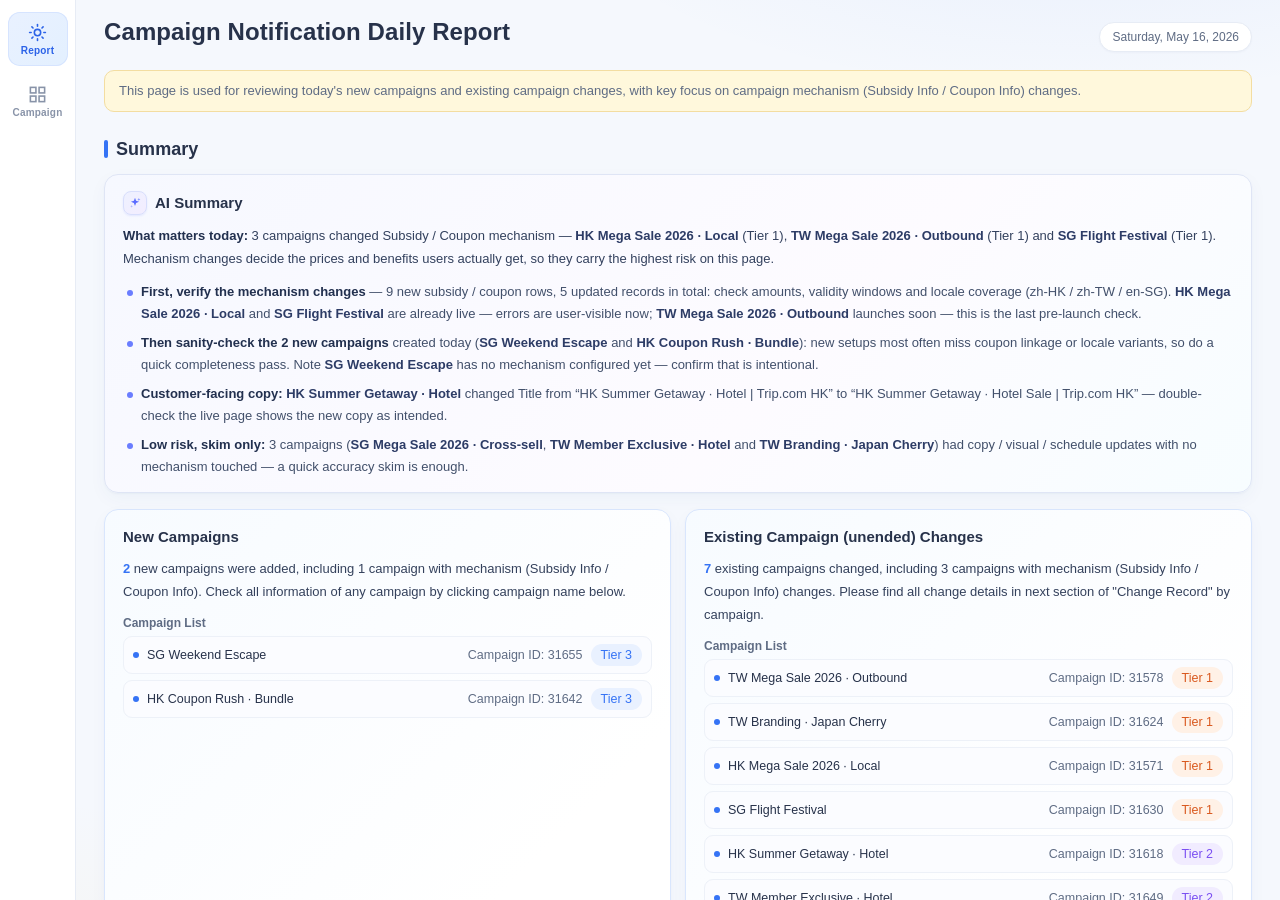
==== demos/campaign-portal.html @ 280a12a2 "优化作品集加载性能" ====
<!DOCTYPE html>
<html lang="en">
<head>
<meta charset="UTF-8" />
<title>Campaign Platform · Demo</title>
<style>
  * { box-sizing: border-box; }
  html, body { height: 100%; }
  body { margin: 0; font-family: -apple-system, BlinkMacSystemFont, "Segoe UI", "Helvetica Neue", Arial, sans-serif; background: #f5f8fd; color: #27324a; font-size: 13px; overflow:hidden; }

  /* ===== Top bar ===== */
  .topbar { height: 56px; background: #3573f5; color: #fff; display: flex; align-items: center; padding: 0 28px; box-shadow: 0 2px 4px rgba(0,0,0,.04); }
  .topbar .title { font-weight: 700; font-size: 18px; letter-spacing: .2px; }
  .topbar .spacer { flex: 1; }
  .topbar .team { display:flex; align-items:center; gap:6px; cursor:pointer; color:#fff; font-size:14px; padding:6px 8px; border-radius:4px; }
  .topbar .team select { background:transparent; color:#fff; border:none; font-size:14px; cursor:pointer; }
  .topbar .team select option { color:#27324a; }
  .topbar .user { display:flex; align-items:center; gap:8px; margin-left:24px; color:#fff; font-size:14px; }
  .topbar .avatar { width:34px; height:34px; border-radius:50%; background:#ffc53d; color:#245fe0; display:flex; align-items:center; justify-content:center; font-weight:700; font-size:13px; }
  .caret { display:inline-block; border:5px solid transparent; border-top-color:#fff; margin-left:2px; transform:translateY(2px); }

  /* ===== Layout ===== */
  .layout { display: flex; height: 100vh; min-height:0; }
  .side { width: 60px; background: #fff; border-right:1px solid #e7ecf5; padding: 14px 0; flex-shrink: 0; display:flex; flex-direction:column; align-items:center; gap:6px; }
  .side a { display:flex; align-items:center; justify-content:center; width:40px; height:40px; border-radius:6px; color:#8893a8; cursor:pointer; position:relative; }
  .side a:hover { background:#eff5ff; color:#3573f5; }
  .side a.active { background:#e4eeff; color:#3573f5; }
  .side a svg { width:18px; height:18px; }
  .side a .badge{position:absolute; top:4px; right:4px; min-width:14px; height:14px; padding:0 3px; border-radius:7px; background:#ff4d4f; color:#fff; font-size:10px; line-height:14px; text-align:center;}
  .side .toggle{margin-top:auto; margin-bottom:10px;}

  .main { flex: 1; min-width:0; height:100%; padding: 18px 28px 60px; overflow:auto; position:relative; --main-pad-top:18px;}

  /* ===== Page header ===== */
  .page-card { background:#fff; border:1px solid #e7ecf5; border-radius:8px; box-shadow:0 1px 2px rgba(20,40,80,.03); }
  .page-head { padding: 18px 24px; display:flex; align-items:center; border-bottom:1px solid #eef2f8; }
  .page-head h2 { margin:0; font-size:20px; font-weight:600; flex:1; }
  .page-head .actions { display:flex; gap:10px; }

  /* Tabs (page level) */
  .ptabs { display:flex; gap:32px; padding: 0 24px; border-bottom:1px solid #e7ecf5;}
  .ptabs .pt { padding:14px 0; cursor:pointer; color:#46536c; font-size:14px; border-bottom:2px solid transparent; margin-bottom:-1px; }
  .ptabs .pt.active { color:#3573f5; border-bottom-color:#3573f5; font-weight:600; }

  /* Filter */
  .filter { padding: 18px 24px; display:flex; flex-wrap:wrap; align-items:center; gap:14px 22px; border-bottom:1px solid #eef2f8; }
  .filter .field { display:flex; align-items:center; gap:8px; }
  .filter .field label { color:#27324a; font-size:13px; white-space:nowrap; }
  .filter .field input, .filter .field select {
    height: 32px; min-width: 180px; box-sizing:border-box; border: 1px solid #e2e8f2; border-radius: 4px; padding: 0 10px; font-size: 13px; background:#fff; color:#27324a; transition:.15s; -webkit-appearance:none; -moz-appearance:none; appearance:none; outline:none;
  }
  .filter .field select {
    padding-right: 28px;
    background-image: url("data:image/svg+xml;utf8,<svg xmlns='http://www.w3.org/2000/svg' width='10' height='6' viewBox='0 0 10 6'><path d='M1 1l4 4 4-4' stroke='%23a8b0bd' stroke-width='1.2' fill='none' stroke-linecap='round' stroke-linejoin='round'/></svg>");
    background-repeat: no-repeat;
    background-position: right 10px center;
  }
  .filter .field input:hover, .filter .field select:hover { border-color: #b9c3d4; }
  .filter .field input:focus, .filter .field select:focus { border-color: #3573f5; outline:none; box-shadow:0 0 0 2px rgba(53,115,245,.10);}
  .filter .actions { margin-left:auto; display:flex; gap:8px;}
  .filter .filter-actions { display:flex; gap:8px; align-items:center; margin-left:auto; }

  .btn-batch { background:#fff; color:#3573f5; border-color:#3573f5; }
  .btn-batch:hover { background:#ecf3ff; color:#245fe0; border-color:#245fe0; }
  .btn-batch-danger { background:#fff; color:#ff4d4f; border-color:#ff4d4f; }
  .btn-batch-danger:hover { background:#fff1f0; color:#d9363e; border-color:#d9363e; }

  .btn { height: 32px; padding: 0 16px; border-radius: 4px; border: 1px solid #d4dcea; background: #fff; cursor: pointer; font-size: 13px; color:#27324a; transition:.15s; display:inline-flex; align-items:center; gap:6px;}
  .btn:focus-visible { outline: 2px solid #3573f5; outline-offset: 2px; }
  a:focus-visible, [role="button"]:focus-visible, input:focus-visible, select:focus-visible { outline: 2px solid #3573f5; outline-offset: 2px; }
  .btn:hover { border-color: #3573f5; color: #3573f5; }
  .btn:disabled { color:#b2bdce; border-color:#e2e8f2; background:#f5f8fd; cursor:not-allowed; }
  .btn:disabled:hover { color:#b2bdce; border-color:#e2e8f2; background:#f5f8fd; }
  .btn-primary { background: #3573f5; color: #fff; border-color: #3573f5; }
  .btn-primary:hover { background: #245fe0; color:#fff; border-color:#245fe0;}
  .btn-warn { background: #ff7a45; border-color: #ff7a45; color: #fff; }
  .btn-warn:hover { background: #ee6a36; color: #fff; }
  .btn-sm { height: 26px; padding: 0 10px; font-size: 12px;}
  .btn-link { background:transparent; border-color:transparent; color:#3573f5; padding: 0 6px;}
  .btn-link:hover { background:#ecf3ff;}

  /* Table */
  .tbl-wrap { padding: 4px 0 12px; overflow-x:auto; }
  table { width: max-content; min-width:100%; border-collapse: separate; border-spacing:0; background: #fff; }
  th, td { padding: 14px 16px; text-align: left; vertical-align: middle; white-space:nowrap; background:#fff; }
  th { color: #5f6c84; font-weight: 500; font-size: 13px; border-bottom:1px solid #eef2f8;}
  td { border-bottom:1px solid #f5f8fd; font-size:13px;}
  tr:hover td { background: #f8fbff; }
  td.wrap { white-space: normal; }

  /* Sticky columns: 5 on the left, 2 on the right */
  th.sticky, td.sticky { position: sticky; z-index: 2; }
  th.sticky { z-index: 3; background:#fff;}
  th.s-chk, td.s-chk { left: 0;   min-width:44px; width:44px; padding-left:14px; padding-right:8px; }
  th.s-l1, td.s-l1 { left: 44px;  min-width:130px; }
  th.s-l2, td.s-l2 { left: 174px; min-width:130px; }
  th.s-l3, td.s-l3 { left: 304px; min-width:230px; }
  th.s-l4, td.s-l4 { left: 534px; min-width:240px; box-shadow: 1px 0 0 #eef2f8;}
  th.s-r2, td.s-r2 { right: 112px; min-width:136px; box-shadow: -1px 0 0 #eef2f8;}
  th.s-r1, td.s-r1 { right: 0;     min-width:112px; }
  tr:hover td.sticky { background:#f8fbff; }

  .link-name { color:#3573f5; cursor:pointer; }
  .link-name:hover { text-decoration:underline; }
  .id-cell { color:#27324a; }

  .badge-stage { display:inline-block; padding:3px 14px; border-radius:4px; font-size:12px; line-height:18px; background:#e9f1ff; color:#3573f5; font-weight:500;}
  .badge-stage.live { background:#e2f7ec; color:#16a266;}
  .badge-stage.upcoming { background:#fff6e0; color:#c8860d;}
  .badge-stage.ended { background:#eef2f8; color:#5f6c84;}
  .badge-stage.draft { background:#e9f1ff; color:#3573f5;}
  .badge-tier { display:inline-block; padding:3px 14px; border-radius:4px; font-size:12px; line-height:18px; font-weight:500; background:#f1ecff; color:#7a4ff2;}
  .badge-tier.tier-tier1 { background:#fff1e6; color:#d9591f; }
  .badge-tier.tier-tier2 { background:#f1ecff; color:#7a4ff2; }
  .badge-tier.tier-tier3 { background:#e9f1ff; color:#3573f5; }
  .badge-noti { display:inline-block; padding:3px 14px; border-radius:4px; font-size:12px; line-height:18px; font-weight:500; }
  .badge-noti.noti-submitted { background:#e2f7ec; color:#16a266;}
  .badge-noti.noti-not { background:#eef2f8; color:#5f6c84;}
  .grade { color:#27324a; }

  .btn-link.unsub { color:#ff4d4f; }
  .btn-link.unsub:hover { background:#fff1f0; color:#d9363e; }
  .unsub-btn { color:#ff4d4f; border-color:#ffa39e; background:#fff; }
  .unsub-btn:hover { color:#fff; background:#ff4d4f; border-color:#ff4d4f; }

  /* Detail page is read-only display */
  #page-detail .panel, #page-detail .kv .v, #page-detail .mini-table { user-select:text; }
  #page-detail .v a.real-link { color:#3573f5; text-decoration:none; }
  #page-detail .v a.real-link:hover { text-decoration:underline; }

  /* Empty */
  .empty { padding: 60px 0; text-align: center; color: #97a1b4; }

  /* Pagination */
  .pagination { display:flex; align-items:center; justify-content:center; gap:8px; padding:18px 24px; font-size:13px; color:#46536c; }
  .pagination .total { margin-right:12px; color:#46536c; }
  .pagination .pg { min-width:30px; height:30px; padding:0 6px; border:1px solid #e2e8f2; border-radius:4px; background:#fff; color:#46536c; cursor:pointer; display:inline-flex; align-items:center; justify-content:center; transition:.15s; user-select:none;}
  .pagination .pg:hover { color:#3573f5; border-color:#3573f5;}
  .pagination .pg.active { color:#3573f5; border-color:#3573f5; }
  .pagination .pg.disabled { color:#b9c3d4; cursor:not-allowed; border-color:#e2e8f2;}
  .pagination .pg.disabled:hover { color:#b9c3d4; border-color:#e2e8f2;}
  .pagination .ellip { color:#a3aec2; min-width:30px; text-align:center;}
  .pagination .size-select { height:30px; border:1px solid #e2e8f2; border-radius:4px; background:#fff; color:#46536c; padding:0 24px 0 10px; font-size:13px; margin-left:4px; appearance:none;
    background-image: url("data:image/svg+xml;utf8,<svg xmlns='http://www.w3.org/2000/svg' width='10' height='6' viewBox='0 0 10 6'><path d='M1 1l4 4 4-4' stroke='%23a8b0bd' stroke-width='1.2' fill='none' stroke-linecap='round' stroke-linejoin='round'/></svg>");
    background-repeat:no-repeat; background-position:right 8px center;}

  /* ============ Drawer ============ */
  .mask { position: fixed; inset: 0; background: rgba(15,25,40,.45); display: none; z-index: 50; }
  .mask.show { display: block; }
  .drawer { position: fixed; top: 0; right: 0; width: 980px; max-width: 96vw; height: 100vh; background: #f5f8fd; box-shadow: -8px 0 24px rgba(0,0,0,.10); transform: translateX(100%); transition: transform .25s ease; z-index: 60; display: flex; flex-direction: column; }
  .drawer.show { transform: translateX(0); }
  .drawer header { padding: 16px 24px; background:#fff; border-bottom: 1px solid #e7ecf5; display: flex; align-items: center; gap: 10px; }
  .drawer header .title { font-size: 16px; font-weight: 600; flex: 1; }
  .drawer header .close { cursor: pointer; color: #97a1b4; font-size: 22px; line-height:1; padding:0 4px;}
  .drawer .body { flex: 1; overflow: auto; padding: 16px 24px; }
  .drawer .footer { padding: 12px 24px; background:#fff; border-top: 1px solid #e7ecf5; display: flex; gap: 8px; justify-content: flex-end; }

  #page-detail .page-card{overflow:visible;}
  .tabs{display:flex; gap:0; border-bottom:1px solid #e7ecf5; background:#fff; padding:0 24px; position:-webkit-sticky; position:sticky; top:calc(0px - var(--main-pad-top, 0px)); z-index:80; box-shadow:0 1px 0 rgba(235,237,240,.92);}
  .tabs .tab{padding:13px 18px; cursor:pointer; color:#46536c; font-size:13px; border-bottom:2px solid transparent; margin-bottom:-1px;}
  .tabs .tab.active{color:#3573f5; border-bottom-color:#3573f5; font-weight:600;}
  .locale-bar-sticky{display:none; padding:8px 24px; background:#fff; border-bottom:1px solid #e7ecf5; position:sticky; top:47px; z-index:19; gap:6px; align-items:center; flex-wrap:wrap;}
  .locale-bar-sticky.show{display:flex;}
  .locale-bar-sticky .lb-label{color:#5f6c84; font-size:13px; margin-right:6px;}
  .locale-bar-sticky .lt{padding:4px 14px; border-radius:14px; background:#fff; border:1px solid #d4dcea; cursor:pointer; font-size:12px; color:#46536c;}
  .locale-bar-sticky .lt.active{background:#3573f5; color:#fff; border-color:#3573f5;}
  .locale-tabs{display:flex; gap:6px; padding:6px 0 14px; flex-wrap:wrap; align-items:center;}
  .locale-tabs .lt{padding:4px 14px; border-radius:14px; background:#fff; border:1px solid #d4dcea; cursor:pointer; font-size:12px; color:#46536c;}
  .locale-tabs .lt.active{background:#3573f5; color:#fff; border-color:#3573f5;}
  .sub-tabs{display:flex; gap:6px; margin:6px 0 14px; flex-wrap:wrap;}
  .sub-tabs .st{padding:6px 16px; border-radius:4px; background:#fff; border:1px solid #d4dcea; cursor:pointer; font-size:12px;}
  .sub-tabs .st.active{background:#e9f1ff; border-color:#3573f5; color:#3573f5; font-weight:600;}

  .panel{background:#fff; border:1px solid #e7ecf5; border-radius:8px; padding:18px 22px; margin-bottom:14px;}
  .section-title{font-size:13px; font-weight:600; margin:14px 0 10px; padding-left:10px; border-left:3px solid #3573f5;}
  .section-title:first-child{margin-top:0;}
  .kv { display: grid; grid-template-columns: 180px 1fr; gap: 8px 14px; font-size: 13px; align-items:start;}
  .kv .k { color: #5f6c84; }
  .kv .v { color: #27324a; word-break:break-word;}
  .grid-2{display:grid; grid-template-columns:1fr 1fr; gap:8px 28px;}
  .mini-table{width:100%; border:1px solid #e7ecf5; border-radius:6px; overflow:hidden; margin-top:6px; font-size:12px;}
  .mini-table th{background:#fafcfe; color:#5f6c84; font-weight:500; padding:9px 12px; border-bottom:1px solid #eef2f8;}
  .mini-table td{padding:9px 12px; border-bottom:1px solid #f5f8fd;}
  .mini-table tr:last-child td{border-bottom:0;}
  .mini-table-wrap{margin-top:6px; max-width:100%; overflow:auto; border:1px solid #e7ecf5; border-radius:6px;}
  .mini-table-wrap .mini-table{margin-top:0; border:0; border-radius:0; border-collapse:separate; border-spacing:0;}
  .mini-table-wrap.has-sticky{position:relative;}
  .mini-table-wrap.has-sticky th, .mini-table-wrap.has-sticky td{white-space:nowrap; overflow:hidden; text-overflow:ellipsis;}
  .mini-table-wrap.has-sticky th.sticky-l, .mini-table-wrap.has-sticky td.sticky-l{position:sticky; left:0; background:#fff; z-index:2;}
  .mini-table-wrap.has-sticky th.sticky-l{background:#fafcfe; z-index:3;}
  .mini-table-wrap.has-sticky th.sticky-l-0, .mini-table-wrap.has-sticky td.sticky-l-0{left:0;}
  .mini-table-wrap.has-sticky th.sticky-l-1, .mini-table-wrap.has-sticky td.sticky-l-1{left:160px;}
  .mini-table-wrap.has-sticky th.sticky-l-2, .mini-table-wrap.has-sticky td.sticky-l-2{left:320px; box-shadow:6px 0 6px -6px rgba(0,0,0,.08);}
  .mini-table-wrap.has-sticky th.sticky-r, .mini-table-wrap.has-sticky td.sticky-r{position:sticky; background:#fff; z-index:2;}
  .mini-table-wrap.has-sticky th.sticky-r{background:#fafcfe; z-index:3;}
  .mini-table-wrap.has-sticky th.sticky-r-0, .mini-table-wrap.has-sticky td.sticky-r-0{right:0;}
  .mini-table-wrap.has-sticky th.sticky-r-1, .mini-table-wrap.has-sticky td.sticky-r-1{right:160px;}
  .mini-table-wrap.has-sticky th.sticky-r-2, .mini-table-wrap.has-sticky td.sticky-r-2{right:320px; box-shadow:-6px 0 6px -6px rgba(0,0,0,.08);}
  .mini-table-wrap.has-sticky th.sticky-r, .mini-table-wrap.has-sticky td.sticky-r{background:#fff;}
  .mini-table-wrap.has-sticky th.sticky-r{background:#fafcfe;}
  .mini-table-wrap.has-sticky tr:hover td.sticky-r{background:#f8fbff;}

  /* Global table overflow behavior: keep cells tidy and show full text on hover */
  table th, table td{overflow:hidden; text-overflow:ellipsis;}
  .tbl-wrap table th:not(.s-chk), .tbl-wrap table td:not(.s-chk){max-width:260px;}
  .tbl-wrap table th.s-l1, .tbl-wrap table td.s-l1{width:130px; max-width:130px;}
  .tbl-wrap table th.s-l2, .tbl-wrap table td.s-l2{width:130px; max-width:130px;}
  .tbl-wrap table th.s-l3, .tbl-wrap table td.s-l3{width:230px; max-width:230px;}
  .tbl-wrap table th.s-l4, .tbl-wrap table td.s-l4{width:240px; max-width:240px;}
  .tbl-wrap table th.s-r2, .tbl-wrap table td.s-r2{width:160px; max-width:160px;}
  .tbl-wrap table th.s-r1, .tbl-wrap table td.s-r1{width:112px; max-width:112px; overflow:visible;}
  .mini-table th, .mini-table td{white-space:nowrap; overflow:hidden; text-overflow:ellipsis;}
  .subsidy-mini-table th:nth-child(1), .subsidy-mini-table td:nth-child(1){max-width:148px;}
  .subsidy-mini-table th:nth-child(2), .subsidy-mini-table td:nth-child(2),
  .subsidy-mini-table th:nth-child(3), .subsidy-mini-table td:nth-child(3){max-width:320px;}
  .sub-table th, .sub-table td, .changes-table th, .changes-table td{white-space:nowrap; overflow:hidden; text-overflow:ellipsis;}
  .sub-table th:nth-child(4), .sub-table td:nth-child(4){max-width:260px;}
  .changes-table th, .changes-table td{max-width:260px;}
  .table-cell-overflow{cursor:help;}
  .cell-tooltip{
    position:fixed; display:none; max-width:560px; padding:8px 10px; border-radius:6px;
    background:rgba(31,35,41,.96); color:#fff; font-size:12px; line-height:18px;
    box-shadow:0 8px 24px rgba(0,0,0,.18); z-index:10000; pointer-events:none;
    white-space:normal; word-break:break-word; overflow-wrap:anywhere;
  }

  .chip{display:inline-block; padding:2px 10px; border-radius:11px; font-size:11px; line-height:18px; background:#e9f1ff; color:#3573f5; margin-right:4px;}
  .empty-mini{padding:14px; text-align:center; color:#97a1b4; background:#fafcfe; border:1px dashed #e4e9f2; border-radius:6px; font-size:12px;}

  /* Basic Info alignment polish */
  .basic-info-panel .grid-2{
    grid-template-columns:repeat(2, minmax(0, 1fr));
    gap:12px 42px;
    align-items:start;
  }
  .basic-info-panel .kv{
    grid-template-columns:196px minmax(0, 1fr);
    gap:10px 16px;
    align-items:start;
  }
  .basic-info-panel .kv .k,
  .basic-info-panel .kv .v{
    line-height:20px;
    min-height:20px;
  }
  .basic-info-panel .kv .k{
    color:#5f6c84;
    word-break:normal;
    overflow-wrap:break-word;
  }
  .basic-info-panel .kv .v{
    min-width:0;
  }
  .basic-info-panel .kv .v .chip{
    margin-bottom:4px;
    vertical-align:top;
  }
  @media (max-width: 1180px){
    .basic-info-panel .grid-2{grid-template-columns:1fr; gap:8px;}
    .basic-info-panel .kv{grid-template-columns:196px minmax(0, 1fr);}
  }

    .kv-stack{display:grid; grid-template-columns:180px 1fr; gap:10px 14px; font-size:13px; align-items:start;}
  .kv-stack .k{color:#5f6c84;}
  .kv-stack .v{color:#27324a; word-break:break-word;}
  .img-grid{display:grid; grid-template-columns:repeat(auto-fill, minmax(160px, 1fr)); gap:10px; margin-top:6px;}
  .img-fallback{display:inline-flex; align-items:center; justify-content:center; width:100%; height:90px; background:#f4f6fa; color:#9aa1ad; font-size:12px; border:1px dashed #d4dcea; border-radius:4px;}
  .terms-content{}
  .terms-content.collapsed{max-height:120px; overflow:hidden; position:relative; -webkit-mask-image:linear-gradient(#000 60%, transparent);}
  .img-cell{display:block; width:100%; aspect-ratio:16/9; border:1px solid #e7ecf5; border-radius:6px; overflow:hidden; background:#fafcfe;}
  .img-cell img{width:100%; height:100%; object-fit:cover; display:block;}
  .inline-locale-bar{display:flex; align-items:center; gap:6px; flex-wrap:wrap; margin:14px 0 0; padding:10px 12px; background:#f6f8fb; border:1px solid #e6ecf5; border-radius:8px;}
  .inline-locale-bar .lb-label{color:#5f6c84; font-size:13px; margin-right:6px;}
  .inline-locale-bar .lb-hint{color:#97a1b4; font-size:12px; margin-left:auto;}
  .inline-locale-bar .lt{padding:4px 14px; border-radius:14px; background:#fff; border:1px solid #d4dcea; cursor:pointer; font-size:12px; color:#46536c;}
  .inline-locale-bar .lt.active{background:#3573f5; color:#fff; border-color:#3573f5;}
  .panel{min-width:0; max-width:100%;}
  .detail-section{min-width:0; max-width:100%; scroll-margin-top:64px;}

  .noti-pill { display:inline-block; padding:2px 10px; border-radius:11px; font-size:12px; line-height:18px; }
  .noti-pill.noti-submitted { background:#e2f7ec; color:#16a266; }
  .noti-pill.noti-not { background:#eef2f8; color:#5f6c84; }

  /* Modal */
  .modal { position: fixed; inset: 0; background: rgba(15,25,40,.45); display: none; align-items: center; justify-content: center; z-index: 70; }
  .modal.show { display: flex; }
  .modal .box { width: 480px; background: #fff; border-radius: 8px; }
  .modal .box header { padding: 14px 18px; border-bottom: 1px solid #e7ecf5; font-weight: 600; font-size:14px;}
  .modal .box .body { padding: 18px; }
  .modal .box .footer { padding: 12px 18px; border-top: 1px solid #e7ecf5; display: flex; justify-content: flex-end; gap: 8px; }
  .check-row { display: flex; flex-wrap: wrap; gap: 8px 16px; margin-top: 6px; }
  .check-row label { display: inline-flex; align-items: center; gap: 5px; cursor: pointer; }

  /* Toast */
  .toast { position: fixed; top: 80px; left: 50%; transform: translateX(-50%); background: #16a266; color: #fff; padding: 9px 18px; border-radius: 4px; font-size: 13px; z-index: 200; opacity: 0; transition: opacity .2s; pointer-events: none; box-shadow: 0 4px 12px rgba(0,0,0,.12); }
  .toast.show { opacity: 1; }

  /* My Subscriptions */
  .sub-card{background:#fff; border:1px solid #e7ecf5; border-radius:8px; margin-bottom:12px; overflow:hidden;}
  .sub-card .hd{padding:14px 20px; display:flex; align-items:center; gap:12px; border-bottom:1px solid #eef2f8; background:#fafcfe;}
  .sub-card .hd .name{flex:1; font-weight:600; font-size:14px;}
  .sub-card .hd .meta{color:#5f6c84; font-size:12px;}
  .sub-card .body{padding:6px 0;}
  .change-item{padding:11px 20px; display:flex; gap:12px; border-bottom:1px dashed #eef2f8; align-items:flex-start;}
  .change-item:last-child{border-bottom:0;}
  .change-item .dot{width:8px;height:8px;border-radius:50%;background:#3573f5;margin-top:6px;flex-shrink:0;}
  .change-item .dot.new{background:#ff5722;}
  .change-item .ct{flex:1;}
  .change-item .ct .ttl{font-size:13px;}
  .change-item .ct .desc{font-size:12px; color:#5f6c84; margin-top:2px;}
  .change-item .time{color:#97a1b4; font-size:12px; flex-shrink:0;}
  .badge-new{background:#ff5722; color:#fff; padding:0 6px; border-radius:8px; font-size:11px; margin-left:6px;}

  /* My Subscriptions */
  .sub-stats{margin-top:6px; font-size:13px; color:#46536c;}
  .muted{color:#97a1b4;}
  .sub-filter-card{margin-top:12px; padding-bottom:10px;}
  .sub-filter-row{padding:18px 24px 10px; border-bottom:0;}
  .sub-filter-row .field.region-field{align-items:center;}
  .sub-filter-row .field.region-field .ff-chips{margin-left:0;}
  .ff-row{display:flex; align-items:center; gap:10px; flex-wrap:wrap; padding:10px 24px;}
  .sub-events-row, .sub-since-row{border-top:1px dashed #edf1f8;}
  .ff-label{color:#27324a; font-size:13px; white-space:nowrap;}
  .ff-input{height:32px; box-sizing:border-box; padding:0 10px; border:1px solid #e2e8f2; border-radius:4px; font-size:13px; background:#fff; color:#27324a; outline:none;}
  .ff-input.sm{min-width:200px;}
  .ff-input.date-en::-webkit-calendar-picker-indicator{cursor:pointer;}
  .ff-chips{display:flex; flex-wrap:wrap; gap:6px;}
  .filter-chip{padding:4px 14px; border-radius:14px; background:#fff; border:1px solid #d4dcea; cursor:pointer; font-size:12px; color:#46536c;}
  .filter-chip:hover{background:#eef2f7;}
  .filter-chip.active{background:#3573f5; color:#fff; border-color:#3573f5;}
  .ff-toggle{display:inline-flex; align-items:center; gap:4px; font-size:12px; color:#46536c; cursor:pointer;}
  .region-dropdown{position:relative; display:inline-block;}
  .region-dropdown .rd-trigger{height:32px; min-width:180px; box-sizing:border-box; padding:0 28px 0 10px; border:1px solid #e2e8f2; border-radius:4px; font-size:13px; background:#fff; color:#27324a; display:flex; align-items:center; cursor:pointer; position:relative;}
  #listRegionFilter .region-dropdown{display:block;}
  #listRegionFilter .rd-trigger{min-width:180px;}
  .region-dropdown .rd-trigger:hover{border-color:#b9c3d4;}
  .region-dropdown.open .rd-trigger{border-color:#3573f5; box-shadow:0 0 0 2px rgba(53,115,245,.10);}
  .region-dropdown .rd-text{flex:1; overflow:hidden; text-overflow:ellipsis; white-space:nowrap;}
  .region-dropdown .rd-text.placeholder{color:#97a1b4;}
  .region-dropdown .rd-caret{position:absolute; right:10px; top:50%; transform:translateY(-50%); color:#a3aec2; font-size:10px;}
  .region-dropdown .rd-panel{position:absolute; top:calc(100% + 4px); left:0; min-width:160px; background:#fff; border:1px solid #e7ecf5; border-radius:6px; box-shadow:0 6px 18px rgba(20,40,80,.10); padding:6px 0; z-index:50;}
  .region-dropdown .rd-opt{display:flex; align-items:center; justify-content:space-between; gap:8px; padding:6px 12px; font-size:13px; color:#27324a; cursor:pointer;}
  .region-dropdown .rd-opt:hover{background:#f4f8ff;}
  .region-dropdown .rd-opt.is-selected{background:#e9f1ff; color:#3573f5; font-weight:500;}
  .region-dropdown .rd-opt .rd-check{width:14px; min-width:14px; text-align:right; color:#3573f5; font-size:12px; visibility:hidden;}
  .region-dropdown .rd-opt.is-selected .rd-check{visibility:visible;}
  #listRegionFilter .rd-opt{justify-content:space-between;}
  .overview-card{margin-top:12px; padding:0 16px;}
  .sub-table{width:100%; border-collapse:collapse; font-size:13px;}
  .sub-table th{text-align:left; padding:10px 8px; background:#fafcfe; color:#5f6c84; font-weight:500; font-size:12px; border-bottom:1px solid #e7ecf5;}
  .sub-table td{padding:10px 8px; border-bottom:1px solid #f1f3f6; vertical-align:middle;}
  .sub-table tr.ov-head.expanded > td{background:#f4f8ff;}
  .sub-table tr.ov-expand > td{padding:0 !important; background:#fbfcff; border-bottom:1px solid #e3eaf5; box-shadow:inset 0 1px 0 #edf1f7;}
  .ov-expand-inner{padding:10px 0 14px; background:#fbfcff; position:sticky; left:0; width:calc(100vw - 116px); max-width:calc(100vw - 116px); box-sizing:border-box;}
  .changes-scroll{max-height:344px; overflow:auto; border:1px solid #dfe6f2; border-radius:6px; background:#fff; position:relative; margin:0; overscroll-behavior:contain; scroll-behavior:smooth; box-shadow:inset 0 1px 0 rgba(20,40,80,.02);}
  .changes-scroll::-webkit-scrollbar{width:8px; height:8px;}
  .changes-scroll::-webkit-scrollbar-thumb{background:#d6deec; border-radius:4px;}
  .changes-scroll::-webkit-scrollbar-track{background:#f5f8fd;}
  .changes-scroll .changes-table{min-width:1320px; width:1320px; table-layout:fixed; border:0; border-radius:0; border-collapse:separate; border-spacing:0;}
  .changes-scroll .changes-table thead{position:sticky; top:0; z-index:30;}
  .changes-scroll .changes-table thead th{position:sticky; top:0; z-index:31; background:#f3f6fb; box-shadow:0 1px 0 #e7ecf5;}
  .changes-scroll .changes-table th:first-child,
  .changes-scroll .changes-table td:first-child{position:sticky; left:0; z-index:20; width:44px; min-width:44px; max-width:44px; text-align:center; background:#fff;}
  .changes-scroll .changes-table thead th:first-child{top:0; z-index:40; background:#f3f6fb; box-shadow:1px 0 0 #e7ecf5, 0 1px 0 #e7ecf5;}
  .changes-scroll .changes-table th:nth-child(2), .changes-scroll .changes-table td:nth-child(2){width:150px; min-width:150px; max-width:150px;}
  .changes-scroll .changes-table th:nth-child(3), .changes-scroll .changes-table td:nth-child(3){width:150px; min-width:150px; max-width:150px;}
  .changes-scroll .changes-table th:nth-child(4), .changes-scroll .changes-table td:nth-child(4){width:200px; min-width:200px; max-width:200px;}
  .changes-scroll .changes-table th:nth-child(5), .changes-scroll .changes-table td:nth-child(5){width:400px; min-width:400px; max-width:400px;}
  .changes-scroll .changes-table th:nth-child(6), .changes-scroll .changes-table td:nth-child(6){width:90px; min-width:90px; max-width:90px;}
  .changes-scroll .changes-table th:nth-child(7), .changes-scroll .changes-table td:nth-child(7){width:150px; min-width:150px; max-width:150px;}
  .changes-scroll .changes-table th:last-child,
  .changes-scroll .changes-table td:last-child{position:sticky; right:0; z-index:20; width:136px; min-width:136px; max-width:136px; background:#fff;}
  .changes-scroll .changes-table thead th:last-child{top:0; z-index:40; background:#f3f6fb; box-shadow:-1px 0 0 #e7ecf5, 0 1px 0 #e7ecf5;}
  .changes-scroll .changes-table tr.ch-unread td:first-child,
  .changes-scroll .changes-table tr.ch-unread td:last-child{background:#fff7ef;}
  .changes-scroll .op-pill{min-width:72px; text-align:center;}
  .ov-caret{display:inline-block; width:18px; text-align:center; cursor:pointer; color:#5f6c84; user-select:none;}
  .ov-caret:hover{color:#3573f5;}
  .changes-table{width:100%; border-collapse:collapse; font-size:12px; background:#fff; border:1px solid #e7ecf5; border-radius:6px; overflow:hidden;}
  .changes-table th{text-align:left; padding:8px; background:#f3f6fb; color:#5f6c84; font-weight:500; font-size:11px; border-bottom:1px solid #e7ecf5;}
  .changes-table td{padding:8px; border-bottom:1px solid #f3f6fb; vertical-align:middle;}
  .changes-table tr:last-child td{border-bottom:0;}
  .changes-table tr.ch-unread td{background:#fff7ef;}
  .op-pill{display:inline-block; padding:1px 8px; border-radius:10px; font-size:11px; line-height:16px;}
  .op-pill.op-add{background:#e2f7ec; color:#12a76e;}
  .op-pill.op-update{background:#e9f1ff; color:#3573f5;}
  .op-pill.op-remove{background:#fdeaea; color:#d93025;}
  .diff-add{color:#12a76e;}
  .diff-remove{color:#d93025; text-decoration:line-through;}
  .diff-old{color:#97a1b4; text-decoration:line-through;}
  .diff-new{color:#27324a; font-weight:500;}
  .diff-arrow{color:#97a1b4; margin:0 4px;}
  .chip.mini{padding:1px 8px; font-size:10px; line-height:16px;}
  .btn-link.unsub{color:#d93025;}
  /* My Subscriptions filter refinements */
  .sub-filter-actions{display:flex; align-items:center; gap:8px; margin-left:auto;}
  .btn-remember{background:#fff; color:#3573f5; border-color:#3573f5;}
  .btn-remember:hover{background:#ecf3ff; color:#245fe0; border-color:#245fe0;}

  /* Single, English custom datetime component */
  .datetime-combo{position:relative; display:inline-flex; align-items:center; width:260px; height:32px; vertical-align:middle;}
  .datetime-combo.disabled{opacity:.62;}
  .datetime-combo .dt-input{width:100%; height:32px; padding:0 36px 0 10px; border:1px solid #e2e8f2; border-radius:4px; background:#fff; color:#27324a; font-size:13px; outline:none;}
  .datetime-combo .dt-input:hover{border-color:#b9c3d4;}
  .datetime-combo .dt-input:focus{border-color:#3573f5; box-shadow:0 0 0 2px rgba(53,115,245,.10);}
  .datetime-combo.disabled .dt-input{background:#f5f8fd; color:#b2bdce; cursor:not-allowed;}
  .datetime-combo .dt-icon{position:absolute; right:1px; top:1px; width:32px; height:30px; border:0; border-left:1px solid #edf1f8; border-radius:0 4px 4px 0; background:#fff; color:#5f6c84; cursor:pointer; font-size:14px;}
  .datetime-combo .dt-icon:hover{background:#ecf3ff; color:#3573f5;}
  .datetime-combo.disabled .dt-icon{background:#f5f8fd; color:#b9c3d4; cursor:not-allowed;}
  .datetime-combo .dt-panel{position:absolute; top:calc(100% + 6px); left:0; width:312px; padding:12px; background:#fff; border:1px solid #dde4f0; border-radius:8px; box-shadow:0 12px 28px rgba(20,40,80,.16); z-index:1200;}
  .datetime-combo .dt-panel-head{display:flex; align-items:center; justify-content:space-between; height:28px; margin-bottom:8px; font-size:13px; font-weight:600; color:#27324a;}
  .datetime-combo .dt-nav{width:28px; height:28px; border:1px solid #e2e8f2; border-radius:4px; background:#fff; color:#46536c; cursor:pointer; font-size:18px; line-height:22px;}
  .datetime-combo .dt-nav:hover{border-color:#3573f5; color:#3573f5; background:#ecf3ff;}
  .datetime-combo .dt-week{display:grid; grid-template-columns:repeat(7, 1fr); gap:4px; margin-bottom:4px; color:#8893a8; font-size:11px; text-align:center;}
  .datetime-combo .dt-grid{display:grid; grid-template-columns:repeat(7, 1fr); gap:4px;}
  .datetime-combo .dt-day-btn{height:28px; border:1px solid transparent; border-radius:4px; background:#fff; color:#27324a; cursor:pointer; font-size:12px;}
  .datetime-combo .dt-day-btn:hover{background:#ecf3ff; color:#3573f5;}
  .datetime-combo .dt-day-btn.selected{background:#3573f5; color:#fff; border-color:#3573f5;}
  .datetime-combo .dt-day-btn.muted{background:#fff; cursor:default;}
  .datetime-combo .dt-foot{display:flex; align-items:center; gap:8px; margin-top:10px; padding-top:10px; border-top:1px solid #edf1f8;}
  .datetime-combo .dt-time-input{width:82px; height:28px; padding:0 8px; border:1px solid #e2e8f2; border-radius:4px; font-size:12px; outline:none;}
  .datetime-combo .dt-time-input:focus{border-color:#3573f5; box-shadow:0 0 0 2px rgba(53,115,245,.10);}

  /* My Subscriptions action layout */
  .sub-since-row{align-items:center;}
  .sub-filter-button-row{justify-content:flex-end; border-top:0; padding-top:0;}
  .sub-read-row{justify-content:flex-end; border-top:1px dashed #edf1f8; padding-top:10px;}
  .sub-action-row{padding-top:10px; border-top:1px dashed #edf1f8; justify-content:flex-end;}
  .sub-since-row .ff-label, .sub-since-row .ff-toggle, .sub-since-row .muted{height:32px; display:inline-flex; align-items:center;}
  .sub-since-row .datetime-combo{flex:0 0 260px; margin:0;}


  /* My Subscriptions table: fixed width with horizontal scroll and sticky columns */
  .overview-card{margin-top:12px; padding:0; overflow:hidden;}
  .sub-table-wrap{width:100%; overflow-x:auto; overflow-y:hidden;}
  .sub-table-wrap::-webkit-scrollbar{height:8px;}
  .sub-table-wrap::-webkit-scrollbar-thumb{background:#d6deec; border-radius:4px;}
  .sub-table-wrap::-webkit-scrollbar-track{background:#f5f8fd;}
  .sub-table{width:1320px; min-width:1320px; table-layout:fixed; border-collapse:separate; border-spacing:0;}
  .sub-table thead th:nth-child(1), .sub-table tr.ov-head > td:nth-child(1){position:sticky; left:0; z-index:6; width:44px; min-width:44px; max-width:44px; background:#fff;}
  .sub-table thead th:nth-child(2), .sub-table tr.ov-head > td:nth-child(2){position:sticky; left:44px; z-index:6; width:44px; min-width:44px; max-width:44px; background:#fff;}
  .sub-table thead th:nth-child(1), .sub-table thead th:nth-child(2){z-index:8; background:#fafcfe;}
  .sub-table thead th:nth-child(10), .sub-table tr.ov-head > td:nth-child(10){position:sticky; right:248px; z-index:7; width:90px; min-width:90px; max-width:90px; background:#fff;}
  .sub-table thead th:nth-child(10){z-index:9; background:#fafcfe;}
  .sub-table thead th.action-col, .sub-table tr.ov-head > td.ov-actions{position:sticky; right:0; z-index:8; width:248px; min-width:248px; max-width:248px; background:#fff;}
  .sub-table thead th.action-col{z-index:10; background:#fafcfe;}
  .sub-table tr.ov-head:hover > td:nth-child(1),
  .sub-table tr.ov-head:hover > td:nth-child(2),
  .sub-table tr.ov-head:hover > td:nth-child(10),
  .sub-table tr.ov-head:hover > td.ov-actions,
  .sub-table tr.ov-head.expanded > td:nth-child(1),
  .sub-table tr.ov-head.expanded > td:nth-child(2),
  .sub-table tr.ov-head.expanded > td:nth-child(10),
  .sub-table tr.ov-head.expanded > td.ov-actions{background:#f4f8ff;}
  .sub-table th.action-col, .sub-table td.ov-actions{width:248px; min-width:248px;}
  .ov-actions{display:flex; align-items:center; justify-content:flex-end; gap:6px; min-height:44px;}
  .ov-actions .btn{width:74px; justify-content:center; padding-left:0; padding-right:0;}
  .ov-actions .mark-read-btn, .ov-actions .action-placeholder{width:70px; min-width:70px;}
  .ov-actions .unsub{width:86px; min-width:86px; margin-left:0; text-align:center;}
  .ch-actions{display:flex; align-items:center; gap:4px; justify-content:flex-start; min-width:120px;}
  .ch-actions .btn{padding-left:6px; padding-right:6px;}
  .ov-expand .changes-scroll{width:100%;}
  .sub-table tr.ov-expand:hover > td{background:#fbfcff;}
  .changes-scroll .changes-table th,
  .changes-scroll .changes-table td{padding-left:10px; padding-right:10px;}

  /* My Subscriptions expanded change table: separate header/body so the header is always visible while scrolling more than 10 rows */
  .changes-grid{border:1px solid #dfe6f2; border-radius:6px; background:#fff; overflow:hidden; box-shadow:inset 0 1px 0 rgba(20,40,80,.02);}
  .changes-head-scroll{overflow:hidden; background:#f3f6fb; border-bottom:1px solid #dfe6f2;}
  .changes-body-scroll{max-height:344px; overflow:auto; background:#fff; overscroll-behavior:contain; scroll-behavior:smooth;}
  .changes-body-scroll::-webkit-scrollbar{width:8px; height:8px;}
  .changes-body-scroll::-webkit-scrollbar-thumb{background:#d6deec; border-radius:4px;}
  .changes-body-scroll::-webkit-scrollbar-track{background:#f5f8fd;}
  .changes-grid .changes-table{min-width:1320px; width:1320px; table-layout:fixed; border:0; border-radius:0; border-collapse:separate; border-spacing:0;}
  .changes-grid .changes-table th,
  .changes-grid .changes-table td{padding:8px 10px; white-space:nowrap; overflow:hidden; text-overflow:ellipsis; background:#fff;}
  .changes-grid .changes-table th{background:#f3f6fb; color:#5f6c84; font-weight:500; font-size:11px; border-bottom:0;}
  .changes-grid .changes-body-table td{border-bottom:1px solid #f3f6fb;}
  .changes-grid .changes-body-table tr:last-child td{border-bottom:0;}
  .changes-grid .changes-table th:first-child,
  .changes-grid .changes-table td:first-child{position:sticky; left:0; z-index:24; width:44px; min-width:44px; max-width:44px; text-align:center;}
  .changes-grid .changes-table th:first-child{z-index:36; background:#f3f6fb; box-shadow:1px 0 0 #e7ecf5;}
  .changes-grid .changes-table td:first-child{background:#fff; box-shadow:1px 0 0 #f1f5fb;}
  .changes-grid .changes-table th:nth-child(2), .changes-grid .changes-table td:nth-child(2){width:150px; min-width:150px; max-width:150px;}
  .changes-grid .changes-table th:nth-child(3), .changes-grid .changes-table td:nth-child(3){width:150px; min-width:150px; max-width:150px;}
  .changes-grid .changes-table th:nth-child(4), .changes-grid .changes-table td:nth-child(4){width:200px; min-width:200px; max-width:200px;}
  .changes-grid .changes-table th:nth-child(5), .changes-grid .changes-table td:nth-child(5){width:400px; min-width:400px; max-width:400px;}
  .changes-grid .changes-table th:nth-child(6), .changes-grid .changes-table td:nth-child(6){width:90px; min-width:90px; max-width:90px;}
  .changes-grid .changes-table th:nth-child(7), .changes-grid .changes-table td:nth-child(7){width:150px; min-width:150px; max-width:150px;}
  .changes-grid .changes-table th:last-child,
  .changes-grid .changes-table td:last-child{position:sticky; right:0; z-index:24; width:136px; min-width:136px; max-width:136px;}
  .changes-grid .changes-table th:last-child{z-index:36; background:#f3f6fb; box-shadow:-1px 0 0 #e7ecf5;}
  .changes-grid .changes-table td:last-child{background:#fff; box-shadow:-1px 0 0 #f1f5fb;}
  .changes-grid .changes-table tr.ch-unread td{background:#fff7ef;}
  .changes-grid .changes-table tr.ch-unread td:first-child,
  .changes-grid .changes-table tr.ch-unread td:last-child{background:#fff7ef;}
  .changes-grid .op-pill{min-width:72px; text-align:center;}


  /* v25: smoother parent/child sticky columns for My Subscriptions */
  .sub-table-wrap{position:relative; background:#fff;}
  .sub-table th, .sub-table td{box-sizing:border-box;}
  .sub-table thead th:nth-child(1),
  .sub-table tr.ov-head > td:nth-child(1){
    left:0; width:44px !important; min-width:44px !important; max-width:44px !important;
    padding-left:0 !important; padding-right:0 !important; text-align:center; background-clip:padding-box;
  }
  .sub-table thead th:nth-child(2),
  .sub-table tr.ov-head > td:nth-child(2){
    left:44px; width:44px !important; min-width:44px !important; max-width:44px !important;
    padding-left:0 !important; padding-right:0 !important; text-align:center; background-clip:padding-box;
    box-shadow:6px 0 8px -8px rgba(20,40,80,.30), 1px 0 0 #e3eaf5;
  }
  .sub-table thead th:nth-child(1),
  .sub-table thead th:nth-child(2){background:#fafcfe;}
  .sub-table tr.ov-head > td:nth-child(1),
  .sub-table tr.ov-head > td:nth-child(2){background:#fff;}
  .sub-table tr.ov-head:hover > td:nth-child(1),
  .sub-table tr.ov-head:hover > td:nth-child(2),
  .sub-table tr.ov-head.expanded > td:nth-child(1),
  .sub-table tr.ov-head.expanded > td:nth-child(2){background:#f4f8ff;}
  .sub-table .ov-caret{width:44px; height:44px; display:inline-flex; align-items:center; justify-content:center;}
  .sub-table th.action-col, .sub-table td.ov-actions{width:248px !important; min-width:248px !important; max-width:248px !important;}
  .sub-table thead th.action-col, .sub-table tr.ov-head > td.ov-actions{box-shadow:-6px 0 8px -8px rgba(20,40,80,.30), -1px 0 0 #e3eaf5;}
  .sub-table thead th:nth-child(10), .sub-table tr.ov-head > td:nth-child(10){box-shadow:-1px 0 0 #edf2f9;}
  .sub-table tr.ov-expand > td.ov-expand-cell{padding:0 !important; background:#fbfcff;}
  .ov-expand-inner{padding:10px 0 14px !important;}

  /* v25: expanded child table fixed columns: unread dot + operation + action */
  .changes-grid{position:relative; margin:0; width:100%;}
  .changes-head-scroll, .changes-body-scroll{width:100%;}
  .changes-grid .changes-table{min-width:1432px !important; width:1432px !important;}
  .changes-grid .changes-table th, .changes-grid .changes-table td{box-sizing:border-box;}
  .changes-grid .changes-table th:first-child,
  .changes-grid .changes-table td:first-child{
    position:sticky; left:0; z-index:28; width:44px !important; min-width:44px !important; max-width:44px !important;
    padding-left:0 !important; padding-right:0 !important; text-align:center;
  }
  .changes-grid .changes-table th:nth-child(2),
  .changes-grid .changes-table td:nth-child(2){
    position:sticky; left:44px; z-index:28; width:150px !important; min-width:150px !important; max-width:150px !important;
    background:#fff; box-shadow:6px 0 8px -8px rgba(20,40,80,.30), 1px 0 0 #edf2f9;
  }
  .changes-grid .changes-table th:first-child,
  .changes-grid .changes-table th:nth-child(2){z-index:42; background:#f3f6fb;}
  .changes-grid .changes-table th:last-child,
  .changes-grid .changes-table td:last-child{
    position:sticky; right:0; z-index:30; width:248px !important; min-width:248px !important; max-width:248px !important;
    box-shadow:-6px 0 8px -8px rgba(20,40,80,.30), -1px 0 0 #e3eaf5;
  }
  .changes-grid .changes-table th:last-child{z-index:44; background:#f3f6fb;}
  .changes-grid .changes-table td:last-child{background:#fff;}
  .changes-grid .changes-table tr.ch-unread td:first-child,
  .changes-grid .changes-table tr.ch-unread td:nth-child(2),
  .changes-grid .changes-table tr.ch-unread td:last-child{background:#fff7ef;}
  .changes-grid .changes-table tr:not(.ch-unread) td:first-child,
  .changes-grid .changes-table tr:not(.ch-unread) td:nth-child(2),
  .changes-grid .changes-table tr:not(.ch-unread) td:last-child{background:#fff;}
  .ch-actions{justify-content:flex-end; min-width:220px; gap:6px;}
  .ch-actions .btn{min-width:86px; justify-content:center;}
  .ch-actions .btn:first-child{min-width:92px;}

  /* Cross-platform custom select: keeps dropdown panels consistent on Windows/macOS */
  .custom-select-source{
    position:absolute !important;
    width:1px !important;
    height:1px !important;
    opacity:0 !important;
    pointer-events:none !important;
    overflow:hidden !important;
    margin:0 !important;
    padding:0 !important;
    border:0 !important;
  }
  .custom-select{position:relative; display:inline-block; min-width:180px; height:32px; font-size:13px; color:#27324a; vertical-align:middle;}
  .custom-select.size-select-ui{min-width:98px; height:30px; margin-left:4px;}
  .custom-select-trigger{
    width:100%; height:100%; display:flex; align-items:center; justify-content:space-between; gap:8px;
    padding:0 10px; border:1px solid #e2e8f2; border-radius:4px; background:#fff; color:#27324a;
    cursor:pointer; transition:border-color .15s, box-shadow .15s, background .15s; outline:none; user-select:none;
  }
  .custom-select.size-select-ui .custom-select-trigger{height:30px; color:#46536c;}
  .custom-select-trigger:hover{border-color:#b9c3d4;}
  .custom-select.disabled .custom-select-trigger{background:#f5f8fd; color:#b2bdce; cursor:not-allowed;}
  .custom-select.disabled .custom-select-arrow{color:#c7ccd5;}
  .custom-select.open .custom-select-trigger,
  .custom-select-trigger:focus{border-color:#3573f5; box-shadow:0 0 0 2px rgba(53,115,245,.10);}
  .custom-select-label{flex:1; min-width:0; overflow:hidden; text-overflow:ellipsis; white-space:nowrap;}
  .custom-select-arrow{flex:0 0 auto; width:10px; height:6px; display:inline-block; color:#a3aec2;}
  .custom-select-arrow svg{display:block; width:10px; height:6px;}
  .custom-select.open .custom-select-arrow{transform:rotate(180deg);}
  .custom-select-menu{
    display:none; position:absolute; top:calc(100% + 4px); left:0; right:0; min-width:100%; max-height:260px; overflow:auto;
    padding:4px 0; background:#fff; border:1px solid #dde4f0; border-radius:6px;
    box-shadow:0 8px 20px rgba(20,40,80,.14); z-index:1000;
  }
  .custom-select.open .custom-select-menu{display:block;}
  .custom-select-option{min-height:30px; padding:7px 12px; display:flex; align-items:center; color:#27324a; cursor:pointer; white-space:nowrap;}
  .custom-select-option:hover,
  .custom-select-option.hover{background:#f4f8ff; color:#3573f5;}
  .custom-select-option.selected{background:#e9f1ff; color:#3573f5; font-weight:500;}
  .custom-select-option.disabled{color:#b9c3d4; cursor:not-allowed; background:#fff;}
  .custom-select-menu::-webkit-scrollbar{width:8px; height:8px;}
  .custom-select-menu::-webkit-scrollbar-thumb{background:#d6deec; border-radius:4px;}
  .custom-select-menu::-webkit-scrollbar-track{background:#f5f8fd; border-radius:4px;}

  /* Batch action buttons: keep outline colors from being overridden by generic .btn rules */
  .btn.btn-batch{background:#fff; color:#3573f5; border-color:#3573f5;}
  .btn.btn-batch:hover{background:#ecf3ff; color:#245fe0; border-color:#245fe0;}
  .btn.btn-batch-danger{background:#fff; color:#ff4d4f; border-color:#ff4d4f;}
  .btn.btn-batch-danger:hover{background:#fff1f0; color:#d9363e; border-color:#d9363e;}

  /* Subsidy Info hierarchy */
  .subsidy-panel .section-title{margin-bottom:14px;}
  .subsection-block{margin-top:14px;}
  .subsection-block:first-of-type{margin-top:0;}
  .subsection-title{font-size:13px; font-weight:600; color:#27324a; margin:14px 0 8px; padding-left:10px; position:relative;}
  .subsection-title::before{content:""; position:absolute; left:0; top:6px; width:4px; height:4px; border-radius:50%; background:#3573f5;}
  .subsection-title.muted{color:#8893a8;}
  .subsection-title.muted::before{background:#b9c3d4;}
  .subsidy-panel .mini-table-wrap{width:100%; max-width:100%; overflow:auto;}
  .subsidy-panel .mini-table{table-layout:fixed;}
  .coupon-panel .section-title, .promotion-panel .section-title{margin-bottom:14px;}
  .coupon-panel .mini-table-wrap, .promotion-panel .mini-table-wrap{width:100%; max-width:100%; overflow:auto;}

  .locale-bar-sticky .lb-hint{color:#97a1b4; font-size:12px; margin-left:6px;}

  /* Locale selector lives in the content flow below Campaign Basic Info */
  .detail-locale-row{display:flex; align-items:center; gap:8px; flex-wrap:wrap; margin:-4px 0 14px; padding:12px 16px; background:#fff; border:1px solid #e7ecf5; border-radius:8px; box-shadow:0 1px 2px rgba(20,40,80,.03); position:-webkit-sticky; position:sticky; top:calc(var(--detail-tabs-sticky-height, 47px) - var(--main-pad-top, 0px)); z-index:79;}
  .detail-locale-row::after{content:""; position:absolute; left:0; right:0; bottom:-15px; height:14px; pointer-events:none; background:linear-gradient(rgba(245,246,248,.95), rgba(245,246,248,0)); opacity:.9;}
  .detail-locale-row .lb-label{color:#27324a; font-size:13px; font-weight:600; margin-right:2px;}
  .detail-locale-row .lt{padding:4px 14px; border-radius:14px; background:#fff; border:1px solid #d4dcea; cursor:pointer; font-size:12px; color:#46536c;}
  .detail-locale-row .lt:hover{background:#ecf3ff; border-color:#3573f5; color:#3573f5;}
  .detail-locale-row .lt.active{background:#3573f5; color:#fff; border-color:#3573f5;}
  .detail-locale-row .lb-hint{color:#97a1b4; font-size:12px; margin-left:6px;}


  .page{display:none;}
  .page.active{display:block;}


  /* v26: requested final polish for fixed columns, widths, and table scroll behavior */
  /* Campaign List: shrink sticky columns to reduce the always-fixed area */
  .tbl-wrap table th, .tbl-wrap table td{padding-left:12px; padding-right:12px;}
  .tbl-wrap table th.s-chk, .tbl-wrap table td.s-chk{left:0 !important; width:40px !important; min-width:40px !important; max-width:40px !important; padding-left:10px !important; padding-right:6px !important;}
  .tbl-wrap table th.s-l1, .tbl-wrap table td.s-l1{left:40px !important; width:108px !important; min-width:108px !important; max-width:108px !important;}
  .tbl-wrap table th.s-l2, .tbl-wrap table td.s-l2{left:148px !important; width:108px !important; min-width:108px !important; max-width:108px !important;}
  .tbl-wrap table th.s-l3, .tbl-wrap table td.s-l3{left:256px !important; width:190px !important; min-width:190px !important; max-width:190px !important;}
  .tbl-wrap table th.s-l4, .tbl-wrap table td.s-l4{left:446px !important; width:210px !important; min-width:210px !important; max-width:210px !important;}
  .tbl-wrap table th.s-r2, .tbl-wrap table td.s-r2{right:112px !important; width:136px !important; min-width:136px !important; max-width:136px !important;}
  .tbl-wrap table th.s-r1, .tbl-wrap table td.s-r1{right:0 !important; width:112px !important; min-width:112px !important; max-width:112px !important; overflow:visible;}

  /* My Subscriptions parent table: remove hard divider lines and make the action area tighter */
  #page-sub .sub-table-wrap{overflow-x:auto; overflow-y:hidden; background:#fff;}
  #page-sub .sub-table{border-collapse:separate; border-spacing:0;}
  #page-sub .sub-table th, #page-sub .sub-table td{border-left:0 !important; border-right:0 !important;}
  #page-sub .sub-table thead th:nth-child(2),
  #page-sub .sub-table tr.ov-head > td:nth-child(2),
  #page-sub .sub-table thead th:nth-child(10),
  #page-sub .sub-table tr.ov-head > td:nth-child(10),
  #page-sub .sub-table thead th.action-col,
  #page-sub .sub-table tr.ov-head > td.ov-actions{box-shadow:none !important;}
  #page-sub .sub-table thead th:nth-child(1),
  #page-sub .sub-table thead th:nth-child(2),
  #page-sub .sub-table tr.ov-head > td:nth-child(1),
  #page-sub .sub-table tr.ov-head > td:nth-child(2){background-clip:border-box;}
  #page-sub .sub-table thead th:nth-child(10),
  #page-sub .sub-table tr.ov-head > td:nth-child(10){right:240px !important; width:80px !important; min-width:80px !important; max-width:80px !important; text-align:center;}
  #page-sub .sub-table th.action-col,
  #page-sub .sub-table td.ov-actions{right:0 !important; width:240px !important; min-width:240px !important; max-width:240px !important;}
  #page-sub .ov-actions{display:flex; align-items:center; justify-content:flex-end; gap:6px; min-height:44px; padding-left:6px !important; padding-right:8px !important;}
  #page-sub .ov-actions .btn{width:auto !important; min-width:auto !important; padding-left:6px !important; padding-right:6px !important; justify-content:center; flex:0 0 auto;}
  #page-sub .ov-actions .mark-read-btn{min-width:76px !important;}
  #page-sub .ov-actions .unsub{min-width:82px !important; margin-left:0 !important;}

  /* My Subscriptions child table: fixed red-dot, Operation, and Action columns without harsh vertical dividers */
  #page-sub .changes-grid{overflow:hidden; width:100%; border-color:#e0e7f2;}
  #page-sub .changes-head-scroll{overflow:hidden;}
  #page-sub .changes-body-scroll{overflow:auto; max-height:344px;}
  #page-sub .changes-grid .changes-table{min-width:1424px !important; width:1424px !important; table-layout:fixed; border-collapse:separate; border-spacing:0;}
  #page-sub .changes-grid .changes-table th,
  #page-sub .changes-grid .changes-table td{border-left:0 !important; border-right:0 !important; box-shadow:none !important;}
  #page-sub .changes-grid .changes-table th:first-child,
  #page-sub .changes-grid .changes-table td:first-child{position:sticky !important; left:0 !important; z-index:34 !important; width:44px !important; min-width:44px !important; max-width:44px !important; background:#fff; text-align:center;}
  #page-sub .changes-grid .changes-table th:nth-child(2),
  #page-sub .changes-grid .changes-table td:nth-child(2){position:sticky !important; left:44px !important; z-index:34 !important; width:150px !important; min-width:150px !important; max-width:150px !important; background:#fff;}
  #page-sub .changes-grid .changes-table th:first-child,
  #page-sub .changes-grid .changes-table th:nth-child(2){z-index:48 !important; background:#f3f6fb !important;}
  #page-sub .changes-grid .changes-table th:last-child,
  #page-sub .changes-grid .changes-table td:last-child{position:sticky !important; right:0 !important; z-index:36 !important; width:240px !important; min-width:240px !important; max-width:240px !important; background:#fff;}
  #page-sub .changes-grid .changes-table th:last-child{z-index:50 !important; background:#f3f6fb !important;}
  #page-sub .changes-grid .changes-table tr.ch-unread td:first-child,
  #page-sub .changes-grid .changes-table tr.ch-unread td:nth-child(2),
  #page-sub .changes-grid .changes-table tr.ch-unread td:last-child{background:#fff7ef !important;}
  #page-sub .changes-grid .changes-table tr:not(.ch-unread) td:first-child,
  #page-sub .changes-grid .changes-table tr:not(.ch-unread) td:nth-child(2),
  #page-sub .changes-grid .changes-table tr:not(.ch-unread) td:last-child{background:#fff !important;}
  #page-sub .ch-actions{display:flex; align-items:center; justify-content:flex-end; gap:6px; min-width:216px; padding-right:4px;}
  #page-sub .ch-actions .btn{min-width:auto; padding-left:8px; padding-right:8px; justify-content:center;}



  /* v27: My Subscriptions final alignment and robust split child grid */
  #page-sub .sub-table-wrap{background:#fff; overflow-x:auto; overflow-y:hidden;}
  #page-sub .sub-table{width:1360px !important; min-width:1360px !important; table-layout:fixed; border-collapse:separate; border-spacing:0;}
  #page-sub .sub-table th, #page-sub .sub-table td{border-left:0 !important; border-right:0 !important; box-shadow:none !important;}
  #page-sub .sub-table thead th:nth-child(1),
  #page-sub .sub-table tr.ov-head > td:nth-child(1){left:0 !important; width:44px !important; min-width:44px !important; max-width:44px !important; background:#fff;}
  #page-sub .sub-table thead th:nth-child(2),
  #page-sub .sub-table tr.ov-head > td:nth-child(2){left:44px !important; width:44px !important; min-width:44px !important; max-width:44px !important; background:#fff;}
  #page-sub .sub-table thead th:nth-child(1), #page-sub .sub-table thead th:nth-child(2){background:#fafcfe !important;}
  #page-sub .sub-table tr.ov-head:hover > td:nth-child(1),
  #page-sub .sub-table tr.ov-head:hover > td:nth-child(2),
  #page-sub .sub-table tr.ov-head.expanded > td:nth-child(1),
  #page-sub .sub-table tr.ov-head.expanded > td:nth-child(2){background:#f4f8ff !important;}
  #page-sub .sub-table thead th:nth-child(10),
  #page-sub .sub-table tr.ov-head > td:nth-child(10){right:264px !important; width:76px !important; min-width:76px !important; max-width:76px !important; text-align:center; background:#fff;}
  #page-sub .sub-table thead th:nth-child(10){background:#fafcfe !important;}
  #page-sub .sub-table th.action-col,
  #page-sub .sub-table td.ov-actions{right:0 !important; width:264px !important; min-width:264px !important; max-width:264px !important; background:#fff; overflow:visible !important;}
  #page-sub .sub-table thead th.action-col{background:#fafcfe !important;}
  #page-sub .sub-table tr.ov-head:hover > td:nth-child(10),
  #page-sub .sub-table tr.ov-head:hover > td.ov-actions,
  #page-sub .sub-table tr.ov-head.expanded > td:nth-child(10),
  #page-sub .sub-table tr.ov-head.expanded > td.ov-actions{background:#f4f8ff !important;}
  #page-sub .ov-actions{display:flex; align-items:center; justify-content:flex-start; gap:3px; min-height:44px; padding-left:8px !important; padding-right:4px !important; white-space:nowrap; overflow:visible !important;}
  #page-sub .ov-actions .btn{flex:0 0 auto; min-width:0 !important; width:auto !important; padding-left:4px !important; padding-right:4px !important; font-size:12px; line-height:24px; white-space:nowrap;}
  #page-sub .ov-actions .mark-read-btn{min-width:0 !important;}
  #page-sub .ov-actions .unsub{min-width:0 !important; margin-left:0 !important;}
  #page-sub .sub-table tr.ov-expand > td.ov-expand-cell{background:#fbfcff !important; padding:0 !important; box-shadow:none !important;}
  #page-sub .ov-expand-inner{position:sticky !important; left:0 !important; width:calc(100vw - 116px) !important; max-width:calc(100vw - 116px) !important; min-width:0 !important; padding:10px 0 12px !important; background:#fbfcff !important; box-sizing:border-box;}

  #page-sub .changes-split-grid{display:grid; grid-template-columns:194px minmax(360px, 1fr) 264px; width:100%; border:1px solid #e0e7f2; border-radius:6px; overflow:hidden; background:#fff; box-sizing:border-box;}
  #page-sub .chg-fixed-left,
  #page-sub .chg-fixed-right,
  #page-sub .chg-scroll-mid{min-width:0; background:#fff;}
  #page-sub .chg-head{height:36px; display:grid; align-items:center; background:#f3f6fb; color:#5f6c84; font-size:11px; font-weight:500; border-bottom:1px solid #e0e7f2;}
  #page-sub .chg-left-head{grid-template-columns:44px 150px;}
  #page-sub .chg-mid-head{grid-template-columns:140px 180px 420px 90px 150px; min-width:980px;}
  #page-sub .chg-right-head{grid-template-columns:264px;}
  #page-sub .chg-body{max-height:344px;}
  #page-sub .chg-left-body,
  #page-sub .chg-right-body{overflow:hidden;}
  #page-sub .chg-mid-body-scroll{overflow:auto;}
  #page-sub .chg-mid-head-scroll{overflow:hidden;}
  #page-sub .chg-row{height:40px; display:grid; align-items:center; border-bottom:1px solid #f3f6fb; background:#fff;}
  #page-sub .chg-row:last-child{border-bottom:0;}
  #page-sub .chg-left-body .chg-row{grid-template-columns:44px 150px;}
  #page-sub .chg-mid-body-scroll .chg-row{grid-template-columns:140px 180px 420px 90px 150px; min-width:980px;}
  #page-sub .chg-right-body .chg-row{grid-template-columns:264px;}
  #page-sub .chg-cell{padding:0 10px; min-width:0; white-space:nowrap; overflow:hidden; text-overflow:ellipsis; box-sizing:border-box;}
  #page-sub .chg-dot-cell{padding:0 !important; text-align:center; display:flex; align-items:center; justify-content:center;}
  #page-sub .chg-op-cell{text-align:left;}
  #page-sub .chg-action-cell{text-align:left;}
  #page-sub .chg-row.ch-unread{background:#fff7ef;}
  #page-sub .chg-row.ch-unread .chg-cell{background:#fff7ef;}
  #page-sub .chg-fixed-left{z-index:3; box-shadow:6px 0 8px -10px rgba(20,40,80,.25);}
  #page-sub .chg-fixed-right{z-index:3; box-shadow:-6px 0 8px -10px rgba(20,40,80,.25);}
  #page-sub .chg-fixed-left .chg-head,
  #page-sub .chg-fixed-right .chg-head{position:relative; z-index:4;}
  #page-sub .chg-mid-body-scroll::-webkit-scrollbar{height:8px; width:8px;}
  #page-sub .chg-mid-body-scroll::-webkit-scrollbar-thumb{background:#d6deec; border-radius:4px;}
  #page-sub .chg-mid-body-scroll::-webkit-scrollbar-track{background:#f5f8fd;}
  #page-sub .chg-action-cell.ch-actions{display:flex; align-items:center; justify-content:flex-start; gap:4px; min-width:0; padding-left:10px; padding-right:8px;}
  #page-sub .chg-action-cell.ch-actions .btn{flex:0 0 auto; min-width:0; padding-left:4px; padding-right:4px; font-size:12px; white-space:nowrap;}
  #page-sub .op-pill{display:inline-flex; align-items:center; justify-content:center; min-width:74px;}

  @media (max-width: 1180px){
    #page-sub .changes-split-grid{grid-template-columns:194px minmax(260px, 1fr) 264px;}
    #page-sub .ov-expand-inner{width:calc(100vw - 96px) !important; max-width:calc(100vw - 96px) !important;}
  }


  /* v29: final alignment and scroll behavior fixes */
  /* Campaign List: align Action header text with the Subscribe/Unsubscribe button text */
  #page-list .tbl-wrap table th.s-r1{padding-left:18px !important; text-align:left !important;}
  #page-list .tbl-wrap table td.s-r1{padding-left:12px !important; text-align:left !important;}

  /* My Subscriptions parent Action cell: keep table-cell alignment, with an inner flex row for buttons */
  #page-sub .sub-table thead th.action-col,
  #page-sub .sub-table td.ov-actions{
    right:0 !important;
    width:278px !important;
    min-width:278px !important;
    max-width:278px !important;
    background:#fff;
    overflow:visible !important;
    text-align:left !important;
    vertical-align:middle !important;
  }
  #page-sub .sub-table thead th:nth-child(10),
  #page-sub .sub-table tr.ov-head > td:nth-child(10){
    right:278px !important;
    width:76px !important;
    min-width:76px !important;
    max-width:76px !important;
  }
  #page-sub .sub-table thead th.action-col{background:#fafcfe !important; padding-left:10px !important;}
  #page-sub .sub-table td.ov-actions{display:table-cell !important; padding:0 6px 0 8px !important;}
  #page-sub .sub-table tr.ov-head:hover > td.ov-actions,
  #page-sub .sub-table tr.ov-head.expanded > td.ov-actions{background:#f4f8ff !important;}
  #page-sub .ov-actions-inner{
    display:flex;
    align-items:center;
    justify-content:flex-start;
    gap:2px;
    min-height:44px;
    white-space:nowrap;
    overflow:visible;
  }
  #page-sub .ov-actions-inner .btn{
    flex:0 0 auto;
    min-width:0 !important;
    width:auto !important;
    padding-left:3px !important;
    padding-right:3px !important;
    font-size:12px;
    line-height:24px;
    white-space:nowrap;
  }
  #page-sub .ov-actions-inner .mark-read-btn,
  #page-sub .ov-actions-inner .unsub{min-width:0 !important; margin-left:0 !important;}

  /* My Subscriptions child list: one unified scroll container. Vertical scrollbar appears only after 10 rows and sits after Action. */
  #page-sub .changes-unified-scroll{
    max-height:436px;
    overflow:auto;
    border:1px solid #e0e7f2;
    border-radius:6px;
    background:#fff;
    box-shadow:inset 0 1px 0 rgba(20,40,80,.02);
    scrollbar-gutter:stable;
  }
  #page-sub .changes-unified-scroll::-webkit-scrollbar{width:8px; height:8px;}
  #page-sub .changes-unified-scroll::-webkit-scrollbar-thumb{background:#d6deec; border-radius:4px;}
  #page-sub .changes-unified-scroll::-webkit-scrollbar-track{background:#f5f8fd;}
  #page-sub .changes-unified-table{
    min-width:1424px !important;
    width:1424px !important;
    table-layout:fixed;
    border-collapse:separate;
    border-spacing:0;
    border:0 !important;
  }
  #page-sub .changes-unified-table th,
  #page-sub .changes-unified-table td{
    padding:8px 10px;
    white-space:nowrap;
    overflow:hidden;
    text-overflow:ellipsis;
    border-left:0 !important;
    border-right:0 !important;
    box-shadow:none !important;
    box-sizing:border-box;
  }
  #page-sub .changes-unified-table thead th{
    position:sticky;
    top:0;
    z-index:30;
    background:#f3f6fb !important;
    color:#5f6c84;
    font-weight:500;
    font-size:11px;
    border-bottom:1px solid #e0e7f2;
    text-align:left;
  }
  #page-sub .changes-unified-table th:first-child,
  #page-sub .changes-unified-table td:first-child{
    position:sticky;
    left:0;
    z-index:34;
    width:44px !important;
    min-width:44px !important;
    max-width:44px !important;
    text-align:center;
    background:#fff;
  }
  #page-sub .changes-unified-table th:nth-child(2),
  #page-sub .changes-unified-table td:nth-child(2){
    position:sticky;
    left:44px;
    z-index:34;
    width:150px !important;
    min-width:150px !important;
    max-width:150px !important;
    background:#fff;
    text-align:left;
  }
  #page-sub .changes-unified-table thead th:first-child,
  #page-sub .changes-unified-table thead th:nth-child(2){z-index:44; background:#f3f6fb !important;}
  #page-sub .changes-unified-table th:nth-child(3),
  #page-sub .changes-unified-table td:nth-child(3){width:150px !important; min-width:150px !important; max-width:150px !important;}
  #page-sub .changes-unified-table th:nth-child(4),
  #page-sub .changes-unified-table td:nth-child(4){width:200px !important; min-width:200px !important; max-width:200px !important;}
  #page-sub .changes-unified-table th:nth-child(5),
  #page-sub .changes-unified-table td:nth-child(5){width:400px !important; min-width:400px !important; max-width:400px !important;}
  #page-sub .changes-unified-table th:nth-child(6),
  #page-sub .changes-unified-table td:nth-child(6){width:90px !important; min-width:90px !important; max-width:90px !important;}
  #page-sub .changes-unified-table th:nth-child(7),
  #page-sub .changes-unified-table td:nth-child(7){width:150px !important; min-width:150px !important; max-width:150px !important;}
  #page-sub .changes-unified-table th:last-child,
  #page-sub .changes-unified-table td:last-child{
    position:sticky;
    right:0;
    z-index:36;
    width:240px !important;
    min-width:240px !important;
    max-width:240px !important;
    background:#fff;
    text-align:left;
  }
  #page-sub .changes-unified-table thead th:last-child{z-index:46; background:#f3f6fb !important; padding-left:10px !important;}
  #page-sub .changes-unified-table tr.ch-unread td{background:#fff7ef;}
  #page-sub .changes-unified-table tr.ch-unread td:first-child,
  #page-sub .changes-unified-table tr.ch-unread td:nth-child(2),
  #page-sub .changes-unified-table tr.ch-unread td:last-child{background:#fff7ef;}
  #page-sub .changes-unified-table tr:not(.ch-unread) td:first-child,
  #page-sub .changes-unified-table tr:not(.ch-unread) td:nth-child(2),
  #page-sub .changes-unified-table tr:not(.ch-unread) td:last-child{background:#fff;}
  #page-sub .changes-unified-table .op-pill{display:inline-flex; align-items:center; justify-content:center; min-width:74px;}
  #page-sub .changes-unified-table .ch-actions{display:flex; align-items:center; justify-content:flex-start; gap:4px; min-width:0; padding-left:10px; padding-right:8px;}
  #page-sub .changes-unified-table .ch-actions .btn{flex:0 0 auto; min-width:0; padding-left:4px; padding-right:4px; font-size:12px; white-space:nowrap;}

  /* v29b: force 10-row threshold and parent width after the Action-column resize */
  #page-sub .sub-table{width:1380px !important; min-width:1380px !important;}
  #page-sub .changes-unified-table tbody tr{height:40px;}


  /* v30: My Subscription child list fixed columns only. Keep parent list and other modules untouched. */
  #page-sub .changes-split-grid-v30{
    display:block !important;
    width:100% !important;
    min-width:0 !important;
    border:1px solid #e0e7f2;
    border-radius:6px;
    overflow:hidden;
    background:#fff;
    box-sizing:border-box;
  }
  #page-sub .changes-split-grid-v30 .chg-head-row,
  #page-sub .changes-split-grid-v30 .chg-body-row-grid{
    display:grid;
    grid-template-columns:194px minmax(0, 1fr) 264px;
    width:100%;
    min-width:0;
  }
  #page-sub .changes-split-grid-v30 .chg-body-outer-scroll{
    max-height:400px;
    overflow-y:auto;
    overflow-x:hidden;
    scrollbar-gutter:stable;
  }
  #page-sub .changes-split-grid-v30 .chg-body-outer-scroll::-webkit-scrollbar{width:8px; height:8px;}
  #page-sub .changes-split-grid-v30 .chg-body-outer-scroll::-webkit-scrollbar-thumb{background:#d6deec; border-radius:4px;}
  #page-sub .changes-split-grid-v30 .chg-body-outer-scroll::-webkit-scrollbar-track{background:#f5f8fd;}
  #page-sub .changes-split-grid-v30 .chg-fixed-left,
  #page-sub .changes-split-grid-v30 .chg-fixed-right,
  #page-sub .changes-split-grid-v30 .chg-scroll-mid{
    min-width:0;
    background:#fff;
  }
  #page-sub .changes-split-grid-v30 .chg-head-row .chg-fixed-left,
  #page-sub .changes-split-grid-v30 .chg-head-row .chg-fixed-right,
  #page-sub .changes-split-grid-v30 .chg-head-row .chg-scroll-mid{
    background:#f3f6fb;
    border-bottom:1px solid #e0e7f2;
  }
  #page-sub .changes-split-grid-v30 .chg-left-head,
  #page-sub .changes-split-grid-v30 .chg-left-body .chg-row{
    display:grid;
    grid-template-columns:44px 150px;
  }
  #page-sub .changes-split-grid-v30 .chg-mid-head,
  #page-sub .changes-split-grid-v30 .chg-mid-body-scroll .chg-row{
    display:grid;
    grid-template-columns:150px 200px 400px 90px 150px;
    width:990px;
    min-width:990px;
  }
  #page-sub .changes-split-grid-v30 .chg-right-head,
  #page-sub .changes-split-grid-v30 .chg-right-body .chg-row{
    display:grid;
    grid-template-columns:264px;
  }
  #page-sub .changes-split-grid-v30 .chg-head-row .chg-left-head,
  #page-sub .changes-split-grid-v30 .chg-head-row .chg-mid-head,
  #page-sub .changes-split-grid-v30 .chg-head-row .chg-right-head{
    height:36px;
    align-items:center;
    color:#5f6c84;
    font-size:11px;
    font-weight:500;
  }
  #page-sub .changes-split-grid-v30 .chg-row{
    height:40px;
    align-items:center;
    border-bottom:1px solid #f3f6fb;
  }
  #page-sub .changes-split-grid-v30 .chg-left-body .chg-row:last-child,
  #page-sub .changes-split-grid-v30 .chg-mid-body-scroll .chg-row:last-child,
  #page-sub .changes-split-grid-v30 .chg-right-body .chg-row:last-child{border-bottom:0;}
  #page-sub .changes-split-grid-v30 .chg-cell{
    padding:0 10px;
    min-width:0;
    white-space:nowrap;
    overflow:hidden;
    text-overflow:ellipsis;
    box-sizing:border-box;
  }
  #page-sub .changes-split-grid-v30 .chg-dot-cell{
    padding:0 !important;
    display:flex;
    align-items:center;
    justify-content:center;
    text-align:center;
  }
  #page-sub .changes-split-grid-v30 .chg-op-cell,
  #page-sub .changes-split-grid-v30 .chg-action-cell{text-align:left;}
  #page-sub .changes-split-grid-v30 .chg-mid-head-scroll{
    overflow:hidden;
  }
  #page-sub .changes-split-grid-v30 .chg-mid-body-scroll{
    overflow-x:auto;
    overflow-y:hidden;
  }
  #page-sub .changes-split-grid-v30 .chg-mid-body-scroll::-webkit-scrollbar{height:8px;}
  #page-sub .changes-split-grid-v30 .chg-mid-body-scroll::-webkit-scrollbar-thumb{background:#d6deec; border-radius:4px;}
  #page-sub .changes-split-grid-v30 .chg-mid-body-scroll::-webkit-scrollbar-track{background:#f5f8fd;}
  #page-sub .changes-split-grid-v30 .chg-row.ch-unread,
  #page-sub .changes-split-grid-v30 .chg-row.ch-unread .chg-cell{background:#fff7ef;}
  #page-sub .changes-split-grid-v30 .chg-action-cell.ch-actions{
    display:flex;
    align-items:center;
    justify-content:flex-start;
    gap:4px;
    min-width:0;
    padding-left:10px;
    padding-right:8px;
  }
  #page-sub .changes-split-grid-v30 .chg-action-cell.ch-actions .btn{
    flex:0 0 auto;
    min-width:0;
    padding-left:4px;
    padding-right:4px;
    font-size:12px;
    white-space:nowrap;
  }
  #page-sub .changes-split-grid-v30 .op-pill{display:inline-flex; align-items:center; justify-content:center; min-width:74px;}



  /* v31: My Subscription only — separate sticky parent header and keep child header visible */
  #page-sub .sub-table-head-wrap{
    position:sticky;
    top:0;
    z-index:82;
    overflow:hidden;
    background:#fff;
    border-bottom:1px solid #e7ecf5;
  }
  #page-sub .sub-table-head-wrap .sub-table{
    margin:0;
  }
  #page-sub .sub-table-head-wrap th{
    height:40px;
    background:#fafcfe !important;
    vertical-align:middle;
  }
  #page-sub .sub-table-body{
    margin-top:0;
  }
  #page-sub .sub-table-body tr:first-child td{
    border-top:0;
  }
  #page-sub .sub-table-wrap{
    overflow-x:auto !important;
    overflow-y:visible !important;
  }
  #page-sub .sub-table-head-wrap::-webkit-scrollbar{display:none;}
  #page-sub .sub-table-head-wrap{scrollbar-width:none;}
  #page-sub .sub-table-head-wrap .sub-table thead th.action-col{
    background:#fafcfe !important;
  }
  #page-sub .changes-split-grid-v30{
    overflow:visible !important;
  }
  #page-sub .changes-split-grid-v30 .chg-head-row{
    position:sticky;
    top:40px;
    z-index:81;
    background:#f3f6fb;
  }


  /* v32: My Subscription only — parent column alignment, tighter Action, child spacing, reliable sticky headers */
  #page-sub .overview-card{
    overflow:visible !important;
    padding:0 !important;
  }
  #page-sub .sub-table-head-wrap{
    position:sticky !important;
    top:0 !important;
    z-index:120 !important;
    overflow:hidden !important;
    background:#fff !important;
    border-bottom:1px solid #e7ecf5 !important;
  }
  #page-sub .sub-table-wrap{
    overflow-x:auto !important;
    overflow-y:visible !important;
    background:#fff !important;
  }
  #page-sub .sub-table{
    width:1404px !important;
    min-width:1404px !important;
    table-layout:fixed !important;
    border-collapse:separate !important;
    border-spacing:0 !important;
  }
  #page-sub .sub-table th,
  #page-sub .sub-table td{
    box-sizing:border-box !important;
    vertical-align:middle !important;
    height:44px;
    padding:10px 8px !important;
    border-left:0 !important;
    border-right:0 !important;
    box-shadow:none !important;
  }
  #page-sub .sub-table th:nth-child(4),
  #page-sub .sub-table td:nth-child(4){
    width:360px !important;
    min-width:360px !important;
    max-width:360px !important;
    text-align:left !important;
    padding-left:12px !important;
  }
  #page-sub .sub-table th.action-col,
  #page-sub .sub-table td.ov-actions{
    width:170px !important;
    min-width:170px !important;
    max-width:170px !important;
    right:0 !important;
    padding:0 8px !important;
    background:#fff !important;
    overflow:visible !important;
    text-align:left !important;
  }
  #page-sub .sub-table thead th.action-col{
    background:#fafcfe !important;
    padding-left:10px !important;
  }
  #page-sub .sub-table thead th:nth-child(10),
  #page-sub .sub-table tr.ov-head > td:nth-child(10){
    right:170px !important;
    width:76px !important;
    min-width:76px !important;
    max-width:76px !important;
    text-align:center !important;
    background:#fff !important;
  }
  #page-sub .sub-table thead th:nth-child(10){background:#fafcfe !important;}
  #page-sub .sub-table tr.ov-head:hover > td:nth-child(10),
  #page-sub .sub-table tr.ov-head:hover > td.ov-actions,
  #page-sub .sub-table tr.ov-head.expanded > td:nth-child(10),
  #page-sub .sub-table tr.ov-head.expanded > td.ov-actions{background:#f4f8ff !important;}
  #page-sub .ov-actions-inner{
    height:44px !important;
    min-height:44px !important;
    display:flex !important;
    align-items:center !important;
    justify-content:flex-start !important;
    gap:4px !important;
    white-space:nowrap !important;
  }
  #page-sub .ov-actions-inner .btn{
    height:26px !important;
    padding-left:4px !important;
    padding-right:4px !important;
    flex:0 0 auto !important;
  }
  #page-sub .sub-table tr.ov-expand > td.ov-expand-cell{
    height:auto !important;
    padding:0 !important;
    background:#fbfcff !important;
    border-top:0 !important;
    box-shadow:none !important;
  }
  #page-sub .ov-expand-inner{
    padding:0 0 12px !important;
    margin:0 !important;
    background:#fbfcff !important;
    box-sizing:border-box !important;
  }
  #page-sub .changes-split-grid-v30{
    margin:0 !important;
    border-top:1px solid #e0e7f2 !important;
    overflow:visible !important;
  }
  #page-sub .changes-split-grid-v30 .chg-head-row{
    position:relative !important;
    top:auto !important;
    z-index:90 !important;
    background:#f3f6fb !important;
  }
  #page-sub .changes-split-grid-v30 .chg-head-row.child-fixed{
    position:fixed !important;
    left:var(--child-head-left) !important;
    top:var(--child-head-top) !important;
    width:var(--child-head-width) !important;
    z-index:150 !important;
    box-shadow:0 2px 6px rgba(20,40,80,.08) !important;
  }
  #page-sub .changes-split-grid-v30.child-head-fixed .chg-body-outer-scroll{
    margin-top:36px !important;
  }
  #page-sub .changes-split-grid-v30 .chg-head-row .chg-fixed-left,
  #page-sub .changes-split-grid-v30 .chg-head-row .chg-fixed-right,
  #page-sub .changes-split-grid-v30 .chg-head-row .chg-scroll-mid{
    background:#f3f6fb !important;
  }
  #page-sub .changes-split-grid-v30 .chg-cell{
    text-align:left !important;
  }
  #page-sub .changes-split-grid-v30 .chg-dot-cell{
    text-align:center !important;
  }
  #page-sub .changes-split-grid-v30 .chg-op-cell,
  #page-sub .changes-split-grid-v30 .chg-action-cell{
    padding-left:10px !important;
  }
  #page-sub .changes-split-grid-v30 .chg-body-outer-scroll{
    max-height:400px !important;
    overflow-y:auto !important;
    overflow-x:hidden !important;
    scrollbar-gutter:stable !important;
  }



  /* v33: My Subscriptions only — fixed parent Campaign ID/Name columns + corrected sticky header offsets */
  #page-sub .sub-table-head-wrap{
    top:calc(0px - var(--main-pad-top, 0px)) !important;
    z-index:220 !important;
    box-shadow:0 1px 0 #e7ecf5, 0 2px 8px rgba(20,40,80,.04) !important;
  }
  #page-sub .sub-table thead th:nth-child(1),
  #page-sub .sub-table tr.ov-head > td:nth-child(1){
    position:sticky !important; left:0 !important;
    width:44px !important; min-width:44px !important; max-width:44px !important;
    z-index:80 !important; background:#fff !important;
  }
  #page-sub .sub-table thead th:nth-child(2),
  #page-sub .sub-table tr.ov-head > td:nth-child(2){
    position:sticky !important; left:44px !important;
    width:44px !important; min-width:44px !important; max-width:44px !important;
    z-index:80 !important; background:#fff !important;
  }
  #page-sub .sub-table thead th:nth-child(3),
  #page-sub .sub-table tr.ov-head > td:nth-child(3){
    position:sticky !important; left:88px !important;
    width:90px !important; min-width:90px !important; max-width:90px !important;
    z-index:80 !important; background:#fff !important;
  }
  #page-sub .sub-table thead th:nth-child(4),
  #page-sub .sub-table tr.ov-head > td:nth-child(4){
    position:sticky !important; left:178px !important;
    width:360px !important; min-width:360px !important; max-width:360px !important;
    z-index:80 !important; background:#fff !important;
    text-align:left !important; padding-left:12px !important;
  }
  #page-sub .sub-table thead th:nth-child(1),
  #page-sub .sub-table thead th:nth-child(2),
  #page-sub .sub-table thead th:nth-child(3),
  #page-sub .sub-table thead th:nth-child(4){
    z-index:230 !important; background:#fafcfe !important;
  }
  #page-sub .sub-table tr.ov-head:hover > td:nth-child(1),
  #page-sub .sub-table tr.ov-head:hover > td:nth-child(2),
  #page-sub .sub-table tr.ov-head:hover > td:nth-child(3),
  #page-sub .sub-table tr.ov-head:hover > td:nth-child(4),
  #page-sub .sub-table tr.ov-head.expanded > td:nth-child(1),
  #page-sub .sub-table tr.ov-head.expanded > td:nth-child(2),
  #page-sub .sub-table tr.ov-head.expanded > td:nth-child(3),
  #page-sub .sub-table tr.ov-head.expanded > td:nth-child(4){
    background:#f4f8ff !important;
  }
  #page-sub .sub-table tr.ov-head > td:nth-child(3),
  #page-sub .sub-table tr.ov-head > td:nth-child(4){
    background-clip:padding-box !important;
  }
  #page-sub .changes-split-grid-v30 .chg-head-row.child-fixed{
    top:var(--child-head-top) !important;
    z-index:210 !important;
    border-top:0 !important;
  }


  /* v34: scoped refinements requested on batch rows and My Subscriptions sticky context */
  #page-sub .sub-action-row{
    padding-top:4px !important;
    padding-bottom:6px !important;
    min-height:0 !important;
    border-top:0 !important;
  }
  #page-sub .sub-filter-card{padding-bottom:2px !important;}
  #page-sub .sub-parent-row-sticky-clone{
    position:fixed;
    left:var(--sub-parent-clone-left, 0px);
    top:var(--sub-parent-clone-top, 0px);
    width:var(--sub-parent-clone-width, 0px);
    height:44px;
    z-index:219;
    display:none;
    background:#fff;
    overflow:hidden;
    box-shadow:0 1px 0 #e3eaf5, 0 2px 8px rgba(20,40,80,.06);
    pointer-events:auto;
  }
  #page-sub .sub-parent-row-sticky-clone.show{display:block;}
  #page-sub .sub-parent-row-sticky-clone .sub-parent-row-clone-scroll{
    width:100%;
    height:44px;
    overflow:auto hidden;
    scrollbar-width:none;
    background:#fff;
  }
  #page-sub .sub-parent-row-sticky-clone .sub-parent-row-clone-scroll::-webkit-scrollbar{display:none;}
  #page-sub .sub-parent-row-sticky-clone .sub-table{
    margin:0 !important;
  }
  #page-sub .sub-parent-row-sticky-clone .sub-table td{
    height:44px !important;
    background:#f4f8ff !important;
    border-bottom:1px solid #e3eaf5 !important;
  }
  #page-sub .sub-parent-row-sticky-clone .sub-table td:nth-child(1),
  #page-sub .sub-parent-row-sticky-clone .sub-table td:nth-child(2),
  #page-sub .sub-parent-row-sticky-clone .sub-table td:nth-child(3),
  #page-sub .sub-parent-row-sticky-clone .sub-table td:nth-child(4),
  #page-sub .sub-parent-row-sticky-clone .sub-table td:nth-child(10),
  #page-sub .sub-parent-row-sticky-clone .sub-table td.ov-actions{
    background:#f4f8ff !important;
  }
  #page-sub .sub-parent-row-sticky-clone input[type="checkbox"]{pointer-events:auto;}
  #page-sub .changes-split-grid-v30 .chg-head-row.child-fixed{
    z-index:218 !important;
    box-shadow:0 1px 0 #dfe6f2, 0 2px 8px rgba(20,40,80,.06) !important;
  }
  #page-sub .changes-split-grid-v30.child-head-fixed .chg-body-outer-scroll{
    margin-top:36px !important;
  }



  /* v35: My Subscriptions only — lock the three sticky layers together and remove child horizontal blank */
  #page-sub .sub-table-head-wrap{
    top:calc(0px - var(--main-pad-top, 0px)) !important;
    z-index:260 !important;
    margin-bottom:0 !important;
  }
  #page-sub .sub-parent-row-sticky-clone{
    height:44px !important;
    z-index:259 !important;
    border:0 !important;
    margin:0 !important;
    box-shadow:0 1px 0 #dfe6f2 !important;
  }
  #page-sub .sub-parent-row-sticky-clone .sub-parent-row-clone-scroll{
    height:44px !important;
    overflow:hidden !important;
  }
  #page-sub .sub-parent-row-sticky-clone .sub-table,
  #page-sub .sub-parent-row-sticky-clone tr,
  #page-sub .sub-parent-row-sticky-clone td{
    margin:0 !important;
  }
  #page-sub .sub-parent-row-sticky-clone td{
    height:44px !important;
    padding-top:0 !important;
    padding-bottom:0 !important;
    vertical-align:middle !important;
  }
  #page-sub .changes-split-grid-v30{
    border-top:0 !important;
  }
  #page-sub .changes-split-grid-v30 .chg-head-row.child-fixed{
    margin:0 !important;
    border-top:0 !important;
    z-index:258 !important;
    box-shadow:0 1px 0 #dfe6f2, 0 2px 8px rgba(20,40,80,.05) !important;
  }
  #page-sub .changes-split-grid-v30.child-head-fixed .chg-body-outer-scroll{
    margin-top:36px !important;
  }
  #page-sub .changes-split-grid-v30 .chg-head-row .chg-fixed-left,
  #page-sub .changes-split-grid-v30 .chg-head-row .chg-scroll-mid,
  #page-sub .changes-split-grid-v30 .chg-head-row .chg-fixed-right{
    height:36px !important;
  }
  #page-sub .changes-split-grid-v30 .chg-mid-head,
  #page-sub .changes-split-grid-v30 .chg-mid-body-scroll .chg-row{
    width:max(990px, 100%) !important;
    min-width:990px !important;
  }
  #page-sub .changes-split-grid-v30 .chg-mid-body-scroll{
    background:#fff !important;
  }
  #page-sub .changes-split-grid-v30 .chg-mid-body-scroll .chg-row{
    background:#fff;
  }
  #page-sub .changes-split-grid-v30 .chg-mid-body-scroll .chg-row.ch-unread{
    background:#fff7ef !important;
  }


  /* v36: My Subscriptions only — tighten batch/list spacing and fit expanded child list to the visible parent table width */
  #page-sub .sub-action-row{
    padding-top:6px !important;
    padding-bottom:6px !important;
    margin:0 !important;
  }
  #page-sub .overview-card{
    margin-top:0 !important;
  }


  /* v50: Campaign Region filter default All text should be black on both pages. */
  #listRegionFilter .region-dropdown .rd-text.placeholder,
  #page-sub .region-dropdown .rd-text.placeholder{
    color:#27324a !important;
  }
  #page-sub .ov-expand-inner{
    width:var(--sub-expand-width, 100%) !important;
    max-width:var(--sub-expand-width, 100%) !important;
    min-width:0 !important;
  }
  #page-sub .changes-split-grid-v30{
    width:100% !important;
    max-width:100% !important;
    min-width:0 !important;
    box-sizing:border-box !important;
  }
  #page-sub .changes-split-grid-v30 .chg-head-row,
  #page-sub .changes-split-grid-v30 .chg-body-row-grid{
    grid-template-columns:194px minmax(0, 1fr) 264px !important;
    width:100% !important;
    min-width:0 !important;
    max-width:100% !important;
  }
  #page-sub .changes-split-grid-v30 .chg-scroll-mid,
  #page-sub .changes-split-grid-v30 .chg-mid-head-scroll,
  #page-sub .changes-split-grid-v30 .chg-mid-body-scroll{
    min-width:0 !important;
    max-width:100% !important;
  }
  #page-sub .changes-split-grid-v30 .chg-mid-head,
  #page-sub .changes-split-grid-v30 .chg-mid-body-scroll .chg-row{
    width:max(990px, 100%) !important;
    min-width:990px !important;
    max-width:none !important;
  }



  /* v37: My Subscriptions only — align child Action right edge with the parent Action column and remove right-side blank */
  #page-sub{
    --sub-child-left-w:194px;
    --sub-child-action-w:170px;
  }
  #page-sub .ov-expand-inner{
    width:var(--sub-expand-width, 100%) !important;
    max-width:var(--sub-expand-width, 100%) !important;
    min-width:0 !important;
    overflow:hidden !important;
  }
  #page-sub .changes-split-grid-v30{
    width:var(--sub-expand-width, 100%) !important;
    max-width:var(--sub-expand-width, 100%) !important;
    min-width:0 !important;
    overflow:hidden !important;
    box-sizing:border-box !important;
  }
  #page-sub .changes-split-grid-v30 .chg-head-row,
  #page-sub .changes-split-grid-v30 .chg-body-row-grid{
    display:grid !important;
    grid-template-columns:var(--sub-child-left-w, 194px) minmax(0, 1fr) var(--sub-child-action-w, 170px) !important;
    width:100% !important;
    min-width:0 !important;
    max-width:100% !important;
    box-sizing:border-box !important;
  }
  #page-sub .changes-split-grid-v30 .chg-fixed-left,
  #page-sub .changes-split-grid-v30 .chg-left-head,
  #page-sub .changes-split-grid-v30 .chg-left-body{
    width:var(--sub-child-left-w, 194px) !important;
    min-width:var(--sub-child-left-w, 194px) !important;
    max-width:var(--sub-child-left-w, 194px) !important;
  }
  #page-sub .changes-split-grid-v30 .chg-fixed-right,
  #page-sub .changes-split-grid-v30 .chg-right-head,
  #page-sub .changes-split-grid-v30 .chg-right-body,
  #page-sub .changes-split-grid-v30 .chg-right-head .chg-row,
  #page-sub .changes-split-grid-v30 .chg-right-body .chg-row{
    width:var(--sub-child-action-w, 170px) !important;
    min-width:var(--sub-child-action-w, 170px) !important;
    max-width:var(--sub-child-action-w, 170px) !important;
    box-sizing:border-box !important;
  }
  #page-sub .changes-split-grid-v30 .chg-scroll-mid,
  #page-sub .changes-split-grid-v30 .chg-mid-head-scroll,
  #page-sub .changes-split-grid-v30 .chg-mid-body-scroll{
    width:100% !important;
    min-width:0 !important;
    max-width:100% !important;
    box-sizing:border-box !important;
  }
  #page-sub .changes-split-grid-v30 .chg-mid-head,
  #page-sub .changes-split-grid-v30 .chg-mid-body-scroll .chg-row{
    width:max(990px, 100%) !important;
    min-width:990px !important;
    max-width:none !important;
    box-sizing:border-box !important;
  }
  #page-sub .changes-split-grid-v30 .chg-body-outer-scroll{
    overflow-y:auto !important;
    overflow-x:hidden !important;
    scrollbar-gutter:auto !important;
  }
  #page-sub .changes-split-grid-v30 .chg-action-cell.ch-actions{
    gap:4px !important;
    padding-left:8px !important;
    padding-right:6px !important;
  }
  #page-sub .changes-split-grid-v30 .chg-action-cell.ch-actions .btn{
    padding-left:3px !important;
    padding-right:3px !important;
    font-size:12px !important;
  }


  /* v38: My Subscriptions only — make child list body rows use the same right boundary/column widths as the fixed child header. */
  #page-sub .changes-split-grid-v30 .chg-head-row,
  #page-sub .changes-split-grid-v30 .chg-body-row-grid{
    grid-template-columns:var(--sub-child-left-w, 194px) minmax(0, 1fr) var(--sub-child-action-w, 170px) !important;
    width:100% !important;
    max-width:100% !important;
    box-sizing:border-box !important;
  }
  #page-sub .changes-split-grid-v30 .chg-right-head,
  #page-sub .changes-split-grid-v30 .chg-right-body,
  #page-sub .changes-split-grid-v30 .chg-right-body .chg-row{
    width:var(--sub-child-action-w, 170px) !important;
    min-width:var(--sub-child-action-w, 170px) !important;
    max-width:var(--sub-child-action-w, 170px) !important;
    box-sizing:border-box !important;
  }
  #page-sub .changes-split-grid-v30 .chg-right-head,
  #page-sub .changes-split-grid-v30 .chg-right-body .chg-row{
    display:grid !important;
    grid-template-columns:var(--sub-child-action-w, 170px) !important;
  }
  #page-sub .changes-split-grid-v30 .chg-action-cell{
    width:var(--sub-child-action-w, 170px) !important;
    min-width:0 !important;
    max-width:var(--sub-child-action-w, 170px) !important;
    box-sizing:border-box !important;
  }
  #page-sub .changes-split-grid-v30 .chg-fixed-right{
    justify-self:stretch !important;
    align-self:stretch !important;
    overflow:hidden !important;
  }
  #page-sub .changes-split-grid-v30 .chg-body-outer-scroll{
    width:100% !important;
    max-width:100% !important;
    box-sizing:border-box !important;
  }
  #page-sub .changes-split-grid-v30 .chg-scroll-mid{
    overflow:hidden !important;
  }
  #page-sub .changes-split-grid-v30 .chg-mid-body-scroll{
    overflow-x:auto !important;
    overflow-y:hidden !important;
  }
  #page-sub .changes-split-grid-v30 .chg-mid-head-scroll{
    overflow:hidden !important;
  }


  /* v39: My Subscriptions child list — replace split pseudo-fixed layout with one real sticky table.
     Root fix: the unread dot, Operation, middle fields and Action now share one scroll container, so sticky columns stay fixed and the right edge cannot create blank canvas. */
  #page-sub .ov-expand-inner{
    position:relative !important;
    left:auto !important;
    width:var(--sub-expand-width, 100%) !important;
    max-width:var(--sub-expand-width, 100%) !important;
    transform:translateX(var(--sub-parent-scroll-x, 0px)) !important;
    overflow:visible !important;
    padding:0 0 12px !important;
    box-sizing:border-box !important;
  }
  #page-sub .changes-v39-grid{
    width:100% !important;
    max-width:100% !important;
    min-width:0 !important;
    border:1px solid #e0e7f2;
    border-radius:6px;
    background:#fff;
    overflow:hidden;
    box-sizing:border-box;
  }
  #page-sub .changes-v39-scroll{
    width:100%;
    max-height:436px;
    overflow:auto;
    background:#fff;
    overscroll-behavior:contain;
    scrollbar-gutter:stable;
  }
  #page-sub .changes-v39-scroll::-webkit-scrollbar{width:8px; height:8px;}
  #page-sub .changes-v39-scroll::-webkit-scrollbar-thumb{background:#d6deec; border-radius:4px;}
  #page-sub .changes-v39-scroll::-webkit-scrollbar-track{background:#f5f8fd;}
  #page-sub .changes-v39-table{
    width:1394px !important;
    min-width:1394px !important;
    table-layout:fixed !important;
    border-collapse:separate !important;
    border-spacing:0 !important;
    border:0 !important;
    background:#fff;
  }
  #page-sub .changes-v39-table th,
  #page-sub .changes-v39-table td{
    box-sizing:border-box !important;
    height:40px;
    padding:8px 10px !important;
    white-space:nowrap;
    overflow:hidden;
    text-overflow:ellipsis;
    border-left:0 !important;
    border-right:0 !important;
    border-bottom:1px solid #f3f6fb;
    box-shadow:none !important;
    vertical-align:middle;
    background:#fff;
    text-align:left;
  }
  #page-sub .changes-v39-table thead th{
    position:sticky;
    top:0;
    z-index:30;
    height:36px;
    background:#f3f6fb !important;
    color:#5f6c84;
    font-weight:500;
    font-size:11px;
    border-bottom:1px solid #e0e7f2;
  }
  #page-sub .changes-v39-table th:nth-child(1),
  #page-sub .changes-v39-table td:nth-child(1){
    position:sticky;
    left:0;
    z-index:34;
    width:44px !important;
    min-width:44px !important;
    max-width:44px !important;
    text-align:center !important;
    padding-left:0 !important;
    padding-right:0 !important;
    background:#fff !important;
  }
  #page-sub .changes-v39-table th:nth-child(2),
  #page-sub .changes-v39-table td:nth-child(2){
    position:sticky;
    left:44px;
    z-index:34;
    width:150px !important;
    min-width:150px !important;
    max-width:150px !important;
    background:#fff !important;
  }
  #page-sub .changes-v39-table thead th:nth-child(1),
  #page-sub .changes-v39-table thead th:nth-child(2){
    z-index:46;
    background:#f3f6fb !important;
  }
  #page-sub .changes-v39-table th:nth-child(3),
  #page-sub .changes-v39-table td:nth-child(3){width:150px !important; min-width:150px !important; max-width:150px !important;}
  #page-sub .changes-v39-table th:nth-child(4),
  #page-sub .changes-v39-table td:nth-child(4){width:200px !important; min-width:200px !important; max-width:200px !important;}
  #page-sub .changes-v39-table th:nth-child(5),
  #page-sub .changes-v39-table td:nth-child(5){width:400px !important; min-width:400px !important; max-width:400px !important;}
  #page-sub .changes-v39-table th:nth-child(6),
  #page-sub .changes-v39-table td:nth-child(6){width:90px !important; min-width:90px !important; max-width:90px !important;}
  #page-sub .changes-v39-table th:nth-child(7),
  #page-sub .changes-v39-table td:nth-child(7){width:150px !important; min-width:150px !important; max-width:150px !important;}
  #page-sub .changes-v39-table th:nth-child(8),
  #page-sub .changes-v39-table td:nth-child(8){
    position:sticky;
    right:0;
    z-index:36;
    width:210px !important;
    min-width:210px !important;
    max-width:210px !important;
    background:#fff !important;
  }
  #page-sub .changes-v39-table thead th:nth-child(8){
    z-index:48;
    background:#f3f6fb !important;
  }
  #page-sub .changes-v39-table tr.ch-unread td{background:#fff7ef !important;}
  #page-sub .changes-v39-table tr.ch-unread td:nth-child(1),
  #page-sub .changes-v39-table tr.ch-unread td:nth-child(2),
  #page-sub .changes-v39-table tr.ch-unread td:nth-child(8){background:#fff7ef !important;}
  #page-sub .changes-v39-table tbody tr:last-child td{border-bottom:0;}
  #page-sub .changes-v39-table .op-pill{display:inline-flex; align-items:center; justify-content:center; min-width:74px;}
  #page-sub .changes-v39-table .ch-actions{display:flex; align-items:center; justify-content:flex-start; gap:4px; min-width:0; padding-left:10px !important; padding-right:8px !important;}
  #page-sub .changes-v39-table .ch-actions .btn{flex:0 0 auto; min-width:0; padding-left:4px; padding-right:4px; font-size:12px; white-space:nowrap;}



  /* v40: My Subscriptions only — restore three-layer sticky stack for v39 single-table child list */
  #page-sub .sub-child-head-sticky-clone{
    position:fixed;
    left:var(--sub-child-head-left, 0px);
    top:var(--sub-child-head-top, 0px);
    width:var(--sub-child-head-width, 0px);
    height:36px;
    z-index:258;
    display:none;
    background:#f3f6fb;
    overflow:hidden;
    box-shadow:0 1px 0 #dfe6f2, 0 2px 8px rgba(20,40,80,.05);
    pointer-events:none;
  }
  #page-sub .sub-child-head-sticky-clone.show{display:block;}
  #page-sub .sub-child-head-sticky-clone .sub-child-head-clone-scroll{
    width:100%;
    height:36px;
    overflow:auto hidden;
    scrollbar-width:none;
    background:#f3f6fb;
  }
  #page-sub .sub-child-head-sticky-clone .sub-child-head-clone-scroll::-webkit-scrollbar{display:none;}
  #page-sub .sub-child-head-sticky-clone .changes-v39-table{
    margin:0 !important;
    border:0 !important;
  }
  #page-sub .sub-child-head-sticky-clone .changes-v39-table thead th{
    height:36px !important;
    top:0 !important;
    border-bottom:1px solid #dfe6f2 !important;
  }
  #page-sub .changes-v39-grid.v40-child-head-active .changes-v39-table thead th{
    visibility:hidden;
  }


  /* v41: requested My Subscriptions polish + consistent button casing */
  /* My Subscriptions batch action row gets the same white action-strip treatment as Campaign List. */
  #page-sub .sub-action-row{
    background:#fff !important;
    border:1px solid #e7ecf5 !important;
    border-top:0 !important;
    border-radius:0 0 8px 8px !important;
    padding:10px 24px 12px !important;
    margin:0 0 12px !important;
    box-shadow:0 1px 2px rgba(20,40,80,.03) !important;
  }

  /* Parent Action header aligns to the Mark read / Mark unread text. */
  #page-sub .sub-table thead th.action-col{
    text-align:left !important;
    padding-left:12px !important;
  }
  #page-sub .sub-table td.ov-actions{
    padding-left:8px !important;
  }
  #page-sub .ov-actions-inner{
    justify-content:flex-start !important;
    gap:4px !important;
  }
  #page-sub .ov-actions-inner .btn{
    padding-left:4px !important;
    padding-right:4px !important;
  }

  /* Parent Unread column: header and value stay visually centered. */
  #page-sub .sub-table thead th:nth-child(10),
  #page-sub .sub-table tr.ov-head > td:nth-child(10){
    text-align:center !important;
    padding-left:0 !important;
    padding-right:0 !important;
  }
  #page-sub .sub-table tr.ov-head > td:nth-child(10) .badge-new{
    margin-left:0 !important;
    display:inline-flex !important;
    align-items:center !important;
    justify-content:center !important;
  }

  /* Child table: keep all headers on the same grey background, including Subscribed Event and Field. */
  #page-sub .changes-v39-table thead th,
  #page-sub .sub-child-head-sticky-clone .changes-v39-table thead th{
    background:#f3f6fb !important;
  }
  #page-sub .changes-v39-table thead th:nth-child(3),
  #page-sub .changes-v39-table thead th:nth-child(4),
  #page-sub .sub-child-head-sticky-clone .changes-v39-table thead th:nth-child(3),
  #page-sub .sub-child-head-sticky-clone .changes-v39-table thead th:nth-child(4){
    background:#f3f6fb !important;
  }

  /* Child Action header aligns to View Detail text. */
  #page-sub .changes-v39-table thead th:nth-child(8),
  #page-sub .sub-child-head-sticky-clone .changes-v39-table thead th:nth-child(8){
    text-align:left !important;
    padding-left:14px !important;
  }
  #page-sub .changes-v39-table .ch-actions{
    justify-content:flex-start !important;
    padding-left:10px !important;
    gap:4px !important;
  }

  /* Child sticky columns: unread dot and Operation must stay above scrolling middle columns. */
  #page-sub .changes-v39-table th:nth-child(1),
  #page-sub .changes-v39-table td:nth-child(1){
    position:sticky !important;
    left:0 !important;
    z-index:90 !important;
    background:#fff !important;
  }
  #page-sub .changes-v39-table th:nth-child(2),
  #page-sub .changes-v39-table td:nth-child(2){
    position:sticky !important;
    left:44px !important;
    z-index:91 !important;
    background:#fff !important;
  }
  #page-sub .changes-v39-table thead th:nth-child(1),
  #page-sub .changes-v39-table thead th:nth-child(2){
    z-index:120 !important;
    background:#f3f6fb !important;
  }
  #page-sub .changes-v39-table th:nth-child(8),
  #page-sub .changes-v39-table td:nth-child(8){
    position:sticky !important;
    right:0 !important;
    z-index:92 !important;
    background:#fff !important;
  }
  #page-sub .changes-v39-table thead th:nth-child(8){
    z-index:122 !important;
    background:#f3f6fb !important;
  }
  #page-sub .changes-v39-table tr.ch-unread td:nth-child(1),
  #page-sub .changes-v39-table tr.ch-unread td:nth-child(2),
  #page-sub .changes-v39-table tr.ch-unread td:nth-child(8){
    background:#fff7ef !important;
  }
  /* Mask the scrolling middle columns underneath the fixed Operation column without adding a visible divider. */
  #page-sub .changes-v39-table th:nth-child(2)::after,
  #page-sub .changes-v39-table td:nth-child(2)::after{
    content:"";
    position:absolute;
    top:0;
    right:-2px;
    bottom:0;
    width:2px;
    background:inherit;
    pointer-events:none;
  }



  /* v44: My Subscriptions — align Campaign Region arrow with Grade select and remove gap above list. */
  #page-sub .region-dropdown .rd-caret,
  #listRegionFilter .region-dropdown .rd-caret{
    width:10px !important;
    height:6px !important;
    display:inline-flex !important;
    align-items:center !important;
    justify-content:center !important;
    color:#a3aec2 !important;
    font-size:0 !important;
    line-height:0 !important;
  }
  #page-sub .region-dropdown .rd-caret svg,
  #listRegionFilter .region-dropdown .rd-caret svg{
    display:block !important;
    width:10px !important;
    height:6px !important;
  }
  #page-sub .region-dropdown.open .rd-caret,
  #listRegionFilter .region-dropdown.open .rd-caret{
    transform:translateY(-50%) rotate(180deg) !important;
  }
  #page-sub .sub-action-row{
    margin:0 !important;
    border-radius:0 !important;
  }
  #page-sub .overview-card{
    margin-top:0 !important;
  }



  /* v45: My Subscriptions child expand affordance + sticky child header alignment only */
  /* Enlarge the child-list expand/collapse icon without changing the parent table layout. */
  #page-sub .sub-table .ov-caret{
    width:44px !important;
    height:44px !important;
    display:inline-flex !important;
    align-items:center !important;
    justify-content:center !important;
    font-size:20px !important;
    line-height:1 !important;
    font-weight:700 !important;
    color:#46536c !important;
  }
  #page-sub .sub-table .ov-caret:hover{color:#3573f5 !important;}

  /* Keep the sticky clone header on the exact same column geometry and left padding as the live child table. */
  #page-sub .sub-child-head-sticky-clone .changes-v39-table,
  #page-sub .changes-v39-table{
    table-layout:fixed !important;
    border-collapse:separate !important;
    border-spacing:0 !important;
  }
  #page-sub .sub-child-head-sticky-clone .changes-v39-table thead th,
  #page-sub .changes-v39-table thead th{
    box-sizing:border-box !important;
    text-align:left !important;
    padding-left:10px !important;
    padding-right:10px !important;
    vertical-align:middle !important;
  }
  #page-sub .sub-child-head-sticky-clone .changes-v39-table thead th:nth-child(1),
  #page-sub .changes-v39-table thead th:nth-child(1){
    text-align:center !important;
    padding-left:0 !important;
    padding-right:0 !important;
  }
  #page-sub .sub-child-head-sticky-clone .changes-v39-table thead th:nth-child(2),
  #page-sub .changes-v39-table thead th:nth-child(2){
    padding-left:10px !important;
    padding-right:10px !important;
  }
  #page-sub .sub-child-head-sticky-clone .changes-v39-table thead th:nth-child(8),
  #page-sub .changes-v39-table thead th:nth-child(8){
    padding-left:10px !important;
    padding-right:8px !important;
  }
  #page-sub .changes-v39-table .ch-actions{
    padding-left:10px !important;
    padding-right:8px !important;
  }


  /* v46: My Subscriptions child list — fix Subscribed Event overlapping the fixed Operation column.
     Keep the v39 single-table structure; only normalize stacking layers inside the child table. */
  #page-sub .changes-v39-scroll,
  #page-sub .sub-child-head-sticky-clone .sub-child-head-clone-scroll{
    isolation:isolate !important;
    position:relative !important;
  }
  #page-sub .changes-v39-table{
    isolation:isolate !important;
  }
  #page-sub .changes-v39-table thead,
  #page-sub .changes-v39-table tbody,
  #page-sub .changes-v39-table tr{
    position:relative !important;
  }
  #page-sub .changes-v39-table th,
  #page-sub .changes-v39-table td,
  #page-sub .sub-child-head-sticky-clone .changes-v39-table th{
    position:relative !important;
    z-index:1 !important;
    background-clip:padding-box !important;
  }
  #page-sub .changes-v39-table th:nth-child(1),
  #page-sub .changes-v39-table td:nth-child(1),
  #page-sub .sub-child-head-sticky-clone .changes-v39-table th:nth-child(1){
    position:sticky !important;
    left:0 !important;
    z-index:140 !important;
    background:#fff !important;
  }
  #page-sub .changes-v39-table th:nth-child(2),
  #page-sub .changes-v39-table td:nth-child(2),
  #page-sub .sub-child-head-sticky-clone .changes-v39-table th:nth-child(2){
    position:sticky !important;
    left:44px !important;
    z-index:150 !important;
    background:#fff !important;
    overflow:visible !important;
  }
  #page-sub .changes-v39-table th:nth-child(8),
  #page-sub .changes-v39-table td:nth-child(8),
  #page-sub .sub-child-head-sticky-clone .changes-v39-table th:nth-child(8){
    position:sticky !important;
    right:0 !important;
    z-index:155 !important;
    background:#fff !important;
  }
  #page-sub .changes-v39-table thead th,
  #page-sub .sub-child-head-sticky-clone .changes-v39-table thead th{
    position:sticky !important;
    top:0 !important;
    z-index:130 !important;
    background:#f3f6fb !important;
  }
  #page-sub .changes-v39-table thead th:nth-child(1),
  #page-sub .sub-child-head-sticky-clone .changes-v39-table thead th:nth-child(1){
    left:0 !important;
    z-index:180 !important;
    background:#f3f6fb !important;
  }
  #page-sub .changes-v39-table thead th:nth-child(2),
  #page-sub .sub-child-head-sticky-clone .changes-v39-table thead th:nth-child(2){
    left:44px !important;
    z-index:190 !important;
    background:#f3f6fb !important;
    overflow:visible !important;
  }
  #page-sub .changes-v39-table thead th:nth-child(8),
  #page-sub .sub-child-head-sticky-clone .changes-v39-table thead th:nth-child(8){
    right:0 !important;
    z-index:195 !important;
    background:#f3f6fb !important;
  }
  #page-sub .changes-v39-table td:nth-child(3),
  #page-sub .changes-v39-table th:nth-child(3),
  #page-sub .sub-child-head-sticky-clone .changes-v39-table th:nth-child(3){
    z-index:1 !important;
  }
  #page-sub .changes-v39-table tr.ch-unread td:nth-child(1),
  #page-sub .changes-v39-table tr.ch-unread td:nth-child(2),
  #page-sub .changes-v39-table tr.ch-unread td:nth-child(8){
    background:#fff7ef !important;
  }
  #page-sub .changes-v39-table tr:not(.ch-unread) td:nth-child(1),
  #page-sub .changes-v39-table tr:not(.ch-unread) td:nth-child(2),
  #page-sub .changes-v39-table tr:not(.ch-unread) td:nth-child(8){
    background:#fff !important;
  }
  #page-sub .changes-v39-table th:nth-child(2)::after,
  #page-sub .changes-v39-table td:nth-child(2)::after,
  #page-sub .sub-child-head-sticky-clone .changes-v39-table th:nth-child(2)::after{
    content:"";
    position:absolute;
    top:0;
    right:-14px;
    bottom:0;
    width:14px;
    background:linear-gradient(to right, currentColor 0, transparent 0);
    background-color:inherit;
    pointer-events:none;
    z-index:1;
  }



  /* v48: My Subscriptions child list rollback-safe fixed-column repair.
     Base is v46 (visible columns restored). Do not use container-level shields.
     Fixed cells themselves own the top stacking layer; middle cells stay underneath. */
  #page-sub .changes-v39-grid,
  #page-sub .changes-v39-scroll{
    position:relative !important;
    overflow:auto !important;
    background:#fff !important;
  }
  #page-sub .changes-v39-grid::before,
  #page-sub .changes-v39-grid::after,
  #page-sub .sub-child-head-sticky-clone::before,
  #page-sub .sub-child-head-sticky-clone::after{
    content:none !important;
    display:none !important;
  }
  #page-sub .changes-v39-table{
    position:relative !important;
    isolation:isolate !important;
    border-collapse:separate !important;
    border-spacing:0 !important;
    table-layout:fixed !important;
  }
  #page-sub .changes-v39-table thead,
  #page-sub .changes-v39-table tbody,
  #page-sub .changes-v39-table tr{
    position:static !important;
    z-index:auto !important;
    transform:none !important;
  }
  #page-sub .changes-v39-table th,
  #page-sub .changes-v39-table td,
  #page-sub .sub-child-head-sticky-clone .changes-v39-table th{
    box-sizing:border-box !important;
    background-clip:border-box !important;
  }
  #page-sub .changes-v39-table th:nth-child(3),
  #page-sub .changes-v39-table th:nth-child(4),
  #page-sub .changes-v39-table th:nth-child(5),
  #page-sub .changes-v39-table th:nth-child(6),
  #page-sub .changes-v39-table th:nth-child(7),
  #page-sub .changes-v39-table td:nth-child(3),
  #page-sub .changes-v39-table td:nth-child(4),
  #page-sub .changes-v39-table td:nth-child(5),
  #page-sub .changes-v39-table td:nth-child(6),
  #page-sub .changes-v39-table td:nth-child(7),
  #page-sub .sub-child-head-sticky-clone .changes-v39-table th:nth-child(3),
  #page-sub .sub-child-head-sticky-clone .changes-v39-table th:nth-child(4),
  #page-sub .sub-child-head-sticky-clone .changes-v39-table th:nth-child(5),
  #page-sub .sub-child-head-sticky-clone .changes-v39-table th:nth-child(6),
  #page-sub .sub-child-head-sticky-clone .changes-v39-table th:nth-child(7){
    position:relative !important;
    z-index:0 !important;
    transform:none !important;
  }
  #page-sub .changes-v39-table th:nth-child(1),
  #page-sub .changes-v39-table td:nth-child(1),
  #page-sub .sub-child-head-sticky-clone .changes-v39-table th:nth-child(1){
    position:sticky !important;
    left:0 !important;
    z-index:1000 !important;
    width:44px !important;
    min-width:44px !important;
    max-width:44px !important;
    background:#fff !important;
    text-align:center !important;
    overflow:hidden !important;
  }
  #page-sub .changes-v39-table th:nth-child(2),
  #page-sub .changes-v39-table td:nth-child(2),
  #page-sub .sub-child-head-sticky-clone .changes-v39-table th:nth-child(2){
    position:sticky !important;
    left:44px !important;
    z-index:1010 !important;
    width:150px !important;
    min-width:150px !important;
    max-width:150px !important;
    background:#fff !important;
    overflow:visible !important;
  }
  #page-sub .changes-v39-table th:nth-child(8),
  #page-sub .changes-v39-table td:nth-child(8),
  #page-sub .sub-child-head-sticky-clone .changes-v39-table th:nth-child(8){
    position:sticky !important;
    right:0 !important;
    z-index:1020 !important;
    width:210px !important;
    min-width:210px !important;
    max-width:210px !important;
    background:#fff !important;
    overflow:visible !important;
  }
  #page-sub .changes-v39-table thead th{
    position:sticky !important;
    top:0 !important;
    z-index:900 !important;
    background:#f3f6fb !important;
  }
  #page-sub .changes-v39-table thead th:nth-child(1),
  #page-sub .sub-child-head-sticky-clone .changes-v39-table thead th:nth-child(1){
    z-index:1100 !important;
    background:#f3f6fb !important;
  }
  #page-sub .changes-v39-table thead th:nth-child(2),
  #page-sub .sub-child-head-sticky-clone .changes-v39-table thead th:nth-child(2){
    z-index:1110 !important;
    background:#f3f6fb !important;
  }
  #page-sub .changes-v39-table thead th:nth-child(8),
  #page-sub .sub-child-head-sticky-clone .changes-v39-table thead th:nth-child(8){
    z-index:1120 !important;
    background:#f3f6fb !important;
  }
  #page-sub .changes-v39-table tr.ch-unread td:nth-child(1),
  #page-sub .changes-v39-table tr.ch-unread td:nth-child(2),
  #page-sub .changes-v39-table tr.ch-unread td:nth-child(8){
    background:#fff7ef !important;
  }
  #page-sub .changes-v39-table tr:not(.ch-unread) td:nth-child(1),
  #page-sub .changes-v39-table tr:not(.ch-unread) td:nth-child(2),
  #page-sub .changes-v39-table tr:not(.ch-unread) td:nth-child(8){
    background:#fff !important;
  }
  #page-sub .changes-v39-table th:nth-child(2)::after,
  #page-sub .changes-v39-table td:nth-child(2)::after,
  #page-sub .sub-child-head-sticky-clone .changes-v39-table th:nth-child(2)::after{
    content:"" !important;
    position:absolute !important;
    top:0 !important;
    right:-24px !important;
    bottom:0 !important;
    width:24px !important;
    background:inherit !important;
    pointer-events:none !important;
    z-index:2 !important;
  }
  #page-sub .changes-v39-table th:nth-child(8)::before,
  #page-sub .changes-v39-table td:nth-child(8)::before,
  #page-sub .sub-child-head-sticky-clone .changes-v39-table th:nth-child(8)::before{
    content:"" !important;
    position:absolute !important;
    top:0 !important;
    left:-16px !important;
    bottom:0 !important;
    width:16px !important;
    background:linear-gradient(to right, rgba(255,255,255,0), currentColor 0) !important;
    background-color:inherit !important;
    pointer-events:none !important;
    z-index:2 !important;
  }



  /* v49: My Subscriptions child table repair — keep fixed columns visible without covering middle columns. */
  /* Remove the previous mask extensions; they caused Subscribed Event to be covered even before horizontal scroll. */
  #page-sub .changes-v39-table th:nth-child(2)::after,
  #page-sub .changes-v39-table td:nth-child(2)::after,
  #page-sub .sub-child-head-sticky-clone .changes-v39-table th:nth-child(2)::after{
    content:none !important;
    display:none !important;
    width:0 !important;
  }
  #page-sub .changes-v39-scroll,
  #page-sub .sub-child-head-sticky-clone .sub-child-head-clone-scroll{
    scrollbar-gutter:auto !important;
    background:#fff !important;
  }
  #page-sub .changes-v39-table th,
  #page-sub .changes-v39-table td,
  #page-sub .sub-child-head-sticky-clone .changes-v39-table th{
    box-shadow:none !important;
    border-left:0 !important;
    border-right:0 !important;
  }
  #page-sub .changes-v39-table th:nth-child(1),
  #page-sub .changes-v39-table td:nth-child(1),
  #page-sub .sub-child-head-sticky-clone .changes-v39-table th:nth-child(1){
    position:sticky !important;
    left:0 !important;
    z-index:210 !important;
    width:44px !important;
    min-width:44px !important;
    max-width:44px !important;
    background:#fff !important;
    text-align:center !important;
    overflow:hidden !important;
  }
  #page-sub .changes-v39-table th:nth-child(2),
  #page-sub .changes-v39-table td:nth-child(2),
  #page-sub .sub-child-head-sticky-clone .changes-v39-table th:nth-child(2){
    position:sticky !important;
    left:44px !important;
    z-index:220 !important;
    width:150px !important;
    min-width:150px !important;
    max-width:150px !important;
    background:#fff !important;
    overflow:hidden !important;
  }
  #page-sub .changes-v39-table th:nth-child(3),
  #page-sub .changes-v39-table td:nth-child(3),
  #page-sub .changes-v39-table th:nth-child(4),
  #page-sub .changes-v39-table td:nth-child(4),
  #page-sub .changes-v39-table th:nth-child(5),
  #page-sub .changes-v39-table td:nth-child(5),
  #page-sub .changes-v39-table th:nth-child(6),
  #page-sub .changes-v39-table td:nth-child(6),
  #page-sub .changes-v39-table th:nth-child(7),
  #page-sub .changes-v39-table td:nth-child(7),
  #page-sub .sub-child-head-sticky-clone .changes-v39-table th:nth-child(3),
  #page-sub .sub-child-head-sticky-clone .changes-v39-table th:nth-child(4),
  #page-sub .sub-child-head-sticky-clone .changes-v39-table th:nth-child(5),
  #page-sub .sub-child-head-sticky-clone .changes-v39-table th:nth-child(6),
  #page-sub .sub-child-head-sticky-clone .changes-v39-table th:nth-child(7){
    position:relative !important;
    z-index:1 !important;
    background-clip:padding-box !important;
  }
  #page-sub .changes-v39-table thead th,
  #page-sub .sub-child-head-sticky-clone .changes-v39-table thead th{
    background:#f3f6fb !important;
    z-index:120 !important;
  }
  #page-sub .changes-v39-table thead th:nth-child(1),
  #page-sub .sub-child-head-sticky-clone .changes-v39-table thead th:nth-child(1){
    z-index:310 !important;
    background:#f3f6fb !important;
  }
  #page-sub .changes-v39-table thead th:nth-child(2),
  #page-sub .sub-child-head-sticky-clone .changes-v39-table thead th:nth-child(2){
    z-index:320 !important;
    background:#f3f6fb !important;
  }
  #page-sub .changes-v39-table th:nth-child(8),
  #page-sub .changes-v39-table td:nth-child(8),
  #page-sub .sub-child-head-sticky-clone .changes-v39-table th:nth-child(8){
    position:sticky !important;
    right:0 !important;
    z-index:230 !important;
    width:210px !important;
    min-width:210px !important;
    max-width:210px !important;
    background:#fff !important;
    overflow:hidden !important;
  }
  #page-sub .changes-v39-table thead th:nth-child(8),
  #page-sub .sub-child-head-sticky-clone .changes-v39-table thead th:nth-child(8){
    z-index:330 !important;
    background:#f3f6fb !important;
  }
  #page-sub .changes-v39-table tr.ch-unread td:nth-child(1),
  #page-sub .changes-v39-table tr.ch-unread td:nth-child(2),
  #page-sub .changes-v39-table tr.ch-unread td:nth-child(8){
    background:#fff7ef !important;
  }
  #page-sub .changes-v39-table tr:not(.ch-unread) td:nth-child(1),
  #page-sub .changes-v39-table tr:not(.ch-unread) td:nth-child(2),
  #page-sub .changes-v39-table tr:not(.ch-unread) td:nth-child(8){
    background:#fff !important;
  }
  #page-sub .changes-v39-table th:nth-child(7),
  #page-sub .changes-v39-table td:nth-child(7){
    border-right:0 !important;
    box-shadow:none !important;
  }



  /* v50: Campaign List header polish — align with My Subscriptions parent header */
  #page-list .tbl-wrap table thead th{
    background:#fafcfe !important;
    border-top:1px solid #e7ecf5 !important;
    border-bottom:1px solid #e7ecf5 !important;
  }
  #page-list .tbl-wrap table thead th.sticky{
    background:#fafcfe !important;
  }
  #page-list .tbl-wrap table thead th.s-l4{
    box-shadow:1px 0 0 #eef2f8;
  }
  #page-list .tbl-wrap table thead th.s-r2{
    box-shadow:-1px 0 0 #eef2f8;
  }


  /* v51: My Subscriptions child list — keep every child table header sticky while preserving fixed left/right columns.
     The v49 middle-cell stacking repair intentionally lowered body cells, but it also overrode middle header cells.
     Re-apply sticky only to thead cells so Change, Locale, and other middle headers stay pinned on vertical scroll. */
  #page-sub .changes-v39-table thead th,
  #page-sub .sub-child-head-sticky-clone .changes-v39-table thead th{
    position:sticky !important;
    top:0 !important;
    background:#f3f6fb !important;
    color:#5f6c84 !important;
    z-index:420 !important;
  }
  #page-sub .changes-v39-table thead th:nth-child(3),
  #page-sub .changes-v39-table thead th:nth-child(4),
  #page-sub .changes-v39-table thead th:nth-child(5),
  #page-sub .changes-v39-table thead th:nth-child(6),
  #page-sub .changes-v39-table thead th:nth-child(7),
  #page-sub .sub-child-head-sticky-clone .changes-v39-table thead th:nth-child(3),
  #page-sub .sub-child-head-sticky-clone .changes-v39-table thead th:nth-child(4),
  #page-sub .sub-child-head-sticky-clone .changes-v39-table thead th:nth-child(5),
  #page-sub .sub-child-head-sticky-clone .changes-v39-table thead th:nth-child(6),
  #page-sub .sub-child-head-sticky-clone .changes-v39-table thead th:nth-child(7){
    position:sticky !important;
    top:0 !important;
    z-index:420 !important;
    background:#f3f6fb !important;
  }
  #page-sub .changes-v39-table thead th:nth-child(1),
  #page-sub .sub-child-head-sticky-clone .changes-v39-table thead th:nth-child(1){
    left:0 !important;
    z-index:520 !important;
  }
  #page-sub .changes-v39-table thead th:nth-child(2),
  #page-sub .sub-child-head-sticky-clone .changes-v39-table thead th:nth-child(2){
    left:44px !important;
    z-index:530 !important;
  }
  #page-sub .changes-v39-table thead th:nth-child(8),
  #page-sub .sub-child-head-sticky-clone .changes-v39-table thead th:nth-child(8){
    right:0 !important;
    z-index:540 !important;
  }



  /* v52: My Subscriptions child list — fix Action body column sticky behavior.
     Keep the 8th TD as a real table-cell; the flex layout lives inside .ch-actions.
     This prevents the Action header from sticking without its body cells during horizontal scroll. */
  #page-sub .changes-v39-table tbody td:nth-child(8){
    position:sticky !important;
    right:0 !important;
    z-index:430 !important;
    width:210px !important;
    min-width:210px !important;
    max-width:210px !important;
    padding:0 !important;
    background:#fff !important;
    overflow:hidden !important;
  }
  #page-sub .changes-v39-table tbody tr.ch-unread td:nth-child(8){
    background:#fff7ef !important;
  }
  #page-sub .changes-v39-table tbody tr:not(.ch-unread) td:nth-child(8){
    background:#fff !important;
  }
  #page-sub .changes-v39-table tbody td:nth-child(8) .ch-actions{
    height:40px !important;
    width:100% !important;
    display:flex !important;
    align-items:center !important;
    justify-content:flex-start !important;
    gap:4px !important;
    padding-left:10px !important;
    padding-right:8px !important;
    box-sizing:border-box !important;
    background:inherit !important;
  }
  #page-sub .changes-v39-table thead th:nth-child(8),
  #page-sub .sub-child-head-sticky-clone .changes-v39-table thead th:nth-child(8){
    position:sticky !important;
    right:0 !important;
    z-index:620 !important;
    width:210px !important;
    min-width:210px !important;
    max-width:210px !important;
    background:#f3f6fb !important;
  }


  /* v53: My Subscriptions requested button styling only. */
  #page-sub .sub-mark-all-read-btn{
    border-color:transparent !important;
    background:transparent !important;
    color:#3573f5 !important;
    box-shadow:none !important;
    padding-left:6px !important;
    padding-right:6px !important;
  }
  #page-sub .sub-mark-all-read-btn:hover{
    border-color:transparent !important;
    background:#ecf3ff !important;
    color:#245fe0 !important;
  }
  #page-sub .sub-mark-all-read-btn:disabled,
  #page-sub .sub-mark-all-read-btn:disabled:hover{
    border-color:transparent !important;
    background:transparent !important;
    color:#b2bdce !important;
  }
  #page-sub .mark-unread-btn{
    border-color:transparent !important;
    background:transparent !important;
    color:#ff4d4f !important;
    box-shadow:none !important;
  }
  #page-sub .mark-unread-btn:hover{
    border-color:transparent !important;
    background:#fff1f0 !important;
    color:#d9363e !important;
  }



  /* v54: My Subscriptions parent Action safety area.
     The parent Action column must fit Mark unread + Unsubscribe without leaking past the right edge. */
  #page-sub .sub-table{
    width:1474px !important;
    min-width:1474px !important;
  }
  #page-sub .sub-table th.action-col,
  #page-sub .sub-table td.ov-actions{
    width:240px !important;
    min-width:240px !important;
    max-width:240px !important;
    right:0 !important;
    overflow:hidden !important;
    background:#fff !important;
  }
  #page-sub .sub-table thead th.action-col{
    background:#fafcfe !important;
    padding-left:12px !important;
    padding-right:12px !important;
  }
  #page-sub .sub-table td.ov-actions{
    display:table-cell !important;
    padding:0 12px 0 10px !important;
  }
  #page-sub .sub-table thead th:nth-child(10),
  #page-sub .sub-table tr.ov-head > td:nth-child(10){
    right:240px !important;
  }
  #page-sub .ov-actions-inner{
    width:100% !important;
    height:44px !important;
    min-height:44px !important;
    display:flex !important;
    align-items:center !important;
    justify-content:flex-start !important;
    gap:8px !important;
    white-space:nowrap !important;
    overflow:hidden !important;
    box-sizing:border-box !important;
  }
  #page-sub .ov-actions-inner .btn{
    flex:0 0 auto !important;
    width:auto !important;
    min-width:auto !important;
    padding-left:6px !important;
    padding-right:6px !important;
    white-space:nowrap !important;
  }
  #page-sub .ov-actions-inner .mark-read-btn,
  #page-sub .ov-actions-inner .unsub{
    min-width:auto !important;
    margin-left:0 !important;
  }


  /* v55: My Subscriptions parent sticky-stack alignment.
     Keep the parent header, the live parent row, and the sticky-cloned current parent row on the same 1474px column grid. */
  #page-sub .sub-table-head-wrap .sub-table,
  #page-sub .sub-table-wrap .sub-table,
  #page-sub .sub-parent-row-sticky-clone .sub-table{
    width:1474px !important;
    min-width:1474px !important;
    table-layout:fixed !important;
  }
  #page-sub .sub-table-head-wrap th,
  #page-sub .sub-table-wrap td,
  #page-sub .sub-parent-row-sticky-clone td{
    box-sizing:border-box !important;
  }
  #page-sub .sub-table-head-wrap th:nth-child(1),
  #page-sub .sub-table-wrap tr.ov-head > td:nth-child(1),
  #page-sub .sub-parent-row-sticky-clone tr.ov-head > td:nth-child(1){width:44px !important; min-width:44px !important; max-width:44px !important; text-align:center !important; padding-left:0 !important; padding-right:0 !important;}
  #page-sub .sub-table-head-wrap th:nth-child(2),
  #page-sub .sub-table-wrap tr.ov-head > td:nth-child(2),
  #page-sub .sub-parent-row-sticky-clone tr.ov-head > td:nth-child(2){width:44px !important; min-width:44px !important; max-width:44px !important; text-align:center !important; padding-left:0 !important; padding-right:0 !important;}
  #page-sub .sub-table-head-wrap th:nth-child(3),
  #page-sub .sub-table-wrap tr.ov-head > td:nth-child(3),
  #page-sub .sub-parent-row-sticky-clone tr.ov-head > td:nth-child(3){width:90px !important; min-width:90px !important; max-width:90px !important; text-align:left !important; padding-left:8px !important; padding-right:8px !important;}
  #page-sub .sub-table-head-wrap th:nth-child(4),
  #page-sub .sub-table-wrap tr.ov-head > td:nth-child(4),
  #page-sub .sub-parent-row-sticky-clone tr.ov-head > td:nth-child(4){width:360px !important; min-width:360px !important; max-width:360px !important; text-align:left !important; padding-left:12px !important; padding-right:8px !important;}
  #page-sub .sub-table-head-wrap th:nth-child(5),
  #page-sub .sub-table-wrap tr.ov-head > td:nth-child(5),
  #page-sub .sub-parent-row-sticky-clone tr.ov-head > td:nth-child(5){width:160px !important; min-width:160px !important; max-width:160px !important; text-align:left !important; padding-left:8px !important; padding-right:8px !important;}
  #page-sub .sub-table-head-wrap th:nth-child(6),
  #page-sub .sub-table-wrap tr.ov-head > td:nth-child(6),
  #page-sub .sub-parent-row-sticky-clone tr.ov-head > td:nth-child(6){width:80px !important; min-width:80px !important; max-width:80px !important; text-align:left !important; padding-left:8px !important; padding-right:8px !important;}
  #page-sub .sub-table-head-wrap th:nth-child(7),
  #page-sub .sub-table-wrap tr.ov-head > td:nth-child(7),
  #page-sub .sub-parent-row-sticky-clone tr.ov-head > td:nth-child(7){width:120px !important; min-width:120px !important; max-width:120px !important; text-align:left !important; padding-left:8px !important; padding-right:8px !important;}
  #page-sub .sub-table-head-wrap th:nth-child(8),
  #page-sub .sub-table-wrap tr.ov-head > td:nth-child(8),
  #page-sub .sub-parent-row-sticky-clone tr.ov-head > td:nth-child(8){width:120px !important; min-width:120px !important; max-width:120px !important; text-align:left !important; padding-left:8px !important; padding-right:8px !important;}
  #page-sub .sub-table-head-wrap th:nth-child(9),
  #page-sub .sub-table-wrap tr.ov-head > td:nth-child(9),
  #page-sub .sub-parent-row-sticky-clone tr.ov-head > td:nth-child(9){width:140px !important; min-width:140px !important; max-width:140px !important; text-align:left !important; padding-left:8px !important; padding-right:8px !important;}
  #page-sub .sub-table-head-wrap th:nth-child(10),
  #page-sub .sub-table-wrap tr.ov-head > td:nth-child(10),
  #page-sub .sub-parent-row-sticky-clone tr.ov-head > td:nth-child(10){width:76px !important; min-width:76px !important; max-width:76px !important; text-align:center !important; padding-left:0 !important; padding-right:0 !important; right:240px !important;}
  #page-sub .sub-table-head-wrap th.action-col,
  #page-sub .sub-table-wrap tr.ov-head > td.ov-actions,
  #page-sub .sub-parent-row-sticky-clone tr.ov-head > td.ov-actions{width:240px !important; min-width:240px !important; max-width:240px !important; right:0 !important; text-align:left !important;}
  #page-sub .sub-parent-row-sticky-clone .ov-actions-inner{padding-left:0 !important;}



  /* v56: filter dropdowns with 3+ non-All options support multi-select with All as an exclusive option. */
  /* v57: unify multi-select filters with the Campaign Region dropdown interaction style. */
  .filter .custom-select{
    width:180px;
    min-width:180px;
    max-width:180px;
  }
  .filter .custom-select-trigger,
  .filter .region-dropdown .rd-trigger{
    width:180px;
    min-width:180px;
    max-width:180px;
    overflow:hidden;
  }
  .filter .custom-select-label,
  .filter .region-dropdown .rd-text{
    color:#27324a;
    overflow:hidden;
    text-overflow:ellipsis;
    white-space:nowrap;
  }
  .filter .custom-select-menu,
  .filter .region-dropdown .rd-panel{
    min-width:180px;
    max-width:260px;
  }
  .filter .custom-select.filter-multi-select .custom-select-trigger{
    min-width:180px;
  }
  .filter .custom-select.filter-multi-select .custom-select-menu{
    min-width:180px;
  }
  .filter .custom-select.filter-multi-select .custom-select-option{
    justify-content:space-between;
    gap:8px;
  }
  .filter .custom-select.filter-multi-select .custom-select-check{
    order:2;
    flex:0 0 auto;
    width:14px;
    min-width:14px;
    text-align:right;
    color:#3573f5;
    font-size:12px;
    visibility:hidden;
    border:0;
    background:transparent;
    display:inline-block;
    line-height:18px;
  }
  .filter .custom-select.filter-multi-select .custom-select-option.selected .custom-select-check{
    visibility:visible;
    color:#3573f5;
  }
  .filter .custom-select.filter-multi-select .custom-select-option .custom-select-option-text{
    order:1;
    flex:1;
    min-width:0;
    overflow:hidden;
    text-overflow:ellipsis;
  }
  .filter .custom-select.filter-multi-select .custom-select-option.selected{
    background:#e9f1ff;
    color:#3573f5;
    font-weight:500;
  }
  .filter .custom-select.filter-multi-select .custom-select-option:hover{
    background:#f4f8ff;
    color:#3573f5;
  }



  /* v58: Campaign List Theme searchable dropdown, wider display, and full-value hover tooltip. */
  /* v59: Theme search uses the collapsed dropdown entrance instead of an extra search box inside the menu. */
  #fTheme + .custom-select{
    width:240px;
    min-width:240px;
    max-width:240px;
  }
  #fTheme + .custom-select .custom-select-trigger{
    width:240px;
    min-width:240px;
    max-width:240px;
  }
  #fTheme + .custom-select .custom-select-menu{
    min-width:240px;
    max-width:340px;
  }
  .filter .custom-select-search-wrap{
    padding:6px 8px;
    border-bottom:1px solid #edf1f8;
    background:#fff;
    position:sticky;
    top:0;
    z-index:2;
  }
  .filter .custom-select-search-input{
    width:100%;
    height:28px;
    box-sizing:border-box;
    border:1px solid #e2e8f2;
    border-radius:4px;
    padding:0 8px;
    color:#27324a;
    font-size:12px;
    outline:none;
    background:#fff;
  }
  .filter .custom-select-search-input:hover{border-color:#b9c3d4;}
  .filter .custom-select-search-input:focus{border-color:#3573f5; box-shadow:0 0 0 2px rgba(53,115,245,.10);}

  .filter .custom-select.searching .custom-select-label{
    display:flex;
    align-items:center;
    min-width:0;
  }
  .filter .custom-select-inline-search{
    width:100%;
    min-width:0;
    height:28px;
    padding:0;
    border:0;
    outline:none;
    background:transparent;
    color:#27324a;
    font-size:13px;
    line-height:28px;
  }
  .filter .custom-select-inline-search::placeholder{color:#97a1b4;}
  .filter .custom-select-empty{padding:8px 12px; color:#97a1b4; font-size:12px; cursor:default;}
  .filter .custom-select.show-value-tooltip,
  .filter .region-dropdown.show-value-tooltip{position:relative;}
  .filter .custom-select.show-value-tooltip:not(.open):hover::after,
  .filter .region-dropdown.show-value-tooltip:not(.open):hover::after{
    content:attr(data-full-label);
    position:absolute;
    left:0;
    top:calc(100% + 6px);
    z-index:3000;
    min-width:100%;
    max-width:360px;
    padding:7px 10px;
    border-radius:6px;
    background:rgba(31,35,41,.96);
    color:#fff;
    font-size:12px;
    line-height:18px;
    white-space:normal;
    word-break:break-word;
    box-shadow:0 8px 24px rgba(0,0,0,.18);
    pointer-events:none;
  }


  /* v60: keep every filter dropdown panel at a consistent capped height; scroll inside the panel when options overflow. */
  #page-list .filter .custom-select-menu,
  #page-sub .filter .custom-select-menu,
  #page-list .filter .region-dropdown .rd-panel,
  #page-sub .filter .region-dropdown .rd-panel{
    max-height:216px !important;
    overflow-y:auto !important;
    overflow-x:hidden !important;
  }
  #page-list .filter .custom-select-menu::-webkit-scrollbar,
  #page-sub .filter .custom-select-menu::-webkit-scrollbar,
  #page-list .filter .region-dropdown .rd-panel::-webkit-scrollbar,
  #page-sub .filter .region-dropdown .rd-panel::-webkit-scrollbar{width:8px; height:8px;}
  #page-list .filter .custom-select-menu::-webkit-scrollbar-thumb,
  #page-sub .filter .custom-select-menu::-webkit-scrollbar-thumb,
  #page-list .filter .region-dropdown .rd-panel::-webkit-scrollbar-thumb,
  #page-sub .filter .region-dropdown .rd-panel::-webkit-scrollbar-thumb{background:#d6deec; border-radius:4px;}
  #page-list .filter .custom-select-menu::-webkit-scrollbar-track,
  #page-sub .filter .custom-select-menu::-webkit-scrollbar-track,
  #page-list .filter .region-dropdown .rd-panel::-webkit-scrollbar-track,
  #page-sub .filter .region-dropdown .rd-panel::-webkit-scrollbar-track{background:#f5f8fd; border-radius:4px;}


  /* v61: Theme inline search should occupy the original dropdown trigger from the left border without an inner left gap. */
  #fTheme + .custom-select.searching .custom-select-trigger{
    padding-left:0 !important;
  }
  #fTheme + .custom-select.searching .custom-select-label{
    align-self:stretch;
    height:100%;
  }
  #fTheme + .custom-select.searching .custom-select-inline-search{
    height:100%;
    line-height:32px;
    padding-left:10px;
    cursor:text;
  }

  /* v62: safer Theme inline-search event isolation; no native title tooltip or default click behavior. */

  /* v63: synchronize My Subscriptions filter behavior with Campaign List searchable dropdowns. */
  /* v64: prevent Theme All option default actions and preserve My Subscriptions multi-select after re-render. */
  .filter select[data-filter-searchable="true"] + .custom-select{
    width:240px;
    min-width:240px;
    max-width:240px;
  }
  .filter select[data-filter-searchable="true"] + .custom-select .custom-select-trigger{
    width:240px;
    min-width:240px;
    max-width:240px;
  }
  .filter select[data-filter-searchable="true"] + .custom-select .custom-select-menu{
    min-width:240px;
    max-width:340px;
  }
  .filter select[data-filter-searchable="true"] + .custom-select.searching .custom-select-trigger{
    padding-left:0 !important;
  }
  .filter select[data-filter-searchable="true"] + .custom-select.searching .custom-select-label{
    align-self:stretch;
    height:100%;
  }
  .filter select[data-filter-searchable="true"] + .custom-select.searching .custom-select-inline-search{
    height:100%;
    line-height:32px;
    padding-left:10px;
    cursor:text;
  }




  /* v62: filter dropdown panels display up to 15 option rows; the 16th row scrolls inside the panel. */
  :root{
    --filter-dropdown-option-row-height:32px;
    --filter-dropdown-visible-rows:15;
  }
  #page-list .filter .custom-select-option,
  #page-sub .filter .custom-select-option,
  #page-list .filter .region-dropdown .rd-opt,
  #page-sub .filter .region-dropdown .rd-opt{
    min-height:var(--filter-dropdown-option-row-height);
    box-sizing:border-box;
  }
  #page-list .filter .custom-select-menu,
  #page-sub .filter .custom-select-menu{
    max-height:calc(var(--filter-dropdown-option-row-height) * var(--filter-dropdown-visible-rows) + 8px) !important;
    overflow-y:auto !important;
    overflow-x:hidden;
  }
  #page-list .filter .region-dropdown .rd-panel,
  #page-sub .filter .region-dropdown .rd-panel{
    max-height:calc(var(--filter-dropdown-option-row-height) * var(--filter-dropdown-visible-rows) + 12px) !important;
    overflow-y:auto !important;
    overflow-x:hidden;
  }


  /* v65: root fix for Theme dropdown hover/download issue.
     The complete-value tooltip must only belong to the collapsed trigger, never the opened option panel. */
  .filter .custom-select.show-value-tooltip:not(.open):hover::after,
  .filter .region-dropdown.show-value-tooltip:not(.open):hover::after{
    content:none !important;
    display:none !important;
  }
  .filter .custom-select.open,
  .filter .region-dropdown.open{
    z-index:7000;
  }
  .filter .custom-select .custom-select-menu,
  .filter .region-dropdown .rd-panel{
    z-index:7001 !important;
    pointer-events:auto;
  }
  .filter .custom-select.show-value-tooltip:not(.open) .custom-select-trigger,
  .filter .region-dropdown.show-value-tooltip:not(.open) .rd-trigger{
    position:relative;
  }
  .filter .custom-select.show-value-tooltip:not(.open) .custom-select-trigger:hover::after,
  .filter .region-dropdown.show-value-tooltip:not(.open) .rd-trigger:hover::after{
    content:attr(data-full-label);
    position:absolute;
    left:0;
    top:calc(100% + 6px);
    z-index:8000;
    min-width:100%;
    max-width:360px;
    padding:7px 10px;
    border-radius:6px;
    background:rgba(31,35,41,.96);
    color:#fff;
    font-size:12px;
    line-height:18px;
    white-space:normal;
    word-break:break-word;
    box-shadow:0 8px 24px rgba(0,0,0,.18);
    pointer-events:none;
  }
  #page-detail:not(.active){
    pointer-events:none !important;
  }

  /* v66: dropdown pointer shield.
     When a filter dropdown is open, block hover/click hit-testing on underlying page elements
     so native browser titles such as the Detail Download button cannot leak through the option list. */
  .dropdown-pointer-shield{
    position:fixed;
    inset:0;
    z-index:6500;
    display:none;
    background:transparent;
    pointer-events:none;
  }
  body.filter-dropdown-open .dropdown-pointer-shield{
    display:block;
    pointer-events:auto;
  }
  body.filter-dropdown-open .filter .custom-select.open,
  body.filter-dropdown-open .filter .region-dropdown.open{
    position:relative;
    z-index:7000;
  }
  body.filter-dropdown-open .filter .custom-select.open .custom-select-menu,
  body.filter-dropdown-open .filter .region-dropdown.open .rd-panel{
    z-index:7001 !important;
    pointer-events:auto !important;
  }

  /* ======================================================================
     UI v2 — light & lively visual refresh (overrides only, no logic)
     Palette: Ink #27324a · Sky #3573f5 · Sky Wash #e9f1ff · Cloud #f5f8fd
              Mist #e7ecf5 · Sun #ffb020 · Leaf #16a266
     ====================================================================== */

  body{
    background:
      radial-gradient(900px 360px at 85% -120px, rgba(53,115,245,.07), transparent 60%),
      radial-gradient(760px 340px at -80px 110%, rgba(255,176,32,.05), transparent 60%),
      #f5f8fd;
  }
  ::selection{background:rgba(53,115,245,.16);}
  *::-webkit-scrollbar{width:10px;height:10px;}
  *::-webkit-scrollbar-track{background:transparent;}
  *::-webkit-scrollbar-thumb{background:#d6deec;border-radius:999px;border:2px solid transparent;background-clip:content-box;}
  *::-webkit-scrollbar-thumb:hover{background:#b9c3d4;border:2px solid transparent;background-clip:content-box;}

  /* --- Top bar: white, with a gradient brand mark --- */
  .topbar{background:#fff;color:#27324a;border-bottom:1px solid #e7ecf5;box-shadow:0 1px 2px rgba(36,64,128,.03);}
  .brand{display:flex;align-items:center;gap:10px;min-width:0;}
  .logo-mark{width:30px;height:30px;border-radius:9px;display:flex;align-items:center;justify-content:center;color:#fff;flex:0 0 auto;
    background:linear-gradient(135deg,#4f8bff,#2bb1ef);box-shadow:0 3px 8px rgba(53,115,245,.28);}
  .logo-mark svg{width:15px;height:15px;}
  .topbar .title{font-size:16px;color:#27324a;letter-spacing:.1px;}
  .topbar .team{color:#46536c;}
  .topbar .team select{color:#46536c;}
  .topbar .user{color:#46536c;}
  .topbar .avatar{background:linear-gradient(135deg,#ffd34d,#ffa726);color:#fff;box-shadow:0 2px 6px rgba(255,167,38,.35);}
  .caret{border-top-color:#a3aec2;}

  /* --- Side rail: labeled, rounded, soft active pill --- */
  .side{width:76px;padding:12px 8px;gap:8px;}
  .side a{width:60px;height:54px;flex-direction:column;gap:4px;border-radius:12px;color:#8893a8;transition:background .15s ease,color .15s ease;}
  .side a:hover{background:#eff5ff;color:#3573f5;}
  .side a.active{background:linear-gradient(135deg,#e9f1ff,#e3f0ff);color:#2c63e8;box-shadow:inset 0 0 0 1px #d6e4ff;}
  .side a svg{width:19px;height:19px;}
  .side .nav-label{font-size:10px;line-height:1;letter-spacing:.2px;font-weight:600;}
  .side a .badge{top:5px;right:8px;}
  .side a .badge.nav-badge-soft{background:#ff5722;}

  /* --- Surfaces & type --- */
  .page-card{border-radius:14px;border-color:#e7ecf5;box-shadow:0 1px 2px rgba(36,64,128,.04),0 6px 18px rgba(36,64,128,.04);}
  .page-head h2{font-size:20px;font-weight:700;letter-spacing:.1px;color:#27324a;}
  th{font-size:12px;letter-spacing:.2px;color:#5f6c84;font-weight:600;}
  .empty{color:#97a1b4;}

  /* --- Controls --- */
  .btn{border-radius:9px;}
  .btn:hover{background:#f7faff;}
  .btn-sm,.btn-link{border-radius:7px;}
  .btn-primary{background:linear-gradient(180deg,#4a86ff,#3573f5);border-color:#3573f5;box-shadow:0 2px 6px rgba(53,115,245,.28);transition:.15s ease;}
  .btn-primary:hover{background:linear-gradient(180deg,#3f7dff,#2c69ef);border-color:#2c69ef;box-shadow:0 4px 10px rgba(53,115,245,.32);transform:translateY(-1px);}
  .btn-primary:active{transform:none;box-shadow:0 2px 5px rgba(53,115,245,.25);}
  .btn-warn{box-shadow:0 2px 6px rgba(255,122,69,.25);}
  .btn-batch:hover,.btn-batch-danger:hover{background-clip:padding-box;}
  .filter .field input,.filter .field select{border-radius:9px;}
  .region-dropdown .rd-trigger{border-radius:9px;}
  .region-dropdown .rd-panel{border-radius:10px;box-shadow:0 10px 26px rgba(20,40,80,.12);}
  .custom-select-trigger{border-radius:9px;}
  .datetime-combo .dt-input{border-radius:9px;}
  .pagination .pg{border-radius:9px;}
  .pagination .size-select{border-radius:9px;}
  .filter-chip{border-radius:999px;transition:.14s ease;}
  .filter-chip.active{box-shadow:0 2px 6px rgba(53,115,245,.25);}

  /* --- Tabs: short rounded indicator instead of a hard underline --- */
  .ptabs .pt,.tabs .tab{position:relative;}
  .ptabs .pt.active,.tabs .tab.active{border-bottom-color:transparent;}
  .ptabs .pt.active::after,.tabs .tab.active::after{content:'';position:absolute;left:8px;right:8px;bottom:-1px;height:3px;border-radius:3px;
    background:linear-gradient(90deg,#4f8bff,#3573f5);}

  /* --- Badges become pills; Live gets a gentle pulse dot --- */
  .badge-stage,.badge-tier,.noti-pill{border-radius:999px;}
  .badge-stage.live{display:inline-flex;align-items:center;gap:6px;vertical-align:middle;}
  .badge-stage.live::before{content:'';width:6px;height:6px;border-radius:50%;background:currentColor;animation:dg-pulse 2.2s ease-in-out infinite;}
  @keyframes dg-pulse{0%,100%{opacity:1;transform:scale(1);}50%{opacity:.45;transform:scale(.8);}}

  /* --- Overlays --- */
  .modal{background:rgba(24,38,66,.40);backdrop-filter:blur(2px);}
  .modal .box{border-radius:16px;box-shadow:0 18px 50px rgba(20,40,90,.18);overflow:hidden;}
  .toast{background:#27324a;border-radius:999px;padding:9px 20px;box-shadow:0 8px 24px rgba(20,40,80,.25);}

  /* ======================================================================
     Daily Report page (new)
     ====================================================================== */
  #page-digest{max-width:1320px;}

  .dg-hero{display:flex;align-items:center;justify-content:space-between;gap:16px;padding:20px 24px;margin-bottom:14px;flex-wrap:wrap;
    background:linear-gradient(115deg,#ffffff 52%, #f0f6ff 100%);}
  .dg-hero-main{display:flex;align-items:center;gap:14px;}
  .dg-sun{width:42px;height:42px;border-radius:13px;display:flex;align-items:center;justify-content:center;color:#fff;flex:0 0 auto;
    background:linear-gradient(135deg,#ffcf3f,#ffae1f);box-shadow:0 4px 12px rgba(255,176,32,.35);}
  .dg-sun svg{width:22px;height:22px;}
  .dg-hero h2{margin:0;font-size:20px;font-weight:700;letter-spacing:.1px;color:#27324a;}
  .dg-date{font-size:12.5px;color:#5f6c84;margin-top:3px;}
  .dg-date-note{color:#a3aec2;}
  .dg-hero-summary{font-size:13px;color:#46536c;background:#fff;border:1px solid #e7ecf5;border-radius:999px;padding:8px 16px;box-shadow:0 1px 2px rgba(20,40,80,.04);}
  .dg-hero-summary b{color:#27324a;font-weight:700;}
  .dg-unread-inline{color:#ff5722;font-weight:600;}

   .dg-summary-row{display:grid;grid-template-columns:minmax(0,2fr) minmax(240px,1fr) minmax(260px,1fr);gap:12px;margin-bottom:14px;align-items:stretch;}
  .dg-summary-row .dg-kpis{display:grid;grid-template-columns:repeat(2,minmax(0,1fr));grid-template-areas:'all all' 'live upcoming';gap:12px;margin-bottom:0;}
  .dg-summary-row .kpi-all{grid-area:all;}
  .dg-summary-row .kpi-live{grid-area:live;}
  .dg-summary-row .kpi-upcoming{grid-area:upcoming;}
  .dg-summary-row .dg-rail-top{display:grid;grid-template-columns:minmax(0,1fr) minmax(0,1fr);gap:12px;margin-bottom:0;}
  .dg-summary-row .dg-kpi,.dg-summary-row .dg-card{height:100%;}
  .dg-kpis{display:grid;grid-template-columns:repeat(3,minmax(0,1fr));gap:12px;margin-bottom:14px;}
  .dg-kpi{position:relative;display:flex;flex-direction:column;align-items:flex-start;gap:2px;padding:14px 16px 12px;background:#fff;border:1px solid #e7ecf5;
    border-radius:14px;cursor:pointer;text-align:left;font:inherit;color:#27324a;box-shadow:0 1px 2px rgba(36,64,128,.04);
    transition:transform .16s ease, box-shadow .16s ease, border-color .16s ease;}
  .dg-kpi:hover,.dg-kpi:focus-visible{transform:translateY(-2px);box-shadow:0 8px 20px rgba(36,64,128,.10);border-color:#cfe0ff;}
  .dg-kpi-icon{width:30px;height:30px;border-radius:10px;display:flex;align-items:center;justify-content:center;margin-bottom:8px;}
  .dg-kpi-icon svg{width:16px;height:16px;}
  .dg-kpi-num{font-size:26px;font-weight:700;line-height:1.1;font-variant-numeric:tabular-nums;}
  .dg-kpi-label{font-size:12px;color:#5f6c84;}
  .dg-kpi-go{position:absolute;right:14px;bottom:12px;font-size:11px;color:#3573f5;opacity:0;transform:translateX(-4px);transition:.16s ease;}
  .dg-kpi:hover .dg-kpi-go,.dg-kpi:focus-visible .dg-kpi-go{opacity:1;transform:none;}
  .kpi-all .dg-kpi-icon{background:#f1ecff;color:#7a4ff2;}
  .kpi-live .dg-kpi-icon{background:#e2f7ec;color:#16a266;}
  .kpi-upcoming .dg-kpi-icon{background:#fff6e0;color:#c8860d;}
  .kpi-ended .dg-kpi-icon{background:#eef2f8;color:#5f6c84;}
  .kpi-draft .dg-kpi-icon{background:#e9f1ff;color:#3573f5;}

  .dg-grid{display:grid;grid-template-columns:minmax(0,1fr) 300px;gap:14px;align-items:start;}
  .dg-rail{display:flex;flex-direction:column;gap:14px;}
  .dg-rail-top{display:grid;grid-template-columns:minmax(0,1fr) 300px;gap:14px;margin-bottom:14px;}
  .dg-rail-top .dg-card{min-width:0;}
  .dg-card{padding:16px 18px;}
  .dg-card-head{display:flex;align-items:baseline;gap:10px;margin-bottom:12px;}
  .dg-card-head h3{margin:0;font-size:15px;font-weight:700;color:#27324a;}
  .dg-card-sub{font-size:12px;color:#97a1b4;}

  .dg-group{border:1px solid #e7ecf5;border-radius:12px;padding:12px 14px;background:#fff;}
  .dg-group + .dg-group{margin-top:10px;}
  .dg-group.has-unread{border-left:3px solid #ff7a45;padding-left:12px;background:linear-gradient(90deg,#fffaf5,#fff 180px);}
  .dg-group-head{display:flex;align-items:center;justify-content:space-between;gap:10px;flex-wrap:wrap;margin-bottom:8px;}
  .dg-group-title{display:flex;align-items:center;gap:8px;min-width:0;flex-wrap:wrap;}
  .dg-group-title .link-name{font-weight:600;font-size:13.5px;}
  .dg-group-meta{display:flex;align-items:center;gap:8px;}
  .dg-count{font-size:12px;color:#97a1b4;white-space:nowrap;}
  .dg-not-sub{font-size:11px;color:#97a1b4;border:1px dashed #d4dcea;border-radius:999px;padding:1px 8px;}

  .dg-change{display:grid;grid-template-columns:10px auto 170px minmax(0,1fr) auto 14px;align-items:center;gap:10px;padding:7px 8px;border-radius:9px;cursor:pointer;transition:background .14s ease;}
  .dg-change:hover,.dg-change:focus-visible{background:#f4f8ff;}
  .dg-change .op-pill{min-width:66px;text-align:center;}
  .dg-change .dg-dot{width:7px;height:7px;border-radius:50%;background:transparent;}
  .dg-change.is-unread .dg-dot{background:#ff5722;}
  .dg-change.is-unread .dg-field{font-weight:600;}
  .dg-field{font-size:12.5px;color:#27324a;white-space:nowrap;overflow:hidden;text-overflow:ellipsis;}
  .dg-diff{font-size:12.5px;white-space:nowrap;overflow:hidden;text-overflow:ellipsis;min-width:0;}
  .dg-time{font-size:11.5px;color:#97a1b4;font-variant-numeric:tabular-nums;}
  .dg-go{color:#3573f5;font-size:13px;opacity:0;transform:translateX(-3px);transition:.14s ease;}
  .dg-change:hover .dg-go,.dg-change:focus-visible .dg-go{opacity:1;transform:none;}
  .dg-more{display:block;width:100%;margin-top:6px;padding:7px;border:1px dashed #d4dcea;border-radius:9px;background:#fbfcff;color:#3573f5;font-size:12px;cursor:pointer;transition:.14s ease;font-family:inherit;}
  .dg-more:hover{background:#ecf3ff;border-color:#9db9f0;}
  .dg-hint{margin-top:12px;font-size:12px;color:#97a1b4;}

  .dg-region-list{display:flex;flex-direction:column;gap:4px;}
  .dg-region-row{display:grid;grid-template-columns:34px 1fr 26px;align-items:center;gap:10px;padding:7px 8px;border:none;background:transparent;border-radius:9px;cursor:pointer;font:inherit;color:#27324a;transition:background .14s ease;text-align:left;}
  .dg-region-row:hover,.dg-region-row:focus-visible{background:#f4f8ff;}
  .dg-region-name{font-size:12.5px;font-weight:600;color:#46536c;}
  .dg-region-bar{height:7px;border-radius:999px;background:#eef2f8;overflow:hidden;}
  .dg-region-fill{display:block;height:100%;border-radius:999px;background:linear-gradient(90deg,#5b93ff,#3573f5);}
  .dg-region-num{font-size:12.5px;color:#5f6c84;text-align:right;font-variant-numeric:tabular-nums;}

  .dg-sub-stats{display:grid;grid-template-columns:1fr 1fr;gap:10px;margin-bottom:12px;}
  .dg-sub-stat{display:flex;flex-direction:column;gap:2px;padding:12px;border:1px solid #e7ecf5;border-radius:12px;background:#fbfcff;cursor:pointer;font:inherit;transition:.14s ease;text-align:left;}
  .dg-sub-stat:hover,.dg-sub-stat:focus-visible{border-color:#cfe0ff;background:#f4f8ff;}
  .dg-sub-num{font-size:22px;font-weight:700;color:#27324a;font-variant-numeric:tabular-nums;}
  .dg-sub-stat.is-hot .dg-sub-num{color:#ff5722;}
  .dg-sub-label{font-size:12px;color:#5f6c84;}
  .dg-sub-open{width:100%;justify-content:center;}

  .dg-empty{padding:36px 16px;text-align:center;display:flex;flex-direction:column;align-items:center;gap:8px;}
  .dg-empty-art{width:46px;height:46px;border-radius:50%;background:#e2f7ec;color:#16a266;display:flex;align-items:center;justify-content:center;font-size:20px;font-weight:700;}
  .dg-empty-title{font-weight:600;color:#27324a;}
  .dg-empty-text{font-size:12.5px;color:#97a1b4;margin-bottom:6px;}

  @media (max-width:1180px){
    .dg-summary-row{grid-template-columns:1fr;}
    .dg-summary-row .dg-kpis{display:grid;grid-template-columns:repeat(2,minmax(0,1fr));grid-template-areas:'all all' 'live upcoming';}
    .dg-summary-row .dg-rail-top{display:grid;grid-template-columns:repeat(2,minmax(0,1fr));}
    .dg-kpis{grid-template-columns:repeat(auto-fit,minmax(150px,1fr));}
    .dg-grid{grid-template-columns:1fr;}
    .dg-rail{flex-direction:row;flex-wrap:wrap;}
    .dg-rail-top{grid-template-columns:1fr;}
    .dg-rail .dg-card{flex:1 1 260px;}
  }
  @media (max-width:760px){
    .dg-summary-row .dg-rail-top{grid-template-columns:1fr;}
    .dg-summary-row{grid-template-columns:1fr;}
  }
  @media (max-width:900px){
    .dg-change{grid-template-columns:10px auto minmax(0,1fr) auto 14px;}
    .dg-field{display:none;}
  }

  .dg-ai-summary{
    margin:0 0 14px;
    background:linear-gradient(115deg,#ffffff 0%,#f7faff 100%);
    border-color:#dfe8fb;
  }
  .dg-ai-summary .dg-card-head{margin-bottom:8px;}
  .dg-ai-summary h3{display:flex;align-items:center;gap:7px;}
  .dg-ai-summary h3::before{
    content:"AI";
    display:inline-flex;
    align-items:center;
    justify-content:center;
    width:24px;
    height:18px;
    border-radius:999px;
    background:#e9f1ff;
    color:#3573f5;
    font-size:10px;
    font-weight:800;
  }
  .dg-ai-summary p{
    margin:0;
    color:#34415c;
    font-size:13px;
    line-height:1.75;
  }

  @media (prefers-reduced-motion: reduce){
    .dg-kpi,.dg-change,.dg-go,.dg-kpi-go,.dg-sub-stat,.dg-region-row,.dg-more,.btn-primary,.filter-chip,.side a{transition:none;}
    .dg-kpi:hover,.btn-primary:hover{transform:none;}
    .badge-stage.live::before{animation:none;}
  }



  /* v4: Daily Report top summary layout cleanup */
  #page-digest .dg-summary-row{
    display:grid;
    grid-template-columns:minmax(170px,1fr) minmax(170px,1fr) minmax(260px,.9fr);
    grid-template-areas:
      "all all region"
      "live upcoming region";
    gap:12px;
    align-items:stretch;
    margin-bottom:14px;
  }
  #page-digest .dg-summary-row .dg-kpis,
  #page-digest .dg-summary-row .dg-rail-top{
    display:contents;
  }
  #page-digest .dg-summary-row .kpi-all{grid-area:all;}
  #page-digest .dg-summary-row .kpi-live{grid-area:live;}
  #page-digest .dg-summary-row .kpi-upcoming{grid-area:upcoming;}
  #page-digest .dg-summary-row .dg-region-summary{grid-area:region;}
  #page-digest .dg-summary-row .dg-kpi,
  #page-digest .dg-summary-row .dg-card{
    min-width:0;
    width:100%;
    height:100%;
  }
  #page-digest .dg-kpi{
    min-height:92px;
    padding:12px 14px;
    overflow:hidden;
  }
  #page-digest .dg-kpi{
    display:grid;
    grid-template-columns:34px auto minmax(0,1fr);
    grid-template-rows:1fr;
    column-gap:10px;
    align-items:center;
  }
  #page-digest .dg-kpi .dg-kpi-icon{
    margin:0;
    align-self:center;
    justify-self:start;
  }
  #page-digest .dg-kpi .dg-kpi-num{
    align-self:center;
    justify-self:start;
  }
  #page-digest .dg-kpi .dg-kpi-label{
    align-self:center;
    justify-self:start;
  }
  #page-digest .kpi-all{
    min-height:72px;
  }
  #page-digest .kpi-all .dg-kpi-num{font-size:28px;line-height:1;}
  #page-digest .kpi-all .dg-kpi-go{right:14px;bottom:12px;}
  #page-digest .dg-kpi-num{font-size:24px;line-height:1;}
  #page-digest .dg-kpi-label,
  #page-digest .dg-sub-label{
    max-width:100%;
    line-height:16px;
    white-space:normal;
    overflow-wrap:anywhere;
  }
  #page-digest .dg-card{padding:14px 16px;overflow:hidden;}
  #page-digest .dg-card-head{margin-bottom:10px;min-width:0;}
  #page-digest .dg-card-head h3,
  #page-digest .dg-card-sub{
    min-width:0;
    overflow:hidden;
    text-overflow:ellipsis;
    white-space:nowrap;
  }
  #page-digest .dg-region-row{grid-template-columns:30px minmax(0,1fr) 24px;padding:6px 6px;gap:8px;}
  #page-digest .dg-sub-stats{grid-template-columns:1fr;gap:0;margin-bottom:0;}
  #page-digest .dg-sub-stat{min-width:0;padding:8px 0;border:none;background:transparent;border-radius:0;box-shadow:none;}
  #page-digest .dg-sub-stat:hover,#page-digest .dg-sub-stat:focus-visible{border:none;background:transparent;}
  #page-digest .dg-sub-num{font-size:24px;line-height:1;}

  /* v5: Daily Report top stats alignment and simplified subscription summary */
  #page-digest .dg-summary-row .dg-kpi{min-height:72px;}
  #page-digest .kpi-live,#page-digest .kpi-upcoming{min-height:72px;}
  #page-digest .dg-kpi-icon{flex:0 0 auto;}
  @media (max-width: 1180px){
    #page-digest .dg-summary-row{
      grid-template-columns:repeat(2,minmax(0,1fr));
      grid-template-areas:
        "all all"
        "live upcoming"
        "region region";
    }
  }
  @media (max-width: 760px){
    #page-digest .dg-summary-row{
      grid-template-columns:1fr;
      grid-template-areas:"all" "live" "upcoming" "region";
    }
    #page-digest .kpi-all{display:grid;grid-template-columns:34px auto minmax(0,1fr);align-items:center;}
  }


  /* v7: Daily Report responsive width fix - remove fixed page cap and prevent right-side blank area */
  #page-digest{
    width:100% !important;
    max-width:none !important;
    min-width:0 !important;
  }
  #page-digest #digestBody,
  #page-digest .dg-hero,
  #page-digest .dg-summary-row,
  #page-digest .dg-highlights{
    width:100%;
    max-width:100%;
    min-width:0;
  }
  #page-digest .dg-summary-row{
    grid-template-columns:minmax(0,1.1fr) minmax(0,1.1fr) minmax(220px,.85fr) !important;
  }
  #page-digest .dg-summary-row .dg-kpis,
  #page-digest .dg-summary-row .dg-rail-top{
    min-width:0;
  }
  #page-digest .dg-card,
  #page-digest .dg-kpi,
  #page-digest .dg-group,
  #page-digest .dg-changes{
    min-width:0;
    max-width:100%;
  }
  #page-digest .dg-change{
    grid-template-columns:10px minmax(66px,auto) minmax(96px,150px) minmax(0,1fr) auto 14px;
    max-width:100%;
  }
  #page-digest .dg-hero-main{
    min-width:0;
  }
  #page-digest .dg-hero-summary{
    max-width:100%;
    white-space:normal;
  }
  @media (max-width:1180px){
    #page-digest .dg-summary-row{
      grid-template-columns:repeat(2,minmax(0,1fr)) !important;
      grid-template-areas:
        "all all"
        "live upcoming"
        "region region" !important;
    }
  }
  @media (max-width:760px){
    #page-digest .dg-summary-row{
      grid-template-columns:minmax(0,1fr) !important;
      grid-template-areas:"all" "live" "upcoming" "region" !important;
    }
    #page-digest .dg-change{
      grid-template-columns:10px minmax(66px,auto) minmax(0,1fr) auto 14px;
    }
    #page-digest .dg-field{display:none;}
  }



  /* vCampaignOnly: merge Campaign List and My Subscriptions into one expandable Campaign page. */
  #page-list .tbl-wrap{padding-top:0;}
  #page-list .campaign-parent-row.expanded td{background:#f4f8ff;}
  #page-list .campaign-expand-btn{
    width:28px;height:28px;border:0;background:transparent;border-radius:8px;cursor:pointer;
    color:#46536c;font-size:20px;font-weight:800;line-height:1;display:inline-flex;align-items:center;justify-content:center;
  }
  #page-list .campaign-expand-btn:hover{background:#ecf3ff;color:#3573f5;}
  #page-list .campaign-change-row > td{padding:0 !important;background:#fbfcff !important;border-bottom:1px solid #e7ecf5;}
  #page-list .campaign-change-panel{padding:12px 16px 16px;position:sticky;left:0;width:calc(100vw - 116px);max-width:calc(100vw - 116px);box-sizing:border-box;background:#fbfcff;}
  #page-list .campaign-change-title{display:flex;align-items:center;gap:8px;margin:0 0 10px;font-weight:700;color:#27324a;font-size:13px;}
  #page-list .campaign-change-count{font-weight:500;color:#97a1b4;font-size:12px;}
  #page-list .campaign-changes-scroll{overflow:auto;border:1px solid #e0e7f2;border-radius:8px;background:#fff;max-height:360px;}
  #page-list .campaign-changes-table{width:1050px;min-width:1050px;table-layout:fixed;border-collapse:separate;border-spacing:0;background:#fff;}
  #page-list .campaign-changes-table th{position:sticky;top:0;z-index:2;background:#f3f6fb !important;color:#5f6c84;font-weight:600;font-size:11px;border-bottom:1px solid #e0e7f2;}
  #page-list .campaign-changes-table th,
  #page-list .campaign-changes-table td{height:40px;padding:8px 10px;white-space:nowrap;overflow:hidden;text-overflow:ellipsis;border-bottom:1px solid #f3f6fb;box-sizing:border-box;}
  #page-list .campaign-changes-table tbody tr:last-child td{border-bottom:0;}
  #page-list .campaign-changes-table th:nth-child(1),#page-list .campaign-changes-table td:nth-child(1){width:120px;}
  #page-list .campaign-changes-table th:nth-child(2),#page-list .campaign-changes-table td:nth-child(2){width:180px;}
  #page-list .campaign-changes-table th:nth-child(3),#page-list .campaign-changes-table td:nth-child(3){width:180px;}
  #page-list .campaign-changes-table th:nth-child(4),#page-list .campaign-changes-table td:nth-child(4){width:360px;}
  #page-list .campaign-changes-table th:nth-child(5),#page-list .campaign-changes-table td:nth-child(5){width:90px;}
  #page-list .campaign-changes-table th:nth-child(6),#page-list .campaign-changes-table td:nth-child(6){width:120px;}
  #page-list .campaign-no-change{padding:20px;text-align:center;color:#97a1b4;border:1px dashed #dfe6f3;border-radius:8px;background:#fff;}
  #page-detail .actions{gap:8px;}

</style>
</head>
<body>

<div class="layout">
  <aside class="side">
    <a class="active" data-page="digest" onclick="switchPage('digest')" title="Daily Report">
      <svg viewBox="0 0 24 24" fill="none" stroke="currentColor" stroke-width="2" stroke-linecap="round" stroke-linejoin="round"><circle cx="12" cy="12" r="4"/><path d="M12 2v2"/><path d="M12 20v2"/><path d="m4.93 4.93 1.41 1.41"/><path d="m17.66 17.66 1.41 1.41"/><path d="M2 12h2"/><path d="M20 12h2"/><path d="m6.34 17.66-1.41 1.41"/><path d="m19.07 4.93-1.41 1.41"/></svg>
      <span class="nav-label">Report</span>
      <span class="badge nav-badge-soft" id="digestBadge" style="display:none;" title="Today updates"></span>
    </a>
    <a data-page="list" onclick="switchPage('list')" title="Campaign">
      <svg viewBox="0 0 24 24" fill="none" stroke="currentColor" stroke-width="2"><rect x="3" y="3" width="7" height="7"/><rect x="14" y="3" width="7" height="7"/><rect x="3" y="14" width="7" height="7"/><rect x="14" y="14" width="7" height="7"/></svg>
      <span class="nav-label">Campaign</span>
    </a>
  </aside>

  <main class="main">
    <!-- ============ Daily Report Page ============ -->
    <section class="page active" id="page-digest">
      <div id="digestBody"></div>
    </section>

<!-- ============ List Page ============ -->
    <section class="page" id="page-list">
      <div class="page-card">
        <div class="page-head page-head-stack">
          <div class="page-title-stack">
            <h2>Campaign List</h2>
            <div class="page-intro campaign-page-intro"><p>This page is used for browsing all campaigns, reviewing each campaign’s change history, and opening its latest full information.</p><ul><li>Click the expand icon to view all change records;</li><li>Click the Campaign Name to open the latest campaign detail.</li></ul></div>
          </div>
        </div>

        <div class="filter">
          <div class="field"><label>Campaign Name:</label><input id="fName" placeholder="" oninput="onListFilterInput()" onkeydown="onListFilterKey(event)" /></div>
          <div class="field"><label>Theme:</label>
            <select id="fTheme" data-filter-searchable="true" onchange="onListFilterChange()">
              <option value="">All</option>
              <option>US_Airline_campaign</option>
              <option>HK_HKMO_destination</option>
              <option>JP_Branding_campaign</option>
              <option>TH_Branding_campaign</option>
              <option>Mega Sale</option>
            </select>
          </div>
          <div class="field"><label>Grade:</label>
            <select id="fGrade" onchange="onListFilterChange()">
              <option value="">All</option>
              <option>Tier 1</option>
              <option>Tier 2</option>
              <option>Tier 3</option>
            </select>
          </div>
          <div class="field"><label>Campaign Region:</label><div id="listRegionFilter"></div></div>
          <div class="field"><label>Campaign Status:</label>
            <select id="fStatus" onchange="onListFilterChange()">
              <option value="">All</option>
              <option value="live">Live</option>
              <option value="upcoming">Upcoming</option>
              <option value="ended">Ended</option>
              <option value="draft">Draft</option>
            </select>
          </div>
          <div class="filter-actions">
            <button class="btn btn-primary" onclick="onListFilterChange()">Search</button>
            <button class="btn" onclick="resetFilter()">Reset</button>
          </div>
        </div>
<div class="tbl-wrap">
          <table>
            <thead>
              <tr>
                <th class="sticky s-chk"></th>
                <th class="sticky s-l4">Campaign Name</th>
                <th>Theme</th>
                <th>Grade</th>
                <th>Campaign Region</th>
                <th>Campaign Status</th>
                <th>Create Time</th>
                <th>Update Time</th>
                <th>Creator</th>
              </tr>
            </thead>
            <tbody id="tbody"></tbody>
          </table>
          <div id="emptyHint" class="empty" style="display:none;">No campaigns match the filters.</div>
        </div>
        <div class="pagination" id="pagination"></div>
      </div>
    </section>
<!-- ============ Campaign Detail Page ============ -->
    <section class="page" id="page-detail">
      <div class="page-card">
        <div class="page-head">
          <a class="btn btn-link" onclick="switchPage(currentNonDetailPage)" style="padding:0 4px;">&larr; Back</a>
          <h2 id="dTitle" style="margin-left:6px;">Campaign Detail</h2>
          <div class="actions">
            <button class="btn" onclick="downloadDetailExcel()" aria-label="Download as Excel">
              <svg viewBox="0 0 24 24" width="14" height="14" fill="none" stroke="currentColor" stroke-width="2"><path d="M12 3v12"/><polyline points="6 11 12 17 18 11"/><path d="M4 21h16"/></svg>
              Download
            </button>
          </div>
        </div>
        <div class="tabs" id="mainTabs"></div>
        <div class="locale-bar-sticky" id="localeBar"></div>
        <div id="dBody" style="padding:16px 24px;"></div>
      </div>
    </section>

  </main>
</div>

<div class="toast" id="toast" role="status" aria-live="polite"></div>

<script>
/* ========================= Mock data (would come from MCP) ========================= */
const TEAM_LOCALES = {
  HK: ['en-HK', 'zh-HK'],
  TW: ['zh-TW'],
  SG: ['en-SG'],
  MY: ['en-MY', 'zh-MY', 'ms-MY']
};

function buildLocaleContent(localeList, kind) {
  const out = {};
  localeList.forEach(loc => out[loc] = kind(loc));
  return out;
}

const COLLECTION_NAME = { M4411: 'IBU Mega Sale 2026 Collection' };

const CAMPAIGNS = [
  { collectionId: 'M4411', campaignId: 31571, appId: 1058, team: 'HK',
    collectionName: COLLECTION_NAME.M4411, campaignName: 'HK Mega Sale 2026 · Local',
    theme: 'Mega Sale', grade: 'Tier 1', status: 'live',
    createTime: '2026-04-02 10:24', updateTime: '2026-05-15 18:22',
    creator: 'TR029671', notificationStatus: 'Submitted' },
  { collectionId: 'M4411', campaignId: 31582, appId: 1065, team: 'HK',
    collectionName: COLLECTION_NAME.M4411, campaignName: 'HK Flash Deal · Weekend',
    theme: 'HK_HKMO_destination', grade: 'Tier 2', status: 'upcoming',
    createTime: '2026-04-15 09:11', updateTime: '2026-05-10 16:30',
    creator: 'H00101', notificationStatus: 'Not Submitted' },
  { collectionId: 'M4411', campaignId: 31578, appId: 1114, team: 'TW',
    collectionName: COLLECTION_NAME.M4411, campaignName: 'TW Mega Sale 2026 · Outbound',
    theme: 'Mega Sale', grade: 'Tier 1', status: 'upcoming',
    createTime: '2026-04-08 13:50', updateTime: '2026-05-14 11:05',
    creator: 'TR049732', notificationStatus: 'Submitted' },
  { collectionId: 'M4411', campaignId: 31585, appId: 1120, team: 'TW',
    collectionName: COLLECTION_NAME.M4411, campaignName: 'TW Coupon Carnival',
    theme: 'JP_Branding_campaign', grade: 'Tier 3', status: 'live',
    createTime: '2026-04-21 11:10', updateTime: '2026-05-16 09:42',
    creator: 'S68292', notificationStatus: 'Not Submitted' },
  { collectionId: 'M4411', campaignId: 31599, appId: 981, team: 'SG',
    collectionName: COLLECTION_NAME.M4411, campaignName: 'SG Mega Sale 2026 · Cross-sell',
    theme: 'Mega Sale', grade: 'Tier 2', status: 'live',
    createTime: '2026-04-04 17:32', updateTime: '2026-05-16 09:30',
    creator: 'TR049732', notificationStatus: 'Submitted' },
  { collectionId: 'M4411', campaignId: 31602, appId: 990, team: 'SG',
    collectionName: COLLECTION_NAME.M4411, campaignName: 'SG Member Day',
    theme: 'TH_Branding_campaign', grade: 'Tier 3', status: 'ended',
    createTime: '2026-03-12 14:00', updateTime: '2026-04-30 22:00',
    creator: 'S68292', notificationStatus: 'Not Submitted' },
  { collectionId: 'M4411', campaignId: 31606, appId: 1072, team: 'MY',
    collectionName: COLLECTION_NAME.M4411, campaignName: 'MY Mega Sale 2026 · Local Hotel',
    theme: 'Mega Sale', grade: 'Tier 1', status: 'live',
    createTime: '2026-04-06 09:18', updateTime: '2026-05-15 22:11',
    creator: 'H00101', notificationStatus: 'Submitted' },
  { collectionId: 'M4411', campaignId: 31611, appId: 1080, team: 'MY',
    collectionName: COLLECTION_NAME.M4411, campaignName: 'MY Double Day',
    theme: 'US_Airline_campaign', grade: 'Tier 2', status: 'draft',
    createTime: '2026-05-01 10:05', updateTime: '2026-05-14 15:00',
    creator: 'TR029671', notificationStatus: 'Not Submitted' },
  { collectionId: 'M4411', campaignId: 31618, appId: 1090, team: 'HK',
    collectionName: COLLECTION_NAME.M4411, campaignName: 'HK Summer Getaway · Hotel',
    theme: 'HK_HKMO_destination', grade: 'Tier 2', status: 'live',
    createTime: '2026-04-26 14:30', updateTime: '2026-05-16 11:08',
    creator: 'TR049732', notificationStatus: 'Submitted' },
  { collectionId: 'M4411', campaignId: 31624, appId: 1095, team: 'TW',
    collectionName: COLLECTION_NAME.M4411, campaignName: 'TW Branding · Japan Cherry',
    theme: 'JP_Branding_campaign', grade: 'Tier 1', status: 'upcoming',
    createTime: '2026-04-29 09:00', updateTime: '2026-05-12 17:42',
    creator: 'H00101', notificationStatus: 'Not Submitted' },
  { collectionId: 'M4411', campaignId: 31630, appId: 1102, team: 'SG',
    collectionName: COLLECTION_NAME.M4411, campaignName: 'SG Flight Festival',
    theme: 'US_Airline_campaign', grade: 'Tier 1', status: 'live',
    createTime: '2026-04-18 16:21', updateTime: '2026-05-15 13:11',
    creator: 'S68292', notificationStatus: 'Submitted' },
  { collectionId: 'M4411', campaignId: 31637, appId: 1110, team: 'MY',
    collectionName: COLLECTION_NAME.M4411, campaignName: 'MY Hari Raya Special',
    theme: 'TH_Branding_campaign', grade: 'Tier 2', status: 'ended',
    createTime: '2026-03-22 08:50', updateTime: '2026-04-28 19:00',
    creator: 'TR029671', notificationStatus: 'Not Submitted' },
  { collectionId: 'M4411', campaignId: 31642, appId: 1125, team: 'HK',
    collectionName: COLLECTION_NAME.M4411, campaignName: 'HK Coupon Rush · Bundle',
    theme: 'Mega Sale', grade: 'Tier 3', status: 'draft',
    createTime: '2026-05-04 11:00', updateTime: '2026-05-13 10:24',
    creator: 'S68292', notificationStatus: 'Not Submitted' },
  { collectionId: 'M4411', campaignId: 31649, appId: 1133, team: 'TW',
    collectionName: COLLECTION_NAME.M4411, campaignName: 'TW Member Exclusive · Hotel',
    theme: 'TH_Branding_campaign', grade: 'Tier 2', status: 'live',
    createTime: '2026-04-24 15:42', updateTime: '2026-05-16 08:55',
    creator: 'TR049732', notificationStatus: 'Submitted' },
  { collectionId: 'M4411', campaignId: 31655, appId: 1140, team: 'SG',
    collectionName: COLLECTION_NAME.M4411, campaignName: 'SG Weekend Escape',
    theme: 'HK_HKMO_destination', grade: 'Tier 3', status: 'upcoming',
    createTime: '2026-05-02 12:18', updateTime: '2026-05-14 22:30',
    creator: 'H00101', notificationStatus: 'Not Submitted' }
];

/* Reference-page schema column definitions */
const SUB_COLS = {
  flight: ['Time Zone','Display Period','Selling Period','Dcity','Acity','Airline','ActivityCode/Account Code','Promotion Type','Promotion Info','Currency'],
  hotel:  ['Time Zone','Display Period','Selling Period','Hotel ID','Hotel Name','Room ID','Room Name','Promotion ID','Promotion Type','Promotion Info','Currency','Subsidy Status'],
  tnt:    ['Time Zone','Display Period','Selling Period','Product ID','Product Name','Hook Resource ID','Hook Resource Name','Official Session ID','Promotion Type','Promotion Info','Currency'],
  bundle: ['Time Zone','Display Period','Selling Period','Dcity','Acity','Airline','Hotel ID','Hotel Name','Activity Code','Promotion Type','Promotion Info','Currency']
};
const COUPON_COLS = ['Gift ID','Gift Name','Gift Type','Time Zone','Start Time','End Time'];
const LANDING_FIELDS = ['Landing Page URL','Version','Update Time','Title','Description','Keywords','Terms&Conditions','Share Title','Share Description','Share URL','Share Image','Canonical Url'];
const PROMO_CHANNELS = ['Paid Ads (Facebook, Google UAC, Google Demand Gen)','SEO (SEO Refreshness, SEO Ad Slot, SEO Article)','Kol','Affiliate&Partner'];

const TEAM_TZ = {HK:'Asia/Hong_Kong', TW:'Asia/Taipei', SG:'Asia/Singapore', MY:'Asia/Kuala_Lumpur'};
const TEAM_DCITY = {HK:'HKG', TW:'TPE', SG:'SIN', MY:'KUL'};

/* Hard-coded data extracted from real reference pages (HK 31571, TW 31578, SG 31599, MY 31606) */
const REAL_DATA = {
  31571: {
    nameEN:'3.3 Mega Sale', nameLocal:'3.3 狂賞', theme:'HK_Local_Mega', grade:'Tier 2',
    description:'3.3 Mega Sale to drive incremental orders to the overall site with wow mechanisms and raise awareness of member benefits in the HK market',
    region:'HK', testCampaign:'No', timezone:'Local time',
    launchDate:'2026-02-27 00:00:00', periodType:'Fixed date time',
    startEndDate:'2026-02-27 00:00:00 - 2026-03-06 23:59:59',
    attachment:'Trip.com-20263.3GlobalMegaSaleHotelPitchingDeck-mLyxqik8.pptx',
    playIds:['31571001','31571002','31571003','31571004'],
    flight:[
      ['Asia/Hong_Kong','2026-02-27 00:00:00 - 2026-03-07 00:00:00','2026-03-03 21:00:00 - 2026-03-03 23:29:59','HKG','OSA','HX','HKOP03032026','ONE_PRICE','333','HKD'],
      ['Asia/Hong_Kong','2026-02-27 00:00:00 - 2026-03-07 00:00:00','2026-03-04 21:00:00 - 2026-03-04 23:29:59','HKG','BKK','EK','HKOP03032026','ONE_PRICE','333','HKD'],
      ['Asia/Hong_Kong','2026-02-27 00:00:00 - 2026-03-07 00:00:00','2026-03-05 21:00:00 - 2026-03-05 23:29:59','HKG','SEL','OZ','HKOP03032026','ONE_PRICE','333','HKD'],
      ['Asia/Hong_Kong','2026-02-27 00:00:00 - 2026-03-07 00:00:00','2026-03-06 21:00:00 - 2026-03-06 23:29:59','HKG','SHA','HX','HKOP03032026','ONE_PRICE','333','HKD'],
      ['Asia/Hong_Kong','2026-02-27 00:00:00 - 2026-03-07 00:00:00','2026-03-06 21:00:00 - 2026-03-06 23:29:59','HKG','HGH','HX','HKOP03032026','ONE_PRICE','333','HKD']
    ],
    hotel:[],
    tnt:[
      ['Asia/Hong_Kong','2026-02-27 00:00:00 - 2026-03-06 23:59:59','2026-03-03 21:00:00 - 2026-03-06 23:59:59','104151875','Harbour Plaza Metropolis Buffet','104184102','[Up to Buy 2 Get 1 Free] Tea Buffet','0','BOGO','-','HKD','Active'],
      ['Asia/Hong_Kong','2026-02-27 00:00:00 - 2026-03-06 23:59:59','2026-03-04 21:00:00 - 2026-03-06 23:59:59','55423162','Whaleworld Whale Watching','104211751','Cruise Ticket + Guided Tour BOGO','301708','BOGO','-','HKD','Active'],
      ['Asia/Hong_Kong','2026-02-27 00:00:00 - 2026-03-06 23:59:59','2026-03-06 21:00:00 - 2026-03-06 23:59:59','10539235','HK-Zhuhai-Macao Bridge Tour','104234176','Family ticket (1 adult + 1 child)','0','BOGO','-','HKD','Active'],
      ['Asia/Hong_Kong','2026-02-27 00:00:00 - 2026-03-06 23:59:59','2026-03-05 21:00:00 - 2026-03-06 23:59:59','65876991','Korea eSIM','104010498','7days 10GB','301470','ONE_PRICE','1','HKD','Active'],
      ['Asia/Hong_Kong','2026-02-27 00:00:00 - 2026-03-06 23:59:59','2026-03-06 21:00:00 - 2026-03-06 23:59:59','56603834','HK Airport Express e-ticket','89332368','3.3Mega-HK 9.9HKD/ticket','301652','ONE_PRICE','9.9','HKD','Active']
    ],
    bundle:[
      ['Asia/Hong_Kong','2026-02-27 00:00:00 - 2026-03-07 00:00:00','2026-03-04 21:00:00 - 2026-03-06 23:59:59','HKG','TPE','-','1829145','Hotel Midtown Richardson','BSHK0304','ONE_PRICE','1333.000000','HKD']
    ],
    coupons:[
      ['604030589','【营销】Trip-国际租车-IBU营销活动导流-租车92折','PRIVATE_COUPON','Asia/Hong_Kong','2024-11-20 00:00:00','2026-12-31 23:59:59'],
      ['1555614116','【营销】Trip-国际租车-HK-Mega 33 0303-T-All 50% off cap 200 HKD','PRIVATE_COUPON','Asia/Hong_Kong','2026-02-09 00:00:00','2026-03-06 23:59:59'],
      ['1375166044','【营销】Trip-国际租车-HK-Mega 33 0304','PRIVATE_COUPON','Asia/Hong_Kong','2026-02-09 00:00:00','2026-03-06 23:59:59'],
      ['1811383716','【营销】Trip-国际租车-HK-Mega 33 0305','PRIVATE_COUPON','Asia/Hong_Kong','2026-02-09 00:00:00','2026-03-06 23:59:59'],
      ['1144854992','【营销】Trip-国际租车-HK-Mega 33 0306','PRIVATE_COUPON','Asia/Hong_Kong','2026-02-09 00:00:00','2026-03-06 23:59:59'],
      ['1618757163','【营销】Trip-国际接送机-3.3 Mega-5折券(HK)D1','PRIVATE_COUPON','Asia/Hong_Kong','2026-02-23 00:00:00','2026-03-10 23:59:59'],
      ['1192176084','【营销】Trip-国际接送机-3.3 Mega-5折券(HK)D2','PRIVATE_COUPON','Asia/Hong_Kong','2026-02-23 00:00:00','2026-03-10 23:59:59'],
      ['1523453585','【营销】Trip-国际接送机-3.3 Mega-5折券(HK)D3','PRIVATE_COUPON','Asia/Hong_Kong','2026-02-23 00:00:00','2026-03-10 23:59:59'],
      ['1650201893','Trip-MTR-供应商预算3.3MEGA','PUBLIC_COUPON','Asia/Hong_Kong','2026-02-09 00:00:00','2026-03-08 23:59:59'],
      ['1262922595','【T站邮轮】邮轮ALL3%券','PRIVATE_COUPON','Asia/Hong_Kong','2026-02-21 00:00:00','2026-05-20 23:59:59'],
      ['1176505989','2026 HK 3.3 Mega MC - Flight 533','PUBLIC_COUPON','Asia/Hong_Kong','2026-02-14 11:23:06','2026-03-03 23:59:59'],
      ['1980538833','2026 HK 3.3 Mega MC - Hotel 533','PUBLIC_COUPON','Asia/Hong_Kong','2026-02-14 11:30:48','2026-03-03 23:59:59'],
      ['1467847501','2026 HK 3.3 Mega MC - B&S 933','PUBLIC_COUPON','Asia/Hong_Kong','2026-02-14 11:53:04','2026-03-04 23:59:59']
    ],
    promo:{
      paid:{headline:'3.3 Mega Sale | HK',content:'Up to 80% off on flights, hotels and tickets in this 3.3 Mega Sale.'},
      seo:{headline:'3.3 Mega Sale | HK',content:'Up to 80% off on flights, hotels and tickets in this 3.3 Mega Sale.'},
      kol:{headline:'3.3 Mega Sale | HK',content:'Up to 80% off on flights, hotels and tickets in this 3.3 Mega Sale.'},
      affiliate:{headline:'3.3 Mega Sale | HK',content:'Up to 80% off on flights, hotels and tickets in this 3.3 Mega Sale.'}
    },
    kvImages:[
      'https://dimg04.tripcdn.com/images/0a16612000rloakigF4D3.jpg',
      'https://dimg04.tripcdn.com/images/0a14g12000rloag2m1E55.jpg',
      'https://dimg04.tripcdn.com/images/0a10412000rloakts85F9.jpg',
      'https://dimg04.tripcdn.com/images/0a13p12000rloae6dA114.jpg',
      'https://dimg04.tripcdn.com/images/0a16312000rload9aC1E3.png',
      'https://dimg04.tripcdn.com/images/0a13x12000rloadgaDB70.jpg',
      'https://dimg04.tripcdn.com/images/0a14n12000rloalf8494C.jpg'
    ],
    flashImages:[
      'https://dimg04.tripcdn.com/images/0a15g12000rmprwmyB129.png',
      'https://dimg04.tripcdn.com/images/0a15512000rmps9f761C7.png',
      'https://dimg04.tripcdn.com/images/0a11c12000rmps1gmBB1A.png',
      'https://dimg04.tripcdn.com/images/0a14u12000rmps6ii2ABB.png',
      'https://dimg04.tripcdn.com/images/0a10z12000rmps8niF35A.png',
      'https://dimg04.tripcdn.com/images/0a15a12000rmps1v9CD2D.png',
      'https://dimg04.tripcdn.com/images/0a13012000rmps0i183E3.png'
    ],
    supplementary:'Please refer to the detailed mechanism plan in the sheet: https://globalctrip.sharepoint.com/:x:/s/IBURegionalCampaign/IQAsRHlr0q5CRYZSZvszmZ1FAQT_urPriERzc4rQ3IT4n1g?e=VYl4cP'
  },
  31578: {
    nameEN:'TW 3.3 Mega', nameLocal:'3.3 春季旅展', theme:'TW_Local_Mega', grade:'Tier 2',
    description:'TW 3.3 Mega', region:'TW', testCampaign:'No', timezone:'Local time',
    launchDate:'2026-02-28 00:00:00', periodType:'Fixed date time',
    startEndDate:'2026-03-03 00:00:00 - 2026-03-06 23:59:59',
    attachment:'Trip.com-20263.3GlobalMegaSaleHotelPitchingDeck-mLyxqik8.pptx',
    playIds:['31578001','31578002','31578003'],
    flight:[
      ['Asia/Taipei','2026-02-28 00:00:00 - 2026-03-06 23:59:59','2026-03-03 21:30:00 - 2026-03-04 21:29:59','TPE','TYO','-','TWOP03032026','ONE_PRICE','99','TWD'],
      ['Asia/Taipei','2026-02-28 00:00:00 - 2026-03-06 23:59:59','2026-03-03 21:30:00 - 2026-03-04 21:29:59','TPE','OSA','-','TWOP03032026','ONE_PRICE','99','TWD'],
      ['Asia/Taipei','2026-02-28 00:00:00 - 2026-03-06 23:59:59','2026-03-03 21:30:00 - 2026-03-04 21:29:59','TPE','OKA','-','TWOP03032026','ONE_PRICE','99','TWD']
    ],
    hotel:[],
    tnt:[
      ['Asia/Taipei','2026-03-06 12:00:00 - 2026-03-06 23:59:59','2026-03-06 12:00:00 - 2026-03-06 23:59:59','24652835','Seoul Land','102181162','Seoul Land Ticket Adult','-','DISCOUNT','66','TWD','Active'],
      ['Asia/Taipei','2026-03-06 12:00:00 - 2026-03-06 23:59:59','2026-03-06 12:00:00 - 2026-03-06 23:59:59','133903160','Xpark Aquarium','104194136','Xpark Aquarium Ticket','302674','BOGO','-','TWD','Active'],
      ['Asia/Taipei','2026-03-06 12:00:00 - 2026-03-06 23:59:59','2026-03-06 12:00:00 - 2026-03-06 23:59:59','56603834','HK Airport Express e-ticket','93285870','3.3Mega-TW NT$40/ticket','-','ONE_PRICE','40','TWD','Active'],
      ['Asia/Taipei','2026-03-06 12:00:00 - 2026-03-06 23:59:59','2026-03-06 12:00:00 - 2026-03-06 23:59:59','46000611','South Korea 5G eSIM','103933614','7days 5GB','302639','ONE_PRICE','10','TWD','Active']
    ],
    bundle:[],
    coupons:[
      ['1259109545','TW Baggage Coupon 2026.03.03','PRIVATE_COUPON','Asia/Taipei','2026-02-02 15:48:23','2026-03-06 23:59:59'],
      ['1887463355','[TCP] 2026 TW 3.3 Mega - Flight 333','PUBLIC_COUPON','Asia/Taipei','2026-02-09 12:10:57','2026-03-06 23:59:59'],
      ['1406906043','[TCP] 2026 TW 3.3 Mega - Hotel 333','PUBLIC_COUPON','Asia/Taipei','2026-02-09 12:09:46','2026-03-06 23:59:59'],
      ['1597194343','[TCP] 2026 TW 3.3 Mega - Flight 1111','PUBLIC_COUPON','Asia/Taipei','2026-02-04 22:48:22','2026-03-06 23:59:59'],
      ['1891835078','[TCP] 2026 TW 3.3 Mega - Flight 333(2)','PUBLIC_COUPON','Asia/Taipei','2026-02-09 12:16:50','2026-03-06 23:59:59'],
      ['1302334338','[TCP] 2026 TW 3.3 Mega - Hotel 1111(new)','PUBLIC_COUPON','Asia/Taipei','2026-02-09 12:13:39','2026-03-06 23:59:59'],
      ['1916253491','[TCP] 2026 TW 3.3 Mega - Hotel 333(2)','PUBLIC_COUPON','Asia/Taipei','2026-02-09 12:13:09','2026-03-06 23:59:59']
    ],
    promo:{
      paid:{headline:'TW 3.3 Mega Sale Spring Travel Expo',content:'Spring travel expo with up to 90% off on flights, hotels and attractions across Taiwan and overseas.'},
      seo:{headline:'TW 3.3 Mega Sale Spring Travel Expo',content:'Spring travel expo with up to 90% off on flights, hotels and attractions across Taiwan and overseas.'},
      kol:{headline:'TW 3.3 Mega Sale Spring Travel Expo',content:'Spring travel expo with up to 90% off on flights, hotels and attractions across Taiwan and overseas.'},
      affiliate:{headline:'TW 3.3 Mega Sale Spring Travel Expo',content:'Spring travel expo with up to 90% off on flights, hotels and attractions across Taiwan and overseas.'}
    },
    kvImages:[
      'https://dimg04.tripcdn.com/images/0a15f12000richrmwF6BC.png',
      'https://dimg04.tripcdn.com/images/0a12d12000richvgf614E.png',
      'https://dimg04.tripcdn.com/images/0a14i12000rici47yAC44.png',
      'https://dimg04.tripcdn.com/images/0a14j12000rici171FD39.png',
      'https://dimg04.tripcdn.com/images/0a11j12000ricify9EF22.png',
      'https://dimg04.tripcdn.com/images/0a10y12000ricidzt5D64.png',
      'https://dimg04.tripcdn.com/images/0a15p12000rici4yf6DC3.png'
    ],
    flashImages:[
      'https://dimg04.tripcdn.com/images/0a11212000rmejxx5263C.png',
      'https://dimg04.tripcdn.com/images/0a17312000rmek7rx6F3B.png',
      'https://dimg04.tripcdn.com/images/0a12t12000rmekh2rCB98.png',
      'https://dimg04.tripcdn.com/images/0a12r12000riddv60B212.png',
      'https://dimg04.tripcdn.com/images/0a16k12000rmekjqmA39E.png',
      'https://dimg04.tripcdn.com/images/0a15912000rmejx4d3D71.png',
      'https://dimg04.tripcdn.com/images/0a12512000rmekeq4B656.png'
    ],
    supplementary:'- [3.3 Mega] Mechanism Planning & Products (for mkt).xlsx\nhttps://globalctrip.sharepoint.com/:x:/s/IBURegionalCampaign/IQCWxbdcNtvcSJklbbciOoA2AXmanY6tmlD2JZsrYuyQ-90?e=T61ybg\n- Banners\nhttps://globalctrip.sharepoint.com/:f:/s/IBURegionalCampaign/IgDbqq2G2paBSKXlmz7-QjJ2AazGQQPTWP4rr1UN2jT7d6M?e=P8nDqK\n- APP MKT - will upload by Feb 25th'
  },
  31599: {
    nameEN:'[SG] 3.3 Mega Sale', nameLocal:'[SG] 3.3 Mega Sale', theme:'SG_Local_Mega', grade:'Tier 2',
    description:'The first sale of 2026 featuring irresistible product offerings, compelling marketing hooks and lastly, investments on both organic and paid channels. To reinforce Trip.com\u2019s branding as your one-stop travel app for Flights, Hotels, Attractions and Tours, Trains, Airport Transfer, Car Rental, Cruises, Packaged Tours and more!',
    region:'SG', testCampaign:'No', timezone:'Local time',
    launchDate:'2026-02-28 00:00:00', periodType:'Fixed date time',
    startEndDate:'2026-03-03 00:00:00 - 2026-03-06 23:59:59',
    attachment:'Trip.com-20263.3GlobalMegaSaleHotelPitchingDeck-mLyxqik8.pptx',
    playIds:['31599001','31599002','31599003'],
    flight:[
      ['Asia/Singapore','2026-02-28 00:00:00 - 2026-03-06 23:59:59','2026-03-03 10:00:00 - 2026-03-03 23:59:59','SIN','AKL','NZ','SGOP03032026','ONE_PRICE','800','SGD'],
      ['Asia/Singapore','2026-02-25 00:00:00 - 2026-02-28 23:59:59','2026-02-25 10:00:00 - 2026-02-25 10:40:00','SIN','LON','QR','SGOP03032026','ONE_PRICE','800','SGD'],
      ['Asia/Singapore','2026-02-25 00:00:00 - 2026-02-28 23:59:59','2026-02-25 15:00:00 - 2026-02-25 15:40:00','SIN','SYD','SQ','SGOP03032026','ONE_PRICE','800','SGD']
    ],
    hotel:[],
    tnt:[
      ['Asia/Singapore','2026-02-28 00:00:00 - 2026-03-06 23:59:59','2026-03-03 17:00:00 - 2026-03-03 23:59:59','96233513','HAVE FUN IN KANSAI premium ver.','104005611','HAVE FUN IN KANSAI','302065','BOGO','-','SGD','Active'],
      ['Asia/Singapore','2026-02-28 00:00:00 - 2026-03-06 23:59:59','2026-03-03 17:00:00 - 2026-03-03 23:59:59','53873746','China eSIM','104009358','7days 10GB','301981','ONE_PRICE','1','SGD','Active'],
      ['Asia/Singapore','2026-02-28 00:00:00 - 2026-03-06 23:59:59','2026-03-03 17:00:00 - 2026-03-03 23:59:59','45892282','Europe eSIM','104009151','7days 10GB','301967','ONE_PRICE','1','SGD','Active'],
      ['Asia/Singapore','2026-02-28 00:00:00 - 2026-03-06 23:59:59','2026-03-03 17:00:00 - 2026-03-03 23:59:59','100092341','Thailand eSIM','104008007','5days 10GB','301932','ONE_PRICE','1','SGD','Active'],
      ['Asia/Singapore','2026-02-28 00:00:00 - 2026-03-06 23:59:59','2026-03-03 17:00:00 - 2026-03-03 23:59:59','57492468','Japan eSIM','93927883','7days 1GB/day','301953','ONE_PRICE','1','SGD','Active']
    ],
    bundle:[],
    coupons:[
      ['1626005458','sg_1840_flt25_0303/0303_mega3.3_3pm','PUBLIC_COUPON','Asia/Singapore','2026-02-10 18:22:36','2026-03-03 23:59:59'],
      ['1248619772','sg_1840_flt25_0303/0303_mega3.3_6pm','PUBLIC_COUPON','Asia/Singapore','2026-02-10 18:25:06','2026-03-03 23:59:59'],
      ['1478528894','sg_1840_flt25_0303/0303_mega3.3_9pm','PUBLIC_COUPON','Asia/Singapore','2026-02-10 18:26:53','2026-03-03 23:59:59'],
      ['1167763747','sg_1840_htl25_0303/0303_mega3.3_3pm','PUBLIC_COUPON','Asia/Singapore','2026-02-10 18:47:29','2026-03-03 23:59:59'],
      ['1262025482','sg_1840_htl25_0303/0303_mega3.3_6pm','PUBLIC_COUPON','Asia/Singapore','2026-02-10 18:49:24','2026-03-03 23:59:59'],
      ['1717337260','sg_1840_htl35_0303/0303_mega3.3_6pm','PUBLIC_COUPON','Asia/Singapore','2026-02-10 18:50:06','2026-03-03 23:59:59'],
      ['1609195051','sg_1840_htl25_0303/0303_mega3.3_9pm','PUBLIC_COUPON','Asia/Singapore','2026-02-10 18:50:47','2026-03-03 23:59:59'],
      ['1637045977','sg_1840_htl35_0303/0303_mega3.3_9pm','PUBLIC_COUPON','Asia/Singapore','2026-02-10 18:51:38','2026-03-03 23:59:59'],
      ['1524072018','Copy - sg_1840_flt20_0304/0306_mega3.3_3pm','PUBLIC_COUPON','Asia/Singapore','2026-02-11 10:42:34','2026-03-06 23:59:59'],
      ['1411743670','sg_1840_htl20_0304/0306_mega3.3_9pm','PUBLIC_COUPON','Asia/Singapore','2026-02-10 19:02:32','2026-03-06 23:59:59']
    ],
    landingTerms:'1. This 3.3 Mega Sale Campaign is held by Trip.com Travel Singapore Pte. Ltd. ("Trip.com"). By entering this Promotion, you accept and agree to these terms.\n2. Promotion period: Singapore Time (GMT+8) 3 - 6 March 2026 (both dates inclusive).\n3. Promotion platforms: Trip.com Singapore website, app and mobile site.\n4. Limited-time offers include daily flash sale, hotel with prepay room-only discounts, tours and tickets, and flight offers.\n5. The quantity of limited-time offers in this Promotion is limited and will be served on a first come first served basis.\n6. The Flash Sale promotion is limited and made available on a first-come-first-served basis.\n... (full T&Cs in original page)',
    promo:{
      paid:{headline:'[SG] 3.3 Mega Sale Up to 80% Off',content:'Up to 80% off on Flights, Hotels, Tours and Tickets, Trains, Airport Transfers, Cars and more during the 3.3 Mega Sale.'},
      seo:{headline:'[SG] 3.3 Mega Sale Up to 80% Off',content:'Up to 80% off on Flights, Hotels, Tours and Tickets, Trains, Airport Transfers, Cars and more during the 3.3 Mega Sale.'},
      kol:{headline:'[SG] 3.3 Mega Sale Up to 80% Off',content:'Up to 80% off on Flights, Hotels, Tours and Tickets, Trains, Airport Transfers, Cars and more during the 3.3 Mega Sale.'},
      affiliate:{headline:'[SG] 3.3 Mega Sale Up to 80% Off',content:'Up to 80% off on Flights, Hotels, Tours and Tickets, Trains, Airport Transfers, Cars and more during the 3.3 Mega Sale.'}
    },
    kvImages:[
      'https://dimg04.tripcdn.com/images/0a12f12000rloa27e1AED.png',
      'https://dimg04.tripcdn.com/images/0a12d12000rloa66xF811.png',
      'https://dimg04.tripcdn.com/images/0a10x12000rloais6C8D0.png',
      'https://dimg04.tripcdn.com/images/0a16812000rloa4d469E1.png',
      'https://dimg04.tripcdn.com/images/0a14412000rlo9w9q0F13.png',
      'https://dimg04.tripcdn.com/images/0a14112000rlo9lp02D0E.png',
      'https://dimg04.tripcdn.com/images/0a14x12000rlo9lp17DEB.png'
    ],
    flashImages:[
      'https://dimg04.tripcdn.com/images/0a10q12000rlo7e6x1ACC.png',
      'https://dimg04.tripcdn.com/images/0a16m12000rlo7m9l7AE1.png',
      'https://dimg04.tripcdn.com/images/0a12112000rlo7j7q6B99.png',
      'https://dimg04.tripcdn.com/images/0a11p12000rlo6qtrA395.png',
      'https://dimg04.tripcdn.com/images/0a11c12000rlo6omt1B2B.png',
      'https://dimg04.tripcdn.com/images/0a14112000rlo75ozC6AA.png',
      'https://dimg04.tripcdn.com/images/0a15i12000rlo6si4ABC4.png'
    ],
    supplementary:'https://trip.sg.larkenterprise.com/sheets/ApW1smUMMhGUlktOWDzl4U8pg2b'
  },
  31606: {
    nameEN:'[MY] 3.3 Mega Sale', nameLocal:'[MY] 3.3 Mega Sale', theme:'MY_Local_Mega', grade:'Tier 2',
    description:'The first sale of 2026 featuring irresistible product offerings, compelling marketing hooks and lastly, investments on both organic and paid channels. To reinforce Trip.com\u2019s branding as your one-stop travel app for Flights, Hotels, Attractions and Tours, Trains, Airport Transfer, Car Rental, Cruises, Packaged Tours and more!',
    region:'MY', testCampaign:'No', timezone:'Local time',
    launchDate:'2026-02-28 00:00:00', periodType:'Fixed date time',
    startEndDate:'2026-03-03 00:00:00 - 2026-03-06 23:59:59',
    attachment:'Trip.com-20263.3GlobalMegaSaleHotelPitchingDeck-mLyxqik8.pptx',
    playIds:['31606001','31606002','31606003'],
    flight:[
      ['Asia/Singapore','2026-02-27 00:00:00 - 2026-03-06 23:59:59','2026-03-03 12:00:00 - 2026-03-03 23:59:59','KUL','BKK','TG','MYOP03032026','ONE_PRICE','399','MYR'],
      ['Asia/Singapore','2026-02-27 00:00:00 - 2026-03-06 23:59:59','2026-03-03 15:00:00 - 2026-03-03 23:59:59','KUL','PER','TR','MYOP03032026','ONE_PRICE','699','MYR'],
      ['Asia/Singapore','2026-02-27 00:00:00 - 2026-03-06 23:59:59','2026-03-03 21:00:00 - 2026-03-03 23:59:59','KUL','TYO','PR','MYOP03032026','ONE_PRICE','899','MYR']
    ],
    hotel:[],
    tnt:[],
    bundle:[],
    coupons:[
      ['1566640845','【营销】Trip-国际租车-MY-Mega 33 0303-T-All 50% off cap 65 MYR','PRIVATE_COUPON','Asia/Kuala_Lumpur','2026-02-09 00:00:00','2026-03-06 23:59:59'],
      ['1703503289','【营销】Trip-国际租车-MY-Mega 33 0304','PRIVATE_COUPON','Asia/Kuala_Lumpur','2026-02-09 00:00:00','2026-03-06 23:59:59'],
      ['1771043567','【营销】Trip-国际租车-MY-Mega 33 0305','PRIVATE_COUPON','Asia/Kuala_Lumpur','2026-02-09 00:00:00','2026-03-06 23:59:59'],
      ['1115751002','【营销】Trip-国际租车-MY-Mega 33 0306','PRIVATE_COUPON','Asia/Kuala_Lumpur','2026-02-09 00:00:00','2026-03-06 23:59:59'],
      ['1182296531','T站【景点玩乐】33+上海迪士尼度假区50元无门槛券','PUBLIC_COUPON','Asia/Kuala_Lumpur','2026-02-06 00:00:00','2027-02-05 23:59:59'],
      ['1650008871','[Trip-TNT]-202-33 mega-USJ Designated Set-RM78 OFF','PUBLIC_COUPON','Asia/Kuala_Lumpur','2026-02-15 12:53:02','2026-03-06 23:59:59'],
      ['1088289432','【门票活动-香港】 香港迪士尼乐园-33超品-Global站点-80HKD','PUBLIC_COUPON','Asia/Kuala_Lumpur','2026-02-06 00:00:00','2026-03-07 23:59:59'],
      ['1289967945','【门票活动-香港】 香港迪士尼乐园-33mega-MY站点-200HKD','PUBLIC_COUPON','Asia/Kuala_Lumpur','2026-02-06 00:00:00','2026-03-10 23:59:59']
    ],
    promo:{
      paid:{headline:'[MY] 3.3 Mega Sale Up to 80% Off',content:'Up to 80% off on Flights, Hotels, Tours and Tickets, Trains, Airport Transfers, Cars and more during the 3.3 Mega Sale.'},
      seo:{headline:'[MY] 3.3 Mega Sale Up to 80% Off',content:'Up to 80% off on Flights, Hotels, Tours and Tickets, Trains, Airport Transfers, Cars and more during the 3.3 Mega Sale.'},
      kol:{headline:'[MY] 3.3 Mega Sale Up to 80% Off',content:'Up to 80% off on Flights, Hotels, Tours and Tickets, Trains, Airport Transfers, Cars and more during the 3.3 Mega Sale.'},
      affiliate:{headline:'[MY] 3.3 Mega Sale Up to 80% Off',content:'Up to 80% off on Flights, Hotels, Tours and Tickets, Trains, Airport Transfers, Cars and more during the 3.3 Mega Sale.'}
    },
    kvImages:[
      'https://dimg04.tripcdn.com/images/0a16q12000rj9511689DF.png',
      'https://dimg04.tripcdn.com/images/0a13o12000rj95a0059A0.png',
      'https://dimg04.tripcdn.com/images/0a14v12000rj94w7u23D2.png',
      'https://dimg04.tripcdn.com/images/0a11v12000rj95exnE620.png',
      'https://dimg04.tripcdn.com/images/0a11m12000rj94u7g9971.png',
      'https://dimg04.tripcdn.com/images/0a11u12000rj95htmF181.png',
      'https://dimg04.tripcdn.com/images/0a10e12000rj95l2a9113.png'
    ],
    flashImages:[
      'https://dimg04.tripcdn.com/images/0a14f12000rkk9lciFF8B.png',
      'https://dimg04.tripcdn.com/images/0a10f12000rkk84eg5ABA.png',
      'https://dimg04.tripcdn.com/images/0a11e12000rkk89onF761.png',
      'https://dimg04.tripcdn.com/images/0a14912000rkk8k0b7E08.png',
      'https://dimg04.tripcdn.com/images/0a14h12000rkk9oqr8B8A.png',
      'https://dimg04.tripcdn.com/images/0a12g12000rkk9qh8D743.png',
      'https://dimg04.tripcdn.com/images/0a15h12000rkk9oro9220.png'
    ],
    supplementary:'Please refer here for the 3.3 Hooks: https://globalctrip.sharepoint.com/:x:/s/IBURegionalCampaign/IQALNMF_CrE_S4609fRx5vmzAdTfO-_nXHxMgQ5paO85aO0?e=2Ifadt'
  }
};

/* Mock data generator: uses REAL_DATA when available; otherwise produces plausible templated data */
function makeDetail(c) {
  const locales = TEAM_LOCALES[c.team];
  const cur = ({HK:'HKD',TW:'TWD',SG:'SGD',MY:'MYR'})[c.team];
  const tz = TEAM_TZ[c.team];
  const dcity = TEAM_DCITY[c.team];

  // Build real or mock content
  let r = REAL_DATA[c.campaignId];
  if (!r) {
    const id = c.campaignId;
    const opCode = `${c.team}OP${String(id).slice(-4)}`;
    r = {
      nameEN: c.campaignName,
      nameLocal: c.campaignName,
      theme: c.theme, grade: c.grade,
      description: `${c.campaignName} - ${c.theme} campaign in ${c.team} market.`,
      region: c.team, testCampaign:'No', timezone:'Local time',
      launchDate: c.createTime + ':00',
      periodType:'Fixed date time',
      startEndDate:`${c.createTime.split(' ')[0]} 00:00:00 - ${c.updateTime.split(' ')[0]} 23:59:59`,
      attachment:`Trip.com-${c.team}-${c.theme.replace(/\s+/g,'')}-PitchingDeck.pptx`,
      flight:[
        [tz, c.createTime+':00', c.updateTime+':00', dcity, 'BKK', '-', opCode, 'ONE_PRICE','199', cur],
        [tz, c.createTime+':00', c.updateTime+':00', dcity, 'TYO', '-', opCode, 'ONE_PRICE','299', cur]
      ],
      hotel:[
        [tz, c.createTime+':00', c.updateTime+':00','HOT'+(id%9000),'Selected '+c.team+' Hotel','RM'+(id%900),'Deluxe Room','PROMO'+(id%9000),'DISCOUNT','30','-',cur,'Active']
      ],
      tnt:[
        [tz, c.createTime+':00', c.updateTime+':00','TNT'+(id%9000),'Selected '+c.team+' Attraction','HRES'+(id%9000),'Adult Ticket','-','BOGO','-',cur,'Active']
      ],
      bundle:[],
      coupons:[
        [`P${id}001`,`[Mkt] ${c.team}-${c.theme}-Flight 10% off`,'PRIVATE_COUPON',tz,c.createTime+':00',c.updateTime+':00'],
        [`P${id}002`,`[Mkt] ${c.team}-${c.theme}-Hotel 50 ${cur} off`,'PUBLIC_COUPON',tz,c.createTime+':00',c.updateTime+':00'],
        [`P${id}003`,`[Mkt] ${c.team}-${c.theme}-TNT BOGO`,'PUBLIC_COUPON',tz,c.createTime+':00',c.updateTime+':00']
      ],
      promo:{
        paid:{headline:`${c.team} ${c.theme} | Limited`,content:`Up to 80% off across all products in ${c.team} during ${c.campaignName}.`},
        seo:{headline:`${c.team} ${c.theme} | Limited`,content:`Up to 80% off across all products in ${c.team} during ${c.campaignName}.`},
        kol:{headline:`${c.team} ${c.theme} | Limited`,content:`Up to 80% off across all products in ${c.team} during ${c.campaignName}.`},
        affiliate:{headline:`${c.team} ${c.theme} | Limited`,content:`Up to 80% off across all products in ${c.team} during ${c.campaignName}.`}
      },
      kvImages:[
        'https://dimg04.tripcdn.com/images/mock-kv-1.jpg',
        'https://dimg04.tripcdn.com/images/mock-kv-2.jpg',
        'https://dimg04.tripcdn.com/images/mock-kv-3.jpg'
      ],
      flashImages:[
        'https://dimg04.tripcdn.com/images/mock-flash-1.png',
        'https://dimg04.tripcdn.com/images/mock-flash-2.png',
        'https://dimg04.tripcdn.com/images/mock-flash-3.png'
      ],
      supplementary:`Mechanism plan available in the campaign sharepoint folder. Owner: ${c.creator}.`
    };
  }

  const collection = {
    collectionId: c.collectionId,
    collectionNameEN: 'Trip 2026 Global Mega 3.3',
    collectionNameLocal: ({HK:'Trip 2026 環球 Mega 3.3',TW:'Trip 2026 全球 Mega 3.3',SG:'Trip 2026 Global Mega 3.3',MY:'Trip 2026 Global Mega 3.3'})[c.team],
    collectionTheme: 'Mega Sale',
    collectionGrade: 'Tier 1',
    collectionDescription: 'Cross-BU Trip 2026 Global Mega 3.3 collection covering HK, TW, SG and MY markets.',
    collectionPeriodType: 'Fixed date time',
    collectionTimeZone: 'GMT+8',
    collectionStartEndDate: '2026-02-27 00:00:00 - 2026-03-10 23:59:59',
    collectionCreator: 'H00077',
    collectionUpdateTime: '2026-02-25 14:30:00'
  };

  const campaign = {
    collectionId: c.collectionId, collectionName: c.collectionName,
    campaignId: c.campaignId, campaignName: c.campaignName,
    marketApplicationId: c.appId, team: c.team,
    theme: c.theme, grade: c.grade, status: c.status,
    creator: c.creator, createTime: c.createTime,
    updater: c.creator, updateTime: c.updateTime,
    auditStatus: c.status==='draft'?'Pending':'Approved',
    nameEN: r.nameEN, nameLocal: r.nameLocal, description: r.description,
    region: r.region, testCampaign: r.testCampaign, timezone: r.timezone,
    launchDate: r.launchDate, periodType: r.periodType, startEndDate: r.startEndDate,
    attachment: r.attachment,
    promotedLines: ['Hotel','ANT','Flight','Bundle','Car Rental','Cruise','Package Tour','Airport Transfer','Train','Global Shopping','Custom Trip'],
    mechanism: ['Flash Sale','Coupon','Mission Task','Coins Back']
  };

  const subsidy = buildLocaleContent(locales, () => ({
    flight: { cols: SUB_COLS.flight, rows: r.flight },
    hotel:  { cols: SUB_COLS.hotel,  rows: r.hotel },
    tnt:    { cols: SUB_COLS.tnt,    rows: r.tnt },
    bundle: { cols: SUB_COLS.bundle, rows: r.bundle }
  }));

  const coupon = buildLocaleContent(locales, () => ({
    cols: COUPON_COLS, rows: r.coupons,
    playIds: r.playIds || [`${c.campaignId}001`, `${c.campaignId}002`]
  }));

  const landing = buildLocaleContent(locales, loc => ({
    url: `https://${c.team.toLowerCase()}.trip.com/sale/mega2026?locale=${loc}`,
    version: c.status === 'draft' ? 'Draft' : 'Live',
    updateTime: c.updateTime + ':00',
    title: `${r.nameEN} | Trip.com ${c.team}`,
    description: r.description,
    keywords: `${c.team} ${c.theme}, Mega Sale, Flight, Hotel, Coupon`,
    terms: r.landingTerms || `Standard ${c.team} promotion T&Cs apply. Subject to availability. ${r.region} time zone.`,
    shareTitle: r.nameEN,
    shareDescription: r.description.slice(0, 120),
    shareUrl: `https://${c.team.toLowerCase()}.trip.com/sale/mega2026/share?locale=${loc}`,
    shareImage: r.kvImages[0] || '-',
    canonicalUrl: `https://${c.team.toLowerCase()}.trip.com/sale/mega2026`
  }));

  const promotion = buildLocaleContent(locales, () => ({
    channels: [
      { channel: PROMO_CHANNELS[0], headline: r.promo.paid.headline,    content: r.promo.paid.content },
      { channel: PROMO_CHANNELS[1], headline: r.promo.seo.headline,     content: r.promo.seo.content },
      { channel: PROMO_CHANNELS[2], headline: r.promo.kol.headline,     content: r.promo.kol.content },
      { channel: PROMO_CHANNELS[3], headline: r.promo.affiliate.headline, content: r.promo.affiliate.content }
    ],
    kvImages: r.kvImages,
    flashImages: r.flashImages
  }));

  const supplementary = buildLocaleContent(locales, () => ({
    text: r.supplementary
  }));

  return { collection, campaign, subsidy, coupon, landing, promotion, supplementary };
}

const DETAILS = {};
CAMPAIGNS.forEach(c => DETAILS[c.campaignId] = makeDetail(c));

const STATUS_LABEL = { live:'Live', upcoming:'Upcoming', ended:'Ended', draft:'Draft' };

const SUBS = {};
/* Change feed: each entry references a real value present in DETAILS for that campaign,
   so clicking the row opens the detail page where the value is actually shown. */
const CHANGES = {
  31571: [
    { type:'coupon',   locale:'zh-HK', time:'2026-05-15 18:22', isNew:true,
      op:'add', scope:'Coupon Info', field:'1176505989',
      after:'Gift 1176505989 · 2026 HK 3.3 Mega MC - Flight 533 (PUBLIC_COUPON)' },
    { type:'subsidy',  locale:'zh-HK', time:'2026-05-13 10:05', isNew:true,
      op:'add', scope:'Subsidy Info / Flight', field:'Flight',
      after:'HKG → OSA · HX · ONE_PRICE 333 HKD · 2026-03-03 21:00 - 23:29' },
    { type:'landing',  locale:'zh-HK', time:'2026-05-10 17:42', isNew:true,
      op:'update', scope:'Landing Page Info', field:'https://hk.trip.com/sale/mega2026?locale=zh-HK',
      before:'Version: Draft', after:'Version: Live' },
    { type:'promotion',locale:'en-HK', time:'2026-05-09 09:00', isNew:false,
      op:'update', scope:'Promotion / Flash Sale Products', field:'Asset of Flash Sale Products',
      before:'5 images', after:'7 images' },
    { type:'campaign', locale:'-',     time:'2026-05-08 11:30', isNew:false,
      op:'update', scope:'Campaign Basic Info', field:'Promoted Product Lines',
      before:'Flight, Hotel', after:'Flight, Hotel, TNT' }
  ],
  31578: [
    { type:'campaign', locale:'-',     time:'2026-05-14 11:05', isNew:true,
      op:'update', scope:'Campaign Basic Info', field:'Start/End Date',
      before:'-', after:'2026-03-03 00:00:00 - 2026-03-06 23:59:59' },
    { type:'coupon',   locale:'zh-TW', time:'2026-05-12 16:40', isNew:true,
      op:'add', scope:'Coupon Info', field:'1259109545',
      after:'Gift 1259109545 · TW Baggage Coupon 2026.03.03 (PRIVATE_COUPON)' },
    { type:'subsidy',  locale:'zh-TW', time:'2026-05-11 09:20', isNew:false,
      op:'remove', scope:'Subsidy Info / Hotel', field:'Hotel',
      before:'TPE Hotel · ONE_PRICE 1500 TWD' }
  ],
  31599: [
    { type:'promotion',locale:'en-SG', time:'2026-05-16 09:30', isNew:true,
      op:'update', scope:'Promotion Channel Info', field:'Paid Ads (Facebook, Google UAC, Google Demand Gen)',
      before:'Headline: [SG] 3.3 Mega Sale Up to 70% Off',
      after:'Headline: [SG] 3.3 Mega Sale Up to 80% Off' },
    { type:'subsidy',  locale:'en-SG', time:'2026-05-15 21:10', isNew:true,
      op:'add', scope:'Subsidy Info / TNT', field:'Subsidy row',
      after:'China eSIM 7days 10GB · ONE_PRICE 1 SGD' },
    { type:'landing',  locale:'en-SG', time:'2026-05-12 14:20', isNew:false,
      op:'update', scope:'Landing Page Info', field:'https://sg.trip.com/sale/mega2026?locale=en-SG',
      before:'Terms & Conditions: (empty)', after:'Terms & Conditions: Finalized for SG 3.3 Mega Sale' },
    { type:'campaign', locale:'-',     time:'2026-05-10 08:50', isNew:false,
      op:'update', scope:'Campaign Basic Info', field:'Campaign Mechanism',
      before:'Coupon Only', after:'Coupon + Subsidy' }
  ],
  31606: [
    { type:'coupon',   locale:'en-MY', time:'2026-05-15 22:11', isNew:true,
      op:'add', scope:'Coupon Info', field:'1566640845',
      after:'Gift 1566640845 · 国际租车 MY-Mega 33 0303 50% off cap 65 MYR' },
    { type:'subsidy',  locale:'en-MY', time:'2026-05-14 14:00', isNew:true,
      op:'add', scope:'Subsidy Info / Flight', field:'Flight',
      after:'KUL → TYO · PR · ONE_PRICE 899 MYR' },
    { type:'supplementary',locale:'en-MY', time:'2026-05-11 16:30', isNew:false,
      op:'update', scope:'Supplementary Info', field:'',
      before:'Remark: (empty)', after:'Remark: Reviewed by BD lead 2026-05-11' }
  ]
};

let currentDetail = null;
let activeMainTab = 'campaign';
let activeSubsidyLine = 'flight';
let activeLocale = 'en-HK';
let pageNum = 1;
let pageSize = 10;
const SELECTED = new Set();
let batchMode = false;

/* Auto-subscribe on Submitted (one-shot, user can still unsubscribe) */
const AUTO_SUB_HANDLED = new Set();
function applyAutoSubscribe(){
  CAMPAIGNS.forEach(c => {
    if(c.notificationStatus === 'Submitted' && !AUTO_SUB_HANDLED.has(c.campaignId)){
      AUTO_SUB_HANDLED.add(c.campaignId);
      if(!SUBS[c.campaignId]){
        SUBS[c.campaignId] = { events:['collection','campaign','subsidy','coupon','landing','promotion','supplementary'], subscribedAt:'2026-05-01 00:00', auto:true };
      }
    }
  });
}

const $ = id => document.getElementById(id);
const escape = s => String(s ?? '').replace(/[&<>"']/g, c => ({'&':'&amp;','<':'&lt;','>':'&gt;','"':'&quot;',"'":'&#39;'}[c]));


/* Global table cell tooltip: applies to all system tables after every render. */
let activeTooltipCell = null;
let cellTooltipEl = null;
function getCellTooltipEl(){
  if(cellTooltipEl) return cellTooltipEl;
  cellTooltipEl = document.createElement('div');
  cellTooltipEl.className = 'cell-tooltip';
  document.body.appendChild(cellTooltipEl);
  return cellTooltipEl;
}
function normalizeCellText(cell){
  return (cell.innerText || '').replace(/\s+/g, ' ').trim();
}
function isCellOverflowed(cell){
  return cell.scrollWidth > cell.clientWidth + 1 || cell.scrollHeight > cell.clientHeight + 1;
}
function isTooltipEligibleCell(cell){
  if(!cell || !cell.closest('table')) return false;
  if(cell.classList.contains('s-chk') || cell.querySelector('input, textarea, select, button')) return false;
  const txt = normalizeCellText(cell);
  if(!txt || txt.length < 2) return false;
  return isCellOverflowed(cell);
}
function placeCellTooltip(e){
  const tip = getCellTooltipEl();
  if(tip.style.display !== 'block') return;
  const pad = 12;
  const x = Math.min(e.clientX + pad, window.innerWidth - tip.offsetWidth - pad);
  const y = Math.min(e.clientY + pad, window.innerHeight - tip.offsetHeight - pad);
  tip.style.left = Math.max(pad, x) + 'px';
  tip.style.top = Math.max(pad, y) + 'px';
}
function showCellTooltip(cell, e){
  const txt = normalizeCellText(cell);
  if(!txt) return;
  activeTooltipCell = cell;
  cell.classList.add('table-cell-overflow');
  const tip = getCellTooltipEl();
  tip.textContent = txt;
  tip.style.display = 'block';
  placeCellTooltip(e);
}
function hideCellTooltip(){
  if(activeTooltipCell) activeTooltipCell.classList.remove('table-cell-overflow');
  activeTooltipCell = null;
  if(cellTooltipEl) cellTooltipEl.style.display = 'none';
}
document.addEventListener('mouseover', e => {
  const cell = e.target.closest && e.target.closest('td,th');
  if(cell === activeTooltipCell) return;
  hideCellTooltip();
  if(isTooltipEligibleCell(cell)) showCellTooltip(cell, e);
});
document.addEventListener('mousemove', e => {
  if(activeTooltipCell) placeCellTooltip(e);
});
document.addEventListener('mouseout', e => {
  if(activeTooltipCell && !activeTooltipCell.contains(e.relatedTarget)) hideCellTooltip();
});
document.addEventListener('scroll', hideCellTooltip, true);
window.addEventListener('resize', hideCellTooltip);
function refreshTableOverflowTooltips(root = document){
  root.querySelectorAll('table td, table th').forEach(cell => {
    if(isCellOverflowed(cell) && normalizeCellText(cell)) cell.classList.add('table-cell-overflow');
    else cell.classList.remove('table-cell-overflow');
  });
}


/* ========================= Cross-platform custom select ========================= */
let activeCustomSelect = null;
let dropdownPointerShieldEl = null;

function ensureDropdownPointerShield(){
  if(dropdownPointerShieldEl) return dropdownPointerShieldEl;
  dropdownPointerShieldEl = document.createElement('div');
  dropdownPointerShieldEl.className = 'dropdown-pointer-shield';
  dropdownPointerShieldEl.setAttribute('aria-hidden', 'true');
  dropdownPointerShieldEl.addEventListener('mousedown', e => {
    e.preventDefault();
    e.stopPropagation();
  });
  dropdownPointerShieldEl.addEventListener('click', e => {
    e.preventDefault();
    e.stopPropagation();
    closeAllFilterDropdowns();
  });
  document.body.appendChild(dropdownPointerShieldEl);
  return dropdownPointerShieldEl;
}

function suspendNativeTitlesForDropdown(activeWrap){
  document.querySelectorAll('[title]').forEach(el => {
    if(activeWrap && activeWrap.contains && activeWrap.contains(el)) return;
    if(!el.hasAttribute('data-dropdown-suspended-title')){
      el.setAttribute('data-dropdown-suspended-title', el.getAttribute('title') || '');
    }
    el.removeAttribute('title');
  });
}

function restoreNativeTitlesAfterDropdown(){
  document.querySelectorAll('[data-dropdown-suspended-title]').forEach(el => {
    const title = el.getAttribute('data-dropdown-suspended-title');
    if(title) el.setAttribute('title', title);
    el.removeAttribute('data-dropdown-suspended-title');
  });
}

function showDropdownPointerShield(activeWrap){
  ensureDropdownPointerShield();
  document.body.classList.add('filter-dropdown-open');
  suspendNativeTitlesForDropdown(activeWrap || null);
}

function hideDropdownPointerShield(){
  document.body.classList.remove('filter-dropdown-open');
  restoreNativeTitlesAfterDropdown();
}

function hasAnyFilterDropdownOpen(){
  return !!(document.querySelector('.filter .custom-select.open') || document.querySelector('.filter .region-dropdown.open') || listRegionDropdownOpen || regionDropdownOpen);
}

function syncDropdownPointerShield(activeWrap){
  if(hasAnyFilterDropdownOpen()) showDropdownPointerShield(activeWrap || document.querySelector('.filter .custom-select.open, .filter .region-dropdown.open'));
  else hideDropdownPointerShield();
}

function closeAllFilterDropdowns(){
  closeCustomSelect();
  let needListRender = false;
  let needSubRender = false;
  if(typeof listRegionDropdownOpen !== 'undefined' && listRegionDropdownOpen){
    listRegionDropdownOpen = false;
    needListRender = true;
  }
  if(typeof regionDropdownOpen !== 'undefined' && regionDropdownOpen){
    regionDropdownOpen = false;
    needSubRender = true;
  }
  if(needListRender) renderListRegionFilter();
  if(needSubRender && document.getElementById('page-sub') && document.getElementById('page-sub').classList.contains('active')) renderSubPage();
  hideDropdownPointerShield();
}

function getFilterDropdownLabel(wrap){
  const textEl = wrap && (wrap.querySelector('.custom-select-label') || wrap.querySelector('.rd-text'));
  return (wrap && wrap.getAttribute('data-full-label')) || (textEl ? textEl.textContent.trim() : '');
}
function isFilterDropdownTextOverflowed(wrap){
  const textEl = wrap && (wrap.querySelector('.custom-select-label') || wrap.querySelector('.rd-text'));
  if(!textEl) return false;
  return textEl.scrollWidth > textEl.clientWidth + 1;
}
function updateFilterDropdownTooltip(wrap, fullLabel){
  if(!wrap) return;
  const textEl = wrap.querySelector('.custom-select-label') || wrap.querySelector('.rd-text');
  const trigger = wrap.querySelector('.custom-select-trigger') || wrap.querySelector('.rd-trigger');
  const label = (fullLabel != null ? String(fullLabel) : getFilterDropdownLabel(wrap)).trim();
  const shouldShow = !!label && label !== 'All' && !wrap.classList.contains('open') && isFilterDropdownTextOverflowed(wrap);
  wrap.classList.toggle('show-value-tooltip', shouldShow);
  if(shouldShow){
    wrap.setAttribute('data-full-label', label);
    if(trigger) trigger.setAttribute('data-full-label', label);
    if(textEl) textEl.removeAttribute('title');
    if(trigger) trigger.removeAttribute('title');
    wrap.querySelectorAll('[title]').forEach(el => el.removeAttribute('title'));
  } else {
    wrap.classList.remove('show-value-tooltip');
    if(!label || label === 'All') wrap.removeAttribute('data-full-label');
    if(trigger) trigger.removeAttribute('data-full-label');
    if(textEl) textEl.removeAttribute('title');
    if(trigger) trigger.removeAttribute('title');
    wrap.querySelectorAll('[title]').forEach(el => el.removeAttribute('title'));
  }
}
function scheduleFilterDropdownTooltip(wrap, fullLabel){
  if(!wrap) return;
  const run = () => updateFilterDropdownTooltip(wrap, fullLabel);
  if(window.requestAnimationFrame) requestAnimationFrame(run);
  else setTimeout(run, 0);
}
function refreshFilterDropdownTooltips(root=document){
  root.querySelectorAll('.filter .custom-select, .filter .region-dropdown').forEach(wrap => scheduleFilterDropdownTooltip(wrap));
}

document.addEventListener('mouseenter', e => {
  const wrap = e.target.closest && e.target.closest('.filter .custom-select, .filter .region-dropdown');
  if(wrap) updateFilterDropdownTooltip(wrap);
}, true);
window.addEventListener('resize', () => refreshFilterDropdownTooltips());

function closeCustomSelect(except){
  document.querySelectorAll('.custom-select.open').forEach(wrap => {
    if(wrap !== except){
      const select = wrap._nativeSelect;
      if(select && select.dataset.filterSearchable === 'true') select._customSelectSearch = '';
      wrap.classList.remove('open');
      wrap.classList.remove('searching');
      const trigger = wrap.querySelector('.custom-select-trigger');
      if(trigger) trigger.setAttribute('aria-expanded', 'false');
      if(select) refreshCustomSelect(select);
      else scheduleFilterDropdownTooltip(wrap);
    }
  });
  if(!except) activeCustomSelect = null;
  refreshFilterDropdownTooltips();
  if(except) showDropdownPointerShield(except);
  else syncDropdownPointerShield();
}

function getSelectValues(selectOrId){
  const select = typeof selectOrId === 'string' ? $(selectOrId) : selectOrId;
  if(!select) return [];
  const selected = select.multiple ? Array.from(select.selectedOptions) : [select.options[select.selectedIndex]].filter(Boolean);
  return selected.map(opt => opt.value).filter(v => v !== '');
}

function filterSelectAllows(selectOrId, candidate){
  const values = getSelectValues(selectOrId);
  return !values.length || values.includes(String(candidate));
}

function clearFilterSelect(selectOrId){
  const select = typeof selectOrId === 'string' ? $(selectOrId) : selectOrId;
  if(!select) return;
  Array.from(select.options).forEach((opt, idx) => {
    opt.selected = idx === 0 || opt.value === '';
  });
  select.selectedIndex = 0;
  refreshCustomSelect(select);
}

function getSubFilterValues(k){
  const v = SUB_FILTER[k];
  if(Array.isArray(v)) return v.filter(Boolean);
  return v ? [v] : [];
}

function subFilterAllows(k, candidate){
  const values = getSubFilterValues(k);
  return !values.length || values.includes(String(candidate));
}

function normalizeSubFilterChoice(v){
  if(Array.isArray(v)) return v.filter(Boolean);
  return v || '';
}

function shouldUseFilterMultiSelect(select){
  if(!select || !select.closest('.filter')) return false;
  const nonAllOptions = Array.from(select.options).filter(opt => opt.value !== '' && opt.textContent.trim().toLowerCase() !== 'all');
  return nonAllOptions.length >= 3;
}

function activateFilterMultiSelect(select){
  if(!shouldUseFilterMultiSelect(select)) return false;
  select.dataset.filterMulti = 'true';
  select.multiple = true;
  select.size = 1;
  const selectedSpecific = getSelectValues(select);
  if(!selectedSpecific.length){
    Array.from(select.options).forEach((opt, idx) => {
      opt.selected = idx === 0 || opt.value === '';
    });
  } else {
    Array.from(select.options).forEach(opt => {
      if(opt.value === '') opt.selected = false;
    });
  }
  return true;
}

function isFilterMultiSelect(select){
  return !!(select && select.dataset.filterMulti === 'true');
}

function refreshCustomSelect(select){
  if(!select || !select._customSelect) return;
  activateFilterMultiSelect(select);
  const wrap = select._customSelect;
  const label = wrap.querySelector('.custom-select-label');
  const menu = wrap.querySelector('.custom-select-menu');
  const isMulti = isFilterMultiSelect(select);
  const isSearchable = select.dataset.filterSearchable === 'true';
  const isSearching = isSearchable && wrap.classList.contains('open');
  wrap.classList.toggle('disabled', !!select.disabled);
  wrap.classList.toggle('filter-multi-select', isMulti);
  wrap.classList.toggle('searching', isSearching);
  menu.setAttribute('aria-multiselectable', isMulti ? 'true' : 'false');

  let labelTitle = '';
  if(isMulti){
    const selectedOptions = Array.from(select.options).filter(opt => opt.selected && opt.value !== '');
    labelTitle = selectedOptions.length ? selectedOptions.map(opt => opt.textContent.trim()).join(', ') : 'All';
  } else {
    const selected = select.options[select.selectedIndex] || select.options[0];
    labelTitle = selected ? selected.textContent.trim() : '';
  }

  if(isSearching){
    const rawSearchForInput = select._customSelectSearch || '';
    label.textContent = '';
    const input = document.createElement('input');
    input.className = 'custom-select-inline-search';
    input.type = 'text';
    input.value = rawSearchForInput;
    input.placeholder = 'Search Theme';
    input.setAttribute('aria-label', 'Search Theme');
    input.addEventListener('input', () => handleCustomSelectSearchInput(input));
    input.addEventListener('mousedown', e => e.stopPropagation());
    input.addEventListener('click', e => e.stopPropagation());
    input.addEventListener('keydown', e => {
      e.stopPropagation();
      if(e.key === 'Escape'){
        e.preventDefault();
        closeCustomSelect();
      }
    });
    label.appendChild(input);
  } else {
    label.textContent = labelTitle;
  }

  label.removeAttribute('title');
  const trigger = wrap.querySelector('.custom-select-trigger');
  if(trigger) trigger.removeAttribute('title');
  wrap.classList.remove('show-value-tooltip');
  if(isMulti && labelTitle && labelTitle !== 'All') {
    wrap.setAttribute('data-full-label', labelTitle);
    if(trigger) trigger.setAttribute('data-full-label', labelTitle);
  } else {
    wrap.removeAttribute('data-full-label');
    if(trigger) trigger.removeAttribute('data-full-label');
  }
  wrap.querySelectorAll('[title]').forEach(el => el.removeAttribute('title'));
  if(!isSearching) scheduleFilterDropdownTooltip(wrap, labelTitle);

  const rawSearch = select._customSelectSearch || '';
  const searchTerm = rawSearch.trim().toLowerCase();
  const optionHtml = Array.from(select.options).map((opt, idx) => {
    const optionText = opt.textContent.trim();
    const isAllOption = opt.value === '' || optionText.toLowerCase() === 'all';
    if(isSearchable && searchTerm && !isAllOption && !optionText.toLowerCase().includes(searchTerm)) return '';
    const selectedCls = opt.selected ? ' selected' : '';
    const disabledCls = opt.disabled ? ' disabled' : '';
    const check = isMulti ? '<span class="custom-select-check">✓</span>' : '';
    return `<div class="custom-select-option${selectedCls}${disabledCls}" role="option" aria-selected="${opt.selected?'true':'false'}" data-index="${idx}">${check}<span class="custom-select-option-text">${escape(optionText)}</span></div>`;
  }).join('');
  menu.innerHTML = optionHtml || '<div class="custom-select-empty">No results</div>';
}

function handleCustomSelectSearchInput(input){
  const wrap = input.closest('.custom-select');
  const select = wrap && wrap._nativeSelect;
  if(!select) return;
  const caret = input.selectionStart;
  select._customSelectSearch = input.value;
  refreshCustomSelect(select);
  const nextInput = wrap.querySelector('.custom-select-inline-search, .custom-select-search-input');
  if(nextInput){
    nextInput.focus();
    const pos = Math.min(caret == null ? nextInput.value.length : caret, nextInput.value.length);
    try{ nextInput.setSelectionRange(pos, pos); }catch(e){}
  }
}

function chooseCustomSelectOption(select, index){
  const opt = select.options[index];
  if(!opt || opt.disabled) return;

  if(isFilterMultiSelect(select)){
    const before = getSelectValues(select).join('|');
    if(opt.value === ''){
      Array.from(select.options).forEach((o, idx) => { o.selected = idx === index; });
    } else {
      opt.selected = !opt.selected;
      Array.from(select.options).forEach(o => { if(o.value === '') o.selected = false; });
      if(!getSelectValues(select).length && select.options[0]) select.options[0].selected = true;
    }
    refreshCustomSelect(select);
    const after = getSelectValues(select).join('|');
    if(after !== before){
      select.dispatchEvent(new Event('change', { bubbles:true }));
    }
    return;
  }

  const oldValue = select.value;
  select.selectedIndex = index;
  refreshCustomSelect(select);
  closeCustomSelect();
  if(select.value !== oldValue){
    select.dispatchEvent(new Event('change', { bubbles:true }));
  }
}

function enhanceCustomSelects(scope=document){
  scope.querySelectorAll('select:not([data-native])').forEach(select => {
    activateFilterMultiSelect(select);
    if(select.dataset.customSelectEnhanced === 'true'){
      refreshCustomSelect(select);
      return;
    }
    const wrap = document.createElement('div');
    wrap.className = 'custom-select' + (select.classList.contains('size-select') ? ' size-select-ui' : '') + (isFilterMultiSelect(select) ? ' filter-multi-select' : '');
    wrap.innerHTML = `
      <div class="custom-select-trigger" role="combobox" aria-haspopup="listbox" aria-expanded="false" tabindex="0">
        <span class="custom-select-label"></span>
        <span class="custom-select-arrow" aria-hidden="true"><svg viewBox="0 0 10 6" fill="none"><path d="M1 1l4 4 4-4" stroke="currentColor" stroke-width="1.2" stroke-linecap="round" stroke-linejoin="round"/></svg></span>
      </div>
      <div class="custom-select-menu" role="listbox" aria-multiselectable="${isFilterMultiSelect(select) ? 'true' : 'false'}"></div>`;

    select.classList.add('custom-select-source');
    select.dataset.customSelectEnhanced = 'true';
    select.tabIndex = -1;
    select.insertAdjacentElement('afterend', wrap);
    select._customSelect = wrap;
    wrap._nativeSelect = select;
    refreshCustomSelect(select);

    const trigger = wrap.querySelector('.custom-select-trigger');
    const menu = wrap.querySelector('.custom-select-menu');
    const toggle = () => {
      if(select.disabled) return;
      const willOpen = !wrap.classList.contains('open');
      closeCustomSelect(willOpen ? wrap : null);
      wrap.classList.toggle('open', willOpen);
      trigger.setAttribute('aria-expanded', willOpen ? 'true' : 'false');
      activeCustomSelect = willOpen ? wrap : null;
      scheduleFilterDropdownTooltip(wrap);
      if(willOpen) showDropdownPointerShield(wrap);
      else syncDropdownPointerShield();
      if(willOpen){
        refreshCustomSelect(select);
        const searchInput = wrap.querySelector('.custom-select-inline-search, .custom-select-search-input');
        if(searchInput){
          searchInput.focus();
          searchInput.select();
        } else {
          const active = menu.querySelector('.custom-select-option.selected');
          if(active) active.scrollIntoView({ block:'nearest' });
        }
      }
    };
    trigger.addEventListener('click', e => { e.preventDefault(); e.stopPropagation(); if(e.stopImmediatePropagation) e.stopImmediatePropagation(); toggle(); });
    trigger.addEventListener('keydown', e => {
      const max = select.options.length - 1;
      let next = select.selectedIndex;
      if(e.key === 'Enter' || e.key === ' '){ e.preventDefault(); toggle(); return; }
      if(e.key === 'Escape'){ closeCustomSelect(); return; }
      if(e.key === 'ArrowDown'){ e.preventDefault(); next = Math.min(max, select.selectedIndex + 1); }
      if(e.key === 'ArrowUp'){ e.preventDefault(); next = Math.max(0, select.selectedIndex - 1); }
      if(next !== select.selectedIndex) chooseCustomSelectOption(select, next);
    });
    menu.addEventListener('mousedown', e => {
      e.preventDefault();
      e.stopPropagation();
      if(e.stopImmediatePropagation) e.stopImmediatePropagation();
    });
    menu.addEventListener('mouseover', e => {
      e.preventDefault();
      e.stopPropagation();
      hideCellTooltip();
      suspendNativeTitlesForDropdown(wrap);
    });
    menu.addEventListener('mousemove', e => {
      e.stopPropagation();
      hideCellTooltip();
    });
    menu.addEventListener('click', e => {
      e.preventDefault();
      e.stopPropagation();
      if(e.stopImmediatePropagation) e.stopImmediatePropagation();
      const item = e.target.closest('.custom-select-option');
      if(!item) return;
      chooseCustomSelectOption(select, Number(item.dataset.index));
    });
  });
}

document.addEventListener('click', () => {
  closeCustomSelect();
  syncDropdownPointerShield();
  if(sincePickerOpen){
    sincePickerOpen = false;
    const subPage = $('page-sub');
    if(subPage && subPage.classList.contains('active')) renderSubPage();
  }
});
document.addEventListener('scroll', () => { closeCustomSelect(); syncDropdownPointerShield(); }, true);

/* ========================= Page switching ========================= */
function switchPage(name){
  document.querySelectorAll('.page').forEach(p => p.classList.remove('active'));
  $('page-' + name).classList.add('active');
  document.querySelectorAll('.side a[data-page]').forEach(a => a.classList.toggle('active', a.dataset.page === name));
  if(name === 'sub') renderSubPage();
  if(name === 'digest') renderDigest();
  if(name === 'list' || name === 'sub' || name === 'digest') currentNonDetailPage = name;
  enhanceCustomSelects(document);
}
let currentNonDetailPage = 'digest';

/* ========================= List ========================= */
const LIST_REGION_OPTIONS = ['HK','TW','SG','MY'];
const LIST_REGION_FILTER = new Set();
let listRegionDropdownOpen = false;

function normalizeCampaignRegionList(value){
  return String(value || '')
    .split(/[,/;|\s]+/)
    .map(v => v.trim())
    .filter(Boolean);
}

function getCampaignRegions(c){
  const detailRegion = (REAL_DATA[c.campaignId] && REAL_DATA[c.campaignId].region) || c.region || c.team || '';
  const regions = normalizeCampaignRegionList(detailRegion);
  return regions.length ? regions : (c.team ? [c.team] : []);
}

function passListRegionFilter(c){
  if(!LIST_REGION_FILTER.size) return true;
  return getCampaignRegions(c).some(r => LIST_REGION_FILTER.has(r));
}

function renderListRegionFilter(){
  const el = $('listRegionFilter');
  if(!el) return;
  const label = LIST_REGION_FILTER.size ? [...LIST_REGION_FILTER].join(', ') : 'All';
  el.innerHTML = `<div class="region-dropdown list-region-dropdown ${listRegionDropdownOpen?'open':''}" ${LIST_REGION_FILTER.size?`data-full-label="${escape(label)}"`:''}>
    <div class="rd-trigger" role="combobox" tabindex="0" aria-haspopup="listbox" aria-expanded="${listRegionDropdownOpen?'true':'false'}" aria-label="Filter by campaign region" onclick="toggleListRegionDropdown(event)" onkeydown="if(event.key==='Enter'||event.key===' '){event.preventDefault();toggleListRegionDropdown(event)}">
      <span class="rd-text ${LIST_REGION_FILTER.size?'':'placeholder'}">${escape(label)}</span>
      <span class="rd-caret" aria-hidden="true"><svg viewBox="0 0 10 6" fill="none"><path d="M1 1l4 4 4-4" stroke="currentColor" stroke-width="1.2" stroke-linecap="round" stroke-linejoin="round"/></svg></span>
    </div>
    ${listRegionDropdownOpen ? `<div class="rd-panel" role="listbox" onclick="event.preventDefault();event.stopPropagation()">
      <div class="rd-opt ${LIST_REGION_FILTER.size?'':'is-selected'}" role="option" aria-selected="${LIST_REGION_FILTER.size?'false':'true'}" tabindex="0" onclick="selectAllListRegions()" onkeydown="if(event.key==='Enter'||event.key===' '){event.preventDefault();selectAllListRegions()}"><span>All</span><span class="rd-check">✓</span></div>
      ${LIST_REGION_OPTIONS.map(r => `<div class="rd-opt ${LIST_REGION_FILTER.has(r)?'is-selected':''}" role="option" aria-selected="${LIST_REGION_FILTER.has(r)?'true':'false'}" tabindex="0" onclick="toggleListRegion('${r}')" onkeydown="if(event.key==='Enter'||event.key===' '){event.preventDefault();toggleListRegion('${r}')}"><span>${r}</span><span class="rd-check">✓</span></div>`).join('')}
    </div>` : ''}
  </div>`;
  const dropdown = el.querySelector('.region-dropdown');
  scheduleFilterDropdownTooltip(dropdown, label);
  if(listRegionDropdownOpen) showDropdownPointerShield(dropdown);
  else syncDropdownPointerShield();
}

function selectAllListRegions(){
  LIST_REGION_FILTER.clear();
  pageNum = 1;
  renderTable();
}

function toggleListRegion(r){
  // The All option represents an empty region filter. Once a specific value is selected, All is no longer selected.
  if(LIST_REGION_FILTER.has(r)) LIST_REGION_FILTER.delete(r);
  else LIST_REGION_FILTER.add(r);
  pageNum = 1;
  renderTable();
}

function toggleListRegionDropdown(e){
  if(e){ e.preventDefault(); e.stopPropagation(); if(e.stopImmediatePropagation) e.stopImmediatePropagation(); }
  listRegionDropdownOpen = !listRegionDropdownOpen;
  renderListRegionFilter();
}

function renderTable(){
  applyAutoSubscribe();
  renderListRegionFilter();
  const fCol = $('fCol').value.trim().toLowerCase();
  const fColName = $('fColName').value.trim().toLowerCase();
  const fCmp = $('fCmp').value.trim().toLowerCase();
  const fName= $('fName').value.trim().toLowerCase();
  const fTheme = getSelectValues('fTheme');
  const fGrade = getSelectValues('fGrade');
  const fStatus= getSelectValues('fStatus');
  const fSubStatus = getSelectValues('fSubStatus');
  const fNoti = getSelectValues('fNoti');

  const all = CAMPAIGNS.filter(r => {
    if (fCol  && !String(r.collectionId).toLowerCase().includes(fCol))  return false;
    if (fColName && !String(r.collectionName || '').toLowerCase().includes(fColName)) return false;
    if (fCmp  && !String(r.campaignId).toLowerCase().includes(fCmp))    return false;
    if (fName && !r.campaignName.toLowerCase().includes(fName))         return false;
    if (fTheme.length && !fTheme.includes(r.theme))   return false;
    if (fGrade.length && !fGrade.includes(r.grade))   return false;
    if (!passListRegionFilter(r)) return false;
    if (fStatus.length && !fStatus.includes(r.status)) return false;
    if (fNoti.length && !fNoti.includes(r.notificationStatus)) return false;
    if (fSubStatus.length){
      const sub = !!SUBS[r.campaignId];
      if (fSubStatus.includes('subscribed') && !sub) return false;
      if (fSubStatus.includes('unsubscribed') && sub) return false;
    }
    return true;
  });

  const total = all.length;
  const totalPages = Math.max(1, Math.ceil(total / pageSize));
  if(pageNum > totalPages) pageNum = totalPages;
  if(pageNum < 1) pageNum = 1;
  const start = (pageNum - 1) * pageSize;
  const rows = all.slice(start, start + pageSize);

  $('tbody').innerHTML = rows.map(r => {
    const subbed = !!SUBS[r.campaignId];
    const checked = SELECTED.has(r.campaignId) ? 'checked' : '';
    const notiCls = r.notificationStatus === 'Submitted' ? 'noti-submitted' : 'noti-not';
    return `<tr>
      <td class="sticky s-chk"><input type="checkbox" aria-label="Select campaign ${r.campaignId}" ${checked} onclick="toggleRow(${r.campaignId}, this.checked)"></td>
      <td class="id-cell sticky s-l1">${r.collectionId}</td>
      <td class="id-cell sticky s-l2">${r.campaignId}</td>
      <td class="sticky s-l3">${escape(r.collectionName)}</td>
      <td class="link-name sticky s-l4" onclick="openDetail(${r.campaignId})">${escape(r.campaignName)}</td>
      <td>${escape(r.theme)}</td>
      <td class="grade">${r.grade}</td>
      <td>${escape(getCampaignRegions(r).join(', '))}</td>
      <td><span class="badge-stage ${r.status}">${STATUS_LABEL[r.status]}</span></td>
      <td>${r.createTime}</td>
      <td>${r.updateTime}</td>
      <td>${r.creator}</td>
      <td><span class="noti-pill ${notiCls}">${r.notificationStatus}</span></td>
      <td class="sticky s-r1">
        <button class="btn btn-link btn-sm ${subbed?'unsub':''}" onclick="toggleSub(${r.campaignId})">${subbed ? 'Unsubscribe' : 'Subscribe'}</button>
      </td>
    </tr>`;
  }).join('');
  $('emptyHint').style.display = rows.length ? 'none' : 'block';
  renderPagination(total, totalPages);
  refreshChkAll(rows);
  enhanceCustomSelects(document);
  refreshTableOverflowTooltips($('page-list'));
  refreshSubBadge();
}

function refreshChkAll(rows){
  const all = $('chkAll'); if(!all) return;
  if(!rows.length){ all.checked = false; all.indeterminate = false; }
  else {
    const sel = rows.filter(r => SELECTED.has(r.campaignId)).length;
    all.checked = sel === rows.length;
    all.indeterminate = sel > 0 && sel < rows.length;
  }
  const hint = $('listSelHint');
  if(hint) hint.textContent = SELECTED.size ? `Selected: ${SELECTED.size}` : '';
}

function toggleRow(id, checked){
  if(checked) SELECTED.add(id); else SELECTED.delete(id);
  refreshChkAll(currentPageRows());
}

function toggleAll(checked){
  // Operate on the currently visible rows (current page) using the same filter pipeline.
  const rows = currentPageRows();
  rows.forEach(r => { if(checked) SELECTED.add(r.campaignId); else SELECTED.delete(r.campaignId); });
  renderTable();
}

let _filterDebounceTimer = null;
function onListFilterInput(){
  clearTimeout(_filterDebounceTimer);
  _filterDebounceTimer = setTimeout(() => { pageNum = 1; renderTable(); }, 200);
}
function onListFilterChange(){ pageNum = 1; renderTable(); }
function onListFilterKey(e){ if(e.key === 'Enter'){ pageNum = 1; renderTable(); } }

function currentPageRows(){
  const fCol = $('fCol').value.trim().toLowerCase();
  const fColName = $('fColName').value.trim().toLowerCase();
  const fCmp = $('fCmp').value.trim().toLowerCase();
  const fName= $('fName').value.trim().toLowerCase();
  const fTheme = getSelectValues('fTheme');
  const fGrade = getSelectValues('fGrade');
  const fStatus= getSelectValues('fStatus');
  const fSubStatus = getSelectValues('fSubStatus');
  const fNoti = getSelectValues('fNoti');
  const all = CAMPAIGNS.filter(r => {
    if (fCol  && !String(r.collectionId).toLowerCase().includes(fCol))  return false;
    if (fColName && !String(r.collectionName || '').toLowerCase().includes(fColName)) return false;
    if (fCmp  && !String(r.campaignId).toLowerCase().includes(fCmp))    return false;
    if (fName && !r.campaignName.toLowerCase().includes(fName))         return false;
    if (fTheme.length && !fTheme.includes(r.theme))   return false;
    if (fGrade.length && !fGrade.includes(r.grade))   return false;
    if (!passListRegionFilter(r)) return false;
    if (fStatus.length && !fStatus.includes(r.status)) return false;
    if (fNoti.length && !fNoti.includes(r.notificationStatus)) return false;
    if (fSubStatus.length){
      const sub = !!SUBS[r.campaignId];
      if (fSubStatus.includes('subscribed') && !sub) return false;
      if (fSubStatus.includes('unsubscribed') && sub) return false;
    }
    return true;
  });
  const start = (pageNum - 1) * pageSize;
  return all.slice(start, start + pageSize);
}

function pageItems(cur, total){
  if(total <= 7) return Array.from({length: total}, (_,i) => i+1);
  const items = [1];
  if(cur > 4) items.push('…');
  const startMid = Math.max(2, cur - 1);
  const endMid = Math.min(total - 1, cur + 1);
  for(let i=startMid; i<=endMid; i++) items.push(i);
  if(cur < total - 3) items.push('…');
  items.push(total);
  return items;
}

function renderPagination(total, totalPages){
  const start = total === 0 ? 0 : (pageNum - 1) * pageSize + 1;
  const end = Math.min(pageNum * pageSize, total);
  const prevDisabled = pageNum <= 1;
  const nextDisabled = pageNum >= totalPages;
  const items = pageItems(pageNum, totalPages);
  const itemsHtml = items.map(it => it === '…'
    ? `<span class="ellip">···</span>`
    : `<span class="pg ${it===pageNum?'active':''}" onclick="goPage(${it})">${it}</span>`
  ).join('');
  $('pagination').innerHTML = `
    <span class="total">${start}-${end} of ${total} items</span>
    <span class="pg ${prevDisabled?'disabled':''}" ${prevDisabled?'':'onclick="goPage('+(pageNum-1)+')"'}>&lsaquo;</span>
    ${itemsHtml}
    <span class="pg ${nextDisabled?'disabled':''}" ${nextDisabled?'':'onclick="goPage('+(pageNum+1)+')"'}>&rsaquo;</span>
    <select class="size-select" onchange="changePageSize(this.value)">
      <option value="10" ${pageSize===10?'selected':''}>10 / page</option>
      <option value="20" ${pageSize===20?'selected':''}>20 / page</option>
      <option value="50" ${pageSize===50?'selected':''}>50 / page</option>
    </select>
  `;
}

function goPage(n){ pageNum = n; renderTable(); }
function changePageSize(v){ pageSize = parseInt(v,10); pageNum = 1; renderTable(); }
function resetFilter(){ ['fCol','fColName','fCmp','fName'].forEach(id => $(id).value = ''); ['fTheme','fGrade','fStatus','fSubStatus','fNoti'].forEach(id => clearFilterSelect(id)); LIST_REGION_FILTER.clear(); listRegionDropdownOpen = false; pageNum = 1; renderTable(); }

/* ========================= Subscribe ========================= */
function campaignKey(id){ return String(id); }
function getCampaignById(id){
  const key = campaignKey(id);
  return CAMPAIGNS.find(c => campaignKey(c.campaignId) === key) || null;
}
function isSubscribed(id){ return !!SUBS[campaignKey(id)]; }
function clearSubscriptionSelection(id){
  const key = campaignKey(id);
  SELECTED.delete(id);
  SELECTED.delete(key);
  SELECTED.delete(Number(key));
  if(typeof SUB_SELECTED !== 'undefined') SUB_SELECTED.delete(key);
  if(typeof EXPANDED !== 'undefined') EXPANDED.delete(key);
}
function syncSubscriptionViews(){
  renderTable();
  if($('page-sub') && $('page-sub').classList.contains('active')) renderSubPage();
  refreshDetailSubBtn();
  refreshSubBadge();
}
function subscribeCampaignIds(ids, events){
  const eventList = Array.isArray(events) ? events.filter(Boolean) : [];
  const done = [];
  ids.forEach(id => {
    const key = campaignKey(id);
    const campaign = getCampaignById(key);
    if(!campaign) return;
    SUBS[key] = { events:[...eventList], subscribedAt: defaultSinceForNewSub(key) };
    done.push(key);
  });
  return done;
}
function unsubscribeCampaignIds(ids){
  const done = [];
  ids.forEach(id => {
    const key = campaignKey(id);
    if(SUBS[key]){
      delete SUBS[key];
      done.push(key);
    }
    clearSubscriptionSelection(key);
  });
  return done;
}
function selectedCampaignIds(){
  return [...SELECTED].map(campaignKey).filter(id => getCampaignById(id));
}

function toggleSub(id){
  const key = campaignKey(id);
  if(isSubscribed(key)){
    const removed = unsubscribeCampaignIds([key]);
    syncSubscriptionViews();
    showToast(removed.length ? 'Unsubscribed' : 'This campaign is not subscribed');
  } else {
    currentDetail = getCampaignById(key);
    if(!currentDetail){ showToast('Campaign not found'); return; }
    openSubscribe();
  }
}
function toggleSubFromDetail(){
  if(!currentDetail) return;
  const key = campaignKey(currentDetail.campaignId);
  if(isSubscribed(key)){
    const removed = unsubscribeCampaignIds([key]);
    syncSubscriptionViews();
    showToast(removed.length ? 'Unsubscribed' : 'This campaign is not subscribed');
  } else openSubscribe();
}
function openSubscribe(){
  if(!currentDetail){ showToast('Please select a campaign first.'); return; }
  batchMode = false;
  const key = campaignKey(currentDetail.campaignId);
  $('subTarget').textContent = `${currentDetail.campaignId} · ${currentDetail.campaignName}`;
  prefillSubEvents(SUBS[key]?.events);
  $('subModal').classList.add('show');
}
function openBatchSubscribe(){
  const ids = selectedCampaignIds();
  if(ids.length === 0){ showToast('Please select at least one campaign.'); return; }
  batchMode = true;
  $('subTarget').textContent = `${ids.length} campaign(s) selected`;
  prefillSubEvents(null);
  $('subModal').classList.add('show');
}
function prefillSubEvents(preset){
  const boxes = $('subEvents').querySelectorAll('input[type="checkbox"]');
  if(preset && preset.length){
    const set = new Set(preset);
    boxes.forEach(cb => { cb.checked = set.has(cb.value); });
  } else {
    boxes.forEach(cb => { cb.checked = true; });
  }
}
function batchUnsubscribe(){
  const ids = selectedCampaignIds();
  if(ids.length === 0){ showToast('Please select at least one campaign.'); return; }
  const removed = unsubscribeCampaignIds(ids);
  SELECTED.clear();
  syncSubscriptionViews();
  showToast(removed.length ? `Unsubscribed ${removed.length} campaign(s)` : 'No subscribed campaigns selected');
}
function closeSubscribe(){ $('subModal').classList.remove('show'); batchMode = false; }
function nowStamp(){
  const d = new Date();
  const pad = n => String(n).padStart(2,'0');
  return `${d.getFullYear()}-${pad(d.getMonth()+1)}-${pad(d.getDate())} ${pad(d.getHours())}:${pad(d.getMinutes())}`;
}
function defaultSinceForNewSub(id){
  // Use earliest known change time minus a tick so the first overview shows full history.
  const list = CHANGES[id] || [];
  if(!list.length) return nowStamp();
  let min = Infinity;
  list.forEach(ch => { const t = parseTime(ch.time); if(t && t < min) min = t; });
  if(min === Infinity) return nowStamp();
  const d = new Date(min - 60_000);
  const pad = n => String(n).padStart(2,'0');
  return `${d.getFullYear()}-${pad(d.getMonth()+1)}-${pad(d.getDate())} ${pad(d.getHours())}:${pad(d.getMinutes())}`;
}
function confirmSubscribe(){
  const events = [...$('subEvents').querySelectorAll('input:checked')].map(i=>i.value);
  if(!events.length){ showToast('Please select at least one event type'); return; }
  if(batchMode){
    const ids = selectedCampaignIds();
    const subscribed = subscribeCampaignIds(ids, events);
    SELECTED.clear();
    closeSubscribe();
    syncSubscriptionViews();
    showToast(`Subscribed ${subscribed.length} campaign(s)`);
    return;
  }
  if(!currentDetail){ closeSubscribe(); showToast('Campaign not found'); return; }
  const key = campaignKey(currentDetail.campaignId);
  const subscribed = subscribeCampaignIds([key], events);
  closeSubscribe();
  syncSubscriptionViews();
  showToast(subscribed.length ? `Subscribed to ${currentDetail.campaignId}` : 'Campaign not found');
}
function refreshDetailSubBtn(){
  if(!currentDetail) return;
  const btn = $('dSubBtn');
  if(!btn) return;
  if(isSubscribed(currentDetail.campaignId)){ btn.textContent = 'Unsubscribe'; btn.className = 'btn unsub-btn'; }
  else { btn.textContent = 'Subscribe'; btn.className = 'btn btn-primary'; }
}
function refreshSubBadge(){
  const n = Object.keys(SUBS).length;
  const b = $('subBadge');
  if(n){ b.style.display=''; b.textContent = n; } else { b.style.display='none'; }
}
function showToast(msg){
  const t = $('toast'); t.textContent = msg; t.classList.add('show');
  clearTimeout(showToast._t); showToast._t = setTimeout(()=>t.classList.remove('show'), 1800);
}

/* ========================= Drawer ========================= */
const TABS = [
  { key:'collection',   label:'Collection Basic Info' },
  { key:'campaign',     label:'Campaign Basic Info' },
  { key:'subsidy',      label:'Subsidy Info' },
  { key:'coupon',       label:'Coupon Info' },
  { key:'landing',      label:'Landing Page Info' },
  { key:'promotion',    label:'Promotion Channel Info' },
  { key:'supplementary',label:'Supplementary Info' }
];
const LOCALE_TABS = ['subsidy','coupon','landing','promotion','supplementary'];

function openDetail(id, opts){
  const c = CAMPAIGNS.find(x => x.campaignId === id);
  if(!c){ showToast('Campaign not found'); return; }
  currentDetail = c;
  activeMainTab = (opts && opts.tab) ? opts.tab : 'collection';
  activeSubsidyLine = 'flight';
  const teamLocales = TEAM_LOCALES[c.team];
  activeLocale = (opts && opts.locale && teamLocales.includes(opts.locale)) ? opts.locale : teamLocales[0];
  switchPage('detail');
  $('dTitle').innerHTML = `${escape(c.campaignName)}
    <span class="badge-stage ${c.status}" style="margin-left:8px;">${STATUS_LABEL[c.status]}</span>
    <span class="badge-tier tier-${(c.grade||'').toLowerCase().replace(/\s+/g,'')}" style="margin-left:4px;">${escape(c.grade)}</span>`;
  renderTabs(); renderTabBody(); refreshDetailSubBtn();
  if(opts && opts.tab){
    setTimeout(() => setMainTab(opts.tab), 0);
  }
}

function renderTabs(){
  $('mainTabs').innerHTML = TABS.map(t => `<div class="tab ${activeMainTab===t.key?'active':''}" role="button" tabindex="0" onclick="setMainTab('${t.key}')" onkeydown="if(event.key==='Enter'||event.key===' '){event.preventDefault();setMainTab('${t.key}')}" data-key="${t.key}" title="Jump to ${t.label}">${t.label}</div>`).join('');
  syncDetailStickyOffsets();
}
function setMainTab(k){
  activeMainTab = k;
  document.querySelectorAll('#mainTabs .tab').forEach(el => el.classList.toggle('active', el.dataset.key === k));
  updateLocaleBar(k);
  requestAnimationFrame(() => {
    syncDetailStickyOffsets();
    scrollToDetailSection(k, 'smooth');
  });
}

function getDetailScrollHost(){
  const main = document.querySelector('.main');
  // The app uses .main as the only scroll container. Keeping one real scroll host
  // makes CSS sticky reliable for the detail tabs and locale selector on Windows and macOS.
  if(main) return main;
  return window;
}
function getHostScrollTop(host){
  return host === window
    ? (window.pageYOffset || document.documentElement.scrollTop || document.body.scrollTop || 0)
    : host.scrollTop;
}
function getHostTop(host){
  return host === window ? 0 : host.getBoundingClientRect().top;
}
function setHostScrollTop(host, top, behavior){
  const safeTop = Math.max(0, Math.round(top));
  if(host === window){ window.scrollTo({ top: safeTop, behavior }); }
  else { host.scrollTo({ top: safeTop, behavior }); }
}
const LOCALE_AWARE_TABS = new Set(['subsidy','coupon','landing','promotion','supplementary']);

function getDetailTabsHeight(){
  const tabsEl = document.getElementById('mainTabs');
  return tabsEl ? Math.ceil(tabsEl.getBoundingClientRect().height) : 47;
}
function getDetailLocaleHeight(){
  const localeEl = document.getElementById('detailLocaleRow');
  return localeEl ? Math.ceil(localeEl.getBoundingClientRect().height) : 0;
}
function syncDetailStickyOffsets(){
  const tabsH = getDetailTabsHeight();
  document.documentElement.style.setProperty('--detail-tabs-sticky-height', tabsH + 'px');
}
function getDetailAnchorOffset(key){
  const tabsH = getDetailTabsHeight();
  const localeH = LOCALE_AWARE_TABS.has(key) ? getDetailLocaleHeight() : 0;
  return tabsH + localeH + 12;
}
function scrollToDetailSection(k, behavior = 'smooth'){
  const tgt = document.getElementById('sec-' + k);
  if(!tgt) return;
  syncDetailStickyOffsets();
  const host = getDetailScrollHost();
  const top = tgt.getBoundingClientRect().top - getHostTop(host) + getHostScrollTop(host) - getDetailAnchorOffset(k);
  setHostScrollTop(host, top, behavior);
}

function updateLocaleBar(key){
  // Locale is no longer a sticky header element. It is rendered permanently
  // below Campaign Basic Info so only the content beneath it is locale-aware.
  const bar = $('localeBar');
  if(bar){
    bar.classList.remove('show');
    bar.innerHTML = '';
  }
}

function renderLocaleSelector(){
  if(!currentDetail) return '';
  const locales = TEAM_LOCALES[currentDetail.team] || [];
  if(!locales.length) return '';
  return `<div class="detail-locale-row" id="detailLocaleRow">
    <span class="lb-label">Locale:</span>
    ${locales.map(l => `<span class="lt ${activeLocale===l?'active':''}" role="button" tabindex="0" onclick="setLocale('${l}')" onkeydown="if(event.key==='Enter'||event.key===' '){event.preventDefault();setLocale('${l}')}" title="Switch to ${l}">${l}</span>`).join('')}
    <span class="lb-hint">Locale applies to the sections below: Subsidy, Coupon, Landing, Promotion and Supplementary.</span>
  </div>`;
}

function setLocale(l){
  activeLocale = l;
  const host = getDetailScrollHost();
  const oldTop = getHostScrollTop(host);
  renderTabBody();
  // Keep current scroll position; do not jump to a section.
  requestAnimationFrame(() => setHostScrollTop(getDetailScrollHost(), oldTop, 'auto'));
}

function renderTabBody(){
  const d = DETAILS[currentDetail.campaignId];
  const sec = (key, inner) => `<section id="sec-${key}" class="detail-section">${inner}</section>`;
  const html = [
    sec('collection',    renderCollection(d.collection)),
    sec('campaign',      renderCampaign(d.campaign)),
    renderLocaleSelector(),
    sec('subsidy',       renderSubsidy(d.subsidy[activeLocale])),
    sec('coupon',        renderCoupon(d.coupon[activeLocale])),
    sec('landing',       renderLanding(d.landing[activeLocale])),
    sec('promotion',     renderPromotion(d.promotion[activeLocale])),
    sec('supplementary', renderSupplementary(d.supplementary[activeLocale]))
  ].join('');
  $('dBody').innerHTML = html;
  syncDetailStickyOffsets();
  updateLocaleBar(activeMainTab);
  bindScrollSpy();
  refreshTableOverflowTooltips($('dBody'));
}

let detailScrollSpyHost = null;
let detailScrollSpyHandler = null;
function bindScrollSpy(){
  if(detailScrollSpyHost && detailScrollSpyHandler){
    detailScrollSpyHost.removeEventListener('scroll', detailScrollSpyHandler);
  }
  const host = getDetailScrollHost();
  const handler = () => {
    syncDetailStickyOffsets();
    let cur = TABS[0].key;
    const hostTop = getHostTop(host);
    for(const t of TABS){
      const el = document.getElementById('sec-' + t.key);
      if(!el) continue;
      const offset = getDetailAnchorOffset(t.key) + 4;
      if(el.getBoundingClientRect().top - hostTop - offset <= 0) cur = t.key;
    }
    if(cur !== activeMainTab){
      activeMainTab = cur;
      document.querySelectorAll('#mainTabs .tab').forEach(el => el.classList.toggle('active', el.dataset.key === cur));
      updateLocaleBar(cur);
    }
  };
  detailScrollSpyHost = host;
  detailScrollSpyHandler = handler;
  host.addEventListener('scroll', handler, { passive: true });
  requestAnimationFrame(handler);
}

/* Reference-page style: paired KV blocks + plain mini-tables, no decorative bars */
function kvRow(k,v){ return `<div class="k">${k}</div><div class="v">${v}</div>`; }

function renderMiniTable(cols, rows, opts = {}){
  if(!rows || !rows.length) return `<div class="empty-mini">No data</div>`;
  const n = cols.length;
  const useSticky = n >= 7 || !!opts.forceSticky; // long tables and Subsidy tables: pin 3 left + 3 right
  const defaultW = opts.colWidth || 160;
  const widths = Array.from({length:n}, (_, i) => {
    const fromArray = Array.isArray(opts.colWidths) ? opts.colWidths[i] : null;
    return Number(fromArray || defaultW);
  });
  const totalW = widths.reduce((sum, w) => sum + w, 0);
  const leftOffsets = widths.map((_, i) => widths.slice(0, i).reduce((sum, w) => sum + w, 0));
  const rightOffsets = widths.map((_, i) => widths.slice(i + 1).reduce((sum, w) => sum + w, 0));
  const stickyCls = (i) => {
    if(!useSticky || n <= 3) return '';
    if(i < 3) return ` sticky-l sticky-l-${i}`;
    if(i >= Math.max(3, n - 3)) return ` sticky-r sticky-r-${n - 1 - i}`;
    return '';
  };
  const cellStyle = (i) => {
    const w = widths[i];
    let style = `min-width:${w}px;width:${w}px;max-width:${w}px;`;
    if(useSticky && n > 3){
      if(i < 3) style += `left:${leftOffsets[i]}px;`;
      if(i >= Math.max(3, n - 3)) style += `right:${rightOffsets[i]}px;`;
    }
    return ` style="${style}"`;
  };
  const tableClass = opts.tableClass ? ` ${opts.tableClass}` : '';
  const head = `<tr>${cols.map((c,i)=>`<th class="${stickyCls(i).trim()}"${cellStyle(i)}>${escape(c)}</th>`).join('')}</tr>`;
  const normalizedRows = rows.map(r => cols.map((_, i) => Array.isArray(r) && i < r.length ? r[i] : '-'));
  const body = normalizedRows.map(r => `<tr>${r.map((cell,i)=>`<td class="${stickyCls(i).trim()}"${cellStyle(i)}>${escape(cell)}</td>`).join('')}</tr>`).join('');
  return `<div class="mini-table-wrap${useSticky?' has-sticky':''}">
    <table class="mini-table${tableClass}" style="${useSticky?`min-width:${totalW}px;`:''}">
      <thead>${head}</thead>
      <tbody>${body}</tbody>
    </table>
  </div>`;
}

function renderCollection(c){
  return `<div class="panel basic-info-panel">
    <div class="section-title">Collection Basic Info</div>
    <div class="grid-2">
      <div class="kv">
        ${kvRow('Collection ID', c.collectionId)}
        ${kvRow('Collection Name (EN)', escape(c.collectionNameEN))}
        ${kvRow('Collection Name (Local)', escape(c.collectionNameLocal))}
        ${kvRow('Collection Theme', c.collectionTheme)}
        ${kvRow('Collection Grade', c.collectionGrade)}
        ${kvRow('Collection Description', escape(c.collectionDescription))}
      </div>
      <div class="kv">
        ${kvRow('Collection Period Type', c.collectionPeriodType)}
        ${kvRow('Collection Time Zone', c.collectionTimeZone)}
        ${kvRow('Start/End Date', c.collectionStartEndDate)}
        ${kvRow('Creator', c.collectionCreator)}
        ${kvRow('Update Time', c.collectionUpdateTime)}
      </div>
    </div>
  </div>`;
}

function localizedCampaignName(c){
  const loc = activeLocale || '';
  if(/^zh/i.test(loc) || /^ms/i.test(loc)) return c.nameLocal || c.nameEN || c.campaignName;
  return c.nameEN || c.nameLocal || c.campaignName;
}

function renderCampaign(c){
  const attHtml = c.attachment
    ? `<a href="javascript:void(0)" style="color:#3573f5;">${escape(c.attachment)}</a>`
    : '-';
  const linesHtml = c.promotedLines.map(l=>`<span class="chip">${escape(l)}</span>`).join('');
  const mechHtml = c.mechanism.map(m=>`<span class="chip">${escape(m)}</span>`).join('');
  const displayName = c.nameEN || c.campaignName || c.nameLocal || '-';
  return `<div class="panel basic-info-panel">
    <div class="section-title">Campaign Basic Info</div>
    <div class="grid-2">
      <div class="kv">
        ${kvRow('Campaign Display Name', escape(displayName))}
        ${kvRow('Campaign Name (EN)', escape(c.nameEN))}
        ${kvRow('Campaign Name (Local)', escape(c.nameLocal))}
        ${kvRow('Campaign Theme', escape(c.theme))}
        ${kvRow('Campaign Grade', escape(c.grade))}
        ${kvRow('Campaign Description', escape(c.description))}
        ${kvRow('Campaign Region', escape(c.region))}
      </div>
      <div class="kv">
        ${kvRow('Campaign Timezone', escape(c.timezone))}
        ${kvRow('Launch Date', escape(c.launchDate))}
        ${kvRow('Period Type', escape(c.periodType))}
        ${kvRow('Start/End Date', escape(c.startEndDate))}
        ${kvRow('Attachment', attHtml)}
        ${kvRow('Promoted Product Lines', linesHtml)}
        ${kvRow('Campaign Mechanism', mechHtml)}
        ${kvRow('Creator', escape(c.creator))}
        ${kvRow('Update Time', escape(c.updateTime))}
      </div>
    </div>
  </div>`;
}

function renderSubsidy(s){
  const order = [['flight','Flight'],['hotel','Hotel'],['tnt','TNT'],['bundle','Bundle']];
  const sections = order.map(([k,label]) => {
    const block = s && s[k] ? s[k] : { cols:[], rows:[] };
    const rows = block.rows || [];
    const cols = block.cols || [];
    if(!rows.length){
      return `<div class="subsection-block">
        <div class="subsection-title muted">${label} <span class="muted" style="font-size:12px; font-weight:400;">(no data)</span></div>
        <div class="empty-mini">No data</div>
      </div>`;
    }
    return `<div class="subsection-block">
      <div class="subsection-title">${label}</div>
      ${renderMiniTable(cols, rows, { forceSticky: true, tableClass: 'subsidy-mini-table', colWidths: cols.map((col, idx) => {
        if(idx === 0 || col === 'Time Zone') return 148;
        if(idx === 1 || col === 'Display Period') return 320;
        if(idx === 2 || col === 'Selling Period') return 320;
        return 160;
      }) })}
    </div>`;
  }).join('');
  return `<div class="panel subsidy-panel">
    <div class="section-title">Subsidy Info</div>
    ${sections}
  </div>`;
}

function setSubsidyLine(k){ activeSubsidyLine = k; renderTabBody(); }

function renderCoupon(c){
  return `<div class="panel coupon-panel">
    <div class="section-title">Coupon Info</div>
    ${renderMiniTable(c.cols, c.rows)}
  </div>`;
}

function renderLanding(l){
  const linkUrl = l.url ? `<a href="${l.url}" target="_blank" rel="noopener" class="real-link" style="word-break:break-all;">${escape(l.url)}</a>` : '-';
  const shareUrl = l.shareUrl ? `<a href="${l.shareUrl}" target="_blank" rel="noopener" class="real-link" style="word-break:break-all;">${escape(l.shareUrl)}</a>` : '-';
  const canon = l.canonicalUrl ? `<a href="${l.canonicalUrl}" target="_blank" rel="noopener" class="real-link" style="word-break:break-all;">${escape(l.canonicalUrl)}</a>` : '-';
  const shareImg = l.shareImage && l.shareImage !== '-'
    ? `<a href="${l.shareImage}" target="_blank" rel="noopener" class="real-link" style="word-break:break-all;">${escape(l.shareImage)}</a>`
    : '-';
  const termsText = String(l.terms || '');
  const termsLong = termsText.length > 280;
  const termsHtml = termsLong
    ? `<div class="terms-collapsible">
        <div class="terms-content collapsed" style="white-space:pre-wrap;">${escape(termsText)}</div>
        <button class="btn btn-link btn-sm" onclick="this.previousElementSibling.classList.toggle('collapsed'); this.textContent = this.previousElementSibling.classList.contains('collapsed')?'Show more':'Show less'">Show more</button>
      </div>`
    : `<div style="white-space:pre-wrap;">${escape(termsText)}</div>`;
  return `<div class="panel">
    <div class="section-title">Landing Page Info</div>
    <div class="kv-stack">
      ${kvRow('Landing Page URL', linkUrl)}
      ${kvRow('Version', `<span class="chip">${escape(l.version)}</span>`)}
      ${kvRow('Update Time', escape(l.updateTime))}
      ${kvRow('Title', escape(l.title))}
      ${kvRow('Description', escape(l.description))}
      ${kvRow('Keywords', escape(l.keywords))}
      ${kvRow('Terms&amp;Conditions', termsHtml)}
      ${kvRow('Share Title', escape(l.shareTitle))}
      ${kvRow('Share Description', escape(l.shareDescription))}
      ${kvRow('Share URL', shareUrl)}
      ${kvRow('Share Image', shareImg)}
      ${kvRow('Canonical Url', canon)}
    </div>
  </div>`;
}

function renderPromotion(p){
  const channelRows = p.channels.map(ch => [ch.channel, ch.headline, ch.content]);
  const imgGrid = (arr) => arr.length
    ? `<div class="img-grid">${arr.map(u => `<a href="${u}" target="_blank" rel="noopener" class="img-cell real-link"><img src="${u}" alt="Promotion asset" loading="lazy" onerror="this.parentNode.innerHTML='<span class=&quot;img-fallback&quot;>Image unavailable</span>'"></a>`).join('')}</div>`
    : `<div class="empty-mini">No data</div>`;
  return `<div class="panel promotion-panel">
    <div class="section-title">Promotion Channel Info</div>
    ${renderMiniTable(['Channel','Copy Headline','Copy Content'], channelRows)}

    <div class="subsection-block">
      <div class="subsection-title">Asset of Flash Sale Products</div>
      ${imgGrid(p.flashImages)}
    </div>
  </div>`;
}

function renderSupplementary(s){
  const text = s.text || '';
  const linked = escape(text).replace(/(https?:\/\/[^\s]+)/g, u => `<a href="${u}" target="_blank" style="color:#3573f5;">${u}</a>`);
  return `<div class="panel">
    <div class="section-title">Supplementary Info</div>
    <div style="white-space:pre-wrap;line-height:1.7;color:#3a4150;padding:4px 4px 8px;">${linked || '-'}</div>
  </div>`;
}

/* ========================= Excel export ========================= */
function xmlEscape(v){ return String(v ?? '').replace(/[&<>"']/g, c => ({'&':'&amp;','<':'&lt;','>':'&gt;','"':'&quot;',"'":'&apos;'}[c])); }
function sheetFromRows(name, rows){
  const body = rows.map(row => `<Row>${row.map(cell => `<Cell><Data ss:Type="String">${xmlEscape(cell)}</Data></Cell>`).join('')}</Row>`).join('');
  return `<Worksheet ss:Name="${xmlEscape(name).slice(0,31)}"><Table>${body}</Table></Worksheet>`;
}
function downloadDetailExcel(){
  if(!currentDetail) return;
  const c = currentDetail;
  const d = DETAILS[c.campaignId];
  const locales = TEAM_LOCALES[c.team];
  const sheets = [];

  // Sheet: Collection Details
  const col = d.collection;
  sheets.push(sheetFromRows('Collection Details', [
    ['Field','Value'],
    ['Collection ID', col.collectionId],
    ['Collection Name (EN)', col.collectionNameEN],
    ['Collection Name (Local)', col.collectionNameLocal],
    ['Collection Theme', col.collectionTheme],
    ['Collection Grade', col.collectionGrade],
    ['Collection Description', col.collectionDescription],
    ['Collection Period Type', col.collectionPeriodType],
    ['Collection Time Zone', col.collectionTimeZone],
    ['Start/End Date', col.collectionStartEndDate],
    ['Creator', col.collectionCreator],
    ['Update Time', col.collectionUpdateTime]
  ]));

  // Sheet: Campaign Details
  const cd = d.campaign;
  sheets.push(sheetFromRows('Campaign Details', [
    ['Field','Value'],
    ['Campaign ID', cd.campaignId],
    ['Campaign Name (EN)', cd.nameEN],
    ['Campaign Name (Local)', cd.nameLocal],
    ['Campaign Theme', cd.theme],
    ['Campaign Grade', cd.grade],
    ['Campaign Description', cd.description],
    ['Campaign Region', cd.region],
    ['Campaign Timezone', cd.timezone],
    ['Launch Date', cd.launchDate],
    ['Period Type', cd.periodType],
    ['Start/End Date', cd.startEndDate],
    ['Attachment', cd.attachment],
    ['Promoted Product Lines', cd.promotedLines.join(', ')],
    ['Campaign Mechanism', cd.mechanism.join(', ')],
    ['Status', STATUS_LABEL[cd.status]],
    ['Audit Status', cd.auditStatus],
    ['Creator', cd.creator],
    ['Create Time', cd.createTime],
    ['Update Time', cd.updateTime]
  ]));

  // Sheet: Subsidy (per locale, all 4 lines, table rows expanded)
  const subsidyRows = [];
  locales.forEach(loc => {
    const s = d.subsidy[loc];
    ['flight','hotel','tnt','bundle'].forEach(k => {
      subsidyRows.push([`Locale: ${loc} | Line: ${k.toUpperCase()}`]);
      subsidyRows.push(['#', ...s[k].cols]);
      if(!s[k].rows.length){
        subsidyRows.push(['No data']);
      } else {
        s[k].rows.forEach((r,i) => subsidyRows.push([i+1, ...r]));
      }
      subsidyRows.push([]);
    });
  });
  sheets.push(sheetFromRows('Subsidy Info', subsidyRows));

  // Sheet: Coupon (per locale)
  const couponRows = [];
  locales.forEach(loc => {
    const cp = d.coupon[loc];
    couponRows.push([`Locale: ${loc}`]);
    couponRows.push(['#', ...cp.cols]);
    if(!cp.rows.length) couponRows.push(['No data']);
    else cp.rows.forEach((r,i) => couponRows.push([i+1, ...r]));
    couponRows.push([]);
  });
  sheets.push(sheetFromRows('Coupon Info', couponRows));

  // Sheet: Landing Page (per locale)
  const landingRows = [['Locale', ...LANDING_FIELDS]];
  locales.forEach(loc => {
    const l = d.landing[loc];
    landingRows.push([loc, l.url, l.version, l.updateTime, l.title, l.description, l.keywords, l.terms, l.shareTitle, l.shareDescription, l.shareUrl, l.shareImage, l.canonicalUrl]);
  });
  sheets.push(sheetFromRows('Landing Page Info', landingRows));

  // Sheet: Promotion (per locale, channels expanded + assets)
  const promoRows = [];
  locales.forEach(loc => {
    const p = d.promotion[loc];
    promoRows.push([`Locale: ${loc} | Channels`]);
    promoRows.push(['Channel','Copy Headline','Copy Content']);
    p.channels.forEach(ch => promoRows.push([ch.channel, ch.headline, ch.content]));
    promoRows.push([]);
    promoRows.push([`Locale: ${loc} | Asset of Flash Sale Products`]);
    p.flashImages.forEach((u,i) => promoRows.push([`Flash ${i+1}`, u]));
    promoRows.push([]);
  });
  sheets.push(sheetFromRows('Promotion', promoRows));

  // Sheet: Supplementary (per locale, free text)
  const supRows = [['Locale','Supplementary Info']];
  locales.forEach(loc => supRows.push([loc, d.supplementary[loc].text]));
  sheets.push(sheetFromRows('Supplementary', supRows));

  const xml = `<?xml version="1.0"?>
<?mso-application progid="Excel.Sheet"?>
<Workbook xmlns="urn:schemas-microsoft-com:office:spreadsheet" xmlns:ss="urn:schemas-microsoft-com:office:spreadsheet">
${sheets.join('\n')}
</Workbook>`;

  const blob = new Blob([xml], {type:'application/vnd.ms-excel'});
  const url = URL.createObjectURL(blob);
  const a = document.createElement('a');
  a.href = url;
  a.download = `campaign_${c.campaignId}_${c.team}.xls`;
  document.body.appendChild(a); a.click(); a.remove();
  setTimeout(() => URL.revokeObjectURL(url), 1000);
  showToast('Excel exported');
}

/* ========================= My Subscriptions ========================= */
const EVENT_DEFS = [
  { key:'collection', label:'Collection Basic Info', tab:'collection' },
  { key:'campaign', label:'Campaign Basic Info', tab:'campaign' },
  { key:'subsidy', label:'Subsidy Info', tab:'subsidy' },
  { key:'coupon', label:'Coupon Info', tab:'coupon' },
  { key:'landing', label:'Landing Page Info', tab:'landing' },
  { key:'promotion', label:'Promotion Channel Info', tab:'promotion' },
  { key:'supplementary', label:'Supplementary Info', tab:'supplementary' }
];
const ALL_EVENTS = EVENT_DEFS.map(e => e.key);

/* Demo seed data for My Subscriptions: keep enough rows for front-end style checks. */
const DEMO_SUB_EVENTS = ['collection','campaign','subsidy','coupon','landing','promotion','supplementary'];
function demoChange(type, locale, time, op, scope, field, before, after, isNew=true){
  const ch = { type, locale, time, isNew, op, scope, field };
  if(before !== undefined && before !== null) ch.before = before;
  if(after !== undefined && after !== null) ch.after = after;
  return ch;
}
function buildPrimaryDemoChanges(campaignId, region){
  const loc = region === 'HK' ? 'zh-HK' : region === 'TW' ? 'zh-TW' : region === 'SG' ? 'en-SG' : region === 'MY' ? 'en-MY' : '-';
  const currency = region === 'TW' ? 'TWD' : region === 'SG' ? 'SGD' : region === 'MY' ? 'MYR' : 'HKD';
  return [
    demoChange('collection','-','2026-05-16 19:10','update','Collection Basic Info','Collection Name','IBU Mega Sale 2026 Collection','IBU Mega Sale 2026 Collection · Regional',true),
    demoChange('campaign','-','2026-05-16 18:42','update','Campaign Basic Info','Campaign Region',region,`${region}, ${region === 'HK' ? 'MO' : region}`,true),
    demoChange('subsidy',loc,'2026-05-16 17:35','add','Subsidy Info / Flight','Flight',null,`${region} flight flash deal · ONE_PRICE 333 ${currency}`,true),
    demoChange('subsidy',loc,'2026-05-16 16:20','update','Subsidy Info / Hotel','Hotel','Status: Pending','Status: Active',true),
    demoChange('subsidy',loc,'2026-05-16 15:05','add','Subsidy Info / TNT','TNT',null,`${region} attraction ticket · BOGO · ${currency}`,true),
    demoChange('subsidy',loc,'2026-05-16 14:18','add','Subsidy Info / Bundle','Bundle',null,`${region} flight + hotel package · ONE_PRICE`,true),
    demoChange('coupon',loc,'2026-05-16 13:33','add','Coupon Info',`${campaignId}01`,null,`Gift ${campaignId}01 · Member exclusive coupon`,true),
    demoChange('coupon',loc,'2026-05-16 12:26','update','Coupon Info',`${campaignId}001`,`Gift: ${campaignId}001`,`Gift: ${campaignId}001, ${campaignId}002`,true),
    demoChange('landing',loc,'2026-05-16 11:12','update','Landing Page Info',`https://${region.toLowerCase()}.trip.com/sale/mega2026?locale=${loc}`,'Share Title: Mega Sale','Share Title: Mega Sale · Limited Time Deals',true),
    demoChange('promotion',loc,'2026-05-16 10:05','update','Promotion Channel Info','Asset of Flash Sale Products','5 images','8 images',true),
    demoChange('promotion',loc,'2026-05-16 09:30','add','Promotion Channel Info','Asset of Flash Sale Products',null,'3 new flash sale product banners',false),
    demoChange('supplementary',loc,'2026-05-16 08:45','update','Supplementary Info','','Remark: Pending BD review','Remark: Reviewed by campaign owner',false)
  ];
}
function buildGenericDemoChanges(c, idx){
  const loc = c.team === 'HK' ? 'zh-HK' : c.team === 'TW' ? 'zh-TW' : c.team === 'SG' ? 'en-SG' : c.team === 'MY' ? 'en-MY' : '-';
  const day = String(15 - (idx % 5)).padStart(2,'0');
  return [
    demoChange('campaign','-',`2026-05-${day} 18:0${idx%10}`,'update','Campaign Basic Info','Campaign Status','Draft',STATUS_LABEL[c.status] || c.status,true),
    demoChange('coupon',loc,`2026-05-${day} 16:2${idx%10}`,'add','Coupon Info',`${c.campaignId}99`,null,`Gift ${c.campaignId}99 · ${c.campaignName} coupon`,idx % 2 === 0),
    demoChange('promotion',loc,`2026-05-${day} 14:4${idx%10}`,'update','Promotion Channel Info','Kol','Headline: Old headline',`Headline: ${c.campaignName} headline`,false)
  ];
}
function seedDemoSubscriptions(){
  const seedCampaigns = CAMPAIGNS.slice(0, 13);
  seedCampaigns.forEach((c, idx) => {
    const id = String(c.campaignId);
    if(!SUBS[id]){
      SUBS[id] = {
        events: DEMO_SUB_EVENTS.slice(),
        subscribedAt: `2026-05-${String((idx % 9) + 1).padStart(2,'0')} 09:00`,
        demo:true
      };
    } else if(!Array.isArray(SUBS[id].events)){
      SUBS[id].events = DEMO_SUB_EVENTS.slice();
    }
  });
  CHANGES[31571] = buildPrimaryDemoChanges(31571, 'HK');
  CHANGES[31578] = buildPrimaryDemoChanges(31578, 'TW');
  seedCampaigns.forEach((c, idx) => {
    const id = String(c.campaignId);
    if(!CHANGES[id] || !CHANGES[id].length){
      CHANGES[id] = buildGenericDemoChanges(c, idx);
    }
  });
}

const SUB_FILTER_LS_KEY = 'campaignPortal.subFilter.remembered.v1';
const SUB_FILTER = (function(){
  const def = {
    fCol:'', fColName:'', fCmp:'', fName:'', fTheme:'', fGrade:'',
    regions:new Set(),
    fStatus:'',
    events:new Set(ALL_EVENTS),
    unreadOnly:false,
    sinceMode:'subscribedAt',
    sinceCustom:''
  };
  try{
    const raw = localStorage.getItem(SUB_FILTER_LS_KEY);
    if(raw){
      const o = JSON.parse(raw);
      def.fCol = o.fCol || '';
      def.fColName = o.fColName || '';
      def.fCmp = o.fCmp || '';
      def.fName = o.fName || '';
      def.fTheme = normalizeSubFilterChoice(o.fTheme);
      def.fGrade = normalizeSubFilterChoice(o.fGrade);
      def.fStatus = normalizeSubFilterChoice(o.fStatus);
      def.regions = new Set(Array.isArray(o.regions) ? o.regions : []);
      const savedEvents = Array.isArray(o.events) ? o.events.filter(e => ALL_EVENTS.includes(e)) : ALL_EVENTS;
      def.events = new Set(savedEvents.length ? savedEvents : ALL_EVENTS);
      def.unreadOnly = !!o.unreadOnly;
      def.sinceMode = o.sinceMode === 'custom' ? 'custom' : 'subscribedAt';
      def.sinceCustom = o.sinceCustom || '';
    }
  }catch(e){}
  return def;
})();
function subFilterSnapshot(){
  return {
    fCol:SUB_FILTER.fCol, fColName:SUB_FILTER.fColName,
    fCmp:SUB_FILTER.fCmp, fName:SUB_FILTER.fName,
    fTheme:normalizeSubFilterChoice(SUB_FILTER.fTheme), fGrade:normalizeSubFilterChoice(SUB_FILTER.fGrade), fStatus:normalizeSubFilterChoice(SUB_FILTER.fStatus),
    regions:[...SUB_FILTER.regions], events:[...SUB_FILTER.events],
    unreadOnly:SUB_FILTER.unreadOnly, sinceMode:SUB_FILTER.sinceMode,
    sinceCustom:SUB_FILTER.sinceCustom
  };
}
function persistSubFilter(){
  // Intentionally no-op: filter values are remembered only when the user clicks "Remember filters".
}
function rememberSubFilter(){
  try{
    localStorage.setItem(SUB_FILTER_LS_KEY, JSON.stringify(subFilterSnapshot()));
    showToast('Filters remembered');
  }catch(e){
    showToast('Unable to remember filters');
  }
}
const READ = new Set();
const UNREAD_OVERRIDE = new Set();
const EXPANDED = new Set();
const SUB_SELECTED = new Set();
let subPageNum = 1;
let subPageSize = 10;
let regionDropdownOpen = false;
let sincePickerOpen = false;
let sincePickerView = null;
let subOpenFilterKey = null;

function changeKey(id, ch){
  // Stable per-change key — use the change object's unique signature, but
  // encode each part to avoid collisions / injection through pipe / quote chars.
  const enc = v => encodeURIComponent(String(v ?? ''));
  return `${id}|${enc(ch.type)}|${enc(ch.time)}|${enc(ch.scope)}|${enc(ch.field)}|${enc(ch.op)}`;
}

function parseTime(s){
  if(!s) return 0;
  if(typeof s === 'number') return s; // already an epoch-ms value (e.g. group.latest in sort tie-breaks)
  // Accept "YYYY-MM-DD HH:mm[:ss]" or ISO with 'T'
  const t = Date.parse(s.includes('T') ? s : s.replace(' ', 'T'));
  return isNaN(t) ? 0 : t;
}

function getSinceFor(id){
  if(SUB_FILTER.sinceMode === 'custom' && SUB_FILTER.sinceCustom){
    return normalizeSinceCustomInput(SUB_FILTER.sinceCustom).replace('T',' ') || SUB_FILTER.sinceCustom.replace('T',' ');
  }
  return (SUBS[id] && SUBS[id].subscribedAt) || '1970-01-01 00:00';
}

function changesForCampaign(id){
  const sub = SUBS[id]; if(!sub) return [];
  const sinceMs = parseTime(getSinceFor(id));
  const subEvents = Array.isArray(sub.events) ? sub.events : ALL_EVENTS;
  return (CHANGES[id] || []).filter(ch => {
    if(!subEvents.includes(ch.type)) return false;
    if(parseTime(ch.time) < sinceMs) return false;
    if(!SUB_FILTER.events.has(ch.type)) return false;
    return true;
  }).sort((a,b) => parseTime(b.time) - parseTime(a.time));
}

function isUnread(id, ch){
  const k = changeKey(id, ch);
  if(UNREAD_OVERRIDE.has(k)) return true;
  return ch.isNew && !READ.has(k);
}

function passCampaignFilter(c){
  const F = SUB_FILTER;
  if(F.fCol && !String(c.collectionId).toLowerCase().includes(F.fCol.toLowerCase())) return false;
  if(F.fColName && !String(c.collectionName || '').toLowerCase().includes(F.fColName.toLowerCase())) return false;
  if(F.fCmp && !String(c.campaignId).toLowerCase().includes(F.fCmp.toLowerCase())) return false;
  if(F.fName && !c.campaignName.toLowerCase().includes(F.fName.toLowerCase())) return false;
  if(F.regions.size && !getCampaignRegions(c).some(r => F.regions.has(r))) return false;
  if(!subFilterAllows('fTheme', c.theme)) return false;
  if(!subFilterAllows('fGrade', c.grade)) return false;
  if(!subFilterAllows('fStatus', c.status)) return false;
  return true;
}

const TYPE_LABEL = EVENT_DEFS.reduce((m,e) => (m[e.key] = e.label, m), {});
const TYPE_TO_TAB = EVENT_DEFS.reduce((m,e) => (m[e.key] = e.tab, m), {});
const OP_LABEL = { add:'Added', update:'Updated', remove:'Removed' };
const EN_MONTHS = [
  ['01','Jan'],['02','Feb'],['03','Mar'],['04','Apr'],['05','May'],['06','Jun'],
  ['07','Jul'],['08','Aug'],['09','Sep'],['10','Oct'],['11','Nov'],['12','Dec']
];
const EN_MONTH_NAMES = ['January','February','March','April','May','June','July','August','September','October','November','December'];
const EN_WEEKDAYS = ['Sun','Mon','Tue','Wed','Thu','Fri','Sat'];

function pad2(v){ return String(v).padStart(2, '0'); }
function parseSinceCustomParts(value){
  const m = String(value || '').trim().match(/^(\d{4})-(\d{2})-(\d{2})(?:T|\s)(\d{2}):(\d{2})(?::(\d{2}))?$/);
  if(!m) return {year:'', month:'', day:'', hour:'', minute:'', second:''};
  return {year:m[1], month:m[2], day:m[3], hour:m[4], minute:m[5], second:m[6] || '00'};
}
function daysInMonth(year, month){
  const y = parseInt(year, 10) || 2026;
  const m = parseInt(month, 10) || 1;
  return new Date(y, m, 0).getDate();
}
function normalizeSinceCustomInput(value){
  const p = parseSinceCustomParts(value);
  if(!(p.year && p.month && p.day && p.hour && p.minute)) return '';
  const maxDay = daysInMonth(p.year, p.month);
  const safeDay = pad2(Math.min(parseInt(p.day,10), maxDay));
  return `${p.year}-${p.month}-${safeDay}T${p.hour}:${p.minute}:${p.second || '00'}`;
}
function formatSinceDisplay(value){
  const normalized = normalizeSinceCustomInput(value);
  return (normalized || String(value || '')).replace('T',' ');
}
function pickerBaseDate(){
  const p = parseSinceCustomParts(SUB_FILTER.sinceCustom);
  if(p.year && p.month) return {year:parseInt(p.year,10), month:parseInt(p.month,10)};
  const d = new Date();
  return {year:d.getFullYear(), month:d.getMonth()+1};
}
function setSincePickerViewFromValue(){
  const base = pickerBaseDate();
  sincePickerView = `${base.year}-${pad2(base.month)}`;
}
function renderCalendarGrid(year, month, selectedDate){
  const first = new Date(year, month - 1, 1);
  const days = daysInMonth(year, month);
  const blanks = first.getDay();
  const cells = [];
  for(let i=0;i<blanks;i++) cells.push('<button class="dt-day-btn muted" type="button" disabled></button>');
  for(let d=1; d<=days; d++){
    const date = `${year}-${pad2(month)}-${pad2(d)}`;
    cells.push(`<button class="dt-day-btn ${selectedDate===date?'selected':''}" type="button" onclick="selectSinceDate('${date}')">${d}</button>`);
  }
  return cells.join('');
}
function renderEnglishDateTimePicker(value, enabled){
  const normalized = normalizeSinceCustomInput(value);
  const displayValue = formatSinceDisplay(value);
  const parsed = parseSinceCustomParts(normalized || value);
  const base = sincePickerView
    ? {year:parseInt(sincePickerView.slice(0,4),10), month:parseInt(sincePickerView.slice(5,7),10)}
    : pickerBaseDate();
  const selectedDate = parsed.year && parsed.month && parsed.day ? `${parsed.year}-${parsed.month}-${parsed.day}` : '';
  const selectedTime = parsed.hour ? `${parsed.hour}:${parsed.minute}:${parsed.second || '00'}` : '00:00:00';
  const disabled = enabled ? '' : 'disabled';
  const panel = enabled && sincePickerOpen ? `<div class="dt-panel" onclick="event.preventDefault();event.stopPropagation()">
    <div class="dt-panel-head">
      <button class="dt-nav" type="button" onclick="shiftSincePickerMonth(-1)">‹</button>
      <span>${EN_MONTH_NAMES[base.month-1]} ${base.year}</span>
      <button class="dt-nav" type="button" onclick="shiftSincePickerMonth(1)">›</button>
    </div>
    <div class="dt-week">${EN_WEEKDAYS.map(d=>`<span>${d}</span>`).join('')}</div>
    <div class="dt-grid">${renderCalendarGrid(base.year, base.month, selectedDate)}</div>
    <div class="dt-foot">
      <span class="muted">Time</span>
      <input id="sincePopupTime" class="dt-time-input" value="${escape(selectedTime)}" placeholder="HH:mm:ss" oninput="setSinceTimeOnly(this.value)" onkeydown="if(event.key==='Enter')applySinceCustomInput($('sinceCustomInput').value)">
      <span style="flex:1"></span>
      <button class="btn btn-sm" type="button" onclick="setSinceNow()">Now</button>
      <button class="btn btn-primary btn-sm" type="button" onclick="applySinceCustomInput($('sinceCustomInput').value)">Apply</button>
    </div>
  </div>` : '';
  return `<span class="datetime-combo ${enabled?'':'disabled'}" onclick="event.preventDefault();event.stopPropagation()" aria-label="Custom date time filter">
    <input id="sinceCustomInput" class="dt-input" ${disabled} value="${escape(displayValue)}" placeholder="YYYY-MM-DD HH:mm:ss" oninput="setSinceCustomRaw(this.value)" onchange="applySinceCustomInput(this.value)" onkeydown="if(event.key==='Enter')applySinceCustomInput(this.value)">
    <button class="dt-icon" type="button" ${disabled} aria-label="Open English date time picker" onclick="openSincePicker(event)">▦</button>
    ${panel}
  </span>`;
}

function renderSubPage(){
  const ids = Object.keys(SUBS);
  const box = $('subListBox');
  const stats = $('subStats');
  if(!ids.length){
    if(stats) stats.innerHTML = '';
    box.innerHTML = `<div class="page-card"><div class="empty">No subscriptions yet. Click "Subscribe" on the campaign list to start.</div></div>`;
    enhanceCustomSelects(document);
    refreshTableOverflowTooltips($('page-sub'));
  requestAnimationFrame(updateSubStickyHeaders);
}

  // Per-campaign rows: filter campaigns + count unread within `since`
  const rows = ids.map(id => {
    const c = CAMPAIGNS.find(x => String(x.campaignId) === id);
    if(!c) return null;
    if(!passCampaignFilter(c)) return null;
    const list = changesForCampaign(id);
    const unread = list.filter(ch => isUnread(id, ch)).length;
    if(SUB_FILTER.unreadOnly && unread === 0) return null;
    return { id, c, list, unread };
  }).filter(Boolean);

  const totalUnread = rows.reduce((s,r) => s + r.unread, 0);
  const visibleSelectedCount = rows.filter(r => SUB_SELECTED.has(r.id)).length;
  if(stats){
    stats.innerHTML = `<span class="muted">${ids.length} campaign(s) subscribed</span> · <span class="muted">${rows.length} shown</span>${totalUnread?` · <span class="badge-new">${totalUnread} unread</span>`:''}`;
  }

  // Build filter bar — match list page (.filter / .field)
  const F = SUB_FILTER;
  const eventChips = EVENT_DEFS
    .map(e => `<div class="filter-chip ${F.events.has(e.key)?'active':''}" onclick="toggleSubEvent('${e.key}')">${e.label}</div>`).join('');

  const themes = ['US_Airline_campaign','HK_HKMO_destination','JP_Branding_campaign','TH_Branding_campaign','Mega Sale'];
  const regions = ['HK','TW','SG','MY'];
  const grades = ['Tier 1','Tier 2','Tier 3'];
  const statuses = [['live','Live'],['upcoming','Upcoming'],['ended','Ended'],['draft','Draft']];

  const regionLabel = F.regions.size ? [...F.regions].join(', ') : 'All';
  const regionDropdown = `<div class="region-dropdown ${regionDropdownOpen?'open':''}" ${F.regions.size?`data-full-label="${escape(regionLabel)}"`:''}>
    <div class="rd-trigger" role="combobox" tabindex="0" aria-haspopup="listbox" aria-expanded="${regionDropdownOpen?'true':'false'}" aria-label="Filter by region" onclick="toggleRegionDropdown(event)" onkeydown="if(event.key==='Enter'||event.key===' '){event.preventDefault();toggleRegionDropdown(event)}">
      <span class="rd-text ${F.regions.size?'':'placeholder'}">${escape(regionLabel)}</span>
      <span class="rd-caret" aria-hidden="true"><svg viewBox="0 0 10 6" fill="none"><path d="M1 1l4 4 4-4" stroke="currentColor" stroke-width="1.2" stroke-linecap="round" stroke-linejoin="round"/></svg></span>
    </div>
    ${regionDropdownOpen ? `<div class="rd-panel" role="listbox" onclick="event.preventDefault();event.stopPropagation()">
      <div class="rd-opt ${F.regions.size?'':'is-selected'}" role="option" aria-selected="${F.regions.size?'false':'true'}" onclick="selectAllSubRegions()"><span>All</span><span class="rd-check">✓</span></div>
      ${regions.map(r => `<div class="rd-opt ${F.regions.has(r)?'is-selected':''}" role="option" aria-selected="${F.regions.has(r)?'true':'false'}" onclick="toggleSubRegion('${r}')"><span>${r}</span><span class="rd-check">✓</span></div>`).join('')}
    </div>` : ''}
  </div>`;

  const filterBar = `<div class="page-card sub-filter-card">
    <div class="filter sub-filter-row">
      <div class="field"><label>Collection ID:</label><input id="subFCol" value="${escape(F.fCol || '')}" oninput="setSubFilterDebounced('fCol', this.value)" onkeydown="if(event.key==='Enter')flushSubFilter()" /></div>
      <div class="field"><label>Collection Name:</label><input id="subFColName" value="${escape(F.fColName || '')}" oninput="setSubFilterDebounced('fColName', this.value)" onkeydown="if(event.key==='Enter')flushSubFilter()" /></div>
      <div class="field"><label>Campaign ID:</label><input id="subFCmp" value="${escape(F.fCmp)}" oninput="setSubFilterDebounced('fCmp', this.value)" onkeydown="if(event.key==='Enter')flushSubFilter()" /></div>
      <div class="field"><label>Campaign Name:</label><input id="subFName" value="${escape(F.fName)}" oninput="setSubFilterDebounced('fName', this.value)" onkeydown="if(event.key==='Enter')flushSubFilter()" /></div>
      <div class="field"><label>Theme:</label>
        <select data-sub-filter-key="fTheme" data-filter-searchable="true" multiple onchange="setSubFilter('fTheme', getSelectValues(this))">
          <option value="" ${getSubFilterValues('fTheme').length?'':'selected'}>All</option>${themes.map(t=>`<option value="${escape(t)}" ${getSubFilterValues('fTheme').includes(t)?'selected':''}>${escape(t)}</option>`).join('')}
        </select>
      </div>
      <div class="field"><label>Grade:</label>
        <select data-sub-filter-key="fGrade" multiple onchange="setSubFilter('fGrade', getSelectValues(this))">
          <option value="" ${getSubFilterValues('fGrade').length?'':'selected'}>All</option>${grades.map(g=>`<option value="${escape(g)}" ${getSubFilterValues('fGrade').includes(g)?'selected':''}>${escape(g)}</option>`).join('')}
        </select>
      </div>
      <div class="field"><label>Campaign Region:</label>${regionDropdown}</div>
      <div class="field"><label>Campaign Status:</label>
        <select data-sub-filter-key="fStatus" multiple onchange="setSubFilter('fStatus', getSelectValues(this))">
          <option value="" ${getSubFilterValues('fStatus').length?'':'selected'}>All</option>${statuses.map(([v,l])=>`<option value="${v}" ${getSubFilterValues('fStatus').includes(v)?'selected':''}>${l}</option>`).join('')}
        </select>
      </div>
    </div>
    <div class="ff-row sub-events-row">
      <span class="ff-label">Subscribed Event:</span>
      <div class="ff-chips">${eventChips}</div>
    </div>
    <div class="ff-row sub-since-row">
      <span class="ff-label">Info changes since:</span>
      <label class="ff-toggle"><input type="radio" name="sinceMode" ${F.sinceMode==='subscribedAt'?'checked':''} onchange="setSinceMode('subscribedAt')"> Subscription start</label>
      <label class="ff-toggle"><input type="radio" name="sinceMode" ${F.sinceMode==='custom'?'checked':''} onchange="setSinceMode('custom')"> Custom</label>
      ${renderEnglishDateTimePicker(F.sinceCustom, F.sinceMode==='custom')}
      <span class="muted" style="font-size:12px;">to current time</span>
      <label class="ff-toggle"><input type="checkbox" ${F.unreadOnly?'checked':''} onchange="setSubFilter('unreadOnly', this.checked)"> Unread only</label>
    </div>
    <div class="ff-row sub-filter-button-row">
      <button class="btn btn-link sub-mark-all-read-btn" onclick="markAllRead()" ${totalUnread?'':'disabled'}>Mark all as read</button>
      <button class="btn btn-remember" onclick="rememberSubFilter()">Remember filters</button>
      <button class="btn" onclick="resetSubFilter()">Reset</button>
    </div>
  </div>
  <div class="ff-row sub-action-row">
    <span class="muted" style="font-size:12px;">${visibleSelectedCount?`Selected: ${visibleSelectedCount}`:''}</span>
    <span style="flex:1;"></span>
    <button class="btn btn-batch-danger" onclick="batchUnsubscribeFromSub()" ${visibleSelectedCount?'':'disabled'}>Unsubscribe in batch</button>
  </div>`;

  // Overview rows (collapsible) — paginated
  const totalRows = rows.length;
  const totalSubPages = Math.max(1, Math.ceil(totalRows / subPageSize));
  if(subPageNum > totalSubPages) subPageNum = totalSubPages;
  const subStart = (subPageNum - 1) * subPageSize;
  const pageRows = rows.slice(subStart, subStart + subPageSize);
  const headerChecked = pageRows.length && pageRows.every(r => SUB_SELECTED.has(r.id));
  let body;
  if(!rows.length){
    body = `<div class="page-card"><div class="empty">No subscriptions match the current filters.</div></div>`;
  } else {
    const subColgroup = `<colgroup>
        <col style="width:44px;">
        <col style="width:44px;">
        <col style="width:90px;">
        <col style="width:360px;">
        <col style="width:160px;">
        <col style="width:80px;">
        <col style="width:120px;">
        <col style="width:120px;">
        <col style="width:140px;">
        <col style="width:76px;">
        <col style="width:240px;">
      </colgroup>`;
    const subTableHead = `<table class="sub-table sub-table-head" aria-hidden="false">
      ${subColgroup}
      <thead><tr>
        <th><input type="checkbox" aria-label="Select all subscribed campaigns on this page" ${headerChecked?'checked':''} onchange="toggleSubSelectAll(this.checked)" /></th>
        <th></th>
        <th>Campaign ID</th>
        <th>Campaign Name</th>
        <th>Theme</th>
        <th>Grade</th>
        <th>Campaign Region</th>
        <th>Campaign Status</th>
        <th>Subscribed at</th>
        <th>Unread</th>
        <th class="action-col">Action</th>
      </tr></thead>
    </table>`;
    body = `<div class="page-card overview-card">
      <div class="sub-table-head-wrap">${subTableHead}</div>
      <div class="sub-table-wrap" onscroll="syncSubParentHeader(this)">
      <table class="sub-table sub-table-body">
        ${subColgroup}
        <tbody>${pageRows.map(r => renderOverviewRow(r)).join('')}</tbody>
      </table>
      </div>
      <div class="pagination" id="subPagination">${renderSubPaginationHtml(totalRows, totalSubPages)}</div>
    </div>`;
  }

  box.innerHTML = filterBar + body;
  enhanceCustomSelects(document);
  refreshFilterDropdownTooltips(box);
  if(subOpenFilterKey){
    const reopenedSelect = box.querySelector(`select[data-sub-filter-key="${subOpenFilterKey}"]`);
    const reopenedWrap = reopenedSelect && reopenedSelect._customSelect;
    if(reopenedWrap){
      closeCustomSelect(reopenedWrap);
      reopenedWrap.classList.add('open');
      const trigger = reopenedWrap.querySelector('.custom-select-trigger');
      if(trigger) trigger.setAttribute('aria-expanded', 'true');
      refreshCustomSelect(reopenedSelect);
      activeCustomSelect = reopenedWrap;
    }
    subOpenFilterKey = null;
  }
  // Restore focus & caret in text filters after re-render
  try {
    const saved = subInputFocus;
    if(saved){
      const el = $(saved.id);
      if(el){
        el.focus();
        if(typeof saved.start === 'number') el.setSelectionRange(saved.start, saved.end);
      }
    }
    // header checkbox indeterminate
    const headerCb = box.querySelector('table.sub-table-head thead input[type="checkbox"]');
    if(headerCb){
      const sel = pageRows.filter(r => SUB_SELECTED.has(r.id)).length;
      headerCb.indeterminate = sel > 0 && sel < pageRows.length;
    }
  } catch(e){}
  refreshTableOverflowTooltips($('page-sub'));
  requestAnimationFrame(() => { syncSubExpandWidths(); updateSubStickyHeaders(); });
}
let subInputFocus = null;
function captureSubInputFocus(){
  const el = document.activeElement;
  if(el && ['subFCol','subFColName','subFCmp','subFName'].includes(el.id)){
    subInputFocus = { id: el.id, start: el.selectionStart, end: el.selectionEnd };
  } else {
    subInputFocus = null;
  }
}
let _subFilterDebounce = null;
function setSubFilterDebounced(k, v){
  SUB_FILTER[k] = v;
  captureSubInputFocus();
  clearTimeout(_subFilterDebounce);
  _subFilterDebounce = setTimeout(() => {
    subPageNum = 1; persistSubFilter(); renderSubPage();
  }, 220);
}
function flushSubFilter(){
  clearTimeout(_subFilterDebounce);
  subPageNum = 1; persistSubFilter(); renderSubPage();
}

function changeTableColgroup(){
  return `<colgroup>
    <col style="width:44px;">
    <col style="width:150px;">
    <col style="width:150px;">
    <col style="width:200px;">
    <col style="width:400px;">
    <col style="width:90px;">
    <col style="width:150px;">
    <col style="width:240px;">
  </colgroup>`;
}
function changeTableHeader(){
  return `<thead><tr>
    <th></th>
    <th>Operation</th>
    <th>Subscribed Event</th>
    <th>Field</th>
    <th>Change</th>
    <th>Locale</th>
    <th>Update Time</th>
    <th>Action</th>
  </tr></thead>`;
}
function syncChangeTableScroll(scroller){
  const grid = scroller.closest('.changes-grid');
  if(!grid) return;
  const head = grid.querySelector('.changes-head-scroll');
  if(head) head.scrollLeft = scroller.scrollLeft;
}

function syncSubParentHeader(scroller){
  const card = scroller.closest('.overview-card');
  if(!card) return;
  const head = card.querySelector('.sub-table-head-wrap');
  if(head) head.scrollLeft = scroller.scrollLeft;
}

function renderOverviewRow(r){
  const expanded = EXPANDED.has(r.id);
  const checked = SUB_SELECTED.has(r.id);
  const sub = SUBS[r.id];
  const tierCls = (r.c.grade||'').toLowerCase().replace(/\s+/g,'');
  const head = `<tr class="ov-head ${expanded?'expanded':''}">
    <td><input type="checkbox" aria-label="Select campaign ${r.id}" ${checked?'checked':''} onclick="event.stopPropagation();" onchange="toggleSubSelect('${r.id}', this.checked)" /></td>
    <td><span class="ov-caret" role="button" tabindex="0" aria-label="${expanded?'Collapse':'Expand'}" onclick="toggleExpand('${r.id}')" onkeydown="if(event.key==='Enter'||event.key===' '){event.preventDefault();toggleExpand('${r.id}')}">${expanded?'▾':'▸'}</span></td>
    <td>${r.id}</td>
    <td><span class="link-name" onclick="openDetail(${r.id})">${escape(r.c.campaignName)}</span></td>
    <td>${escape(r.c.theme||'-')}</td>
    <td>${r.c.grade ? `<span class="badge-tier tier-${tierCls}">${r.c.grade}</span>` : '<span class="muted">-</span>'}</td>
    <td>${r.c.team}</td>
    <td><span class="badge-stage ${r.c.status}">${STATUS_LABEL[r.c.status]}</span></td>
    <td class="muted" style="font-size:12px;">${sub.subscribedAt||'-'}</td>
    <td>${r.unread ? `<span class="badge-new">${r.unread}</span>` : '<span class="muted">—</span>'}</td>
    <td class="ov-actions"><div class="ov-actions-inner">
      ${r.unread ? `<button class="btn btn-link btn-sm mark-read-btn" title="Mark all unread changes as read" onclick="markCampaignRead('${r.id}')">Mark read</button>` : `<button class="btn btn-link btn-sm mark-read-btn mark-unread-btn" title="Mark all changes as unread" onclick="markCampaignUnread('${r.id}')">Mark unread</button>`}
      <button class="btn btn-link btn-sm unsub" onclick="unsubFromList('${r.id}')">Unsubscribe</button>
    </div></td>
  </tr>`;
  if(!expanded) return head;
  const changesBody = r.list.length
    ? renderChangesSplitGrid(r.id, r.list)
    : `<div class="empty-mini">No changes in the selected time range.</div>`;
  const expandRow = `<tr class="ov-expand"><td class="ov-expand-cell" colspan="11"><div class="ov-expand-inner">${changesBody}</div></td></tr>`;
  return head + expandRow;
}


function syncSplitChangeScroll(scroller){
  const grid = scroller.closest('.changes-split-grid');
  if(!grid) return;
  const head = grid.querySelector('.chg-mid-head-scroll');
  if(head) head.scrollLeft = scroller.scrollLeft;
  const top = scroller.scrollTop;
  const leftBody = grid.querySelector('.chg-left-body');
  const rightBody = grid.querySelector('.chg-right-body');
  if(leftBody) leftBody.scrollTop = top;
  if(rightBody) rightBody.scrollTop = top;
}

function renderChangesSplitGrid(id, list){
  const leftRows = list.map(ch => renderChangeSplitLeftRow(id, ch)).join('');
  const midRows = list.map(ch => renderChangeSplitMiddleRow(id, ch)).join('');
  const rightRows = list.map(ch => renderChangeSplitActionRow(id, ch)).join('');
  return `<div class="changes-split-grid changes-split-grid-v30" role="region" aria-label="Change records for campaign ${id}">
    <div class="chg-head-row">
      <div class="chg-fixed-left chg-left-head">
        <div class="chg-cell chg-dot-cell"></div>
        <div class="chg-cell chg-op-cell">Operation</div>
      </div>
      <div class="chg-scroll-mid chg-mid-head-scroll">
        <div class="chg-mid-head">
          <div class="chg-cell chg-event-cell">Subscribed Event</div>
          <div class="chg-cell chg-field-cell">Field</div>
          <div class="chg-cell chg-change-cell">Change</div>
          <div class="chg-cell chg-locale-cell">Locale</div>
          <div class="chg-cell chg-time-cell">Update Time</div>
        </div>
      </div>
      <div class="chg-fixed-right chg-right-head">
        <div class="chg-cell chg-action-cell">Action</div>
      </div>
    </div>
    <div class="chg-body-outer-scroll">
      <div class="chg-body-row-grid">
        <div class="chg-fixed-left chg-left-body">${leftRows}</div>
        <div class="chg-scroll-mid chg-mid-body-scroll" onscroll="syncSplitChangeScroll(this)">${midRows}</div>
        <div class="chg-fixed-right chg-right-body">${rightRows}</div>
      </div>
    </div>
  </div>`;
}

function renderChangeSplitLeftRow(id, ch){
  const unread = isUnread(id, ch);
  return `<div class="chg-row ${unread?'ch-unread':''}">
    <div class="chg-cell chg-dot-cell">${unread?'<span class="ir-dot" style="background:#ff5722;display:inline-block;width:8px;height:8px;border-radius:50%;"></span>':''}</div>
    <div class="chg-cell chg-op-cell"><span class="op-pill op-${ch.op}">${OP_LABEL[ch.op]}</span></div>
  </div>`;
}

function renderChangeSplitMiddleRow(id, ch){
  const unread = isUnread(id, ch);
  let changeCell = '';
  if(ch.op === 'add'){
    changeCell = `<span class="diff-add">+ ${escape(ch.after)}</span>`;
  } else if(ch.op === 'remove'){
    changeCell = `<span class="diff-remove">− ${escape(ch.before)}</span>`;
  } else {
    changeCell = `<span class="diff-old">${escape(ch.before)}</span> <span class="diff-arrow">→</span> <span class="diff-new">${escape(ch.after)}</span>`;
  }
  const localeChip = ch.locale && ch.locale !== '-' ? `<span class="chip mini">${ch.locale}</span>` : '<span class="muted">-</span>';
  return `<div class="chg-row ${unread?'ch-unread':''}">
    <div class="chg-cell chg-event-cell" title="${escape(TYPE_LABEL[ch.type] || getSubscribedEventFromScope(ch.scope))}">${escape(TYPE_LABEL[ch.type] || getSubscribedEventFromScope(ch.scope))}</div>
    <div class="chg-cell chg-field-cell" title="${escape(ch.field)}">${escape(ch.field)}</div>
    <div class="chg-cell chg-change-cell">${changeCell}</div>
    <div class="chg-cell chg-locale-cell">${localeChip}</div>
    <div class="chg-cell chg-time-cell muted" style="font-size:12px;" title="${escape(ch.time)}">${ch.time}</div>
  </div>`;
}

function renderChangeSplitActionRow(id, ch){
  const unread = isUnread(id, ch);
  const k = changeKey(id, ch);
  const toggleBtn = unread
    ? `<button class="btn btn-link btn-sm" title="Mark as read" onclick="markChangeRead('${id}','${k}')">Mark read</button>`
    : `<button class="btn btn-link btn-sm mark-unread-btn" title="Mark as unread" onclick="markChangeUnread('${id}','${k}')">Mark unread</button>`;
  return `<div class="chg-row ${unread?'ch-unread':''}">
    <div class="chg-cell chg-action-cell ch-actions">
      <button class="btn btn-link btn-sm" onclick="jumpToChange('${id}','${ch.type}','${ch.locale||''}','${k}')">View Detail</button>
      ${toggleBtn}
    </div>
  </div>`;
}

function getSubscribedEventFromScope(scope){
  const s = String(scope || '');
  if(s.includes('Collection')) return 'Collection Basic Info';
  if(s.includes('Campaign')) return 'Campaign Basic Info';
  if(s.includes('Subsidy')) return 'Subsidy Info';
  if(s.includes('Coupon')) return 'Coupon Info';
  if(s.includes('Landing')) return 'Landing Page Info';
  if(s.includes('Promotion')) return 'Promotion Channel Info';
  if(s.includes('Supplementary')) return 'Supplementary Info';
  return s.split('/')[0].trim() || '-';
}

function renderChangeRow(id, ch){
  const unread = isUnread(id, ch);
  const k = changeKey(id, ch);
  let changeCell = '';
  if(ch.op === 'add'){
    changeCell = `<span class="diff-add">+ ${escape(ch.after)}</span>`;
  } else if(ch.op === 'remove'){
    changeCell = `<span class="diff-remove">− ${escape(ch.before)}</span>`;
  } else {
    changeCell = `<span class="diff-old">${escape(ch.before)}</span> <span class="diff-arrow">→</span> <span class="diff-new">${escape(ch.after)}</span>`;
  }
  const localeChip = ch.locale && ch.locale !== '-' ? `<span class="chip mini">${ch.locale}</span>` : '<span class="muted">-</span>';
  const toggleBtn = unread
    ? `<button class="btn btn-link btn-sm" title="Mark as read" onclick="markChangeRead('${id}','${k}')">Mark read</button>`
    : `<button class="btn btn-link btn-sm mark-unread-btn" title="Mark as unread" onclick="markChangeUnread('${id}','${k}')">Mark unread</button>`;
  return `<tr class="${unread?'ch-unread':''}">
    <td>${unread?'<span class="ir-dot" style="background:#ff5722;display:inline-block;width:8px;height:8px;border-radius:50%;"></span>':''}</td>
    <td><span class="op-pill op-${ch.op}">${OP_LABEL[ch.op]}</span></td>
    <td>${escape(TYPE_LABEL[ch.type] || getSubscribedEventFromScope(ch.scope))}</td>
    <td>${escape(ch.field)}</td>
    <td>${changeCell}</td>
    <td>${localeChip}</td>
    <td class="muted" style="font-size:12px;">${ch.time}</td>
    <td><div class="ch-actions">
      <button class="btn btn-link btn-sm" onclick="jumpToChange('${id}','${ch.type}','${ch.locale||''}','${k}')">View Detail</button>
      ${toggleBtn}
    </div></td>
  </tr>`;
}

function markChangeUnread(id, key){
  UNREAD_OVERRIDE.add(key);
  READ.delete(key);
  renderSubPage();
}
function markChangeRead(id, key){
  UNREAD_OVERRIDE.delete(key);
  READ.add(key);
  renderSubPage();
}
function markCampaignUnread(id){
  (CHANGES[id] || []).forEach(ch => {
    if(!ch.isNew) return;
    const k = changeKey(id, ch);
    UNREAD_OVERRIDE.add(k);
    READ.delete(k);
  });
  renderSubPage();
  showToast('Marked unread');
}

function setSubFilter(k, v){ SUB_FILTER[k] = normalizeSubFilterChoice(v); if(['fTheme','fGrade','fStatus'].includes(k)) subOpenFilterKey = k; subPageNum = 1; persistSubFilter(); renderSubPage(); }
function toggleSubEvent(t){
  if(SUB_FILTER.events.has(t)) SUB_FILTER.events.delete(t);
  else SUB_FILTER.events.add(t);
  subPageNum = 1; persistSubFilter(); renderSubPage();
}
function selectAllSubRegions(){
  SUB_FILTER.regions.clear();
  subPageNum = 1; persistSubFilter(); renderSubPage();
}

function toggleSubRegion(r){
  // The All option represents an empty region filter. Once a specific value is selected, All is no longer selected.
  if(SUB_FILTER.regions.has(r)) SUB_FILTER.regions.delete(r);
  else SUB_FILTER.regions.add(r);
  subPageNum = 1; persistSubFilter(); renderSubPage();
}
function toggleRegionDropdown(e){
  if(e){ e.preventDefault(); e.stopPropagation(); if(e.stopImmediatePropagation) e.stopImmediatePropagation(); }
  regionDropdownOpen = !regionDropdownOpen;
  renderSubPage();
  syncDropdownPointerShield(document.querySelector('#page-sub .filter .region-dropdown.open'));
}
function openSincePicker(e){
  if(e) e.stopPropagation();
  if(SUB_FILTER.sinceMode !== 'custom') SUB_FILTER.sinceMode = 'custom';
  if(!sincePickerOpen) setSincePickerViewFromValue();
  sincePickerOpen = !sincePickerOpen;
  subPageNum = 1;
  renderSubPage();
}
function shiftSincePickerMonth(delta){
  if(!sincePickerView) setSincePickerViewFromValue();
  const y = parseInt(sincePickerView.slice(0,4), 10);
  const m = parseInt(sincePickerView.slice(5,7), 10) - 1;
  const d = new Date(y, m + delta, 1);
  sincePickerView = `${d.getFullYear()}-${pad2(d.getMonth()+1)}`;
  sincePickerOpen = true;
  renderSubPage();
}
function setSinceCustomRaw(v){
  SUB_FILTER.sinceMode = 'custom';
  SUB_FILTER.sinceCustom = v;
}
function applySinceCustomInput(v){
  SUB_FILTER.sinceMode = 'custom';
  const normalized = normalizeSinceCustomInput(v);
  SUB_FILTER.sinceCustom = normalized || String(v || '').trim();
  sincePickerOpen = false;
  subPageNum = 1;
  persistSubFilter();
  renderSubPage();
}
function setSinceTimeOnly(v){
  const time = String(v || '').trim();
  const ok = time.match(/^(\d{2}):(\d{2})(?::(\d{2}))?$/);
  if(!ok) return;
  const p = parseSinceCustomParts(normalizeSinceCustomInput(SUB_FILTER.sinceCustom) || SUB_FILTER.sinceCustom);
  const base = p.year && p.month && p.day ? `${p.year}-${p.month}-${p.day}` : (() => {
    const d = new Date(); return `${d.getFullYear()}-${pad2(d.getMonth()+1)}-${pad2(d.getDate())}`;
  })();
  SUB_FILTER.sinceMode = 'custom';
  SUB_FILTER.sinceCustom = `${base}T${ok[1]}:${ok[2]}:${ok[3] || '00'}`;
  const input = $('sinceCustomInput');
  if(input) input.value = formatSinceDisplay(SUB_FILTER.sinceCustom);
}
function selectSinceDate(dateStr){
  const p = parseSinceCustomParts(normalizeSinceCustomInput(SUB_FILTER.sinceCustom) || SUB_FILTER.sinceCustom);
  const time = p.hour ? `${p.hour}:${p.minute}:${p.second || '00'}` : '00:00:00';
  SUB_FILTER.sinceMode = 'custom';
  SUB_FILTER.sinceCustom = `${dateStr}T${time}`;
  sincePickerOpen = true;
  renderSubPage();
}
function setSinceNow(){
  const d = new Date();
  SUB_FILTER.sinceMode = 'custom';
  SUB_FILTER.sinceCustom = `${d.getFullYear()}-${pad2(d.getMonth()+1)}-${pad2(d.getDate())}T${pad2(d.getHours())}:${pad2(d.getMinutes())}:${pad2(d.getSeconds())}`;
  sincePickerOpen = false;
  subPageNum = 1;
  persistSubFilter();
  renderSubPage();
}
function setSinceMode(m){
  SUB_FILTER.sinceMode = m;
  if(m === 'custom' && !SUB_FILTER.sinceCustom){
    const d = new Date();
    SUB_FILTER.sinceCustom = `${d.getFullYear()}-${pad2(d.getMonth()+1)}-${pad2(d.getDate())}T00:00:00`;
  }
  sincePickerOpen = false;
  subPageNum = 1; persistSubFilter(); renderSubPage();
}
function setSinceCustom(v){
  SUB_FILTER.sinceCustom = normalizeSinceCustomInput(v) || v;
  if(v) SUB_FILTER.sinceMode = 'custom';
  sincePickerOpen = false;
  subPageNum = 1; persistSubFilter(); renderSubPage();
}
function resetSubFilter(){
  SUB_FILTER.fCol=''; SUB_FILTER.fColName='';
  SUB_FILTER.fCmp=''; SUB_FILTER.fName='';
  SUB_FILTER.fTheme=''; SUB_FILTER.fGrade=''; SUB_FILTER.fStatus='';
  SUB_FILTER.regions.clear();
  SUB_FILTER.events = new Set(ALL_EVENTS);
  SUB_FILTER.unreadOnly = false;
  SUB_FILTER.sinceMode = 'subscribedAt';
  SUB_FILTER.sinceCustom = '';
  sincePickerOpen = false;
  sincePickerView = null;
  subPageNum = 1;
  try{ localStorage.removeItem(SUB_FILTER_LS_KEY); }catch(e){}
  renderSubPage();
}
function goSubPage(n){ subPageNum = n; renderSubPage(); }
function changeSubPageSize(v){ subPageSize = parseInt(v,10); subPageNum = 1; renderSubPage(); }
function renderSubPaginationHtml(total, totalPages){
  const start = total === 0 ? 0 : (subPageNum - 1) * subPageSize + 1;
  const end = Math.min(subPageNum * subPageSize, total);
  const prevDisabled = subPageNum <= 1;
  const nextDisabled = subPageNum >= totalPages;
  const items = pageItems(subPageNum, totalPages);
  const itemsHtml = items.map(it => it === '…'
    ? `<span class="ellip">···</span>`
    : `<span class="pg ${it===subPageNum?'active':''}" onclick="goSubPage(${it})">${it}</span>`
  ).join('');
  return `
    <span class="total">${start}-${end} of ${total} items</span>
    <span class="pg ${prevDisabled?'disabled':''}" ${prevDisabled?'':'onclick="goSubPage('+(subPageNum-1)+')"'}>&lsaquo;</span>
    ${itemsHtml}
    <span class="pg ${nextDisabled?'disabled':''}" ${nextDisabled?'':'onclick="goSubPage('+(subPageNum+1)+')"'}>&rsaquo;</span>
    <select class="size-select" onchange="changeSubPageSize(this.value)">
      <option value="10" ${subPageSize===10?'selected':''}>10 / page</option>
      <option value="20" ${subPageSize===20?'selected':''}>20 / page</option>
      <option value="50" ${subPageSize===50?'selected':''}>50 / page</option>
    </select>
  `;
}
function toggleExpand(id){
  if(EXPANDED.has(id)) EXPANDED.delete(id);
  else EXPANDED.add(id);
  renderSubPage();
}
function markCampaignRead(id){
  changesForCampaign(id).forEach(ch => {
    if(isUnread(id, ch)){
      const k = changeKey(id, ch);
      READ.add(k);
      UNREAD_OVERRIDE.delete(k);
    }
  });
  renderSubPage();
  showToast('Marked as read');
}
function toggleSubSelect(id, checked){
  if(checked) SUB_SELECTED.add(id);
  else SUB_SELECTED.delete(id);
  renderSubPage();
}
function getSubRowIds(){
  return Object.keys(SUBS).map(id => {
    const c = CAMPAIGNS.find(x => String(x.campaignId) === id);
    if(!c || !passCampaignFilter(c)) return null;
    const list = changesForCampaign(id);
    const unread = list.filter(ch => isUnread(id, ch)).length;
    if(SUB_FILTER.unreadOnly && unread === 0) return null;
    return id;
  }).filter(Boolean);
}
function toggleSubSelectAll(checked){
  const ids = getSubRowIds();
  const start = (subPageNum - 1) * subPageSize;
  const pageIds = ids.slice(start, start + subPageSize);
  if(checked) pageIds.forEach(id => SUB_SELECTED.add(id));
  else pageIds.forEach(id => SUB_SELECTED.delete(id));
  renderSubPage();
}
function batchUnsubscribeFromSub(){
  const visibleIds = new Set(getSubRowIds().map(campaignKey));
  const targets = [...SUB_SELECTED].map(campaignKey).filter(id => visibleIds.has(id));
  if(!targets.length) return;
  const removed = unsubscribeCampaignIds(targets);
  syncSubscriptionViews();
  showToast(`Unsubscribed ${removed.length} campaign(s)`);
}
function markAllRead(){
  getSubRowIds().forEach(id => {
    changesForCampaign(id).forEach(ch => {
      if(isUnread(id, ch)){
        const k = changeKey(id, ch);
        READ.add(k);
        UNREAD_OVERRIDE.delete(k);
      }
    });
  });
  renderSubPage();
  showToast('All updates marked as read');
}
function jumpToChange(id, type, locale, key){
  READ.add(key);
  UNREAD_OVERRIDE.delete(key);
  const tab = TYPE_TO_TAB[type] || 'campaign';
  openDetail(Number(id), { tab, locale: locale || null });
}
function unsubFromList(id){
  const removed = unsubscribeCampaignIds([id]);
  syncSubscriptionViews();
  showToast(removed.length ? 'Unsubscribed' : 'This campaign is not subscribed');
}

document.addEventListener('click', (e) => {
  if(listRegionDropdownOpen && !e.target.closest('.list-region-dropdown')){
    listRegionDropdownOpen = false;
    renderListRegionFilter();
  }
  if(regionDropdownOpen && !e.target.closest('.region-dropdown')){
    regionDropdownOpen = false;
    if(document.getElementById('page-sub').classList.contains('active')) renderSubPage();
  }
  syncDropdownPointerShield();
});

/* ========================= Daily Report (new first-level page, additive) ========================= */
const DIGEST_GROUP_EXPANDED = new Set();
const DIGEST_PREVIEW_COUNT = 3;
const DIGEST_WEEKDAYS = ['Sunday','Monday','Tuesday','Wednesday','Thursday','Friday','Saturday'];
const DIGEST_STATUS_CARDS = [
  { key:'',         label:'All Campaigns', cls:'all',
    icon:'<svg viewBox="0 0 24 24" fill="none" stroke="currentColor" stroke-width="2" stroke-linecap="round" stroke-linejoin="round"><rect x="3" y="3" width="7" height="7" rx="1.5"/><rect x="14" y="3" width="7" height="7" rx="1.5"/><rect x="3" y="14" width="7" height="7" rx="1.5"/><rect x="14" y="14" width="7" height="7" rx="1.5"/></svg>' },
  { key:'live',     label:'Live', cls:'live',
    icon:'<svg viewBox="0 0 24 24" fill="none" stroke="currentColor" stroke-width="2" stroke-linecap="round" stroke-linejoin="round"><circle cx="12" cy="12" r="9"/><polygon points="10,8.5 16,12 10,15.5" fill="currentColor" stroke="none"/></svg>' },
  { key:'upcoming', label:'Upcoming', cls:'upcoming',
    icon:'<svg viewBox="0 0 24 24" fill="none" stroke="currentColor" stroke-width="2" stroke-linecap="round" stroke-linejoin="round"><circle cx="12" cy="12" r="9"/><path d="M12 7v5l3 3"/></svg>' }
];

function digestDateStr(){
  let max = 0;
  Object.keys(CHANGES).forEach(id => (CHANGES[id] || []).forEach(ch => {
    const t = parseTime(ch.time); if(t > max) max = t;
  }));
  const d = max ? new Date(max) : new Date();
  const pad = n => String(n).padStart(2, '0');
  return `${d.getFullYear()}-${pad(d.getMonth()+1)}-${pad(d.getDate())}`;
}
function digestDateLabel(){
  const day = digestDateStr();
  const d = new Date(day.replace(/-/g, '/'));
  return `${DIGEST_WEEKDAYS[d.getDay()]}, ${EN_MONTH_NAMES[d.getMonth()]} ${d.getDate()}, ${d.getFullYear()}`;
}

/* Changes visible to the current user's subscription of a campaign (independent of My Subscriptions page filters) */
function digestSubscribedChanges(id){
  const sub = SUBS[id]; if(!sub) return [];
  const sinceMs = parseTime(sub.subscribedAt || '1970-01-01 00:00');
  const evs = Array.isArray(sub.events) ? sub.events : ALL_EVENTS;
  return (CHANGES[id] || []).filter(ch => evs.includes(ch.type) && parseTime(ch.time) >= sinceMs);
}
function digestUnreadTotal(){
  let n = 0;
  Object.keys(SUBS).forEach(id => { n += digestSubscribedChanges(id).filter(ch => isUnread(id, ch)).length; });
  return n;
}
function digestHighlights(){
  const day = digestDateStr();
  const groups = [];
  Object.keys(CHANGES).forEach(id => {
    const c = getCampaignById(id); if(!c) return;
    const list = (CHANGES[id] || [])
      .filter(ch => String(ch.time).slice(0, 10) === day)
      .sort((a, b) => parseTime(b.time) - parseTime(a.time));
    if(!list.length) return;
    const subscribed = !!SUBS[id];
    const unread = subscribed ? list.filter(ch => isUnread(id, ch)).length : 0;
    groups.push({ id:String(id), c, list, unread, subscribed, latest:parseTime(list[0].time) });
  });
  const statusPriority = { live:0, upcoming:1, draft:2, ended:3 };
  groups.sort((a, b) => {
    const pa = statusPriority[a.c.status] ?? 9;
    const pb = statusPriority[b.c.status] ?? 9;
    return (pa - pb) || (b.unread - a.unread) || (b.latest - a.latest);
  });
  return { day, groups };
}
function digestStatusCounts(){
  const counts = { '':CAMPAIGNS.length, live:0, upcoming:0, ended:0, draft:0 };
  CAMPAIGNS.forEach(c => { if(counts[c.status] != null) counts[c.status]++; });
  return counts;
}
function digestRegionCounts(){
  const counts = {};
  LIST_REGION_OPTIONS.forEach(r => counts[r] = 0);
  CAMPAIGNS.forEach(c => getCampaignRegions(c).forEach(r => { if(counts[r] != null) counts[r]++; }));
  return counts;
}

/* ---- Linkage into the Campaign List page: reset its filters, apply the requested ones, then switch ---- */
function digestSetFilterSelect(id, value){
  const sel = $(id); if(!sel) return;
  const opts = Array.from(sel.options);
  if(value === '' || value == null){
    opts.forEach(o => o.selected = (o.value === ''));
    if(!sel.multiple) sel.value = '';
  } else {
    opts.forEach(o => o.selected = (o.value === value));
    if(!sel.multiple) sel.value = value;
  }
  if(typeof refreshCustomSelect === 'function' && sel._customSelect) refreshCustomSelect(sel);
}
function digestOpenList(opts){
  opts = opts || {};
  ['fCol','fColName','fCmp','fName'].forEach(id => { const el = $(id); if(el) el.value = ''; });
  ['fTheme','fGrade','fStatus','fSubStatus','fNoti'].forEach(id => digestSetFilterSelect(id, ''));
  LIST_REGION_FILTER.clear();
  listRegionDropdownOpen = false;
  if(opts.status) digestSetFilterSelect('fStatus', opts.status);
  if(opts.subStatus) digestSetFilterSelect('fSubStatus', opts.subStatus);
  if(opts.region) LIST_REGION_FILTER.add(opts.region);
  if(opts.campaignId != null){ const el = $('fCmp'); if(el) el.value = String(opts.campaignId); }
  pageNum = 1;
  renderTable();
  switchPage('list');
  const main = document.querySelector('.main'); if(main) main.scrollTop = 0;
  if(opts.toast) showToast(opts.toast);
}
function digestJump(id, type, locale, key){
  jumpToChange(id, type, locale, key);
  refreshDigestBadge();
}
function toggleDigestGroup(id){
  if(DIGEST_GROUP_EXPANDED.has(id)) DIGEST_GROUP_EXPANDED.delete(id);
  else DIGEST_GROUP_EXPANDED.add(id);
  renderDigest();
}
function digestTodayUnread(){
  return digestHighlights().groups.reduce((s, g) => s + g.unread, 0);
}
function refreshDigestBadge(){
  const b = $('digestBadge'); if(!b) return;
  const n = digestTodayUnread();
  if(n){ b.style.display = ''; b.textContent = n > 99 ? '99+' : n; }
  else b.style.display = 'none';
}

/* ---- Rendering ---- */
function digestRenderChange(id, ch){
  const unread = !!SUBS[id] && isUnread(id, ch);
  let diff;
  if(ch.op === 'add') diff = `<span class="diff-add">+ ${escape(ch.after)}</span>`;
  else if(ch.op === 'remove') diff = `<span class="diff-remove">− ${escape(ch.before)}</span>`;
  else diff = `<span class="diff-old">${escape(ch.before)}</span> <span class="diff-arrow">→</span> <span class="diff-new">${escape(ch.after)}</span>`;
  const k = changeKey(id, ch);
  const t = String(ch.time).slice(11, 16);
  const evt = TYPE_LABEL[ch.type] || getSubscribedEventFromScope(ch.scope);
  return `<div class="dg-change ${unread ? 'is-unread' : ''}" role="button" tabindex="0"
      onclick="digestJump('${id}','${ch.type}','${ch.locale || ''}','${k}')"
      onkeydown="if(event.key==='Enter'||event.key===' '){event.preventDefault();digestJump('${id}','${ch.type}','${ch.locale || ''}','${k}')}"
      title="Open ${escape(evt)} in campaign detail">
    <span class="dg-dot" aria-hidden="true"></span>
    <span class="op-pill op-${ch.op}">${OP_LABEL[ch.op]}</span>
    <span class="dg-field" title="${escape(ch.scope)} · ${escape(ch.field)}">${escape(ch.field)}</span>
    <span class="dg-diff">${diff}</span>
    <span class="dg-time">${t}</span>
    <span class="dg-go" aria-hidden="true">→</span>
  </div>`;
}
function digestRenderGroup(g){
  const expanded = DIGEST_GROUP_EXPANDED.has(g.id);
  const shown = expanded ? g.list : g.list.slice(0, DIGEST_PREVIEW_COUNT);
  const more = g.list.length - DIGEST_PREVIEW_COUNT;
  const regions = getCampaignRegions(g.c).join(', ');
  return `<article class="dg-group ${g.unread ? 'has-unread' : ''}">
    <header class="dg-group-head">
      <div class="dg-group-title">
        <span class="link-name" role="button" tabindex="0" onclick="openDetail(${Number(g.id)})" onkeydown="if(event.key==='Enter'){openDetail(${Number(g.id)})}" title="Open campaign detail">${escape(g.c.campaignName)}</span>
        <span class="badge-stage ${g.c.status}">${STATUS_LABEL[g.c.status]}</span>
        <span class="chip mini">${escape(regions)}</span>

      </div>
      <div class="dg-group-meta">
        <span class="dg-count">${g.list.length} update${g.list.length > 1 ? 's' : ''}</span>
        ${g.unread ? `<span class="badge-new">${g.unread} unread</span>` : ''}
      </div>
    </header>
    <div class="dg-changes">${shown.map(ch => digestRenderChange(g.id, ch)).join('')}</div>
    ${more > 0 ? `<button class="dg-more" onclick="toggleDigestGroup('${g.id}')">${expanded ? 'Show less' : `Show all ${g.list.length} updates`}</button>` : ''}
  </article>`;
}
function mapTopText(map, limit){
  const arr = Object.entries(map || {}).filter(([,v]) => v > 0).sort((a,b) => b[1] - a[1]);
  if(!arr.length) return '暂无集中项';
  return arr.slice(0, limit || 3).map(([k,v]) => `${k} ${v} 条`).join('、');
}
function buildDigestAISummary(groups, totalChanges, unreadToday){
  if(!groups.length){
    return '今天暂未发现新的活动变动信息，活动整体保持稳定。可以继续关注 Live 和 Upcoming 活动，确认后续是否有补贴、券、落地页或推广素材更新。';
  }
  const eventMap = {}, opMap = {}, regionMap = {}, statusMap = {};
  groups.forEach(g => {
    getCampaignRegions(g.c).forEach(r => { regionMap[r] = (regionMap[r] || 0) + g.list.length; });
    statusMap[STATUS_LABEL[g.c.status] || g.c.status] = (statusMap[STATUS_LABEL[g.c.status] || g.c.status] || 0) + 1;
    g.list.forEach(ch => {
      const eventName = TYPE_LABEL[ch.type] || getSubscribedEventFromScope(ch.scope);
      eventMap[eventName] = (eventMap[eventName] || 0) + 1;
      opMap[OP_LABEL[ch.op] || ch.op] = (opMap[OP_LABEL[ch.op] || ch.op] || 0) + 1;
    });
  });
  const focusCampaigns = groups.slice(0, 3).map(g => `${g.c.campaignName}（${g.list.length} 条${g.unread ? `，${g.unread} 条未读` : ''}）`).join('、');
  const unreadText = unreadToday ? `其中 ${unreadToday} 条仍未读，建议优先处理` : '当前没有未读变动，可作为当天变更回顾';
  return `今天共有 ${totalChanges} 条活动变动，涉及 ${groups.length} 个活动。变动主要集中在 ${mapTopText(eventMap, 3)}，操作类型以 ${mapTopText(opMap, 3)} 为主；受影响市场包括 ${mapTopText(regionMap, 4)}，活动状态分布为 ${mapTopText(statusMap, 4)}。${unreadText}，重点关注 ${focusCampaigns}。`;
}

function renderDigest(){
  const box = $('digestBody'); if(!box) return;
  const { groups } = digestHighlights();
  const totalChanges = groups.reduce((s, g) => s + g.list.length, 0);
  const unreadToday = groups.reduce((s, g) => s + g.unread, 0);
  const counts = digestStatusCounts();
  const regionCounts = digestRegionCounts();
  const regionMax = Math.max(1, ...Object.values(regionCounts));
  const subCount = Object.keys(SUBS).length;
  const unreadAll = digestUnreadTotal();

  const hero = `<div class="page-card dg-hero">
    <div class="dg-hero-main">
      <div>
        <h2>Campaign Notification Daily Report</h2>
        <div class="dg-date">${digestDateLabel()}</div>
      </div>
    </div>
    <div class="dg-hero-summary">
      <b>${totalChanges}</b> update${totalChanges === 1 ? '' : 's'} across <b>${groups.length}</b> campaign${groups.length === 1 ? '' : 's'} today
      ${unreadToday ? ` · <span class="dg-unread-inline">${unreadToday} unread</span>` : ' · all caught up'}
    </div>
  </div>`;

  const kpis = `<div class="dg-kpis">${DIGEST_STATUS_CARDS.map(card => {
    const n = counts[card.key] || 0;
    const arg = card.key ? `{status:'${card.key}', toast:'Campaign list filtered: ${card.label}'}` : `{toast:'Showing all campaigns'}`;
    return `<button class="dg-kpi kpi-${card.cls}" onclick="digestOpenList(${arg})" title="Open the campaign list${card.key ? ` filtered to ${card.label}` : ''}">
      <span class="dg-kpi-icon" aria-hidden="true">${card.icon}</span>
      <span class="dg-kpi-num">${n}</span>
      <span class="dg-kpi-label">${card.label}</span>
      <span class="dg-kpi-go">View in list →</span>
    </button>`;
  }).join('')}</div>`;

  const highlightsBody = groups.length
    ? groups.map(g => digestRenderGroup(g)).join('')
    : `<div class="dg-empty">
        <div class="dg-empty-art" aria-hidden="true">✓</div>
        <div class="dg-empty-title">No updates today</div>
        <div class="dg-empty-text">All campaigns are steady. Browse the full list to explore details.</div>
        <button class="btn btn-primary" onclick="digestOpenList({})">Open Campaign List</button>
      </div>`;

  const aiSummary = `<div class="page-card dg-card dg-ai-summary">
    <div class="dg-card-head"><h3>AI Summary</h3><span class="dg-card-sub">Generated from today’s changes</span></div>
    <p>${escape(buildDigestAISummary(groups, totalChanges, unreadToday))}</p>
  </div>`;

  const highlights = `<div class="page-card dg-card dg-highlights">
    <div class="dg-card-head">
      <h3>Change Record</h3>
      <span class="dg-card-sub">${groups.length ? 'Newest and unread first' : ''}</span>
    </div>
    ${highlightsBody}
  </div>`;

  const regionRows = LIST_REGION_OPTIONS.map(r => {
    const n = regionCounts[r] || 0;
    return `<button class="dg-region-row" onclick="digestOpenList({region:'${r}', toast:'Campaign list filtered: ${r}'})" title="Open the campaign list filtered to ${r}">
      <span class="dg-region-name">${r}</span>
      <span class="dg-region-bar"><span class="dg-region-fill" style="width:${Math.round(n / regionMax * 100)}%;"></span></span>
      <span class="dg-region-num">${n}</span>
    </button>`;
  }).join('');

  const rail = `<div class="dg-rail dg-rail-top">
    <div class="page-card dg-card dg-region-summary">
      <div class="dg-card-head"><h3>By Region</h3><span class="dg-card-sub">Campaigns</span></div>
      <div class="dg-region-list">${regionRows}</div>
    </div>
  </div>`;

  box.innerHTML = `${hero}<div class="dg-summary-row">${kpis}${rail}</div>${aiSummary}${highlights}`;
  refreshDigestBadge();
}



/* ========================= Campaign-only merged page overrides =========================
   The main Campaign page now owns the change-record expansion behavior. Subscription,
   notification filters, read/unread and My Subscriptions actions are intentionally unused.
===================================================================================== */
currentNonDetailPage = 'digest';
const CAMPAIGN_EXPANDED = new Set();
function refreshSubBadge(){}
function refreshDigestBadge(){}
function applyAutoSubscribe(){}

function campaignChangeList(id){
  const key = String(id);
  const c = getCampaignById(key);
  let list = (CHANGES[key] || CHANGES[Number(key)] || []).slice();
  if(!list.length && c && typeof buildGenericDemoChanges === 'function'){
    const idx = CAMPAIGNS.findIndex(x => String(x.campaignId) === key);
    list = buildGenericDemoChanges(c, idx < 0 ? 0 : idx);
    CHANGES[key] = list;
  }
  return list.sort((a,b) => parseTime(b.time) - parseTime(a.time));
}

function campaignChangeEventName(ch){
  return TYPE_LABEL[ch.type] || getSubscribedEventFromScope(ch.scope) || ch.scope || '-';
}

function campaignChangeDiffHtml(ch){
  if(ch.op === 'add') return `<span class="diff-add">+ ${escape(ch.after || '')}</span>`;
  if(ch.op === 'remove') return `<span class="diff-remove">− ${escape(ch.before || '')}</span>`;
  return `<span class="diff-old">${escape(ch.before || '')}</span> <span class="diff-arrow">→</span> <span class="diff-new">${escape(ch.after || '')}</span>`;
}

function renderCampaignChangePanel(id){
  const list = campaignChangeList(id);
  if(!list.length){
    return `<div class="campaign-change-panel"><div class="campaign-no-change">No change records for this campaign.</div></div>`;
  }
  return `<div class="campaign-change-panel">
    <div class="campaign-change-title">Change Records <span class="campaign-change-count">${list.length} update${list.length > 1 ? 's' : ''}</span></div>
    <div class="campaign-changes-scroll">
      <table class="campaign-changes-table">
        <thead><tr>
          <th>Operation</th>
          <th>Change Section</th>
          <th>Field</th>
          <th>Change</th>
          <th>Locale</th>
          <th>Update Time</th>
        </tr></thead>
        <tbody>${list.map(ch => `<tr>
          <td><span class="op-pill op-${ch.op}">${OP_LABEL[ch.op] || ch.op || '-'}</span></td>
          <td title="${escape(campaignChangeEventName(ch))}">${escape(campaignChangeEventName(ch))}</td>
          <td title="${escape(ch.field || '-')}">${escape(ch.field || '-')}</td>
          <td>${campaignChangeDiffHtml(ch)}</td>
          <td>${ch.locale && ch.locale !== '-' ? `<span class="chip mini">${escape(ch.locale)}</span>` : '<span class="muted">-</span>'}</td>
          <td class="muted" title="${escape(ch.time || '-')}">${escape(ch.time || '-')}</td>
        </tr>`).join('')}</tbody>
      </table>
    </div>
  </div>`;
}

function toggleCampaignExpand(id){
  const key = String(id);
  if(CAMPAIGN_EXPANDED.has(key)) CAMPAIGN_EXPANDED.delete(key);
  else CAMPAIGN_EXPANDED.add(key);
  renderTable();
}

function getFilteredCampaignRows(){
  const fCol = $('fCol') ? $('fCol').value.trim().toLowerCase() : '';
  const fColName = $('fColName') ? $('fColName').value.trim().toLowerCase() : '';
  const fCmp = $('fCmp') ? $('fCmp').value.trim().toLowerCase() : '';
  const fName = $('fName') ? $('fName').value.trim().toLowerCase() : '';
  const fTheme = getSelectValues('fTheme');
  const fGrade = getSelectValues('fGrade');
  const fStatus = getSelectValues('fStatus');
  return CAMPAIGNS.filter(r => {
    if(fCol && !String(r.collectionId).toLowerCase().includes(fCol)) return false;
    if(fColName && !String(r.collectionName || '').toLowerCase().includes(fColName)) return false;
    if(fCmp && !String(r.campaignId).toLowerCase().includes(fCmp)) return false;
    if(fName && !r.campaignName.toLowerCase().includes(fName)) return false;
    if(fTheme.length && !fTheme.includes(r.theme)) return false;
    if(fGrade.length && !fGrade.includes(r.grade)) return false;
    if(!passListRegionFilter(r)) return false;
    if(fStatus.length && !fStatus.includes(r.status)) return false;
    return true;
  });
}

function renderTable(){
  renderListRegionFilter();
  const all = getFilteredCampaignRows();
  const total = all.length;
  const totalPages = Math.max(1, Math.ceil(total / pageSize));
  if(pageNum > totalPages) pageNum = totalPages;
  if(pageNum < 1) pageNum = 1;
  const start = (pageNum - 1) * pageSize;
  const rows = all.slice(start, start + pageSize);
  const tbody = $('tbody');
  if(!tbody) return;
  tbody.innerHTML = rows.map(r => {
    const expanded = CAMPAIGN_EXPANDED.has(String(r.campaignId));
    const parent = `<tr class="campaign-parent-row ${expanded ? 'expanded' : ''}">
      <td class="sticky s-chk"><button class="campaign-expand-btn" aria-label="${expanded ? 'Collapse' : 'Expand'} campaign ${r.campaignId}" onclick="toggleCampaignExpand(${r.campaignId})">${expanded ? '▾' : '▸'}</button></td>
      <td class="id-cell sticky s-l1">${r.collectionId}</td>
      <td class="id-cell sticky s-l2">${r.campaignId}</td>
      <td class="sticky s-l3">${escape(r.collectionName)}</td>
      <td class="link-name sticky s-l4" onclick="openDetail(${r.campaignId})">${escape(r.campaignName)}</td>
      <td>${escape(r.theme)}</td>
      <td class="grade">${r.grade}</td>
      <td>${escape(getCampaignRegions(r).join(', '))}</td>
      <td><span class="badge-stage ${r.status}">${STATUS_LABEL[r.status]}</span></td>
      <td>${r.createTime}</td>
      <td>${r.updateTime}</td>
      <td>${r.creator}</td>
    </tr>`;
    return expanded ? parent + `<tr class="campaign-change-row"><td colspan="12">${renderCampaignChangePanel(r.campaignId)}</td></tr>` : parent;
  }).join('');
  const empty = $('emptyHint');
  if(empty) empty.style.display = rows.length ? 'none' : 'block';
  renderPagination(total, totalPages);
  enhanceCustomSelects(document);
  refreshTableOverflowTooltips($('page-list'));
}

function currentPageRows(){
  const all = getFilteredCampaignRows();
  const start = (pageNum - 1) * pageSize;
  return all.slice(start, start + pageSize);
}

function resetFilter(){
  ['fCol','fColName','fCmp','fName'].forEach(id => { if($(id)) $(id).value = ''; });
  ['fTheme','fGrade','fStatus'].forEach(id => clearFilterSelect(id));
  LIST_REGION_FILTER.clear();
  listRegionDropdownOpen = false;
  pageNum = 1;
  renderTable();
}

function switchPage(name){
  document.querySelectorAll('.page').forEach(p => p.classList.remove('active'));
  const target = $('page-' + name) || $('page-digest') || $('page-list');
  if(target) target.classList.add('active');
  document.querySelectorAll('.side a[data-page]').forEach(a => a.classList.toggle('active', a.dataset.page === name));
  if(name === 'digest' && typeof renderDigest === 'function') renderDigest();
  if(name === 'list' && typeof renderTable === 'function') renderTable();
  if(name === 'list' || name === 'digest') currentNonDetailPage = name;
  enhanceCustomSelects(document);
}

function toggleSub(){}
function toggleSubFromDetail(){}
function openSubscribe(){}
function openBatchSubscribe(){}
function batchUnsubscribe(){}
function confirmSubscribe(){}
function closeSubscribe(){}
function batchUnsubscribeFromSub(){}
function unsubFromList(){}
function markCampaignRead(){}
function markCampaignUnread(){}
function markAllRead(){}
function markChangeRead(){}
function markChangeUnread(){}
function jumpToChange(id, type, locale, key){ openDetail(Number(id), { tab: TYPE_TO_TAB[type] || 'campaign', locale: locale || null }); }

/* Keep the digest nav badge fresh after read/subscription changes elsewhere (additive wrappers, same pattern as v55 below) */
const __renderSubPage_digestHook = renderSubPage;
renderSubPage = function(){ __renderSubPage_digestHook.apply(this, arguments); refreshDigestBadge(); };
const __renderTable_digestHook = renderTable;
renderTable = function(){ __renderTable_digestHook.apply(this, arguments); refreshDigestBadge(); };

applyAutoSubscribe();
seedDemoSubscriptions();
renderTable();
renderDigest();

/* v32: My Subscription child sticky header helper — scoped to #page-sub only */
function updateSubStickyHeaders(){
  const page = document.getElementById('page-sub');
  if(!page || !page.classList.contains('active')) return;
  const main = document.querySelector('.main');
  if(!main) return;
  const mainRect = main.getBoundingClientRect();
  const parentHead = page.querySelector('.sub-table-head-wrap');
  const parentHeight = parentHead ? Math.round(parentHead.getBoundingClientRect().height || 40) : 40;
  const stickyTop = Math.round(mainRect.top + parentHeight);
  page.querySelectorAll('.changes-split-grid-v30').forEach(grid => {
    const head = grid.querySelector('.chg-head-row');
    if(!head) return;
    const rect = grid.getBoundingClientRect();
    const headHeight = Math.round(head.getBoundingClientRect().height || 36);
    const shouldStick = rect.top < stickyTop && rect.bottom > stickyTop + headHeight + 20;
    if(shouldStick){
      grid.classList.add('child-head-fixed');
      head.classList.add('child-fixed');
      head.style.setProperty('--child-head-left', `${Math.round(rect.left)}px`);
      head.style.setProperty('--child-head-top', `${stickyTop}px`);
      head.style.setProperty('--child-head-width', `${Math.round(rect.width)}px`);
    } else {
      grid.classList.remove('child-head-fixed');
      head.classList.remove('child-fixed');
      head.style.removeProperty('--child-head-left');
      head.style.removeProperty('--child-head-top');
      head.style.removeProperty('--child-head-width');
    }
  });
}
(function bindSubStickyHeaders(){
  const bind = () => {
    const main = document.querySelector('.main');
    if(main && !main.dataset.subStickyBound){
      main.addEventListener('scroll', updateSubStickyHeaders, {passive:true});
      main.dataset.subStickyBound = '1';
    }
  };
  bind();
  window.addEventListener('resize', updateSubStickyHeaders, {passive:true});
  document.addEventListener('DOMContentLoaded', bind);
})();


/* v33: My Subscriptions only — compute child sticky header below the real parent sticky header */
function updateSubStickyHeaders(){
  const page = document.getElementById('page-sub');
  if(!page || !page.classList.contains('active')) return;
  const main = document.querySelector('.main');
  if(!main) return;
  const mainRect = main.getBoundingClientRect();
  const parentHead = page.querySelector('.sub-table-head-wrap');
  const parentRect = parentHead ? parentHead.getBoundingClientRect() : null;
  const parentHeight = parentRect ? Math.round(parentRect.height || 40) : 40;
  const parentStickyTop = Math.round(mainRect.top);
  const childStickyTop = parentRect
    ? Math.max(Math.round(parentRect.bottom), parentStickyTop + parentHeight)
    : parentStickyTop + parentHeight;

  page.querySelectorAll('.changes-split-grid-v30').forEach(grid => {
    const head = grid.querySelector('.chg-head-row');
    if(!head) return;
    const rect = grid.getBoundingClientRect();
    const headHeight = Math.round(head.getBoundingClientRect().height || 36);
    const shouldStick = rect.top < childStickyTop && rect.bottom > childStickyTop + headHeight + 20;
    if(shouldStick){
      grid.classList.add('child-head-fixed');
      head.classList.add('child-fixed');
      head.style.setProperty('--child-head-left', `${Math.round(rect.left)}px`);
      head.style.setProperty('--child-head-top', `${childStickyTop}px`);
      head.style.setProperty('--child-head-width', `${Math.round(rect.width)}px`);
    } else {
      grid.classList.remove('child-head-fixed');
      head.classList.remove('child-fixed');
      head.style.removeProperty('--child-head-left');
      head.style.removeProperty('--child-head-top');
      head.style.removeProperty('--child-head-width');
    }
  });
}


/* v34: My Subscriptions only — keep current parent row sticky together with child header */
function getSubParentColgroupHtml(){
  return `<colgroup>
    <col style="width:44px;">
    <col style="width:44px;">
    <col style="width:90px;">
    <col style="width:360px;">
    <col style="width:160px;">
    <col style="width:80px;">
    <col style="width:120px;">
    <col style="width:120px;">
    <col style="width:140px;">
    <col style="width:76px;">
    <col style="width:240px;">
  </colgroup>`;
}
function ensureSubParentStickyClone(){
  const page = document.getElementById('page-sub');
  if(!page) return null;
  let clone = page.querySelector('.sub-parent-row-sticky-clone');
  if(!clone){
    clone = document.createElement('div');
    clone.className = 'sub-parent-row-sticky-clone';
    clone.innerHTML = `<div class="sub-parent-row-clone-scroll"><table class="sub-table sub-table-body"><tbody></tbody></table></div>`;
    page.appendChild(clone);
  }
  return clone;
}
function hideSubParentStickyClone(){
  const page = document.getElementById('page-sub');
  const clone = page && page.querySelector('.sub-parent-row-sticky-clone');
  if(clone){
    clone.classList.remove('show');
    clone.removeAttribute('data-row-id');
  }
}
function updateSubParentStickyClone(row, top, left, width, scrollLeft){
  const clone = ensureSubParentStickyClone();
  if(!clone || !row) return;
  const rowId = row.querySelector('td:nth-child(3)')?.textContent?.trim() || '';
  const table = clone.querySelector('table');
  const tbody = clone.querySelector('tbody');
  if(clone.getAttribute('data-row-id') !== rowId){
    table.innerHTML = getSubParentColgroupHtml() + `<tbody>${row.outerHTML}</tbody>`;
    const clonedRow = table.querySelector('tr.ov-head');
    if(clonedRow){
      clonedRow.classList.add('expanded');
      clonedRow.removeAttribute('id');
      clonedRow.querySelectorAll('[id]').forEach(el => el.removeAttribute('id'));
    }
    clone.setAttribute('data-row-id', rowId);
  }
  clone.style.setProperty('--sub-parent-clone-left', `${Math.round(left)}px`);
  clone.style.setProperty('--sub-parent-clone-top', `${Math.round(top)}px`);
  clone.style.setProperty('--sub-parent-clone-width', `${Math.round(width)}px`);
  clone.classList.add('show');
  const scroller = clone.querySelector('.sub-parent-row-clone-scroll');
  if(scroller) scroller.scrollLeft = scrollLeft || 0;
}
function syncSubParentHeader(scroller){
  const card = scroller.closest('.overview-card');
  if(!card) return;
  const head = card.querySelector('.sub-table-head-wrap');
  if(head) head.scrollLeft = scroller.scrollLeft;
  const cloneScroller = document.querySelector('#page-sub .sub-parent-row-sticky-clone.show .sub-parent-row-clone-scroll');
  if(cloneScroller) cloneScroller.scrollLeft = scroller.scrollLeft;
}
function updateSubStickyHeaders(){
  const page = document.getElementById('page-sub');
  if(!page || !page.classList.contains('active')){
    hideSubParentStickyClone();
    return;
  }
  const main = document.querySelector('.main');
  if(!main) return;
  const parentHead = page.querySelector('.sub-table-head-wrap');
  const parentRect = parentHead ? parentHead.getBoundingClientRect() : null;
  const parentHeight = parentRect ? Math.round(parentRect.height || 40) : 40;
  const baseTop = parentRect ? Math.round(parentRect.bottom) : Math.round(main.getBoundingClientRect().top + parentHeight);
  let active = null;
  page.querySelectorAll('.changes-split-grid-v30').forEach(grid => {
    const head = grid.querySelector('.chg-head-row');
    const expandRow = grid.closest('tr.ov-expand');
    const parentRow = expandRow ? expandRow.previousElementSibling : null;
    if(!head || !parentRow) return;
    const rect = grid.getBoundingClientRect();
    const headHeight = Math.round(head.getBoundingClientRect().height || 36);
    const rowHeight = Math.round(parentRow.getBoundingClientRect().height || 44);
    const threshold = baseTop + rowHeight;
    const shouldStick = rect.top < threshold && rect.bottom > threshold + headHeight + 20;
    if(shouldStick){
      const score = Math.abs(rect.top - threshold);
      if(!active || score < active.score) active = {grid, head, parentRow, rect, rowHeight, headHeight, score};
    }
  });
  page.querySelectorAll('.changes-split-grid-v30').forEach(grid => {
    const head = grid.querySelector('.chg-head-row');
    if(grid !== (active && active.grid)){
      grid.classList.remove('child-head-fixed');
      if(head){
        head.classList.remove('child-fixed');
        head.style.removeProperty('--child-head-left');
        head.style.removeProperty('--child-head-top');
        head.style.removeProperty('--child-head-width');
      }
    }
  });
  if(!active){
    hideSubParentStickyClone();
    return;
  }
  const card = active.grid.closest('.overview-card');
  const wrap = card ? card.querySelector('.sub-table-wrap') : null;
  const wrapRect = wrap ? wrap.getBoundingClientRect() : active.rect;
  const scrollLeft = wrap ? wrap.scrollLeft : 0;
  updateSubParentStickyClone(active.parentRow, baseTop, wrapRect.left, wrapRect.width, scrollLeft);
  active.grid.classList.add('child-head-fixed');
  active.head.classList.add('child-fixed');
  active.head.style.setProperty('--child-head-left', `${Math.round(active.rect.left)}px`);
  active.head.style.setProperty('--child-head-top', `${baseTop + active.rowHeight}px`);
  active.head.style.setProperty('--child-head-width', `${Math.round(active.rect.width)}px`);
}





/* v36: My Subscriptions only — keep expanded child list exactly as wide as the visible parent list viewport */
function syncSubExpandWidths(){
  const page = document.getElementById('page-sub');
  if(!page || !page.classList.contains('active')) return;
  const wrap = page.querySelector('.sub-table-wrap');
  if(!wrap) return;
  const width = Math.max(320, Math.floor(wrap.clientWidth || wrap.getBoundingClientRect().width || 0));
  page.querySelectorAll('.ov-expand-inner').forEach(inner => {
    inner.style.setProperty('--sub-expand-width', `${width}px`);
  });
}

/* v35: My Subscriptions only — keep parent header, active parent row, and child header as one sticky stack */
function getSubParentColgroupHtml(){
  return `<colgroup>
    <col style="width:44px;">
    <col style="width:44px;">
    <col style="width:90px;">
    <col style="width:360px;">
    <col style="width:160px;">
    <col style="width:80px;">
    <col style="width:120px;">
    <col style="width:120px;">
    <col style="width:140px;">
    <col style="width:76px;">
    <col style="width:240px;">
  </colgroup>`;
}

function syncSubParentHeader(scroller){
  const card = scroller && scroller.closest ? scroller.closest('.overview-card') : null;
  if(!card) return;
  const scrollLeft = scroller.scrollLeft || 0;
  const head = card.querySelector('.sub-table-head-wrap');
  if(head && head.scrollLeft !== scrollLeft) head.scrollLeft = scrollLeft;
  const cloneScroller = document.querySelector('#page-sub .sub-parent-row-sticky-clone.show .sub-parent-row-clone-scroll');
  if(cloneScroller && cloneScroller.scrollLeft !== scrollLeft) cloneScroller.scrollLeft = scrollLeft;
  syncSubExpandWidths();
  requestAnimationFrame(updateSubStickyHeaders);
}

function updateSubParentStickyClone(row, top, left, width, scrollLeft){
  const clone = ensureSubParentStickyClone();
  if(!clone || !row) return;
  const rowId = row.querySelector('td:nth-child(3)')?.textContent?.trim() || '';
  const table = clone.querySelector('table');
  if(clone.getAttribute('data-row-id') !== rowId){
    table.innerHTML = getSubParentColgroupHtml() + `<tbody>${row.outerHTML}</tbody>`;
    const clonedRow = table.querySelector('tr.ov-head');
    if(clonedRow){
      clonedRow.classList.add('expanded');
      clonedRow.removeAttribute('id');
      clonedRow.querySelectorAll('[id]').forEach(el => el.removeAttribute('id'));
      clonedRow.querySelectorAll('[onclick],[onchange],[onkeydown]').forEach(el => {
        el.removeAttribute('onclick');
        el.removeAttribute('onchange');
        el.removeAttribute('onkeydown');
      });
    }
    clone.setAttribute('data-row-id', rowId);
  }
  clone.style.setProperty('--sub-parent-clone-left', `${Math.round(left)}px`);
  clone.style.setProperty('--sub-parent-clone-top', `${Math.round(top)}px`);
  clone.style.setProperty('--sub-parent-clone-width', `${Math.round(width)}px`);
  clone.classList.add('show');
  const scroller = clone.querySelector('.sub-parent-row-clone-scroll');
  if(scroller && scroller.scrollLeft !== (scrollLeft || 0)) scroller.scrollLeft = scrollLeft || 0;
}

function clearSubChildSticky(grid){
  if(!grid) return;
  const head = grid.querySelector('.chg-head-row');
  grid.classList.remove('child-head-fixed');
  if(head){
    head.classList.remove('child-fixed');
    head.style.removeProperty('--child-head-left');
    head.style.removeProperty('--child-head-top');
    head.style.removeProperty('--child-head-width');
  }
}

function updateSubStickyHeaders(){
  const page = document.getElementById('page-sub');
  if(!page || !page.classList.contains('active')){
    hideSubParentStickyClone();
    return;
  }
  const card = page.querySelector('.overview-card');
  const wrap = card ? card.querySelector('.sub-table-wrap') : null;
  const parentHead = card ? card.querySelector('.sub-table-head-wrap') : null;
  if(!card || !wrap || !parentHead){
    hideSubParentStickyClone();
    return;
  }

  syncSubExpandWidths();
  const scrollLeft = wrap.scrollLeft || 0;
  if(parentHead.scrollLeft !== scrollLeft) parentHead.scrollLeft = scrollLeft;

  const parentRect = parentHead.getBoundingClientRect();
  const parentHeadH = Math.round(parentRect.height || 40);
  const rowH = 44;
  // Overlap by 1px so the stacked rows visually attach with no hairline gap.
  const rowTop = Math.round(parentRect.bottom) - 1;
  const childTop = rowTop + rowH - 1;
  const wrapRect = wrap.getBoundingClientRect();

  let active = null;
  page.querySelectorAll('.changes-split-grid-v30').forEach(grid => {
    const head = grid.querySelector('.chg-head-row');
    const expandRow = grid.closest('tr.ov-expand');
    const parentRow = expandRow ? expandRow.previousElementSibling : null;
    if(!head || !parentRow) return;
    const rect = grid.getBoundingClientRect();
    const headH = Math.round(head.getBoundingClientRect().height || 36);
    // Stick only after the child header would pass under the active parent row.
    const shouldStick = rect.top < childTop && rect.bottom > childTop + headH + 24;
    if(shouldStick){
      const score = Math.abs(rect.top - childTop);
      if(!active || score < active.score){
        active = {grid, head, parentRow, rect, headH, score};
      }
    }
  });

  page.querySelectorAll('.changes-split-grid-v30').forEach(grid => {
    if(!active || grid !== active.grid) clearSubChildSticky(grid);
  });

  if(!active){
    hideSubParentStickyClone();
    return;
  }

  updateSubParentStickyClone(active.parentRow, rowTop, wrapRect.left, wrapRect.width, scrollLeft);

  active.grid.classList.add('child-head-fixed');
  active.head.classList.add('child-fixed');
  active.head.style.setProperty('--child-head-left', `${Math.round(wrapRect.left)}px`);
  active.head.style.setProperty('--child-head-top', `${childTop}px`);
  active.head.style.setProperty('--child-head-width', `${Math.round(wrapRect.width)}px`);

  const midBody = active.grid.querySelector('.chg-mid-body-scroll');
  const midHead = active.grid.querySelector('.chg-mid-head-scroll');
  if(midBody && midHead && midHead.scrollLeft !== midBody.scrollLeft){
    midHead.scrollLeft = midBody.scrollLeft;
  }
}


/* v36: refresh the expanded child width on viewport changes without touching other pages */
window.addEventListener('resize', () => {
  syncSubExpandWidths();
  requestAnimationFrame(updateSubStickyHeaders);
}, {passive:true});



/* v37: My Subscriptions only — recompute expanded child width/action boundary from the parent table viewport. */
function syncSubExpandWidths(){
  const page = document.getElementById('page-sub');
  if(!page || !page.classList.contains('active')) return;
  const wrap = page.querySelector('.sub-table-wrap');
  if(!wrap) return;
  const wrapWidth = Math.max(320, Math.floor(wrap.clientWidth || wrap.getBoundingClientRect().width || 0));
  const actionCell = page.querySelector('.sub-table-head th.action-col') || page.querySelector('.sub-table td.ov-actions');
  const actionWidth = Math.max(150, Math.round(actionCell ? actionCell.getBoundingClientRect().width : 170));
  const leftWidth = 194;
  page.style.setProperty('--sub-child-action-w', `${actionWidth}px`);
  page.style.setProperty('--sub-child-left-w', `${leftWidth}px`);
  page.querySelectorAll('.ov-expand-inner').forEach(inner => {
    inner.style.setProperty('--sub-expand-width', `${wrapWidth}px`);
    inner.style.width = `${wrapWidth}px`;
    inner.style.maxWidth = `${wrapWidth}px`;
  });
  page.querySelectorAll('.changes-split-grid-v30').forEach(grid => {
    grid.style.setProperty('--sub-expand-width', `${wrapWidth}px`);
    grid.style.setProperty('--sub-child-action-w', `${actionWidth}px`);
    grid.style.setProperty('--sub-child-left-w', `${leftWidth}px`);
    grid.style.width = `${wrapWidth}px`;
    grid.style.maxWidth = `${wrapWidth}px`;
    const midBody = grid.querySelector('.chg-mid-body-scroll');
    const midHead = grid.querySelector('.chg-mid-head-scroll');
    if(midBody && midHead && midHead.scrollLeft !== midBody.scrollLeft){
      midHead.scrollLeft = midBody.scrollLeft;
    }
  });
}

function syncSplitChangeScroll(scroller){
  const grid = scroller && scroller.closest ? scroller.closest('.changes-split-grid') : null;
  if(!grid) return;
  const head = grid.querySelector('.chg-mid-head-scroll');
  if(head && head.scrollLeft !== scroller.scrollLeft) head.scrollLeft = scroller.scrollLeft;
  const top = scroller.scrollTop || 0;
  const leftBody = grid.querySelector('.chg-left-body');
  const rightBody = grid.querySelector('.chg-right-body');
  if(leftBody && leftBody.scrollTop !== top) leftBody.scrollTop = top;
  if(rightBody && rightBody.scrollTop !== top) rightBody.scrollTop = top;
  syncSubExpandWidths();
}


/* v38: keep child body rows and sticky header on the exact same column geometry. */
function syncSubChildGridGeometryV38(){
  const page = document.getElementById('page-sub');
  if(!page || !page.classList.contains('active')) return;
  const wrap = page.querySelector('.sub-table-wrap');
  if(!wrap) return;
  const wrapWidth = Math.max(320, Math.floor(wrap.clientWidth || wrap.getBoundingClientRect().width || 0));
  const actionCell = page.querySelector('.sub-table-head th.action-col') || page.querySelector('.sub-table td.ov-actions');
  const actionWidth = Math.max(150, Math.round(actionCell ? actionCell.getBoundingClientRect().width : 170));
  const leftWidth = 194;
  page.style.setProperty('--sub-child-action-w', `${actionWidth}px`);
  page.style.setProperty('--sub-child-left-w', `${leftWidth}px`);
  page.querySelectorAll('.changes-split-grid-v30').forEach(grid => {
    grid.style.setProperty('--sub-expand-width', `${wrapWidth}px`);
    grid.style.setProperty('--sub-child-action-w', `${actionWidth}px`);
    grid.style.setProperty('--sub-child-left-w', `${leftWidth}px`);
    grid.style.width = `${wrapWidth}px`;
    grid.style.maxWidth = `${wrapWidth}px`;
    grid.querySelectorAll('.chg-head-row,.chg-body-row-grid').forEach(row => {
      row.style.gridTemplateColumns = `${leftWidth}px minmax(0px, 1fr) ${actionWidth}px`;
      row.style.width = '100%';
      row.style.maxWidth = '100%';
    });
    grid.querySelectorAll('.chg-right-head,.chg-right-body,.chg-right-body .chg-row').forEach(el => {
      el.style.width = `${actionWidth}px`;
      el.style.minWidth = `${actionWidth}px`;
      el.style.maxWidth = `${actionWidth}px`;
    });
    grid.querySelectorAll('.chg-right-head,.chg-right-body .chg-row').forEach(el => {
      el.style.gridTemplateColumns = `${actionWidth}px`;
    });
    grid.querySelectorAll('.chg-action-cell').forEach(el => {
      el.style.width = `${actionWidth}px`;
      el.style.maxWidth = `${actionWidth}px`;
    });
    const midBody = grid.querySelector('.chg-mid-body-scroll');
    const midHead = grid.querySelector('.chg-mid-head-scroll');
    if(midBody && midHead && midHead.scrollLeft !== midBody.scrollLeft){
      midHead.scrollLeft = midBody.scrollLeft;
    }
  });
}

const __syncSubExpandWidths_v37 = syncSubExpandWidths;
syncSubExpandWidths = function(){
  if(typeof __syncSubExpandWidths_v37 === 'function') __syncSubExpandWidths_v37();
  syncSubChildGridGeometryV38();
};

const __syncSplitChangeScroll_v37 = syncSplitChangeScroll;
syncSplitChangeScroll = function(scroller){
  if(typeof __syncSplitChangeScroll_v37 === 'function') __syncSplitChangeScroll_v37(scroller);
  syncSubChildGridGeometryV38();
};

window.addEventListener('resize', syncSubChildGridGeometryV38, {passive:true});


/* v39: My Subscriptions child list root fix — one real sticky table instead of split fake fixed columns. */
function renderChangesSplitGrid(id, list){
  const rows = list.map(ch => renderChangeV39Row(id, ch)).join('');
  return `<div class="changes-v39-grid" role="region" aria-label="Change records for campaign ${id}">
    <div class="changes-v39-scroll" onscroll="syncChangeV39Scroll(this)">
      <table class="changes-v39-table">
        <colgroup>
          <col style="width:44px;">
          <col style="width:150px;">
          <col style="width:150px;">
          <col style="width:200px;">
          <col style="width:400px;">
          <col style="width:90px;">
          <col style="width:150px;">
          <col style="width:210px;">
        </colgroup>
        <thead><tr>
          <th></th>
          <th>Operation</th>
          <th>Subscribed Event</th>
          <th>Field</th>
          <th>Change</th>
          <th>Locale</th>
          <th>Update Time</th>
          <th>Action</th>
        </tr></thead>
        <tbody>${rows}</tbody>
      </table>
    </div>
  </div>`;
}
function renderChangeV39Row(id, ch){
  const unread = isUnread(id, ch);
  const k = changeKey(id, ch);
  let changeCell = '';
  if(ch.op === 'add'){
    changeCell = `<span class="diff-add">+ ${escape(ch.after)}</span>`;
  } else if(ch.op === 'remove'){
    changeCell = `<span class="diff-remove">− ${escape(ch.before)}</span>`;
  } else {
    changeCell = `<span class="diff-old">${escape(ch.before)}</span> <span class="diff-arrow">→</span> <span class="diff-new">${escape(ch.after)}</span>`;
  }
  const localeChip = ch.locale && ch.locale !== '-' ? `<span class="chip mini">${ch.locale}</span>` : '<span class="muted">-</span>';
  const toggleBtn = unread
    ? `<button class="btn btn-link btn-sm" title="Mark as read" onclick="markChangeRead('${id}','${k}')">Mark read</button>`
    : `<button class="btn btn-link btn-sm mark-unread-btn" title="Mark as unread" onclick="markChangeUnread('${id}','${k}')">Mark unread</button>`;
  return `<tr class="${unread?'ch-unread':''}">
    <td>${unread?'<span class="ir-dot" style="background:#ff5722;display:inline-block;width:8px;height:8px;border-radius:50%;"></span>':''}</td>
    <td><span class="op-pill op-${ch.op}">${OP_LABEL[ch.op]}</span></td>
    <td title="${escape(TYPE_LABEL[ch.type] || getSubscribedEventFromScope(ch.scope))}">${escape(TYPE_LABEL[ch.type] || getSubscribedEventFromScope(ch.scope))}</td>
    <td title="${escape(ch.field)}">${escape(ch.field)}</td>
    <td>${changeCell}</td>
    <td>${localeChip}</td>
    <td class="muted" style="font-size:12px;" title="${escape(ch.time)}">${ch.time}</td>
    <td><div class="ch-actions">
      <button class="btn btn-link btn-sm" onclick="jumpToChange('${id}','${ch.type}','${ch.locale||''}','${k}')">View Detail</button>
      ${toggleBtn}
    </div></td>
  </tr>`;
}
function syncChangeV39Scroll(scroller){
  // Intentionally empty: header, unread dot, Operation, and Action live in the same scroll container and are fixed by native sticky.
}
function syncSubExpandWidths(){
  const page = document.getElementById('page-sub');
  if(!page || !page.classList.contains('active')) return;
  const wrap = page.querySelector('.sub-table-wrap');
  if(!wrap) return;
  const wrapWidth = Math.max(320, Math.floor(wrap.clientWidth || wrap.getBoundingClientRect().width || 0));
  const parentScroll = Math.round(wrap.scrollLeft || 0);
  page.querySelectorAll('.ov-expand-inner').forEach(inner => {
    inner.style.setProperty('--sub-expand-width', `${wrapWidth}px`);
    inner.style.setProperty('--sub-parent-scroll-x', `${parentScroll}px`);
    inner.style.width = `${wrapWidth}px`;
    inner.style.maxWidth = `${wrapWidth}px`;
  });
}
function syncSubParentHeader(scroller){
  const card = scroller && scroller.closest ? scroller.closest('.overview-card') : null;
  if(!card) return;
  const scrollLeft = scroller.scrollLeft || 0;
  const head = card.querySelector('.sub-table-head-wrap');
  if(head && head.scrollLeft !== scrollLeft) head.scrollLeft = scrollLeft;
  const cloneScroller = document.querySelector('#page-sub .sub-parent-row-sticky-clone.show .sub-parent-row-clone-scroll');
  if(cloneScroller && cloneScroller.scrollLeft !== scrollLeft) cloneScroller.scrollLeft = scrollLeft;
  syncSubExpandWidths();
  requestAnimationFrame(updateSubStickyHeaders);
}



/* v40: My Subscriptions only — restore three-layer sticky for v39 child list without changing its single-table sticky columns. */
function ensureSubChildHeadStickyClone(){
  const page = document.getElementById('page-sub');
  if(!page) return null;
  let clone = page.querySelector('.sub-child-head-sticky-clone');
  if(!clone){
    clone = document.createElement('div');
    clone.className = 'sub-child-head-sticky-clone';
    clone.innerHTML = `<div class="sub-child-head-clone-scroll"><table class="changes-v39-table"></table></div>`;
    page.appendChild(clone);
  }
  return clone;
}
function hideSubChildHeadStickyClone(){
  const page = document.getElementById('page-sub');
  const clone = page && page.querySelector('.sub-child-head-sticky-clone');
  if(clone){
    clone.classList.remove('show');
    clone.removeAttribute('data-child-id');
  }
  if(page){
    page.querySelectorAll('.changes-v39-grid.v40-child-head-active').forEach(grid => grid.classList.remove('v40-child-head-active'));
  }
}
function updateSubChildHeadStickyClone(grid, top, left, width){
  const clone = ensureSubChildHeadStickyClone();
  if(!clone || !grid) return;
  const table = grid.querySelector('.changes-v39-table');
  const scroller = grid.querySelector('.changes-v39-scroll');
  const sourceColgroup = table && table.querySelector('colgroup');
  const sourceThead = table && table.querySelector('thead');
  if(!table || !scroller || !sourceThead) return;
  const expandRow = grid.closest('tr.ov-expand');
  const parentRow = expandRow ? expandRow.previousElementSibling : null;
  const childId = (parentRow && parentRow.querySelector('td:nth-child(3)')?.textContent?.trim()) || '';
  const cloneTable = clone.querySelector('table');
  if(clone.getAttribute('data-child-id') !== childId){
    cloneTable.innerHTML = `${sourceColgroup ? sourceColgroup.outerHTML : ''}${sourceThead.outerHTML}`;
    clone.setAttribute('data-child-id', childId);
  }
  const tableWidth = Math.max(table.scrollWidth || 0, table.getBoundingClientRect().width || 0, 1394);
  cloneTable.style.width = `${Math.round(tableWidth)}px`;
  cloneTable.style.minWidth = `${Math.round(tableWidth)}px`;
  clone.style.setProperty('--sub-child-head-left', `${Math.round(left)}px`);
  clone.style.setProperty('--sub-child-head-top', `${Math.round(top)}px`);
  clone.style.setProperty('--sub-child-head-width', `${Math.round(width)}px`);
  clone.classList.add('show');
  grid.classList.add('v40-child-head-active');
  const cloneScroller = clone.querySelector('.sub-child-head-clone-scroll');
  if(cloneScroller && cloneScroller.scrollLeft !== scroller.scrollLeft){
    cloneScroller.scrollLeft = scroller.scrollLeft || 0;
  }
}
function syncChangeV39Scroll(scroller){
  const grid = scroller && scroller.closest ? scroller.closest('.changes-v39-grid') : null;
  const clone = document.querySelector('#page-sub .sub-child-head-sticky-clone.show .sub-child-head-clone-scroll');
  if(grid && grid.classList.contains('v40-child-head-active') && clone && clone.scrollLeft !== scroller.scrollLeft){
    clone.scrollLeft = scroller.scrollLeft || 0;
  }
  requestAnimationFrame(updateSubStickyHeaders);
}
function updateSubStickyHeaders(){
  const page = document.getElementById('page-sub');
  if(!page || !page.classList.contains('active')){
    hideSubParentStickyClone();
    hideSubChildHeadStickyClone();
    return;
  }
  const card = page.querySelector('.overview-card');
  const wrap = card ? card.querySelector('.sub-table-wrap') : null;
  const parentHead = card ? card.querySelector('.sub-table-head-wrap') : null;
  if(!card || !wrap || !parentHead){
    hideSubParentStickyClone();
    hideSubChildHeadStickyClone();
    return;
  }
  syncSubExpandWidths();
  const parentScrollLeft = wrap.scrollLeft || 0;
  if(parentHead.scrollLeft !== parentScrollLeft) parentHead.scrollLeft = parentScrollLeft;
  const parentRect = parentHead.getBoundingClientRect();
  const parentHeadH = Math.round(parentRect.height || 40);
  const parentRowH = 44;
  const parentRowTop = Math.round(parentRect.bottom) - 1;
  const childHeadTop = parentRowTop + parentRowH - 1;
  const wrapRect = wrap.getBoundingClientRect();
  let active = null;
  page.querySelectorAll('.changes-v39-grid').forEach(grid => {
    const expandRow = grid.closest('tr.ov-expand');
    const parentRow = expandRow ? expandRow.previousElementSibling : null;
    const childHead = grid.querySelector('.changes-v39-table thead');
    if(!parentRow || !childHead) return;
    const rect = grid.getBoundingClientRect();
    const headH = Math.round(childHead.getBoundingClientRect().height || 36);
    const shouldStick = rect.top < childHeadTop && rect.bottom > childHeadTop + headH + 24;
    if(shouldStick){
      const score = Math.abs(rect.top - childHeadTop);
      if(!active || score < active.score){
        active = {grid, parentRow, rect, headH, score};
      }
    }
  });
  page.querySelectorAll('.changes-v39-grid').forEach(grid => {
    if(!active || grid !== active.grid){
      grid.classList.remove('v40-child-head-active');
    }
  });
  if(!active){
    hideSubParentStickyClone();
    hideSubChildHeadStickyClone();
    return;
  }
  updateSubParentStickyClone(active.parentRow, parentRowTop, wrapRect.left, wrapRect.width, parentScrollLeft);
  updateSubChildHeadStickyClone(active.grid, childHeadTop, wrapRect.left, wrapRect.width);
}
(function setupSubStickyV40(){
  const main = document.querySelector('.main');
  if(main) main.addEventListener('scroll', updateSubStickyHeaders, {passive:true});
  window.addEventListener('scroll', updateSubStickyHeaders, {passive:true});
  window.addEventListener('resize', () => { syncSubExpandWidths(); updateSubStickyHeaders(); }, {passive:true});
  document.addEventListener('DOMContentLoaded', () => requestAnimationFrame(updateSubStickyHeaders));
})();



/* v49: keep the child sticky-header clone on the exact same viewport width as the child scroll body. */
const __updateSubChildHeadStickyClone_v49 = updateSubChildHeadStickyClone;
updateSubChildHeadStickyClone = function(grid, top, left, width){
  if(!grid) return;
  const scroller = grid.querySelector('.changes-v39-scroll');
  if(!scroller){
    return __updateSubChildHeadStickyClone_v49(grid, top, left, width);
  }
  const rect = scroller.getBoundingClientRect();
  const visibleWidth = Math.max(240, Math.floor(scroller.clientWidth || rect.width || width || 0));
  __updateSubChildHeadStickyClone_v49(grid, top, rect.left, visibleWidth);
  const clone = document.querySelector('#page-sub .sub-child-head-sticky-clone.show');
  if(!clone) return;
  const cloneScroll = clone.querySelector('.sub-child-head-clone-scroll');
  const sourceTable = grid.querySelector('.changes-v39-table');
  const cloneTable = clone.querySelector('.changes-v39-table');
  if(cloneScroll){
    cloneScroll.style.width = visibleWidth + 'px';
    cloneScroll.scrollLeft = scroller.scrollLeft || 0;
  }
  if(sourceTable && cloneTable){
    const tableWidth = Math.max(sourceTable.scrollWidth || 0, sourceTable.getBoundingClientRect().width || 0, 1394);
    cloneTable.style.width = Math.round(tableWidth) + 'px';
    cloneTable.style.minWidth = Math.round(tableWidth) + 'px';
  }
};


/* v55: keep the three-layer sticky parent row clone aligned to the live parent table. */
function getSubParentColgroupHtml(){
  const liveColgroup = document.querySelector('#page-sub .sub-table-head colgroup') || document.querySelector('#page-sub .sub-table-body colgroup');
  if(liveColgroup) return liveColgroup.outerHTML;
  return `<colgroup>
    <col style="width:44px;">
    <col style="width:44px;">
    <col style="width:90px;">
    <col style="width:360px;">
    <col style="width:160px;">
    <col style="width:80px;">
    <col style="width:120px;">
    <col style="width:120px;">
    <col style="width:140px;">
    <col style="width:76px;">
    <col style="width:240px;">
  </colgroup>`;
}
const __updateSubParentStickyClone_v55 = updateSubParentStickyClone;
updateSubParentStickyClone = function(row, top, left, width, scrollLeft){
  if(typeof __updateSubParentStickyClone_v55 === 'function'){
    __updateSubParentStickyClone_v55(row, top, left, width, scrollLeft);
  }
  const page = document.getElementById('page-sub');
  const clone = page && page.querySelector('.sub-parent-row-sticky-clone');
  const cloneTable = clone && clone.querySelector('.sub-table');
  const cloneScroller = clone && clone.querySelector('.sub-parent-row-clone-scroll');
  const liveTable = page && (page.querySelector('.sub-table-head') || page.querySelector('.sub-table-body'));
  const wrap = page && page.querySelector('.sub-table-wrap');
  const head = page && page.querySelector('.sub-table-head-wrap');
  if(!clone || !cloneTable) return;
  const liveWidth = Math.max(
    1474,
    liveTable ? Math.round(liveTable.scrollWidth || 0) : 0,
    liveTable ? Math.round(liveTable.getBoundingClientRect().width || 0) : 0
  );
  cloneTable.style.width = `${liveWidth}px`;
  cloneTable.style.minWidth = `${liveWidth}px`;
  cloneTable.style.tableLayout = 'fixed';
  const parentScrollLeft = Math.round((wrap && wrap.scrollLeft) || scrollLeft || 0);
  if(cloneScroller && cloneScroller.scrollLeft !== parentScrollLeft) cloneScroller.scrollLeft = parentScrollLeft;
  if(head && head.scrollLeft !== parentScrollLeft) head.scrollLeft = parentScrollLeft;
};

</script>

<style id="remove-read-unread-style">
/* Remove read / unread presentation and interactions */
body.no-read-unread #digestBadge,
body.no-read-unread .dg-unread-inline,
body.no-read-unread #page-sub .sub-mark-all-read-btn,
body.no-read-unread #page-sub .mark-read-btn,
body.no-read-unread #page-sub .mark-unread-btn,
body.no-read-unread #page-sub .ir-dot,
body.no-read-unread .dg-dot{display:none !important;}
body.no-read-unread .dg-group.has-unread{border-left:1px solid #e7ecf5 !important;padding-left:14px !important;background:#fff !important;}
body.no-read-unread .dg-change.is-unread .dg-field{font-weight:400 !important;}
body.no-read-unread .dg-change{grid-template-columns:auto minmax(96px,150px) minmax(0,1fr) auto 14px !important;}
@media (max-width:900px){body.no-read-unread .dg-change{grid-template-columns:auto minmax(0,1fr) auto 14px !important;}body.no-read-unread .dg-field{display:none !important;}}
body.no-read-unread #page-sub .sub-table{width:1398px !important;min-width:1398px !important;}
body.no-read-unread #page-sub .sub-table th.action-col,
body.no-read-unread #page-sub .sub-table td.ov-actions,
body.no-read-unread #page-sub .sub-parent-row-sticky-clone tr.ov-head > td.ov-actions{
  width:240px !important;min-width:240px !important;max-width:240px !important;right:0 !important;text-align:left !important;overflow:hidden !important;
}
body.no-read-unread #page-sub .sub-table thead th:nth-child(10).action-col,
body.no-read-unread #page-sub .sub-table tr.ov-head > td:nth-child(10).ov-actions{right:0 !important;width:240px !important;min-width:240px !important;max-width:240px !important;padding-left:10px !important;padding-right:12px !important;text-align:left !important;}
body.no-read-unread #page-sub .ov-actions-inner{justify-content:flex-start !important;gap:0 !important;overflow:hidden !important;}
body.no-read-unread #page-sub .ov-actions-inner .unsub{color:#ff4d4f !important;display:inline-flex !important;}
body.no-read-unread #page-sub .changes-v39-table{width:1350px !important;min-width:1350px !important;}
body.no-read-unread #page-sub .changes-v39-table th,
body.no-read-unread #page-sub .changes-v39-table td{box-sizing:border-box !important;}
body.no-read-unread #page-sub .changes-v39-table th:nth-child(1),
body.no-read-unread #page-sub .changes-v39-table td:nth-child(1),
body.no-read-unread #page-sub .sub-child-head-sticky-clone .changes-v39-table th:nth-child(1){
  position:sticky !important;left:0 !important;z-index:260 !important;width:150px !important;min-width:150px !important;max-width:150px !important;background:#fff !important;text-align:left !important;overflow:hidden !important;
}
body.no-read-unread #page-sub .changes-v39-table thead th:nth-child(1),
body.no-read-unread #page-sub .sub-child-head-sticky-clone .changes-v39-table thead th:nth-child(1){z-index:560 !important;background:#f3f6fb !important;top:0 !important;}
body.no-read-unread #page-sub .changes-v39-table th:nth-child(2),
body.no-read-unread #page-sub .changes-v39-table td:nth-child(2),
body.no-read-unread #page-sub .changes-v39-table th:nth-child(3),
body.no-read-unread #page-sub .changes-v39-table td:nth-child(3),
body.no-read-unread #page-sub .changes-v39-table th:nth-child(4),
body.no-read-unread #page-sub .changes-v39-table td:nth-child(4),
body.no-read-unread #page-sub .changes-v39-table th:nth-child(5),
body.no-read-unread #page-sub .changes-v39-table td:nth-child(5),
body.no-read-unread #page-sub .changes-v39-table th:nth-child(6),
body.no-read-unread #page-sub .changes-v39-table td:nth-child(6){position:relative !important;left:auto !important;right:auto !important;z-index:1 !important;background-clip:padding-box !important;}
body.no-read-unread #page-sub .changes-v39-table thead th:nth-child(2),
body.no-read-unread #page-sub .changes-v39-table thead th:nth-child(3),
body.no-read-unread #page-sub .changes-v39-table thead th:nth-child(4),
body.no-read-unread #page-sub .changes-v39-table thead th:nth-child(5),
body.no-read-unread #page-sub .changes-v39-table thead th:nth-child(6),
body.no-read-unread #page-sub .sub-child-head-sticky-clone .changes-v39-table thead th:nth-child(2),
body.no-read-unread #page-sub .sub-child-head-sticky-clone .changes-v39-table thead th:nth-child(3),
body.no-read-unread #page-sub .sub-child-head-sticky-clone .changes-v39-table thead th:nth-child(4),
body.no-read-unread #page-sub .sub-child-head-sticky-clone .changes-v39-table thead th:nth-child(5),
body.no-read-unread #page-sub .sub-child-head-sticky-clone .changes-v39-table thead th:nth-child(6){position:sticky !important;top:0 !important;z-index:420 !important;background:#f3f6fb !important;}
body.no-read-unread #page-sub .changes-v39-table th:nth-child(7),
body.no-read-unread #page-sub .changes-v39-table td:nth-child(7),
body.no-read-unread #page-sub .sub-child-head-sticky-clone .changes-v39-table th:nth-child(7){
  position:sticky !important;right:0 !important;z-index:270 !important;width:210px !important;min-width:210px !important;max-width:210px !important;background:#fff !important;text-align:left !important;overflow:hidden !important;
}
body.no-read-unread #page-sub .changes-v39-table thead th:nth-child(7),
body.no-read-unread #page-sub .sub-child-head-sticky-clone .changes-v39-table thead th:nth-child(7){z-index:570 !important;background:#f3f6fb !important;top:0 !important;}
body.no-read-unread #page-sub .changes-v39-table tbody td:nth-child(7){padding:0 !important;}
body.no-read-unread #page-sub .changes-v39-table tbody td:nth-child(7) .ch-actions{height:40px !important;width:100% !important;display:flex !important;align-items:center !important;justify-content:flex-start !important;padding-left:10px !important;background:inherit !important;}
body.no-read-unread #page-sub .changes-v39-table tr.ch-unread td{background:#fff !important;}
body.no-read-unread #page-sub .changes-v39-table tbody tr td{background:#fff !important;}
body.no-read-unread #page-sub .changes-v39-table th:nth-child(1)::after,
body.no-read-unread #page-sub .changes-v39-table td:nth-child(1)::after,
body.no-read-unread #page-sub .changes-v39-table th:nth-child(7)::before,
body.no-read-unread #page-sub .changes-v39-table td:nth-child(7)::before{content:none !important;display:none !important;}
</style>

<script id="remove-read-unread-script">
(function(){
  function byId(id){ return document.getElementById(id); }
  function safe(fn){ try { return fn(); } catch(e) { console.warn('[remove read/unread]', e); } }
  document.body.classList.add('no-read-unread');

  if (typeof SUB_FILTER !== 'undefined') SUB_FILTER.unreadOnly = false;
  if (typeof isUnread === 'function') isUnread = function(){ return false; };
  if (typeof markChangeUnread === 'function') markChangeUnread = function(){};
  if (typeof markChangeRead === 'function') markChangeRead = function(){};
  if (typeof markCampaignUnread === 'function') markCampaignUnread = function(){};
  if (typeof markCampaignRead === 'function') markCampaignRead = function(){};
  if (typeof markAllRead === 'function') markAllRead = function(){};
  if (typeof refreshDigestBadge === 'function') refreshDigestBadge = function(){ const b = byId('digestBadge'); if(b){ b.style.display = 'none'; b.textContent = ''; b.removeAttribute('title'); } };
  if (typeof digestTodayUnread === 'function') digestTodayUnread = function(){ return 0; };
  if (typeof digestUnreadTotal === 'function') digestUnreadTotal = function(){ return 0; };
  if (typeof jumpToChange === 'function') jumpToChange = function(id, type, locale){ const tab = TYPE_TO_TAB[type] || 'campaign'; openDetail(Number(id), { tab, locale: locale || null }); };
  if (typeof digestJump === 'function') digestJump = function(id, type, locale, key){ jumpToChange(id, type, locale, key); };

  if (typeof digestHighlights === 'function') digestHighlights = function(){
    const day = digestDateStr();
    const groups = [];
    Object.keys(CHANGES).forEach(id => {
      const c = getCampaignById(id); if(!c) return;
      const list = (CHANGES[id] || [])
        .filter(ch => String(ch.time).slice(0, 10) === day)
        .sort((a, b) => parseTime(b.time) - parseTime(a.time));
      if(!list.length) return;
      groups.push({ id:String(id), c, list, subscribed: !!SUBS[id], latest:parseTime(list[0].time) });
    });
    const statusPriority = { live:0, upcoming:1, draft:2, ended:3 };
    groups.sort((a, b) => ((statusPriority[a.c.status] ?? 9) - (statusPriority[b.c.status] ?? 9)) || (b.latest - a.latest));
    return { day, groups };
  };

  if (typeof digestRenderChange === 'function') digestRenderChange = function(id, ch){
    let diff;
    if(ch.op === 'add') diff = `<span class="diff-add">+ ${escape(ch.after)}</span>`;
    else if(ch.op === 'remove') diff = `<span class="diff-remove">− ${escape(ch.before)}</span>`;
    else diff = `<span class="diff-old">${escape(ch.before)}</span> <span class="diff-arrow">→</span> <span class="diff-new">${escape(ch.after)}</span>`;
    const t = String(ch.time).slice(11, 16);
    const evt = TYPE_LABEL[ch.type] || getSubscribedEventFromScope(ch.scope);
    return `<div class="dg-change" role="button" tabindex="0"
        onclick="digestJump('${id}','${ch.type}','${ch.locale || ''}','')"
        onkeydown="if(event.key==='Enter'||event.key===' '){event.preventDefault();digestJump('${id}','${ch.type}','${ch.locale || ''}','')}"
        title="Open ${escape(evt)} in campaign detail">
      <span class="op-pill op-${ch.op}">${OP_LABEL[ch.op]}</span>
      <span class="dg-field" title="${escape(ch.scope)} · ${escape(ch.field)}">${escape(ch.field)}</span>
      <span class="dg-diff">${diff}</span>
      <span class="dg-time">${t}</span>
      <span class="dg-go" aria-hidden="true">→</span>
    </div>`;
  };

  if (typeof digestRenderGroup === 'function') digestRenderGroup = function(g){
    const expanded = DIGEST_GROUP_EXPANDED.has(g.id);
    const shown = expanded ? g.list : g.list.slice(0, DIGEST_PREVIEW_COUNT);
    const more = g.list.length - DIGEST_PREVIEW_COUNT;
    const regions = getCampaignRegions(g.c).join(', ');
    return `<article class="dg-group">
      <header class="dg-group-head">
        <div class="dg-group-title">
          <span class="link-name" role="button" tabindex="0" onclick="openDetail(${Number(g.id)})" onkeydown="if(event.key==='Enter'){openDetail(${Number(g.id)})}" title="Open campaign detail">${escape(g.c.campaignName)}</span>
          <span class="badge-stage ${g.c.status}">${STATUS_LABEL[g.c.status]}</span>
          <span class="chip mini">${escape(regions)}</span>

        </div>
        <div class="dg-group-meta"><span class="dg-count">${g.list.length} update${g.list.length > 1 ? 's' : ''}</span></div>
      </header>
      <div class="dg-changes">${shown.map(ch => digestRenderChange(g.id, ch)).join('')}</div>
      ${more > 0 ? `<button class="dg-more" onclick="toggleDigestGroup('${g.id}')">${expanded ? 'Show less' : `Show all ${g.list.length} updates`}</button>` : ''}
    </article>`;
  };

  if (typeof buildDigestAISummary === 'function') buildDigestAISummary = function(groups, totalChanges){
    if(!groups.length){
      return '今天暂未发现新的活动变动信息，活动整体保持稳定。可以继续关注 Live 和 Upcoming 活动，确认后续是否有补贴、券、落地页或推广素材更新。';
    }
    const eventMap = {}, opMap = {}, regionMap = {}, statusMap = {};
    groups.forEach(g => {
      getCampaignRegions(g.c).forEach(r => { regionMap[r] = (regionMap[r] || 0) + g.list.length; });
      statusMap[STATUS_LABEL[g.c.status] || g.c.status] = (statusMap[STATUS_LABEL[g.c.status] || g.c.status] || 0) + 1;
      g.list.forEach(ch => {
        const eventName = TYPE_LABEL[ch.type] || getSubscribedEventFromScope(ch.scope);
        eventMap[eventName] = (eventMap[eventName] || 0) + 1;
        opMap[OP_LABEL[ch.op] || ch.op] = (opMap[OP_LABEL[ch.op] || ch.op] || 0) + 1;
      });
    });
    const focusCampaigns = groups.slice(0, 3).map(g => `${g.c.campaignName}（${g.list.length} 条）`).join('、');
    return `今天共有 ${totalChanges} 条活动变动，涉及 ${groups.length} 个活动。变动主要集中在 ${mapTopText(eventMap, 3)}，操作类型以 ${mapTopText(opMap, 3)} 为主；受影响市场包括 ${mapTopText(regionMap, 4)}，活动状态分布为 ${mapTopText(statusMap, 4)}。建议重点关注 ${focusCampaigns}。`;
  };

  if (typeof renderDigest === 'function') renderDigest = function(){
    const box = byId('digestBody'); if(!box) return;
    const { groups } = digestHighlights();
    const totalChanges = groups.reduce((s, g) => s + g.list.length, 0);
    const counts = digestStatusCounts();
    const regionCounts = digestRegionCounts();
    const regionMax = Math.max(1, ...Object.values(regionCounts));
    const hero = `<div class="page-card dg-hero">
      <div class="dg-hero-main"><div><h2>Campaign Notification Daily Report</h2><div class="dg-date">${digestDateLabel()}</div></div></div>
      <div class="dg-hero-summary"><b>${totalChanges}</b> update${totalChanges === 1 ? '' : 's'} across <b>${groups.length}</b> campaign${groups.length === 1 ? '' : 's'} today</div>
    </div>`;
    const kpis = `<div class="dg-kpis">${DIGEST_STATUS_CARDS.map(card => {
      const n = counts[card.key] || 0;
      const arg = card.key ? `{status:'${card.key}', toast:'Campaign list filtered: ${card.label}'}` : `{toast:'Showing all campaigns'}`;
      return `<button class="dg-kpi kpi-${card.cls}" onclick="digestOpenList(${arg})" title="Open the campaign list${card.key ? ` filtered to ${card.label}` : ''}">
        <span class="dg-kpi-icon" aria-hidden="true">${card.icon}</span><span class="dg-kpi-num">${n}</span><span class="dg-kpi-label">${card.label}</span><span class="dg-kpi-go">View in list →</span>
      </button>`;
    }).join('')}</div>`;
    const highlightsBody = groups.length ? groups.map(g => digestRenderGroup(g)).join('') : `<div class="dg-empty"><div class="dg-empty-art" aria-hidden="true">✓</div><div class="dg-empty-title">No updates today</div><div class="dg-empty-text">All campaigns are steady. Browse the full list to explore details.</div><button class="btn btn-primary" onclick="digestOpenList({})">Open Campaign List</button></div>`;
    const aiSummary = `<div class="page-card dg-card dg-ai-summary"><div class="dg-card-head"><h3>AI Summary</h3><span class="dg-card-sub">Generated from today’s changes</span></div><p>${escape(buildDigestAISummary(groups, totalChanges))}</p></div>`;
    const highlights = `<div class="page-card dg-card dg-highlights"><div class="dg-card-head"><h3>Change Record</h3><span class="dg-card-sub">Newest updates first</span></div>${highlightsBody}</div>`;
    const regionRows = LIST_REGION_OPTIONS.map(r => {
      const n = regionCounts[r] || 0;
      return `<button class="dg-region-row" onclick="digestOpenList({region:'${r}', toast:'Campaign list filtered: ${r}'})" title="Open the campaign list filtered to ${r}"><span class="dg-region-name">${r}</span><span class="dg-region-bar"><span class="dg-region-fill" style="width:${Math.round(n / regionMax * 100)}%;"></span></span><span class="dg-region-num">${n}</span></button>`;
    }).join('');
    const rail = `<div class="dg-rail dg-rail-top"><div class="page-card dg-card dg-region-summary"><div class="dg-card-head"><h3>By Region</h3><span class="dg-card-sub">Campaigns</span></div><div class="dg-region-list">${regionRows}</div></div></div>`;
    box.innerHTML = `${hero}<div class="dg-summary-row">${kpis}${rail}</div>${aiSummary}${highlights}`;
    refreshDigestBadge();
  };

  if (typeof renderOverviewRow === 'function') renderOverviewRow = function(r){
    const expanded = EXPANDED.has(r.id);
    const checked = SUB_SELECTED.has(r.id);
    const sub = SUBS[r.id];
    const tierCls = (r.c.grade||'').toLowerCase().replace(/\s+/g,'');
    const head = `<tr class="ov-head ${expanded?'expanded':''}">
      <td><input type="checkbox" aria-label="Select campaign ${r.id}" ${checked?'checked':''} onclick="event.stopPropagation();" onchange="toggleSubSelect('${r.id}', this.checked)" /></td>
      <td><span class="ov-caret" role="button" tabindex="0" aria-label="${expanded?'Collapse':'Expand'}" onclick="toggleExpand('${r.id}')" onkeydown="if(event.key==='Enter'||event.key===' '){event.preventDefault();toggleExpand('${r.id}')}">${expanded?'▾':'▸'}</span></td>
      <td>${r.id}</td>
      <td><span class="link-name" onclick="openDetail(${r.id})">${escape(r.c.campaignName)}</span></td>
      <td>${escape(r.c.theme||'-')}</td>
      <td>${r.c.grade ? `<span class="badge-tier tier-${tierCls}">${r.c.grade}</span>` : '<span class="muted">-</span>'}</td>
      <td>${r.c.team}</td>
      <td><span class="badge-stage ${r.c.status}">${STATUS_LABEL[r.c.status]}</span></td>
      <td class="muted" style="font-size:12px;">${sub.subscribedAt||'-'}</td>
      <td class="ov-actions"><div class="ov-actions-inner"><button class="btn btn-link btn-sm unsub" onclick="unsubFromList('${r.id}')">Unsubscribe</button></div></td>
    </tr>`;
    if(!expanded) return head;
    const changesBody = r.list.length ? renderChangesSplitGrid(r.id, r.list) : `<div class="empty-mini">No changes in the selected time range.</div>`;
    return head + `<tr class="ov-expand"><td class="ov-expand-cell" colspan="10"><div class="ov-expand-inner">${changesBody}</div></td></tr>`;
  };

  if (typeof renderChangesSplitGrid === 'function') renderChangesSplitGrid = function(id, list){
    const rows = list.map(ch => renderChangeV39Row(id, ch)).join('');
    return `<div class="changes-v39-grid" role="region" aria-label="Change records for campaign ${id}">
      <div class="changes-v39-scroll" onscroll="syncChangeV39Scroll(this)">
        <table class="changes-v39-table">
          <colgroup><col style="width:150px;"><col style="width:150px;"><col style="width:200px;"><col style="width:400px;"><col style="width:90px;"><col style="width:150px;"><col style="width:210px;"></colgroup>
          <thead><tr><th>Operation</th><th>Subscribed Event</th><th>Field</th><th>Change</th><th>Locale</th><th>Update Time</th><th>Action</th></tr></thead>
          <tbody>${rows}</tbody>
        </table>
      </div>
    </div>`;
  };

  if (typeof renderChangeV39Row === 'function') renderChangeV39Row = function(id, ch){
    let changeCell = '';
    if(ch.op === 'add') changeCell = `<span class="diff-add">+ ${escape(ch.after)}</span>`;
    else if(ch.op === 'remove') changeCell = `<span class="diff-remove">− ${escape(ch.before)}</span>`;
    else changeCell = `<span class="diff-old">${escape(ch.before)}</span> <span class="diff-arrow">→</span> <span class="diff-new">${escape(ch.after)}</span>`;
    const localeChip = ch.locale && ch.locale !== '-' ? `<span class="chip mini">${ch.locale}</span>` : '<span class="muted">-</span>';
    return `<tr>
      <td><span class="op-pill op-${ch.op}">${OP_LABEL[ch.op]}</span></td>
      <td title="${escape(TYPE_LABEL[ch.type] || getSubscribedEventFromScope(ch.scope))}">${escape(TYPE_LABEL[ch.type] || getSubscribedEventFromScope(ch.scope))}</td>
      <td title="${escape(ch.field)}">${escape(ch.field)}</td>
      <td>${changeCell}</td>
      <td>${localeChip}</td>
      <td class="muted" style="font-size:12px;" title="${escape(ch.time)}">${ch.time}</td>
      <td><div class="ch-actions"><button class="btn btn-link btn-sm" onclick="jumpToChange('${id}','${ch.type}','${ch.locale||''}','')">View Detail</button></div></td>
    </tr>`;
  };

  if (typeof getSubParentColgroupHtml === 'function') getSubParentColgroupHtml = function(){
    return `<colgroup><col style="width:44px;"><col style="width:44px;"><col style="width:90px;"><col style="width:360px;"><col style="width:160px;"><col style="width:80px;"><col style="width:120px;"><col style="width:120px;"><col style="width:140px;"><col style="width:240px;"></colgroup>`;
  };

  function cleanReadUnreadDOM(){
    safe(() => { const b = byId('digestBadge'); if(b){ b.style.display='none'; b.textContent=''; b.removeAttribute('title'); } });
    document.querySelectorAll('#page-sub .sub-since-row .ff-toggle').forEach(el => { if(/Unread\s*only/i.test(el.textContent || '')) el.remove(); });
    document.querySelectorAll('#page-sub .sub-mark-all-read-btn, #page-sub .mark-read-btn, #page-sub .mark-unread-btn').forEach(el => el.remove());
    document.querySelectorAll('#page-sub .sub-table colgroup').forEach(cg => { const cols = cg.querySelectorAll('col'); if(cols.length === 11) cols[9].remove(); });
    document.querySelectorAll('#page-sub .sub-table thead tr').forEach(tr => {
      Array.from(tr.children).forEach(th => { if(/^\s*Unread\s*$/i.test(th.textContent || '')) th.remove(); });
    });
    document.querySelectorAll('#page-sub .ov-expand-cell').forEach(td => td.setAttribute('colspan', '10'));
    document.querySelectorAll('#page-sub .sub-table').forEach(tbl => { tbl.style.width='1398px'; tbl.style.minWidth='1398px'; });
    document.querySelectorAll('#page-sub .changes-v39-table').forEach(tbl => { tbl.style.width='1350px'; tbl.style.minWidth='1350px'; });
    refreshDigestBadge();
  }

  if (typeof renderSubPage === 'function') {
    const originalRenderSubPageNoRead = renderSubPage;
    renderSubPage = function(){ if (typeof SUB_FILTER !== 'undefined') SUB_FILTER.unreadOnly = false; originalRenderSubPageNoRead.apply(this, arguments); cleanReadUnreadDOM(); };
  }
  if (typeof updateSubParentStickyClone === 'function') {
    const originalUpdateParentCloneNoRead = updateSubParentStickyClone;
    updateSubParentStickyClone = function(row, top, left, width, scrollLeft){
      originalUpdateParentCloneNoRead.apply(this, arguments);
      const page = byId('page-sub');
      const clone = page && page.querySelector('.sub-parent-row-sticky-clone');
      const cloneTable = clone && clone.querySelector('.sub-table');
      if(cloneTable){ cloneTable.style.width='1398px'; cloneTable.style.minWidth='1398px'; }
      cleanReadUnreadDOM();
    };
  }
  if (typeof updateSubChildHeadStickyClone === 'function') {
    const originalUpdateChildCloneNoRead = updateSubChildHeadStickyClone;
    updateSubChildHeadStickyClone = function(grid, top, left, width){
      originalUpdateChildCloneNoRead.apply(this, arguments);
      const cloneTable = document.querySelector('#page-sub .sub-child-head-sticky-clone .changes-v39-table');
      if(cloneTable){ cloneTable.style.width='1350px'; cloneTable.style.minWidth='1350px'; }
    };
  }

  safe(() => { renderDigest(); });
  safe(() => { if(byId('page-sub') && byId('page-sub').classList.contains('active')) renderSubPage(); });
  safe(() => { cleanReadUnreadDOM(); });
})();
</script>



<style id="digest-mechanism-style">
/* Digest mechanism classification: changed campaigns with/without Campaign Mechanism */
.dg-mechanism-summary{margin-bottom:14px;}
.dg-mech-stats{display:grid;grid-template-columns:repeat(2,minmax(0,1fr));gap:12px;}
.dg-mech-card{border:1px solid #e7ecf5;border-radius:14px;background:#fff;padding:14px 16px;box-shadow:0 1px 2px rgba(36,64,128,.04);min-width:0;}
.dg-mech-card.with{background:linear-gradient(135deg,#f5f9ff 0%,#fff 72%);border-color:#d9e6fd;}
.dg-mech-card.without{background:linear-gradient(135deg,#fbfcff 0%,#fff 72%);border-color:#e7ecf5;}
.dg-mech-card-title{display:flex;align-items:center;gap:8px;font-size:13px;font-weight:800;color:#27324a;line-height:1.35;margin-bottom:8px;}
.dg-mech-dot{width:8px;height:8px;border-radius:50%;background:#3573f5;flex:0 0 auto;}
.dg-mech-card.without .dg-mech-dot{background:#97a1b4;}
.dg-mech-num{font-size:26px;font-weight:800;line-height:1;color:#27324a;font-variant-numeric:tabular-nums;}
.dg-mech-sub{margin-top:5px;font-size:12px;color:#5f6c84;line-height:1.45;}
.dg-mech-chip{display:inline-flex;align-items:center;max-width:260px;padding:2px 9px;border-radius:999px;font-size:11px;font-weight:700;line-height:18px;white-space:nowrap;overflow:hidden;text-overflow:ellipsis;vertical-align:middle;}
.dg-mech-chip.with{background:#eef4ff;color:#3573f5;border:1px solid #d9e6fd;}
.dg-mech-chip.without{background:#f4f5f8;color:#6b7280;border:1px solid #e5e7eb;}
.dg-mech-section{margin-top:12px;}
.dg-mech-section:first-child{margin-top:0;}
.dg-mech-section-title{display:flex;align-items:center;justify-content:space-between;gap:10px;margin:2px 0 10px;padding:8px 10px;border-radius:10px;background:#f6f8fb;color:#27324a;font-size:13px;font-weight:800;}
.dg-mech-section-title .count{font-size:12px;font-weight:500;color:#5f6c84;white-space:nowrap;}
@media (max-width:760px){.dg-mech-stats{grid-template-columns:1fr;}.dg-mech-section-title{align-items:flex-start;flex-direction:column;}.dg-mech-section-title .count{white-space:normal;}}
</style>

<script id="digest-mechanism-script">
(function(){
  function byId(id){ return document.getElementById(id); }
  function e(s){ return (typeof escape === 'function') ? escape(s == null ? '' : s) : String(s == null ? '' : s); }
  function getDetail(id){ return (typeof DETAILS !== 'undefined') ? (DETAILS[id] || DETAILS[Number(id)] || DETAILS[String(id)] || null) : null; }
  function mechanismValuesForCampaign(id){
    const detail = getDetail(id);
    const raw = detail && detail.campaign ? detail.campaign.mechanism : null;
    if(Array.isArray(raw)) return raw.map(v => String(v == null ? '' : v).trim()).filter(Boolean);
    if(typeof raw === 'string') return raw.split(/[,;|/、，]+/).map(v => v.trim()).filter(Boolean);
    return [];
  }
  function mechanismMetaForCampaign(id){
    const values = mechanismValuesForCampaign(id);
    return {
      hasMechanism: values.length > 0,
      values,
      label: values.length > 0 ? 'Campaign with mechanism' : 'Campaign without mechanism',
      title: values.length > 0 ? values.join(', ') : 'Campaign Mechanism is empty'
    };
  }
  window.campaignMechanismValuesForDigest = mechanismValuesForCampaign;

  function mechanismStats(groups){
    const stats = { withCampaigns:0, withoutCampaigns:0, withUpdates:0, withoutUpdates:0 };
    (groups || []).forEach(g => {
      const meta = g.hasOwnProperty('hasMechanism') ? g : mechanismMetaForCampaign(g.id || (g.c && g.c.campaignId));
      const has = meta.hasMechanism === true;
      const updates = (g.list || []).length;
      if(has){ stats.withCampaigns += 1; stats.withUpdates += updates; }
      else { stats.withoutCampaigns += 1; stats.withoutUpdates += updates; }
    });
    return stats;
  }

  digestHighlights = function(){
    const day = digestDateStr();
    const groups = [];
    Object.keys(CHANGES || {}).forEach(id => {
      const c = getCampaignById(id); if(!c) return;
      const list = (CHANGES[id] || CHANGES[Number(id)] || [])
        .filter(ch => String(ch.time).slice(0, 10) === day)
        .sort((a, b) => parseTime(b.time) - parseTime(a.time));
      if(!list.length) return;
      const meta = mechanismMetaForCampaign(id);
      groups.push({ id:String(id), c, list, latest:parseTime(list[0].time), hasMechanism:meta.hasMechanism, mechanismValues:meta.values, mechanismLabel:meta.label, mechanismTitle:meta.title });
    });
    const statusPriority = { live:0, upcoming:1, draft:2, ended:3 };
    groups.sort((a, b) => {
      if(a.hasMechanism !== b.hasMechanism) return a.hasMechanism ? -1 : 1;
      return ((statusPriority[a.c.status] ?? 9) - (statusPriority[b.c.status] ?? 9)) || (b.latest - a.latest);
    });
    return { day, groups };
  };

  digestRenderGroup = function(g){
    const meta = mechanismMetaForCampaign(g.id);
    g.hasMechanism = meta.hasMechanism;
    g.mechanismValues = meta.values;
    const expanded = DIGEST_GROUP_EXPANDED.has(g.id);
    const shown = expanded ? g.list : g.list.slice(0, DIGEST_PREVIEW_COUNT);
    const more = g.list.length - DIGEST_PREVIEW_COUNT;
    const regions = getCampaignRegions(g.c).join(', ');
    const chipCls = meta.hasMechanism ? 'with' : 'without';
    return `<article class="dg-group ${meta.hasMechanism ? 'dg-group-with-mechanism' : 'dg-group-without-mechanism'}">
      <header class="dg-group-head">
        <div class="dg-group-title">
          <span class="link-name" role="button" tabindex="0" onclick="openDetail(${Number(g.id)})" onkeydown="if(event.key==='Enter'){openDetail(${Number(g.id)})}" title="Open campaign detail">${e(g.c.campaignName)}</span>
          <span class="badge-stage ${g.c.status}">${STATUS_LABEL[g.c.status]}</span>
          <span class="chip mini">${e(regions)}</span>
          <span class="dg-mech-chip ${chipCls}" title="${e(meta.title)}">${meta.label}</span>
        </div>
        <div class="dg-group-meta"><span class="dg-count">${g.list.length} update${g.list.length > 1 ? 's' : ''}</span></div>
      </header>
      <div class="dg-changes">${shown.map(ch => digestRenderChange(g.id, ch)).join('')}</div>
      ${more > 0 ? `<button class="dg-more" onclick="toggleDigestGroup('${g.id}')">${expanded ? 'Show less' : `Show all ${g.list.length} updates`}</button>` : ''}
    </article>`;
  };

  function renderMechanismSummary(groups){
    const s = mechanismStats(groups);
    return `<div class="page-card dg-card dg-mechanism-summary">
      <div class="dg-card-head"><h3>Changed Campaigns by Mechanism</h3><span class="dg-card-sub">Based on Campaign Mechanism</span></div>
      <div class="dg-mech-stats">
        <div class="dg-mech-card with">
          <div class="dg-mech-card-title"><span class="dg-mech-dot"></span>Campaign with mechanism</div>
          <div class="dg-mech-num">${s.withCampaigns}</div>
          <div class="dg-mech-sub">${s.withUpdates} update${s.withUpdates === 1 ? '' : 's'} today · shown first in Change Record</div>
        </div>
        <div class="dg-mech-card without">
          <div class="dg-mech-card-title"><span class="dg-mech-dot"></span>Campaign without mechanism</div>
          <div class="dg-mech-num">${s.withoutCampaigns}</div>
          <div class="dg-mech-sub">${s.withoutUpdates} update${s.withoutUpdates === 1 ? '' : 's'} today · Campaign Mechanism is empty</div>
        </div>
      </div>
    </div>`;
  }

  function renderGroupedHighlights(groups){
    if(!groups.length){
      return `<div class="dg-empty"><div class="dg-empty-art" aria-hidden="true">✓</div><div class="dg-empty-title">No updates today</div><div class="dg-empty-text">All campaigns are steady. Browse the full list to explore details.</div><button class="btn btn-primary" onclick="digestOpenList({})">Open Campaign List</button></div>`;
    }
    const withGroups = groups.filter(g => g.hasMechanism);
    const withoutGroups = groups.filter(g => !g.hasMechanism);
    const section = (label, arr, note) => arr.length ? `<div class="dg-mech-section"><div class="dg-mech-section-title"><span>${label}</span><span class="count">${arr.length} campaign${arr.length > 1 ? 's' : ''} · ${arr.reduce((s,g)=>s+(g.list||[]).length,0)} update${arr.reduce((s,g)=>s+(g.list||[]).length,0) === 1 ? '' : 's'}${note ? ' · ' + note : ''}</span></div>${arr.map(g => digestRenderGroup(g)).join('')}</div>` : '';
    return section('Campaign with mechanism', withGroups, 'priority') + section('Campaign without mechanism', withoutGroups, 'Campaign Mechanism is empty');
  }

  buildDigestAISummary = function(groups, totalChanges){
    if(!groups.length){
      return '今天暂未发现新的活动变动信息，活动整体保持稳定。可以继续关注 Live 和 Upcoming 活动，确认后续是否有补贴、券、落地页或推广素材更新。';
    }
    const eventMap = {}, opMap = {}, regionMap = {}, statusMap = {};
    groups.forEach(g => {
      getCampaignRegions(g.c).forEach(r => { regionMap[r] = (regionMap[r] || 0) + g.list.length; });
      statusMap[STATUS_LABEL[g.c.status] || g.c.status] = (statusMap[STATUS_LABEL[g.c.status] || g.c.status] || 0) + 1;
      g.list.forEach(ch => {
        const eventName = TYPE_LABEL[ch.type] || getSubscribedEventFromScope(ch.scope);
        eventMap[eventName] = (eventMap[eventName] || 0) + 1;
        opMap[OP_LABEL[ch.op] || ch.op] = (opMap[OP_LABEL[ch.op] || ch.op] || 0) + 1;
      });
    });
    const s = mechanismStats(groups);
    const focusCampaigns = groups.filter(g => g.hasMechanism).slice(0, 3).map(g => `${g.c.campaignName}（${g.list.length} 条）`).join('、') || groups.slice(0, 3).map(g => `${g.c.campaignName}（${g.list.length} 条）`).join('、');
    return `今天共有 ${totalChanges} 条活动变动，涉及 ${groups.length} 个活动；其中 ${s.withCampaigns} 个活动属于 Campaign with mechanism，${s.withoutCampaigns} 个活动属于 Campaign without mechanism。Report 已优先展示有玩法/机制活动的变更。变动主要集中在 ${mapTopText(eventMap, 3)}，操作类型以 ${mapTopText(opMap, 3)} 为主；受影响市场包括 ${mapTopText(regionMap, 4)}，活动状态分布为 ${mapTopText(statusMap, 4)}。建议重点关注 ${focusCampaigns}。`;
  };

  renderDigest = function(){
    const box = byId('digestBody'); if(!box) return;
    const { groups } = digestHighlights();
    const totalChanges = groups.reduce((s, g) => s + g.list.length, 0);
    const counts = digestStatusCounts();
    const regionCounts = digestRegionCounts();
    const regionMax = Math.max(1, ...Object.values(regionCounts));
    const hero = `<div class="page-card dg-hero">
      <div class="dg-hero-main"><div><h2>Campaign Notification Daily Report</h2><div class="dg-date">${digestDateLabel()}</div></div></div>
      <div class="dg-hero-summary"><b>${totalChanges}</b> update${totalChanges === 1 ? '' : 's'} across <b>${groups.length}</b> changed campaign${groups.length === 1 ? '' : 's'} today</div>
    </div>`;
    const kpis = `<div class="dg-kpis">${DIGEST_STATUS_CARDS.map(card => {
      const n = counts[card.key] || 0;
      const arg = card.key ? `{status:'${card.key}', toast:'Campaign list filtered: ${card.label}'}` : `{toast:'Showing all campaigns'}`;
      return `<button class="dg-kpi kpi-${card.cls}" onclick="digestOpenList(${arg})" title="Open the campaign list${card.key ? ` filtered to ${card.label}` : ''}"><span class="dg-kpi-icon" aria-hidden="true">${card.icon}</span><span class="dg-kpi-num">${n}</span><span class="dg-kpi-label">${card.label}</span><span class="dg-kpi-go">View in list →</span></button>`;
    }).join('')}</div>`;
    const aiSummary = `<div class="page-card dg-card dg-ai-summary"><div class="dg-card-head"><h3>AI Summary</h3><span class="dg-card-sub">Generated from today’s changes</span></div><p>${e(buildDigestAISummary(groups, totalChanges))}</p></div>`;
    const highlights = `<div class="page-card dg-card dg-highlights"><div class="dg-card-head"><h3>Change Record</h3></div>${renderGroupedHighlights(groups)}</div>`;
    const regionRows = LIST_REGION_OPTIONS.map(r => {
      const n = regionCounts[r] || 0;
      return `<button class="dg-region-row" onclick="digestOpenList({region:'${r}', toast:'Campaign list filtered: ${r}'})" title="Open the campaign list filtered to ${r}"><span class="dg-region-name">${r}</span><span class="dg-region-bar"><span class="dg-region-fill" style="width:${Math.round(n / regionMax * 100)}%;"></span></span><span class="dg-region-num">${n}</span></button>`;
    }).join('');
    const rail = `<div class="dg-rail dg-rail-top"><div class="page-card dg-card dg-region-summary"><div class="dg-card-head"><h3>By Region</h3><span class="dg-card-sub">Campaigns</span></div><div class="dg-region-list">${regionRows}</div></div></div>`;
    box.innerHTML = `${hero}<div class="dg-summary-row">${kpis}${rail}</div>${renderMechanismSummary(groups)}${aiSummary}${highlights}`;
    if(typeof refreshDigestBadge === 'function') refreshDigestBadge();
  };

  try { renderDigest(); } catch(err) { console.warn('[digest mechanism patch]', err); }
})();
</script>



<style id="campaign-slim-patch-style">
/* Slim Campaign page: remove Collection ID / Campaign ID / Collection Name columns and keep Campaign Name sticky. */
#page-list .filter .field:has(#fCol),
#page-list .filter .field:has(#fColName),
#page-list .filter .field:has(#fCmp){display:none !important;}
#page-list .tbl-wrap table th.s-l1,
#page-list .tbl-wrap table td.s-l1,
#page-list .tbl-wrap table th.s-l2,
#page-list .tbl-wrap table td.s-l2,
#page-list .tbl-wrap table th.s-l3,
#page-list .tbl-wrap table td.s-l3{display:none !important;}
#page-list .tbl-wrap table th.s-chk,
#page-list .tbl-wrap table td.s-chk{left:0 !important;width:44px !important;min-width:44px !important;max-width:44px !important;padding-left:8px !important;padding-right:8px !important;text-align:center !important;}
#page-list .tbl-wrap table th.s-l4,
#page-list .tbl-wrap table td.s-l4{left:44px !important;width:260px !important;min-width:260px !important;max-width:260px !important;box-shadow:1px 0 0 #eef2f8 !important;}
#page-list .campaign-change-panel{width:calc(100vw - 116px);max-width:calc(100vw - 116px);}
</style>

<script id="campaign-slim-patch-script">
(function(){
  function byId(id){ return document.getElementById(id); }
  function safeEscape(v){ return (typeof escape === 'function') ? escape(v == null ? '' : v) : String(v == null ? '' : v); }
  function listDetailTabs(){
    return (typeof TABS !== 'undefined' ? TABS : []).filter(t => t.key !== 'collection');
  }
  function normalizeActiveDetailTab(){
    const tabs = listDetailTabs();
    if(!tabs.some(t => t.key === activeMainTab)) activeMainTab = 'campaign';
  }

  // Detail: hide Collection Basic Info tab / section.
  renderTabs = function(){
    normalizeActiveDetailTab();
    const tabs = listDetailTabs();
    const el = byId('mainTabs');
    if(!el) return;
    el.innerHTML = tabs.map(t => `<div class="tab ${activeMainTab===t.key?'active':''}" role="button" tabindex="0" onclick="setMainTab('${t.key}')" onkeydown="if(event.key==='Enter'||event.key===' '){event.preventDefault();setMainTab('${t.key}')}" data-key="${t.key}" title="Jump to ${t.label}">${t.label}</div>`).join('');
    if(typeof syncDetailStickyOffsets === 'function') syncDetailStickyOffsets();
  };

  bindScrollSpy = function(){
    if(typeof detailScrollSpyHost !== 'undefined' && detailScrollSpyHost && typeof detailScrollSpyHandler !== 'undefined' && detailScrollSpyHandler){
      detailScrollSpyHost.removeEventListener('scroll', detailScrollSpyHandler);
    }
    const host = getDetailScrollHost();
    const tabs = listDetailTabs();
    const handler = () => {
      if(typeof syncDetailStickyOffsets === 'function') syncDetailStickyOffsets();
      let cur = 'campaign';
      const hostTop = getHostTop(host);
      for(const t of tabs){
        const el = document.getElementById('sec-' + t.key);
        if(!el) continue;
        const offset = getDetailAnchorOffset(t.key) + 4;
        if(el.getBoundingClientRect().top - hostTop - offset <= 0) cur = t.key;
      }
      if(cur !== activeMainTab){
        activeMainTab = cur;
        document.querySelectorAll('#mainTabs .tab').forEach(el => el.classList.toggle('active', el.dataset.key === cur));
        if(typeof updateLocaleBar === 'function') updateLocaleBar(cur);
      }
    };
    detailScrollSpyHost = host;
    detailScrollSpyHandler = handler;
    host.addEventListener('scroll', handler, { passive: true });
    requestAnimationFrame(handler);
  };

  renderTabBody = function(){
    if(!currentDetail) return;
    normalizeActiveDetailTab();
    const d = DETAILS[currentDetail.campaignId];
    const sec = (key, inner) => `<section id="sec-${key}" class="detail-section">${inner}</section>`;
    const html = [
      sec('campaign',      renderCampaign(d.campaign)),
      renderLocaleSelector(),
      sec('subsidy',       renderSubsidy(d.subsidy[activeLocale])),
      sec('coupon',        renderCoupon(d.coupon[activeLocale])),
      sec('landing',       renderLanding(d.landing[activeLocale])),
      sec('promotion',     renderPromotion(d.promotion[activeLocale])),
      sec('supplementary', renderSupplementary(d.supplementary[activeLocale]))
    ].join('');
    const body = byId('dBody');
    if(body) body.innerHTML = html;
    if(typeof syncDetailStickyOffsets === 'function') syncDetailStickyOffsets();
    if(typeof updateLocaleBar === 'function') updateLocaleBar(activeMainTab);
    bindScrollSpy();
    if(typeof refreshTableOverflowTooltips === 'function') refreshTableOverflowTooltips(body || document);
  };

  // Detail: remove Asset of Flash Sale Products block; keep Promotion Channel Info table only.
  renderPromotion = function(p){
    const channelRows = (p.channels || []).map(ch => [ch.channel, ch.headline, ch.content]);
    return `<div class="panel promotion-panel">
      <div class="section-title">Promotion Channel Info</div>
      ${renderMiniTable(['Channel','Copy Headline','Copy Content'], channelRows)}
    </div>`;
  };

  // Campaign list: no Collection ID / Campaign ID / Collection Name filters.
  getFilteredCampaignRows = function(){
    const fName = byId('fName') ? byId('fName').value.trim().toLowerCase() : '';
    const fTheme = getSelectValues('fTheme');
    const fGrade = getSelectValues('fGrade');
    const fStatus = getSelectValues('fStatus');
    return CAMPAIGNS.filter(r => {
      if(fName && !r.campaignName.toLowerCase().includes(fName)) return false;
      if(fTheme.length && !fTheme.includes(r.theme)) return false;
      if(fGrade.length && !fGrade.includes(r.grade)) return false;
      if(!passListRegionFilter(r)) return false;
      if(fStatus.length && !fStatus.includes(r.status)) return false;
      return true;
    });
  };

  renderTable = function(){
    if(typeof renderListRegionFilter === 'function') renderListRegionFilter();
    const all = getFilteredCampaignRows();
    const total = all.length;
    const totalPages = Math.max(1, Math.ceil(total / pageSize));
    if(pageNum > totalPages) pageNum = totalPages;
    if(pageNum < 1) pageNum = 1;
    const start = (pageNum - 1) * pageSize;
    const rows = all.slice(start, start + pageSize);
    const tbody = byId('tbody');
    if(!tbody) return;
    tbody.innerHTML = rows.map(r => {
      const expanded = CAMPAIGN_EXPANDED.has(String(r.campaignId));
      const parent = `<tr class="campaign-parent-row ${expanded ? 'expanded' : ''}">
        <td class="sticky s-chk"><button class="campaign-expand-btn" aria-label="${expanded ? 'Collapse' : 'Expand'} campaign ${r.campaignId}" onclick="toggleCampaignExpand(${r.campaignId})">${expanded ? '▾' : '▸'}</button></td>
        <td class="link-name sticky s-l4" onclick="openDetail(${r.campaignId})">${safeEscape(r.campaignName)}</td>
        <td>${safeEscape(r.theme)}</td>
        <td class="grade">${safeEscape(r.grade)}</td>
        <td>${safeEscape(getCampaignRegions(r).join(', '))}</td>
        <td><span class="badge-stage ${r.status}">${STATUS_LABEL[r.status]}</span></td>
        <td>${safeEscape(r.createTime)}</td>
        <td>${safeEscape(r.updateTime)}</td>
        <td>${safeEscape(r.creator)}</td>
      </tr>`;
      return expanded ? parent + `<tr class="campaign-change-row"><td colspan="9">${renderCampaignChangePanel(r.campaignId)}</td></tr>` : parent;
    }).join('');
    const empty = byId('emptyHint');
    if(empty) empty.style.display = rows.length ? 'none' : 'block';
    renderPagination(total, totalPages);
    if(typeof enhanceCustomSelects === 'function') enhanceCustomSelects(document);
    if(typeof refreshTableOverflowTooltips === 'function') refreshTableOverflowTooltips(byId('page-list'));
    if(typeof refreshDigestBadge === 'function') refreshDigestBadge();
  };

  currentPageRows = function(){
    const all = getFilteredCampaignRows();
    const start = (pageNum - 1) * pageSize;
    return all.slice(start, start + pageSize);
  };

  resetFilter = function(){
    ['fName'].forEach(id => { if(byId(id)) byId(id).value = ''; });
    ['fTheme','fGrade','fStatus'].forEach(id => clearFilterSelect(id));
    LIST_REGION_FILTER.clear();
    listRegionDropdownOpen = false;
    pageNum = 1;
    renderTable();
  };

  digestOpenList = function(opts){
    opts = opts || {};
    const nameInput = byId('fName');
    if(nameInput) nameInput.value = '';
    ['fTheme','fGrade','fStatus'].forEach(id => digestSetFilterSelect(id, ''));
    LIST_REGION_FILTER.clear();
    listRegionDropdownOpen = false;
    if(opts.status) digestSetFilterSelect('fStatus', opts.status);
    if(opts.region) LIST_REGION_FILTER.add(opts.region);
    pageNum = 1;
    renderTable();
    switchPage('list');
    const main = document.querySelector('.main'); if(main) main.scrollTop = 0;
    if(opts.toast) showToast(opts.toast);
  };

  // Clicking a removed Collection change falls back to Campaign Basic Info.
  jumpToChange = function(id, type, locale, key){
    const tab = type === 'collection' ? 'campaign' : (TYPE_TO_TAB[type] || 'campaign');
    openDetail(Number(id), { tab, locale: locale || null });
  };

  // Patch static table header if the page was loaded before the override runs.
  const theadRow = document.querySelector('#page-list table thead tr');
  if(theadRow){
    theadRow.innerHTML = `<th class="sticky s-chk"></th>
      <th class="sticky s-l4">Campaign Name</th>
      <th>Theme</th>
      <th>Grade</th>
      <th>Campaign Region</th>
      <th>Campaign Status</th>
      <th>Create Time</th>
      <th>Update Time</th>
      <th>Creator</th>`;
  }
  ['fCol','fColName','fCmp'].forEach(id => {
    const el = byId(id);
    const field = el && el.closest('.field');
    if(field) field.remove();
  });

  try { renderTable(); } catch(err) { console.warn('[campaign slim patch] renderTable', err); }
  try { if(byId('page-detail') && byId('page-detail').classList.contains('active')) { renderTabs(); renderTabBody(); } } catch(err) {}
})();
</script>



<script id="campaign-slim-change-filter-script">
(function(){
  function removedSectionChange(ch){
    const scope = String((ch && ch.scope) || '');
    const field = String((ch && ch.field) || '');
    return ch && (ch.type === 'collection' || /Collection Basic Info/i.test(scope) || /Asset of Flash Sale Products/i.test(scope) || /Asset of Flash Sale Products/i.test(field));
  }
  function visibleChangesForCampaign(id){
    const raw = (typeof changesOf === 'function') ? changesOf(id) : ((CHANGES[id] || CHANGES[Number(id)] || []).slice().sort((a,b)=>parseTime(b.time)-parseTime(a.time)));
    return raw.filter(ch => !removedSectionChange(ch));
  }
  function mechanismMeta(id){
    const values = (window.campaignMechanismValuesForDigest ? window.campaignMechanismValuesForDigest(id) : []);
    return { hasMechanism: values.length > 0, values, label: values.length > 0 ? 'Campaign with mechanism' : 'Campaign without mechanism', title: values.length > 0 ? values.join(', ') : 'Campaign Mechanism is empty' };
  }
  digestHighlights = function(){
    const day = digestDateStr();
    const groups = [];
    Object.keys(CHANGES || {}).forEach(id => {
      const c = getCampaignById(id); if(!c) return;
      const list = visibleChangesForCampaign(id)
        .filter(ch => String(ch.time).slice(0, 10) === day)
        .sort((a, b) => parseTime(b.time) - parseTime(a.time));
      if(!list.length) return;
      const meta = mechanismMeta(id);
      groups.push({ id:String(id), c, list, latest:parseTime(list[0].time), hasMechanism:meta.hasMechanism, mechanismValues:meta.values, mechanismLabel:meta.label, mechanismTitle:meta.title });
    });
    const statusPriority = { live:0, upcoming:1, draft:2, ended:3 };
    groups.sort((a, b) => {
      if(a.hasMechanism !== b.hasMechanism) return a.hasMechanism ? -1 : 1;
      return ((statusPriority[a.c.status] ?? 9) - (statusPriority[b.c.status] ?? 9)) || (b.latest - a.latest);
    });
    return { day, groups };
  };
  renderCampaignChangePanel = function(id){
    const list = visibleChangesForCampaign(id);
    if(!list.length){
      return `<div class="campaign-change-panel"><div class="campaign-no-change">No change records for this campaign.</div></div>`;
    }
    return `<div class="campaign-change-panel">
      <div class="campaign-change-title">Change Records <span class="campaign-change-count">${list.length} update${list.length > 1 ? 's' : ''}</span></div>
      <div class="campaign-changes-scroll">
        <table class="campaign-changes-table">
          <thead><tr>
            <th>Operation</th>
            <th>Change Section</th>
            <th>Field</th>
            <th>Change</th>
            <th>Locale</th>
            <th>Update Time</th>
          </tr></thead>
          <tbody>${list.map(ch => `<tr>
            <td><span class="op-pill op-${ch.op}">${OP_LABEL[ch.op] || ch.op || '-'}</span></td>
            <td title="${escape(campaignChangeEventName(ch))}">${escape(campaignChangeEventName(ch))}</td>
            <td title="${escape(ch.field || '-')}">${escape(ch.field || '-')}</td>
            <td>${campaignChangeDiffHtml(ch)}</td>
            <td>${ch.locale && ch.locale !== '-' ? `<span class="chip mini">${escape(ch.locale)}</span>` : '<span class="muted">-</span>'}</td>
            <td class="muted" title="${escape(ch.time || '-')}">${escape(ch.time || '-')}</td>
          </tr>`).join('')}</tbody>
        </table>
      </div>
    </div>`;
  };
  try { renderDigest(); renderTable(); } catch(err) { console.warn('[campaign slim change filter]', err); }
})();
</script>



<style id="change-records-responsive-patch">
/* Change Records responsive layout: fill the expanded area and give the Change column more room. */
#page-list .campaign-change-panel{
  width:calc(100vw - 116px) !important;
  max-width:calc(100vw - 116px) !important;
  min-width:0 !important;
  box-sizing:border-box !important;
}
#page-list .campaign-changes-scroll{
  width:100% !important;
  max-width:100% !important;
  overflow:auto !important;
}
#page-list .campaign-changes-table{
  width:100% !important;
  min-width:100% !important;
  max-width:100% !important;
  table-layout:fixed !important;
}
#page-list .campaign-changes-table col:nth-child(1){width:96px !important;}
#page-list .campaign-changes-table col:nth-child(2){width:15% !important;}
#page-list .campaign-changes-table col:nth-child(3){width:14% !important;}
#page-list .campaign-changes-table col:nth-child(4){width:46% !important;}
#page-list .campaign-changes-table col:nth-child(5){width:82px !important;}
#page-list .campaign-changes-table col:nth-child(6){width:150px !important;}
#page-list .campaign-changes-table th:nth-child(1),
#page-list .campaign-changes-table td:nth-child(1){width:96px !important;}
#page-list .campaign-changes-table th:nth-child(2),
#page-list .campaign-changes-table td:nth-child(2){width:15% !important;}
#page-list .campaign-changes-table th:nth-child(3),
#page-list .campaign-changes-table td:nth-child(3){width:14% !important;}
#page-list .campaign-changes-table th:nth-child(4),
#page-list .campaign-changes-table td:nth-child(4){width:46% !important;}
#page-list .campaign-changes-table th:nth-child(5),
#page-list .campaign-changes-table td:nth-child(5){width:82px !important;}
#page-list .campaign-changes-table th:nth-child(6),
#page-list .campaign-changes-table td:nth-child(6){width:150px !important;}
#page-list .campaign-changes-table td:nth-child(4){
  white-space:normal !important;
  overflow:visible !important;
  text-overflow:clip !important;
  word-break:break-word !important;
  overflow-wrap:anywhere !important;
  line-height:1.45 !important;
  padding-top:9px !important;
  padding-bottom:9px !important;
}
#page-list .campaign-changes-table td:nth-child(4) .diff-old,
#page-list .campaign-changes-table td:nth-child(4) .diff-new,
#page-list .campaign-changes-table td:nth-child(4) .diff-add,
#page-list .campaign-changes-table td:nth-child(4) .diff-remove{
  white-space:normal !important;
  word-break:break-word !important;
  overflow-wrap:anywhere !important;
}
#page-list .campaign-changes-table tbody tr{
  height:auto !important;
  min-height:40px !important;
}
#page-list .campaign-changes-table tbody td{
  height:auto !important;
  vertical-align:middle !important;
}
@media (max-width: 900px){
  #page-list .campaign-change-panel{width:calc(100vw - 92px) !important;max-width:calc(100vw - 92px) !important;}
  #page-list .campaign-changes-table{min-width:760px !important;max-width:none !important;}
  #page-list .campaign-changes-table col:nth-child(4),
  #page-list .campaign-changes-table th:nth-child(4),
  #page-list .campaign-changes-table td:nth-child(4){width:320px !important;}
}
</style>
<script id="change-records-responsive-patch-script">
(function(){
  function injectChangeRecordsColgroup(html){
    if(typeof html !== 'string' || html.indexOf('campaign-changes-table') < 0) return html;
    if(html.indexOf('campaign-changes-responsive-colgroup') >= 0) return html;
    return html.replace(
      '<table class="campaign-changes-table">',
      '<table class="campaign-changes-table"><colgroup class="campaign-changes-responsive-colgroup"><col><col><col><col><col><col></colgroup>'
    );
  }
  if(typeof renderCampaignChangePanel === 'function'){
    const previousRenderCampaignChangePanel = renderCampaignChangePanel;
    renderCampaignChangePanel = function(id){
      return injectChangeRecordsColgroup(previousRenderCampaignChangePanel.apply(this, arguments));
    };
  }
  try{
    if(typeof renderTable === 'function') renderTable();
  }catch(err){
    console.warn('[change records responsive patch]', err);
  }
})();
</script>


<style id="digest-overview-status-patch-style">
/* Digest vNext: remove AI Summary from rendering, add Overview section, and calculate status from campaign dates. */
#page-digest .dg-section-title{
  margin:18px 0 10px;
  font-size:16px;
  line-height:22px;
  font-weight:800;
  color:#27324a;
  letter-spacing:.1px;
}
#page-digest .dg-overview-grid{
  display:grid;
  grid-template-columns:repeat(3,minmax(0,1fr));
  gap:12px;
  margin-bottom:14px;
}
#page-digest .dg-overview-card{
  min-width:0;
  background:#fff;
  border:1px solid #e7ecf5;
  border-radius:14px;
  padding:14px 16px;
  box-shadow:0 1px 2px rgba(36,64,128,.04),0 6px 18px rgba(36,64,128,.04);
}
#page-digest .dg-overview-card.feature{
  grid-column:span 1;
  background:linear-gradient(180deg,#fff 0%,#fbfdff 100%);
}
#page-digest .dg-overview-card .dg-overview-label{
  color:#5f6c84;
  font-size:12px;
  line-height:18px;
  font-weight:700;
}
#page-digest .dg-overview-card .dg-overview-num{
  margin-top:6px;
  font-size:30px;
  line-height:34px;
  font-weight:800;
  color:#27324a;
  font-variant-numeric:tabular-nums;
}
#page-digest .dg-overview-card.ongoing .dg-overview-num{color:#16a266;}
#page-digest .dg-overview-card.upcoming .dg-overview-num{color:#d46b08;}
#page-digest .dg-overview-card.with-mechanism .dg-overview-num{color:#3573f5;}
#page-digest .dg-overview-card.without-mechanism .dg-overview-num{color:#8893a8;}
#page-digest .dg-overview-sub{
  margin-top:8px;
  padding-top:8px;
  border-top:1px dashed #e7ecf5;
  color:#5f6c84;
  font-size:12px;
  line-height:18px;
}
#page-digest .dg-overview-sub b{color:#27324a;font-weight:800;}
#page-digest .dg-overview-note{
  margin-top:6px;
  color:#97a1b4;
  font-size:11px;
  line-height:16px;
}
#page-digest .dg-highlights{margin-top:0;}
#page-digest .dg-highlights .dg-card-head{margin-bottom:12px;}
#page-digest .dg-highlights .dg-card-head h3{display:none;}
#page-digest .dg-ai-summary{display:none !important;}
.badge-stage.ongoing{background:#e2f7ec;color:#16a266;}
.badge-stage.ongoing::before{content:'';width:6px;height:6px;border-radius:50%;background:currentColor;display:inline-block;margin-right:6px;vertical-align:1px;}
@media (max-width:1180px){#page-digest .dg-overview-grid{grid-template-columns:repeat(2,minmax(0,1fr));}}
@media (max-width:760px){#page-digest .dg-overview-grid{grid-template-columns:1fr;}}
</style>

<script id="digest-overview-status-patch-script">
(function(){
  function byId(id){ return document.getElementById(id); }
  function e(v){ return (typeof escape === 'function') ? escape(v == null ? '' : v) : String(v == null ? '' : v).replace(/[&<>\"']/g, function(c){ return {'&':'&amp;','<':'&lt;','>':'&gt;','\"':'&quot;',"'":'&#39;'}[c]; }); }
  function pTime(s){ return (typeof parseTime === 'function') ? parseTime(s) : Date.parse(String(s || '').replace(' ', 'T')) || 0; }
  function parseDateLike(value){
    if(!value) return 0;
    let s = String(value).trim();
    if(!s || s === '/' || s.toLowerCase() === 'null') return 0;
    // Strip display timezone suffix such as "Asia/Hong_Kong"; campaign period dates are local market time in this demo.
    s = s.replace(/\s+Asia\/[A-Za-z_]+\s*$/,'');
    const m = s.match(/^(\d{4}-\d{2}-\d{2})(?:[ T](\d{2}:\d{2}(?::\d{2})?))?/);
    if(m){
      const dt = m[1] + 'T' + (m[2] || '00:00:00');
      const t = Date.parse(dt);
      return isNaN(t) ? 0 : t;
    }
    const t = Date.parse(s.replace(' ', 'T'));
    return isNaN(t) ? 0 : t;
  }
  function getRawDetail(c){
    const id = c && c.campaignId;
    return (typeof DETAILS !== 'undefined' && (DETAILS[id] || DETAILS[Number(id)])) || null;
  }
  function getCampaignTiming(c){
    const d = getRawDetail(c);
    const campaign = d && d.campaign ? d.campaign : {};
    const launch = parseDateLike(campaign.launchDate || c.launchDate || c.createTime);
    const period = campaign.startEndDate || c.startEndDate || '';
    let end = 0;
    if(period && String(period).includes(' - ')){
      const parts = String(period).split(' - ');
      end = parseDateLike(parts[parts.length - 1]);
    }
    return { launch, end };
  }
  window.getComputedCampaignStatus = function(c){
    const now = Date.now();
    const t = getCampaignTiming(c);
    if(t.launch && now < t.launch) return 'upcoming';
    if(t.end && now > t.end) return 'ended';
    if(t.launch || t.end) return 'ongoing';
    // Fallback for incomplete data.
    if(c && c.status === 'ended') return 'ended';
    if(c && (c.status === 'live' || c.status === 'ongoing')) return 'ongoing';
    return 'upcoming';
  };
  window.getComputedCampaignStatusLabel = function(c){
    const st = getComputedCampaignStatus(c);
    return st === 'ongoing' ? 'Ongoing' : st === 'upcoming' ? 'Upcoming' : 'Ended';
  };
  if(typeof STATUS_LABEL !== 'undefined'){
    STATUS_LABEL.ongoing = 'Ongoing';
    STATUS_LABEL.upcoming = 'Upcoming';
    STATUS_LABEL.ended = 'Ended';
  }
  function mechanismValues(c){
    if(window.campaignMechanismValuesForDigest) return window.campaignMechanismValuesForDigest(c.campaignId || c);
    const d = getRawDetail(c) || {};
    const mech = d.campaign && d.campaign.mechanism;
    const arr = Array.isArray(mech) ? mech : String(mech || '').split(/[,;|]/);
    return arr.map(v => String(v || '').trim()).filter(v => v && v !== '/' && v.toLowerCase() !== 'null' && v.toLowerCase() !== 'none');
  }
  function campaignHasMechanism(c){ return mechanismValues(c).length > 0; }
  function removedSectionChange(ch){
    const scope = String((ch && ch.scope) || '');
    const field = String((ch && ch.field) || '');
    return ch && (ch.type === 'collection' || /Collection Basic Info/i.test(scope) || /Asset of Flash Sale Products/i.test(scope) || /Asset of Flash Sale Products/i.test(field));
  }
  function visibleChanges(id){
    const raw = (typeof CHANGES !== 'undefined' && (CHANGES[id] || CHANGES[Number(id)] || [])) || [];
    return raw.slice().filter(ch => !removedSectionChange(ch)).sort((a,b) => pTime(b.time) - pTime(a.time));
  }
  function digestDay(){
    let max = 0;
    Object.keys(CHANGES || {}).forEach(id => visibleChanges(id).forEach(ch => { const t = pTime(ch.time); if(t > max) max = t; }));
    if(max){
      const d = new Date(max), pad = n => String(n).padStart(2,'0');
      return `${d.getFullYear()}-${pad(d.getMonth()+1)}-${pad(d.getDate())}`;
    }
    return (typeof digestDateStr === 'function') ? digestDateStr() : '';
  }
  digestHighlights = function(){
    const day = digestDay();
    const groups = [];
    Object.keys(CHANGES || {}).forEach(id => {
      const c = (typeof getCampaignById === 'function') ? getCampaignById(id) : (CAMPAIGNS || []).find(x => String(x.campaignId) === String(id));
      if(!c) return;
      const list = visibleChanges(id).filter(ch => String(ch.time).slice(0,10) === day).sort((a,b) => pTime(b.time) - pTime(a.time));
      if(!list.length) return;
      const hasMech = campaignHasMechanism(c);
      groups.push({ id:String(id), c, list, latest:pTime(list[0].time), hasMechanism:hasMech, mechanismValues:mechanismValues(c), computedStatus:getComputedCampaignStatus(c) });
    });
    const statusPriority = { ongoing:0, upcoming:1, ended:2 };
    groups.sort((a,b) => {
      if(a.hasMechanism !== b.hasMechanism) return a.hasMechanism ? -1 : 1;
      return ((statusPriority[a.computedStatus] ?? 9) - (statusPriority[b.computedStatus] ?? 9)) || (b.latest - a.latest);
    });
    return { day, groups };
  };
  digestStatusCounts = function(){
    const counts = { total:0, nonEnded:0, upcoming:0, ongoing:0, ended:0 };
    (CAMPAIGNS || []).forEach(c => {
      const st = getComputedCampaignStatus(c);
      counts.total++;
      counts[st] = (counts[st] || 0) + 1;
      if(st !== 'ended') counts.nonEnded++;
    });
    counts[''] = counts.total;
    return counts;
  };
  function mechanismOverviewStats(groups){
    const stats = { withTotal:0, withoutTotal:0, withChangedCampaigns:0, withoutChangedCampaigns:0, withChangeRecords:0, withoutChangeRecords:0 };
    (CAMPAIGNS || []).forEach(c => { if(campaignHasMechanism(c)) stats.withTotal++; else stats.withoutTotal++; });
    groups.forEach(g => {
      if(g.hasMechanism){ stats.withChangedCampaigns++; stats.withChangeRecords += (g.list || []).length; }
      else { stats.withoutChangedCampaigns++; stats.withoutChangeRecords += (g.list || []).length; }
    });
    return stats;
  }
  function renderOverview(groups){
    const status = digestStatusCounts();
    const mech = mechanismOverviewStats(groups);
    return `<div class="dg-overview-grid">
      <div class="dg-overview-card non-ended">
        <div class="dg-overview-label">Current non-ended campaigns</div>
        <div class="dg-overview-num">${status.nonEnded}</div>
      </div>
      <div class="dg-overview-card upcoming">
        <div class="dg-overview-label">Upcoming campaigns</div>
        <div class="dg-overview-num">${status.upcoming || 0}</div>
      </div>
      <div class="dg-overview-card ongoing">
        <div class="dg-overview-label">Ongoing campaigns</div>
        <div class="dg-overview-num">${status.ongoing || 0}</div>
      </div>
      <div class="dg-overview-card feature with-mechanism">
        <div class="dg-overview-label">Campaign with mechanism</div>
        <div class="dg-overview-num">${mech.withTotal}</div>
        <div class="dg-overview-sub"><b>${mech.withChangedCampaigns}</b> changed campaign${mech.withChangedCampaigns === 1 ? '' : 's'} · <b>${mech.withChangeRecords}</b> change record${mech.withChangeRecords === 1 ? '' : 's'}</div>
      </div>
      <div class="dg-overview-card feature without-mechanism">
        <div class="dg-overview-label">Campaign without mechanism</div>
        <div class="dg-overview-num">${mech.withoutTotal}</div>
        <div class="dg-overview-sub"><b>${mech.withoutChangedCampaigns}</b> changed campaign${mech.withoutChangedCampaigns === 1 ? '' : 's'} · <b>${mech.withoutChangeRecords}</b> change record${mech.withoutChangeRecords === 1 ? '' : 's'}</div>
      </div>
    </div>`;
  }
  function renderDigestGroupV2(g){
    const expanded = DIGEST_GROUP_EXPANDED.has(g.id);
    const shown = expanded ? g.list : g.list.slice(0, DIGEST_PREVIEW_COUNT);
    const more = g.list.length - DIGEST_PREVIEW_COUNT;
    const regions = (typeof getCampaignRegions === 'function') ? getCampaignRegions(g.c).join(', ') : '';
    const chipCls = g.hasMechanism ? 'with' : 'without';
    const mechTitle = g.hasMechanism ? (g.mechanismValues || []).join(', ') : 'Campaign Mechanism is empty';
    const status = g.computedStatus || getComputedCampaignStatus(g.c);
    const statusLabel = getComputedCampaignStatusLabel(g.c);
    return `<article class="dg-group ${g.hasMechanism ? 'dg-group-with-mechanism' : 'dg-group-without-mechanism'}">
      <header class="dg-group-head">
        <div class="dg-group-title">
          <span class="link-name" role="button" tabindex="0" onclick="openDetail(${Number(g.id)})" onkeydown="if(event.key==='Enter'){openDetail(${Number(g.id)})}" title="Open campaign detail">${e(g.c.campaignName)}</span>
          <span class="badge-stage ${status}">${statusLabel}</span>
          <span class="chip mini">${e(regions)}</span>
          <span class="dg-mech-chip ${chipCls}" title="${e(mechTitle)}">${g.hasMechanism ? 'Campaign with mechanism' : 'Campaign without mechanism'}</span>
        </div>
        <div class="dg-group-meta"><span class="dg-count">${g.list.length} update${g.list.length > 1 ? 's' : ''}</span></div>
      </header>
      <div class="dg-changes">${shown.map(ch => digestRenderChange(g.id, ch)).join('')}</div>
      ${more > 0 ? `<button class="dg-more" onclick="toggleDigestGroup('${g.id}')">${expanded ? 'Show less' : `Show all ${g.list.length} updates`}</button>` : ''}
    </article>`;
  }
  function renderGroupedHighlightsV2(groups){
    const withGroups = (groups || []).filter(g => g.hasMechanism);
    const withoutGroups = (groups || []).filter(g => !g.hasMechanism);
    const section = (label, arr) => {
      const updateCount = arr.reduce((sum, g) => sum + ((g.list || []).length), 0);
      const body = arr.length
        ? arr.map(g => renderDigestGroupV2(g)).join('')
        : `<div class="dg-empty dg-empty-inline"><div class="dg-empty-title">No changes today</div></div>`;
      return `<div class="dg-mech-section"><div class="dg-mech-section-title"><span>${label}</span><span class="count">${arr.length} campaign${arr.length === 1 ? '' : 's'} · ${updateCount} update${updateCount === 1 ? '' : 's'}</span></div>${body}</div>`;
    };
    return section('Campaign with mechanism', withGroups) + section('Campaign without mechanism', withoutGroups);
  }
  function renderDigestV2(){
    const box = byId('digestBody'); if(!box) return;
    const result = digestHighlights();
    const groups = result.groups || [];
    const totalChanges = groups.reduce((s,g) => s + (g.list || []).length, 0);
    const hero = `<div class="page-card dg-hero">
      <div class="dg-hero-main"><div><h2>Campaign Notification Daily Report</h2><div class="dg-date">${typeof digestDateLabel === 'function' ? digestDateLabel() : ''}</div></div></div>
      <div class="dg-hero-summary"><b>${totalChanges}</b> update${totalChanges === 1 ? '' : 's'} across <b>${groups.length}</b> changed campaign${groups.length === 1 ? '' : 's'} today</div>
    </div>`;
    const highlightsBody = renderGroupedHighlightsV2(groups);
    const highlights = `<div class="page-card dg-card dg-highlights">${highlightsBody}</div>`;
    box.innerHTML = `${hero}<div class="dg-section-title">Overview</div>${renderOverview(groups)}<div class="dg-section-title">Change Record</div>${highlights}`;
    if(typeof refreshDigestBadge === 'function') refreshDigestBadge();
  }
  renderDigest = renderDigestV2;

  // Keep Campaign page status filter/display aligned with the same date-based status logic.
  function patchStatusFilter(){
    const sel = byId('fStatus');
    if(!sel) return;
    const selected = (typeof getSelectValues === 'function') ? getSelectValues(sel) : [];
    sel.innerHTML = '<option value="">All</option><option value="upcoming">Upcoming</option><option value="ongoing">Ongoing</option><option value="ended">Ended</option>';
    Array.from(sel.options).forEach(o => { o.selected = selected.includes(o.value) || (!selected.length && o.value === ''); });
    if(typeof refreshCustomSelect === 'function' && sel._customSelect) refreshCustomSelect(sel);
  }
  patchStatusFilter();
  if(typeof getFilteredCampaignRows === 'function'){
    const oldPassListRegionFilter = (typeof passListRegionFilter === 'function') ? passListRegionFilter : function(){ return true; };
    getFilteredCampaignRows = function(){
      const fName = byId('fName') ? byId('fName').value.trim().toLowerCase() : '';
      const fTheme = (typeof getSelectValues === 'function') ? getSelectValues('fTheme') : [];
      const fGrade = (typeof getSelectValues === 'function') ? getSelectValues('fGrade') : [];
      const fStatus = (typeof getSelectValues === 'function') ? getSelectValues('fStatus') : [];
      return (CAMPAIGNS || []).filter(r => {
        if(fName && !String(r.campaignName || '').toLowerCase().includes(fName)) return false;
        if(fTheme.length && !fTheme.includes(r.theme)) return false;
        if(fGrade.length && !fGrade.includes(r.grade)) return false;
        if(!oldPassListRegionFilter(r)) return false;
        if(fStatus.length && !fStatus.includes(getComputedCampaignStatus(r))) return false;
        return true;
      });
    };
  }
  if(typeof renderTable === 'function'){
    const previousRenderTable = renderTable;
    renderTable = function(){
      previousRenderTable.apply(this, arguments);
      patchStatusFilter();
      const rows = document.querySelectorAll('#page-list .campaign-parent-row');
      rows.forEach(row => {
        const nameEl = row.querySelector('td.s-l4');
        if(!nameEl) return;
        const name = nameEl.textContent.trim();
        const c = (CAMPAIGNS || []).find(x => String(x.campaignName || '').trim() === name);
        if(!c) return;
        const statusCell = row.querySelector('td:nth-child(6)');
        if(!statusCell) return;
        const st = getComputedCampaignStatus(c);
        statusCell.innerHTML = `<span class="badge-stage ${st}">${getComputedCampaignStatusLabel(c)}</span>`;
      });
    };
  }
  try{ if(typeof renderDigest === 'function') renderDigest(); }catch(err){ console.warn('[digest overview status patch] renderDigest', err); }
  try{ if(typeof renderTable === 'function') renderTable(); }catch(err){ console.warn('[digest overview status patch] renderTable', err); }
})();
</script>



<style id="digest-overview-change-counts-patch-style">
/* Digest v3: Campaign Overview cards and Change Record summary. */
#page-digest .dg-overview-grid.dg-overview-grid-v3{
  grid-template-columns:repeat(3,minmax(0,1fr));
}
#page-digest .dg-overview-card .dg-overview-num-row{
  margin-top:6px;
  display:flex;
  align-items:baseline;
  gap:10px;
  min-width:0;
}
#page-digest .dg-overview-card .dg-overview-num-row .dg-overview-num{
  margin-top:0;
}
#page-digest .dg-delta{
  display:inline-flex;
  align-items:center;
  white-space:nowrap;
  border-radius:999px;
  padding:3px 8px;
  font-size:12px;
  line-height:16px;
  font-weight:800;
  font-variant-numeric:tabular-nums;
  border:1px solid #e7ecf5;
  background:#f7f9fd;
  color:#66738a;
}
#page-digest .dg-delta.up{background:#eaf8f0;color:#15945f;border-color:#cdeedc;}
#page-digest .dg-delta.down{background:#fff2f0;color:#cf3a2b;border-color:#ffd6d1;}
#page-digest .dg-delta.flat{background:#f7f9fd;color:#66738a;border-color:#e7ecf5;}
#page-digest .dg-change-record-summary{
  display:grid;
  grid-template-columns:repeat(3,minmax(0,1fr));
  gap:12px;
  margin:0 0 14px;
}
#page-digest .dg-change-record-summary-card{
  min-width:0;
  background:#fff;
  border:1px solid #e7ecf5;
  border-radius:14px;
  padding:13px 15px;
  box-shadow:0 1px 2px rgba(36,64,128,.04),0 6px 18px rgba(36,64,128,.04);
}
#page-digest .dg-change-record-summary-label{
  color:#5f6c84;
  font-size:12px;
  line-height:18px;
  font-weight:800;
}
#page-digest .dg-change-record-summary-num{
  margin-top:6px;
  color:#27324a;
  font-size:26px;
  line-height:30px;
  font-weight:850;
  font-variant-numeric:tabular-nums;
}
#page-digest .dg-change-record-summary-card.with .dg-change-record-summary-num{color:#3573f5;}
#page-digest .dg-change-record-summary-card.without .dg-change-record-summary-num{color:#8893a8;}
#page-digest .dg-change-record-summary-sub{
  margin-top:8px;
  padding-top:8px;
  border-top:1px dashed #e7ecf5;
  color:#5f6c84;
  font-size:12px;
  line-height:18px;
}
#page-digest .dg-change-record-summary-sub b{color:#27324a;font-weight:850;}
@media (max-width:1180px){
  #page-digest .dg-overview-grid.dg-overview-grid-v3,
  #page-digest .dg-change-record-summary{grid-template-columns:repeat(2,minmax(0,1fr));}
}
@media (max-width:760px){
  #page-digest .dg-overview-grid.dg-overview-grid-v3,
  #page-digest .dg-change-record-summary{grid-template-columns:1fr;}
}
</style>

<script id="digest-overview-change-counts-patch-script">
(function(){
  function byId(id){ return document.getElementById(id); }
  function e(v){ return (typeof escape === 'function') ? escape(v == null ? '' : v) : String(v == null ? '' : v).replace(/[&<>\"']/g, function(c){ return {'&':'&amp;','<':'&lt;','>':'&gt;','\"':'&quot;',"'":'&#39;'}[c]; }); }
  function parseDateLikeV3(value){
    if(!value) return 0;
    var s = String(value).trim();
    if(!s || s === '/' || s.toLowerCase() === 'null') return 0;
    s = s.replace(/\s+Asia\/[A-Za-z_]+\s*$/,'');
    var m = s.match(/^(\d{4}-\d{2}-\d{2})(?:[ T](\d{2}:\d{2}(?::\d{2})?))?/);
    if(m){
      var t = Date.parse(m[1] + 'T' + (m[2] || '00:00:00'));
      return isNaN(t) ? 0 : t;
    }
    var t2 = Date.parse(s.replace(' ', 'T'));
    return isNaN(t2) ? 0 : t2;
  }
  function rawDetailV3(c){
    var id = c && c.campaignId;
    return (typeof DETAILS !== 'undefined' && (DETAILS[id] || DETAILS[Number(id)] || DETAILS[String(id)])) || null;
  }
  function timingV3(c){
    var d = rawDetailV3(c);
    var campaign = d && d.campaign ? d.campaign : {};
    var launch = parseDateLikeV3(campaign.launchDate || c.launchDate || c.createTime);
    var period = campaign.startEndDate || c.startEndDate || '';
    var end = 0;
    if(period && String(period).indexOf(' - ') >= 0){
      var parts = String(period).split(' - ');
      end = parseDateLikeV3(parts[parts.length - 1]);
    }
    return { launch:launch, end:end };
  }
  function statusAtV3(c, refTime){
    var t = timingV3(c);
    if(t.launch && refTime < t.launch) return 'upcoming';
    if(t.end && refTime > t.end) return 'ended';
    if(t.launch || t.end) return 'ongoing';
    if(c && c.status === 'ended') return 'ended';
    if(c && (c.status === 'live' || c.status === 'ongoing')) return 'ongoing';
    return 'upcoming';
  }
  function statusCountsAtV3(refTime){
    var counts = { total:0, nonEnded:0, upcoming:0, ongoing:0, ended:0 };
    (CAMPAIGNS || []).forEach(function(c){
      var st = statusAtV3(c, refTime);
      counts.total++;
      counts[st] = (counts[st] || 0) + 1;
      if(st !== 'ended') counts.nonEnded++;
    });
    return counts;
  }
  function deltaHtmlV3(delta){
    var cls = delta > 0 ? 'up' : delta < 0 ? 'down' : 'flat';
    var sign = delta > 0 ? '+' : '';
    return '<span class="dg-delta '+cls+'">'+sign+delta+' vs yesterday</span>';
  }
  function renderCampaignOverviewV3(){
    var now = Date.now();
    var yesterday = now - 24 * 60 * 60 * 1000;
    var today = statusCountsAtV3(now);
    var prev = statusCountsAtV3(yesterday);
    var cards = [
      { cls:'non-ended', label:'Total campaigns', value:today.nonEnded || 0, delta:(today.nonEnded || 0) - (prev.nonEnded || 0) },
      { cls:'upcoming', label:'Upcoming campaigns', value:today.upcoming || 0, delta:(today.upcoming || 0) - (prev.upcoming || 0) },
      { cls:'ongoing', label:'Ongoing campaigns', value:today.ongoing || 0, delta:(today.ongoing || 0) - (prev.ongoing || 0) }
    ];
    return '<div class="dg-overview-grid dg-overview-grid-v3">' + cards.map(function(card){
      return '<div class="dg-overview-card '+card.cls+'">'
        + '<div class="dg-overview-label">'+e(card.label)+'</div>'
        + '<div class="dg-overview-num-row"><div class="dg-overview-num">'+card.value+'</div>'+deltaHtmlV3(card.delta)+'</div>'
        + '</div>';
    }).join('') + '</div>';
  }
  function renderChangeRecordSummaryV3(groups){
    groups = groups || [];
    var withGroups = groups.filter(function(g){ return !!g.hasMechanism; });
    var withoutGroups = groups.filter(function(g){ return !g.hasMechanism; });
    var withRecords = withGroups.reduce(function(sum, g){ return sum + ((g.list || []).length); }, 0);
    var withoutRecords = withoutGroups.reduce(function(sum, g){ return sum + ((g.list || []).length); }, 0);
    return '<div class="dg-change-record-summary">'
      + '<div class="dg-change-record-summary-card total"><div class="dg-change-record-summary-label">Changed campaigns today</div><div class="dg-change-record-summary-num">'+groups.length+'</div></div>'
      + '<div class="dg-change-record-summary-card with"><div class="dg-change-record-summary-label">Campaign with mechanism</div><div class="dg-change-record-summary-num">'+withGroups.length+'</div><div class="dg-change-record-summary-sub"><b>'+withRecords+'</b> change record'+(withRecords === 1 ? '' : 's')+'</div></div>'
      + '<div class="dg-change-record-summary-card without"><div class="dg-change-record-summary-label">Campaign without mechanism</div><div class="dg-change-record-summary-num">'+withoutGroups.length+'</div><div class="dg-change-record-summary-sub"><b>'+withoutRecords+'</b> change record'+(withoutRecords === 1 ? '' : 's')+'</div></div>'
      + '</div>';
  }
  function renderDigestGroupV3(g){
    var expanded = (typeof DIGEST_GROUP_EXPANDED !== 'undefined' && DIGEST_GROUP_EXPANDED.has(g.id));
    var previewCount = (typeof DIGEST_PREVIEW_COUNT !== 'undefined') ? DIGEST_PREVIEW_COUNT : 3;
    var list = g.list || [];
    var shown = expanded ? list : list.slice(0, previewCount);
    var more = list.length - previewCount;
    var regions = (typeof getCampaignRegions === 'function') ? getCampaignRegions(g.c).join(', ') : (g.c && g.c.team ? g.c.team : '');
    var status = g.computedStatus || (typeof getComputedCampaignStatus === 'function' ? getComputedCampaignStatus(g.c) : statusAtV3(g.c, Date.now()));
    var statusLabel = (typeof getComputedCampaignStatusLabel === 'function') ? getComputedCampaignStatusLabel(g.c) : (status === 'ongoing' ? 'Ongoing' : status === 'upcoming' ? 'Upcoming' : 'Ended');
    var mechTitle = g.hasMechanism ? ((g.mechanismValues || []).join(', ') || 'Campaign Mechanism') : 'Campaign Mechanism is empty';
    var changeHtml = shown.map(function(ch){ return (typeof digestRenderChange === 'function') ? digestRenderChange(g.id, ch) : ''; }).join('');
    return '<article class="dg-group '+(g.hasMechanism ? 'dg-group-with-mechanism' : 'dg-group-without-mechanism')+'">'
      + '<header class="dg-group-head"><div class="dg-group-title">'
      + '<span class="link-name" role="button" tabindex="0" onclick="openDetail('+Number(g.id)+')" onkeydown="if(event.key===\'Enter\'){openDetail('+Number(g.id)+')}" title="Open campaign detail">'+e(g.c && g.c.campaignName)+'</span>'
      + '<span class="badge-stage '+e(status)+'">'+e(statusLabel)+'</span>'
      + '<span class="chip mini">'+e(regions)+'</span>'
      + '<span class="dg-mech-chip '+(g.hasMechanism ? 'with' : 'without')+'" title="'+e(mechTitle)+'">'+(g.hasMechanism ? 'Campaign with mechanism' : 'Campaign without mechanism')+'</span>'
      + '</div><div class="dg-group-meta"><span class="dg-count">'+list.length+' update'+(list.length === 1 ? '' : 's')+'</span></div></header>'
      + '<div class="dg-changes">'+changeHtml+'</div>'
      + (more > 0 ? '<button class="dg-more" onclick="toggleDigestGroup(\''+e(g.id)+'\')">'+(expanded ? 'Show less' : 'Show all '+list.length+' updates')+'</button>' : '')
      + '</article>';
  }
  function renderGroupedHighlightsV3(groups){
    groups = groups || [];
    var withGroups = groups.filter(function(g){ return !!g.hasMechanism; });
    var withoutGroups = groups.filter(function(g){ return !g.hasMechanism; });
    function section(label, arr){
      var updateCount = arr.reduce(function(sum, g){ return sum + ((g.list || []).length); }, 0);
      var body = arr.length ? arr.map(renderDigestGroupV3).join('') : '<div class="dg-empty dg-empty-inline"><div class="dg-empty-title">No changes today</div></div>';
      return '<div class="dg-mech-section"><div class="dg-mech-section-title"><span>'+e(label)+'</span><span class="count">'+arr.length+' campaign'+(arr.length === 1 ? '' : 's')+' · '+updateCount+' update'+(updateCount === 1 ? '' : 's')+'</span></div>'+body+'</div>';
    }
    return section('Campaign with mechanism', withGroups) + section('Campaign without mechanism', withoutGroups);
  }
  function renderDigestV3(){
    var box = byId('digestBody');
    if(!box) return;
    var result = (typeof digestHighlights === 'function') ? digestHighlights() : { groups:[] };
    var groups = result.groups || [];
    var totalChanges = groups.reduce(function(s,g){ return s + ((g.list || []).length); }, 0);
    var dateLabel = (typeof digestDateLabel === 'function') ? digestDateLabel() : '';
    var hero = '<div class="page-card dg-hero">'
      + '<div class="dg-hero-main"><div><h2>Campaign Notification Daily Report</h2><div class="dg-date">'+e(dateLabel)+'</div></div></div>'
      + '<div class="dg-hero-summary"><b>'+totalChanges+'</b> update'+(totalChanges === 1 ? '' : 's')+' across <b>'+groups.length+'</b> changed campaign'+(groups.length === 1 ? '' : 's')+' today</div>'
      + '</div>';
    var highlightsBody = renderGroupedHighlightsV3(groups);
    var highlights = '<div class="page-card dg-card dg-highlights">'+renderChangeRecordSummaryV3(groups)+highlightsBody+'</div>';
    box.innerHTML = hero + '<div class="dg-section-title">Campaign Overview</div>' + renderCampaignOverviewV3() + '<div class="dg-section-title">Change Record</div>' + highlights;
    if(typeof refreshDigestBadge === 'function') refreshDigestBadge();
  }
  window.renderDigest = renderDigestV3;
  try { renderDigestV3(); } catch(err) { console.warn('[digest overview change counts patch]', err); }
})();
</script>



<style id="digest-refined-change-records-patch-style">
/* Digest refinement: compact hero, clearer deltas, no duplicate mechanism labels, operation grouping. */
#page-digest .dg-hero-v4{
  align-items:center !important;
  justify-content:space-between !important;
  padding:20px 24px !important;
}
#page-digest .dg-hero-v4 .dg-hero-main{
  width:100% !important;
  min-width:0 !important;
}
#page-digest .dg-hero-v4 .dg-hero-title-row{
  display:flex;
  align-items:baseline;
  justify-content:space-between;
  gap:16px;
  width:100%;
  min-width:0;
}
#page-digest .dg-hero-v4 h2{
  margin:0;
  min-width:0;
}
#page-digest .dg-hero-v4 .dg-date-right{
  margin:0;
  flex:0 0 auto;
  color:#5f6c84;
  font-size:13px;
  line-height:20px;
  font-weight:650;
  white-space:nowrap;
}
#page-digest .dg-hero-summary{display:none !important;}
#page-digest .dg-delta.flat{
  background:#f4f5f8 !important;
  color:#6b7280 !important;
  border-color:#e5e7eb !important;
}
#page-digest .dg-change-record-summary-card .dg-change-record-num-row{
  margin-top:6px;
  display:flex;
  align-items:baseline;
  gap:10px;
  min-width:0;
}
#page-digest .dg-change-record-summary-card .dg-change-record-summary-num{
  margin-top:0;
}
#page-digest .dg-record-delta{
  display:inline-flex;
  align-items:center;
  max-width:100%;
  padding:3px 9px;
  border-radius:999px;
  background:#f4f7ff;
  border:1px solid #dfe8fb;
  color:#4b658f;
  font-size:12px;
  line-height:18px;
  font-weight:750;
  white-space:nowrap;
}
#page-digest .dg-mech-section-title{
  justify-content:flex-start !important;
}
#page-digest .dg-mech-section-title .count{display:none !important;}
#page-digest .dg-group-title .dg-mech-chip{display:none !important;}
#page-digest .dg-op-section{margin-top:9px;}
#page-digest .dg-op-section:first-child{margin-top:0;}
#page-digest .dg-op-heading{
  display:flex;
  align-items:center;
  gap:8px;
  margin:5px 0 6px;
  color:#27324a;
  font-size:12px;
  line-height:18px;
  font-weight:850;
}
#page-digest .dg-op-heading::before{
  content:"";
  width:7px;
  height:7px;
  border-radius:50%;
  background:#8da2c8;
  flex:0 0 auto;
}
#page-digest .dg-op-heading .dg-op-count{
  color:#8a93a8;
  font-weight:650;
}
#page-list .campaign-op-group-row td{
  height:32px !important;
  padding:7px 10px !important;
  background:#f6f8fb !important;
  color:#27324a !important;
  font-size:12px !important;
  line-height:18px !important;
  font-weight:850 !important;
  border-top:1px solid #e7ecf5 !important;
  border-bottom:1px solid #e7ecf5 !important;
  white-space:nowrap !important;
}
#page-list .campaign-op-group-row .campaign-op-count{
  color:#8a93a8;
  font-weight:650;
  margin-left:6px;
}
@media (max-width:760px){
  #page-digest .dg-hero-v4 .dg-hero-title-row{align-items:flex-start;flex-direction:column;gap:4px;}
  #page-digest .dg-hero-v4 .dg-date-right{white-space:normal;}
}
</style>
<script id="digest-refined-change-records-patch-script">
(function(){
  function byId(id){ return document.getElementById(id); }
  function e(v){
    return String(v == null ? '' : v).replace(/[&<>\"']/g, function(c){
      return {'&':'&amp;','<':'&lt;','>':'&gt;','\"':'&quot;',"'":'&#39;'}[c];
    });
  }
  function pTimeV4(value){
    if(typeof parseTime === 'function') return parseTime(value);
    var t = Date.parse(String(value || '').replace(' ', 'T'));
    return isNaN(t) ? 0 : t;
  }
  function parseDateLikeV4(value){
    if(!value) return 0;
    var s = String(value).trim();
    if(!s || s === '/' || s.toLowerCase() === 'null') return 0;
    s = s.replace(/\s+Asia\/[A-Za-z_]+\s*$/,'');
    var m = s.match(/^(\d{4}-\d{2}-\d{2})(?:[ T](\d{2}:\d{2}(?::\d{2})?))?/);
    if(m){
      var t = Date.parse(m[1] + 'T' + (m[2] || '00:00:00'));
      return isNaN(t) ? 0 : t;
    }
    var t2 = Date.parse(s.replace(' ', 'T'));
    return isNaN(t2) ? 0 : t2;
  }
  function detailForCampaignV4(c){
    var id = c && c.campaignId;
    return (typeof DETAILS !== 'undefined' && (DETAILS[id] || DETAILS[Number(id)] || DETAILS[String(id)])) || null;
  }
  function campaignTimingV4(c){
    var d = detailForCampaignV4(c);
    var campaign = d && d.campaign ? d.campaign : {};
    var launch = parseDateLikeV4(campaign.launchDate || (c && c.launchDate) || (c && c.createTime));
    var period = campaign.startEndDate || (c && c.startEndDate) || '';
    var end = 0;
    if(period && String(period).indexOf(' - ') >= 0){
      var parts = String(period).split(' - ');
      end = parseDateLikeV4(parts[parts.length - 1]);
    }
    return { launch:launch, end:end };
  }
  function computedStatusAtV4(c, refTime){
    var t = campaignTimingV4(c);
    if(t.launch && refTime < t.launch) return 'upcoming';
    if(t.end && refTime > t.end) return 'ended';
    if(t.launch || t.end) return 'ongoing';
    if(c && c.status === 'ended') return 'ended';
    if(c && (c.status === 'live' || c.status === 'ongoing')) return 'ongoing';
    return 'upcoming';
  }
  function statusCountsAtV4(refTime){
    var counts = { total:0, nonEnded:0, upcoming:0, ongoing:0, ended:0 };
    (typeof CAMPAIGNS !== 'undefined' ? CAMPAIGNS : []).forEach(function(c){
      var st = computedStatusAtV4(c, refTime);
      counts.total += 1;
      counts[st] = (counts[st] || 0) + 1;
      if(st !== 'ended') counts.nonEnded += 1;
    });
    return counts;
  }
  function deltaHtmlV4(delta){
    if(delta === 0) return '<span class="dg-delta flat">no changes vs yesterday</span>';
    var cls = delta > 0 ? 'up' : 'down';
    var sign = delta > 0 ? '+' : '';
    return '<span class="dg-delta '+cls+'">'+sign+delta+' vs yesterday</span>';
  }
  function recordTextV4(n){ return n + ' change record' + (n === 1 ? '' : 's'); }
  function updateTextV4(n){ return n + ' update' + (n === 1 ? '' : 's'); }
  function opKeyV4(op){
    op = String(op || '').toLowerCase();
    if(op === 'added') return 'add';
    if(op === 'updated') return 'update';
    if(op === 'removed' || op === 'delete' || op === 'deleted') return 'remove';
    return op || 'other';
  }
  function opRankV4(op){
    var key = opKeyV4(op);
    if(key === 'add') return 0;
    if(key === 'update') return 1;
    if(key === 'remove') return 2;
    return 9;
  }
  function opLabelV4(op){
    var key = opKeyV4(op);
    if(typeof OP_LABEL !== 'undefined' && OP_LABEL[key]) return OP_LABEL[key];
    if(key === 'add') return 'Added';
    if(key === 'update') return 'Updated';
    if(key === 'remove') return 'Removed';
    return key ? key.charAt(0).toUpperCase() + key.slice(1) : 'Other';
  }
  function changeDateRankV4(ch){
    var raw = ch && ch.time ? String(ch.time).slice(0, 10) : '';
    var t = raw ? Date.parse(raw + 'T00:00:00') : 0;
    return isNaN(t) ? 0 : t;
  }
  function sortChangesByOperationV4(list){
    return (list || []).slice().sort(function(a,b){
      // Primary: latest Update Time date first.
      var dateDiff = changeDateRankV4(b) - changeDateRankV4(a);
      if(dateDiff) return dateDiff;
      // Same date: finish Added first, then Updated, then Removed/other.
      var opDiff = opRankV4(a && a.op) - opRankV4(b && b.op);
      if(opDiff) return opDiff;
      // Same date and same Operation: newest exact Update Time first.
      return pTimeV4(b && b.time) - pTimeV4(a && a.time);
    });
  }
  function groupedByOperationV4(list){
    var sorted = sortChangesByOperationV4(list);
    var order = ['add','update','remove','other'];
    var map = { add:[], update:[], remove:[], other:[] };
    sorted.forEach(function(ch){
      var key = opKeyV4(ch && ch.op);
      if(!map[key]) key = 'other';
      map[key].push(ch);
    });
    return order.map(function(key){ return { key:key, label:opLabelV4(key), list:map[key] || [] }; }).filter(function(g){ return g.list.length; });
  }
  function removedSectionChangeV4(ch){
    var scope = String((ch && ch.scope) || '');
    var field = String((ch && ch.field) || '');
    return !!(ch && (ch.type === 'collection' || /Collection Basic Info/i.test(scope) || /Asset of Flash Sale Products/i.test(scope) || /Asset of Flash Sale Products/i.test(field)));
  }
  function visibleChangesForCampaignV4(id){
    var list = [];
    if(typeof campaignChangeList === 'function') list = campaignChangeList(id) || [];
    else if(typeof CHANGES !== 'undefined') list = (CHANGES[id] || CHANGES[Number(id)] || CHANGES[String(id)] || []).slice();
    return (list || []).filter(function(ch){ return !removedSectionChangeV4(ch); });
  }
  function diffHtmlV4(ch){
    if(typeof campaignChangeDiffHtml === 'function') return campaignChangeDiffHtml(ch);
    if(ch && ch.op === 'add') return '<span class="diff-add">+ '+e(ch.after || '')+'</span>';
    if(ch && ch.op === 'remove') return '<span class="diff-remove">− '+e(ch.before || '')+'</span>';
    return '<span class="diff-old">'+e(ch && ch.before || '')+'</span> <span class="diff-arrow">→</span> <span class="diff-new">'+e(ch && ch.after || '')+'</span>';
  }
  function changeEventNameV4(ch){
    if(typeof campaignChangeEventName === 'function') return campaignChangeEventName(ch);
    return (typeof TYPE_LABEL !== 'undefined' && TYPE_LABEL[ch && ch.type]) || (ch && (ch.scope || ch.type)) || '-';
  }

  function renderCampaignOverviewV4(){
    var now = Date.now();
    var yesterday = now - 24 * 60 * 60 * 1000;
    var today = statusCountsAtV4(now);
    var prev = statusCountsAtV4(yesterday);
    var cards = [
      { cls:'non-ended', label:'Total campaigns', value:today.nonEnded || 0, delta:(today.nonEnded || 0) - (prev.nonEnded || 0) },
      { cls:'upcoming', label:'Upcoming campaigns', value:today.upcoming || 0, delta:(today.upcoming || 0) - (prev.upcoming || 0) },
      { cls:'ongoing', label:'Ongoing campaigns', value:today.ongoing || 0, delta:(today.ongoing || 0) - (prev.ongoing || 0) }
    ];
    return '<div class="dg-overview-grid dg-overview-grid-v3">' + cards.map(function(card){
      return '<div class="dg-overview-card '+card.cls+'">'
        + '<div class="dg-overview-label">'+e(card.label)+'</div>'
        + '<div class="dg-overview-num-row"><div class="dg-overview-num">'+card.value+'</div>'+deltaHtmlV4(card.delta)+'</div>'
        + '</div>';
    }).join('') + '</div>';
  }
  function renderChangeRecordSummaryV4(groups){
    groups = groups || [];
    var withGroups = groups.filter(function(g){ return !!g.hasMechanism; });
    var withoutGroups = groups.filter(function(g){ return !g.hasMechanism; });
    var withRecords = withGroups.reduce(function(sum, g){ return sum + ((g.list || []).length); }, 0);
    var withoutRecords = withoutGroups.reduce(function(sum, g){ return sum + ((g.list || []).length); }, 0);
    return '<div class="dg-change-record-summary">'
      + '<div class="dg-change-record-summary-card total"><div class="dg-change-record-summary-label">Changed campaigns today</div><div class="dg-change-record-summary-num">'+groups.length+'</div></div>'
      + '<div class="dg-change-record-summary-card with"><div class="dg-change-record-summary-label">Campaign with mechanism</div><div class="dg-change-record-num-row"><div class="dg-change-record-summary-num">'+withGroups.length+'</div><span class="dg-record-delta">'+recordTextV4(withRecords)+'</span></div></div>'
      + '<div class="dg-change-record-summary-card without"><div class="dg-change-record-summary-label">Campaign without mechanism</div><div class="dg-change-record-num-row"><div class="dg-change-record-summary-num">'+withoutGroups.length+'</div><span class="dg-record-delta">'+recordTextV4(withoutRecords)+'</span></div></div>'
      + '</div>';
  }
  function renderDigestOperationGroupsV4(id, list){
    // No extra Added / Updated section headers; keep Operation-based ordering only.
    var sorted = sortChangesByOperationV4(list);
    return sorted.map(function(ch){
      return (typeof digestRenderChange === 'function') ? digestRenderChange(id, ch) : '';
    }).join('');
  }
  window.DIGEST_GROUP_COLLAPSED = window.DIGEST_GROUP_COLLAPSED || new Set();
  window.toggleDigestGroup = function(id){
    var key = String(id);
    if(window.DIGEST_GROUP_COLLAPSED.has(key)) window.DIGEST_GROUP_COLLAPSED.delete(key);
    else window.DIGEST_GROUP_COLLAPSED.add(key);
    if(typeof renderDigest === 'function') renderDigest();
  };
  try { toggleDigestGroup = window.toggleDigestGroup; } catch(err) {}

  function renderDigestGroupV4(g){
    var sortedList = sortChangesByOperationV4(g.list || []);
    var regions = (typeof getCampaignRegions === 'function') ? getCampaignRegions(g.c).join(', ') : ((g.c && g.c.team) || '');
    var status = g.computedStatus || (typeof getComputedCampaignStatus === 'function' ? getComputedCampaignStatus(g.c) : computedStatusAtV4(g.c, Date.now()));
    var statusLabel = (typeof getComputedCampaignStatusLabel === 'function') ? getComputedCampaignStatusLabel(g.c) : (status === 'ongoing' ? 'Ongoing' : status === 'upcoming' ? 'Upcoming' : 'Ended');
    return '<article class="dg-group '+(g.hasMechanism ? 'dg-group-with-mechanism' : 'dg-group-without-mechanism')+'">'
      + '<header class="dg-group-head"><div class="dg-group-title">'
      + '<span class="link-name" role="button" tabindex="0" onclick="openDetail('+Number(g.id)+')" onkeydown="if(event.key===\'Enter\'){openDetail('+Number(g.id)+')}" title="Open campaign detail">'+e(g.c && g.c.campaignName)+'</span>'
      + '<span class="badge-stage '+e(status)+'">'+e(statusLabel)+'</span>'
      + '<span class="chip mini">'+e(regions)+'</span>'
      + '</div><div class="dg-group-meta"><span class="dg-count">'+updateTextV4(sortedList.length)+'</span></div></header>'
      + '<div class="dg-changes">'+renderDigestOperationGroupsV4(g.id, sortedList)+'</div>'
      + '</article>';
  }
  function renderGroupedHighlightsV4(groups){
    groups = groups || [];
    var withGroups = groups.filter(function(g){ return !!g.hasMechanism; });
    var withoutGroups = groups.filter(function(g){ return !g.hasMechanism; });
    function section(label, arr){
      var body = arr.length ? arr.map(renderDigestGroupV4).join('') : '<div class="dg-empty dg-empty-inline"><div class="dg-empty-title">No changes today</div></div>';
      return '<div class="dg-mech-section"><div class="dg-mech-section-title"><span>'+e(label)+'</span></div>'+body+'</div>';
    }
    return section('Campaign with mechanism', withGroups) + section('Campaign without mechanism', withoutGroups);
  }
  function renderDigestV4(){
    var box = byId('digestBody');
    if(!box) return;
    var result = (typeof digestHighlights === 'function') ? digestHighlights() : { groups:[] };
    var groups = result.groups || [];
    var dateLabel = (typeof digestDateLabel === 'function') ? digestDateLabel() : '';
    var hero = '<div class="page-card dg-hero dg-hero-v4">'
      + '<div class="dg-hero-main dg-hero-title-stack"><div class="dg-hero-title-row"><h2>Campaign Notification Daily Report</h2><div class="dg-date dg-date-right">'+e(dateLabel)+'</div></div>'
      + '<p class="page-intro dg-page-intro">Use this page to monitor campaign status and today’s information changes. <strong>Campaign Overview</strong> shows total, upcoming, and ongoing campaign counts with changes vs yesterday. <strong>Change Record</strong> shows changed campaigns and detailed records, split by campaigns with and without mechanism.</p></div>'
      + '</div>';
    var highlights = '<div class="dg-highlights dg-highlights-flat">' + renderChangeRecordSummaryV4(groups) + renderGroupedHighlightsV4(groups) + '</div>';
    box.innerHTML = hero + '<div class="dg-section-title">Campaign Overview</div>' + renderCampaignOverviewV4() + '<div class="dg-section-title">Change Record</div>' + highlights;
    if(typeof refreshDigestBadge === 'function') refreshDigestBadge();
  }
  window.renderDigest = renderDigestV4;
  try { renderDigest = renderDigestV4; } catch(err) {}

  function renderCampaignChangeRowsV4(list){
    return sortChangesByOperationV4(list).map(function(ch){
      var locale = ch.locale && ch.locale !== '-' ? '<span class="chip mini">'+e(ch.locale)+'</span>' : '<span class="muted">-</span>';
      return '<tr>'
        + '<td><span class="op-pill op-'+e(opKeyV4(ch.op))+'">'+e(opLabelV4(ch.op))+'</span></td>'
        + '<td title="'+e(changeEventNameV4(ch))+'">'+e(changeEventNameV4(ch))+'</td>'
        + '<td title="'+e(ch.field || '-')+'">'+e(ch.field || '-')+'</td>'
        + '<td>'+diffHtmlV4(ch)+'</td>'
        + '<td>'+locale+'</td>'
        + '<td class="muted" title="'+e(ch.time || '-')+'">'+e(ch.time || '-')+'</td>'
        + '</tr>';
    }).join('');
  }
  window.renderCampaignChangePanel = function(id){
    var list = visibleChangesForCampaignV4(id);
    if(!list.length){
      return '<div class="campaign-change-panel"><div class="campaign-no-change">No change records for this campaign.</div></div>';
    }
    return '<div class="campaign-change-panel">'
      + '<div class="campaign-change-title">Change Records <span class="campaign-change-count">'+updateTextV4(list.length)+'</span></div>'
      + '<div class="campaign-changes-scroll">'
      + '<table class="campaign-changes-table"><colgroup class="campaign-changes-responsive-colgroup"><col><col><col><col><col><col></colgroup>'
      + '<thead><tr><th>Operation</th><th>Change Section</th><th>Field</th><th>Change</th><th>Locale</th><th>Update Time</th></tr></thead>'
      + '<tbody>'+renderCampaignChangeRowsV4(list)+'</tbody>'
      + '</table></div></div>';
  };
  try { renderCampaignChangePanel = window.renderCampaignChangePanel; } catch(err) {}

  try { renderDigestV4(); } catch(err) { console.warn('[digest refined patch] renderDigest', err); }
  try { if(typeof renderTable === 'function') renderTable(); } catch(err) { console.warn('[digest refined patch] renderTable', err); }
})();
</script>



<style id="digest-layout-alignment-patch">
/* Align Digest headings and rebalance Daily Report overview spacing. */
#page-digest #digestBody{
  width:100% !important;
  max-width:none !important;
  margin:0 !important;
}
#page-digest .dg-hero-v4{
  margin:0 0 16px !important;
  padding:0 !important;
  border:0 !important;
  border-radius:0 !important;
  background:transparent !important;
  box-shadow:none !important;
}
#page-digest .dg-hero-v4 .dg-hero-main{
  padding:0 !important;
}
#page-digest .dg-hero-v4 .dg-hero-title-row{
  padding:0 !important;
  align-items:baseline !important;
}
#page-digest .dg-hero-v4 h2,
#page-digest .dg-section-title{
  margin-left:0 !important;
  padding-left:0 !important;
}
#page-digest .dg-section-title{
  margin:18px 0 10px !important;
}
#page-digest .dg-overview-grid.dg-overview-grid-v3{
  width:100% !important;
  max-width:none !important;
  gap:14px !important;
  grid-template-columns:repeat(3,minmax(220px,1fr)) !important;
}
#page-digest .dg-overview-card{
  min-height:104px !important;
  padding:18px 24px !important;
  display:flex !important;
  flex-direction:column !important;
  justify-content:center !important;
}
#page-digest .dg-overview-card .dg-overview-label{
  margin-bottom:6px !important;
}
#page-digest .dg-overview-card .dg-overview-num-row{
  width:100% !important;
  display:flex !important;
  align-items:baseline !important;
  justify-content:space-between !important;
  gap:14px !important;
}
#page-digest .dg-overview-card .dg-overview-num{
  flex:0 0 auto !important;
}
#page-digest .dg-overview-card .dg-delta{
  flex:0 1 auto !important;
  max-width:58% !important;
  white-space:normal !important;
  text-align:right !important;
  justify-content:center !important;
}
#page-digest .dg-change-record-summary{
  gap:14px !important;
}
#page-digest .dg-change-record-summary-card{
  padding:16px 22px !important;
}
#page-digest .dg-change-record-summary-card .dg-change-record-num-row{
  width:100% !important;
  justify-content:space-between !important;
  gap:12px !important;
}
#page-digest .dg-record-delta{
  max-width:62% !important;
  white-space:normal !important;
  text-align:right !important;
  justify-content:center !important;
}
@media (max-width:1180px){
  #page-digest .dg-overview-grid.dg-overview-grid-v3,
  #page-digest .dg-change-record-summary{
    grid-template-columns:repeat(2,minmax(0,1fr)) !important;
  }
}
@media (max-width:760px){
  #page-digest .dg-hero-v4 .dg-hero-title-row{
    align-items:flex-start !important;
    flex-direction:column !important;
    gap:4px !important;
  }
  #page-digest .dg-overview-grid.dg-overview-grid-v3,
  #page-digest .dg-change-record-summary{
    grid-template-columns:1fr !important;
  }
  #page-digest .dg-overview-card,
  #page-digest .dg-change-record-summary-card{
    padding:16px 18px !important;
  }
  #page-digest .dg-overview-card .dg-overview-num-row,
  #page-digest .dg-change-record-summary-card .dg-change-record-num-row{
    justify-content:flex-start !important;
  }
  #page-digest .dg-overview-card .dg-delta,
  #page-digest .dg-record-delta{
    max-width:100% !important;
    text-align:left !important;
  }
}
</style>



<style id="digest-change-record-flat-operation-patch">
/* Latest Daily Report polish: remove the outer Change Record card and keep Operation ordering without visual Added / Updated subheaders. */
#page-digest .dg-highlights-flat{
  margin:0 !important;
  padding:0 !important;
  border:0 !important;
  border-radius:0 !important;
  background:transparent !important;
  box-shadow:none !important;
}
#page-digest .dg-highlights-flat .dg-change-record-summary{
  margin-left:0 !important;
  margin-right:0 !important;
}
#page-digest .dg-highlights-flat .dg-mech-section{
  margin-left:0 !important;
  margin-right:0 !important;
}
#page-digest .dg-op-heading,
#page-list .campaign-op-group-row{
  display:none !important;
}
</style>


<style id="page-description-patch">
/* Page-level guidance text under Daily Report and Campaign titles. */
.page-head.page-head-stack{
  align-items:flex-start !important;
}
.page-title-stack{
  width:100%;
}
.page-head.page-head-stack .page-title-stack h2{
  margin:0 0 8px !important;
  flex:initial !important;
}
.page-intro{
  box-sizing:border-box;
  margin:0;
  max-width:1040px;
  padding:10px 14px;
  color:#536176;
  background:#fff8dc;
  border:1px solid #f3dda1;
  border-radius:10px;
  font-size:13px;
  line-height:1.6;
  font-weight:500;
}
#page-digest .dg-hero-v4 .dg-hero-title-stack,
#page-digest .dg-hero-v4 .dg-hero-main{
  display:flex !important;
  flex-direction:column !important;
  align-items:stretch !important;
  gap:0 !important;
}
#page-digest .dg-hero-v4 .dg-hero-title-row{
  width:100% !important;
}
#page-digest .dg-page-intro{
  display:block !important;
  width:100% !important;
  margin-top:10px !important;
  max-width:1040px;
}
@media (max-width:760px){
  .page-intro{
    font-size:12.5px;
    line-height:1.55;
    padding:9px 12px;
  }
}
</style>


<style id="digest-no-toggle-detail-title-patch">
/* Final requested polish: Daily Report change rows are always fully expanded; no Show less / Show all button. */
#page-digest .dg-more{display:none !important;}
/* Detail title should show campaign name + status/grade only, not Submitted / Unsubmitted. */
#page-detail #dTitle .badge-noti{display:none !important;}
</style>



<style id="campaign-report-final-polish-patch">
/* Final requested polish:
   1) Campaign page header/filter area follows Report page: no outer white card background.
   2) Keep the Campaign table itself on a white surface. */
#page-list > .page-card{
  background:transparent !important;
  border:0 !important;
  border-radius:0 !important;
  box-shadow:none !important;
  overflow:visible !important;
}
#page-list .page-head.page-head-stack{
  padding:0 !important;
  margin:0 0 12px !important;
  border-bottom:0 !important;
  background:transparent !important;
}
#page-list .page-title-stack{
  width:100% !important;
}
#page-list .page-head.page-head-stack .page-title-stack h2{
  margin:0 0 8px !important;
}
#page-list .filter{
  padding:0 !important;
  margin:0 0 14px !important;
  border-bottom:0 !important;
  background:transparent !important;
  align-items:center !important;
}
#page-list .filter .filter-actions{
  margin-left:auto !important;
}
#page-list .tbl-wrap{
  padding:0 0 12px !important;
  background:#fff !important;
  border:1px solid #e7ecf5 !important;
  border-radius:14px 14px 0 0 !important;
  box-shadow:0 1px 2px rgba(36,64,128,.04),0 6px 18px rgba(36,64,128,.04) !important;
  overflow-x:auto !important;
}
#page-list .tbl-wrap table{
  border-radius:14px 14px 0 0 !important;
}
#page-list .pagination{
  margin:0 !important;
  background:#fff !important;
  border:1px solid #e7ecf5 !important;
  border-top:0 !important;
  border-radius:0 0 14px 14px !important;
  box-shadow:0 6px 18px rgba(36,64,128,.04) !important;
}
#page-list .empty{
  background:#fff !important;
}
</style>


<style id="theme-search-inner-focus-fix">
/* Campaign Theme searchable dropdown: keep only the outer dropdown focus frame.
   The inline search input previously inherited the generic .filter .field input focus style,
   which created a second blue frame inside the select. */
.filter .field input.custom-select-inline-search,
.filter .field input.custom-select-inline-search:hover,
.filter .field input.custom-select-inline-search:focus,
.filter .field input.custom-select-inline-search:focus-visible{
  border:0 !important;
  box-shadow:none !important;
  outline:none !important;
  border-radius:0 !important;
  min-width:0 !important;
  width:100% !important;
  height:100% !important;
  padding:0 0 0 10px !important;
  background:transparent !important;
}
</style>



<style id="campaign-change-record-since-patch-style">
/* Campaign page: Change Record Since filter, using an English-only text input instead of the browser-native date picker. */
#page-list .filter .change-record-since-field{
  align-items:center !important;
}
#page-list .filter .change-record-since-field label{
  white-space:nowrap !important;
}
#page-list .filter .change-record-since-wrap{
  position:relative;
  display:inline-flex;
  align-items:center;
  width:180px;
  min-width:180px;
  height:32px;
}
#page-list .filter .change-record-since-wrap::after{
  content:"";
  position:absolute;
  right:10px;
  top:50%;
  width:14px;
  height:14px;
  transform:translateY(-50%);
  pointer-events:none;
  opacity:.68;
  background-repeat:no-repeat;
  background-position:center;
  background-size:14px 14px;
  background-image:url("data:image/svg+xml;utf8,<svg xmlns='http://www.w3.org/2000/svg' width='14' height='14' viewBox='0 0 24 24' fill='none' stroke='%235f6c84' stroke-width='2' stroke-linecap='round' stroke-linejoin='round'><rect x='3' y='4' width='18' height='18' rx='2'/><path d='M16 2v4'/><path d='M8 2v4'/><path d='M3 10h18'/></svg>");
}
#page-list .filter .change-record-since-field input.change-record-since-input,
#page-list .filter .change-record-since-field input.change-record-since-input:hover,
#page-list .filter .change-record-since-field input.change-record-since-input:focus,
#page-list .filter .change-record-since-field input.change-record-since-input:focus-visible{
  width:180px !important;
  min-width:180px !important;
  height:32px !important;
  box-sizing:border-box !important;
  padding:0 32px 0 10px !important;
  border:1px solid #e2e8f2 !important;
  border-radius:9px !important;
  background:#fff !important;
  color:#27324a !important;
  font-size:13px !important;
  line-height:32px !important;
  outline:none !important;
  box-shadow:none !important;
  appearance:none !important;
}
#page-list .filter .change-record-since-field input.change-record-since-input:hover{
  border-color:#b9c3d4 !important;
}
#page-list .filter .change-record-since-field input.change-record-since-input:focus,
#page-list .filter .change-record-since-field input.change-record-since-input:focus-visible{
  border-color:#3573f5 !important;
  box-shadow:0 0 0 2px rgba(53,115,245,.10) !important;
}
#page-list .filter .change-record-since-field input.change-record-since-input::placeholder{
  color:#97a1b4 !important;
}
#page-list .campaign-change-title .campaign-change-filter-note{
  color:#97a1b4;
  font-size:12px;
  font-weight:500;
  margin-left:6px;
}
</style>

<script id="campaign-change-record-since-patch-script">
(function(){
  function byId(id){ return document.getElementById(id); }
  function esc(v){
    if(typeof escape === 'function') return escape(v == null ? '' : v);
    return String(v == null ? '' : v).replace(/[&<>"']/g, function(c){ return ({'&':'&amp;','<':'&lt;','>':'&gt;','"':'&quot;',"'":'&#39;'}[c]); });
  }
  function getValue(){
    var el = byId('fChangeRecordSince');
    return el ? String(el.value || '').trim() : '';
  }
  function parseDateStart(value){
    var m = String(value || '').trim().match(/^(\d{4})-(\d{2})-(\d{2})$/);
    if(!m) return 0;
    var year = Number(m[1]), month = Number(m[2]), day = Number(m[3]);
    var date = new Date(year, month - 1, day, 0, 0, 0, 0);
    if(date.getFullYear() !== year || date.getMonth() !== month - 1 || date.getDate() !== day) return 0;
    var t = date.getTime();
    return isNaN(t) ? 0 : t;
  }
  function parseChangeTime(ch){
    if(typeof parseTime === 'function') return parseTime(ch && ch.time);
    var raw = String((ch && ch.time) || '').replace(' ', 'T');
    var t = Date.parse(raw);
    return isNaN(t) ? 0 : t;
  }
  function opKey(op){
    var key = String(op || '').toLowerCase();
    if(key === 'added') key = 'add';
    if(key === 'updated') key = 'update';
    if(key === 'removed' || key === 'delete' || key === 'deleted') key = 'remove';
    return key || 'other';
  }
  function opLabel(op){
    var key = opKey(op);
    if(typeof OP_LABEL !== 'undefined' && OP_LABEL[key]) return OP_LABEL[key];
    if(key === 'add') return 'Added';
    if(key === 'update') return 'Updated';
    if(key === 'remove') return 'Removed';
    return key.charAt(0).toUpperCase() + key.slice(1);
  }
  function opRank(op){
    var key = opKey(op);
    if(key === 'add') return 0;
    if(key === 'update') return 1;
    if(key === 'remove') return 2;
    return 9;
  }
  function changeDateRank(ch){
    var raw = ch && ch.time ? String(ch.time).slice(0, 10) : '';
    var t = raw ? Date.parse(raw + 'T00:00:00') : 0;
    return isNaN(t) ? 0 : t;
  }
  function sortChanges(list){
    return (list || []).slice().sort(function(a,b){
      var dateDiff = changeDateRank(b) - changeDateRank(a);
      if(dateDiff) return dateDiff;
      var opDiff = opRank(a && a.op) - opRank(b && b.op);
      if(opDiff) return opDiff;
      return parseChangeTime(b) - parseChangeTime(a);
    });
  }
  function removedSectionChange(ch){
    var scope = String((ch && ch.scope) || '');
    var field = String((ch && ch.field) || '');
    return !!(ch && (ch.type === 'collection' || /Collection Basic Info/i.test(scope) || /Asset of Flash Sale Products/i.test(scope) || /Asset of Flash Sale Products/i.test(field)));
  }
  function baseVisibleChanges(id){
    var list = [];
    if(typeof campaignChangeList === 'function') list = campaignChangeList(id) || [];
    else if(typeof CHANGES !== 'undefined') list = (CHANGES[id] || CHANGES[Number(id)] || CHANGES[String(id)] || []).slice();
    return sortChanges((list || []).filter(function(ch){ return !removedSectionChange(ch); }));
  }
  window.campaignChangeRecordSinceFilterValue = getValue;
  window.campaignVisibleChangesByRecordSince = function(id){
    var since = parseDateStart(getValue());
    return baseVisibleChanges(id).filter(function(ch){
      var t = parseChangeTime(ch);
      if(!t) return false;
      if(since && t < since) return false;
      return true;
    });
  };
  function updateText(count){ return count + ' update' + (count === 1 ? '' : 's'); }
  function filterNote(){
    var v = getValue();
    return (v && parseDateStart(v)) ? 'since ' + v : '';
  }
  function changeEventName(ch){
    if(typeof campaignChangeEventName === 'function') return campaignChangeEventName(ch);
    if(typeof TYPE_LABEL !== 'undefined' && ch && TYPE_LABEL[ch.type]) return TYPE_LABEL[ch.type];
    return (ch && (ch.scope || ch.type)) || '-';
  }
  function diffHtml(ch){
    if(typeof campaignChangeDiffHtml === 'function') return campaignChangeDiffHtml(ch);
    if(ch && opKey(ch.op) === 'add') return '<span class="diff-add">+ '+esc(ch.after || '')+'</span>';
    if(ch && opKey(ch.op) === 'remove') return '<span class="diff-remove">− '+esc(ch.before || '')+'</span>';
    return '<span class="diff-old">'+esc((ch && ch.before) || '')+'</span> <span class="diff-arrow">→</span> <span class="diff-new">'+esc((ch && ch.after) || '')+'</span>';
  }
  function renderChangeRows(list){
    return sortChanges(list).map(function(ch){
      var locale = ch.locale && ch.locale !== '-' ? '<span class="chip mini">'+esc(ch.locale)+'</span>' : '<span class="muted">-</span>';
      return '<tr>'
        + '<td><span class="op-pill op-'+esc(opKey(ch && ch.op))+'">'+esc(opLabel(ch && ch.op))+'</span></td>'
        + '<td title="'+esc(changeEventName(ch))+'">'+esc(changeEventName(ch))+'</td>'
        + '<td title="'+esc((ch && ch.field) || '-')+'">'+esc((ch && ch.field) || '-')+'</td>'
        + '<td>'+diffHtml(ch)+'</td>'
        + '<td>'+locale+'</td>'
        + '<td class="muted" title="'+esc((ch && ch.time) || '-')+'">'+esc((ch && ch.time) || '-')+'</td>'
        + '</tr>';
    }).join('');
  }
  window.handleChangeRecordSinceInput = function(input){
    if(!input) return;
    var raw = String(input.value || '').replace(/[^0-9]/g, '').slice(0, 8);
    var formatted = raw;
    if(raw.length > 4) formatted = raw.slice(0, 4) + '-' + raw.slice(4);
    if(raw.length > 6) formatted = raw.slice(0, 4) + '-' + raw.slice(4, 6) + '-' + raw.slice(6);
    if(input.value !== formatted) input.value = formatted;
  };
  function ensureFilter(){
    var filter = document.querySelector('#page-list .filter');
    if(!filter || byId('fChangeRecordSince')) return;
    var field = document.createElement('div');
    field.className = 'field change-record-since-field';
    field.innerHTML = '<label>Change Record Since:</label><span class="change-record-since-wrap"><input id="fChangeRecordSince" class="change-record-since-input" type="text" inputmode="numeric" maxlength="10" placeholder="YYYY-MM-DD" aria-label="Filter change records by Update Time from this date to now" autocomplete="off" oninput="handleChangeRecordSinceInput(this); onListFilterInput();" onkeydown="if(event.key===\'Enter\'){ onListFilterChange(); }" onchange="onListFilterChange()" /></span>';
    var actions = filter.querySelector('.filter-actions');
    if(actions) filter.insertBefore(field, actions);
    else filter.appendChild(field);
  }
  ensureFilter();

  if(typeof getFilteredCampaignRows === 'function' && !window.__changeRecordSinceRowsPatched){
    window.__changeRecordSinceRowsPatched = true;
    var previousGetFilteredCampaignRows = getFilteredCampaignRows;
    getFilteredCampaignRows = function(){
      var rows = previousGetFilteredCampaignRows.apply(this, arguments) || [];
      var v = getValue();
      if(!v || !parseDateStart(v)) return rows;
      return rows.filter(function(r){ return window.campaignVisibleChangesByRecordSince(r.campaignId).length > 0; });
    };
  }

  window.renderCampaignChangePanel = function(id){
    var list = window.campaignVisibleChangesByRecordSince(id);
    var note = filterNote();
    if(!list.length){
      return '<div class="campaign-change-panel"><div class="campaign-no-change">No change records'+(note ? ' '+esc(note) : '')+' for this campaign.</div></div>';
    }
    return '<div class="campaign-change-panel">'
      + '<div class="campaign-change-title">Change Records <span class="campaign-change-count">'+updateText(list.length)+'</span>'+(note ? '<span class="campaign-change-filter-note">'+esc(note)+'</span>' : '')+'</div>'
      + '<div class="campaign-changes-scroll">'
      + '<table class="campaign-changes-table"><colgroup class="campaign-changes-responsive-colgroup"><col><col><col><col><col><col></colgroup>'
      + '<thead><tr><th>Operation</th><th>Change Section</th><th>Field</th><th>Change</th><th>Locale</th><th>Update Time</th></tr></thead>'
      + '<tbody>'+renderChangeRows(list)+'</tbody>'
      + '</table></div></div>';
  };
  try { renderCampaignChangePanel = window.renderCampaignChangePanel; } catch(err) {}

  if(typeof resetFilter === 'function' && !window.__changeRecordSinceResetPatched){
    window.__changeRecordSinceResetPatched = true;
    var previousResetFilter = resetFilter;
    resetFilter = function(){
      var el = byId('fChangeRecordSince');
      if(el) el.value = '';
      previousResetFilter.apply(this, arguments);
    };
  }
  if(typeof digestOpenList === 'function' && !window.__changeRecordSinceDigestOpenPatched){
    window.__changeRecordSinceDigestOpenPatched = true;
    var previousDigestOpenList = digestOpenList;
    digestOpenList = function(){
      var el = byId('fChangeRecordSince');
      if(el) el.value = '';
      return previousDigestOpenList.apply(this, arguments);
    };
  }
  if(typeof switchPage === 'function' && !window.__changeRecordSinceSwitchPatched){
    window.__changeRecordSinceSwitchPatched = true;
    var previousSwitchPage = switchPage;
    switchPage = function(name){
      var result = previousSwitchPage.apply(this, arguments);
      if(name === 'list') ensureFilter();
      return result;
    };
  }
  try { if(typeof renderTable === 'function') renderTable(); } catch(err) { console.warn('[change record since patch]', err); }
})();
</script>



<style id="campaign-change-record-since-calendar-style">
/* Campaign page: Change Record Since custom calendar picker. */
#page-list .filter .change-record-since-wrap{
  position:relative !important;
  display:inline-flex !important;
  align-items:center !important;
  width:180px !important;
  min-width:180px !important;
  height:32px !important;
  z-index:1;
}
#page-list .filter .change-record-since-wrap::after{
  content:none !important;
  display:none !important;
}
#page-list .filter .change-record-since-field input.change-record-since-input{
  cursor:pointer !important;
  caret-color:transparent !important;
  user-select:none !important;
}
#page-list .filter .change-record-since-field input.change-record-since-input:read-only{
  background:#fff !important;
}
#page-list .filter .change-record-since-field input.change-record-since-input.is-open{
  border-color:#3573f5 !important;
  box-shadow:0 0 0 2px rgba(53,115,245,.10) !important;
}
#page-list .filter .change-record-since-icon{
  position:absolute;
  right:1px;
  top:1px;
  width:32px;
  height:30px;
  border:0;
  border-left:1px solid #edf1f8;
  border-radius:0 9px 9px 0;
  background:#fff;
  color:#5f6c84;
  cursor:pointer;
  display:inline-flex;
  align-items:center;
  justify-content:center;
  padding:0;
  transition:background .15s, color .15s;
}
#page-list .filter .change-record-since-icon:hover,
#page-list .filter .change-record-since-wrap.open .change-record-since-icon{
  background:#ecf3ff;
  color:#3573f5;
}
#page-list .filter .change-record-since-icon svg{
  width:14px;
  height:14px;
  display:block;
}
#page-list .change-record-calendar-panel{
  position:absolute;
  top:calc(100% + 6px);
  left:0;
  width:300px;
  padding:12px;
  background:#fff;
  border:1px solid #dde4f0;
  border-radius:12px;
  box-shadow:0 12px 28px rgba(20,40,80,.16);
  z-index:7600;
  color:#27324a;
  font-size:13px;
}
#page-list .change-record-calendar-head{
  height:30px;
  display:flex;
  align-items:center;
  justify-content:space-between;
  gap:8px;
  margin-bottom:8px;
}
#page-list .change-record-calendar-title{
  font-size:13px;
  font-weight:700;
  color:#27324a;
  text-align:center;
  flex:1;
}
#page-list .change-record-calendar-nav{
  width:28px;
  height:28px;
  border:1px solid #e2e8f2;
  border-radius:8px;
  background:#fff;
  color:#46536c;
  cursor:pointer;
  font-size:18px;
  line-height:22px;
  display:inline-flex;
  align-items:center;
  justify-content:center;
}
#page-list .change-record-calendar-nav:hover{
  border-color:#3573f5;
  color:#3573f5;
  background:#ecf3ff;
}
#page-list .change-record-calendar-week,
#page-list .change-record-calendar-grid{
  display:grid;
  grid-template-columns:repeat(7, 1fr);
  gap:4px;
}
#page-list .change-record-calendar-week{
  margin-bottom:4px;
  color:#8893a8;
  font-size:11px;
  text-align:center;
  line-height:22px;
}
#page-list .change-record-calendar-day{
  height:30px;
  border:1px solid transparent;
  border-radius:8px;
  background:#fff;
  color:#27324a;
  cursor:pointer;
  font-size:12px;
  font-family:inherit;
}
#page-list .change-record-calendar-day:hover{
  background:#ecf3ff;
  color:#3573f5;
}
#page-list .change-record-calendar-day.selected{
  background:#3573f5;
  color:#fff;
  border-color:#3573f5;
  font-weight:700;
}
#page-list .change-record-calendar-day.today:not(.selected){
  border-color:#9db9f0;
  color:#3573f5;
  font-weight:600;
}
#page-list .change-record-calendar-day.blank{
  visibility:hidden;
  pointer-events:none;
}
#page-list .change-record-calendar-foot{
  display:flex;
  align-items:center;
  justify-content:space-between;
  gap:8px;
  margin-top:10px;
  padding-top:10px;
  border-top:1px solid #edf1f8;
}
#page-list .change-record-calendar-foot .btn{
  height:28px;
  padding:0 10px;
  border-radius:8px;
  font-size:12px;
}
#page-list .change-record-calendar-hint{
  color:#97a1b4;
  font-size:11px;
  line-height:28px;
  white-space:nowrap;
}
</style>

<script id="campaign-change-record-since-calendar-script">
(function(){
  var MONTH_NAMES = ['January','February','March','April','May','June','July','August','September','October','November','December'];
  var WEEKDAYS = ['Sun','Mon','Tue','Wed','Thu','Fri','Sat'];
  var viewYear = null;
  var viewMonth = null; // 0-based
  var isOpen = false;

  function byId(id){ return document.getElementById(id); }
  function pad2(n){ return String(n).padStart(2, '0'); }
  function validDateString(value){
    var m = String(value || '').trim().match(/^(\d{4})-(\d{2})-(\d{2})$/);
    if(!m) return '';
    var y = Number(m[1]), mo = Number(m[2]), d = Number(m[3]);
    var date = new Date(y, mo - 1, d);
    if(date.getFullYear() !== y || date.getMonth() !== mo - 1 || date.getDate() !== d) return '';
    return m[1] + '-' + m[2] + '-' + m[3];
  }
  function dateToStr(d){ return d.getFullYear() + '-' + pad2(d.getMonth() + 1) + '-' + pad2(d.getDate()); }
  function parseDate(value){
    var v = validDateString(value);
    if(!v) return null;
    return new Date(Number(v.slice(0,4)), Number(v.slice(5,7)) - 1, Number(v.slice(8,10)));
  }
  function defaultViewDate(){
    var selected = parseDate(getInputValue());
    if(selected) return selected;
    var latest = 0;
    try{
      if(typeof CHANGES !== 'undefined'){
        Object.keys(CHANGES).forEach(function(id){
          (CHANGES[id] || []).forEach(function(ch){
            var t = typeof parseTime === 'function' ? parseTime(ch && ch.time) : Date.parse(String((ch && ch.time) || '').replace(' ', 'T'));
            if(t && !isNaN(t) && t > latest) latest = t;
          });
        });
      }
    }catch(e){}
    return latest ? new Date(latest) : new Date();
  }
  function getInput(){ return byId('fChangeRecordSince'); }
  function getInputValue(){ var input = getInput(); return input ? String(input.value || '').trim() : ''; }
  function triggerFilter(){
    if(typeof onListFilterChange === 'function') onListFilterChange();
    else if(typeof renderTable === 'function') renderTable();
  }
  function ensureCalendarControls(){
    var input = getInput();
    if(!input) return null;
    var wrap = input.closest('.change-record-since-wrap');
    if(!wrap) return null;
    input.setAttribute('readonly', 'readonly');
    input.setAttribute('placeholder', 'YYYY-MM-DD');
    input.setAttribute('aria-haspopup', 'dialog');
    input.setAttribute('aria-expanded', isOpen ? 'true' : 'false');
    if(!wrap.querySelector('.change-record-since-icon')){
      var btn = document.createElement('button');
      btn.type = 'button';
      btn.className = 'change-record-since-icon';
      btn.setAttribute('aria-label', 'Open calendar');
      btn.innerHTML = '<svg viewBox="0 0 24 24" fill="none" stroke="currentColor" stroke-width="2" stroke-linecap="round" stroke-linejoin="round" aria-hidden="true"><rect x="3" y="4" width="18" height="18" rx="2"></rect><path d="M16 2v4"></path><path d="M8 2v4"></path><path d="M3 10h18"></path></svg>';
      wrap.appendChild(btn);
      btn.addEventListener('click', function(e){ e.preventDefault(); e.stopPropagation(); toggleCalendar(); });
    }
    if(!input.dataset.changeRecordCalendarBound){
      input.dataset.changeRecordCalendarBound = '1';
      input.addEventListener('click', function(e){ e.preventDefault(); e.stopPropagation(); openCalendar(); });
      input.addEventListener('focus', function(e){ e.stopPropagation(); openCalendar(); });
      input.addEventListener('keydown', function(e){
        if(e.key === 'Escape'){ e.preventDefault(); closeCalendar(); }
        if(e.key === 'Enter' || e.key === ' ' || e.key === 'ArrowDown'){
          e.preventDefault(); e.stopPropagation(); openCalendar();
        }
      });
    }
    return wrap;
  }
  function renderCalendar(){
    var wrap = ensureCalendarControls();
    if(!wrap || !isOpen) return;
    var input = getInput();
    var selected = parseDate(input && input.value);
    if(viewYear == null || viewMonth == null){
      var d = defaultViewDate();
      viewYear = d.getFullYear();
      viewMonth = d.getMonth();
    }
    var existing = wrap.querySelector('.change-record-calendar-panel');
    if(existing) existing.remove();
    var first = new Date(viewYear, viewMonth, 1);
    var days = new Date(viewYear, viewMonth + 1, 0).getDate();
    var today = new Date();
    var todayStr = dateToStr(today);
    var selectedStr = selected ? dateToStr(selected) : '';
    var html = '<div class="change-record-calendar-head">'
      + '<button class="change-record-calendar-nav" type="button" data-nav="prev" aria-label="Previous month">‹</button>'
      + '<div class="change-record-calendar-title">' + MONTH_NAMES[viewMonth] + ' ' + viewYear + '</div>'
      + '<button class="change-record-calendar-nav" type="button" data-nav="next" aria-label="Next month">›</button>'
      + '</div>';
    html += '<div class="change-record-calendar-week">' + WEEKDAYS.map(function(d){ return '<span>' + d + '</span>'; }).join('') + '</div>';
    html += '<div class="change-record-calendar-grid">';
    for(var i=0; i<first.getDay(); i++) html += '<button class="change-record-calendar-day blank" type="button" tabindex="-1"></button>';
    for(var day=1; day<=days; day++){
      var value = viewYear + '-' + pad2(viewMonth + 1) + '-' + pad2(day);
      var cls = 'change-record-calendar-day' + (value === selectedStr ? ' selected' : '') + (value === todayStr ? ' today' : '');
      html += '<button class="' + cls + '" type="button" data-date="' + value + '">' + day + '</button>';
    }
    html += '</div>';
    html += '<div class="change-record-calendar-foot"><span class="change-record-calendar-hint">Select a start date</span><span style="display:flex;gap:6px;"><button class="btn" type="button" data-action="clear">Clear</button><button class="btn" type="button" data-action="today">Today</button></span></div>';
    var panel = document.createElement('div');
    panel.className = 'change-record-calendar-panel';
    panel.setAttribute('role', 'dialog');
    panel.setAttribute('aria-label', 'Change Record Since calendar');
    panel.innerHTML = html;
    wrap.appendChild(panel);
    panel.addEventListener('click', function(e){
      e.preventDefault();
      e.stopPropagation();
      var nav = e.target.closest('[data-nav]');
      if(nav){
        var delta = nav.getAttribute('data-nav') === 'prev' ? -1 : 1;
        var next = new Date(viewYear, viewMonth + delta, 1);
        viewYear = next.getFullYear();
        viewMonth = next.getMonth();
        renderCalendar();
        return;
      }
      var dayBtn = e.target.closest('[data-date]');
      if(dayBtn){
        setValue(dayBtn.getAttribute('data-date'));
        closeCalendar();
        triggerFilter();
        return;
      }
      var action = e.target.closest('[data-action]');
      if(action){
        var name = action.getAttribute('data-action');
        if(name === 'clear') setValue('');
        if(name === 'today') setValue(todayStr);
        closeCalendar();
        triggerFilter();
      }
    });
  }
  function setValue(value){
    var input = getInput();
    if(!input) return;
    input.value = value || '';
  }
  function openCalendar(){
    try{
      if(typeof closeAllFilterDropdowns === 'function') closeAllFilterDropdowns();
      else if(typeof closeCustomSelect === 'function') closeCustomSelect();
    }catch(e){}
    var wrap = ensureCalendarControls();
    if(!wrap) return;
    if(!isOpen){
      var d = defaultViewDate();
      viewYear = d.getFullYear();
      viewMonth = d.getMonth();
    }
    isOpen = true;
    wrap.classList.add('open');
    var input = getInput();
    if(input){
      input.classList.add('is-open');
      input.setAttribute('aria-expanded', 'true');
    }
    renderCalendar();
  }
  function closeCalendar(){
    isOpen = false;
    var input = getInput();
    var wrap = input && input.closest('.change-record-since-wrap');
    if(wrap){
      wrap.classList.remove('open');
      var panel = wrap.querySelector('.change-record-calendar-panel');
      if(panel) panel.remove();
    }
    if(input){
      input.classList.remove('is-open');
      input.setAttribute('aria-expanded', 'false');
    }
  }
  function toggleCalendar(){ isOpen ? closeCalendar() : openCalendar(); }
  function init(){ ensureCalendarControls(); }

  document.addEventListener('click', function(e){
    var wrap = document.querySelector('#page-list .change-record-since-wrap');
    if(wrap && !wrap.contains(e.target)) closeCalendar();
  });
  document.addEventListener('keydown', function(e){ if(e.key === 'Escape') closeCalendar(); });

  if(typeof switchPage === 'function' && !window.__changeRecordSinceCalendarSwitchPatched){
    window.__changeRecordSinceCalendarSwitchPatched = true;
    var previousSwitchPageForCalendar = switchPage;
    switchPage = function(name){
      var result = previousSwitchPageForCalendar.apply(this, arguments);
      if(name === 'list') setTimeout(init, 0);
      else closeCalendar();
      return result;
    };
  }
  if(typeof resetFilter === 'function' && !window.__changeRecordSinceCalendarResetPatched){
    window.__changeRecordSinceCalendarResetPatched = true;
    var previousResetFilterForCalendar = resetFilter;
    resetFilter = function(){
      closeCalendar();
      var result = previousResetFilterForCalendar.apply(this, arguments);
      setTimeout(init, 0);
      return result;
    };
  }
  init();
})();
</script>



<style id="change-record-locale-before-operation-final-style">
/* Final polish: Locale column comes before Operation in both Report and Campaign change records. */
#page-digest .dg-change{
  grid-template-columns:minmax(70px,96px) auto minmax(96px,150px) minmax(0,1fr) auto 14px !important;
}
body.no-read-unread #page-digest .dg-change{
  grid-template-columns:minmax(70px,96px) auto minmax(96px,150px) minmax(0,1fr) auto 14px !important;
}
#page-digest .dg-locale-cell{
  min-width:0;
  white-space:nowrap;
  overflow:hidden;
  text-overflow:ellipsis;
}
#page-digest .dg-locale-cell .chip.mini,
#page-list .campaign-changes-table .chip.mini{
  max-width:100%;
  overflow:hidden;
  text-overflow:ellipsis;
  vertical-align:middle;
}
.chip.mini.change-locale-global{
  background:#eef2f8;
  color:#5f6c84;
}
#page-list .campaign-changes-table col:nth-child(1){width:90px !important;}
#page-list .campaign-changes-table col:nth-child(2){width:96px !important;}
#page-list .campaign-changes-table col:nth-child(3){width:15% !important;}
#page-list .campaign-changes-table col:nth-child(4){width:14% !important;}
#page-list .campaign-changes-table col:nth-child(5){width:46% !important;}
#page-list .campaign-changes-table col:nth-child(6){width:150px !important;}
#page-list .campaign-changes-table th:nth-child(1),
#page-list .campaign-changes-table td:nth-child(1){width:90px !important;}
#page-list .campaign-changes-table th:nth-child(2),
#page-list .campaign-changes-table td:nth-child(2){width:96px !important;}
#page-list .campaign-changes-table th:nth-child(3),
#page-list .campaign-changes-table td:nth-child(3){width:15% !important;}
#page-list .campaign-changes-table th:nth-child(4),
#page-list .campaign-changes-table td:nth-child(4){width:14% !important;}
#page-list .campaign-changes-table th:nth-child(5),
#page-list .campaign-changes-table td:nth-child(5){width:46% !important;}
#page-list .campaign-changes-table th:nth-child(6),
#page-list .campaign-changes-table td:nth-child(6){width:150px !important;}
#page-list .campaign-changes-table td:nth-child(5){
  white-space:normal !important;
  overflow:visible !important;
  text-overflow:clip !important;
  word-break:break-word !important;
  overflow-wrap:anywhere !important;
  line-height:1.45 !important;
  padding-top:9px !important;
  padding-bottom:9px !important;
}
#page-list .campaign-changes-table td:nth-child(5) .diff-old,
#page-list .campaign-changes-table td:nth-child(5) .diff-new,
#page-list .campaign-changes-table td:nth-child(5) .diff-add,
#page-list .campaign-changes-table td:nth-child(5) .diff-remove{
  white-space:normal !important;
  word-break:break-word !important;
  overflow-wrap:anywhere !important;
}
@media (max-width:900px){
  #page-digest .dg-change,
  body.no-read-unread #page-digest .dg-change{
    grid-template-columns:minmax(64px,88px) auto minmax(0,1fr) auto 14px !important;
  }
  #page-digest .dg-field{display:none !important;}
  #page-list .campaign-changes-table{min-width:820px !important;max-width:none !important;}
  #page-list .campaign-changes-table col:nth-child(5),
  #page-list .campaign-changes-table th:nth-child(5),
  #page-list .campaign-changes-table td:nth-child(5){width:320px !important;}
}
</style>

<script id="change-record-locale-before-operation-final-script">
(function(){
  function byId(id){ return document.getElementById(id); }
  function e(v){
    if(typeof escape === 'function') return escape(v == null ? '' : v);
    return String(v == null ? '' : v).replace(/[&<>\"']/g, function(c){ return {'&':'&amp;','<':'&lt;','>':'&gt;','\"':'&quot;',"'":'&#39;'}[c]; });
  }
  function pTime(value){
    if(typeof parseTime === 'function') return parseTime(value);
    var t = Date.parse(String(value || '').replace(' ', 'T'));
    return isNaN(t) ? 0 : t;
  }
  function opKey(op){
    var key = String(op || '').toLowerCase();
    if(key === 'added') key = 'add';
    if(key === 'updated') key = 'update';
    if(key === 'removed' || key === 'delete' || key === 'deleted') key = 'remove';
    return key || 'other';
  }
  function opLabel(op){
    var key = opKey(op);
    if(typeof OP_LABEL !== 'undefined' && OP_LABEL[key]) return OP_LABEL[key];
    return key === 'add' ? 'Added' : key === 'update' ? 'Updated' : key === 'remove' ? 'Removed' : key.charAt(0).toUpperCase() + key.slice(1);
  }
  function opRank(op){
    var key = opKey(op);
    return key === 'add' ? 0 : key === 'update' ? 1 : key === 'remove' ? 2 : 9;
  }
  function dateRank(ch){
    var raw = ch && ch.time ? String(ch.time).slice(0,10) : '';
    var t = raw ? Date.parse(raw + 'T00:00:00') : 0;
    return isNaN(t) ? 0 : t;
  }
  function sortChangeRecords(list){
    return (list || []).slice().sort(function(a,b){
      var d = dateRank(b) - dateRank(a);
      if(d) return d;
      var o = opRank(a && a.op) - opRank(b && b.op);
      if(o) return o;
      return pTime(b && b.time) - pTime(a && a.time);
    });
  }
  function localeLabel(ch){
    var loc = ch && ch.locale ? String(ch.locale) : '';
    return (loc && loc !== '-') ? loc : 'Global';
  }
  function localeChip(ch){
    var label = localeLabel(ch);
    var cls = label === 'Global' ? 'chip mini change-locale-global' : 'chip mini';
    var title = label === 'Global' ? 'Global / all locales' : label;
    return '<span class="'+cls+'" title="'+e(title)+'">'+e(label)+'</span>';
  }
  function changeEventName(ch){
    if(typeof campaignChangeEventName === 'function') return campaignChangeEventName(ch);
    if(typeof TYPE_LABEL !== 'undefined' && ch && TYPE_LABEL[ch.type]) return TYPE_LABEL[ch.type];
    if(typeof getSubscribedEventFromScope === 'function') return getSubscribedEventFromScope(ch && ch.scope);
    return (ch && (ch.scope || ch.type)) || '-';
  }
  function diffHtml(ch){
    if(typeof campaignChangeDiffHtml === 'function') return campaignChangeDiffHtml(ch);
    if(opKey(ch && ch.op) === 'add') return '<span class="diff-add">+ '+e((ch && ch.after) || '')+'</span>';
    if(opKey(ch && ch.op) === 'remove') return '<span class="diff-remove">− '+e((ch && ch.before) || '')+'</span>';
    return '<span class="diff-old">'+e((ch && ch.before) || '')+'</span> <span class="diff-arrow">→</span> <span class="diff-new">'+e((ch && ch.after) || '')+'</span>';
  }
  function changeRecordSinceValue(){
    var el = byId('fChangeRecordSince');
    return el ? String(el.value || '').trim() : '';
  }
  function validSince(value){
    var m = String(value || '').trim().match(/^(\d{4})-(\d{2})-(\d{2})$/);
    if(!m) return '';
    var y = Number(m[1]), mo = Number(m[2]), d = Number(m[3]);
    var date = new Date(y, mo - 1, d, 0, 0, 0, 0);
    if(date.getFullYear() !== y || date.getMonth() !== mo - 1 || date.getDate() !== d) return '';
    return m[1] + '-' + m[2] + '-' + m[3];
  }
  function sinceStartMs(){
    var v = validSince(changeRecordSinceValue());
    if(!v) return 0;
    return Date.parse(v + 'T00:00:00') || 0;
  }
  function removedSectionChange(ch){
    var scope = String((ch && ch.scope) || '');
    var field = String((ch && ch.field) || '');
    return !!(ch && (ch.type === 'collection' || /Collection Basic Info/i.test(scope) || /Asset of Flash Sale Products/i.test(scope) || /Asset of Flash Sale Products/i.test(field)));
  }
  function rawVisibleChanges(id){
    var list = [];
    try{
      if(typeof CHANGES !== 'undefined') list = (CHANGES[id] || CHANGES[Number(id)] || CHANGES[String(id)] || []).slice();
    }catch(err){}
    return sortChangeRecords(list.filter(function(ch){ return !removedSectionChange(ch); }));
  }
  window.campaignVisibleChangesByRecordSince = function(id){
    var start = sinceStartMs();
    return rawVisibleChanges(id).filter(function(ch){
      var t = pTime(ch && ch.time);
      return !!t && (!start || t >= start);
    });
  };
  function updateText(count){ return count + ' update' + (count === 1 ? '' : 's'); }
  function filterNote(){
    var v = validSince(changeRecordSinceValue());
    return v ? 'since ' + v : '';
  }
  function renderCampaignChangeRows(list){
    return sortChangeRecords(list).map(function(ch){
      return '<tr>'
        + '<td>'+localeChip(ch)+'</td>'
        + '<td><span class="op-pill op-'+e(opKey(ch && ch.op))+'">'+e(opLabel(ch && ch.op))+'</span></td>'
        + '<td title="'+e(changeEventName(ch))+'">'+e(changeEventName(ch))+'</td>'
        + '<td title="'+e((ch && ch.field) || '-')+'">'+e((ch && ch.field) || '-')+'</td>'
        + '<td>'+diffHtml(ch)+'</td>'
        + '<td class="muted" title="'+e((ch && ch.time) || '-')+'">'+e((ch && ch.time) || '-')+'</td>'
        + '</tr>';
    }).join('');
  }
  window.renderCampaignChangePanel = function(id){
    var list = window.campaignVisibleChangesByRecordSince(id);
    var note = filterNote();
    if(!list.length){
      return '<div class="campaign-change-panel"><div class="campaign-no-change">No change records'+(note ? ' '+e(note) : '')+' for this campaign.</div></div>';
    }
    return '<div class="campaign-change-panel">'
      + '<div class="campaign-change-title">Change Records <span class="campaign-change-count">'+updateText(list.length)+'</span>'+(note ? '<span class="campaign-change-filter-note">'+e(note)+'</span>' : '')+'</div>'
      + '<div class="campaign-changes-scroll">'
      + '<table class="campaign-changes-table"><colgroup class="campaign-changes-responsive-colgroup"><col><col><col><col><col><col></colgroup>'
      + '<thead><tr><th>Locale</th><th>Operation</th><th>Change Section</th><th>Field</th><th>Change</th><th>Update Time</th></tr></thead>'
      + '<tbody>'+renderCampaignChangeRows(list)+'</tbody>'
      + '</table></div></div>';
  };
  try { renderCampaignChangePanel = window.renderCampaignChangePanel; } catch(err) {}

  // Change Record Since only filters expanded change records. It must not filter Campaign rows.
  window.getFilteredCampaignRows = function(){
    var nameEl = byId('fName');
    var fName = nameEl ? nameEl.value.trim().toLowerCase() : '';
    var fTheme = (typeof getSelectValues === 'function') ? getSelectValues('fTheme') : [];
    var fGrade = (typeof getSelectValues === 'function') ? getSelectValues('fGrade') : [];
    var fStatus = (typeof getSelectValues === 'function') ? getSelectValues('fStatus') : [];
    return (typeof CAMPAIGNS !== 'undefined' ? CAMPAIGNS : []).filter(function(r){
      if(fName && !String(r.campaignName || '').toLowerCase().includes(fName)) return false;
      if(fTheme.length && fTheme.indexOf(r.theme) < 0) return false;
      if(fGrade.length && fGrade.indexOf(r.grade) < 0) return false;
      if(typeof passListRegionFilter === 'function' && !passListRegionFilter(r)) return false;
      var status = (typeof getComputedCampaignStatus === 'function') ? getComputedCampaignStatus(r) : r.status;
      if(fStatus.length && fStatus.indexOf(status) < 0) return false;
      return true;
    });
  };
  try { getFilteredCampaignRows = window.getFilteredCampaignRows; } catch(err) {}

  window.digestRenderChange = function(id, ch){
    var d;
    if(opKey(ch && ch.op) === 'add') d = '<span class="diff-add">+ '+e((ch && ch.after) || '')+'</span>';
    else if(opKey(ch && ch.op) === 'remove') d = '<span class="diff-remove">− '+e((ch && ch.before) || '')+'</span>';
    else d = '<span class="diff-old">'+e((ch && ch.before) || '')+'</span> <span class="diff-arrow">→</span> <span class="diff-new">'+e((ch && ch.after) || '')+'</span>';
    var t = String((ch && ch.time) || '').slice(11, 16);
    var evt = (typeof TYPE_LABEL !== 'undefined' && ch && TYPE_LABEL[ch.type]) || (typeof getSubscribedEventFromScope === 'function' ? getSubscribedEventFromScope(ch && ch.scope) : ((ch && ch.scope) || ''));
    return '<div class="dg-change" role="button" tabindex="0" onclick="digestJump(\''+e(id)+'\',\''+e(ch && ch.type)+'\',\''+e((ch && ch.locale) || '')+'\',\'\')" onkeydown="if(event.key===\'Enter\'||event.key===\' \'){event.preventDefault();digestJump(\''+e(id)+'\',\''+e(ch && ch.type)+'\',\''+e((ch && ch.locale) || '')+'\',\'\')}" title="Open '+e(evt)+' in campaign detail">'
      + '<span class="dg-locale-cell">'+localeChip(ch)+'</span>'
      + '<span class="op-pill op-'+e(opKey(ch && ch.op))+'">'+e(opLabel(ch && ch.op))+'</span>'
      + '<span class="dg-field" title="'+e((ch && ch.scope) || '')+' · '+e((ch && ch.field) || '')+'">'+e((ch && ch.field) || '-')+'</span>'
      + '<span class="dg-diff">'+d+'</span>'
      + '<span class="dg-time">'+e(t)+'</span>'
      + '<span class="dg-go" aria-hidden="true">→</span>'
      + '</div>';
  };
  try { digestRenderChange = window.digestRenderChange; } catch(err) {}

  try { if(typeof renderTable === 'function') renderTable(); } catch(err) { console.warn('[locale-before-operation final] renderTable', err); }
  try { if(typeof renderDigest === 'function') renderDigest(); } catch(err) { console.warn('[locale-before-operation final] renderDigest', err); }
})();
</script>



<style id="report-sort-grade-no-search-patch-style">
/* Final requested polish: Campaign page searches immediately on filter change, so hide/remove the Search button. */
#page-list .filter-actions .btn-primary{
  display:none !important;
}
#page-list .filter-actions{
  margin-left:auto !important;
}
/* Daily Report group title: keep the grade badge visually aligned as the second tag after status. */
#page-digest .dg-group-title .badge-tier{
  vertical-align:middle;
}
</style>

<script id="report-sort-grade-no-search-patch-script">
(function(){
  function byId(id){ return document.getElementById(id); }
  function e(v){
    if(typeof escape === 'function') return escape(v == null ? '' : v);
    return String(v == null ? '' : v).replace(/[&<>\"']/g, function(c){ return {'&':'&amp;','<':'&lt;','>':'&gt;','\"':'&quot;',"'":'&#39;'}[c]; });
  }
  function pTime(value){
    if(typeof value === 'number') return isFinite(value) ? value : 0;
    if(typeof parseTime === 'function') return parseTime(value);
    var t = Date.parse(String(value || '').replace(' ', 'T'));
    return isNaN(t) ? 0 : t;
  }
  function parseDateLike(value){
    if(!value) return 0;
    var s = String(value).trim();
    if(!s || s === '/' || s.toLowerCase() === 'null') return 0;
    s = s.replace(/\s+Asia\/[A-Za-z_]+\s*$/,'');
    var m = s.match(/^(\d{4}-\d{2}-\d{2})(?:[ T](\d{2}:\d{2}(?::\d{2})?))?/);
    if(m){
      var t = Date.parse(m[1] + 'T' + (m[2] || '00:00:00'));
      return isNaN(t) ? 0 : t;
    }
    var t2 = Date.parse(s.replace(' ', 'T'));
    return isNaN(t2) ? 0 : t2;
  }
  function detailForCampaign(c){
    var id = c && c.campaignId;
    return (typeof DETAILS !== 'undefined' && (DETAILS[id] || DETAILS[Number(id)] || DETAILS[String(id)])) || null;
  }
  function campaignTiming(c){
    var d = detailForCampaign(c);
    var campaign = d && d.campaign ? d.campaign : {};
    var launch = parseDateLike(campaign.launchDate || (c && c.launchDate) || (c && c.createTime));
    var period = campaign.startEndDate || (c && c.startEndDate) || '';
    var end = 0;
    if(period && String(period).indexOf(' - ') >= 0){
      var parts = String(period).split(' - ');
      end = parseDateLike(parts[parts.length - 1]);
    }
    return { launch:launch, end:end };
  }
  function statusAt(c, refTime){
    var t = campaignTiming(c || {});
    if(t.launch && refTime < t.launch) return 'upcoming';
    if(t.end && refTime > t.end) return 'ended';
    if(t.launch || t.end) return 'ongoing';
    var st = String((c && c.status) || '').toLowerCase();
    if(st === 'live') return 'ongoing';
    if(st === 'upcoming' || st === 'ongoing' || st === 'ended' || st === 'draft') return st;
    return 'upcoming';
  }
  function groupStatus(g){
    // Sort and display the Report activity groups by the campaign Status field.
    // In this UI, Live is shown as Ongoing.
    var raw = String((g && g.c && g.c.status) || '').toLowerCase();
    if(raw === 'live') return 'ongoing';
    if(raw === 'upcoming' || raw === 'ongoing' || raw === 'ended' || raw === 'draft') return raw;
    if(g && g.computedStatus) return String(g.computedStatus).toLowerCase();
    if(typeof getComputedCampaignStatus === 'function'){
      try { return String(getComputedCampaignStatus(g && g.c)).toLowerCase(); } catch(err) {}
    }
    return statusAt(g && g.c, Date.now());
  }
  function statusLabel(st){
    st = String(st || '').toLowerCase();
    if(typeof STATUS_LABEL !== 'undefined' && STATUS_LABEL[st]) return STATUS_LABEL[st];
    if(st === 'live' || st === 'ongoing') return 'Ongoing';
    if(st === 'upcoming') return 'Upcoming';
    if(st === 'ended') return 'Ended';
    if(st === 'draft') return 'Draft';
    return st ? st.charAt(0).toUpperCase() + st.slice(1) : '-';
  }
  function statusRank(st){
    st = String(st || '').toLowerCase();
    if(st === 'upcoming') return 0;
    if(st === 'ongoing' || st === 'live') return 1;
    if(st === 'draft') return 2;
    if(st === 'ended') return 3;
    return 9;
  }
  function gradeRank(grade){
    var g = String(grade || '').toLowerCase().replace(/\s+/g, '');
    if(g === 'tier1') return 0;
    if(g === 'tier2') return 1;
    if(g === 'tier3') return 2;
    return 9;
  }
  function gradeBadge(grade){
    var label = String(grade || '').trim() || '-';
    var cls = label.toLowerCase().replace(/\s+/g,'');
    return '<span class="badge-tier tier-'+e(cls)+'">'+e(label)+'</span>';
  }
  function sortReportGroups(groups){
    return (groups || []).slice().sort(function(a,b){
      var sd = statusRank(groupStatus(a)) - statusRank(groupStatus(b));
      if(sd) return sd;
      var gd = gradeRank(a && a.c && a.c.grade) - gradeRank(b && b.c && b.c.grade);
      if(gd) return gd;
      return pTime(b && b.latest) - pTime(a && a.latest);
    });
  }
  function countStatusAt(refTime){
    var counts = { total:0, nonEnded:0, upcoming:0, ongoing:0, ended:0, draft:0 };
    (typeof CAMPAIGNS !== 'undefined' ? CAMPAIGNS : []).forEach(function(c){
      var st = statusAt(c, refTime);
      counts.total += 1;
      counts[st] = (counts[st] || 0) + 1;
      if(st !== 'ended') counts.nonEnded += 1;
    });
    return counts;
  }
  function deltaHtml(delta){
    if(delta === 0) return '<span class="dg-delta flat">no changes vs yesterday</span>';
    var cls = delta > 0 ? 'up' : 'down';
    var sign = delta > 0 ? '+' : '';
    return '<span class="dg-delta '+cls+'">'+sign+delta+' vs yesterday</span>';
  }
  function renderCampaignOverview(){
    var now = Date.now();
    var yesterday = now - 24 * 60 * 60 * 1000;
    var today = countStatusAt(now);
    var prev = countStatusAt(yesterday);
    var cards = [
      { cls:'non-ended', label:'Total campaigns', value:today.nonEnded || 0, delta:(today.nonEnded || 0) - (prev.nonEnded || 0) },
      { cls:'upcoming', label:'Upcoming campaigns', value:today.upcoming || 0, delta:(today.upcoming || 0) - (prev.upcoming || 0) },
      { cls:'ongoing', label:'Ongoing campaigns', value:today.ongoing || 0, delta:(today.ongoing || 0) - (prev.ongoing || 0) }
    ];
    return '<div class="dg-overview-grid dg-overview-grid-v3">' + cards.map(function(card){
      return '<div class="dg-overview-card '+card.cls+'">'
        + '<div class="dg-overview-label">'+e(card.label)+'</div>'
        + '<div class="dg-overview-num-row"><div class="dg-overview-num">'+card.value+'</div>'+deltaHtml(card.delta)+'</div>'
        + '</div>';
    }).join('') + '</div>';
  }
  function opKey(op){
    op = String(op || '').toLowerCase();
    if(op === 'added') return 'add';
    if(op === 'updated') return 'update';
    if(op === 'removed' || op === 'delete' || op === 'deleted') return 'remove';
    return op || 'other';
  }
  function opRank(op){
    var key = opKey(op);
    if(key === 'add') return 0;
    if(key === 'update') return 1;
    if(key === 'remove') return 2;
    return 9;
  }
  function changeDateRank(ch){
    var raw = ch && ch.time ? String(ch.time).slice(0, 10) : '';
    var t = raw ? Date.parse(raw + 'T00:00:00') : 0;
    return isNaN(t) ? 0 : t;
  }
  function sortChanges(list){
    return (list || []).slice().sort(function(a,b){
      var dateDiff = changeDateRank(b) - changeDateRank(a);
      if(dateDiff) return dateDiff;
      var opDiff = opRank(a && a.op) - opRank(b && b.op);
      if(opDiff) return opDiff;
      return pTime(b && b.time) - pTime(a && a.time);
    });
  }
  function renderUpdatesText(n){ return n + ' update' + (n === 1 ? '' : 's'); }
  function renderRecordText(n){ return n + ' change record' + (n === 1 ? '' : 's'); }
  function renderChangeRecordSummary(groups){
    groups = groups || [];
    var withGroups = groups.filter(function(g){ return !!g.hasMechanism; });
    var withoutGroups = groups.filter(function(g){ return !g.hasMechanism; });
    var withRecords = withGroups.reduce(function(sum, g){ return sum + ((g.list || []).length); }, 0);
    var withoutRecords = withoutGroups.reduce(function(sum, g){ return sum + ((g.list || []).length); }, 0);
    return '<div class="dg-change-record-summary">'
      + '<div class="dg-change-record-summary-card total"><div class="dg-change-record-summary-label">Changed campaigns today</div><div class="dg-change-record-summary-num">'+groups.length+'</div></div>'
      + '<div class="dg-change-record-summary-card with"><div class="dg-change-record-summary-label">Campaign with mechanism</div><div class="dg-change-record-num-row"><div class="dg-change-record-summary-num">'+withGroups.length+'</div><span class="dg-record-delta">'+renderRecordText(withRecords)+'</span></div></div>'
      + '<div class="dg-change-record-summary-card without"><div class="dg-change-record-summary-label">Campaign without mechanism</div><div class="dg-change-record-num-row"><div class="dg-change-record-summary-num">'+withoutGroups.length+'</div><span class="dg-record-delta">'+renderRecordText(withoutRecords)+'</span></div></div>'
      + '</div>';
  }
  function renderDigestGroup(g){
    var sortedList = sortChanges(g && g.list);
    var st = groupStatus(g);
    var badgeClass = st === 'live' ? 'ongoing' : st;
    return '<article class="dg-group '+(g && g.hasMechanism ? 'dg-group-with-mechanism' : 'dg-group-without-mechanism')+'">'
      + '<header class="dg-group-head"><div class="dg-group-title">'
      + '<span class="link-name" role="button" tabindex="0" onclick="openDetail('+Number(g && g.id)+')" onkeydown="if(event.key===\'Enter\'){openDetail('+Number(g && g.id)+')}" title="Open campaign detail">'+e(g && g.c && g.c.campaignName)+'</span>'
      + '<span class="badge-stage '+e(badgeClass)+'">'+e(statusLabel(st))+'</span>'
      + gradeBadge(g && g.c && g.c.grade)
      + '</div><div class="dg-group-meta"><span class="dg-count">'+renderUpdatesText(sortedList.length)+'</span></div></header>'
      + '<div class="dg-changes">'+sortedList.map(function(ch){ return (typeof digestRenderChange === 'function') ? digestRenderChange(g.id, ch) : ''; }).join('')+'</div>'
      + '</article>';
  }
  function renderGroupedHighlights(groups){
    groups = groups || [];
    var withGroups = sortReportGroups(groups.filter(function(g){ return !!g.hasMechanism; }));
    var withoutGroups = sortReportGroups(groups.filter(function(g){ return !g.hasMechanism; }));
    function section(label, arr){
      var body = arr.length ? arr.map(renderDigestGroup).join('') : '<div class="dg-empty dg-empty-inline"><div class="dg-empty-title">No changes today</div></div>';
      return '<div class="dg-mech-section"><div class="dg-mech-section-title"><span>'+e(label)+'</span></div>'+body+'</div>';
    }
    return section('Campaign with mechanism', withGroups) + section('Campaign without mechanism', withoutGroups);
  }
  var previousDigestHighlights = (typeof digestHighlights === 'function') ? digestHighlights : null;
  if(previousDigestHighlights){
    window.digestHighlights = function(){
      var result = previousDigestHighlights.apply(this, arguments) || { groups:[] };
      // Keep the two mechanism groups separate. Sorting inside each group is done in renderGroupedHighlights.
      return result;
    };
    try { digestHighlights = window.digestHighlights; } catch(err) {}
  }
  window.renderDigest = function(){
    var box = byId('digestBody');
    if(!box) return;
    var result = (typeof digestHighlights === 'function') ? digestHighlights() : { groups:[] };
    var groups = result.groups || [];
    var dateLabel = (typeof digestDateLabel === 'function') ? digestDateLabel() : '';
    var hero = '<div class="page-card dg-hero dg-hero-v4">'
      + '<div class="dg-hero-main dg-hero-title-stack"><div class="dg-hero-title-row"><h2>Campaign Notification Daily Report</h2><div class="dg-date dg-date-right">'+e(dateLabel)+'</div></div>'
      + '<p class="page-intro dg-page-intro">Use this page to monitor campaign status and today’s information changes. <strong>Campaign Overview</strong> shows total, upcoming, and ongoing campaign counts with changes vs yesterday. <strong>Change Record</strong> shows changed campaigns and detailed records, split by campaigns with and without mechanism.</p></div>'
      + '</div>';
    var highlights = '<div class="dg-highlights dg-highlights-flat">' + renderChangeRecordSummary(groups) + renderGroupedHighlights(groups) + '</div>';
    box.innerHTML = hero + '<div class="dg-section-title">Campaign Overview</div>' + renderCampaignOverview() + '<div class="dg-section-title">Change Record</div>' + highlights;
    if(typeof refreshDigestBadge === 'function') refreshDigestBadge();
  };
  try { renderDigest = window.renderDigest; } catch(err) {}

  function removeCampaignSearchButton(){
    document.querySelectorAll('#page-list .filter-actions .btn-primary').forEach(function(btn){ btn.remove(); });
  }
  removeCampaignSearchButton();
  try { window.renderDigest(); } catch(err) { console.warn('[report sort grade no search] renderDigest', err); }
  try { if(typeof renderTable === 'function') renderTable(); } catch(err) { console.warn('[report sort grade no search] renderTable', err); }
  removeCampaignSearchButton();
})();
</script>



<style id="report-change-section-column-patch-style">
/* Report change rows: tighten Locale → Operation spacing and add Change Section after Operation. */
#page-digest .dg-change,
body.no-read-unread #page-digest .dg-change{
  grid-template-columns:minmax(54px,76px) max-content minmax(120px,170px) minmax(96px,150px) minmax(0,1fr) auto 14px !important;
  column-gap:6px !important;
  row-gap:6px !important;
}
#page-digest .dg-locale-cell{
  justify-self:start !important;
  max-width:76px !important;
}
#page-digest .dg-locale-cell .chip.mini{
  margin-right:0 !important;
}
#page-digest .dg-change .op-pill{
  justify-self:start !important;
  min-width:64px !important;
}
#page-digest .dg-section-cell{
  min-width:0;
  color:#5f6c84;
  font-size:12.5px;
  white-space:nowrap;
  overflow:hidden;
  text-overflow:ellipsis;
}
@media (max-width:900px){
  #page-digest .dg-change,
  body.no-read-unread #page-digest .dg-change{
    grid-template-columns:minmax(52px,72px) max-content minmax(92px,140px) minmax(0,1fr) auto 14px !important;
  }
  #page-digest .dg-field{display:none !important;}
}
</style>

<script id="report-change-section-column-patch-script">
(function(){
  function html(v){
    return String(v == null ? '' : v).replace(/[&<>\"']/g, function(c){
      return {'&':'&amp;','<':'&lt;','>':'&gt;','\"':'&quot;',"'":'&#39;'}[c];
    });
  }
  function opKey(op){
    var key = String(op || '').toLowerCase();
    if(key === 'added') key = 'add';
    if(key === 'updated') key = 'update';
    if(key === 'removed' || key === 'delete' || key === 'deleted') key = 'remove';
    return key || 'other';
  }
  function opLabel(op){
    var key = opKey(op);
    if(typeof OP_LABEL !== 'undefined' && OP_LABEL[key]) return OP_LABEL[key];
    if(key === 'add') return 'Added';
    if(key === 'update') return 'Updated';
    if(key === 'remove') return 'Removed';
    return key.charAt(0).toUpperCase() + key.slice(1);
  }
  function localeLabel(ch){
    var loc = ch && ch.locale ? String(ch.locale) : '';
    return (loc && loc !== '-') ? loc : 'Global';
  }
  function localeChip(ch){
    var label = localeLabel(ch);
    var cls = label === 'Global' ? 'chip mini change-locale-global' : 'chip mini';
    var title = label === 'Global' ? 'Global / all locales' : label;
    return '<span class="'+cls+'" title="'+html(title)+'">'+html(label)+'</span>';
  }
  function changeSection(ch){
    if(typeof campaignChangeEventName === 'function') return campaignChangeEventName(ch);
    if(typeof TYPE_LABEL !== 'undefined' && ch && TYPE_LABEL[ch.type]) return TYPE_LABEL[ch.type];
    if(typeof getSubscribedEventFromScope === 'function') return getSubscribedEventFromScope(ch && ch.scope);
    return (ch && (ch.scope || ch.type)) || '-';
  }
  function diffHtml(ch){
    var key = opKey(ch && ch.op);
    if(key === 'add') return '<span class="diff-add">+ '+html((ch && ch.after) || '')+'</span>';
    if(key === 'remove') return '<span class="diff-remove">− '+html((ch && ch.before) || '')+'</span>';
    return '<span class="diff-old">'+html((ch && ch.before) || '')+'</span> <span class="diff-arrow">→</span> <span class="diff-new">'+html((ch && ch.after) || '')+'</span>';
  }
  window.digestRenderChange = function(id, ch){
    var t = String((ch && ch.time) || '').slice(11, 16);
    var section = changeSection(ch);
    return '<div class="dg-change" role="button" tabindex="0" onclick="digestJump(\''+html(id)+'\',\''+html(ch && ch.type)+'\',\''+html((ch && ch.locale) || '')+'\',\'\')" onkeydown="if(event.key===\'Enter\'||event.key===\' \'){event.preventDefault();digestJump(\''+html(id)+'\',\''+html(ch && ch.type)+'\',\''+html((ch && ch.locale) || '')+'\',\'\')}" title="Open '+html(section)+' in campaign detail">'
      + '<span class="dg-locale-cell">'+localeChip(ch)+'</span>'
      + '<span class="op-pill op-'+html(opKey(ch && ch.op))+'">'+html(opLabel(ch && ch.op))+'</span>'
      + '<span class="dg-section-cell" title="'+html(section)+'">'+html(section)+'</span>'
      + '<span class="dg-field" title="'+html((ch && ch.scope) || '')+' · '+html((ch && ch.field) || '')+'">'+html((ch && ch.field) || '-')+'</span>'
      + '<span class="dg-diff">'+diffHtml(ch)+'</span>'
      + '<span class="dg-time">'+html(t)+'</span>'
      + '<span class="dg-go" aria-hidden="true">→</span>'
      + '</div>';
  };
  try { digestRenderChange = window.digestRenderChange; } catch(err) {}
  try { if(typeof renderDigest === 'function') renderDigest(); } catch(err) { console.warn('[report change section column] renderDigest', err); }
})();
</script>



<style id="report-change-record-spacing-blue-totals-patch">
/* Requested polish:
   1) In Report > Change Record, keep the first five change-row columns on one consistent grid gap.
   2) Use the same blue color for all overview/statistic total numbers on the Report page. */
#page-digest .dg-change,
body.no-read-unread #page-digest .dg-change{
  grid-template-columns:76px 74px minmax(150px,170px) minmax(130px,150px) minmax(0,1fr) 58px 14px !important;
  column-gap:12px !important;
  row-gap:6px !important;
}
#page-digest .dg-locale-cell,
#page-digest .dg-section-cell,
#page-digest .dg-field,
#page-digest .dg-diff,
#page-digest .dg-time{
  margin:0 !important;
  padding:0 !important;
  min-width:0 !important;
  justify-self:stretch !important;
}
#page-digest .dg-locale-cell{
  width:76px !important;
  max-width:76px !important;
}
#page-digest .dg-locale-cell .chip.mini{
  display:inline-flex !important;
  align-items:center !important;
  justify-content:center !important;
  width:100% !important;
  max-width:100% !important;
  margin:0 !important;
  padding-left:4px !important;
  padding-right:4px !important;
  box-sizing:border-box !important;
}
#page-digest .dg-change .op-pill{
  display:inline-flex !important;
  align-items:center !important;
  justify-content:center !important;
  width:74px !important;
  min-width:74px !important;
  max-width:74px !important;
  margin:0 !important;
  box-sizing:border-box !important;
  justify-self:stretch !important;
}
#page-digest .dg-section-cell{
  width:100% !important;
  max-width:100% !important;
}
#page-digest .dg-field{
  width:100% !important;
  max-width:100% !important;
}

/* Report overview/statistic totals: one unified blue. */
#page-digest .dg-kpi-num,
#page-digest .dg-region-num,
#page-digest .dg-overview-card .dg-overview-num,
#page-digest .dg-overview-card.ongoing .dg-overview-num,
#page-digest .dg-overview-card.upcoming .dg-overview-num,
#page-digest .dg-overview-card.with-mechanism .dg-overview-num,
#page-digest .dg-overview-card.without-mechanism .dg-overview-num,
#page-digest .dg-change-record-summary-card .dg-change-record-summary-num,
#page-digest .dg-change-record-summary-card.with .dg-change-record-summary-num,
#page-digest .dg-change-record-summary-card.without .dg-change-record-summary-num,
#page-digest .dg-overview-sub b,
#page-digest .dg-change-record-summary-sub b,
#page-digest .dg-record-delta{
  color:#3573f5 !important;
}

@media (max-width:900px){
  #page-digest .dg-change,
  body.no-read-unread #page-digest .dg-change{
    grid-template-columns:72px 72px minmax(112px,140px) minmax(0,1fr) 58px 14px !important;
    column-gap:10px !important;
  }
  #page-digest .dg-locale-cell{width:72px !important;max-width:72px !important;}
  #page-digest .dg-change .op-pill{width:72px !important;min-width:72px !important;max-width:72px !important;}
  #page-digest .dg-field{display:none !important;}
}
</style>


<script id="change-record-field-display-fix-script">
(function(){
  function h(v){
    return String(v == null ? '' : v).replace(/[&<>\"']/g, function(c){
      return {'&':'&amp;','<':'&lt;','>':'&gt;','\"':'&quot;',"'":'&#39;'}[c];
    });
  }
  function js(v){
    return String(v == null ? '' : v).replace(/\\/g,'\\\\').replace(/'/g,"\\'").replace(/\n/g,'\\n').replace(/\r/g,'');
  }
  function s(v){ return String(v == null ? '' : v).trim(); }
  function lower(v){ return s(v).toLowerCase(); }
  function opKey(op){
    var key = lower(op);
    if(key === 'added') key = 'add';
    if(key === 'updated') key = 'update';
    if(key === 'removed' || key === 'delete' || key === 'deleted') key = 'remove';
    return key || 'other';
  }
  function opLabel(op){
    var key = opKey(op);
    if(typeof OP_LABEL !== 'undefined' && OP_LABEL[key]) return OP_LABEL[key];
    return key === 'add' ? 'Added' : key === 'update' ? 'Updated' : key === 'remove' ? 'Removed' : key.charAt(0).toUpperCase() + key.slice(1);
  }
  function opRank(op){
    var key = opKey(op);
    return key === 'add' ? 0 : key === 'update' ? 1 : key === 'remove' ? 2 : 9;
  }
  function pTime(value){
    if(typeof parseTime === 'function') return parseTime(value);
    var t = Date.parse(String(value || '').replace(' ', 'T'));
    return isNaN(t) ? 0 : t;
  }
  function dateRank(ch){
    var raw = ch && ch.time ? String(ch.time).slice(0,10) : '';
    var t = raw ? Date.parse(raw + 'T00:00:00') : 0;
    return isNaN(t) ? 0 : t;
  }
  function sortChangeRecords(list){
    return (list || []).slice().sort(function(a,b){
      var d = dateRank(b) - dateRank(a);
      if(d) return d;
      var o = opRank(a && a.op) - opRank(b && b.op);
      if(o) return o;
      return pTime(b && b.time) - pTime(a && a.time);
    });
  }
  function localeLabel(ch){
    var loc = ch && ch.locale ? String(ch.locale) : '';
    return (loc && loc !== '-') ? loc : 'Global';
  }
  function localeChip(ch){
    var label = localeLabel(ch);
    var cls = label === 'Global' ? 'chip mini change-locale-global' : 'chip mini';
    var title = label === 'Global' ? 'Global / all locales' : label;
    return '<span class="'+cls+'" title="'+h(title)+'">'+h(label)+'</span>';
  }
  function changeSection(ch){
    if(typeof campaignChangeEventName === 'function') return campaignChangeEventName(ch);
    if(typeof TYPE_LABEL !== 'undefined' && ch && TYPE_LABEL[ch.type]) return TYPE_LABEL[ch.type];
    if(typeof getSubscribedEventFromScope === 'function') return getSubscribedEventFromScope(ch && ch.scope);
    return (ch && (ch.scope || ch.type)) || '-';
  }
  function diffHtml(ch){
    if(typeof campaignChangeDiffHtml === 'function') return campaignChangeDiffHtml(ch);
    var key = opKey(ch && ch.op);
    if(key === 'add') return '<span class="diff-add">+ '+h((ch && ch.after) || '')+'</span>';
    if(key === 'remove') return '<span class="diff-remove">− '+h((ch && ch.before) || '')+'</span>';
    return '<span class="diff-old">'+h((ch && ch.before) || '')+'</span> <span class="diff-arrow">→</span> <span class="diff-new">'+h((ch && ch.after) || '')+'</span>';
  }

  // Display-only normalization for Change Record > Field.
  // Values are mapped to the field labels or table headers shown on the Campaign Detail page.
  window.getChangeRecordDisplayField = function(ch){
    var field = s(ch && ch.field);
    var scope = s(ch && ch.scope);
    var type = lower(ch && ch.type);
    var f = lower(field);
    var sc = lower(scope);

    // Coupon Info table headers: Gift ID, Gift Name, Gift Type, Time Zone, Start Time, End Time.
    if(type === 'coupon' || /coupon info/.test(sc)){
      if(/gift\s*type/.test(f)) return 'Gift Type';
      if(/time\s*zone/.test(f)) return 'Time Zone';
      if(/start\s*time/.test(f)) return 'Start Time';
      if(/end\s*time/.test(f)) return 'End Time';
      if(/gift\s*name/.test(f)) return 'Gift Name';
      // A row-level coupon add/remove is represented by its primary table key.
      if(/coupon\s*row|row/.test(f) || !field) return 'Gift ID';
      return field;
    }

    // Subsidy Info table headers vary by product line. Use the concrete detail-table header
    // that identifies the changed value instead of generic labels such as "Subsidy row".
    if(type === 'subsidy' || /subsidy info/.test(sc)){
      if(/subsidy\s*status|hotel subsidy status/.test(f)) return 'Subsidy Status';
      if(/hotel/.test(sc)) return /row/.test(f) ? 'Hotel Name' : field;
      if(/tnt/.test(sc)) return /row/.test(f) ? 'Product Name' : field;
      if(/bundle/.test(sc)) return /row/.test(f) ? 'Promotion Type' : field;
      if(/flight/.test(sc)) return /row/.test(f) ? 'Dcity / Acity' : field;
      return /row/.test(f) ? 'Promotion Info' : field;
    }

    // Landing Page Info field labels.
    if(type === 'landing' || /landing page info/.test(sc)){
      if(/terms\s*&\s*conditions|terms&conditions/.test(f)) return 'Terms&Conditions';
      if(/landing\s*page\s*url/.test(f)) return 'Landing Page URL';
      if(/share\s*url/.test(f)) return 'Share URL';
      if(/share\s*image/.test(f)) return 'Share Image';
      if(/canonical\s*url/.test(f)) return 'Canonical Url';
      if(/share\s*title/.test(f)) return 'Share Title';
      if(/share\s*description/.test(f)) return 'Share Description';
      if(/description/.test(f)) return 'Description';
      if(/keywords/.test(f)) return 'Keywords';
      if(/title/.test(f)) return 'Title';
      if(/version/.test(f)) return 'Version';
      if(/update\s*time/.test(f)) return 'Update Time';
      return field;
    }

    // Promotion Channel Info table headers: Channel, Copy Headline, Copy Content.
    if(type === 'promotion' || /promotion/.test(sc)){
      if(/headline/.test(f)) return 'Copy Headline';
      if(/copy\s*content|content/.test(f)) return 'Copy Content';
      if(/channel/.test(f)) return 'Channel';
      return field;
    }

    // Supplementary Info block label.
    if(type === 'supplementary' || /supplementary info/.test(sc)){
      if(/remark|note|supplementary/.test(f) || !field) return 'Supplementary Info';
      return field;
    }

    // Campaign Basic Info labels.
    if(type === 'campaign' || /campaign basic info/.test(sc)){
      if(/start\/?end\s*date|start\s*end\s*date/.test(f)) return 'Start/End Date';
      if(/promoted\s*product\s*lines/.test(f)) return 'Promoted Product Lines';
      if(/campaign\s*mechanism/.test(f)) return 'Campaign Mechanism';
      if(/campaign\s*region/.test(f)) return 'Campaign Region';
      if(/campaign\s*theme/.test(f)) return 'Campaign Theme';
      if(/campaign\s*grade/.test(f)) return 'Campaign Grade';
      if(/campaign\s*description/.test(f)) return 'Campaign Description';
      if(/campaign\s*timezone/.test(f)) return 'Campaign Timezone';
      if(/launch\s*date/.test(f)) return 'Launch Date';
      if(/period\s*type/.test(f)) return 'Period Type';
      if(/campaign\s*status|status/.test(f)) return 'Campaign Status';
      if(/creator/.test(f)) return 'Creator';
      if(/update\s*time/.test(f)) return 'Update Time';
      return field || '-';
    }

    return field || '-';
  };
  function fieldLabel(ch){
    return window.getChangeRecordDisplayField ? window.getChangeRecordDisplayField(ch) : ((ch && ch.field) || '-');
  }

  function validSince(value){
    var m = String(value || '').trim().match(/^(\d{4})-(\d{2})-(\d{2})$/);
    if(!m) return '';
    var y = Number(m[1]), mo = Number(m[2]), d = Number(m[3]);
    var date = new Date(y, mo - 1, d, 0, 0, 0, 0);
    if(date.getFullYear() !== y || date.getMonth() !== mo - 1 || date.getDate() !== d) return '';
    return m[1] + '-' + m[2] + '-' + m[3];
  }
  function filterNote(){
    var el = document.getElementById('fChangeRecordSince');
    var v = el ? validSince(el.value) : '';
    return v ? 'since ' + v : '';
  }
  function visibleCampaignChanges(id){
    var list = [];
    if(typeof window.campaignVisibleChangesByRecordSince === 'function') list = window.campaignVisibleChangesByRecordSince(id) || [];
    else if(typeof campaignChangeList === 'function') list = campaignChangeList(id) || [];
    else if(typeof CHANGES !== 'undefined') list = (CHANGES[id] || CHANGES[Number(id)] || CHANGES[String(id)] || []).slice();
    return sortChangeRecords(list);
  }
  function renderCampaignRows(list){
    return sortChangeRecords(list).map(function(ch){
      var field = fieldLabel(ch);
      return '<tr>'
        + '<td>'+localeChip(ch)+'</td>'
        + '<td><span class="op-pill op-'+h(opKey(ch && ch.op))+'">'+h(opLabel(ch && ch.op))+'</span></td>'
        + '<td title="'+h(changeSection(ch))+'">'+h(changeSection(ch))+'</td>'
        + '<td title="'+h(field)+'">'+h(field)+'</td>'
        + '<td>'+diffHtml(ch)+'</td>'
        + '<td class="muted" title="'+h((ch && ch.time) || '-')+'">'+h((ch && ch.time) || '-')+'</td>'
        + '</tr>';
    }).join('');
  }
  window.renderCampaignChangePanel = function(id){
    var list = visibleCampaignChanges(id);
    var note = filterNote();
    if(!list.length){
      return '<div class="campaign-change-panel"><div class="campaign-no-change">No change records'+(note ? ' '+h(note) : '')+' for this campaign.</div></div>';
    }
    return '<div class="campaign-change-panel">'
      + '<div class="campaign-change-title">Change Records <span class="campaign-change-count">'+h(list.length + ' update' + (list.length === 1 ? '' : 's'))+'</span>'+(note ? '<span class="campaign-change-filter-note">'+h(note)+'</span>' : '')+'</div>'
      + '<div class="campaign-changes-scroll">'
      + '<table class="campaign-changes-table"><colgroup class="campaign-changes-responsive-colgroup"><col><col><col><col><col><col></colgroup>'
      + '<thead><tr><th>Locale</th><th>Operation</th><th>Change Section</th><th>Field</th><th>Change</th><th>Update Time</th></tr></thead>'
      + '<tbody>'+renderCampaignRows(list)+'</tbody>'
      + '</table></div></div>';
  };
  try { renderCampaignChangePanel = window.renderCampaignChangePanel; } catch(err) {}

  window.digestRenderChange = function(id, ch){
    var t = String((ch && ch.time) || '').slice(11, 16);
    var section = changeSection(ch);
    var field = fieldLabel(ch);
    return '<div class="dg-change" role="button" tabindex="0" onclick="digestJump(\''+js(id)+'\',\''+js(ch && ch.type)+'\',\''+js((ch && ch.locale) || '')+'\',\'\')" onkeydown="if(event.key===\'Enter\'||event.key===\' \'){event.preventDefault();digestJump(\''+js(id)+'\',\''+js(ch && ch.type)+'\',\''+js((ch && ch.locale) || '')+'\',\'\')}" title="Open '+h(section)+' in campaign detail">'
      + '<span class="dg-locale-cell">'+localeChip(ch)+'</span>'
      + '<span class="op-pill op-'+h(opKey(ch && ch.op))+'">'+h(opLabel(ch && ch.op))+'</span>'
      + '<span class="dg-section-cell" title="'+h(section)+'">'+h(section)+'</span>'
      + '<span class="dg-field" title="'+h((ch && ch.scope) || '')+' · '+h(field)+'">'+h(field)+'</span>'
      + '<span class="dg-diff">'+diffHtml(ch)+'</span>'
      + '<span class="dg-time">'+h(t)+'</span>'
      + '<span class="dg-go" aria-hidden="true">→</span>'
      + '</div>';
  };
  try { digestRenderChange = window.digestRenderChange; } catch(err) {}

  try { if(typeof renderTable === 'function') renderTable(); } catch(err) { console.warn('[field display fix] renderTable', err); }
  try { if(typeof renderDigest === 'function') renderDigest(); } catch(err) { console.warn('[field display fix] renderDigest', err); }
})();
</script>


<style id="daily-report-summary-change-record-patch-style">
/* Final Daily Report layout: Summary + Change Record. */
#page-digest .dg-hero-summary{display:none !important;}
#page-digest .dg-report-title-row{display:flex;align-items:flex-start;justify-content:space-between;gap:14px;flex-wrap:wrap;}
#page-digest .dg-report-date-pill{display:inline-flex;align-items:center;height:30px;padding:0 12px;border:1px solid #e7ecf5;border-radius:999px;background:#fff;color:#5f6c84;font-size:12px;box-shadow:0 1px 2px rgba(20,40,80,.03);}
#page-digest .dg-section-title{display:flex;align-items:center;gap:8px;margin:14px 0 10px;font-size:16px;font-weight:800;color:#27324a;}
#page-digest .dg-section-title::before{content:"";width:4px;height:16px;border-radius:4px;background:#3573f5;display:inline-block;}
#page-digest .dg-summary-layout{display:grid;grid-template-columns:repeat(2,minmax(0,1fr));gap:14px;margin-bottom:16px;}
#page-digest .dg-summary-card{padding:16px 18px;border:1px solid #e7ecf5;border-radius:14px;background:#fff;box-shadow:0 1px 2px rgba(36,64,128,.04),0 6px 18px rgba(36,64,128,.03);min-width:0;}
#page-digest .dg-summary-card.priority{border-color:#d9e6fd;background:linear-gradient(135deg,#f7fbff 0%,#fff 76%);}
#page-digest .dg-summary-head{display:flex;align-items:center;justify-content:space-between;gap:10px;margin-bottom:10px;}
#page-digest .dg-summary-head h3{margin:0;font-size:15px;font-weight:800;color:#27324a;}
#page-digest .dg-priority-tag{display:inline-flex;align-items:center;height:22px;padding:0 9px;border-radius:999px;background:#fff1e6;color:#d9591f;border:1px solid #ffd9bf;font-size:11px;font-weight:800;white-space:nowrap;}
#page-digest .dg-summary-sentence{margin:0;color:#34415c;font-size:13px;line-height:1.75;}
#page-digest .dg-summary-sentence b{color:#3573f5;font-weight:850;}
#page-digest .dg-summary-list-title{margin:12px 0 6px;color:#5f6c84;font-size:12px;font-weight:800;text-transform:none;}
#page-digest .dg-summary-list{margin:0;padding:0;list-style:none;display:flex;flex-direction:column;gap:6px;}
#page-digest .dg-summary-list li{display:flex;align-items:flex-start;gap:8px;min-width:0;padding:7px 9px;border-radius:9px;background:#fbfcff;border:1px solid #edf1f8;color:#27324a;font-size:12.5px;line-height:1.45;}
#page-digest .dg-summary-list li::before{content:"";width:6px;height:6px;border-radius:50%;background:#3573f5;flex:0 0 auto;margin-top:6px;}
#page-digest .dg-summary-empty{padding:10px 12px;border:1px dashed #dfe6f3;border-radius:10px;background:#fbfcff;color:#97a1b4;font-size:12.5px;}
#page-digest .dg-summary-campaign-name{min-width:0;overflow:hidden;text-overflow:ellipsis;white-space:nowrap;}
#page-digest .dg-summary-campaign-id{color:#5f6c84;white-space:nowrap;}
#page-digest .dg-summary-list li .badge-tier{flex:0 0 auto;padding:2px 10px;line-height:18px;}
#page-digest .dg-summary-campaign-name{flex:1 1 auto;}
#page-digest .dg-summary-campaign-id{flex:0 0 auto;}
#page-digest .dg-change-record-card{padding:16px 18px;margin-bottom:18px;}
#page-digest .dg-change-record-card .dg-card-head{margin-bottom:12px;}
#page-digest .dg-change-record-card .dg-card-head h3{font-size:15px;font-weight:800;}
#page-digest .dg-change-record-card .dg-card-sub{font-size:12px;color:#97a1b4;}

/* Report Summary Campaign List alignment: Campaign Name + Campaign ID + Grade stay on one horizontal row. */
#page-digest .dg-summary-list li{align-items:center;}
#page-digest .dg-summary-list li::before{margin-top:0;}
#page-digest .dg-summary-campaign-name,
#page-digest .dg-summary-campaign-id{display:inline-flex;align-items:center;min-height:22px;line-height:18px;}
#page-digest .dg-summary-list li .badge-tier{display:inline-flex;align-items:center;justify-content:center;min-height:22px;height:22px;}
@media (max-width:900px){
  #page-digest .dg-summary-layout{grid-template-columns:1fr;}
  #page-digest .dg-report-title-row{display:block;}
  #page-digest .dg-report-date-pill{margin-top:8px;}
  #page-digest .dg-summary-campaign-name{white-space:normal;}
}

/* Requested Report page updates: plain mechanism phrases, clickable Summary campaign list, and Change Record title stats. */
#page-digest .dg-summary-mechanism-phrase{color:#34415c !important;font-weight:400 !important;}
#page-digest .dg-summary-list li.dg-summary-campaign-item{cursor:pointer;transition:background .14s ease,border-color .14s ease,transform .14s ease;}
#page-digest .dg-summary-list li.dg-summary-campaign-item:hover,
#page-digest .dg-summary-list li.dg-summary-campaign-item:focus-visible{background:#f4f8ff;border-color:#cfe0ff;outline:none;transform:translateY(-1px);}
#page-digest .dg-summary-list li.dg-summary-campaign-item:hover .dg-summary-campaign-name{text-decoration:underline;color:#3573f5;}
#page-digest .dg-change-record-summary{display:none !important;}
#page-digest .dg-mech-section-title .dg-mech-title-stat{margin-left:auto;font-size:12px;font-weight:700;color:#5f6c84;white-space:nowrap;}
@media (max-width:760px){
  #page-digest .dg-mech-section-title{align-items:flex-start;flex-direction:column;}
  #page-digest .dg-mech-section-title .dg-mech-title-stat{margin-left:0;white-space:normal;}
}

</style>

<script id="daily-report-summary-change-record-patch-script">
(function(){
  function byId(id){ return document.getElementById(id); }
  function h(v){
    return String(v == null ? '' : v).replace(/[&<>\"']/g, function(c){
      return {'&':'&amp;','<':'&lt;','>':'&gt;','\"':'&quot;',"'":'&#39;'}[c];
    });
  }
  function pTime(value){
    if(typeof parseTime === 'function'){
      var parsed = parseTime(value);
      return isNaN(parsed) ? 0 : parsed;
    }
    var t = Date.parse(String(value || '').replace(' ', 'T'));
    return isNaN(t) ? 0 : t;
  }
  function dayOf(value){
    var s = String(value || '').trim();
    var m = s.match(/^(\d{4}-\d{2}-\d{2})/);
    return m ? m[1] : '';
  }
  function reportDay(){
    if(typeof digestDateStr === 'function'){
      var d = digestDateStr();
      if(d) return d;
    }
    var max = 0;
    if(typeof CHANGES !== 'undefined'){
      Object.keys(CHANGES || {}).forEach(function(id){
        (CHANGES[id] || []).forEach(function(ch){ var t = pTime(ch && ch.time); if(t > max) max = t; });
      });
    }
    if(typeof CAMPAIGNS !== 'undefined'){
      CAMPAIGNS.forEach(function(c){ var t = pTime(c && c.createTime); if(t > max) max = t; });
    }
    if(max){
      var dt = new Date(max), pad = function(n){ return String(n).padStart(2, '0'); };
      return dt.getFullYear() + '-' + pad(dt.getMonth() + 1) + '-' + pad(dt.getDate());
    }
    var now = new Date(), padNow = function(n){ return String(n).padStart(2, '0'); };
    return now.getFullYear() + '-' + padNow(now.getMonth() + 1) + '-' + padNow(now.getDate());
  }
  function reportDateLabel(day){
    if(typeof digestDateLabel === 'function') return digestDateLabel();
    var names = ['January','February','March','April','May','June','July','August','September','October','November','December'];
    var weekdays = ['Sunday','Monday','Tuesday','Wednesday','Thursday','Friday','Saturday'];
    var d = new Date(String(day || '').replace(/-/g, '/'));
    if(isNaN(d.getTime())) return h(day || '');
    return weekdays[d.getDay()] + ', ' + names[d.getMonth()] + ' ' + d.getDate() + ', ' + d.getFullYear();
  }
  function getCampaign(id){
    if(typeof getCampaignById === 'function') return getCampaignById(id);
    var key = String(id);
    return (typeof CAMPAIGNS !== 'undefined' ? CAMPAIGNS : []).find(function(c){ return String(c && c.campaignId) === key; }) || null;
  }
  function getDetail(id){
    return (typeof DETAILS !== 'undefined') ? (DETAILS[id] || DETAILS[Number(id)] || DETAILS[String(id)] || null) : null;
  }
  function rawChanges(id){
    if(typeof CHANGES === 'undefined') return [];
    return (CHANGES[id] || CHANGES[Number(id)] || CHANGES[String(id)] || []).slice();
  }
  function opKey(op){
    var key = String(op || '').toLowerCase();
    if(key === 'added') key = 'add';
    if(key === 'updated') key = 'update';
    if(key === 'removed' || key === 'delete' || key === 'deleted') key = 'remove';
    return key || 'other';
  }
  function opRank(op){
    var key = opKey(op);
    return key === 'add' ? 0 : key === 'update' ? 1 : key === 'remove' ? 2 : 9;
  }
  function sortChanges(list){
    return (list || []).slice().sort(function(a,b){
      var dateA = Date.parse((dayOf(a && a.time) || '1970-01-01') + 'T00:00:00');
      var dateB = Date.parse((dayOf(b && b.time) || '1970-01-01') + 'T00:00:00');
      var dd = (isNaN(dateB) ? 0 : dateB) - (isNaN(dateA) ? 0 : dateA);
      if(dd) return dd;
      var od = opRank(a && a.op) - opRank(b && b.op);
      if(od) return od;
      return pTime(b && b.time) - pTime(a && a.time);
    });
  }
  function changesOnDay(id, day){
    return sortChanges(rawChanges(id).filter(function(ch){ return dayOf(ch && ch.time) === day; }));
  }
  function mechanismValues(id){
    if(window.campaignMechanismValuesForDigest){
      try { return window.campaignMechanismValuesForDigest(id) || []; } catch(err) {}
    }
    var d = getDetail(id);
    var raw = d && d.campaign ? d.campaign.mechanism : null;
    var arr = Array.isArray(raw) ? raw : String(raw || '').split(/[,;|/、，]+/);
    return arr.map(function(v){ return String(v == null ? '' : v).trim(); })
      .filter(function(v){ var low = v.toLowerCase(); return !!v && v !== '/' && low !== 'null' && low !== 'none' && low !== 'n/a'; });
  }
  function hasMechanism(id){ return mechanismValues(id).length > 0; }
  function gradeLabel(c){ return String((c && c.grade) || '').trim() || '-'; }
  function tierCounts(list){
    var out = {'Tier 1':0,'Tier 2':0,'Tier 3':0};
    (list || []).forEach(function(c){
      var g = gradeLabel(c).toLowerCase().replace(/\s+/g, '');
      if(g === 'tier1') out['Tier 1'] += 1;
      if(g === 'tier2') out['Tier 2'] += 1;
      if(g === 'tier3') out['Tier 3'] += 1;
    });
    return out;
  }
  function campaignStatus(c){
    var raw = String((c && c.status) || '').toLowerCase();
    if(raw === 'live' || raw === 'ongoing') return 'ongoing';
    if(raw === 'upcoming' || raw === 'ended' || raw === 'draft') return raw;
    return raw || 'upcoming';
  }
  function statusLabel(st){
    st = String(st || '').toLowerCase();
    if(st === 'ongoing' || st === 'live') return 'Ongoing';
    if(st === 'upcoming') return 'Upcoming';
    if(st === 'ended') return 'Ended';
    if(st === 'draft') return 'Draft';
    return st ? st.charAt(0).toUpperCase() + st.slice(1) : '-';
  }
  function statusClass(st){ return st === 'ongoing' ? 'ongoing' : st; }
  function statusRank(st){
    st = String(st || '').toLowerCase();
    if(st === 'upcoming') return 0;
    if(st === 'ongoing' || st === 'live') return 1;
    if(st === 'draft') return 2;
    if(st === 'ended') return 3;
    return 9;
  }
  function gradeRank(grade){
    var g = String(grade || '').toLowerCase().replace(/\s+/g, '');
    if(g === 'tier1') return 0;
    if(g === 'tier2') return 1;
    if(g === 'tier3') return 2;
    return 9;
  }
  function sortGroups(groups){
    return (groups || []).slice().sort(function(a,b){
      var sd = statusRank(campaignStatus(a && a.c)) - statusRank(campaignStatus(b && b.c));
      if(sd) return sd;
      var gd = gradeRank(a && a.c && a.c.grade) - gradeRank(b && b.c && b.c.grade);
      if(gd) return gd;
      return pTime(b && b.latest) - pTime(a && a.latest);
    });
  }
  function isCampaignAddChange(ch){
    if(opKey(ch && ch.op) !== 'add') return false;
    var text = [ch && ch.type, ch && ch.scope, ch && ch.field].join(' ').toLowerCase();
    if(!/campaign/.test(text)) return false;
    if(/coupon|subsidy|landing|promotion|supplementary/.test(text)) return false;
    return true;
  }
  function newCampaigns(day){
    var ids = {};
    (typeof CAMPAIGNS !== 'undefined' ? CAMPAIGNS : []).forEach(function(c){
      if(dayOf(c && c.createTime) === day) ids[String(c.campaignId)] = true;
    });
    if(typeof CHANGES !== 'undefined'){
      Object.keys(CHANGES || {}).forEach(function(id){
        if(changesOnDay(id, day).some(isCampaignAddChange)) ids[String(id)] = true;
      });
    }
    return Object.keys(ids).map(getCampaign).filter(Boolean).sort(function(a,b){ return pTime(b.createTime) - pTime(a.createTime); });
  }
  function subsidyCouponChanged(g){
    return (g && g.list || []).some(function(ch){
      var text = [ch && ch.type, ch && ch.scope].join(' ').toLowerCase();
      return /subsidy/.test(text) || /coupon/.test(text);
    });
  }
  function fallbackDigestGroups(day){
    var groups = [];
    if(typeof CHANGES === 'undefined') return groups;
    Object.keys(CHANGES || {}).forEach(function(id){
      var c = getCampaign(id); if(!c) return;
      var list = changesOnDay(id, day);
      if(!list.length) return;
      groups.push({ id:String(id), c:c, list:list, latest:pTime(list[0] && list[0].time), hasMechanism:hasMechanism(id), mechanismValues:mechanismValues(id) });
    });
    return sortGroups(groups);
  }
  function getDigestGroups(day){
    var groups = [];
    if(typeof digestHighlights === 'function'){
      try {
        var result = digestHighlights() || {};
        groups = result.groups || [];
        if(result.day && result.day !== day) day = result.day;
      } catch(err) { groups = []; }
    }
    if(!groups.length) groups = fallbackDigestGroups(day);
    return sortGroups(groups.map(function(g){
      var id = String(g.id || (g.c && g.c.campaignId));
      var c = g.c || getCampaign(id);
      return {
        id:id,
        c:c,
        list:sortChanges(g.list || changesOnDay(id, day)),
        latest:g.latest || pTime((g.list || [])[0] && (g.list || [])[0].time),
        hasMechanism:(typeof g.hasMechanism === 'boolean') ? g.hasMechanism : hasMechanism(id),
        mechanismValues:g.mechanismValues || mechanismValues(id)
      };
    }).filter(function(g){ return !!g.c && g.list.length; }));
  }
  function hasSubsidyCouponMechanism(id){
    var d = getDetail(id);
    var hasRows = false;
    function scanSubsidy(subsidy){
      Object.keys(subsidy || {}).forEach(function(locale){
        var localeBlock = subsidy[locale] || {};
        ['flight','hotel','tnt','bundle'].forEach(function(line){
          var block = localeBlock[line] || {};
          if(Array.isArray(block.rows) && block.rows.length) hasRows = true;
        });
      });
    }
    function scanCoupon(coupon){
      Object.keys(coupon || {}).forEach(function(locale){
        var block = coupon[locale] || {};
        if(Array.isArray(block.rows) && block.rows.length) hasRows = true;
      });
    }
    if(d){ scanSubsidy(d.subsidy); scanCoupon(d.coupon); }
    if(hasRows) return true;
    if(rawChanges(id).some(function(ch){
      var text = [ch && ch.type, ch && ch.scope, ch && ch.field].join(' ').toLowerCase();
      return /subsidy|coupon/.test(text);
    })) return true;
    return hasMechanism(id);
  }
  function tierRankForCampaign(c){
    if(typeof gradeRank === 'function') return gradeRank(c && c.grade);
    var g = String((c && c.grade) || '').toLowerCase().replace(/\s+/g, '');
    if(g === 'tier1') return 0;
    if(g === 'tier2') return 1;
    if(g === 'tier3') return 2;
    return 9;
  }
  function sortedSummaryItems(items){
    return (items || []).map(function(item, idx){
      var c = item.c || item;
      return { item:item, c:c, idx:idx };
    }).sort(function(a,b){
      var tr = tierRankForCampaign(a.c) - tierRankForCampaign(b.c);
      if(tr) return tr;
      return a.idx - b.idx;
    }).map(function(x){ return x.item; });
  }
  function tierBadge(c){
    var label = gradeLabel(c);
    var cls = label.toLowerCase().replace(/\s+/g,'');
    return '<span class="badge-tier tier-'+h(cls)+'">'+h(label)+'</span>';
  }
  function summaryCampaignList(items){
    items = sortedSummaryItems(items || []);
    if(!items.length) return '<div class="dg-summary-empty">None</div>';
    return '<ul class="dg-summary-list">' + items.map(function(item){
      var c = item.c || item;
      var id = item.id || c.campaignId;
      return '<li class="dg-summary-campaign-item" role="button" tabindex="0" onclick="openDetail('+Number(id)+')" onkeydown="if(event.key===&quot;Enter&quot;||event.key===&quot; &quot;){event.preventDefault();openDetail('+Number(id)+')}" title="Open campaign detail"><span class="dg-summary-campaign-name" title="'+h(c.campaignName)+'">'+h(c.campaignName)+'</span><span class="dg-summary-campaign-id">Campaign ID: '+h(id)+'</span>'+tierBadge(c)+'</li>';
    }).join('') + '</ul>';
  }
  function plural(n, word){ return n + ' ' + word + (n === 1 ? '' : 's'); }
  function renderSummary(day, groups){
    var newList = sortedSummaryItems(newCampaigns(day));
    var newIdMap = {};
    newList.forEach(function(c){ newIdMap[String(c.campaignId)] = true; });
    var existingGroups = (groups || []).filter(function(g){ return !newIdMap[String(g.id)]; });
    var newWithMech = newList.filter(function(c){ return hasSubsidyCouponMechanism(c.campaignId); }).length;
    var subsidyCouponGroups = sortedSummaryItems(existingGroups.filter(subsidyCouponChanged));
    return '<div class="dg-summary-layout">'
      + '<section class="dg-summary-card priority">'
      + '<div class="dg-summary-head"><h3>New Campaigns</h3></div>'
      + '<p class="dg-summary-sentence"><b>'+newList.length+'</b> new '+(newList.length === 1 ? 'campaign was' : 'campaigns were')+' added, including <span class="dg-summary-mechanism-phrase">'+newWithMech+' '+(newWithMech === 1 ? 'campaign' : 'campaigns')+' with mechanism (Subsidy Info / Coupon Info)</span>.</p>'
      + '<div class="dg-summary-list-title">Campaign List</div>'
      + summaryCampaignList(newList)
      + '</section>'
      + '<section class="dg-summary-card priority">'
      + '<div class="dg-summary-head"><h3>Existing Campaign (unended) Changes</h3></div>'
      + '<p class="dg-summary-sentence"><b>'+existingGroups.length+'</b> existing '+(existingGroups.length === 1 ? 'campaign' : 'campaigns')+' changed, including <span class="dg-summary-mechanism-phrase">'+subsidyCouponGroups.length+' '+(subsidyCouponGroups.length === 1 ? 'campaign' : 'campaigns')+' with mechanism (Subsidy Info / Coupon Info) changes</span>.</p>'
      + '<div class="dg-summary-list-title">Campaign List</div>'
      + summaryCampaignList(existingGroups)
      + '</section>'
      + '</div>';
  }

  function recordText(n){ return n + ' change record' + (n === 1 ? '' : 's'); }
  function renderChangeRecordSummary(groups){
    var withGroups = (groups || []).filter(function(g){ return !!g.hasMechanism; });
    var withoutGroups = (groups || []).filter(function(g){ return !g.hasMechanism; });
    var withRecords = withGroups.reduce(function(sum, g){ return sum + ((g.list || []).length); }, 0);
    var withoutRecords = withoutGroups.reduce(function(sum, g){ return sum + ((g.list || []).length); }, 0);
    return '<div class="dg-change-record-summary">'
      + '<div class="dg-change-record-summary-card total"><div class="dg-change-record-summary-label">Changed campaigns today</div><div class="dg-change-record-summary-num">'+groups.length+'</div></div>'
      + '<div class="dg-change-record-summary-card with"><div class="dg-change-record-summary-label">Campaign with mechanism</div><div class="dg-change-record-num-row"><div class="dg-change-record-summary-num">'+withGroups.length+'</div><span class="dg-record-delta">'+recordText(withRecords)+'</span></div></div>'
      + '<div class="dg-change-record-summary-card without"><div class="dg-change-record-summary-label">Campaign without mechanism</div><div class="dg-change-record-num-row"><div class="dg-change-record-summary-num">'+withoutGroups.length+'</div><span class="dg-record-delta">'+recordText(withoutRecords)+'</span></div></div>'
      + '</div>';
  }
  function renderUpdatesText(n){ return n + ' update' + (n === 1 ? '' : 's'); }
  function gradeBadge(grade){
    var label = String(grade || '').trim() || '-';
    var cls = label.toLowerCase().replace(/\s+/g,'');
    return '<span class="badge-tier tier-'+h(cls)+'">'+h(label)+'</span>';
  }
  function renderDigestGroupForRecord(g){
    var sortedList = sortChanges(g && g.list);
    var st = campaignStatus(g && g.c);
    return '<article class="dg-group '+(g && g.hasMechanism ? 'dg-group-with-mechanism' : 'dg-group-without-mechanism')+'">'
      + '<header class="dg-group-head"><div class="dg-group-title">'
      + '<span class="link-name" role="button" tabindex="0" onclick="openDetail('+Number(g && g.id)+')" onkeydown="if(event.key===\'Enter\'){openDetail('+Number(g && g.id)+')}" title="Open campaign detail">'+h(g && g.c && g.c.campaignName)+'</span>'
      + '<span class="badge-stage '+h(statusClass(st))+'">'+h(statusLabel(st))+'</span>'
      + gradeBadge(g && g.c && g.c.grade)
      + '</div><div class="dg-group-meta"><span class="dg-count">'+renderUpdatesText(sortedList.length)+'</span></div></header>'
      + '<div class="dg-changes">'+sortedList.map(function(ch){ return (typeof digestRenderChange === 'function') ? digestRenderChange(g.id, ch) : ''; }).join('')+'</div>'
      + '</article>';
  }
  function renderGroupedHighlights(groups){
    groups = groups || [];
    if(!groups.length){
      return '<div class="dg-empty"><div class="dg-empty-art" aria-hidden="true">✓</div><div class="dg-empty-title">No changes today</div><div class="dg-empty-text">All campaigns are steady.</div></div>';
    }
    var withGroups = sortGroups(groups.filter(function(g){ return !!g.hasMechanism; }));
    var withoutGroups = sortGroups(groups.filter(function(g){ return !g.hasMechanism; }));
    function section(label, arr){
      var updateCount = (arr || []).reduce(function(sum, g){ return sum + ((g.list || []).length); }, 0);
      var stat = arr.length + ' campaign' + (arr.length === 1 ? '' : 's') + ' · ' + updateCount + ' update' + (updateCount === 1 ? '' : 's');
      var body = arr.length ? arr.map(renderDigestGroupForRecord).join('') : '<div class="dg-empty dg-empty-inline"><div class="dg-empty-title">No changes today</div></div>';
      return '<div class="dg-mech-section"><div class="dg-mech-section-title"><span>'+h(label)+'</span><span class="dg-mech-title-stat">'+h(stat)+'</span></div>'+body+'</div>';
    }
    return section('Campaign with mechanism', withGroups) + section('Campaign without mechanism', withoutGroups);
  }
  window.renderDigest = function(){
    var box = byId('digestBody');
    if(!box) return;
    var day = reportDay();
    var groups = getDigestGroups(day);
    var totalChanges = groups.reduce(function(sum, g){ return sum + ((g.list || []).length); }, 0);
    var hero = '<div class="page-card dg-hero dg-hero-v4">'
      + '<div class="dg-hero-main dg-hero-title-stack"><div class="dg-report-title-row"><div><h2>Campaign Notification Daily Report</h2><p class="page-intro dg-page-intro">This page is used for reviewing today\'s new campaigns and existing campaign changes, with key focus on campaign mechanism (Subsidy Info / Coupon Info) changes.</p></div><span class="dg-report-date-pill">'+h(reportDateLabel(day))+'</span></div></div>'
      + '</div>';
    var changeRecord = '<div class="dg-highlights dg-highlights-flat">' + renderGroupedHighlights(groups) + '</div>';
    box.innerHTML = hero + '<div class="dg-section-title">Summary</div>' + renderSummary(day, groups) + '<div class="dg-section-title">Change Record</div>' + changeRecord;
    if(typeof refreshDigestBadge === 'function') refreshDigestBadge();
    if(typeof refreshTableOverflowTooltips === 'function') refreshTableOverflowTooltips(box);
  };
  try { renderDigest = window.renderDigest; } catch(err) {}
  try { window.renderDigest(); } catch(err) { console.warn('[daily report summary/change record patch]', err); }
})();
</script>


<style id="report-summary-campaign-list-font-fix">
/* Report Summary Campaign List: keep Campaign ID and Grade visually consistent. */
#page-digest .dg-summary-list li.dg-summary-campaign-item{
  align-items:center !important;
}
#page-digest .dg-summary-campaign-name,
#page-digest .dg-summary-campaign-id,
#page-digest .dg-summary-list li.dg-summary-campaign-item .badge-tier{
  font-size:12.5px !important;
  line-height:18px !important;
  min-height:22px !important;
  display:inline-flex !important;
  align-items:center !important;
  box-sizing:border-box !important;
}
#page-digest .dg-summary-campaign-id{
  font-weight:400 !important;
}
#page-digest .dg-summary-list li.dg-summary-campaign-item .badge-tier{
  height:22px !important;
  padding:2px 10px !important;
  justify-content:center !important;
  vertical-align:middle !important;
}
</style>



<style id="report-locale-plain-and-sorted-style">
/* Report page: locale is plain text only; Change Record is sorted by locale without group headers. */
#page-digest .dg-locale-cell,
body.no-read-unread #page-digest .dg-locale-cell{
  color:#5f6c84 !important;
  font-size:12.5px !important;
  font-weight:400 !important;
  background:transparent !important;
  border:0 !important;
  padding:0 !important;
  margin:0 !important;
  display:inline-flex !important;
  align-items:center !important;
  justify-content:flex-start !important;
  width:76px !important;
  max-width:76px !important;
  min-width:0 !important;
  white-space:nowrap !important;
  overflow:hidden !important;
  text-overflow:ellipsis !important;
}
#page-digest .dg-locale-cell .chip,
#page-digest .dg-locale-cell .chip.mini,
#page-digest .dg-locale-cell .change-locale-global{
  all:unset !important;
  display:inline !important;
  color:inherit !important;
  font:inherit !important;
  background:transparent !important;
  border:0 !important;
  padding:0 !important;
  margin:0 !important;
}
#page-digest .dg-locale-text{
  display:inline-block !important;
  max-width:100% !important;
  overflow:hidden !important;
  text-overflow:ellipsis !important;
  white-space:nowrap !important;
  color:inherit !important;
  background:transparent !important;
  border:0 !important;
  padding:0 !important;
  margin:0 !important;
}
#page-digest .dg-change-locale-group{
  margin-top:8px;
}
#page-digest .dg-change-locale-group:first-child{
  margin-top:0;
}
#page-digest .dg-change-locale-group-title{
  display:flex;
  align-items:center;
  gap:6px;
  min-height:22px;
  margin:4px 0 2px;
  color:#5f6c84;
  font-size:12px;
  font-weight:600;
  line-height:18px;
  background:transparent;
  border:0;
  padding:0;
}
#page-digest .dg-change-locale-group-title::before{
  content:none !important;
  display:none !important;
}
@media (max-width:900px){
  #page-digest .dg-locale-cell,
  body.no-read-unread #page-digest .dg-locale-cell{
    width:72px !important;
    max-width:72px !important;
  }
}
</style>

<script id="report-locale-plain-and-sorted-script">
(function(){
  function h(v){
    return String(v == null ? '' : v).replace(/[&<>\"']/g, function(c){
      return {'&':'&amp;','<':'&lt;','>':'&gt;','\"':'&quot;',"'":'&#39;'}[c];
    });
  }
  function js(v){
    return String(v == null ? '' : v)
      .replace(/\\/g,'\\\\')
      .replace(/'/g,"\\'")
      .replace(/\n/g,'\\n')
      .replace(/\r/g,'');
  }
  function pTime(value){
    if(typeof parseTime === 'function') return parseTime(value);
    var t = Date.parse(String(value || '').replace(' ', 'T'));
    return isNaN(t) ? 0 : t;
  }
  function reportDay(){
    if(typeof digestDateStr === 'function'){
      try { var d = digestDateStr(); if(d) return d; } catch(err) {}
    }
    var max = 0;
    try{
      if(typeof CHANGES !== 'undefined'){
        Object.keys(CHANGES || {}).forEach(function(id){
          (CHANGES[id] || []).forEach(function(ch){ var t = pTime(ch && ch.time); if(t > max) max = t; });
        });
      }
      if(typeof CAMPAIGNS !== 'undefined'){
        CAMPAIGNS.forEach(function(c){ var t = pTime(c && c.createTime); if(t > max) max = t; });
      }
    }catch(err){}
    var dt = max ? new Date(max) : new Date();
    var pad = function(n){ return String(n).padStart(2, '0'); };
    return dt.getFullYear() + '-' + pad(dt.getMonth() + 1) + '-' + pad(dt.getDate());
  }
  function reportDateLabel(day){
    if(typeof digestDateLabel === 'function'){
      try { return digestDateLabel(); } catch(err) {}
    }
    var names = ['January','February','March','April','May','June','July','August','September','October','November','December'];
    var weekdays = ['Sunday','Monday','Tuesday','Wednesday','Thursday','Friday','Saturday'];
    var d = new Date(String(day || '').replace(/-/g, '/'));
    if(isNaN(d.getTime())) return h(day || '');
    return weekdays[d.getDay()] + ', ' + names[d.getMonth()] + ' ' + d.getDate() + ', ' + d.getFullYear();
  }
  function dayOf(value){
    var s = String(value || '');
    var m = s.match(/^(\d{4}-\d{2}-\d{2})/);
    return m ? m[1] : '';
  }
  function getCampaign(id){
    if(typeof getCampaignById === 'function'){
      try { return getCampaignById(id); } catch(err) {}
    }
    var key = String(id);
    return (typeof CAMPAIGNS !== 'undefined' ? CAMPAIGNS : []).find(function(c){ return String(c && c.campaignId) === key; }) || null;
  }
  function getDetail(id){
    return (typeof DETAILS !== 'undefined') ? (DETAILS[id] || DETAILS[Number(id)] || DETAILS[String(id)] || null) : null;
  }
  function rawChanges(id){
    if(typeof CHANGES === 'undefined') return [];
    return (CHANGES[id] || CHANGES[Number(id)] || CHANGES[String(id)] || []).slice();
  }
  function opKey(op){
    var key = String(op || '').toLowerCase();
    if(key === 'added') key = 'add';
    if(key === 'updated') key = 'update';
    if(key === 'removed' || key === 'delete' || key === 'deleted') key = 'remove';
    return key || 'other';
  }
  function opLabel(op){
    var key = opKey(op);
    if(typeof OP_LABEL !== 'undefined' && OP_LABEL[key]) return OP_LABEL[key];
    return key === 'add' ? 'Added' : key === 'update' ? 'Updated' : key === 'remove' ? 'Removed' : key.charAt(0).toUpperCase() + key.slice(1);
  }
  function opRank(op){
    var key = opKey(op);
    return key === 'add' ? 0 : key === 'update' ? 1 : key === 'remove' ? 2 : 9;
  }
  function localeLabel(ch){
    var loc = ch && ch.locale ? String(ch.locale).trim() : '';
    return (loc && loc !== '-') ? loc : 'Global';
  }
  function localeRank(label, c){
    label = String(label || 'Global');
    var team = c && c.team;
    var locales = (typeof TEAM_LOCALES !== 'undefined' && team && TEAM_LOCALES[team]) ? TEAM_LOCALES[team] : [];
    var idx = locales.indexOf(label);
    if(idx >= 0) return idx;
    if(label === 'Global') return locales.length + 100;
    return locales.length + 200 + label.toLowerCase().charCodeAt(0);
  }
  function dateRank(ch){
    var raw = dayOf(ch && ch.time);
    var t = raw ? Date.parse(raw + 'T00:00:00') : 0;
    return isNaN(t) ? 0 : t;
  }
  function sortChangesByLocaleThenOperation(list, c){
    return (list || []).slice().sort(function(a,b){
      var d = dateRank(b) - dateRank(a);
      if(d) return d;
      var lr = localeRank(localeLabel(a), c) - localeRank(localeLabel(b), c);
      if(lr) return lr;
      var o = opRank(a && a.op) - opRank(b && b.op);
      if(o) return o;
      return pTime(b && b.time) - pTime(a && a.time);
    });
  }
  function groupedByLocale(list, c){
    var sorted = sortChangesByLocaleThenOperation(list || [], c);
    var groups = [];
    sorted.forEach(function(ch){
      var label = localeLabel(ch);
      var last = groups[groups.length - 1];
      if(!last || last.label !== label) groups.push({ label:label, items:[] });
      groups[groups.length - 1].items.push(ch);
    });
    return groups;
  }
  function mechanismValues(id){
    if(window.campaignMechanismValuesForDigest){
      try { return window.campaignMechanismValuesForDigest(id) || []; } catch(err) {}
    }
    var d = getDetail(id);
    var raw = d && d.campaign ? d.campaign.mechanism : null;
    var arr = Array.isArray(raw) ? raw : String(raw || '').split(/[,;|/、，]+/);
    return arr.map(function(v){ return String(v == null ? '' : v).trim(); }).filter(function(v){
      var low = v.toLowerCase();
      return !!v && v !== '/' && low !== 'null' && low !== 'none' && low !== 'n/a';
    });
  }
  function hasMechanism(id){ return mechanismValues(id).length > 0; }
  function hasSubsidyCouponMechanism(id){
    var d = getDetail(id);
    var hasRows = false;
    function scanSubsidy(subsidy){
      Object.keys(subsidy || {}).forEach(function(locale){
        var localeBlock = subsidy[locale] || {};
        ['flight','hotel','tnt','bundle'].forEach(function(line){
          var block = localeBlock[line] || {};
          if(Array.isArray(block.rows) && block.rows.length) hasRows = true;
        });
      });
    }
    function scanCoupon(coupon){
      Object.keys(coupon || {}).forEach(function(locale){
        var block = coupon[locale] || {};
        if(Array.isArray(block.rows) && block.rows.length) hasRows = true;
      });
    }
    if(d){ scanSubsidy(d.subsidy); scanCoupon(d.coupon); }
    if(hasRows) return true;
    if(rawChanges(id).some(function(ch){
      var text = [ch && ch.type, ch && ch.scope, ch && ch.field].join(' ').toLowerCase();
      return /subsidy|coupon/.test(text);
    })) return true;
    return hasMechanism(id);
  }
  function gradeLabel(c){ return String((c && c.grade) || '').trim() || '-'; }
  function gradeRank(grade){
    var g = String(grade || '').toLowerCase().replace(/\s+/g, '');
    return g === 'tier1' ? 0 : g === 'tier2' ? 1 : g === 'tier3' ? 2 : 9;
  }
  function gradeBadge(grade){
    var label = String(grade || '').trim() || '-';
    var cls = label.toLowerCase().replace(/\s+/g,'');
    return '<span class="badge-tier tier-'+h(cls)+'">'+h(label)+'</span>';
  }
  function tierRankForCampaign(c){ return gradeRank(c && c.grade); }
  function sortedSummaryItems(items){
    return (items || []).map(function(item, idx){ var c = item.c || item; return {item:item, c:c, idx:idx}; })
      .sort(function(a,b){ var tr = tierRankForCampaign(a.c) - tierRankForCampaign(b.c); return tr || (a.idx - b.idx); })
      .map(function(x){ return x.item; });
  }
  function tierBadge(c){ return gradeBadge(c && c.grade); }
  function statusRaw(c){
    var raw = String((c && c.status) || '').toLowerCase();
    if(raw === 'live' || raw === 'ongoing') return 'ongoing';
    if(raw === 'upcoming' || raw === 'ended' || raw === 'draft') return raw;
    return raw || 'upcoming';
  }
  function statusLabel(st){
    st = String(st || '').toLowerCase();
    if(st === 'ongoing' || st === 'live') return 'Ongoing';
    if(st === 'upcoming') return 'Upcoming';
    if(st === 'ended') return 'Ended';
    if(st === 'draft') return 'Draft';
    return st ? st.charAt(0).toUpperCase() + st.slice(1) : '-';
  }
  function statusClass(st){ return st === 'ongoing' ? 'ongoing' : st; }
  function statusRank(st){
    st = String(st || '').toLowerCase();
    if(st === 'upcoming') return 0;
    if(st === 'ongoing' || st === 'live') return 1;
    if(st === 'draft') return 2;
    if(st === 'ended') return 3;
    return 9;
  }
  function sortGroups(groups){
    return (groups || []).slice().sort(function(a,b){
      var sd = statusRank(statusRaw(a && a.c)) - statusRank(statusRaw(b && b.c));
      if(sd) return sd;
      var gd = gradeRank(a && a.c && a.c.grade) - gradeRank(b && b.c && b.c.grade);
      if(gd) return gd;
      return pTime(b && b.latest) - pTime(a && a.latest);
    });
  }
  function isCampaignAddChange(ch){
    if(opKey(ch && ch.op) !== 'add') return false;
    var text = [ch && ch.type, ch && ch.scope, ch && ch.field].join(' ').toLowerCase();
    if(!/campaign/.test(text)) return false;
    if(/coupon|subsidy|landing|promotion|supplementary/.test(text)) return false;
    return true;
  }
  function newCampaigns(day){
    var ids = {};
    (typeof CAMPAIGNS !== 'undefined' ? CAMPAIGNS : []).forEach(function(c){
      if(dayOf(c && c.createTime) === day) ids[String(c.campaignId)] = true;
    });
    if(typeof CHANGES !== 'undefined'){
      Object.keys(CHANGES || {}).forEach(function(id){
        var list = rawChanges(id).filter(function(ch){ return dayOf(ch && ch.time) === day; });
        if(list.some(isCampaignAddChange)) ids[String(id)] = true;
      });
    }
    return Object.keys(ids).map(getCampaign).filter(Boolean).sort(function(a,b){ return pTime(b.createTime) - pTime(a.createTime); });
  }
  function subsidyCouponChanged(g){
    return (g && g.list || []).some(function(ch){
      var text = [ch && ch.type, ch && ch.scope].join(' ').toLowerCase();
      return /subsidy/.test(text) || /coupon/.test(text);
    });
  }
  function changesOnDay(id, day){
    return rawChanges(id).filter(function(ch){ return dayOf(ch && ch.time) === day; });
  }
  function getDigestGroups(day){
    var groups = [];
    if(typeof digestHighlights === 'function'){
      try{
        var result = digestHighlights() || {};
        if(result.day && result.day !== day) day = result.day;
        groups = result.groups || [];
      }catch(err){ groups = []; }
    }
    if(!groups.length && typeof CHANGES !== 'undefined'){
      Object.keys(CHANGES || {}).forEach(function(id){
        var c = getCampaign(id); if(!c) return;
        var list = changesOnDay(id, day);
        if(!list.length) return;
        groups.push({id:String(id), c:c, list:list, latest:pTime(list[0] && list[0].time)});
      });
    }
    return sortGroups(groups.map(function(g){
      var id = String(g.id || (g.c && g.c.campaignId));
      var c = g.c || getCampaign(id);
      var list = changesOnDay(id, day);
      if(g.list && g.list.length){
        list = (g.list || []).filter(function(ch){ return !day || !dayOf(ch && ch.time) || dayOf(ch && ch.time) === day; });
      }
      list = sortChangesByLocaleThenOperation(list, c);
      return {
        id:id,
        c:c,
        list:list,
        latest:g.latest || pTime((list || [])[0] && (list || [])[0].time),
        hasMechanism:(typeof g.hasMechanism === 'boolean') ? g.hasMechanism : hasMechanism(id),
        mechanismValues:g.mechanismValues || mechanismValues(id)
      };
    }).filter(function(g){ return !!g.c && g.list.length; }));
  }
  function plural(n, word){ return n + ' ' + word + (n === 1 ? '' : 's'); }
  function summaryCampaignList(items){
    items = sortedSummaryItems(items || []);
    if(!items.length) return '<div class="dg-summary-empty">None</div>';
    return '<ul class="dg-summary-list">' + items.map(function(item){
      var c = item.c || item;
      var id = item.id || c.campaignId;
      return '<li class="dg-summary-campaign-item" role="button" tabindex="0" onclick="openDetail('+Number(id)+')" onkeydown="if(event.key===&quot;Enter&quot;||event.key===&quot; &quot;){event.preventDefault();openDetail('+Number(id)+')}" title="Open campaign detail"><span class="dg-summary-campaign-name" title="'+h(c.campaignName)+'">'+h(c.campaignName)+'</span><span class="dg-summary-campaign-id">Campaign ID: '+h(id)+'</span>'+tierBadge(c)+'</li>';
    }).join('') + '</ul>';
  }
  function renderSummary(day, groups){
    var newList = sortedSummaryItems(newCampaigns(day));
    var newIdMap = {};
    newList.forEach(function(c){ newIdMap[String(c.campaignId)] = true; });
    var existingGroups = (groups || []).filter(function(g){ return !newIdMap[String(g.id)]; });
    var newWithMech = newList.filter(function(c){ return hasSubsidyCouponMechanism(c.campaignId); }).length;
    var subsidyCouponGroups = sortedSummaryItems(existingGroups.filter(subsidyCouponChanged));
    return '<div class="dg-summary-layout">'
      + '<section class="dg-summary-card priority">'
      + '<div class="dg-summary-head"><h3>New Campaigns</h3></div>'
      + '<p class="dg-summary-sentence"><b>'+newList.length+'</b> new '+(newList.length === 1 ? 'campaign was' : 'campaigns were')+' added, including <span class="dg-summary-mechanism-phrase">'+newWithMech+' '+(newWithMech === 1 ? 'campaign' : 'campaigns')+' with mechanism (Subsidy Info / Coupon Info)</span>.</p>'
      + '<div class="dg-summary-list-title">Campaign List</div>'
      + summaryCampaignList(newList)
      + '</section>'
      + '<section class="dg-summary-card priority">'
      + '<div class="dg-summary-head"><h3>Existing Campaign (unended) Changes</h3></div>'
      + '<p class="dg-summary-sentence"><b>'+existingGroups.length+'</b> existing '+(existingGroups.length === 1 ? 'campaign' : 'campaigns')+' changed, including <span class="dg-summary-mechanism-phrase">'+subsidyCouponGroups.length+' '+(subsidyCouponGroups.length === 1 ? 'campaign' : 'campaigns')+' with mechanism (Subsidy Info / Coupon Info) changes</span>.</p>'
      + '<div class="dg-summary-list-title">Campaign List</div>'
      + summaryCampaignList(existingGroups)
      + '</section>'
      + '</div>';
  }
  function renderUpdatesText(n){ return n + ' update' + (n === 1 ? '' : 's'); }
  function diffHtml(ch){
    if(typeof campaignChangeDiffHtml === 'function') return campaignChangeDiffHtml(ch);
    var key = opKey(ch && ch.op);
    if(key === 'add') return '<span class="diff-add">+ '+h((ch && ch.after) || '')+'</span>';
    if(key === 'remove') return '<span class="diff-remove">− '+h((ch && ch.before) || '')+'</span>';
    return '<span class="diff-old">'+h((ch && ch.before) || '')+'</span> <span class="diff-arrow">→</span> <span class="diff-new">'+h((ch && ch.after) || '')+'</span>';
  }
  function changeSection(ch){
    if(typeof campaignChangeEventName === 'function') return campaignChangeEventName(ch);
    if(typeof TYPE_LABEL !== 'undefined' && ch && TYPE_LABEL[ch.type]) return TYPE_LABEL[ch.type];
    if(typeof getSubscribedEventFromScope === 'function') return getSubscribedEventFromScope(ch && ch.scope);
    return (ch && (ch.scope || ch.type)) || '-';
  }
  function fieldLabel(ch){
    if(window.getChangeRecordDisplayField) return window.getChangeRecordDisplayField(ch);
    return (ch && ch.field) || '-';
  }
  window.digestRenderChange = function(id, ch){
    var t = String((ch && ch.time) || '').slice(11, 16);
    var section = changeSection(ch);
    var field = fieldLabel(ch);
    return '<div class="dg-change" role="button" tabindex="0" onclick="digestJump(\''+js(id)+'\',\''+js(ch && ch.type)+'\',\''+js((ch && ch.locale) || '')+'\',\'\')" onkeydown="if(event.key===\'Enter\'||event.key===\' \'){event.preventDefault();digestJump(\''+js(id)+'\',\''+js(ch && ch.type)+'\',\''+js((ch && ch.locale) || '')+'\',\'\')}" title="Open '+h(section)+' in campaign detail">'
      + '<span class="dg-locale-cell"><span class="dg-locale-text" title="'+h(localeLabel(ch))+'">'+h(localeLabel(ch))+'</span></span>'
      + '<span class="op-pill op-'+h(opKey(ch && ch.op))+'">'+h(opLabel(ch && ch.op))+'</span>'
      + '<span class="dg-section-cell" title="'+h(section)+'">'+h(section)+'</span>'
      + '<span class="dg-field" title="'+h((ch && ch.scope) || '')+' · '+h(field)+'">'+h(field)+'</span>'
      + '<span class="dg-diff">'+diffHtml(ch)+'</span>'
      + '<span class="dg-time">'+h(t)+'</span>'
      + '<span class="dg-go" aria-hidden="true">→</span>'
      + '</div>';
  };
  try { digestRenderChange = window.digestRenderChange; } catch(err) {}
  function renderLocaleGroupedChanges(g){
    return sortChangesByLocaleThenOperation((g && g.list) || [], g && g.c)
      .map(function(ch){ return window.digestRenderChange(g.id, ch); })
      .join('');
  }
  function renderDigestGroupForRecord(g){
    var sortedList = sortChangesByLocaleThenOperation(g && g.list, g && g.c);
    var st = statusRaw(g && g.c);
    return '<article class="dg-group '+(g && g.hasMechanism ? 'dg-group-with-mechanism' : 'dg-group-without-mechanism')+'">'
      + '<header class="dg-group-head"><div class="dg-group-title">'
      + '<span class="link-name" role="button" tabindex="0" onclick="openDetail('+Number(g && g.id)+')" onkeydown="if(event.key===\'Enter\'){openDetail('+Number(g && g.id)+')}" title="Open campaign detail">'+h(g && g.c && g.c.campaignName)+'</span>'
      + '<span class="badge-stage '+h(statusClass(st))+'">'+h(statusLabel(st))+'</span>'
      + gradeBadge(g && g.c && g.c.grade)
      + '</div><div class="dg-group-meta"><span class="dg-count">'+renderUpdatesText(sortedList.length)+'</span></div></header>'
      + '<div class="dg-changes">'+renderLocaleGroupedChanges({id:g.id, c:g.c, list:sortedList})+'</div>'
      + '</article>';
  }
  function renderGroupedHighlights(groups){
    groups = groups || [];
    if(!groups.length){
      return '<div class="dg-empty"><div class="dg-empty-art" aria-hidden="true">✓</div><div class="dg-empty-title">No changes today</div><div class="dg-empty-text">All campaigns are steady.</div></div>';
    }
    var withGroups = sortGroups(groups.filter(function(g){ return !!g.hasMechanism; }));
    var withoutGroups = sortGroups(groups.filter(function(g){ return !g.hasMechanism; }));
    function section(label, arr){
      var updateCount = (arr || []).reduce(function(sum, g){ return sum + ((g.list || []).length); }, 0);
      var stat = arr.length + ' campaign' + (arr.length === 1 ? '' : 's') + ' · ' + updateCount + ' update' + (updateCount === 1 ? '' : 's');
      var body = arr.length ? arr.map(renderDigestGroupForRecord).join('') : '<div class="dg-empty dg-empty-inline"><div class="dg-empty-title">No changes today</div></div>';
      return '<div class="dg-mech-section"><div class="dg-mech-section-title"><span>'+h(label)+'</span><span class="dg-mech-title-stat">'+h(stat)+'</span></div>'+body+'</div>';
    }
    return section('Campaign with mechanism', withGroups) + section('Campaign without mechanism', withoutGroups);
  }
  window.renderDigest = function(){
    var box = document.getElementById('digestBody');
    if(!box) return;
    var day = reportDay();
    var groups = getDigestGroups(day);
    var hero = '<div class="page-card dg-hero dg-hero-v4">'
      + '<div class="dg-hero-main dg-hero-title-stack"><div class="dg-report-title-row"><div><h2>Campaign Notification Daily Report</h2><p class="page-intro dg-page-intro">This page is used for reviewing today\'s new campaigns and existing campaign changes, with key focus on campaign mechanism (Subsidy Info / Coupon Info) changes.</p></div><span class="dg-report-date-pill">'+h(reportDateLabel(day))+'</span></div></div>'
      + '</div>';
    var changeRecord = '<div class="dg-highlights dg-highlights-flat">' + renderGroupedHighlights(groups) + '</div>';
    box.innerHTML = hero + '<div class="dg-section-title">Summary</div>' + renderSummary(day, groups) + '<div class="dg-section-title">Change Record</div>' + changeRecord;
    if(typeof refreshDigestBadge === 'function') refreshDigestBadge();
    if(typeof refreshTableOverflowTooltips === 'function') refreshTableOverflowTooltips(box);
  };
  try { renderDigest = window.renderDigest; } catch(err) {}
  try { window.renderDigest(); } catch(err) { console.warn('[report locale plain/sorted change record]', err); }
})();
</script>



<style id="report-change-record-even-column-spacing-fix">
/* Report page: make Locale / Operation / Section / Field / Change use a single, consistent column rhythm. */
#page-digest .dg-change,
body.no-read-unread #page-digest .dg-change{
  --report-change-col-gap:14px;
  display:grid !important;
  grid-template-columns:52px 76px 146px 136px minmax(260px,1fr) 58px 14px !important;
  column-gap:var(--report-change-col-gap) !important;
  row-gap:6px !important;
  align-items:center !important;
  padding-left:8px !important;
  padding-right:8px !important;
}
#page-digest .dg-locale-cell,
body.no-read-unread #page-digest .dg-locale-cell,
#page-digest .dg-change .op-pill,
#page-digest .dg-section-cell,
#page-digest .dg-field,
#page-digest .dg-diff{
  box-sizing:border-box !important;
  margin:0 !important;
  padding-left:0 !important;
  padding-right:0 !important;
  min-width:0 !important;
  justify-self:stretch !important;
}
#page-digest .dg-locale-cell,
body.no-read-unread #page-digest .dg-locale-cell{
  width:52px !important;
  min-width:52px !important;
  max-width:52px !important;
  display:flex !important;
  align-items:center !important;
  justify-content:flex-start !important;
  text-align:left !important;
}
#page-digest .dg-locale-text{
  display:block !important;
  width:100% !important;
  max-width:100% !important;
  overflow:hidden !important;
  text-overflow:ellipsis !important;
  white-space:nowrap !important;
}
#page-digest .dg-change .op-pill{
  width:76px !important;
  min-width:76px !important;
  max-width:76px !important;
  display:inline-flex !important;
  align-items:center !important;
  justify-content:center !important;
}
#page-digest .dg-section-cell{
  width:146px !important;
  min-width:146px !important;
  max-width:146px !important;
}
#page-digest .dg-field{
  width:136px !important;
  min-width:136px !important;
  max-width:136px !important;
}
#page-digest .dg-diff{
  width:100% !important;
  max-width:100% !important;
}
#page-digest .dg-time{
  margin:0 !important;
  padding:0 !important;
  justify-self:start !important;
  width:58px !important;
  min-width:58px !important;
  max-width:58px !important;
}
#page-digest .dg-go{
  justify-self:center !important;
}
@media (max-width:900px){
  #page-digest .dg-change,
  body.no-read-unread #page-digest .dg-change{
    grid-template-columns:50px 72px 132px minmax(0,1fr) 54px 14px !important;
    column-gap:12px !important;
  }
  #page-digest .dg-locale-cell,
  body.no-read-unread #page-digest .dg-locale-cell{
    width:50px !important;
    min-width:50px !important;
    max-width:50px !important;
  }
  #page-digest .dg-change .op-pill{
    width:72px !important;
    min-width:72px !important;
    max-width:72px !important;
  }
  #page-digest .dg-section-cell{
    width:132px !important;
    min-width:132px !important;
    max-width:132px !important;
  }
  #page-digest .dg-field{display:none !important;}
  #page-digest .dg-time{
    width:54px !important;
    min-width:54px !important;
    max-width:54px !important;
  }
}
</style>



<style id="report-campaign-id-priority-and-summary-copy-style">
/* Report page: Change Record campaign ID + priority label + summary copy refinements. */
#page-digest .dg-change-campaign-id{
  color:#5f6c84;
  font-size:12.5px;
  font-weight:400;
  line-height:20px;
  white-space:nowrap;
}
#page-digest .dg-group-title .link-name + .dg-change-campaign-id{
  margin-left:2px;
}
#page-digest .dg-high-priority-tag{
  display:inline-flex;
  align-items:center;
  justify-content:center;
  height:22px;
  padding:0 10px;
  border-radius:999px;
  background:#fff1e6;
  color:#d9591f;
  font-size:11px;
  font-weight:700;
  line-height:22px;
  white-space:nowrap;
  margin-left:8px;
}
#page-digest .dg-mech-section-title{
  gap:8px;
}
#page-digest .dg-mech-section-title .dg-mech-title-stat{
  margin-left:auto;
}
#page-digest .dg-summary-sentence .dg-summary-note{
  color:#34415c;
  font-weight:400;
}
</style>

<script id="report-campaign-id-priority-and-summary-copy-script">
(function(){
  function esc(v){
    return String(v == null ? '' : v).replace(/[&<>\"']/g, function(c){
      return {'&':'&amp;','<':'&lt;','>':'&gt;','\"':'&quot;',"'":'&#39;'}[c];
    });
  }
  function getCampaignIdFromLink(link){
    if(!link) return '';
    var onclick = link.getAttribute('onclick') || '';
    var m = onclick.match(/openDetail\((\d+)\)/);
    if(m) return m[1];
    var name = (link.textContent || '').trim();
    if(typeof CAMPAIGNS !== 'undefined' && name){
      var c = (CAMPAIGNS || []).find(function(item){ return String(item && item.campaignName || '').trim() === name; });
      if(c) return String(c.campaignId);
    }
    return '';
  }
  function appendSummaryNotes(root){
    var cards = root.querySelectorAll('.dg-summary-card');
    if(cards[0]){
      var firstSentence = cards[0].querySelector('.dg-summary-sentence');
      if(firstSentence && !firstSentence.querySelector('.dg-summary-note')){
        firstSentence.insertAdjacentHTML('beforeend', ' <span class="dg-summary-note">Check all information of any campaign by clicking campaign name below.</span>');
      }
    }
    if(cards[1]){
      var secondSentence = cards[1].querySelector('.dg-summary-sentence');
      if(secondSentence && !secondSentence.querySelector('.dg-summary-note')){
        secondSentence.insertAdjacentHTML('beforeend', ' <span class="dg-summary-note">Please find all change details in next section of &quot;Change Record&quot; by campaign.</span>');
      }
    }
  }
  function addCampaignIds(root){
    root.querySelectorAll('.dg-mech-section .dg-group-title .link-name').forEach(function(link){
      var id = getCampaignIdFromLink(link);
      if(!id) return;
      var next = link.nextElementSibling;
      if(next && next.classList && next.classList.contains('dg-change-campaign-id')){
        next.textContent = '(Campaign ID: ' + id + ')';
        return;
      }
      link.insertAdjacentHTML('afterend', '<span class="dg-change-campaign-id">(Campaign ID: '+esc(id)+')</span>');
    });
  }
  function addHighPriorityTag(root){
    root.querySelectorAll('.dg-mech-section-title').forEach(function(title){
      var first = title.querySelector('span');
      if(!first) return;
      if((first.textContent || '').trim() !== 'Campaign with mechanism') return;
      if(title.querySelector('.dg-high-priority-tag')) return;
      first.insertAdjacentHTML('afterend', '<span class="dg-high-priority-tag">High priority</span>');
    });
  }
  function postProcessReport(){
    var root = document.getElementById('page-digest');
    if(!root) return;
    appendSummaryNotes(root);
    addCampaignIds(root);
    addHighPriorityTag(root);
    if(typeof refreshTableOverflowTooltips === 'function'){
      try { refreshTableOverflowTooltips(root); } catch(err) {}
    }
  }
  window.postProcessReportCampaignIdPriority = postProcessReport;
  var previousRender = window.renderDigest || (typeof renderDigest === 'function' ? renderDigest : null);
  if(previousRender && !previousRender.__campaignIdPriorityWrapped){
    var wrapped = function(){
      var result = previousRender.apply(this, arguments);
      try { postProcessReport(); } catch(err) { console.warn('[report campaign id / priority patch]', err); }
      return result;
    };
    wrapped.__campaignIdPriorityWrapped = true;
    window.renderDigest = wrapped;
    try { renderDigest = wrapped; } catch(err) {}
  }
  try { postProcessReport(); } catch(err) { console.warn('[report campaign id / priority patch]', err); }
})();
</script>



<style id="report-heading-hierarchy-fix">
/* Report page: clarify heading hierarchy.
   H1: Daily Report · H2: Summary / Change Record · H3: section titles inside each block. */
#page-digest .dg-hero-v4 h2,
#page-digest .dg-hero h2{
  margin:0 !important;
  font-size:24px !important;
  line-height:32px !important;
  font-weight:850 !important;
  letter-spacing:.1px !important;
  color:#27324a !important;
}
#page-digest .dg-page-intro{
  margin:6px 0 0 !important;
  font-size:13px !important;
  line-height:20px !important;
  font-weight:400 !important;
  color:#5f6c84 !important;
}
#page-digest .dg-section-title{
  margin:24px 0 12px !important;
  padding-left:0 !important;
  display:flex !important;
  align-items:center !important;
  gap:8px !important;
  font-size:18px !important;
  line-height:26px !important;
  font-weight:820 !important;
  color:#27324a !important;
  letter-spacing:.05px !important;
}
#page-digest .dg-section-title:first-of-type{
  margin-top:18px !important;
}
#page-digest .dg-section-title::before{
  width:4px !important;
  height:18px !important;
  border-radius:4px !important;
  background:#3573f5 !important;
  flex:0 0 auto !important;
}
#page-digest .dg-summary-head{
  margin-bottom:10px !important;
}
#page-digest .dg-summary-head h3,
#page-digest .dg-mech-section-title > span:first-child{
  margin:0 !important;
  font-size:15px !important;
  line-height:22px !important;
  font-weight:760 !important;
  color:#27324a !important;
  letter-spacing:0 !important;
}
#page-digest .dg-mech-section-title{
  margin:0 0 10px !important;
  padding:8px 10px !important;
  display:flex !important;
  align-items:center !important;
  gap:8px !important;
  font-size:15px !important;
  line-height:22px !important;
  font-weight:760 !important;
  color:#27324a !important;
}
#page-digest .dg-mech-section-title .dg-mech-title-stat{
  margin-left:auto !important;
  font-size:12px !important;
  line-height:18px !important;
  font-weight:600 !important;
  color:#5f6c84 !important;
}
#page-digest .dg-high-priority-tag{
  height:20px !important;
  padding:0 9px !important;
  font-size:11px !important;
  line-height:20px !important;
  font-weight:700 !important;
}
@media (max-width:760px){
  #page-digest .dg-hero-v4 h2,
  #page-digest .dg-hero h2{
    font-size:22px !important;
    line-height:30px !important;
  }
  #page-digest .dg-section-title{
    font-size:17px !important;
    line-height:24px !important;
  }
  #page-digest .dg-mech-section-title{
    align-items:flex-start !important;
    flex-direction:column !important;
  }
  #page-digest .dg-mech-section-title .dg-mech-title-stat{
    margin-left:0 !important;
  }
}
</style>



<style id="report-responsive-title-and-priority-fix">
/* Report page responsive fix:
   1) Keep the date pill attached to the title area instead of dropping below the page description.
   2) Keep the High priority tag next to Campaign with mechanism before letting the stats wrap. */
#page-digest .dg-report-title-row{
  position:relative !important;
  display:block !important;
  gap:0 !important;
  padding-right:190px !important;
  min-width:0 !important;
}
#page-digest .dg-report-title-row > div{
  min-width:0 !important;
}
#page-digest .dg-report-title-row h2{
  margin:0 !important;
  max-width:100% !important;
}
#page-digest .dg-report-title-row .dg-page-intro{
  margin-top:14px !important;
  max-width:100% !important;
}
#page-digest .dg-report-date-pill{
  position:absolute !important;
  top:3px !important;
  right:0 !important;
  margin-top:0 !important;
  white-space:nowrap !important;
  flex:0 0 auto !important;
}
#page-digest .dg-mech-section-title,
#page-digest .dg-mech-section-title[style]{
  display:flex !important;
  flex-direction:row !important;
  align-items:center !important;
  justify-content:flex-start !important;
  flex-wrap:wrap !important;
  gap:8px 10px !important;
}
#page-digest .dg-mech-section-title > span:first-child{
  flex:0 1 auto !important;
  min-width:0 !important;
  order:1 !important;
}
#page-digest .dg-mech-section-title .dg-high-priority-tag{
  order:2 !important;
  flex:0 0 auto !important;
  margin-left:6px !important;
}
#page-digest .dg-mech-section-title .dg-mech-title-stat{
  order:3 !important;
  flex:0 0 auto !important;
  margin-left:auto !important;
}
@media (max-width:900px){
  #page-digest .dg-report-title-row{
    display:block !important;
    padding-right:176px !important;
  }
  #page-digest .dg-report-date-pill{
    top:2px !important;
    right:0 !important;
    margin-top:0 !important;
  }
  #page-digest .dg-mech-section-title{
    flex-direction:row !important;
    align-items:center !important;
  }
}
@media (max-width:560px){
  #page-digest .dg-report-title-row{
    padding-right:0 !important;
  }
  #page-digest .dg-report-date-pill{
    position:static !important;
    display:inline-flex !important;
    margin-top:10px !important;
  }
  #page-digest .dg-report-title-row .dg-page-intro{
    margin-top:14px !important;
  }
  #page-digest .dg-mech-section-title .dg-mech-title-stat{
    flex-basis:100% !important;
    margin-left:0 !important;
  }
}
</style>



<style id="report-responsive-heading-line-final-fix">
/* Final responsive hierarchy fix: keep date on the title line and keep High priority beside the level-3 title. */
#page-digest .dg-report-title-row{
  display:block !important;
  position:static !important;
  padding-right:0 !important;
  min-width:0 !important;
}
#page-digest .dg-report-title-row > div{
  width:100% !important;
  min-width:0 !important;
}
#page-digest .dg-report-heading-line{
  display:flex !important;
  align-items:flex-start !important;
  justify-content:space-between !important;
  flex-wrap:nowrap !important;
  gap:12px !important;
  width:100% !important;
  min-width:0 !important;
}
#page-digest .dg-report-heading-line h2{
  flex:1 1 auto !important;
  min-width:0 !important;
  margin:0 !important;
  line-height:1.2 !important;
}
#page-digest .dg-report-heading-line .dg-report-date-pill{
  position:static !important;
  top:auto !important;
  right:auto !important;
  flex:0 0 auto !important;
  margin:4px 0 0 12px !important;
  white-space:nowrap !important;
}
#page-digest .dg-report-title-row .dg-page-intro{
  margin-top:18px !important;
}
#page-digest .dg-mech-section-title{
  display:flex !important;
  flex-direction:row !important;
  align-items:center !important;
  flex-wrap:wrap !important;
  gap:8px 10px !important;
}
#page-digest .dg-mech-section-title > span:first-child{
  order:1 !important;
  flex:0 1 auto !important;
  min-width:0 !important;
}
#page-digest .dg-mech-section-title .dg-high-priority-tag{
  order:2 !important;
  flex:0 0 auto !important;
  margin-left:6px !important;
}
#page-digest .dg-mech-section-title .dg-mech-title-stat{
  order:3 !important;
  flex:0 0 auto !important;
  margin-left:auto !important;
}
@media (max-width:760px){
  #page-digest .dg-report-heading-line{gap:10px !important;}
  #page-digest .dg-report-heading-line .dg-report-date-pill{font-size:11.5px !important;padding:0 10px !important;margin-left:10px !important;}
  #page-digest .dg-mech-section-title{flex-direction:row !important;align-items:center !important;}
  #page-digest .dg-mech-section-title .dg-mech-title-stat{flex-basis:100% !important;margin-left:0 !important;}
}
</style>
<script id="report-responsive-heading-line-final-script">
(function(){
  function fixReportTitleDateLayout(){
    var root = document.getElementById('page-digest');
    if(!root) return;
    var row = root.querySelector('.dg-report-title-row');
    if(!row || row.querySelector('.dg-report-heading-line')) return;
    var first = row.children && row.children.length ? row.children[0] : null;
    var date = row.querySelector(':scope > .dg-report-date-pill') || row.querySelector('.dg-report-date-pill');
    if(!first || !date) return;
    var title = first.querySelector('h2');
    var intro = first.querySelector('.dg-page-intro');
    if(!title || !intro) return;
    var line = document.createElement('div');
    line.className = 'dg-report-heading-line';
    first.insertBefore(line, intro);
    line.appendChild(title);
    line.appendChild(date);
  }
  window.fixReportTitleDateLayout = fixReportTitleDateLayout;
  var previousRender = window.renderDigest || (typeof renderDigest === 'function' ? renderDigest : null);
  if(previousRender && !previousRender.__responsiveHeadingLineWrapped){
    var wrapped = function(){
      var result = previousRender.apply(this, arguments);
      try { fixReportTitleDateLayout(); } catch(err) { console.warn('[report responsive heading line]', err); }
      return result;
    };
    wrapped.__responsiveHeadingLineWrapped = true;
    window.renderDigest = wrapped;
    try { renderDigest = wrapped; } catch(err) {}
  }
  try { fixReportTitleDateLayout(); } catch(err) { console.warn('[report responsive heading line]', err); }
})();
</script>

<script id="portfolio-demo-realistic-data-patch">
(function(){
  /* Portfolio demo data: bring the report day (2026-05-16) closer to a real
     production day — campaigns launched today, a mix of campaigns with and
     without mechanism configured, and copy / schedule-only updates alongside
     the big Tier 1 mechanism changes. Data-only patch: rendering untouched. */
  function campaign(id){
    var hit = null;
    (typeof CAMPAIGNS !== 'undefined' ? CAMPAIGNS : []).forEach(function(c){
      if(String(c.campaignId) === String(id)) hit = c;
    });
    return hit;
  }
  function detail(id){
    if(typeof DETAILS === 'undefined') return null;
    return DETAILS[id] || DETAILS[String(id)] || DETAILS[Number(id)] || null;
  }
  function setTimes(id, createTime, updateTime){
    var c = campaign(id);
    if(c){ c.createTime = createTime; c.updateTime = updateTime; }
    var d = detail(id);
    if(d && d.campaign){ d.campaign.createTime = createTime; d.campaign.updateTime = updateTime; }
  }
  function prependChanges(id, list){
    if(typeof CHANGES === 'undefined' || typeof demoChange !== 'function') return;
    var key = String(id);
    CHANGES[key] = list.concat(CHANGES[key] || CHANGES[Number(id)] || []);
  }

  /* 1. Two campaigns were created today. */
  setTimes(31642, '2026-05-16 09:30', '2026-05-16 09:30'); /* HK Coupon Rush · Bundle (draft) */
  setTimes(31655, '2026-05-16 11:12', '2026-05-16 11:12'); /* SG Weekend Escape (upcoming) */

  /* 2. Not every campaign runs a mechanism: branding / member / brand-new
        content campaigns have no Subsidy Info & Coupon Info configured. */
  [31624, 31649, 31655].forEach(function(id){
    var d = detail(id);
    if(d && d.campaign) d.campaign.mechanism = [];
  });
  /* The brand-new 31655 has empty Subsidy / Coupon tables as well. */
  (function(){
    var d = detail(31655);
    if(!d) return;
    Object.keys(d.subsidy || {}).forEach(function(locale){
      var lb = d.subsidy[locale] || {};
      ['flight','hotel','tnt','bundle'].forEach(function(line){
        if(lb[line] && Array.isArray(lb[line].rows)) lb[line].rows = [];
      });
    });
    Object.keys(d.coupon || {}).forEach(function(locale){
      var lb = d.coupon[locale] || {};
      if(Array.isArray(lb.rows)) lb.rows = [];
    });
  })();

  /* 3. Today's changes beyond the two Tier 1 Mega Sales. */
  if(typeof demoChange === 'function'){
    prependChanges(31630, [ /* SG Flight Festival · Tier 1 · mechanism changed */
      demoChange('coupon','en-SG','2026-05-16 17:02','update','Coupon Info','P31630001','Coupon Name: [Mkt] SG-Mega Sale-Flight 8% off','Coupon Name: [Mkt] SG-Mega Sale-Flight 10% off',true),
      demoChange('subsidy','en-SG','2026-05-16 16:31','add','Subsidy Info / Flight','Flight',null,'SIN → TYO · SQ · ONE_PRICE 88 SGD',true)
    ]);
    prependChanges(31618, [ /* HK Summer Getaway · copy & schedule only */
      demoChange('landing','zh-HK','2026-05-16 16:05','update','Landing Page Info','https://hk.trip.com/sale/mega2026?locale=zh-HK','Title: HK Summer Getaway · Hotel | Trip.com HK','Title: HK Summer Getaway · Hotel Sale | Trip.com HK',true),
      demoChange('landing','zh-HK','2026-05-16 15:40','update','Landing Page Info','https://hk.trip.com/sale/mega2026?locale=zh-HK','Share Image: mock-kv-1.jpg','Share Image: summer_kv_v3.png',true),
      demoChange('campaign','-','2026-05-16 14:20','update','Campaign Basic Info','Start/End Date','2026-05-01 - 2026-06-15','2026-05-01 - 2026-06-30',true)
    ]);
    prependChanges(31649, [ /* TW Member Exclusive · no mechanism configured */
      demoChange('landing','zh-TW','2026-05-16 13:18','update','Landing Page Info','https://tw.trip.com/sale/mega2026?locale=zh-TW','Description: Members save 8% on selected hotels','Description: Members save 10% on selected hotels',true),
      demoChange('promotion','zh-TW','2026-05-16 12:55','update','Promotion Channel Info','Kol','Headline: Hotel deals for members','Headline: Hotel deals up to 10% off',true)
    ]);
    prependChanges(31624, [ /* TW Branding · Japan Cherry · no mechanism configured */
      demoChange('landing','zh-TW','2026-05-16 10:46','update','Landing Page Info','https://tw.trip.com/sale/mega2026?locale=zh-TW','Share Image: sakura_kv_teaser.png','Share Image: sakura_kv_final.png',true)
    ]);
  }
})();
</script>


<style id="campaign-change-record-since-calendar-overlay-fix-style">
/* vCalendarOverlayFix: keep the Campaign page Change Record Since calendar above the table/list when the page is narrow. */
#page-list .page-card,
#page-list .filter,
#page-list .filter .field.change-record-since-field,
#page-list .filter .change-record-since-wrap{
  overflow:visible !important;
}
#page-list .filter{
  position:relative !important;
  z-index:9000 !important;
}
#page-list .filter .field.change-record-since-field{
  position:relative !important;
  z-index:9100 !important;
}
#page-list .filter .change-record-since-wrap{
  position:relative !important;
}
#page-list .filter .change-record-since-wrap.open{
  z-index:9200 !important;
}
#page-list .change-record-calendar-panel{
  z-index:9300 !important;
  isolation:isolate !important;
}
#page-list .tbl-wrap{
  position:relative !important;
  z-index:1 !important;
}
#page-list .tbl-wrap table thead th,
#page-list .tbl-wrap table th.sticky,
#page-list .tbl-wrap table td.sticky{
  z-index:2;
}
#page-list .tbl-wrap table thead th.sticky{
  z-index:3;
}
/* Keep other dropdown panels above normal content but below the opened calendar. */
body.filter-dropdown-open #page-list .filter .custom-select.open,
body.filter-dropdown-open #page-list .filter .region-dropdown.open{
  z-index:8500 !important;
}
</style>

<style id="portfolio-filter-dropdown-layer-fix">
/* vFilterDropdownLayerFix: two root causes on the Campaign List filters.
   1) The calendar overlay fix pins the "Change Record Since" field at
      z-index 9100 and knocks open dropdowns down to 8500 !important, so the
      Theme / Region panels rendered underneath the Since row. The rules
      below match that rule's specificity and come later, so they win.
   2) Sibling stacking is decided at the .field level, so the field that
      owns the open dropdown (or keyboard focus) is lifted above the pinned
      Since field. */
#page-list .filter .field{
  position:relative;
}
#page-list .filter .field:has(.custom-select.open),
#page-list .filter .field:has(.region-dropdown.open),
#page-list .filter .field:focus-within{
  z-index:9250 !important;
}
#page-list .filter .field.change-record-since-field:has(.change-record-since-wrap.open){
  z-index:9300 !important;
}
#page-list .filter .custom-select.open,
#page-list .filter .region-dropdown.open{
  position:relative;
  z-index:9250 !important;
}
body.filter-dropdown-open #page-list .filter .custom-select.open,
body.filter-dropdown-open #page-list .filter .region-dropdown.open{
  z-index:9250 !important;
}
body.filter-dropdown-open #page-list .filter .custom-select.open .custom-select-menu,
body.filter-dropdown-open #page-list .filter .region-dropdown.open .rd-panel{
  z-index:9251 !important;
}
</style>

<script id="portfolio-filter-popover-exclusive-fix">
(function(){
  /* The custom-select trigger stops click propagation, so the Since
     calendar's document-level "click outside closes me" handler never runs
     when the user opens a dropdown — leaving BOTH popovers open at once.
     Listen in the capture phase (unaffected by stopPropagation) and, when a
     dropdown is being interacted with while the calendar is open, dispatch a
     synthetic document click so the calendar closes through its own handler
     (keeping its internal isOpen state in sync). */
  document.addEventListener('click', function(e){
    if(!e.isTrusted) return; /* ignore our own synthetic click */
    var t = e.target;
    if(!t || !t.closest) return;
    var inDropdown = t.closest('#page-list .filter .custom-select, #page-list .filter .region-dropdown');
    if(!inDropdown) return;
    if(t.closest('#page-list .change-record-since-wrap')) return;
    var openCal = document.querySelector('#page-list .change-record-since-wrap.open');
    if(!openCal) return;
    try {
      document.dispatchEvent(new MouseEvent('click', { bubbles:false }));
    } catch(err) {
      /* very old engines: replicate the close directly */
      openCal.classList.remove('open');
      var p = openCal.querySelector('.change-record-calendar-panel');
      if(p) p.remove();
      var i = openCal.querySelector('input.change-record-since-input');
      if(i){ i.classList.remove('is-open'); i.setAttribute('aria-expanded','false'); }
    }
  }, true);
})();
</script>

<style id="campaign-list-title-and-intro-final-fix">
/* Final polish: Campaign page title and guidance copy. */
#page-list .page-head.page-head-stack .page-title-stack h2{
  margin:0 0 10px !important;
  font-size:24px !important;
  line-height:32px !important;
  font-weight:850 !important;
  letter-spacing:.1px !important;
  color:#27324a !important;
}
#page-list .page-intro{
  width:100% !important;
  max-width:none !important;
}
#page-list .campaign-page-intro{
  display:block !important;
}
#page-list .campaign-page-intro p{
  margin:0 !important;
}
#page-list .campaign-page-intro ul{
  margin:4px 0 0 18px !important;
  padding-left:14px !important;
}
#page-list .campaign-page-intro li{
  margin:2px 0 !important;
  padding-left:0 !important;
}
@media (max-width:760px){
  #page-list .page-head.page-head-stack .page-title-stack h2{
    font-size:22px !important;
    line-height:30px !important;
  }
}
</style>

<script id="portfolio-demo-static-status-script">
(function(){
  /* Portfolio demo stability (carried over from the 2026-07-04 portfolio build):
     derive campaign status from the static demo Status field instead of the
     browser clock, so the page renders identically whenever it is opened.
     The report date needs no pin here — digestDateStr() already derives the
     report day from the change data itself, independent of the clock. */
  function statusForReport(c){
    var s = String((c && c.status) || '').toLowerCase();
    if(s === 'live' || s === 'ongoing') return 'ongoing';
    if(s === 'upcoming') return 'upcoming';
    if(s === 'ended') return 'ended';
    if(s === 'draft') return 'draft';
    return 'upcoming';
  }
  function statusLabelForReport(c){
    var s = statusForReport(c);
    if(s === 'ongoing') return 'Ongoing';
    if(s === 'upcoming') return 'Upcoming';
    if(s === 'ended') return 'Ended';
    if(s === 'draft') return 'Draft';
    return '-';
  }
  window.getComputedCampaignStatus = function(c){ return statusForReport(c); };
  window.getComputedCampaignStatusLabel = function(c){ return statusLabelForReport(c); };
  try { getComputedCampaignStatus = window.getComputedCampaignStatus; } catch(err) {}
  try { getComputedCampaignStatusLabel = window.getComputedCampaignStatusLabel; } catch(err) {}
  if(typeof STATUS_LABEL !== 'undefined'){
    STATUS_LABEL.ongoing = 'Ongoing';
    STATUS_LABEL.live = 'Ongoing';
    STATUS_LABEL.upcoming = 'Upcoming';
    STATUS_LABEL.ended = 'Ended';
    STATUS_LABEL.draft = 'Draft';
  }
  try { if(typeof renderDigest === 'function') renderDigest(); } catch(err) { console.warn('[portfolio demo static status] renderDigest', err); }
  try { if(typeof renderTable === 'function') renderTable(); } catch(err) { console.warn('[portfolio demo static status] renderTable', err); }
})();
</script>

<style id="report-ai-summary-brief-style">
/* AI Summary brief: sits right under the "Summary" section title. */
#page-digest .dg-ai-brief{
  position:relative;
  margin:0 0 16px;
  padding:16px 18px 14px;
  border:1px solid #dfe5f5;
  border-radius:14px;
  background:linear-gradient(135deg, #f6f8ff 0%, #fdfbff 60%, #f7fdff 100%);
  overflow:hidden;
}
#page-digest .dg-ai-brief .dg-ai-brief-icon{
  display:inline-flex;
  align-items:center;
  justify-content:center;
  width:24px;
  height:24px;
  flex:0 0 24px;
  border-radius:8px;
  background:linear-gradient(135deg, #eef1ff 0%, #f3edff 100%);
  border:1px solid #d8defc;
  box-shadow:0 1px 2px rgba(91,108,255,.12);
}
#page-digest .dg-ai-brief .dg-ai-brief-icon svg{
  display:block;
}
#page-digest .dg-ai-brief h3{
  display:flex;
  align-items:center;
  gap:8px;
  margin:0 0 10px;
  font-size:15px;
  line-height:22px;
  font-weight:760;
  color:#27324a;
}
#page-digest .dg-ai-brief .dg-ai-brief-lead{
  margin:0 0 10px;
  font-size:13px;
  line-height:1.75;
  color:#33415e;
}
#page-digest .dg-ai-brief ul.dg-ai-brief-points{
  list-style:none;
  margin:0;
  padding:0;
  display:flex;
  flex-direction:column;
  gap:7px;
}
#page-digest .dg-ai-brief ul.dg-ai-brief-points li{
  position:relative;
  padding-left:18px;
  font-size:13px;
  line-height:1.7;
  color:#42506b;
}
#page-digest .dg-ai-brief ul.dg-ai-brief-points li::before{
  content:'';
  position:absolute;
  left:4px;
  top:9px;
  width:6px;
  height:6px;
  border-radius:50%;
  background:#6a7dff;
}
#page-digest .dg-ai-brief .dg-ai-brief-name{
  font-weight:700;
  color:#2d3c66;
}
#page-digest .dg-ai-brief b{
  font-weight:760;
  color:#22304f;
}
@media (max-width:760px){
  #page-digest .dg-ai-brief{ padding:14px 14px 12px; }
}
</style>

<script id="report-ai-summary-brief-script">
(function(){
  /* AI Summary brief v2 — generated from the same day/groups data that feeds
     the Summary cards and Change Record. Reader-first structure: what to
     check today, in which order, and why it matters. */
  function h(v){
    return String(v == null ? '' : v)
      .replace(/&/g, '&amp;').replace(/</g, '&lt;').replace(/>/g, '&gt;')
      .replace(/"/g, '&quot;').replace(/'/g, '&#39;');
  }
  function pTime(v){
    if(!v) return 0;
    var t = Date.parse(String(v).replace(/-/g, '/'));
    return isNaN(t) ? 0 : t;
  }
  function dayOf(v){
    var m = String(v || '').match(/^(\d{4}-\d{2}-\d{2})/);
    return m ? m[1] : '';
  }
  function getCampaign(id){
    var hit = null;
    (typeof CAMPAIGNS !== 'undefined' ? CAMPAIGNS : []).forEach(function(c){
      if(String(c.campaignId) === String(id)) hit = c;
    });
    return hit;
  }
  function opNorm(op){
    var key = String(op || '').toLowerCase();
    if(key === 'added' || key === 'create' || key === 'created') key = 'add';
    if(key === 'updated') key = 'update';
    if(key === 'removed' || key === 'deleted' || key === 'delete') key = 'remove';
    return key || 'other';
  }
  function hiddenDigestChange(ch){
    var type = String((ch && ch.type) || '').toLowerCase();
    if(type === 'collection') return true;
    var text = [ch && ch.scope, ch && ch.field].join(' ');
    if(/Collection Basic Info/i.test(text)) return true;
    if(/Asset of Flash Sale Products/i.test(text)) return true;
    return false;
  }
  function reportDay(){
    if(typeof digestDateStr === 'function'){
      try { var v = digestDateStr(); if(v) return v; } catch(err) {}
    }
    var max = 0;
    if(typeof CHANGES !== 'undefined'){
      Object.keys(CHANGES || {}).forEach(function(id){
        (CHANGES[id] || []).forEach(function(ch){
          var t = pTime(ch && ch.time);
          if(t > max) max = t;
        });
      });
    }
    return max ? dayOf(new Date(max).getFullYear() + '-' + String(new Date(max).getMonth() + 1).padStart(2, '0') + '-' + String(new Date(max).getDate()).padStart(2, '0')) : '';
  }
  function dayGroups(day){
    var groups = [];
    if(typeof digestHighlights === 'function'){
      try {
        var res = digestHighlights() || {};
        if(res.groups && res.groups.length){
          return res.groups.map(function(g){
            var id = String(g.id || (g.c && g.c.campaignId));
            return { id:id, c:g.c || getCampaign(id), list:(g.list || []).slice() };
          }).filter(function(g){ return !!g.c && g.list.length; });
        }
      } catch(err) {}
    }
    if(typeof CHANGES !== 'undefined'){
      Object.keys(CHANGES || {}).forEach(function(id){
        var c = getCampaign(id);
        if(!c) return;
        var list = (CHANGES[id] || []).filter(function(ch){
          return dayOf(ch && ch.time) === day && !hiddenDigestChange(ch);
        });
        if(list.length) groups.push({ id:String(id), c:c, list:list });
      });
    }
    return groups;
  }
  function isCampaignAddChange(ch){
    if(opNorm(ch && ch.op) !== 'add') return false;
    var text = [ch && ch.type, ch && ch.scope, ch && ch.field].join(' ').toLowerCase();
    if(!/campaign/.test(text)) return false;
    if(/coupon|subsidy|landing|promotion|supplementary/.test(text)) return false;
    return true;
  }
  function newCampaigns(day){
    var ids = {};
    (typeof CAMPAIGNS !== 'undefined' ? CAMPAIGNS : []).forEach(function(c){
      if(dayOf(c && c.createTime) === day) ids[String(c.campaignId)] = true;
    });
    if(typeof CHANGES !== 'undefined'){
      Object.keys(CHANGES || {}).forEach(function(id){
        if((CHANGES[id] || []).some(function(ch){ return dayOf(ch && ch.time) === day && isCampaignAddChange(ch); })) ids[String(id)] = true;
      });
    }
    return Object.keys(ids).map(getCampaign).filter(Boolean).sort(function(a,b){ return pTime(b.createTime) - pTime(a.createTime); });
  }
  function mechConfigured(id){
    if(window.campaignMechanismValuesForDigest){
      try { return (window.campaignMechanismValuesForDigest(id) || []).length > 0; } catch(err) {}
    }
    return null; /* unknown */
  }
  function gradeOf(c){ return String((c && c.grade) || '').trim(); }
  function tierRank(c){
    var g = gradeOf(c).toLowerCase().replace(/\s+/g, '');
    return g === 'tier1' ? 0 : g === 'tier2' ? 1 : g === 'tier3' ? 2 : 9;
  }
  function statusKey(c){
    var raw = String((c && c.status) || '').toLowerCase();
    if(raw === 'live' || raw === 'ongoing') return 'ongoing';
    if(raw === 'upcoming' || raw === 'ended' || raw === 'draft') return raw;
    return 'upcoming';
  }
  function plural(n, word){ return n + ' ' + word + (n === 1 ? '' : 's'); }
  function trunc(s, n){
    s = String(s == null ? '' : s);
    return s.length > n ? s.slice(0, n - 1) + '…' : s;
  }
  function splitLabeled(v){
    var m = String(v == null ? '' : v).match(/^([A-Za-z][\w &()\/.-]{0,40}):\s+([\s\S]*)$/);
    return m ? { label: m[1], value: m[2] } : { label: '', value: String(v == null ? '' : v) };
  }
  function nameHtml(c){ return '<span class="dg-ai-brief-name">' + h(c && c.campaignName) + '</span>'; }
  function nameTierHtml(c){
    var g = gradeOf(c);
    return nameHtml(c) + (g ? ' (' + h(g) + ')' : '');
  }
  function joinNames(parts){
    if(parts.length <= 1) return parts.join('');
    return parts.slice(0, -1).join(', ') + ' and ' + parts[parts.length - 1];
  }
  function analyzeGroup(g){
    var st = { mech:false, subAdd:0, subUpd:0, subRem:0, couAdd:0, couUpd:0, couRem:0, records:(g.list || []).length, locales:[] };
    var locSeen = {};
    (g.list || []).forEach(function(ch){
      var type = String((ch && ch.type) || '').toLowerCase();
      var scope = String((ch && ch.scope) || '');
      var op = opNorm(ch && ch.op);
      var loc = String((ch && ch.locale) || '').trim();
      if(loc && loc !== '-' && !locSeen[loc]){ locSeen[loc] = 1; st.locales.push(loc); }
      if(type === 'subsidy' || /subsidy/i.test(scope)){
        st.mech = true;
        if(op === 'add') st.subAdd++; else if(op === 'remove') st.subRem++; else st.subUpd++;
      } else if(type === 'coupon' || /coupon/i.test(scope)){
        st.mech = true;
        if(op === 'add') st.couAdd++; else if(op === 'remove') st.couRem++; else st.couUpd++;
      }
    });
    return st;
  }
  function statusReasons(camps){
    var ongoing = [], upcoming = [], draft = [];
    camps.forEach(function(c){
      var k = statusKey(c);
      if(k === 'ongoing') ongoing.push(nameHtml(c));
      else if(k === 'upcoming') upcoming.push(nameHtml(c));
      else if(k === 'draft') draft.push(nameHtml(c));
    });
    var parts = [];
    if(ongoing.length) parts.push(joinNames(ongoing) + ' ' + (ongoing.length === 1 ? 'is' : 'are') + ' already live — errors are user-visible now');
    if(upcoming.length) parts.push(joinNames(upcoming) + ' ' + (upcoming.length === 1 ? 'launches' : 'launch') + ' soon — this is the last pre-launch check');
    if(draft.length) parts.push(joinNames(draft) + ' ' + (draft.length === 1 ? 'is' : 'are') + ' still in draft');
    return parts.join('; ');
  }
  function looksAsset(v){ return /\.(png|jpe?g|gif|webp|svg|mp4)(\?|$)/i.test(String(v || '')); }
  function looksCopyField(f){ return /headline|title|copy|subtitle|content|description|benefit/i.test(String(f || '')); }
  function pickNotable(groups, skipIds){
    var best = null, bestScore = 99;
    groups.forEach(function(g){
      (g.list || []).forEach(function(ch){
        var type = String((ch && ch.type) || '').toLowerCase();
        if(type !== 'promotion' && type !== 'landing') return;
        if(opNorm(ch && ch.op) !== 'update') return;
        if(ch.before == null || ch.after == null) return;
        var score = tierRank(g.c);
        if(looksAsset(ch.before) || looksAsset(ch.after)) score += 6; /* asset swaps are rarely the story */
        if(!looksCopyField(ch.field) && !looksCopyField(splitLabeled(ch.before).label || splitLabeled(ch.after).label)) score += 2;
        if(skipIds[String(g.id)]) score += 3; /* prefer campaigns not already featured */
        if(score < bestScore){ bestScore = score; best = { g:g, ch:ch }; }
      });
    });
    return best;
  }
  function buildHtml(){
    var day = reportDay();
    var groups = dayGroups(day);
    var newList = newCampaigns(day);
    var newIds = {};
    newList.forEach(function(c){ newIds[String(c.campaignId)] = true; });
    var existing = groups.filter(function(g){ return !newIds[String(g.id)]; });

    if(!groups.length && !newList.length){
      return '<p class="dg-ai-brief-lead">No campaign information changed today — nothing needs review: no new campaigns, and no mechanism (Subsidy Info / Coupon Info), copy or schedule movement on existing campaigns.</p>';
    }

    var analyzed = existing.map(function(g){ return { g:g, st:analyzeGroup(g) }; });
    var mech = analyzed.filter(function(x){ return x.st.mech; })
      .sort(function(a,b){
        var tr = tierRank(a.g.c) - tierRank(b.g.c);
        if(tr) return tr;
        return b.st.records - a.st.records;
      });
    var copyOnly = analyzed.filter(function(x){ return !x.st.mech; });
    var out = [];

    /* Lead: the single most important thing today, and why. */
    if(mech.length){
      var mechNames = joinNames(mech.map(function(x){ return nameTierHtml(x.g.c); }));
      out.push('<p class="dg-ai-brief-lead"><b>What matters today:</b> ' + plural(mech.length, 'campaign') + ' changed Subsidy / Coupon mechanism — ' + mechNames + '. Mechanism changes decide the prices and benefits users actually get, so they carry the highest risk on this page.</p>');
    } else if(newList.length){
      out.push('<p class="dg-ai-brief-lead"><b>What matters today:</b> no mechanism changes — the day is about ' + plural(newList.length, 'newly created campaign') + '. The main risk is incomplete initial setup rather than a wrong change.</p>');
    } else {
      out.push('<p class="dg-ai-brief-lead"><b>What matters today:</b> no Subsidy / Coupon mechanism was touched — ' + (existing.length === 1 ? 'the single changed campaign' : 'all ' + plural(existing.length, 'changed campaign')) + ' stayed at copy, visual or schedule level, which is low risk.</p>');
    }

    var items = [];

    /* 1. Mechanism verification — the concrete ask plus per-campaign urgency. */
    if(mech.length){
      var totalAdds = 0, totalUpds = 0, totalRems = 0, locSeen = {}, locs = [];
      mech.forEach(function(x){
        totalAdds += x.st.subAdd + x.st.couAdd;
        totalUpds += x.st.subUpd + x.st.couUpd;
        totalRems += x.st.subRem + x.st.couRem;
        x.st.locales.forEach(function(l){ if(!locSeen[l]){ locSeen[l] = 1; locs.push(l); } });
      });
      var volume = [];
      if(totalAdds) volume.push(plural(totalAdds, 'new subsidy / coupon row'));
      if(totalUpds) volume.push(plural(totalUpds, 'updated record'));
      if(totalRems) volume.push(plural(totalRems, 'removed record'));
      var reasons = statusReasons(mech.slice(0, 3).map(function(x){ return x.g.c; }));
      items.push('<li><b>First, verify the mechanism changes</b> — ' + (volume.length ? volume.join(', ') + ' in total: ' : '') + 'check amounts, validity windows and locale coverage' + (locs.length ? ' (' + h(locs.join(' / ')) + ')' : '') + '.' + (reasons ? ' ' + reasons + '.' : '') + '</li>');
    }

    /* 2. New campaigns — completeness, not correctness. */
    if(newList.length){
      var newNames = joinNames(newList.slice(0, 3).map(nameHtml)) + (newList.length > 3 ? ' and ' + (newList.length - 3) + ' more' : '');
      var noMech = newList.filter(function(c){ return mechConfigured(c.campaignId) === false; });
      var noMechNote = noMech.length ? ' Note ' + joinNames(noMech.map(nameHtml)) + ' ' + (noMech.length === 1 ? 'has' : 'have') + ' no mechanism configured yet — confirm that is intentional.' : '';
      items.push('<li><b>' + (mech.length ? 'Then sanity-check' : 'Sanity-check') + ' the ' + plural(newList.length, 'new campaign') + '</b> created today (' + newNames + '): new setups most often miss coupon linkage or locale variants, so do a quick completeness pass.' + noMechNote + '</li>');
    }

    /* 3. One notable customer-facing copy change, with the reason to care. */
    var skip = {};
    mech.slice(0, 2).forEach(function(x){ skip[String(x.g.id)] = true; });
    var notable = pickNotable(groups, skip);
    if(notable){
      var bl = splitLabeled(notable.ch.before), al = splitLabeled(notable.ch.after);
      var what = (bl.label && bl.label === al.label) ? bl.label : (notable.ch.field || 'copy');
      var claimLike = /%|\boff\b|save|discount|free/i.test(String(al.value || ''));
      var why = claimLike
        ? '— confirm the actual offer backs the stronger claim before users see it.'
        : '— double-check the live page shows the new copy as intended.';
      items.push('<li><b>Customer-facing copy:</b> ' + nameHtml(notable.g.c) + ' changed ' + h(what) + ' from \u201C' + h(trunc(bl.value, 44)) + '\u201D to \u201C' + h(trunc(al.value, 44)) + '\u201D ' + why + '</li>');
    }

    /* 4. Everything else is low risk — say so explicitly. */
    var lowRisk = copyOnly.filter(function(x){ return !notable || String(x.g.id) !== String(notable.g.id); });
    if(lowRisk.length){
      var lowNames = joinNames(lowRisk.slice(0, 3).map(function(x){ return nameHtml(x.g.c); })) + (lowRisk.length > 3 ? ' and ' + (lowRisk.length - 3) + ' more' : '');
      items.push('<li><b>Low risk, skim only:</b> ' + plural(lowRisk.length, 'campaign') + ' (' + lowNames + ') had copy / visual / schedule updates with no mechanism touched — a quick accuracy skim is enough.</li>');
    }

    if(items.length) out.push('<ul class="dg-ai-brief-points">' + items.join('') + '</ul>');
    return out.join('');
  }
  function briefHtml(){
    return '<section class="page-card dg-card dg-ai-brief" aria-label="AI summary of today\u2019s campaign changes">'
      + '<h3><span class="dg-ai-brief-icon" aria-hidden="true"><svg viewBox="0 0 24 24" width="14" height="14" xmlns="http://www.w3.org/2000/svg"><path d="M12 3l1.9 5.1L19 10l-5.1 1.9L12 17l-1.9-5.1L5 10l5.1-1.9L12 3z" fill="#5b6cff"/><path d="M18.6 3.2l.75 1.95 1.95.75-1.95.75-.75 1.95-.75-1.95-1.95-.75 1.95-.75.75-1.95z" fill="#8b9bff"/><path d="M6.2 15.4l.65 1.7 1.7.65-1.7.65-.65 1.7-.65-1.7-1.7-.65 1.7-.65.65-1.7z" fill="#a9b5ff"/></svg></span>AI Summary</h3>'
      + buildHtml()
      + '</section>';
  }
  function insertBrief(){
    var box = document.getElementById('digestBody');
    if(!box) return;
    var old = box.querySelector('.dg-ai-brief');
    if(old) old.remove();
    var layout = box.querySelector('.dg-summary-layout');
    if(!layout) return;
    layout.insertAdjacentHTML('beforebegin', briefHtml());
  }
  window.buildReportAiBriefHtml = buildHtml;
  window.renderReportAiBrief = insertBrief;
  var prev = (typeof renderDigest === 'function') ? renderDigest : (window.renderDigest || null);
  if(prev && !prev.__aiBriefWrapped){
    var wrapped = function(){
      var result = prev.apply(this, arguments);
      try { insertBrief(); } catch(err) { console.warn('[ai brief] insert', err); }
      return result;
    };
    wrapped.__aiBriefWrapped = true;
    window.renderDigest = wrapped;
    try { renderDigest = wrapped; } catch(err) {}
  }
  try { insertBrief(); } catch(err) { console.warn('[ai brief] initial insert', err); }
})();
</script>



<style id="campaign-list-requested-fixes-20260713">
/* ======================================================================
   Campaign List requested fixes — 2026-07-13
   1) frozen Campaign ID column + Campaign ID search
   2) single active filter popover at zoomed layouts
   3) Change Record uses the parent table's horizontal scroll geometry
   4) Locale is plain text
   ====================================================================== */

/* Re-enable the Campaign ID filter removed by the slim-list override. */
#page-list .filter .field.campaign-id-filter-field,
#page-list .filter .field:has(#fCmp){
  display:flex !important;
}
#page-list #fCmp{
  min-width:180px;
}

/* Campaign List frozen columns: expand control, Campaign ID, Campaign Name. */
#page-list{
  --campaign-list-table-width:1330px;
  --campaign-list-viewport-width:100%;
}
#page-list .tbl-wrap > table{
  width:var(--campaign-list-table-width) !important;
  min-width:var(--campaign-list-table-width) !important;
  max-width:none !important;
  table-layout:fixed !important;
}
#page-list .tbl-wrap > table th:nth-child(4),
#page-list .tbl-wrap > table td:nth-child(4){width:190px !important;min-width:190px !important;max-width:190px !important;}
#page-list .tbl-wrap > table th:nth-child(5),
#page-list .tbl-wrap > table td:nth-child(5){width:80px !important;min-width:80px !important;max-width:80px !important;}
#page-list .tbl-wrap > table th:nth-child(6),
#page-list .tbl-wrap > table td:nth-child(6){width:120px !important;min-width:120px !important;max-width:120px !important;}
#page-list .tbl-wrap > table th:nth-child(7),
#page-list .tbl-wrap > table td:nth-child(7){width:134px !important;min-width:134px !important;max-width:134px !important;}
#page-list .tbl-wrap > table th:nth-child(8),
#page-list .tbl-wrap > table td:nth-child(8){width:150px !important;min-width:150px !important;max-width:150px !important;}
#page-list .tbl-wrap > table th:nth-child(9),
#page-list .tbl-wrap > table td:nth-child(9){width:150px !important;min-width:150px !important;max-width:150px !important;}
#page-list .tbl-wrap > table th:nth-child(10),
#page-list .tbl-wrap > table td:nth-child(10){width:90px !important;min-width:90px !important;max-width:90px !important;}
#page-list .tbl-wrap table th.s-chk,
#page-list .tbl-wrap table td.s-chk{
  position:sticky !important;
  left:0 !important;
  width:44px !important;
  min-width:44px !important;
  max-width:44px !important;
  z-index:6 !important;
  background:#fff !important;
}
#page-list .tbl-wrap table th.s-campaign-id,
#page-list .tbl-wrap table td.s-campaign-id{
  position:sticky !important;
  left:44px !important;
  width:112px !important;
  min-width:112px !important;
  max-width:112px !important;
  z-index:6 !important;
  background:#fff !important;
}
#page-list .tbl-wrap table th.s-l4,
#page-list .tbl-wrap table td.s-l4{
  position:sticky !important;
  left:156px !important;
  width:260px !important;
  min-width:260px !important;
  max-width:260px !important;
  z-index:6 !important;
  background:#fff !important;
  box-shadow:1px 0 0 #e7ecf5 !important;
}
#page-list .tbl-wrap table thead th.s-chk,
#page-list .tbl-wrap table thead th.s-campaign-id,
#page-list .tbl-wrap table thead th.s-l4{
  z-index:9 !important;
  background:#fafcfe !important;
}
#page-list .campaign-parent-row:hover td.s-chk,
#page-list .campaign-parent-row:hover td.s-campaign-id,
#page-list .campaign-parent-row:hover td.s-l4,
#page-list .campaign-parent-row.expanded td.s-chk,
#page-list .campaign-parent-row.expanded td.s-campaign-id,
#page-list .campaign-parent-row.expanded td.s-l4{
  background:#f4f8ff !important;
}
#page-list .campaign-id-cell{
  color:#27324a;
  font-variant-numeric:tabular-nums;
}

/* Dropdown layering at browser zoom: the field owning the open panel is the
   only elevated sibling; panels are never allowed below the table/calendar. */
#page-list .page-card,
#page-list .filter{
  overflow:visible !important;
}
#page-list .filter{
  position:relative !important;
  isolation:isolate;
}
#page-list .filter .field{
  position:relative !important;
  z-index:1 !important;
}
#page-list .filter .field:has(.custom-select.open),
#page-list .filter .field:has(.region-dropdown.open){
  z-index:20020 !important;
}
#page-list .filter .custom-select.open,
#page-list .filter .region-dropdown.open,
body.filter-dropdown-open #page-list .filter .custom-select.open,
body.filter-dropdown-open #page-list .filter .region-dropdown.open{
  position:relative !important;
  z-index:20020 !important;
}
#page-list .filter .custom-select.open .custom-select-menu,
#page-list .filter .region-dropdown.open .rd-panel,
body.filter-dropdown-open #page-list .filter .custom-select.open .custom-select-menu,
body.filter-dropdown-open #page-list .filter .region-dropdown.open .rd-panel{
  z-index:20021 !important;
  pointer-events:auto !important;
}
#page-list .tbl-wrap{
  position:relative !important;
  z-index:0 !important;
}

/* Change Record fills the visible parent viewport, but owns an independent
   horizontal scroll container. Parent and child scroll positions never sync. */
#page-list .campaign-change-row > td{
  width:auto !important;
  max-width:none !important;
  overflow:visible !important;
}
#page-list .campaign-change-panel{
  position:sticky !important;
  left:0 !important;
  right:auto !important;
  transform:none !important;
  width:var(--campaign-list-viewport-width) !important;
  min-width:var(--campaign-list-viewport-width) !important;
  max-width:var(--campaign-list-viewport-width) !important;
  box-sizing:border-box !important;
  padding:12px 0 16px !important;
}
#page-list .campaign-change-title,
#page-list .campaign-no-change{
  margin-left:16px !important;
  margin-right:16px !important;
}
#page-list .campaign-changes-scroll{
  width:100% !important;
  max-width:100% !important;
  overflow-x:auto !important;
  overflow-y:auto !important;
  box-sizing:border-box !important;
  overscroll-behavior:contain;
}
#page-list .campaign-changes-table{
  width:var(--campaign-list-table-width) !important;
  min-width:var(--campaign-list-table-width) !important;
  max-width:var(--campaign-list-table-width) !important;
  table-layout:fixed !important;
  border-collapse:separate !important;
  border-spacing:0 !important;
}
#page-list .campaign-changes-table col:nth-child(1),
#page-list .campaign-changes-table th:nth-child(1),
#page-list .campaign-changes-table td:nth-child(1){width:96px !important;}
#page-list .campaign-changes-table col:nth-child(2),
#page-list .campaign-changes-table th:nth-child(2),
#page-list .campaign-changes-table td:nth-child(2){width:104px !important;}
#page-list .campaign-changes-table col:nth-child(3),
#page-list .campaign-changes-table th:nth-child(3),
#page-list .campaign-changes-table td:nth-child(3){width:180px !important;}
#page-list .campaign-changes-table col:nth-child(4),
#page-list .campaign-changes-table th:nth-child(4),
#page-list .campaign-changes-table td:nth-child(4){width:180px !important;}
#page-list .campaign-changes-table col:nth-child(5),
#page-list .campaign-changes-table th:nth-child(5),
#page-list .campaign-changes-table td:nth-child(5){width:auto !important;}
#page-list .campaign-changes-table col:nth-child(6),
#page-list .campaign-changes-table th:nth-child(6),
#page-list .campaign-changes-table td:nth-child(6){width:160px !important;}
#page-list .campaign-changes-table .campaign-change-locale-text{
  display:inline;
  margin:0;
  padding:0;
  border:0;
  border-radius:0;
  background:transparent;
  color:#27324a;
  font-size:12px;
  line-height:inherit;
  font-weight:400;
}

@media (max-width:900px){
  #page-list .campaign-change-panel{
    width:var(--campaign-list-viewport-width) !important;
    min-width:var(--campaign-list-viewport-width) !important;
    max-width:var(--campaign-list-viewport-width) !important;
  }
  #page-list .campaign-changes-table{
    width:var(--campaign-list-table-width) !important;
    min-width:var(--campaign-list-table-width) !important;
    max-width:var(--campaign-list-table-width) !important;
  }
}
</style>

<script id="campaign-list-requested-fixes-20260713-script">
(function(){
  function byId(id){ return document.getElementById(id); }
  function esc(value){
    return String(value == null ? '' : value).replace(/[&<>"']/g, function(ch){
      return {'&':'&amp;','<':'&lt;','>':'&gt;','"':'&quot;',"'":'&#39;'}[ch];
    });
  }
  function statusValue(c){
    try{
      if(typeof getComputedCampaignStatus === 'function') return getComputedCampaignStatus(c);
    }catch(err){}
    var raw = String((c && c.status) || '').toLowerCase();
    return raw === 'live' ? 'ongoing' : raw;
  }
  function statusText(c){
    try{
      if(typeof getComputedCampaignStatusLabel === 'function') return getComputedCampaignStatusLabel(c);
    }catch(err){}
    var st = statusValue(c);
    if(st === 'ongoing') return 'Ongoing';
    if(st === 'upcoming') return 'Upcoming';
    if(st === 'ended') return 'Ended';
    if(st === 'draft') return 'Draft';
    return st || '-';
  }

  function syncCampaignListTableWidth(){
    var page = byId('page-list');
    var wrap = page && page.querySelector('.tbl-wrap');
    var table = wrap && wrap.querySelector(':scope > table');
    if(!page || !wrap || !table) return 1330;
    var width = Math.max(1330, Math.floor(wrap.clientWidth || wrap.getBoundingClientRect().width || 0));
    page.style.setProperty('--campaign-list-table-width', width+'px');
    page.style.setProperty('--campaign-list-viewport-width', Math.max(0, Math.floor(wrap.clientWidth || wrap.getBoundingClientRect().width || 0))+'px');
    table.style.width = width+'px';
    table.style.minWidth = width+'px';
    table.style.maxWidth = 'none';
    return width;
  }

  /* Parent list and expanded Change Record use independent horizontal scroll positions. */
  window.syncCampaignChangeRecordScroll = function(){
    /* Intentionally empty: scrolling a child list must not move the parent list. */
  };
  try{ syncCampaignChangeRecordScroll = window.syncCampaignChangeRecordScroll; }catch(err){}

  function bindCampaignListScrollSync(){
    /* Intentionally do not bind parent/child scroll synchronization. */
  }

  function alignCampaignChangeScrollers(){
    /* Intentionally empty: resizing must preserve independent scroll positions. */
  }

  function ensureCampaignIdFilter(){
    var nameInput = byId('fName');
    if(!nameInput) return;
    var nameField = nameInput.closest('.field');
    if(!nameField) return;
    var idInput = byId('fCmp');
    var idField = idInput && idInput.closest('.field');
    if(!idInput){
      idField = document.createElement('div');
      idField.className = 'field campaign-id-filter-field';
      idField.innerHTML = '<label for="fCmp">Campaign ID:</label><input id="fCmp" inputmode="numeric" autocomplete="off" aria-label="Search by Campaign ID" oninput="onListFilterInput()" onkeydown="onListFilterKey(event)" />';
      nameField.parentNode.insertBefore(idField, nameField);
      idInput = byId('fCmp');
    }else{
      idField.classList.add('campaign-id-filter-field');
      idInput.setAttribute('inputmode','numeric');
      idInput.setAttribute('autocomplete','off');
      idInput.setAttribute('aria-label','Search by Campaign ID');
      idInput.setAttribute('oninput','onListFilterInput()');
      idInput.setAttribute('onkeydown','onListFilterKey(event)');
      if(idField.nextElementSibling !== nameField) nameField.parentNode.insertBefore(idField, nameField);
    }
  }

  function ensureCampaignListHeader(){
    var row = document.querySelector('#page-list .tbl-wrap table thead tr');
    if(!row) return;
    row.innerHTML = '<th class="sticky s-chk"></th>'
      + '<th class="sticky s-campaign-id">Campaign ID</th>'
      + '<th class="sticky s-l4">Campaign Name</th>'
      + '<th>Theme</th>'
      + '<th>Grade</th>'
      + '<th>Campaign Region</th>'
      + '<th>Campaign Status</th>'
      + '<th>Create Time</th>'
      + '<th>Update Time</th>'
      + '<th>Creator</th>';
  }

  function selectedValues(id){
    try{ if(typeof getSelectValues === 'function') return getSelectValues(id); }catch(err){}
    var select = byId(id);
    if(!select) return [];
    return Array.from(select.selectedOptions || []).map(function(opt){ return opt.value; }).filter(Boolean);
  }

  window.getFilteredCampaignRows = function(){
    var idInput = byId('fCmp');
    var nameInput = byId('fName');
    var fCmp = idInput ? String(idInput.value || '').trim().toLowerCase() : '';
    var fName = nameInput ? String(nameInput.value || '').trim().toLowerCase() : '';
    var fTheme = selectedValues('fTheme');
    var fGrade = selectedValues('fGrade');
    var fStatus = selectedValues('fStatus');
    return (typeof CAMPAIGNS !== 'undefined' ? CAMPAIGNS : []).filter(function(c){
      if(fCmp && String(c.campaignId == null ? '' : c.campaignId).toLowerCase().indexOf(fCmp) < 0) return false;
      if(fName && String(c.campaignName || '').toLowerCase().indexOf(fName) < 0) return false;
      if(fTheme.length && fTheme.indexOf(c.theme) < 0) return false;
      if(fGrade.length && fGrade.indexOf(c.grade) < 0) return false;
      if(typeof passListRegionFilter === 'function' && !passListRegionFilter(c)) return false;
      if(fStatus.length && fStatus.indexOf(statusValue(c)) < 0) return false;
      return true;
    });
  };
  try{ getFilteredCampaignRows = window.getFilteredCampaignRows; }catch(err){}

  function renderCampaignParentRow(c, expanded){
    var regions = (typeof getCampaignRegions === 'function') ? getCampaignRegions(c).join(', ') : (c.team || '');
    var st = statusValue(c);
    return '<tr class="campaign-parent-row '+(expanded ? 'expanded' : '')+'">'
      + '<td class="sticky s-chk"><button class="campaign-expand-btn" aria-label="'+(expanded ? 'Collapse' : 'Expand')+' campaign '+esc(c.campaignId)+'" onclick="toggleCampaignExpand('+Number(c.campaignId)+')">'+(expanded ? '▾' : '▸')+'</button></td>'
      + '<td class="id-cell campaign-id-cell sticky s-campaign-id" title="Campaign ID '+esc(c.campaignId)+'">'+esc(c.campaignId)+'</td>'
      + '<td class="link-name sticky s-l4" onclick="openDetail('+Number(c.campaignId)+')" title="'+esc(c.campaignName)+'">'+esc(c.campaignName)+'</td>'
      + '<td>'+esc(c.theme)+'</td>'
      + '<td class="grade">'+esc(c.grade)+'</td>'
      + '<td>'+esc(regions)+'</td>'
      + '<td class="campaign-status-cell"><span class="badge-stage '+esc(st)+'">'+esc(statusText(c))+'</span></td>'
      + '<td>'+esc(c.createTime)+'</td>'
      + '<td>'+esc(c.updateTime)+'</td>'
      + '<td>'+esc(c.creator)+'</td>'
      + '</tr>';
  }

  window.renderTable = function(){
    ensureCampaignIdFilter();
    ensureCampaignListHeader();
    syncCampaignListTableWidth();
    if(typeof renderListRegionFilter === 'function') renderListRegionFilter();
    var all = window.getFilteredCampaignRows();
    var total = all.length;
    var totalPages = Math.max(1, Math.ceil(total / pageSize));
    if(pageNum > totalPages) pageNum = totalPages;
    if(pageNum < 1) pageNum = 1;
    var start = (pageNum - 1) * pageSize;
    var rows = all.slice(start, start + pageSize);
    var tbody = byId('tbody');
    if(!tbody) return;
    tbody.innerHTML = rows.map(function(c){
      var expanded = CAMPAIGN_EXPANDED.has(String(c.campaignId));
      var parent = renderCampaignParentRow(c, expanded);
      return expanded
        ? parent + '<tr class="campaign-change-row"><td colspan="10">'+renderCampaignChangePanel(c.campaignId)+'</td></tr>'
        : parent;
    }).join('');
    syncCampaignListTableWidth();
    bindCampaignListScrollSync();
    alignCampaignChangeScrollers();
    var empty = byId('emptyHint');
    if(empty) empty.style.display = rows.length ? 'none' : 'block';
    if(typeof renderPagination === 'function') renderPagination(total, totalPages);
    if(typeof enhanceCustomSelects === 'function') enhanceCustomSelects(document);
    if(typeof refreshFilterDropdownTooltips === 'function') refreshFilterDropdownTooltips(byId('page-list') || document);
    if(typeof refreshTableOverflowTooltips === 'function') refreshTableOverflowTooltips(byId('page-list') || document);
  };
  try{ renderTable = window.renderTable; }catch(err){}

  window.currentPageRows = function(){
    var all = window.getFilteredCampaignRows();
    var start = (pageNum - 1) * pageSize;
    return all.slice(start, start + pageSize);
  };
  try{ currentPageRows = window.currentPageRows; }catch(err){}

  /* Preserve the existing calendar-reset behavior, adding Campaign ID to it. */
  if(typeof resetFilter === 'function'){
    var previousResetFilterFinal = resetFilter;
    window.resetFilter = function(){
      var idInput = byId('fCmp');
      if(idInput) idInput.value = '';
      return previousResetFilterFinal.apply(this, arguments);
    };
    try{ resetFilter = window.resetFilter; }catch(err){}
  }

  /* Report-to-list navigation can also target Campaign ID. */
  if(typeof digestOpenList === 'function'){
    var previousDigestOpenListFinal = digestOpenList;
    window.digestOpenList = function(opts){
      opts = opts || {};
      var result = previousDigestOpenListFinal.apply(this, arguments);
      var idInput = byId('fCmp');
      if(idInput){
        idInput.value = opts.campaignId == null ? '' : String(opts.campaignId);
        if(opts.campaignId != null){ pageNum = 1; window.renderTable(); }
      }
      return result;
    };
    try{ digestOpenList = window.digestOpenList; }catch(err){}
  }

  function opKey(op){
    var key = String(op || '').toLowerCase();
    if(key === 'added') return 'add';
    if(key === 'updated') return 'update';
    if(key === 'removed' || key === 'delete' || key === 'deleted') return 'remove';
    return key || 'other';
  }
  function opText(op){
    var key = opKey(op);
    if(typeof OP_LABEL !== 'undefined' && OP_LABEL[key]) return OP_LABEL[key];
    if(key === 'add') return 'Added';
    if(key === 'update') return 'Updated';
    if(key === 'remove') return 'Removed';
    return String(op || '-');
  }
  function timeValue(value){
    try{ if(typeof parseTime === 'function') return parseTime(value); }catch(err){}
    var parsed = Date.parse(String(value || '').replace(' ', 'T'));
    return isNaN(parsed) ? 0 : parsed;
  }
  function operationRank(op){
    var key = opKey(op);
    return key === 'add' ? 0 : key === 'update' ? 1 : key === 'remove' ? 2 : 9;
  }
  function visibleChanges(id){
    var list = [];
    try{
      if(typeof window.campaignVisibleChangesByRecordSince === 'function') list = window.campaignVisibleChangesByRecordSince(id) || [];
      else if(typeof campaignChangeList === 'function') list = campaignChangeList(id) || [];
      else if(typeof CHANGES !== 'undefined') list = (CHANGES[id] || CHANGES[Number(id)] || CHANGES[String(id)] || []).slice();
    }catch(err){}
    return list.slice().sort(function(a,b){
      var dayA = String((a && a.time) || '').slice(0,10);
      var dayB = String((b && b.time) || '').slice(0,10);
      var dayDiff = timeValue(dayB ? dayB + ' 00:00:00' : '') - timeValue(dayA ? dayA + ' 00:00:00' : '');
      if(dayDiff) return dayDiff;
      var opDiff = operationRank(a && a.op) - operationRank(b && b.op);
      if(opDiff) return opDiff;
      return timeValue(b && b.time) - timeValue(a && a.time);
    });
  }
  function localeText(ch){
    var value = ch && ch.locale ? String(ch.locale) : '';
    return value && value !== '-' ? value : 'Global';
  }
  function sectionText(ch){
    try{ if(typeof campaignChangeEventName === 'function') return campaignChangeEventName(ch); }catch(err){}
    try{ if(typeof TYPE_LABEL !== 'undefined' && ch && TYPE_LABEL[ch.type]) return TYPE_LABEL[ch.type]; }catch(err){}
    try{ if(typeof getSubscribedEventFromScope === 'function') return getSubscribedEventFromScope(ch && ch.scope); }catch(err){}
    return (ch && (ch.scope || ch.type)) || '-';
  }
  function fieldText(ch){
    try{ if(typeof window.getChangeRecordDisplayField === 'function') return window.getChangeRecordDisplayField(ch); }catch(err){}
    return (ch && ch.field) || '-';
  }
  function diffMarkup(ch){
    try{ if(typeof campaignChangeDiffHtml === 'function') return campaignChangeDiffHtml(ch); }catch(err){}
    var key = opKey(ch && ch.op);
    if(key === 'add') return '<span class="diff-add">+ '+esc((ch && ch.after) || '')+'</span>';
    if(key === 'remove') return '<span class="diff-remove">− '+esc((ch && ch.before) || '')+'</span>';
    return '<span class="diff-old">'+esc((ch && ch.before) || '')+'</span> <span class="diff-arrow">→</span> <span class="diff-new">'+esc((ch && ch.after) || '')+'</span>';
  }
  function validSince(value){
    var match = String(value || '').trim().match(/^(\d{4})-(\d{2})-(\d{2})$/);
    if(!match) return '';
    var date = new Date(Number(match[1]), Number(match[2]) - 1, Number(match[3]));
    if(date.getFullYear() !== Number(match[1]) || date.getMonth() !== Number(match[2]) - 1 || date.getDate() !== Number(match[3])) return '';
    return match[1]+'-'+match[2]+'-'+match[3];
  }
  function sinceNote(){
    var input = byId('fChangeRecordSince');
    var value = input ? validSince(input.value) : '';
    return value ? 'since '+value : '';
  }

  window.renderCampaignChangePanel = function(id){
    var list = visibleChanges(id);
    var note = sinceNote();
    if(!list.length){
      return '<div class="campaign-change-panel"><div class="campaign-no-change">No change records'+(note ? ' '+esc(note) : '')+' for this campaign.</div></div>';
    }
    var body = list.map(function(ch){
      var locale = localeText(ch);
      var section = sectionText(ch);
      var field = fieldText(ch);
      return '<tr>'
        + '<td><span class="campaign-change-locale-text" title="'+esc(locale === 'Global' ? 'Global / all locales' : locale)+'">'+esc(locale)+'</span></td>'
        + '<td><span class="op-pill op-'+esc(opKey(ch && ch.op))+'">'+esc(opText(ch && ch.op))+'</span></td>'
        + '<td title="'+esc(section)+'">'+esc(section)+'</td>'
        + '<td title="'+esc(field)+'">'+esc(field)+'</td>'
        + '<td>'+diffMarkup(ch)+'</td>'
        + '<td class="muted" title="'+esc((ch && ch.time) || '-')+'">'+esc((ch && ch.time) || '-')+'</td>'
        + '</tr>';
    }).join('');
    return '<div class="campaign-change-panel">'
      + '<div class="campaign-change-title">Change Records <span class="campaign-change-count">'+esc(list.length+' update'+(list.length === 1 ? '' : 's'))+'</span>'+(note ? '<span class="campaign-change-filter-note">'+esc(note)+'</span>' : '')+'</div>'
      + '<div class="campaign-changes-scroll">'
      + '<table class="campaign-changes-table"><colgroup class="campaign-changes-responsive-colgroup"><col><col><col><col><col><col></colgroup>'
      + '<thead><tr><th>Locale</th><th>Operation</th><th>Change Section</th><th>Field</th><th>Change</th><th>Update Time</th></tr></thead>'
      + '<tbody>'+body+'</tbody></table></div></div>';
  };
  try{ renderCampaignChangePanel = window.renderCampaignChangePanel; }catch(err){}

  /* Filter popovers are mutually exclusive. This also fixes the zoomed layout
     case where Region stayed open underneath Theme/Grade. */
  if(typeof closeCustomSelect === 'function'){
    var previousCloseCustomSelectFinal = closeCustomSelect;
    window.closeCustomSelect = function(except){
      if(except && typeof listRegionDropdownOpen !== 'undefined' && listRegionDropdownOpen){
        listRegionDropdownOpen = false;
        if(typeof renderListRegionFilter === 'function') renderListRegionFilter();
      }
      return previousCloseCustomSelectFinal.apply(this, arguments);
    };
    try{ closeCustomSelect = window.closeCustomSelect; }catch(err){}
  }

  window.toggleListRegionDropdown = function(event){
    if(event){
      event.preventDefault();
      event.stopPropagation();
      if(event.stopImmediatePropagation) event.stopImmediatePropagation();
    }
    var willOpen = !listRegionDropdownOpen;
    if(willOpen){
      if(typeof closeCustomSelect === 'function') closeCustomSelect();
      /* Close the Change Record Since calendar through its existing outside-click handler. */
      var openCalendar = document.querySelector('#page-list .change-record-since-wrap.open');
      if(openCalendar){
        try{ document.dispatchEvent(new MouseEvent('click', { bubbles:false })); }catch(err){}
      }
    }
    listRegionDropdownOpen = willOpen;
    if(typeof renderListRegionFilter === 'function') renderListRegionFilter();
  };
  try{ toggleListRegionDropdown = window.toggleListRegionDropdown; }catch(err){}

  window.addEventListener('resize', function(){
    syncCampaignListTableWidth();
    alignCampaignChangeScrollers();
  }, { passive:true });

  ensureCampaignIdFilter();
  ensureCampaignListHeader();
  syncCampaignListTableWidth();
  bindCampaignListScrollSync();
  try{ window.renderTable(); }catch(err){ console.warn('[campaign list requested fixes] render', err); }
})();
</script>



<style id="campaign-change-record-column-balance-20260714">
/* Campaign List / Change Records: allocate space by information density.
   Short categorical columns stay compact; Field and Change receive most room. */
#page-list .campaign-changes-table{
  table-layout:fixed !important;
}
#page-list .campaign-changes-table col:nth-child(1),
#page-list .campaign-changes-table th:nth-child(1),
#page-list .campaign-changes-table td:nth-child(1){
  width:8% !important;
  min-width:0 !important;
  max-width:none !important;
}
#page-list .campaign-changes-table col:nth-child(2),
#page-list .campaign-changes-table th:nth-child(2),
#page-list .campaign-changes-table td:nth-child(2){
  width:9% !important;
  min-width:0 !important;
  max-width:none !important;
}
#page-list .campaign-changes-table col:nth-child(3),
#page-list .campaign-changes-table th:nth-child(3),
#page-list .campaign-changes-table td:nth-child(3){
  width:15% !important;
  min-width:0 !important;
  max-width:none !important;
}
#page-list .campaign-changes-table col:nth-child(4),
#page-list .campaign-changes-table th:nth-child(4),
#page-list .campaign-changes-table td:nth-child(4){
  width:22% !important;
  min-width:0 !important;
  max-width:none !important;
}
#page-list .campaign-changes-table col:nth-child(5),
#page-list .campaign-changes-table th:nth-child(5),
#page-list .campaign-changes-table td:nth-child(5){
  width:32% !important;
  min-width:0 !important;
  max-width:none !important;
}
#page-list .campaign-changes-table col:nth-child(6),
#page-list .campaign-changes-table th:nth-child(6),
#page-list .campaign-changes-table td:nth-child(6){
  width:14% !important;
  min-width:0 !important;
  max-width:none !important;
}
#page-list .campaign-changes-table th,
#page-list .campaign-changes-table td{
  padding-left:12px !important;
  padding-right:12px !important;
}
#page-list .campaign-changes-table th:nth-child(1),
#page-list .campaign-changes-table td:nth-child(1),
#page-list .campaign-changes-table th:nth-child(2),
#page-list .campaign-changes-table td:nth-child(2){
  padding-left:12px !important;
  padding-right:8px !important;
}
#page-list .campaign-changes-table td:nth-child(5),
#page-list .campaign-changes-table td:nth-child(5) .diff-old,
#page-list .campaign-changes-table td:nth-child(5) .diff-new,
#page-list .campaign-changes-table td:nth-child(5) .diff-add,
#page-list .campaign-changes-table td:nth-child(5) .diff-remove{
  white-space:normal !important;
  word-break:normal !important;
  overflow-wrap:break-word !important;
}
</style>


<script id="portfolio-default-page-hook">
(function(){
  function applyRequestedPage(){
    if (window.location.hash === '#list' && typeof window.switchPage === 'function') {
      try { window.switchPage('list'); } catch(e) {}
    }
  }
  document.addEventListener('DOMContentLoaded', function(){
    [0, 120, 500, 1200, 2500].forEach(function(delay){ setTimeout(applyRequestedPage, delay); });
  });
  window.addEventListener('load', function(){
    [0, 300, 1000, 2200].forEach(function(delay){ setTimeout(applyRequestedPage, delay); });
  });
})();
</script>
</body>
</html>
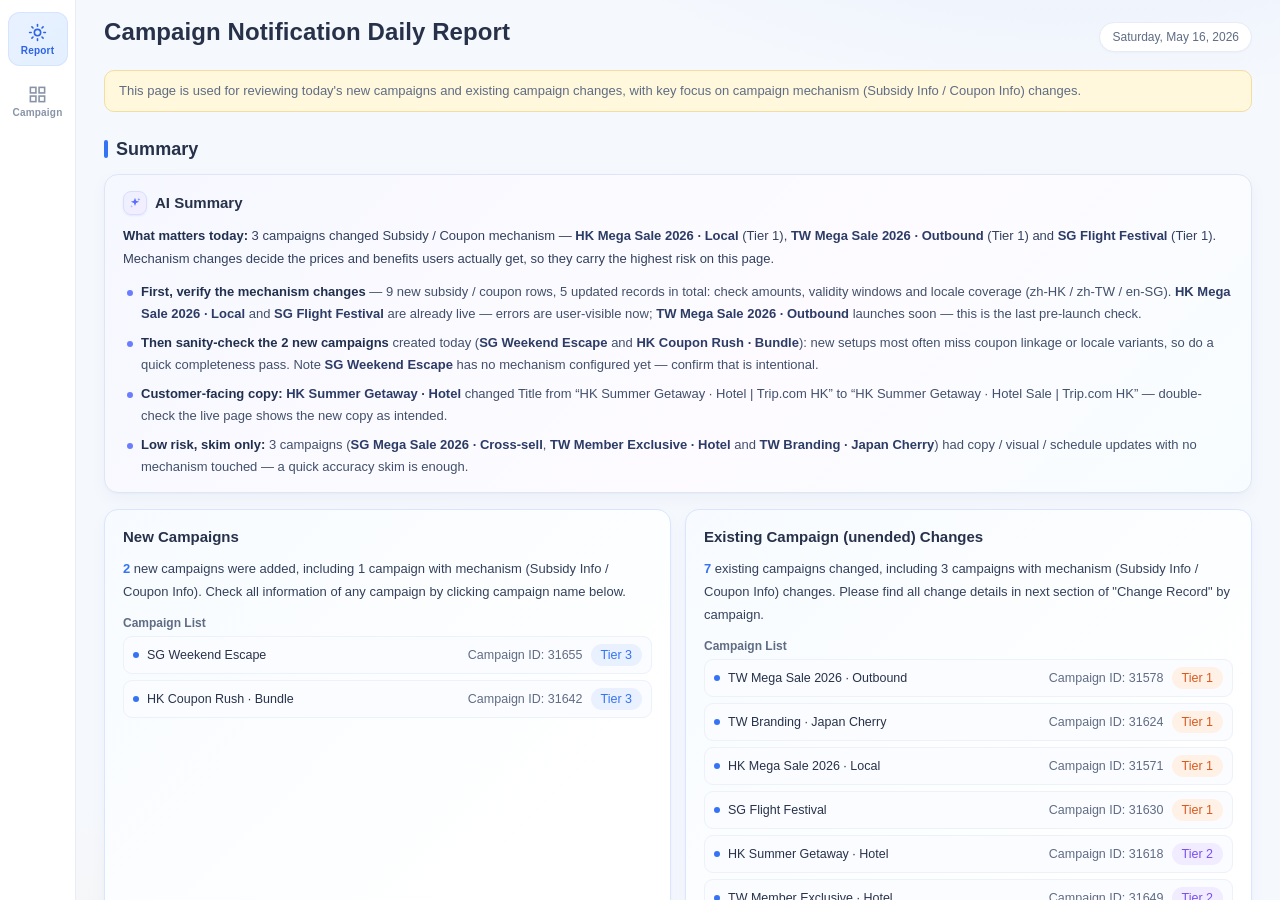
==== commit e66e2d61: "改为单请求加载首屏与内嵌 Demo" ====
--- a/demos/campaign-portal.html
+++ b/demos/campaign-portal.html
@@ -3437,4101 +3437,7 @@
 
 <div class="toast" id="toast" role="status" aria-live="polite"></div>
 
-<script>
-/* ========================= Mock data (would come from MCP) ========================= */
-const TEAM_LOCALES = {
-  HK: ['en-HK', 'zh-HK'],
-  TW: ['zh-TW'],
-  SG: ['en-SG'],
-  MY: ['en-MY', 'zh-MY', 'ms-MY']
-};
-
-function buildLocaleContent(localeList, kind) {
-  const out = {};
-  localeList.forEach(loc => out[loc] = kind(loc));
-  return out;
-}
-
-const COLLECTION_NAME = { M4411: 'IBU Mega Sale 2026 Collection' };
-
-const CAMPAIGNS = [
-  { collectionId: 'M4411', campaignId: 31571, appId: 1058, team: 'HK',
-    collectionName: COLLECTION_NAME.M4411, campaignName: 'HK Mega Sale 2026 · Local',
-    theme: 'Mega Sale', grade: 'Tier 1', status: 'live',
-    createTime: '2026-04-02 10:24', updateTime: '2026-05-15 18:22',
-    creator: 'TR029671', notificationStatus: 'Submitted' },
-  { collectionId: 'M4411', campaignId: 31582, appId: 1065, team: 'HK',
-    collectionName: COLLECTION_NAME.M4411, campaignName: 'HK Flash Deal · Weekend',
-    theme: 'HK_HKMO_destination', grade: 'Tier 2', status: 'upcoming',
-    createTime: '2026-04-15 09:11', updateTime: '2026-05-10 16:30',
-    creator: 'H00101', notificationStatus: 'Not Submitted' },
-  { collectionId: 'M4411', campaignId: 31578, appId: 1114, team: 'TW',
-    collectionName: COLLECTION_NAME.M4411, campaignName: 'TW Mega Sale 2026 · Outbound',
-    theme: 'Mega Sale', grade: 'Tier 1', status: 'upcoming',
-    createTime: '2026-04-08 13:50', updateTime: '2026-05-14 11:05',
-    creator: 'TR049732', notificationStatus: 'Submitted' },
-  { collectionId: 'M4411', campaignId: 31585, appId: 1120, team: 'TW',
-    collectionName: COLLECTION_NAME.M4411, campaignName: 'TW Coupon Carnival',
-    theme: 'JP_Branding_campaign', grade: 'Tier 3', status: 'live',
-    createTime: '2026-04-21 11:10', updateTime: '2026-05-16 09:42',
-    creator: 'S68292', notificationStatus: 'Not Submitted' },
-  { collectionId: 'M4411', campaignId: 31599, appId: 981, team: 'SG',
-    collectionName: COLLECTION_NAME.M4411, campaignName: 'SG Mega Sale 2026 · Cross-sell',
-    theme: 'Mega Sale', grade: 'Tier 2', status: 'live',
-    createTime: '2026-04-04 17:32', updateTime: '2026-05-16 09:30',
-    creator: 'TR049732', notificationStatus: 'Submitted' },
-  { collectionId: 'M4411', campaignId: 31602, appId: 990, team: 'SG',
-    collectionName: COLLECTION_NAME.M4411, campaignName: 'SG Member Day',
-    theme: 'TH_Branding_campaign', grade: 'Tier 3', status: 'ended',
-    createTime: '2026-03-12 14:00', updateTime: '2026-04-30 22:00',
-    creator: 'S68292', notificationStatus: 'Not Submitted' },
-  { collectionId: 'M4411', campaignId: 31606, appId: 1072, team: 'MY',
-    collectionName: COLLECTION_NAME.M4411, campaignName: 'MY Mega Sale 2026 · Local Hotel',
-    theme: 'Mega Sale', grade: 'Tier 1', status: 'live',
-    createTime: '2026-04-06 09:18', updateTime: '2026-05-15 22:11',
-    creator: 'H00101', notificationStatus: 'Submitted' },
-  { collectionId: 'M4411', campaignId: 31611, appId: 1080, team: 'MY',
-    collectionName: COLLECTION_NAME.M4411, campaignName: 'MY Double Day',
-    theme: 'US_Airline_campaign', grade: 'Tier 2', status: 'draft',
-    createTime: '2026-05-01 10:05', updateTime: '2026-05-14 15:00',
-    creator: 'TR029671', notificationStatus: 'Not Submitted' },
-  { collectionId: 'M4411', campaignId: 31618, appId: 1090, team: 'HK',
-    collectionName: COLLECTION_NAME.M4411, campaignName: 'HK Summer Getaway · Hotel',
-    theme: 'HK_HKMO_destination', grade: 'Tier 2', status: 'live',
-    createTime: '2026-04-26 14:30', updateTime: '2026-05-16 11:08',
-    creator: 'TR049732', notificationStatus: 'Submitted' },
-  { collectionId: 'M4411', campaignId: 31624, appId: 1095, team: 'TW',
-    collectionName: COLLECTION_NAME.M4411, campaignName: 'TW Branding · Japan Cherry',
-    theme: 'JP_Branding_campaign', grade: 'Tier 1', status: 'upcoming',
-    createTime: '2026-04-29 09:00', updateTime: '2026-05-12 17:42',
-    creator: 'H00101', notificationStatus: 'Not Submitted' },
-  { collectionId: 'M4411', campaignId: 31630, appId: 1102, team: 'SG',
-    collectionName: COLLECTION_NAME.M4411, campaignName: 'SG Flight Festival',
-    theme: 'US_Airline_campaign', grade: 'Tier 1', status: 'live',
-    createTime: '2026-04-18 16:21', updateTime: '2026-05-15 13:11',
-    creator: 'S68292', notificationStatus: 'Submitted' },
-  { collectionId: 'M4411', campaignId: 31637, appId: 1110, team: 'MY',
-    collectionName: COLLECTION_NAME.M4411, campaignName: 'MY Hari Raya Special',
-    theme: 'TH_Branding_campaign', grade: 'Tier 2', status: 'ended',
-    createTime: '2026-03-22 08:50', updateTime: '2026-04-28 19:00',
-    creator: 'TR029671', notificationStatus: 'Not Submitted' },
-  { collectionId: 'M4411', campaignId: 31642, appId: 1125, team: 'HK',
-    collectionName: COLLECTION_NAME.M4411, campaignName: 'HK Coupon Rush · Bundle',
-    theme: 'Mega Sale', grade: 'Tier 3', status: 'draft',
-    createTime: '2026-05-04 11:00', updateTime: '2026-05-13 10:24',
-    creator: 'S68292', notificationStatus: 'Not Submitted' },
-  { collectionId: 'M4411', campaignId: 31649, appId: 1133, team: 'TW',
-    collectionName: COLLECTION_NAME.M4411, campaignName: 'TW Member Exclusive · Hotel',
-    theme: 'TH_Branding_campaign', grade: 'Tier 2', status: 'live',
-    createTime: '2026-04-24 15:42', updateTime: '2026-05-16 08:55',
-    creator: 'TR049732', notificationStatus: 'Submitted' },
-  { collectionId: 'M4411', campaignId: 31655, appId: 1140, team: 'SG',
-    collectionName: COLLECTION_NAME.M4411, campaignName: 'SG Weekend Escape',
-    theme: 'HK_HKMO_destination', grade: 'Tier 3', status: 'upcoming',
-    createTime: '2026-05-02 12:18', updateTime: '2026-05-14 22:30',
-    creator: 'H00101', notificationStatus: 'Not Submitted' }
-];
-
-/* Reference-page schema column definitions */
-const SUB_COLS = {
-  flight: ['Time Zone','Display Period','Selling Period','Dcity','Acity','Airline','ActivityCode/Account Code','Promotion Type','Promotion Info','Currency'],
-  hotel:  ['Time Zone','Display Period','Selling Period','Hotel ID','Hotel Name','Room ID','Room Name','Promotion ID','Promotion Type','Promotion Info','Currency','Subsidy Status'],
-  tnt:    ['Time Zone','Display Period','Selling Period','Product ID','Product Name','Hook Resource ID','Hook Resource Name','Official Session ID','Promotion Type','Promotion Info','Currency'],
-  bundle: ['Time Zone','Display Period','Selling Period','Dcity','Acity','Airline','Hotel ID','Hotel Name','Activity Code','Promotion Type','Promotion Info','Currency']
-};
-const COUPON_COLS = ['Gift ID','Gift Name','Gift Type','Time Zone','Start Time','End Time'];
-const LANDING_FIELDS = ['Landing Page URL','Version','Update Time','Title','Description','Keywords','Terms&Conditions','Share Title','Share Description','Share URL','Share Image','Canonical Url'];
-const PROMO_CHANNELS = ['Paid Ads (Facebook, Google UAC, Google Demand Gen)','SEO (SEO Refreshness, SEO Ad Slot, SEO Article)','Kol','Affiliate&Partner'];
-
-const TEAM_TZ = {HK:'Asia/Hong_Kong', TW:'Asia/Taipei', SG:'Asia/Singapore', MY:'Asia/Kuala_Lumpur'};
-const TEAM_DCITY = {HK:'HKG', TW:'TPE', SG:'SIN', MY:'KUL'};
-
-/* Hard-coded data extracted from real reference pages (HK 31571, TW 31578, SG 31599, MY 31606) */
-const REAL_DATA = {
-  31571: {
-    nameEN:'3.3 Mega Sale', nameLocal:'3.3 狂賞', theme:'HK_Local_Mega', grade:'Tier 2',
-    description:'3.3 Mega Sale to drive incremental orders to the overall site with wow mechanisms and raise awareness of member benefits in the HK market',
-    region:'HK', testCampaign:'No', timezone:'Local time',
-    launchDate:'2026-02-27 00:00:00', periodType:'Fixed date time',
-    startEndDate:'2026-02-27 00:00:00 - 2026-03-06 23:59:59',
-    attachment:'Trip.com-20263.3GlobalMegaSaleHotelPitchingDeck-mLyxqik8.pptx',
-    playIds:['31571001','31571002','31571003','31571004'],
-    flight:[
-      ['Asia/Hong_Kong','2026-02-27 00:00:00 - 2026-03-07 00:00:00','2026-03-03 21:00:00 - 2026-03-03 23:29:59','HKG','OSA','HX','HKOP03032026','ONE_PRICE','333','HKD'],
-      ['Asia/Hong_Kong','2026-02-27 00:00:00 - 2026-03-07 00:00:00','2026-03-04 21:00:00 - 2026-03-04 23:29:59','HKG','BKK','EK','HKOP03032026','ONE_PRICE','333','HKD'],
-      ['Asia/Hong_Kong','2026-02-27 00:00:00 - 2026-03-07 00:00:00','2026-03-05 21:00:00 - 2026-03-05 23:29:59','HKG','SEL','OZ','HKOP03032026','ONE_PRICE','333','HKD'],
-      ['Asia/Hong_Kong','2026-02-27 00:00:00 - 2026-03-07 00:00:00','2026-03-06 21:00:00 - 2026-03-06 23:29:59','HKG','SHA','HX','HKOP03032026','ONE_PRICE','333','HKD'],
-      ['Asia/Hong_Kong','2026-02-27 00:00:00 - 2026-03-07 00:00:00','2026-03-06 21:00:00 - 2026-03-06 23:29:59','HKG','HGH','HX','HKOP03032026','ONE_PRICE','333','HKD']
-    ],
-    hotel:[],
-    tnt:[
-      ['Asia/Hong_Kong','2026-02-27 00:00:00 - 2026-03-06 23:59:59','2026-03-03 21:00:00 - 2026-03-06 23:59:59','104151875','Harbour Plaza Metropolis Buffet','104184102','[Up to Buy 2 Get 1 Free] Tea Buffet','0','BOGO','-','HKD','Active'],
-      ['Asia/Hong_Kong','2026-02-27 00:00:00 - 2026-03-06 23:59:59','2026-03-04 21:00:00 - 2026-03-06 23:59:59','55423162','Whaleworld Whale Watching','104211751','Cruise Ticket + Guided Tour BOGO','301708','BOGO','-','HKD','Active'],
-      ['Asia/Hong_Kong','2026-02-27 00:00:00 - 2026-03-06 23:59:59','2026-03-06 21:00:00 - 2026-03-06 23:59:59','10539235','HK-Zhuhai-Macao Bridge Tour','104234176','Family ticket (1 adult + 1 child)','0','BOGO','-','HKD','Active'],
-      ['Asia/Hong_Kong','2026-02-27 00:00:00 - 2026-03-06 23:59:59','2026-03-05 21:00:00 - 2026-03-06 23:59:59','65876991','Korea eSIM','104010498','7days 10GB','301470','ONE_PRICE','1','HKD','Active'],
-      ['Asia/Hong_Kong','2026-02-27 00:00:00 - 2026-03-06 23:59:59','2026-03-06 21:00:00 - 2026-03-06 23:59:59','56603834','HK Airport Express e-ticket','89332368','3.3Mega-HK 9.9HKD/ticket','301652','ONE_PRICE','9.9','HKD','Active']
-    ],
-    bundle:[
-      ['Asia/Hong_Kong','2026-02-27 00:00:00 - 2026-03-07 00:00:00','2026-03-04 21:00:00 - 2026-03-06 23:59:59','HKG','TPE','-','1829145','Hotel Midtown Richardson','BSHK0304','ONE_PRICE','1333.000000','HKD']
-    ],
-    coupons:[
-      ['604030589','【营销】Trip-国际租车-IBU营销活动导流-租车92折','PRIVATE_COUPON','Asia/Hong_Kong','2024-11-20 00:00:00','2026-12-31 23:59:59'],
-      ['1555614116','【营销】Trip-国际租车-HK-Mega 33 0303-T-All 50% off cap 200 HKD','PRIVATE_COUPON','Asia/Hong_Kong','2026-02-09 00:00:00','2026-03-06 23:59:59'],
-      ['1375166044','【营销】Trip-国际租车-HK-Mega 33 0304','PRIVATE_COUPON','Asia/Hong_Kong','2026-02-09 00:00:00','2026-03-06 23:59:59'],
-      ['1811383716','【营销】Trip-国际租车-HK-Mega 33 0305','PRIVATE_COUPON','Asia/Hong_Kong','2026-02-09 00:00:00','2026-03-06 23:59:59'],
-      ['1144854992','【营销】Trip-国际租车-HK-Mega 33 0306','PRIVATE_COUPON','Asia/Hong_Kong','2026-02-09 00:00:00','2026-03-06 23:59:59'],
-      ['1618757163','【营销】Trip-国际接送机-3.3 Mega-5折券(HK)D1','PRIVATE_COUPON','Asia/Hong_Kong','2026-02-23 00:00:00','2026-03-10 23:59:59'],
-      ['1192176084','【营销】Trip-国际接送机-3.3 Mega-5折券(HK)D2','PRIVATE_COUPON','Asia/Hong_Kong','2026-02-23 00:00:00','2026-03-10 23:59:59'],
-      ['1523453585','【营销】Trip-国际接送机-3.3 Mega-5折券(HK)D3','PRIVATE_COUPON','Asia/Hong_Kong','2026-02-23 00:00:00','2026-03-10 23:59:59'],
-      ['1650201893','Trip-MTR-供应商预算3.3MEGA','PUBLIC_COUPON','Asia/Hong_Kong','2026-02-09 00:00:00','2026-03-08 23:59:59'],
-      ['1262922595','【T站邮轮】邮轮ALL3%券','PRIVATE_COUPON','Asia/Hong_Kong','2026-02-21 00:00:00','2026-05-20 23:59:59'],
-      ['1176505989','2026 HK 3.3 Mega MC - Flight 533','PUBLIC_COUPON','Asia/Hong_Kong','2026-02-14 11:23:06','2026-03-03 23:59:59'],
-      ['1980538833','2026 HK 3.3 Mega MC - Hotel 533','PUBLIC_COUPON','Asia/Hong_Kong','2026-02-14 11:30:48','2026-03-03 23:59:59'],
-      ['1467847501','2026 HK 3.3 Mega MC - B&S 933','PUBLIC_COUPON','Asia/Hong_Kong','2026-02-14 11:53:04','2026-03-04 23:59:59']
-    ],
-    promo:{
-      paid:{headline:'3.3 Mega Sale | HK',content:'Up to 80% off on flights, hotels and tickets in this 3.3 Mega Sale.'},
-      seo:{headline:'3.3 Mega Sale | HK',content:'Up to 80% off on flights, hotels and tickets in this 3.3 Mega Sale.'},
-      kol:{headline:'3.3 Mega Sale | HK',content:'Up to 80% off on flights, hotels and tickets in this 3.3 Mega Sale.'},
-      affiliate:{headline:'3.3 Mega Sale | HK',content:'Up to 80% off on flights, hotels and tickets in this 3.3 Mega Sale.'}
-    },
-    kvImages:[
-      'https://dimg04.tripcdn.com/images/0a16612000rloakigF4D3.jpg',
-      'https://dimg04.tripcdn.com/images/0a14g12000rloag2m1E55.jpg',
-      'https://dimg04.tripcdn.com/images/0a10412000rloakts85F9.jpg',
-      'https://dimg04.tripcdn.com/images/0a13p12000rloae6dA114.jpg',
-      'https://dimg04.tripcdn.com/images/0a16312000rload9aC1E3.png',
-      'https://dimg04.tripcdn.com/images/0a13x12000rloadgaDB70.jpg',
-      'https://dimg04.tripcdn.com/images/0a14n12000rloalf8494C.jpg'
-    ],
-    flashImages:[
-      'https://dimg04.tripcdn.com/images/0a15g12000rmprwmyB129.png',
-      'https://dimg04.tripcdn.com/images/0a15512000rmps9f761C7.png',
-      'https://dimg04.tripcdn.com/images/0a11c12000rmps1gmBB1A.png',
-      'https://dimg04.tripcdn.com/images/0a14u12000rmps6ii2ABB.png',
-      'https://dimg04.tripcdn.com/images/0a10z12000rmps8niF35A.png',
-      'https://dimg04.tripcdn.com/images/0a15a12000rmps1v9CD2D.png',
-      'https://dimg04.tripcdn.com/images/0a13012000rmps0i183E3.png'
-    ],
-    supplementary:'Please refer to the detailed mechanism plan in the sheet: https://globalctrip.sharepoint.com/:x:/s/IBURegionalCampaign/IQAsRHlr0q5CRYZSZvszmZ1FAQT_urPriERzc4rQ3IT4n1g?e=VYl4cP'
-  },
-  31578: {
-    nameEN:'TW 3.3 Mega', nameLocal:'3.3 春季旅展', theme:'TW_Local_Mega', grade:'Tier 2',
-    description:'TW 3.3 Mega', region:'TW', testCampaign:'No', timezone:'Local time',
-    launchDate:'2026-02-28 00:00:00', periodType:'Fixed date time',
-    startEndDate:'2026-03-03 00:00:00 - 2026-03-06 23:59:59',
-    attachment:'Trip.com-20263.3GlobalMegaSaleHotelPitchingDeck-mLyxqik8.pptx',
-    playIds:['31578001','31578002','31578003'],
-    flight:[
-      ['Asia/Taipei','2026-02-28 00:00:00 - 2026-03-06 23:59:59','2026-03-03 21:30:00 - 2026-03-04 21:29:59','TPE','TYO','-','TWOP03032026','ONE_PRICE','99','TWD'],
-      ['Asia/Taipei','2026-02-28 00:00:00 - 2026-03-06 23:59:59','2026-03-03 21:30:00 - 2026-03-04 21:29:59','TPE','OSA','-','TWOP03032026','ONE_PRICE','99','TWD'],
-      ['Asia/Taipei','2026-02-28 00:00:00 - 2026-03-06 23:59:59','2026-03-03 21:30:00 - 2026-03-04 21:29:59','TPE','OKA','-','TWOP03032026','ONE_PRICE','99','TWD']
-    ],
-    hotel:[],
-    tnt:[
-      ['Asia/Taipei','2026-03-06 12:00:00 - 2026-03-06 23:59:59','2026-03-06 12:00:00 - 2026-03-06 23:59:59','24652835','Seoul Land','102181162','Seoul Land Ticket Adult','-','DISCOUNT','66','TWD','Active'],
-      ['Asia/Taipei','2026-03-06 12:00:00 - 2026-03-06 23:59:59','2026-03-06 12:00:00 - 2026-03-06 23:59:59','133903160','Xpark Aquarium','104194136','Xpark Aquarium Ticket','302674','BOGO','-','TWD','Active'],
-      ['Asia/Taipei','2026-03-06 12:00:00 - 2026-03-06 23:59:59','2026-03-06 12:00:00 - 2026-03-06 23:59:59','56603834','HK Airport Express e-ticket','93285870','3.3Mega-TW NT$40/ticket','-','ONE_PRICE','40','TWD','Active'],
-      ['Asia/Taipei','2026-03-06 12:00:00 - 2026-03-06 23:59:59','2026-03-06 12:00:00 - 2026-03-06 23:59:59','46000611','South Korea 5G eSIM','103933614','7days 5GB','302639','ONE_PRICE','10','TWD','Active']
-    ],
-    bundle:[],
-    coupons:[
-      ['1259109545','TW Baggage Coupon 2026.03.03','PRIVATE_COUPON','Asia/Taipei','2026-02-02 15:48:23','2026-03-06 23:59:59'],
-      ['1887463355','[TCP] 2026 TW 3.3 Mega - Flight 333','PUBLIC_COUPON','Asia/Taipei','2026-02-09 12:10:57','2026-03-06 23:59:59'],
-      ['1406906043','[TCP] 2026 TW 3.3 Mega - Hotel 333','PUBLIC_COUPON','Asia/Taipei','2026-02-09 12:09:46','2026-03-06 23:59:59'],
-      ['1597194343','[TCP] 2026 TW 3.3 Mega - Flight 1111','PUBLIC_COUPON','Asia/Taipei','2026-02-04 22:48:22','2026-03-06 23:59:59'],
-      ['1891835078','[TCP] 2026 TW 3.3 Mega - Flight 333(2)','PUBLIC_COUPON','Asia/Taipei','2026-02-09 12:16:50','2026-03-06 23:59:59'],
-      ['1302334338','[TCP] 2026 TW 3.3 Mega - Hotel 1111(new)','PUBLIC_COUPON','Asia/Taipei','2026-02-09 12:13:39','2026-03-06 23:59:59'],
-      ['1916253491','[TCP] 2026 TW 3.3 Mega - Hotel 333(2)','PUBLIC_COUPON','Asia/Taipei','2026-02-09 12:13:09','2026-03-06 23:59:59']
-    ],
-    promo:{
-      paid:{headline:'TW 3.3 Mega Sale Spring Travel Expo',content:'Spring travel expo with up to 90% off on flights, hotels and attractions across Taiwan and overseas.'},
-      seo:{headline:'TW 3.3 Mega Sale Spring Travel Expo',content:'Spring travel expo with up to 90% off on flights, hotels and attractions across Taiwan and overseas.'},
-      kol:{headline:'TW 3.3 Mega Sale Spring Travel Expo',content:'Spring travel expo with up to 90% off on flights, hotels and attractions across Taiwan and overseas.'},
-      affiliate:{headline:'TW 3.3 Mega Sale Spring Travel Expo',content:'Spring travel expo with up to 90% off on flights, hotels and attractions across Taiwan and overseas.'}
-    },
-    kvImages:[
-      'https://dimg04.tripcdn.com/images/0a15f12000richrmwF6BC.png',
-      'https://dimg04.tripcdn.com/images/0a12d12000richvgf614E.png',
-      'https://dimg04.tripcdn.com/images/0a14i12000rici47yAC44.png',
-      'https://dimg04.tripcdn.com/images/0a14j12000rici171FD39.png',
-      'https://dimg04.tripcdn.com/images/0a11j12000ricify9EF22.png',
-      'https://dimg04.tripcdn.com/images/0a10y12000ricidzt5D64.png',
-      'https://dimg04.tripcdn.com/images/0a15p12000rici4yf6DC3.png'
-    ],
-    flashImages:[
-      'https://dimg04.tripcdn.com/images/0a11212000rmejxx5263C.png',
-      'https://dimg04.tripcdn.com/images/0a17312000rmek7rx6F3B.png',
-      'https://dimg04.tripcdn.com/images/0a12t12000rmekh2rCB98.png',
-      'https://dimg04.tripcdn.com/images/0a12r12000riddv60B212.png',
-      'https://dimg04.tripcdn.com/images/0a16k12000rmekjqmA39E.png',
-      'https://dimg04.tripcdn.com/images/0a15912000rmejx4d3D71.png',
-      'https://dimg04.tripcdn.com/images/0a12512000rmekeq4B656.png'
-    ],
-    supplementary:'- [3.3 Mega] Mechanism Planning & Products (for mkt).xlsx\nhttps://globalctrip.sharepoint.com/:x:/s/IBURegionalCampaign/IQCWxbdcNtvcSJklbbciOoA2AXmanY6tmlD2JZsrYuyQ-90?e=T61ybg\n- Banners\nhttps://globalctrip.sharepoint.com/:f:/s/IBURegionalCampaign/IgDbqq2G2paBSKXlmz7-QjJ2AazGQQPTWP4rr1UN2jT7d6M?e=P8nDqK\n- APP MKT - will upload by Feb 25th'
-  },
-  31599: {
-    nameEN:'[SG] 3.3 Mega Sale', nameLocal:'[SG] 3.3 Mega Sale', theme:'SG_Local_Mega', grade:'Tier 2',
-    description:'The first sale of 2026 featuring irresistible product offerings, compelling marketing hooks and lastly, investments on both organic and paid channels. To reinforce Trip.com\u2019s branding as your one-stop travel app for Flights, Hotels, Attractions and Tours, Trains, Airport Transfer, Car Rental, Cruises, Packaged Tours and more!',
-    region:'SG', testCampaign:'No', timezone:'Local time',
-    launchDate:'2026-02-28 00:00:00', periodType:'Fixed date time',
-    startEndDate:'2026-03-03 00:00:00 - 2026-03-06 23:59:59',
-    attachment:'Trip.com-20263.3GlobalMegaSaleHotelPitchingDeck-mLyxqik8.pptx',
-    playIds:['31599001','31599002','31599003'],
-    flight:[
-      ['Asia/Singapore','2026-02-28 00:00:00 - 2026-03-06 23:59:59','2026-03-03 10:00:00 - 2026-03-03 23:59:59','SIN','AKL','NZ','SGOP03032026','ONE_PRICE','800','SGD'],
-      ['Asia/Singapore','2026-02-25 00:00:00 - 2026-02-28 23:59:59','2026-02-25 10:00:00 - 2026-02-25 10:40:00','SIN','LON','QR','SGOP03032026','ONE_PRICE','800','SGD'],
-      ['Asia/Singapore','2026-02-25 00:00:00 - 2026-02-28 23:59:59','2026-02-25 15:00:00 - 2026-02-25 15:40:00','SIN','SYD','SQ','SGOP03032026','ONE_PRICE','800','SGD']
-    ],
-    hotel:[],
-    tnt:[
-      ['Asia/Singapore','2026-02-28 00:00:00 - 2026-03-06 23:59:59','2026-03-03 17:00:00 - 2026-03-03 23:59:59','96233513','HAVE FUN IN KANSAI premium ver.','104005611','HAVE FUN IN KANSAI','302065','BOGO','-','SGD','Active'],
-      ['Asia/Singapore','2026-02-28 00:00:00 - 2026-03-06 23:59:59','2026-03-03 17:00:00 - 2026-03-03 23:59:59','53873746','China eSIM','104009358','7days 10GB','301981','ONE_PRICE','1','SGD','Active'],
-      ['Asia/Singapore','2026-02-28 00:00:00 - 2026-03-06 23:59:59','2026-03-03 17:00:00 - 2026-03-03 23:59:59','45892282','Europe eSIM','104009151','7days 10GB','301967','ONE_PRICE','1','SGD','Active'],
-      ['Asia/Singapore','2026-02-28 00:00:00 - 2026-03-06 23:59:59','2026-03-03 17:00:00 - 2026-03-03 23:59:59','100092341','Thailand eSIM','104008007','5days 10GB','301932','ONE_PRICE','1','SGD','Active'],
-      ['Asia/Singapore','2026-02-28 00:00:00 - 2026-03-06 23:59:59','2026-03-03 17:00:00 - 2026-03-03 23:59:59','57492468','Japan eSIM','93927883','7days 1GB/day','301953','ONE_PRICE','1','SGD','Active']
-    ],
-    bundle:[],
-    coupons:[
-      ['1626005458','sg_1840_flt25_0303/0303_mega3.3_3pm','PUBLIC_COUPON','Asia/Singapore','2026-02-10 18:22:36','2026-03-03 23:59:59'],
-      ['1248619772','sg_1840_flt25_0303/0303_mega3.3_6pm','PUBLIC_COUPON','Asia/Singapore','2026-02-10 18:25:06','2026-03-03 23:59:59'],
-      ['1478528894','sg_1840_flt25_0303/0303_mega3.3_9pm','PUBLIC_COUPON','Asia/Singapore','2026-02-10 18:26:53','2026-03-03 23:59:59'],
-      ['1167763747','sg_1840_htl25_0303/0303_mega3.3_3pm','PUBLIC_COUPON','Asia/Singapore','2026-02-10 18:47:29','2026-03-03 23:59:59'],
-      ['1262025482','sg_1840_htl25_0303/0303_mega3.3_6pm','PUBLIC_COUPON','Asia/Singapore','2026-02-10 18:49:24','2026-03-03 23:59:59'],
-      ['1717337260','sg_1840_htl35_0303/0303_mega3.3_6pm','PUBLIC_COUPON','Asia/Singapore','2026-02-10 18:50:06','2026-03-03 23:59:59'],
-      ['1609195051','sg_1840_htl25_0303/0303_mega3.3_9pm','PUBLIC_COUPON','Asia/Singapore','2026-02-10 18:50:47','2026-03-03 23:59:59'],
-      ['1637045977','sg_1840_htl35_0303/0303_mega3.3_9pm','PUBLIC_COUPON','Asia/Singapore','2026-02-10 18:51:38','2026-03-03 23:59:59'],
-      ['1524072018','Copy - sg_1840_flt20_0304/0306_mega3.3_3pm','PUBLIC_COUPON','Asia/Singapore','2026-02-11 10:42:34','2026-03-06 23:59:59'],
-      ['1411743670','sg_1840_htl20_0304/0306_mega3.3_9pm','PUBLIC_COUPON','Asia/Singapore','2026-02-10 19:02:32','2026-03-06 23:59:59']
-    ],
-    landingTerms:'1. This 3.3 Mega Sale Campaign is held by Trip.com Travel Singapore Pte. Ltd. ("Trip.com"). By entering this Promotion, you accept and agree to these terms.\n2. Promotion period: Singapore Time (GMT+8) 3 - 6 March 2026 (both dates inclusive).\n3. Promotion platforms: Trip.com Singapore website, app and mobile site.\n4. Limited-time offers include daily flash sale, hotel with prepay room-only discounts, tours and tickets, and flight offers.\n5. The quantity of limited-time offers in this Promotion is limited and will be served on a first come first served basis.\n6. The Flash Sale promotion is limited and made available on a first-come-first-served basis.\n... (full T&Cs in original page)',
-    promo:{
-      paid:{headline:'[SG] 3.3 Mega Sale Up to 80% Off',content:'Up to 80% off on Flights, Hotels, Tours and Tickets, Trains, Airport Transfers, Cars and more during the 3.3 Mega Sale.'},
-      seo:{headline:'[SG] 3.3 Mega Sale Up to 80% Off',content:'Up to 80% off on Flights, Hotels, Tours and Tickets, Trains, Airport Transfers, Cars and more during the 3.3 Mega Sale.'},
-      kol:{headline:'[SG] 3.3 Mega Sale Up to 80% Off',content:'Up to 80% off on Flights, Hotels, Tours and Tickets, Trains, Airport Transfers, Cars and more during the 3.3 Mega Sale.'},
-      affiliate:{headline:'[SG] 3.3 Mega Sale Up to 80% Off',content:'Up to 80% off on Flights, Hotels, Tours and Tickets, Trains, Airport Transfers, Cars and more during the 3.3 Mega Sale.'}
-    },
-    kvImages:[
-      'https://dimg04.tripcdn.com/images/0a12f12000rloa27e1AED.png',
-      'https://dimg04.tripcdn.com/images/0a12d12000rloa66xF811.png',
-      'https://dimg04.tripcdn.com/images/0a10x12000rloais6C8D0.png',
-      'https://dimg04.tripcdn.com/images/0a16812000rloa4d469E1.png',
-      'https://dimg04.tripcdn.com/images/0a14412000rlo9w9q0F13.png',
-      'https://dimg04.tripcdn.com/images/0a14112000rlo9lp02D0E.png',
-      'https://dimg04.tripcdn.com/images/0a14x12000rlo9lp17DEB.png'
-    ],
-    flashImages:[
-      'https://dimg04.tripcdn.com/images/0a10q12000rlo7e6x1ACC.png',
-      'https://dimg04.tripcdn.com/images/0a16m12000rlo7m9l7AE1.png',
-      'https://dimg04.tripcdn.com/images/0a12112000rlo7j7q6B99.png',
-      'https://dimg04.tripcdn.com/images/0a11p12000rlo6qtrA395.png',
-      'https://dimg04.tripcdn.com/images/0a11c12000rlo6omt1B2B.png',
-      'https://dimg04.tripcdn.com/images/0a14112000rlo75ozC6AA.png',
-      'https://dimg04.tripcdn.com/images/0a15i12000rlo6si4ABC4.png'
-    ],
-    supplementary:'https://trip.sg.larkenterprise.com/sheets/ApW1smUMMhGUlktOWDzl4U8pg2b'
-  },
-  31606: {
-    nameEN:'[MY] 3.3 Mega Sale', nameLocal:'[MY] 3.3 Mega Sale', theme:'MY_Local_Mega', grade:'Tier 2',
-    description:'The first sale of 2026 featuring irresistible product offerings, compelling marketing hooks and lastly, investments on both organic and paid channels. To reinforce Trip.com\u2019s branding as your one-stop travel app for Flights, Hotels, Attractions and Tours, Trains, Airport Transfer, Car Rental, Cruises, Packaged Tours and more!',
-    region:'MY', testCampaign:'No', timezone:'Local time',
-    launchDate:'2026-02-28 00:00:00', periodType:'Fixed date time',
-    startEndDate:'2026-03-03 00:00:00 - 2026-03-06 23:59:59',
-    attachment:'Trip.com-20263.3GlobalMegaSaleHotelPitchingDeck-mLyxqik8.pptx',
-    playIds:['31606001','31606002','31606003'],
-    flight:[
-      ['Asia/Singapore','2026-02-27 00:00:00 - 2026-03-06 23:59:59','2026-03-03 12:00:00 - 2026-03-03 23:59:59','KUL','BKK','TG','MYOP03032026','ONE_PRICE','399','MYR'],
-      ['Asia/Singapore','2026-02-27 00:00:00 - 2026-03-06 23:59:59','2026-03-03 15:00:00 - 2026-03-03 23:59:59','KUL','PER','TR','MYOP03032026','ONE_PRICE','699','MYR'],
-      ['Asia/Singapore','2026-02-27 00:00:00 - 2026-03-06 23:59:59','2026-03-03 21:00:00 - 2026-03-03 23:59:59','KUL','TYO','PR','MYOP03032026','ONE_PRICE','899','MYR']
-    ],
-    hotel:[],
-    tnt:[],
-    bundle:[],
-    coupons:[
-      ['1566640845','【营销】Trip-国际租车-MY-Mega 33 0303-T-All 50% off cap 65 MYR','PRIVATE_COUPON','Asia/Kuala_Lumpur','2026-02-09 00:00:00','2026-03-06 23:59:59'],
-      ['1703503289','【营销】Trip-国际租车-MY-Mega 33 0304','PRIVATE_COUPON','Asia/Kuala_Lumpur','2026-02-09 00:00:00','2026-03-06 23:59:59'],
-      ['1771043567','【营销】Trip-国际租车-MY-Mega 33 0305','PRIVATE_COUPON','Asia/Kuala_Lumpur','2026-02-09 00:00:00','2026-03-06 23:59:59'],
-      ['1115751002','【营销】Trip-国际租车-MY-Mega 33 0306','PRIVATE_COUPON','Asia/Kuala_Lumpur','2026-02-09 00:00:00','2026-03-06 23:59:59'],
-      ['1182296531','T站【景点玩乐】33+上海迪士尼度假区50元无门槛券','PUBLIC_COUPON','Asia/Kuala_Lumpur','2026-02-06 00:00:00','2027-02-05 23:59:59'],
-      ['1650008871','[Trip-TNT]-202-33 mega-USJ Designated Set-RM78 OFF','PUBLIC_COUPON','Asia/Kuala_Lumpur','2026-02-15 12:53:02','2026-03-06 23:59:59'],
-      ['1088289432','【门票活动-香港】 香港迪士尼乐园-33超品-Global站点-80HKD','PUBLIC_COUPON','Asia/Kuala_Lumpur','2026-02-06 00:00:00','2026-03-07 23:59:59'],
-      ['1289967945','【门票活动-香港】 香港迪士尼乐园-33mega-MY站点-200HKD','PUBLIC_COUPON','Asia/Kuala_Lumpur','2026-02-06 00:00:00','2026-03-10 23:59:59']
-    ],
-    promo:{
-      paid:{headline:'[MY] 3.3 Mega Sale Up to 80% Off',content:'Up to 80% off on Flights, Hotels, Tours and Tickets, Trains, Airport Transfers, Cars and more during the 3.3 Mega Sale.'},
-      seo:{headline:'[MY] 3.3 Mega Sale Up to 80% Off',content:'Up to 80% off on Flights, Hotels, Tours and Tickets, Trains, Airport Transfers, Cars and more during the 3.3 Mega Sale.'},
-      kol:{headline:'[MY] 3.3 Mega Sale Up to 80% Off',content:'Up to 80% off on Flights, Hotels, Tours and Tickets, Trains, Airport Transfers, Cars and more during the 3.3 Mega Sale.'},
-      affiliate:{headline:'[MY] 3.3 Mega Sale Up to 80% Off',content:'Up to 80% off on Flights, Hotels, Tours and Tickets, Trains, Airport Transfers, Cars and more during the 3.3 Mega Sale.'}
-    },
-    kvImages:[
-      'https://dimg04.tripcdn.com/images/0a16q12000rj9511689DF.png',
-      'https://dimg04.tripcdn.com/images/0a13o12000rj95a0059A0.png',
-      'https://dimg04.tripcdn.com/images/0a14v12000rj94w7u23D2.png',
-      'https://dimg04.tripcdn.com/images/0a11v12000rj95exnE620.png',
-      'https://dimg04.tripcdn.com/images/0a11m12000rj94u7g9971.png',
-      'https://dimg04.tripcdn.com/images/0a11u12000rj95htmF181.png',
-      'https://dimg04.tripcdn.com/images/0a10e12000rj95l2a9113.png'
-    ],
-    flashImages:[
-      'https://dimg04.tripcdn.com/images/0a14f12000rkk9lciFF8B.png',
-      'https://dimg04.tripcdn.com/images/0a10f12000rkk84eg5ABA.png',
-      'https://dimg04.tripcdn.com/images/0a11e12000rkk89onF761.png',
-      'https://dimg04.tripcdn.com/images/0a14912000rkk8k0b7E08.png',
-      'https://dimg04.tripcdn.com/images/0a14h12000rkk9oqr8B8A.png',
-      'https://dimg04.tripcdn.com/images/0a12g12000rkk9qh8D743.png',
-      'https://dimg04.tripcdn.com/images/0a15h12000rkk9oro9220.png'
-    ],
-    supplementary:'Please refer here for the 3.3 Hooks: https://globalctrip.sharepoint.com/:x:/s/IBURegionalCampaign/IQALNMF_CrE_S4609fRx5vmzAdTfO-_nXHxMgQ5paO85aO0?e=2Ifadt'
-  }
-};
-
-/* Mock data generator: uses REAL_DATA when available; otherwise produces plausible templated data */
-function makeDetail(c) {
-  const locales = TEAM_LOCALES[c.team];
-  const cur = ({HK:'HKD',TW:'TWD',SG:'SGD',MY:'MYR'})[c.team];
-  const tz = TEAM_TZ[c.team];
-  const dcity = TEAM_DCITY[c.team];
-
-  // Build real or mock content
-  let r = REAL_DATA[c.campaignId];
-  if (!r) {
-    const id = c.campaignId;
-    const opCode = `${c.team}OP${String(id).slice(-4)}`;
-    r = {
-      nameEN: c.campaignName,
-      nameLocal: c.campaignName,
-      theme: c.theme, grade: c.grade,
-      description: `${c.campaignName} - ${c.theme} campaign in ${c.team} market.`,
-      region: c.team, testCampaign:'No', timezone:'Local time',
-      launchDate: c.createTime + ':00',
-      periodType:'Fixed date time',
-      startEndDate:`${c.createTime.split(' ')[0]} 00:00:00 - ${c.updateTime.split(' ')[0]} 23:59:59`,
-      attachment:`Trip.com-${c.team}-${c.theme.replace(/\s+/g,'')}-PitchingDeck.pptx`,
-      flight:[
-        [tz, c.createTime+':00', c.updateTime+':00', dcity, 'BKK', '-', opCode, 'ONE_PRICE','199', cur],
-        [tz, c.createTime+':00', c.updateTime+':00', dcity, 'TYO', '-', opCode, 'ONE_PRICE','299', cur]
-      ],
-      hotel:[
-        [tz, c.createTime+':00', c.updateTime+':00','HOT'+(id%9000),'Selected '+c.team+' Hotel','RM'+(id%900),'Deluxe Room','PROMO'+(id%9000),'DISCOUNT','30','-',cur,'Active']
-      ],
-      tnt:[
-        [tz, c.createTime+':00', c.updateTime+':00','TNT'+(id%9000),'Selected '+c.team+' Attraction','HRES'+(id%9000),'Adult Ticket','-','BOGO','-',cur,'Active']
-      ],
-      bundle:[],
-      coupons:[
-        [`P${id}001`,`[Mkt] ${c.team}-${c.theme}-Flight 10% off`,'PRIVATE_COUPON',tz,c.createTime+':00',c.updateTime+':00'],
-        [`P${id}002`,`[Mkt] ${c.team}-${c.theme}-Hotel 50 ${cur} off`,'PUBLIC_COUPON',tz,c.createTime+':00',c.updateTime+':00'],
-        [`P${id}003`,`[Mkt] ${c.team}-${c.theme}-TNT BOGO`,'PUBLIC_COUPON',tz,c.createTime+':00',c.updateTime+':00']
-      ],
-      promo:{
-        paid:{headline:`${c.team} ${c.theme} | Limited`,content:`Up to 80% off across all products in ${c.team} during ${c.campaignName}.`},
-        seo:{headline:`${c.team} ${c.theme} | Limited`,content:`Up to 80% off across all products in ${c.team} during ${c.campaignName}.`},
-        kol:{headline:`${c.team} ${c.theme} | Limited`,content:`Up to 80% off across all products in ${c.team} during ${c.campaignName}.`},
-        affiliate:{headline:`${c.team} ${c.theme} | Limited`,content:`Up to 80% off across all products in ${c.team} during ${c.campaignName}.`}
-      },
-      kvImages:[
-        'https://dimg04.tripcdn.com/images/mock-kv-1.jpg',
-        'https://dimg04.tripcdn.com/images/mock-kv-2.jpg',
-        'https://dimg04.tripcdn.com/images/mock-kv-3.jpg'
-      ],
-      flashImages:[
-        'https://dimg04.tripcdn.com/images/mock-flash-1.png',
-        'https://dimg04.tripcdn.com/images/mock-flash-2.png',
-        'https://dimg04.tripcdn.com/images/mock-flash-3.png'
-      ],
-      supplementary:`Mechanism plan available in the campaign sharepoint folder. Owner: ${c.creator}.`
-    };
-  }
-
-  const collection = {
-    collectionId: c.collectionId,
-    collectionNameEN: 'Trip 2026 Global Mega 3.3',
-    collectionNameLocal: ({HK:'Trip 2026 環球 Mega 3.3',TW:'Trip 2026 全球 Mega 3.3',SG:'Trip 2026 Global Mega 3.3',MY:'Trip 2026 Global Mega 3.3'})[c.team],
-    collectionTheme: 'Mega Sale',
-    collectionGrade: 'Tier 1',
-    collectionDescription: 'Cross-BU Trip 2026 Global Mega 3.3 collection covering HK, TW, SG and MY markets.',
-    collectionPeriodType: 'Fixed date time',
-    collectionTimeZone: 'GMT+8',
-    collectionStartEndDate: '2026-02-27 00:00:00 - 2026-03-10 23:59:59',
-    collectionCreator: 'H00077',
-    collectionUpdateTime: '2026-02-25 14:30:00'
-  };
-
-  const campaign = {
-    collectionId: c.collectionId, collectionName: c.collectionName,
-    campaignId: c.campaignId, campaignName: c.campaignName,
-    marketApplicationId: c.appId, team: c.team,
-    theme: c.theme, grade: c.grade, status: c.status,
-    creator: c.creator, createTime: c.createTime,
-    updater: c.creator, updateTime: c.updateTime,
-    auditStatus: c.status==='draft'?'Pending':'Approved',
-    nameEN: r.nameEN, nameLocal: r.nameLocal, description: r.description,
-    region: r.region, testCampaign: r.testCampaign, timezone: r.timezone,
-    launchDate: r.launchDate, periodType: r.periodType, startEndDate: r.startEndDate,
-    attachment: r.attachment,
-    promotedLines: ['Hotel','ANT','Flight','Bundle','Car Rental','Cruise','Package Tour','Airport Transfer','Train','Global Shopping','Custom Trip'],
-    mechanism: ['Flash Sale','Coupon','Mission Task','Coins Back']
-  };
-
-  const subsidy = buildLocaleContent(locales, () => ({
-    flight: { cols: SUB_COLS.flight, rows: r.flight },
-    hotel:  { cols: SUB_COLS.hotel,  rows: r.hotel },
-    tnt:    { cols: SUB_COLS.tnt,    rows: r.tnt },
-    bundle: { cols: SUB_COLS.bundle, rows: r.bundle }
-  }));
-
-  const coupon = buildLocaleContent(locales, () => ({
-    cols: COUPON_COLS, rows: r.coupons,
-    playIds: r.playIds || [`${c.campaignId}001`, `${c.campaignId}002`]
-  }));
-
-  const landing = buildLocaleContent(locales, loc => ({
-    url: `https://${c.team.toLowerCase()}.trip.com/sale/mega2026?locale=${loc}`,
-    version: c.status === 'draft' ? 'Draft' : 'Live',
-    updateTime: c.updateTime + ':00',
-    title: `${r.nameEN} | Trip.com ${c.team}`,
-    description: r.description,
-    keywords: `${c.team} ${c.theme}, Mega Sale, Flight, Hotel, Coupon`,
-    terms: r.landingTerms || `Standard ${c.team} promotion T&Cs apply. Subject to availability. ${r.region} time zone.`,
-    shareTitle: r.nameEN,
-    shareDescription: r.description.slice(0, 120),
-    shareUrl: `https://${c.team.toLowerCase()}.trip.com/sale/mega2026/share?locale=${loc}`,
-    shareImage: r.kvImages[0] || '-',
-    canonicalUrl: `https://${c.team.toLowerCase()}.trip.com/sale/mega2026`
-  }));
-
-  const promotion = buildLocaleContent(locales, () => ({
-    channels: [
-      { channel: PROMO_CHANNELS[0], headline: r.promo.paid.headline,    content: r.promo.paid.content },
-      { channel: PROMO_CHANNELS[1], headline: r.promo.seo.headline,     content: r.promo.seo.content },
-      { channel: PROMO_CHANNELS[2], headline: r.promo.kol.headline,     content: r.promo.kol.content },
-      { channel: PROMO_CHANNELS[3], headline: r.promo.affiliate.headline, content: r.promo.affiliate.content }
-    ],
-    kvImages: r.kvImages,
-    flashImages: r.flashImages
-  }));
-
-  const supplementary = buildLocaleContent(locales, () => ({
-    text: r.supplementary
-  }));
-
-  return { collection, campaign, subsidy, coupon, landing, promotion, supplementary };
-}
-
-const DETAILS = {};
-CAMPAIGNS.forEach(c => DETAILS[c.campaignId] = makeDetail(c));
-
-const STATUS_LABEL = { live:'Live', upcoming:'Upcoming', ended:'Ended', draft:'Draft' };
-
-const SUBS = {};
-/* Change feed: each entry references a real value present in DETAILS for that campaign,
-   so clicking the row opens the detail page where the value is actually shown. */
-const CHANGES = {
-  31571: [
-    { type:'coupon',   locale:'zh-HK', time:'2026-05-15 18:22', isNew:true,
-      op:'add', scope:'Coupon Info', field:'1176505989',
-      after:'Gift 1176505989 · 2026 HK 3.3 Mega MC - Flight 533 (PUBLIC_COUPON)' },
-    { type:'subsidy',  locale:'zh-HK', time:'2026-05-13 10:05', isNew:true,
-      op:'add', scope:'Subsidy Info / Flight', field:'Flight',
-      after:'HKG → OSA · HX · ONE_PRICE 333 HKD · 2026-03-03 21:00 - 23:29' },
-    { type:'landing',  locale:'zh-HK', time:'2026-05-10 17:42', isNew:true,
-      op:'update', scope:'Landing Page Info', field:'https://hk.trip.com/sale/mega2026?locale=zh-HK',
-      before:'Version: Draft', after:'Version: Live' },
-    { type:'promotion',locale:'en-HK', time:'2026-05-09 09:00', isNew:false,
-      op:'update', scope:'Promotion / Flash Sale Products', field:'Asset of Flash Sale Products',
-      before:'5 images', after:'7 images' },
-    { type:'campaign', locale:'-',     time:'2026-05-08 11:30', isNew:false,
-      op:'update', scope:'Campaign Basic Info', field:'Promoted Product Lines',
-      before:'Flight, Hotel', after:'Flight, Hotel, TNT' }
-  ],
-  31578: [
-    { type:'campaign', locale:'-',     time:'2026-05-14 11:05', isNew:true,
-      op:'update', scope:'Campaign Basic Info', field:'Start/End Date',
-      before:'-', after:'2026-03-03 00:00:00 - 2026-03-06 23:59:59' },
-    { type:'coupon',   locale:'zh-TW', time:'2026-05-12 16:40', isNew:true,
-      op:'add', scope:'Coupon Info', field:'1259109545',
-      after:'Gift 1259109545 · TW Baggage Coupon 2026.03.03 (PRIVATE_COUPON)' },
-    { type:'subsidy',  locale:'zh-TW', time:'2026-05-11 09:20', isNew:false,
-      op:'remove', scope:'Subsidy Info / Hotel', field:'Hotel',
-      before:'TPE Hotel · ONE_PRICE 1500 TWD' }
-  ],
-  31599: [
-    { type:'promotion',locale:'en-SG', time:'2026-05-16 09:30', isNew:true,
-      op:'update', scope:'Promotion Channel Info', field:'Paid Ads (Facebook, Google UAC, Google Demand Gen)',
-      before:'Headline: [SG] 3.3 Mega Sale Up to 70% Off',
-      after:'Headline: [SG] 3.3 Mega Sale Up to 80% Off' },
-    { type:'subsidy',  locale:'en-SG', time:'2026-05-15 21:10', isNew:true,
-      op:'add', scope:'Subsidy Info / TNT', field:'Subsidy row',
-      after:'China eSIM 7days 10GB · ONE_PRICE 1 SGD' },
-    { type:'landing',  locale:'en-SG', time:'2026-05-12 14:20', isNew:false,
-      op:'update', scope:'Landing Page Info', field:'https://sg.trip.com/sale/mega2026?locale=en-SG',
-      before:'Terms & Conditions: (empty)', after:'Terms & Conditions: Finalized for SG 3.3 Mega Sale' },
-    { type:'campaign', locale:'-',     time:'2026-05-10 08:50', isNew:false,
-      op:'update', scope:'Campaign Basic Info', field:'Campaign Mechanism',
-      before:'Coupon Only', after:'Coupon + Subsidy' }
-  ],
-  31606: [
-    { type:'coupon',   locale:'en-MY', time:'2026-05-15 22:11', isNew:true,
-      op:'add', scope:'Coupon Info', field:'1566640845',
-      after:'Gift 1566640845 · 国际租车 MY-Mega 33 0303 50% off cap 65 MYR' },
-    { type:'subsidy',  locale:'en-MY', time:'2026-05-14 14:00', isNew:true,
-      op:'add', scope:'Subsidy Info / Flight', field:'Flight',
-      after:'KUL → TYO · PR · ONE_PRICE 899 MYR' },
-    { type:'supplementary',locale:'en-MY', time:'2026-05-11 16:30', isNew:false,
-      op:'update', scope:'Supplementary Info', field:'',
-      before:'Remark: (empty)', after:'Remark: Reviewed by BD lead 2026-05-11' }
-  ]
-};
-
-let currentDetail = null;
-let activeMainTab = 'campaign';
-let activeSubsidyLine = 'flight';
-let activeLocale = 'en-HK';
-let pageNum = 1;
-let pageSize = 10;
-const SELECTED = new Set();
-let batchMode = false;
-
-/* Auto-subscribe on Submitted (one-shot, user can still unsubscribe) */
-const AUTO_SUB_HANDLED = new Set();
-function applyAutoSubscribe(){
-  CAMPAIGNS.forEach(c => {
-    if(c.notificationStatus === 'Submitted' && !AUTO_SUB_HANDLED.has(c.campaignId)){
-      AUTO_SUB_HANDLED.add(c.campaignId);
-      if(!SUBS[c.campaignId]){
-        SUBS[c.campaignId] = { events:['collection','campaign','subsidy','coupon','landing','promotion','supplementary'], subscribedAt:'2026-05-01 00:00', auto:true };
-      }
-    }
-  });
-}
-
-const $ = id => document.getElementById(id);
-const escape = s => String(s ?? '').replace(/[&<>"']/g, c => ({'&':'&amp;','<':'&lt;','>':'&gt;','"':'&quot;',"'":'&#39;'}[c]));
-
-
-/* Global table cell tooltip: applies to all system tables after every render. */
-let activeTooltipCell = null;
-let cellTooltipEl = null;
-function getCellTooltipEl(){
-  if(cellTooltipEl) return cellTooltipEl;
-  cellTooltipEl = document.createElement('div');
-  cellTooltipEl.className = 'cell-tooltip';
-  document.body.appendChild(cellTooltipEl);
-  return cellTooltipEl;
-}
-function normalizeCellText(cell){
-  return (cell.innerText || '').replace(/\s+/g, ' ').trim();
-}
-function isCellOverflowed(cell){
-  return cell.scrollWidth > cell.clientWidth + 1 || cell.scrollHeight > cell.clientHeight + 1;
-}
-function isTooltipEligibleCell(cell){
-  if(!cell || !cell.closest('table')) return false;
-  if(cell.classList.contains('s-chk') || cell.querySelector('input, textarea, select, button')) return false;
-  const txt = normalizeCellText(cell);
-  if(!txt || txt.length < 2) return false;
-  return isCellOverflowed(cell);
-}
-function placeCellTooltip(e){
-  const tip = getCellTooltipEl();
-  if(tip.style.display !== 'block') return;
-  const pad = 12;
-  const x = Math.min(e.clientX + pad, window.innerWidth - tip.offsetWidth - pad);
-  const y = Math.min(e.clientY + pad, window.innerHeight - tip.offsetHeight - pad);
-  tip.style.left = Math.max(pad, x) + 'px';
-  tip.style.top = Math.max(pad, y) + 'px';
-}
-function showCellTooltip(cell, e){
-  const txt = normalizeCellText(cell);
-  if(!txt) return;
-  activeTooltipCell = cell;
-  cell.classList.add('table-cell-overflow');
-  const tip = getCellTooltipEl();
-  tip.textContent = txt;
-  tip.style.display = 'block';
-  placeCellTooltip(e);
-}
-function hideCellTooltip(){
-  if(activeTooltipCell) activeTooltipCell.classList.remove('table-cell-overflow');
-  activeTooltipCell = null;
-  if(cellTooltipEl) cellTooltipEl.style.display = 'none';
-}
-document.addEventListener('mouseover', e => {
-  const cell = e.target.closest && e.target.closest('td,th');
-  if(cell === activeTooltipCell) return;
-  hideCellTooltip();
-  if(isTooltipEligibleCell(cell)) showCellTooltip(cell, e);
-});
-document.addEventListener('mousemove', e => {
-  if(activeTooltipCell) placeCellTooltip(e);
-});
-document.addEventListener('mouseout', e => {
-  if(activeTooltipCell && !activeTooltipCell.contains(e.relatedTarget)) hideCellTooltip();
-});
-document.addEventListener('scroll', hideCellTooltip, true);
-window.addEventListener('resize', hideCellTooltip);
-function refreshTableOverflowTooltips(root = document){
-  root.querySelectorAll('table td, table th').forEach(cell => {
-    if(isCellOverflowed(cell) && normalizeCellText(cell)) cell.classList.add('table-cell-overflow');
-    else cell.classList.remove('table-cell-overflow');
-  });
-}
-
-
-/* ========================= Cross-platform custom select ========================= */
-let activeCustomSelect = null;
-let dropdownPointerShieldEl = null;
-
-function ensureDropdownPointerShield(){
-  if(dropdownPointerShieldEl) return dropdownPointerShieldEl;
-  dropdownPointerShieldEl = document.createElement('div');
-  dropdownPointerShieldEl.className = 'dropdown-pointer-shield';
-  dropdownPointerShieldEl.setAttribute('aria-hidden', 'true');
-  dropdownPointerShieldEl.addEventListener('mousedown', e => {
-    e.preventDefault();
-    e.stopPropagation();
-  });
-  dropdownPointerShieldEl.addEventListener('click', e => {
-    e.preventDefault();
-    e.stopPropagation();
-    closeAllFilterDropdowns();
-  });
-  document.body.appendChild(dropdownPointerShieldEl);
-  return dropdownPointerShieldEl;
-}
-
-function suspendNativeTitlesForDropdown(activeWrap){
-  document.querySelectorAll('[title]').forEach(el => {
-    if(activeWrap && activeWrap.contains && activeWrap.contains(el)) return;
-    if(!el.hasAttribute('data-dropdown-suspended-title')){
-      el.setAttribute('data-dropdown-suspended-title', el.getAttribute('title') || '');
-    }
-    el.removeAttribute('title');
-  });
-}
-
-function restoreNativeTitlesAfterDropdown(){
-  document.querySelectorAll('[data-dropdown-suspended-title]').forEach(el => {
-    const title = el.getAttribute('data-dropdown-suspended-title');
-    if(title) el.setAttribute('title', title);
-    el.removeAttribute('data-dropdown-suspended-title');
-  });
-}
-
-function showDropdownPointerShield(activeWrap){
-  ensureDropdownPointerShield();
-  document.body.classList.add('filter-dropdown-open');
-  suspendNativeTitlesForDropdown(activeWrap || null);
-}
-
-function hideDropdownPointerShield(){
-  document.body.classList.remove('filter-dropdown-open');
-  restoreNativeTitlesAfterDropdown();
-}
-
-function hasAnyFilterDropdownOpen(){
-  return !!(document.querySelector('.filter .custom-select.open') || document.querySelector('.filter .region-dropdown.open') || listRegionDropdownOpen || regionDropdownOpen);
-}
-
-function syncDropdownPointerShield(activeWrap){
-  if(hasAnyFilterDropdownOpen()) showDropdownPointerShield(activeWrap || document.querySelector('.filter .custom-select.open, .filter .region-dropdown.open'));
-  else hideDropdownPointerShield();
-}
-
-function closeAllFilterDropdowns(){
-  closeCustomSelect();
-  let needListRender = false;
-  let needSubRender = false;
-  if(typeof listRegionDropdownOpen !== 'undefined' && listRegionDropdownOpen){
-    listRegionDropdownOpen = false;
-    needListRender = true;
-  }
-  if(typeof regionDropdownOpen !== 'undefined' && regionDropdownOpen){
-    regionDropdownOpen = false;
-    needSubRender = true;
-  }
-  if(needListRender) renderListRegionFilter();
-  if(needSubRender && document.getElementById('page-sub') && document.getElementById('page-sub').classList.contains('active')) renderSubPage();
-  hideDropdownPointerShield();
-}
-
-function getFilterDropdownLabel(wrap){
-  const textEl = wrap && (wrap.querySelector('.custom-select-label') || wrap.querySelector('.rd-text'));
-  return (wrap && wrap.getAttribute('data-full-label')) || (textEl ? textEl.textContent.trim() : '');
-}
-function isFilterDropdownTextOverflowed(wrap){
-  const textEl = wrap && (wrap.querySelector('.custom-select-label') || wrap.querySelector('.rd-text'));
-  if(!textEl) return false;
-  return textEl.scrollWidth > textEl.clientWidth + 1;
-}
-function updateFilterDropdownTooltip(wrap, fullLabel){
-  if(!wrap) return;
-  const textEl = wrap.querySelector('.custom-select-label') || wrap.querySelector('.rd-text');
-  const trigger = wrap.querySelector('.custom-select-trigger') || wrap.querySelector('.rd-trigger');
-  const label = (fullLabel != null ? String(fullLabel) : getFilterDropdownLabel(wrap)).trim();
-  const shouldShow = !!label && label !== 'All' && !wrap.classList.contains('open') && isFilterDropdownTextOverflowed(wrap);
-  wrap.classList.toggle('show-value-tooltip', shouldShow);
-  if(shouldShow){
-    wrap.setAttribute('data-full-label', label);
-    if(trigger) trigger.setAttribute('data-full-label', label);
-    if(textEl) textEl.removeAttribute('title');
-    if(trigger) trigger.removeAttribute('title');
-    wrap.querySelectorAll('[title]').forEach(el => el.removeAttribute('title'));
-  } else {
-    wrap.classList.remove('show-value-tooltip');
-    if(!label || label === 'All') wrap.removeAttribute('data-full-label');
-    if(trigger) trigger.removeAttribute('data-full-label');
-    if(textEl) textEl.removeAttribute('title');
-    if(trigger) trigger.removeAttribute('title');
-    wrap.querySelectorAll('[title]').forEach(el => el.removeAttribute('title'));
-  }
-}
-function scheduleFilterDropdownTooltip(wrap, fullLabel){
-  if(!wrap) return;
-  const run = () => updateFilterDropdownTooltip(wrap, fullLabel);
-  if(window.requestAnimationFrame) requestAnimationFrame(run);
-  else setTimeout(run, 0);
-}
-function refreshFilterDropdownTooltips(root=document){
-  root.querySelectorAll('.filter .custom-select, .filter .region-dropdown').forEach(wrap => scheduleFilterDropdownTooltip(wrap));
-}
-
-document.addEventListener('mouseenter', e => {
-  const wrap = e.target.closest && e.target.closest('.filter .custom-select, .filter .region-dropdown');
-  if(wrap) updateFilterDropdownTooltip(wrap);
-}, true);
-window.addEventListener('resize', () => refreshFilterDropdownTooltips());
-
-function closeCustomSelect(except){
-  document.querySelectorAll('.custom-select.open').forEach(wrap => {
-    if(wrap !== except){
-      const select = wrap._nativeSelect;
-      if(select && select.dataset.filterSearchable === 'true') select._customSelectSearch = '';
-      wrap.classList.remove('open');
-      wrap.classList.remove('searching');
-      const trigger = wrap.querySelector('.custom-select-trigger');
-      if(trigger) trigger.setAttribute('aria-expanded', 'false');
-      if(select) refreshCustomSelect(select);
-      else scheduleFilterDropdownTooltip(wrap);
-    }
-  });
-  if(!except) activeCustomSelect = null;
-  refreshFilterDropdownTooltips();
-  if(except) showDropdownPointerShield(except);
-  else syncDropdownPointerShield();
-}
-
-function getSelectValues(selectOrId){
-  const select = typeof selectOrId === 'string' ? $(selectOrId) : selectOrId;
-  if(!select) return [];
-  const selected = select.multiple ? Array.from(select.selectedOptions) : [select.options[select.selectedIndex]].filter(Boolean);
-  return selected.map(opt => opt.value).filter(v => v !== '');
-}
-
-function filterSelectAllows(selectOrId, candidate){
-  const values = getSelectValues(selectOrId);
-  return !values.length || values.includes(String(candidate));
-}
-
-function clearFilterSelect(selectOrId){
-  const select = typeof selectOrId === 'string' ? $(selectOrId) : selectOrId;
-  if(!select) return;
-  Array.from(select.options).forEach((opt, idx) => {
-    opt.selected = idx === 0 || opt.value === '';
-  });
-  select.selectedIndex = 0;
-  refreshCustomSelect(select);
-}
-
-function getSubFilterValues(k){
-  const v = SUB_FILTER[k];
-  if(Array.isArray(v)) return v.filter(Boolean);
-  return v ? [v] : [];
-}
-
-function subFilterAllows(k, candidate){
-  const values = getSubFilterValues(k);
-  return !values.length || values.includes(String(candidate));
-}
-
-function normalizeSubFilterChoice(v){
-  if(Array.isArray(v)) return v.filter(Boolean);
-  return v || '';
-}
-
-function shouldUseFilterMultiSelect(select){
-  if(!select || !select.closest('.filter')) return false;
-  const nonAllOptions = Array.from(select.options).filter(opt => opt.value !== '' && opt.textContent.trim().toLowerCase() !== 'all');
-  return nonAllOptions.length >= 3;
-}
-
-function activateFilterMultiSelect(select){
-  if(!shouldUseFilterMultiSelect(select)) return false;
-  select.dataset.filterMulti = 'true';
-  select.multiple = true;
-  select.size = 1;
-  const selectedSpecific = getSelectValues(select);
-  if(!selectedSpecific.length){
-    Array.from(select.options).forEach((opt, idx) => {
-      opt.selected = idx === 0 || opt.value === '';
-    });
-  } else {
-    Array.from(select.options).forEach(opt => {
-      if(opt.value === '') opt.selected = false;
-    });
-  }
-  return true;
-}
-
-function isFilterMultiSelect(select){
-  return !!(select && select.dataset.filterMulti === 'true');
-}
-
-function refreshCustomSelect(select){
-  if(!select || !select._customSelect) return;
-  activateFilterMultiSelect(select);
-  const wrap = select._customSelect;
-  const label = wrap.querySelector('.custom-select-label');
-  const menu = wrap.querySelector('.custom-select-menu');
-  const isMulti = isFilterMultiSelect(select);
-  const isSearchable = select.dataset.filterSearchable === 'true';
-  const isSearching = isSearchable && wrap.classList.contains('open');
-  wrap.classList.toggle('disabled', !!select.disabled);
-  wrap.classList.toggle('filter-multi-select', isMulti);
-  wrap.classList.toggle('searching', isSearching);
-  menu.setAttribute('aria-multiselectable', isMulti ? 'true' : 'false');
-
-  let labelTitle = '';
-  if(isMulti){
-    const selectedOptions = Array.from(select.options).filter(opt => opt.selected && opt.value !== '');
-    labelTitle = selectedOptions.length ? selectedOptions.map(opt => opt.textContent.trim()).join(', ') : 'All';
-  } else {
-    const selected = select.options[select.selectedIndex] || select.options[0];
-    labelTitle = selected ? selected.textContent.trim() : '';
-  }
-
-  if(isSearching){
-    const rawSearchForInput = select._customSelectSearch || '';
-    label.textContent = '';
-    const input = document.createElement('input');
-    input.className = 'custom-select-inline-search';
-    input.type = 'text';
-    input.value = rawSearchForInput;
-    input.placeholder = 'Search Theme';
-    input.setAttribute('aria-label', 'Search Theme');
-    input.addEventListener('input', () => handleCustomSelectSearchInput(input));
-    input.addEventListener('mousedown', e => e.stopPropagation());
-    input.addEventListener('click', e => e.stopPropagation());
-    input.addEventListener('keydown', e => {
-      e.stopPropagation();
-      if(e.key === 'Escape'){
-        e.preventDefault();
-        closeCustomSelect();
-      }
-    });
-    label.appendChild(input);
-  } else {
-    label.textContent = labelTitle;
-  }
-
-  label.removeAttribute('title');
-  const trigger = wrap.querySelector('.custom-select-trigger');
-  if(trigger) trigger.removeAttribute('title');
-  wrap.classList.remove('show-value-tooltip');
-  if(isMulti && labelTitle && labelTitle !== 'All') {
-    wrap.setAttribute('data-full-label', labelTitle);
-    if(trigger) trigger.setAttribute('data-full-label', labelTitle);
-  } else {
-    wrap.removeAttribute('data-full-label');
-    if(trigger) trigger.removeAttribute('data-full-label');
-  }
-  wrap.querySelectorAll('[title]').forEach(el => el.removeAttribute('title'));
-  if(!isSearching) scheduleFilterDropdownTooltip(wrap, labelTitle);
-
-  const rawSearch = select._customSelectSearch || '';
-  const searchTerm = rawSearch.trim().toLowerCase();
-  const optionHtml = Array.from(select.options).map((opt, idx) => {
-    const optionText = opt.textContent.trim();
-    const isAllOption = opt.value === '' || optionText.toLowerCase() === 'all';
-    if(isSearchable && searchTerm && !isAllOption && !optionText.toLowerCase().includes(searchTerm)) return '';
-    const selectedCls = opt.selected ? ' selected' : '';
-    const disabledCls = opt.disabled ? ' disabled' : '';
-    const check = isMulti ? '<span class="custom-select-check">✓</span>' : '';
-    return `<div class="custom-select-option${selectedCls}${disabledCls}" role="option" aria-selected="${opt.selected?'true':'false'}" data-index="${idx}">${check}<span class="custom-select-option-text">${escape(optionText)}</span></div>`;
-  }).join('');
-  menu.innerHTML = optionHtml || '<div class="custom-select-empty">No results</div>';
-}
-
-function handleCustomSelectSearchInput(input){
-  const wrap = input.closest('.custom-select');
-  const select = wrap && wrap._nativeSelect;
-  if(!select) return;
-  const caret = input.selectionStart;
-  select._customSelectSearch = input.value;
-  refreshCustomSelect(select);
-  const nextInput = wrap.querySelector('.custom-select-inline-search, .custom-select-search-input');
-  if(nextInput){
-    nextInput.focus();
-    const pos = Math.min(caret == null ? nextInput.value.length : caret, nextInput.value.length);
-    try{ nextInput.setSelectionRange(pos, pos); }catch(e){}
-  }
-}
-
-function chooseCustomSelectOption(select, index){
-  const opt = select.options[index];
-  if(!opt || opt.disabled) return;
-
-  if(isFilterMultiSelect(select)){
-    const before = getSelectValues(select).join('|');
-    if(opt.value === ''){
-      Array.from(select.options).forEach((o, idx) => { o.selected = idx === index; });
-    } else {
-      opt.selected = !opt.selected;
-      Array.from(select.options).forEach(o => { if(o.value === '') o.selected = false; });
-      if(!getSelectValues(select).length && select.options[0]) select.options[0].selected = true;
-    }
-    refreshCustomSelect(select);
-    const after = getSelectValues(select).join('|');
-    if(after !== before){
-      select.dispatchEvent(new Event('change', { bubbles:true }));
-    }
-    return;
-  }
-
-  const oldValue = select.value;
-  select.selectedIndex = index;
-  refreshCustomSelect(select);
-  closeCustomSelect();
-  if(select.value !== oldValue){
-    select.dispatchEvent(new Event('change', { bubbles:true }));
-  }
-}
-
-function enhanceCustomSelects(scope=document){
-  scope.querySelectorAll('select:not([data-native])').forEach(select => {
-    activateFilterMultiSelect(select);
-    if(select.dataset.customSelectEnhanced === 'true'){
-      refreshCustomSelect(select);
-      return;
-    }
-    const wrap = document.createElement('div');
-    wrap.className = 'custom-select' + (select.classList.contains('size-select') ? ' size-select-ui' : '') + (isFilterMultiSelect(select) ? ' filter-multi-select' : '');
-    wrap.innerHTML = `
-      <div class="custom-select-trigger" role="combobox" aria-haspopup="listbox" aria-expanded="false" tabindex="0">
-        <span class="custom-select-label"></span>
-        <span class="custom-select-arrow" aria-hidden="true"><svg viewBox="0 0 10 6" fill="none"><path d="M1 1l4 4 4-4" stroke="currentColor" stroke-width="1.2" stroke-linecap="round" stroke-linejoin="round"/></svg></span>
-      </div>
-      <div class="custom-select-menu" role="listbox" aria-multiselectable="${isFilterMultiSelect(select) ? 'true' : 'false'}"></div>`;
-
-    select.classList.add('custom-select-source');
-    select.dataset.customSelectEnhanced = 'true';
-    select.tabIndex = -1;
-    select.insertAdjacentElement('afterend', wrap);
-    select._customSelect = wrap;
-    wrap._nativeSelect = select;
-    refreshCustomSelect(select);
-
-    const trigger = wrap.querySelector('.custom-select-trigger');
-    const menu = wrap.querySelector('.custom-select-menu');
-    const toggle = () => {
-      if(select.disabled) return;
-      const willOpen = !wrap.classList.contains('open');
-      closeCustomSelect(willOpen ? wrap : null);
-      wrap.classList.toggle('open', willOpen);
-      trigger.setAttribute('aria-expanded', willOpen ? 'true' : 'false');
-      activeCustomSelect = willOpen ? wrap : null;
-      scheduleFilterDropdownTooltip(wrap);
-      if(willOpen) showDropdownPointerShield(wrap);
-      else syncDropdownPointerShield();
-      if(willOpen){
-        refreshCustomSelect(select);
-        const searchInput = wrap.querySelector('.custom-select-inline-search, .custom-select-search-input');
-        if(searchInput){
-          searchInput.focus();
-          searchInput.select();
-        } else {
-          const active = menu.querySelector('.custom-select-option.selected');
-          if(active) active.scrollIntoView({ block:'nearest' });
-        }
-      }
-    };
-    trigger.addEventListener('click', e => { e.preventDefault(); e.stopPropagation(); if(e.stopImmediatePropagation) e.stopImmediatePropagation(); toggle(); });
-    trigger.addEventListener('keydown', e => {
-      const max = select.options.length - 1;
-      let next = select.selectedIndex;
-      if(e.key === 'Enter' || e.key === ' '){ e.preventDefault(); toggle(); return; }
-      if(e.key === 'Escape'){ closeCustomSelect(); return; }
-      if(e.key === 'ArrowDown'){ e.preventDefault(); next = Math.min(max, select.selectedIndex + 1); }
-      if(e.key === 'ArrowUp'){ e.preventDefault(); next = Math.max(0, select.selectedIndex - 1); }
-      if(next !== select.selectedIndex) chooseCustomSelectOption(select, next);
-    });
-    menu.addEventListener('mousedown', e => {
-      e.preventDefault();
-      e.stopPropagation();
-      if(e.stopImmediatePropagation) e.stopImmediatePropagation();
-    });
-    menu.addEventListener('mouseover', e => {
-      e.preventDefault();
-      e.stopPropagation();
-      hideCellTooltip();
-      suspendNativeTitlesForDropdown(wrap);
-    });
-    menu.addEventListener('mousemove', e => {
-      e.stopPropagation();
-      hideCellTooltip();
-    });
-    menu.addEventListener('click', e => {
-      e.preventDefault();
-      e.stopPropagation();
-      if(e.stopImmediatePropagation) e.stopImmediatePropagation();
-      const item = e.target.closest('.custom-select-option');
-      if(!item) return;
-      chooseCustomSelectOption(select, Number(item.dataset.index));
-    });
-  });
-}
-
-document.addEventListener('click', () => {
-  closeCustomSelect();
-  syncDropdownPointerShield();
-  if(sincePickerOpen){
-    sincePickerOpen = false;
-    const subPage = $('page-sub');
-    if(subPage && subPage.classList.contains('active')) renderSubPage();
-  }
-});
-document.addEventListener('scroll', () => { closeCustomSelect(); syncDropdownPointerShield(); }, true);
-
-/* ========================= Page switching ========================= */
-function switchPage(name){
-  document.querySelectorAll('.page').forEach(p => p.classList.remove('active'));
-  $('page-' + name).classList.add('active');
-  document.querySelectorAll('.side a[data-page]').forEach(a => a.classList.toggle('active', a.dataset.page === name));
-  if(name === 'sub') renderSubPage();
-  if(name === 'digest') renderDigest();
-  if(name === 'list' || name === 'sub' || name === 'digest') currentNonDetailPage = name;
-  enhanceCustomSelects(document);
-}
-let currentNonDetailPage = 'digest';
-
-/* ========================= List ========================= */
-const LIST_REGION_OPTIONS = ['HK','TW','SG','MY'];
-const LIST_REGION_FILTER = new Set();
-let listRegionDropdownOpen = false;
-
-function normalizeCampaignRegionList(value){
-  return String(value || '')
-    .split(/[,/;|\s]+/)
-    .map(v => v.trim())
-    .filter(Boolean);
-}
-
-function getCampaignRegions(c){
-  const detailRegion = (REAL_DATA[c.campaignId] && REAL_DATA[c.campaignId].region) || c.region || c.team || '';
-  const regions = normalizeCampaignRegionList(detailRegion);
-  return regions.length ? regions : (c.team ? [c.team] : []);
-}
-
-function passListRegionFilter(c){
-  if(!LIST_REGION_FILTER.size) return true;
-  return getCampaignRegions(c).some(r => LIST_REGION_FILTER.has(r));
-}
-
-function renderListRegionFilter(){
-  const el = $('listRegionFilter');
-  if(!el) return;
-  const label = LIST_REGION_FILTER.size ? [...LIST_REGION_FILTER].join(', ') : 'All';
-  el.innerHTML = `<div class="region-dropdown list-region-dropdown ${listRegionDropdownOpen?'open':''}" ${LIST_REGION_FILTER.size?`data-full-label="${escape(label)}"`:''}>
-    <div class="rd-trigger" role="combobox" tabindex="0" aria-haspopup="listbox" aria-expanded="${listRegionDropdownOpen?'true':'false'}" aria-label="Filter by campaign region" onclick="toggleListRegionDropdown(event)" onkeydown="if(event.key==='Enter'||event.key===' '){event.preventDefault();toggleListRegionDropdown(event)}">
-      <span class="rd-text ${LIST_REGION_FILTER.size?'':'placeholder'}">${escape(label)}</span>
-      <span class="rd-caret" aria-hidden="true"><svg viewBox="0 0 10 6" fill="none"><path d="M1 1l4 4 4-4" stroke="currentColor" stroke-width="1.2" stroke-linecap="round" stroke-linejoin="round"/></svg></span>
-    </div>
-    ${listRegionDropdownOpen ? `<div class="rd-panel" role="listbox" onclick="event.preventDefault();event.stopPropagation()">
-      <div class="rd-opt ${LIST_REGION_FILTER.size?'':'is-selected'}" role="option" aria-selected="${LIST_REGION_FILTER.size?'false':'true'}" tabindex="0" onclick="selectAllListRegions()" onkeydown="if(event.key==='Enter'||event.key===' '){event.preventDefault();selectAllListRegions()}"><span>All</span><span class="rd-check">✓</span></div>
-      ${LIST_REGION_OPTIONS.map(r => `<div class="rd-opt ${LIST_REGION_FILTER.has(r)?'is-selected':''}" role="option" aria-selected="${LIST_REGION_FILTER.has(r)?'true':'false'}" tabindex="0" onclick="toggleListRegion('${r}')" onkeydown="if(event.key==='Enter'||event.key===' '){event.preventDefault();toggleListRegion('${r}')}"><span>${r}</span><span class="rd-check">✓</span></div>`).join('')}
-    </div>` : ''}
-  </div>`;
-  const dropdown = el.querySelector('.region-dropdown');
-  scheduleFilterDropdownTooltip(dropdown, label);
-  if(listRegionDropdownOpen) showDropdownPointerShield(dropdown);
-  else syncDropdownPointerShield();
-}
-
-function selectAllListRegions(){
-  LIST_REGION_FILTER.clear();
-  pageNum = 1;
-  renderTable();
-}
-
-function toggleListRegion(r){
-  // The All option represents an empty region filter. Once a specific value is selected, All is no longer selected.
-  if(LIST_REGION_FILTER.has(r)) LIST_REGION_FILTER.delete(r);
-  else LIST_REGION_FILTER.add(r);
-  pageNum = 1;
-  renderTable();
-}
-
-function toggleListRegionDropdown(e){
-  if(e){ e.preventDefault(); e.stopPropagation(); if(e.stopImmediatePropagation) e.stopImmediatePropagation(); }
-  listRegionDropdownOpen = !listRegionDropdownOpen;
-  renderListRegionFilter();
-}
-
-function renderTable(){
-  applyAutoSubscribe();
-  renderListRegionFilter();
-  const fCol = $('fCol').value.trim().toLowerCase();
-  const fColName = $('fColName').value.trim().toLowerCase();
-  const fCmp = $('fCmp').value.trim().toLowerCase();
-  const fName= $('fName').value.trim().toLowerCase();
-  const fTheme = getSelectValues('fTheme');
-  const fGrade = getSelectValues('fGrade');
-  const fStatus= getSelectValues('fStatus');
-  const fSubStatus = getSelectValues('fSubStatus');
-  const fNoti = getSelectValues('fNoti');
-
-  const all = CAMPAIGNS.filter(r => {
-    if (fCol  && !String(r.collectionId).toLowerCase().includes(fCol))  return false;
-    if (fColName && !String(r.collectionName || '').toLowerCase().includes(fColName)) return false;
-    if (fCmp  && !String(r.campaignId).toLowerCase().includes(fCmp))    return false;
-    if (fName && !r.campaignName.toLowerCase().includes(fName))         return false;
-    if (fTheme.length && !fTheme.includes(r.theme))   return false;
-    if (fGrade.length && !fGrade.includes(r.grade))   return false;
-    if (!passListRegionFilter(r)) return false;
-    if (fStatus.length && !fStatus.includes(r.status)) return false;
-    if (fNoti.length && !fNoti.includes(r.notificationStatus)) return false;
-    if (fSubStatus.length){
-      const sub = !!SUBS[r.campaignId];
-      if (fSubStatus.includes('subscribed') && !sub) return false;
-      if (fSubStatus.includes('unsubscribed') && sub) return false;
-    }
-    return true;
-  });
-
-  const total = all.length;
-  const totalPages = Math.max(1, Math.ceil(total / pageSize));
-  if(pageNum > totalPages) pageNum = totalPages;
-  if(pageNum < 1) pageNum = 1;
-  const start = (pageNum - 1) * pageSize;
-  const rows = all.slice(start, start + pageSize);
-
-  $('tbody').innerHTML = rows.map(r => {
-    const subbed = !!SUBS[r.campaignId];
-    const checked = SELECTED.has(r.campaignId) ? 'checked' : '';
-    const notiCls = r.notificationStatus === 'Submitted' ? 'noti-submitted' : 'noti-not';
-    return `<tr>
-      <td class="sticky s-chk"><input type="checkbox" aria-label="Select campaign ${r.campaignId}" ${checked} onclick="toggleRow(${r.campaignId}, this.checked)"></td>
-      <td class="id-cell sticky s-l1">${r.collectionId}</td>
-      <td class="id-cell sticky s-l2">${r.campaignId}</td>
-      <td class="sticky s-l3">${escape(r.collectionName)}</td>
-      <td class="link-name sticky s-l4" onclick="openDetail(${r.campaignId})">${escape(r.campaignName)}</td>
-      <td>${escape(r.theme)}</td>
-      <td class="grade">${r.grade}</td>
-      <td>${escape(getCampaignRegions(r).join(', '))}</td>
-      <td><span class="badge-stage ${r.status}">${STATUS_LABEL[r.status]}</span></td>
-      <td>${r.createTime}</td>
-      <td>${r.updateTime}</td>
-      <td>${r.creator}</td>
-      <td><span class="noti-pill ${notiCls}">${r.notificationStatus}</span></td>
-      <td class="sticky s-r1">
-        <button class="btn btn-link btn-sm ${subbed?'unsub':''}" onclick="toggleSub(${r.campaignId})">${subbed ? 'Unsubscribe' : 'Subscribe'}</button>
-      </td>
-    </tr>`;
-  }).join('');
-  $('emptyHint').style.display = rows.length ? 'none' : 'block';
-  renderPagination(total, totalPages);
-  refreshChkAll(rows);
-  enhanceCustomSelects(document);
-  refreshTableOverflowTooltips($('page-list'));
-  refreshSubBadge();
-}
-
-function refreshChkAll(rows){
-  const all = $('chkAll'); if(!all) return;
-  if(!rows.length){ all.checked = false; all.indeterminate = false; }
-  else {
-    const sel = rows.filter(r => SELECTED.has(r.campaignId)).length;
-    all.checked = sel === rows.length;
-    all.indeterminate = sel > 0 && sel < rows.length;
-  }
-  const hint = $('listSelHint');
-  if(hint) hint.textContent = SELECTED.size ? `Selected: ${SELECTED.size}` : '';
-}
-
-function toggleRow(id, checked){
-  if(checked) SELECTED.add(id); else SELECTED.delete(id);
-  refreshChkAll(currentPageRows());
-}
-
-function toggleAll(checked){
-  // Operate on the currently visible rows (current page) using the same filter pipeline.
-  const rows = currentPageRows();
-  rows.forEach(r => { if(checked) SELECTED.add(r.campaignId); else SELECTED.delete(r.campaignId); });
-  renderTable();
-}
-
-let _filterDebounceTimer = null;
-function onListFilterInput(){
-  clearTimeout(_filterDebounceTimer);
-  _filterDebounceTimer = setTimeout(() => { pageNum = 1; renderTable(); }, 200);
-}
-function onListFilterChange(){ pageNum = 1; renderTable(); }
-function onListFilterKey(e){ if(e.key === 'Enter'){ pageNum = 1; renderTable(); } }
-
-function currentPageRows(){
-  const fCol = $('fCol').value.trim().toLowerCase();
-  const fColName = $('fColName').value.trim().toLowerCase();
-  const fCmp = $('fCmp').value.trim().toLowerCase();
-  const fName= $('fName').value.trim().toLowerCase();
-  const fTheme = getSelectValues('fTheme');
-  const fGrade = getSelectValues('fGrade');
-  const fStatus= getSelectValues('fStatus');
-  const fSubStatus = getSelectValues('fSubStatus');
-  const fNoti = getSelectValues('fNoti');
-  const all = CAMPAIGNS.filter(r => {
-    if (fCol  && !String(r.collectionId).toLowerCase().includes(fCol))  return false;
-    if (fColName && !String(r.collectionName || '').toLowerCase().includes(fColName)) return false;
-    if (fCmp  && !String(r.campaignId).toLowerCase().includes(fCmp))    return false;
-    if (fName && !r.campaignName.toLowerCase().includes(fName))         return false;
-    if (fTheme.length && !fTheme.includes(r.theme))   return false;
-    if (fGrade.length && !fGrade.includes(r.grade))   return false;
-    if (!passListRegionFilter(r)) return false;
-    if (fStatus.length && !fStatus.includes(r.status)) return false;
-    if (fNoti.length && !fNoti.includes(r.notificationStatus)) return false;
-    if (fSubStatus.length){
-      const sub = !!SUBS[r.campaignId];
-      if (fSubStatus.includes('subscribed') && !sub) return false;
-      if (fSubStatus.includes('unsubscribed') && sub) return false;
-    }
-    return true;
-  });
-  const start = (pageNum - 1) * pageSize;
-  return all.slice(start, start + pageSize);
-}
-
-function pageItems(cur, total){
-  if(total <= 7) return Array.from({length: total}, (_,i) => i+1);
-  const items = [1];
-  if(cur > 4) items.push('…');
-  const startMid = Math.max(2, cur - 1);
-  const endMid = Math.min(total - 1, cur + 1);
-  for(let i=startMid; i<=endMid; i++) items.push(i);
-  if(cur < total - 3) items.push('…');
-  items.push(total);
-  return items;
-}
-
-function renderPagination(total, totalPages){
-  const start = total === 0 ? 0 : (pageNum - 1) * pageSize + 1;
-  const end = Math.min(pageNum * pageSize, total);
-  const prevDisabled = pageNum <= 1;
-  const nextDisabled = pageNum >= totalPages;
-  const items = pageItems(pageNum, totalPages);
-  const itemsHtml = items.map(it => it === '…'
-    ? `<span class="ellip">···</span>`
-    : `<span class="pg ${it===pageNum?'active':''}" onclick="goPage(${it})">${it}</span>`
-  ).join('');
-  $('pagination').innerHTML = `
-    <span class="total">${start}-${end} of ${total} items</span>
-    <span class="pg ${prevDisabled?'disabled':''}" ${prevDisabled?'':'onclick="goPage('+(pageNum-1)+')"'}>&lsaquo;</span>
-    ${itemsHtml}
-    <span class="pg ${nextDisabled?'disabled':''}" ${nextDisabled?'':'onclick="goPage('+(pageNum+1)+')"'}>&rsaquo;</span>
-    <select class="size-select" onchange="changePageSize(this.value)">
-      <option value="10" ${pageSize===10?'selected':''}>10 / page</option>
-      <option value="20" ${pageSize===20?'selected':''}>20 / page</option>
-      <option value="50" ${pageSize===50?'selected':''}>50 / page</option>
-    </select>
-  `;
-}
-
-function goPage(n){ pageNum = n; renderTable(); }
-function changePageSize(v){ pageSize = parseInt(v,10); pageNum = 1; renderTable(); }
-function resetFilter(){ ['fCol','fColName','fCmp','fName'].forEach(id => $(id).value = ''); ['fTheme','fGrade','fStatus','fSubStatus','fNoti'].forEach(id => clearFilterSelect(id)); LIST_REGION_FILTER.clear(); listRegionDropdownOpen = false; pageNum = 1; renderTable(); }
-
-/* ========================= Subscribe ========================= */
-function campaignKey(id){ return String(id); }
-function getCampaignById(id){
-  const key = campaignKey(id);
-  return CAMPAIGNS.find(c => campaignKey(c.campaignId) === key) || null;
-}
-function isSubscribed(id){ return !!SUBS[campaignKey(id)]; }
-function clearSubscriptionSelection(id){
-  const key = campaignKey(id);
-  SELECTED.delete(id);
-  SELECTED.delete(key);
-  SELECTED.delete(Number(key));
-  if(typeof SUB_SELECTED !== 'undefined') SUB_SELECTED.delete(key);
-  if(typeof EXPANDED !== 'undefined') EXPANDED.delete(key);
-}
-function syncSubscriptionViews(){
-  renderTable();
-  if($('page-sub') && $('page-sub').classList.contains('active')) renderSubPage();
-  refreshDetailSubBtn();
-  refreshSubBadge();
-}
-function subscribeCampaignIds(ids, events){
-  const eventList = Array.isArray(events) ? events.filter(Boolean) : [];
-  const done = [];
-  ids.forEach(id => {
-    const key = campaignKey(id);
-    const campaign = getCampaignById(key);
-    if(!campaign) return;
-    SUBS[key] = { events:[...eventList], subscribedAt: defaultSinceForNewSub(key) };
-    done.push(key);
-  });
-  return done;
-}
-function unsubscribeCampaignIds(ids){
-  const done = [];
-  ids.forEach(id => {
-    const key = campaignKey(id);
-    if(SUBS[key]){
-      delete SUBS[key];
-      done.push(key);
-    }
-    clearSubscriptionSelection(key);
-  });
-  return done;
-}
-function selectedCampaignIds(){
-  return [...SELECTED].map(campaignKey).filter(id => getCampaignById(id));
-}
-
-function toggleSub(id){
-  const key = campaignKey(id);
-  if(isSubscribed(key)){
-    const removed = unsubscribeCampaignIds([key]);
-    syncSubscriptionViews();
-    showToast(removed.length ? 'Unsubscribed' : 'This campaign is not subscribed');
-  } else {
-    currentDetail = getCampaignById(key);
-    if(!currentDetail){ showToast('Campaign not found'); return; }
-    openSubscribe();
-  }
-}
-function toggleSubFromDetail(){
-  if(!currentDetail) return;
-  const key = campaignKey(currentDetail.campaignId);
-  if(isSubscribed(key)){
-    const removed = unsubscribeCampaignIds([key]);
-    syncSubscriptionViews();
-    showToast(removed.length ? 'Unsubscribed' : 'This campaign is not subscribed');
-  } else openSubscribe();
-}
-function openSubscribe(){
-  if(!currentDetail){ showToast('Please select a campaign first.'); return; }
-  batchMode = false;
-  const key = campaignKey(currentDetail.campaignId);
-  $('subTarget').textContent = `${currentDetail.campaignId} · ${currentDetail.campaignName}`;
-  prefillSubEvents(SUBS[key]?.events);
-  $('subModal').classList.add('show');
-}
-function openBatchSubscribe(){
-  const ids = selectedCampaignIds();
-  if(ids.length === 0){ showToast('Please select at least one campaign.'); return; }
-  batchMode = true;
-  $('subTarget').textContent = `${ids.length} campaign(s) selected`;
-  prefillSubEvents(null);
-  $('subModal').classList.add('show');
-}
-function prefillSubEvents(preset){
-  const boxes = $('subEvents').querySelectorAll('input[type="checkbox"]');
-  if(preset && preset.length){
-    const set = new Set(preset);
-    boxes.forEach(cb => { cb.checked = set.has(cb.value); });
-  } else {
-    boxes.forEach(cb => { cb.checked = true; });
-  }
-}
-function batchUnsubscribe(){
-  const ids = selectedCampaignIds();
-  if(ids.length === 0){ showToast('Please select at least one campaign.'); return; }
-  const removed = unsubscribeCampaignIds(ids);
-  SELECTED.clear();
-  syncSubscriptionViews();
-  showToast(removed.length ? `Unsubscribed ${removed.length} campaign(s)` : 'No subscribed campaigns selected');
-}
-function closeSubscribe(){ $('subModal').classList.remove('show'); batchMode = false; }
-function nowStamp(){
-  const d = new Date();
-  const pad = n => String(n).padStart(2,'0');
-  return `${d.getFullYear()}-${pad(d.getMonth()+1)}-${pad(d.getDate())} ${pad(d.getHours())}:${pad(d.getMinutes())}`;
-}
-function defaultSinceForNewSub(id){
-  // Use earliest known change time minus a tick so the first overview shows full history.
-  const list = CHANGES[id] || [];
-  if(!list.length) return nowStamp();
-  let min = Infinity;
-  list.forEach(ch => { const t = parseTime(ch.time); if(t && t < min) min = t; });
-  if(min === Infinity) return nowStamp();
-  const d = new Date(min - 60_000);
-  const pad = n => String(n).padStart(2,'0');
-  return `${d.getFullYear()}-${pad(d.getMonth()+1)}-${pad(d.getDate())} ${pad(d.getHours())}:${pad(d.getMinutes())}`;
-}
-function confirmSubscribe(){
-  const events = [...$('subEvents').querySelectorAll('input:checked')].map(i=>i.value);
-  if(!events.length){ showToast('Please select at least one event type'); return; }
-  if(batchMode){
-    const ids = selectedCampaignIds();
-    const subscribed = subscribeCampaignIds(ids, events);
-    SELECTED.clear();
-    closeSubscribe();
-    syncSubscriptionViews();
-    showToast(`Subscribed ${subscribed.length} campaign(s)`);
-    return;
-  }
-  if(!currentDetail){ closeSubscribe(); showToast('Campaign not found'); return; }
-  const key = campaignKey(currentDetail.campaignId);
-  const subscribed = subscribeCampaignIds([key], events);
-  closeSubscribe();
-  syncSubscriptionViews();
-  showToast(subscribed.length ? `Subscribed to ${currentDetail.campaignId}` : 'Campaign not found');
-}
-function refreshDetailSubBtn(){
-  if(!currentDetail) return;
-  const btn = $('dSubBtn');
-  if(!btn) return;
-  if(isSubscribed(currentDetail.campaignId)){ btn.textContent = 'Unsubscribe'; btn.className = 'btn unsub-btn'; }
-  else { btn.textContent = 'Subscribe'; btn.className = 'btn btn-primary'; }
-}
-function refreshSubBadge(){
-  const n = Object.keys(SUBS).length;
-  const b = $('subBadge');
-  if(n){ b.style.display=''; b.textContent = n; } else { b.style.display='none'; }
-}
-function showToast(msg){
-  const t = $('toast'); t.textContent = msg; t.classList.add('show');
-  clearTimeout(showToast._t); showToast._t = setTimeout(()=>t.classList.remove('show'), 1800);
-}
-
-/* ========================= Drawer ========================= */
-const TABS = [
-  { key:'collection',   label:'Collection Basic Info' },
-  { key:'campaign',     label:'Campaign Basic Info' },
-  { key:'subsidy',      label:'Subsidy Info' },
-  { key:'coupon',       label:'Coupon Info' },
-  { key:'landing',      label:'Landing Page Info' },
-  { key:'promotion',    label:'Promotion Channel Info' },
-  { key:'supplementary',label:'Supplementary Info' }
-];
-const LOCALE_TABS = ['subsidy','coupon','landing','promotion','supplementary'];
-
-function openDetail(id, opts){
-  const c = CAMPAIGNS.find(x => x.campaignId === id);
-  if(!c){ showToast('Campaign not found'); return; }
-  currentDetail = c;
-  activeMainTab = (opts && opts.tab) ? opts.tab : 'collection';
-  activeSubsidyLine = 'flight';
-  const teamLocales = TEAM_LOCALES[c.team];
-  activeLocale = (opts && opts.locale && teamLocales.includes(opts.locale)) ? opts.locale : teamLocales[0];
-  switchPage('detail');
-  $('dTitle').innerHTML = `${escape(c.campaignName)}
-    <span class="badge-stage ${c.status}" style="margin-left:8px;">${STATUS_LABEL[c.status]}</span>
-    <span class="badge-tier tier-${(c.grade||'').toLowerCase().replace(/\s+/g,'')}" style="margin-left:4px;">${escape(c.grade)}</span>`;
-  renderTabs(); renderTabBody(); refreshDetailSubBtn();
-  if(opts && opts.tab){
-    setTimeout(() => setMainTab(opts.tab), 0);
-  }
-}
-
-function renderTabs(){
-  $('mainTabs').innerHTML = TABS.map(t => `<div class="tab ${activeMainTab===t.key?'active':''}" role="button" tabindex="0" onclick="setMainTab('${t.key}')" onkeydown="if(event.key==='Enter'||event.key===' '){event.preventDefault();setMainTab('${t.key}')}" data-key="${t.key}" title="Jump to ${t.label}">${t.label}</div>`).join('');
-  syncDetailStickyOffsets();
-}
-function setMainTab(k){
-  activeMainTab = k;
-  document.querySelectorAll('#mainTabs .tab').forEach(el => el.classList.toggle('active', el.dataset.key === k));
-  updateLocaleBar(k);
-  requestAnimationFrame(() => {
-    syncDetailStickyOffsets();
-    scrollToDetailSection(k, 'smooth');
-  });
-}
-
-function getDetailScrollHost(){
-  const main = document.querySelector('.main');
-  // The app uses .main as the only scroll container. Keeping one real scroll host
-  // makes CSS sticky reliable for the detail tabs and locale selector on Windows and macOS.
-  if(main) return main;
-  return window;
-}
-function getHostScrollTop(host){
-  return host === window
-    ? (window.pageYOffset || document.documentElement.scrollTop || document.body.scrollTop || 0)
-    : host.scrollTop;
-}
-function getHostTop(host){
-  return host === window ? 0 : host.getBoundingClientRect().top;
-}
-function setHostScrollTop(host, top, behavior){
-  const safeTop = Math.max(0, Math.round(top));
-  if(host === window){ window.scrollTo({ top: safeTop, behavior }); }
-  else { host.scrollTo({ top: safeTop, behavior }); }
-}
-const LOCALE_AWARE_TABS = new Set(['subsidy','coupon','landing','promotion','supplementary']);
-
-function getDetailTabsHeight(){
-  const tabsEl = document.getElementById('mainTabs');
-  return tabsEl ? Math.ceil(tabsEl.getBoundingClientRect().height) : 47;
-}
-function getDetailLocaleHeight(){
-  const localeEl = document.getElementById('detailLocaleRow');
-  return localeEl ? Math.ceil(localeEl.getBoundingClientRect().height) : 0;
-}
-function syncDetailStickyOffsets(){
-  const tabsH = getDetailTabsHeight();
-  document.documentElement.style.setProperty('--detail-tabs-sticky-height', tabsH + 'px');
-}
-function getDetailAnchorOffset(key){
-  const tabsH = getDetailTabsHeight();
-  const localeH = LOCALE_AWARE_TABS.has(key) ? getDetailLocaleHeight() : 0;
-  return tabsH + localeH + 12;
-}
-function scrollToDetailSection(k, behavior = 'smooth'){
-  const tgt = document.getElementById('sec-' + k);
-  if(!tgt) return;
-  syncDetailStickyOffsets();
-  const host = getDetailScrollHost();
-  const top = tgt.getBoundingClientRect().top - getHostTop(host) + getHostScrollTop(host) - getDetailAnchorOffset(k);
-  setHostScrollTop(host, top, behavior);
-}
-
-function updateLocaleBar(key){
-  // Locale is no longer a sticky header element. It is rendered permanently
-  // below Campaign Basic Info so only the content beneath it is locale-aware.
-  const bar = $('localeBar');
-  if(bar){
-    bar.classList.remove('show');
-    bar.innerHTML = '';
-  }
-}
-
-function renderLocaleSelector(){
-  if(!currentDetail) return '';
-  const locales = TEAM_LOCALES[currentDetail.team] || [];
-  if(!locales.length) return '';
-  return `<div class="detail-locale-row" id="detailLocaleRow">
-    <span class="lb-label">Locale:</span>
-    ${locales.map(l => `<span class="lt ${activeLocale===l?'active':''}" role="button" tabindex="0" onclick="setLocale('${l}')" onkeydown="if(event.key==='Enter'||event.key===' '){event.preventDefault();setLocale('${l}')}" title="Switch to ${l}">${l}</span>`).join('')}
-    <span class="lb-hint">Locale applies to the sections below: Subsidy, Coupon, Landing, Promotion and Supplementary.</span>
-  </div>`;
-}
-
-function setLocale(l){
-  activeLocale = l;
-  const host = getDetailScrollHost();
-  const oldTop = getHostScrollTop(host);
-  renderTabBody();
-  // Keep current scroll position; do not jump to a section.
-  requestAnimationFrame(() => setHostScrollTop(getDetailScrollHost(), oldTop, 'auto'));
-}
-
-function renderTabBody(){
-  const d = DETAILS[currentDetail.campaignId];
-  const sec = (key, inner) => `<section id="sec-${key}" class="detail-section">${inner}</section>`;
-  const html = [
-    sec('collection',    renderCollection(d.collection)),
-    sec('campaign',      renderCampaign(d.campaign)),
-    renderLocaleSelector(),
-    sec('subsidy',       renderSubsidy(d.subsidy[activeLocale])),
-    sec('coupon',        renderCoupon(d.coupon[activeLocale])),
-    sec('landing',       renderLanding(d.landing[activeLocale])),
-    sec('promotion',     renderPromotion(d.promotion[activeLocale])),
-    sec('supplementary', renderSupplementary(d.supplementary[activeLocale]))
-  ].join('');
-  $('dBody').innerHTML = html;
-  syncDetailStickyOffsets();
-  updateLocaleBar(activeMainTab);
-  bindScrollSpy();
-  refreshTableOverflowTooltips($('dBody'));
-}
-
-let detailScrollSpyHost = null;
-let detailScrollSpyHandler = null;
-function bindScrollSpy(){
-  if(detailScrollSpyHost && detailScrollSpyHandler){
-    detailScrollSpyHost.removeEventListener('scroll', detailScrollSpyHandler);
-  }
-  const host = getDetailScrollHost();
-  const handler = () => {
-    syncDetailStickyOffsets();
-    let cur = TABS[0].key;
-    const hostTop = getHostTop(host);
-    for(const t of TABS){
-      const el = document.getElementById('sec-' + t.key);
-      if(!el) continue;
-      const offset = getDetailAnchorOffset(t.key) + 4;
-      if(el.getBoundingClientRect().top - hostTop - offset <= 0) cur = t.key;
-    }
-    if(cur !== activeMainTab){
-      activeMainTab = cur;
-      document.querySelectorAll('#mainTabs .tab').forEach(el => el.classList.toggle('active', el.dataset.key === cur));
-      updateLocaleBar(cur);
-    }
-  };
-  detailScrollSpyHost = host;
-  detailScrollSpyHandler = handler;
-  host.addEventListener('scroll', handler, { passive: true });
-  requestAnimationFrame(handler);
-}
-
-/* Reference-page style: paired KV blocks + plain mini-tables, no decorative bars */
-function kvRow(k,v){ return `<div class="k">${k}</div><div class="v">${v}</div>`; }
-
-function renderMiniTable(cols, rows, opts = {}){
-  if(!rows || !rows.length) return `<div class="empty-mini">No data</div>`;
-  const n = cols.length;
-  const useSticky = n >= 7 || !!opts.forceSticky; // long tables and Subsidy tables: pin 3 left + 3 right
-  const defaultW = opts.colWidth || 160;
-  const widths = Array.from({length:n}, (_, i) => {
-    const fromArray = Array.isArray(opts.colWidths) ? opts.colWidths[i] : null;
-    return Number(fromArray || defaultW);
-  });
-  const totalW = widths.reduce((sum, w) => sum + w, 0);
-  const leftOffsets = widths.map((_, i) => widths.slice(0, i).reduce((sum, w) => sum + w, 0));
-  const rightOffsets = widths.map((_, i) => widths.slice(i + 1).reduce((sum, w) => sum + w, 0));
-  const stickyCls = (i) => {
-    if(!useSticky || n <= 3) return '';
-    if(i < 3) return ` sticky-l sticky-l-${i}`;
-    if(i >= Math.max(3, n - 3)) return ` sticky-r sticky-r-${n - 1 - i}`;
-    return '';
-  };
-  const cellStyle = (i) => {
-    const w = widths[i];
-    let style = `min-width:${w}px;width:${w}px;max-width:${w}px;`;
-    if(useSticky && n > 3){
-      if(i < 3) style += `left:${leftOffsets[i]}px;`;
-      if(i >= Math.max(3, n - 3)) style += `right:${rightOffsets[i]}px;`;
-    }
-    return ` style="${style}"`;
-  };
-  const tableClass = opts.tableClass ? ` ${opts.tableClass}` : '';
-  const head = `<tr>${cols.map((c,i)=>`<th class="${stickyCls(i).trim()}"${cellStyle(i)}>${escape(c)}</th>`).join('')}</tr>`;
-  const normalizedRows = rows.map(r => cols.map((_, i) => Array.isArray(r) && i < r.length ? r[i] : '-'));
-  const body = normalizedRows.map(r => `<tr>${r.map((cell,i)=>`<td class="${stickyCls(i).trim()}"${cellStyle(i)}>${escape(cell)}</td>`).join('')}</tr>`).join('');
-  return `<div class="mini-table-wrap${useSticky?' has-sticky':''}">
-    <table class="mini-table${tableClass}" style="${useSticky?`min-width:${totalW}px;`:''}">
-      <thead>${head}</thead>
-      <tbody>${body}</tbody>
-    </table>
-  </div>`;
-}
-
-function renderCollection(c){
-  return `<div class="panel basic-info-panel">
-    <div class="section-title">Collection Basic Info</div>
-    <div class="grid-2">
-      <div class="kv">
-        ${kvRow('Collection ID', c.collectionId)}
-        ${kvRow('Collection Name (EN)', escape(c.collectionNameEN))}
-        ${kvRow('Collection Name (Local)', escape(c.collectionNameLocal))}
-        ${kvRow('Collection Theme', c.collectionTheme)}
-        ${kvRow('Collection Grade', c.collectionGrade)}
-        ${kvRow('Collection Description', escape(c.collectionDescription))}
-      </div>
-      <div class="kv">
-        ${kvRow('Collection Period Type', c.collectionPeriodType)}
-        ${kvRow('Collection Time Zone', c.collectionTimeZone)}
-        ${kvRow('Start/End Date', c.collectionStartEndDate)}
-        ${kvRow('Creator', c.collectionCreator)}
-        ${kvRow('Update Time', c.collectionUpdateTime)}
-      </div>
-    </div>
-  </div>`;
-}
-
-function localizedCampaignName(c){
-  const loc = activeLocale || '';
-  if(/^zh/i.test(loc) || /^ms/i.test(loc)) return c.nameLocal || c.nameEN || c.campaignName;
-  return c.nameEN || c.nameLocal || c.campaignName;
-}
-
-function renderCampaign(c){
-  const attHtml = c.attachment
-    ? `<a href="javascript:void(0)" style="color:#3573f5;">${escape(c.attachment)}</a>`
-    : '-';
-  const linesHtml = c.promotedLines.map(l=>`<span class="chip">${escape(l)}</span>`).join('');
-  const mechHtml = c.mechanism.map(m=>`<span class="chip">${escape(m)}</span>`).join('');
-  const displayName = c.nameEN || c.campaignName || c.nameLocal || '-';
-  return `<div class="panel basic-info-panel">
-    <div class="section-title">Campaign Basic Info</div>
-    <div class="grid-2">
-      <div class="kv">
-        ${kvRow('Campaign Display Name', escape(displayName))}
-        ${kvRow('Campaign Name (EN)', escape(c.nameEN))}
-        ${kvRow('Campaign Name (Local)', escape(c.nameLocal))}
-        ${kvRow('Campaign Theme', escape(c.theme))}
-        ${kvRow('Campaign Grade', escape(c.grade))}
-        ${kvRow('Campaign Description', escape(c.description))}
-        ${kvRow('Campaign Region', escape(c.region))}
-      </div>
-      <div class="kv">
-        ${kvRow('Campaign Timezone', escape(c.timezone))}
-        ${kvRow('Launch Date', escape(c.launchDate))}
-        ${kvRow('Period Type', escape(c.periodType))}
-        ${kvRow('Start/End Date', escape(c.startEndDate))}
-        ${kvRow('Attachment', attHtml)}
-        ${kvRow('Promoted Product Lines', linesHtml)}
-        ${kvRow('Campaign Mechanism', mechHtml)}
-        ${kvRow('Creator', escape(c.creator))}
-        ${kvRow('Update Time', escape(c.updateTime))}
-      </div>
-    </div>
-  </div>`;
-}
-
-function renderSubsidy(s){
-  const order = [['flight','Flight'],['hotel','Hotel'],['tnt','TNT'],['bundle','Bundle']];
-  const sections = order.map(([k,label]) => {
-    const block = s && s[k] ? s[k] : { cols:[], rows:[] };
-    const rows = block.rows || [];
-    const cols = block.cols || [];
-    if(!rows.length){
-      return `<div class="subsection-block">
-        <div class="subsection-title muted">${label} <span class="muted" style="font-size:12px; font-weight:400;">(no data)</span></div>
-        <div class="empty-mini">No data</div>
-      </div>`;
-    }
-    return `<div class="subsection-block">
-      <div class="subsection-title">${label}</div>
-      ${renderMiniTable(cols, rows, { forceSticky: true, tableClass: 'subsidy-mini-table', colWidths: cols.map((col, idx) => {
-        if(idx === 0 || col === 'Time Zone') return 148;
-        if(idx === 1 || col === 'Display Period') return 320;
-        if(idx === 2 || col === 'Selling Period') return 320;
-        return 160;
-      }) })}
-    </div>`;
-  }).join('');
-  return `<div class="panel subsidy-panel">
-    <div class="section-title">Subsidy Info</div>
-    ${sections}
-  </div>`;
-}
-
-function setSubsidyLine(k){ activeSubsidyLine = k; renderTabBody(); }
-
-function renderCoupon(c){
-  return `<div class="panel coupon-panel">
-    <div class="section-title">Coupon Info</div>
-    ${renderMiniTable(c.cols, c.rows)}
-  </div>`;
-}
-
-function renderLanding(l){
-  const linkUrl = l.url ? `<a href="${l.url}" target="_blank" rel="noopener" class="real-link" style="word-break:break-all;">${escape(l.url)}</a>` : '-';
-  const shareUrl = l.shareUrl ? `<a href="${l.shareUrl}" target="_blank" rel="noopener" class="real-link" style="word-break:break-all;">${escape(l.shareUrl)}</a>` : '-';
-  const canon = l.canonicalUrl ? `<a href="${l.canonicalUrl}" target="_blank" rel="noopener" class="real-link" style="word-break:break-all;">${escape(l.canonicalUrl)}</a>` : '-';
-  const shareImg = l.shareImage && l.shareImage !== '-'
-    ? `<a href="${l.shareImage}" target="_blank" rel="noopener" class="real-link" style="word-break:break-all;">${escape(l.shareImage)}</a>`
-    : '-';
-  const termsText = String(l.terms || '');
-  const termsLong = termsText.length > 280;
-  const termsHtml = termsLong
-    ? `<div class="terms-collapsible">
-        <div class="terms-content collapsed" style="white-space:pre-wrap;">${escape(termsText)}</div>
-        <button class="btn btn-link btn-sm" onclick="this.previousElementSibling.classList.toggle('collapsed'); this.textContent = this.previousElementSibling.classList.contains('collapsed')?'Show more':'Show less'">Show more</button>
-      </div>`
-    : `<div style="white-space:pre-wrap;">${escape(termsText)}</div>`;
-  return `<div class="panel">
-    <div class="section-title">Landing Page Info</div>
-    <div class="kv-stack">
-      ${kvRow('Landing Page URL', linkUrl)}
-      ${kvRow('Version', `<span class="chip">${escape(l.version)}</span>`)}
-      ${kvRow('Update Time', escape(l.updateTime))}
-      ${kvRow('Title', escape(l.title))}
-      ${kvRow('Description', escape(l.description))}
-      ${kvRow('Keywords', escape(l.keywords))}
-      ${kvRow('Terms&amp;Conditions', termsHtml)}
-      ${kvRow('Share Title', escape(l.shareTitle))}
-      ${kvRow('Share Description', escape(l.shareDescription))}
-      ${kvRow('Share URL', shareUrl)}
-      ${kvRow('Share Image', shareImg)}
-      ${kvRow('Canonical Url', canon)}
-    </div>
-  </div>`;
-}
-
-function renderPromotion(p){
-  const channelRows = p.channels.map(ch => [ch.channel, ch.headline, ch.content]);
-  const imgGrid = (arr) => arr.length
-    ? `<div class="img-grid">${arr.map(u => `<a href="${u}" target="_blank" rel="noopener" class="img-cell real-link"><img src="${u}" alt="Promotion asset" loading="lazy" onerror="this.parentNode.innerHTML='<span class=&quot;img-fallback&quot;>Image unavailable</span>'"></a>`).join('')}</div>`
-    : `<div class="empty-mini">No data</div>`;
-  return `<div class="panel promotion-panel">
-    <div class="section-title">Promotion Channel Info</div>
-    ${renderMiniTable(['Channel','Copy Headline','Copy Content'], channelRows)}
-
-    <div class="subsection-block">
-      <div class="subsection-title">Asset of Flash Sale Products</div>
-      ${imgGrid(p.flashImages)}
-    </div>
-  </div>`;
-}
-
-function renderSupplementary(s){
-  const text = s.text || '';
-  const linked = escape(text).replace(/(https?:\/\/[^\s]+)/g, u => `<a href="${u}" target="_blank" style="color:#3573f5;">${u}</a>`);
-  return `<div class="panel">
-    <div class="section-title">Supplementary Info</div>
-    <div style="white-space:pre-wrap;line-height:1.7;color:#3a4150;padding:4px 4px 8px;">${linked || '-'}</div>
-  </div>`;
-}
-
-/* ========================= Excel export ========================= */
-function xmlEscape(v){ return String(v ?? '').replace(/[&<>"']/g, c => ({'&':'&amp;','<':'&lt;','>':'&gt;','"':'&quot;',"'":'&apos;'}[c])); }
-function sheetFromRows(name, rows){
-  const body = rows.map(row => `<Row>${row.map(cell => `<Cell><Data ss:Type="String">${xmlEscape(cell)}</Data></Cell>`).join('')}</Row>`).join('');
-  return `<Worksheet ss:Name="${xmlEscape(name).slice(0,31)}"><Table>${body}</Table></Worksheet>`;
-}
-function downloadDetailExcel(){
-  if(!currentDetail) return;
-  const c = currentDetail;
-  const d = DETAILS[c.campaignId];
-  const locales = TEAM_LOCALES[c.team];
-  const sheets = [];
-
-  // Sheet: Collection Details
-  const col = d.collection;
-  sheets.push(sheetFromRows('Collection Details', [
-    ['Field','Value'],
-    ['Collection ID', col.collectionId],
-    ['Collection Name (EN)', col.collectionNameEN],
-    ['Collection Name (Local)', col.collectionNameLocal],
-    ['Collection Theme', col.collectionTheme],
-    ['Collection Grade', col.collectionGrade],
-    ['Collection Description', col.collectionDescription],
-    ['Collection Period Type', col.collectionPeriodType],
-    ['Collection Time Zone', col.collectionTimeZone],
-    ['Start/End Date', col.collectionStartEndDate],
-    ['Creator', col.collectionCreator],
-    ['Update Time', col.collectionUpdateTime]
-  ]));
-
-  // Sheet: Campaign Details
-  const cd = d.campaign;
-  sheets.push(sheetFromRows('Campaign Details', [
-    ['Field','Value'],
-    ['Campaign ID', cd.campaignId],
-    ['Campaign Name (EN)', cd.nameEN],
-    ['Campaign Name (Local)', cd.nameLocal],
-    ['Campaign Theme', cd.theme],
-    ['Campaign Grade', cd.grade],
-    ['Campaign Description', cd.description],
-    ['Campaign Region', cd.region],
-    ['Campaign Timezone', cd.timezone],
-    ['Launch Date', cd.launchDate],
-    ['Period Type', cd.periodType],
-    ['Start/End Date', cd.startEndDate],
-    ['Attachment', cd.attachment],
-    ['Promoted Product Lines', cd.promotedLines.join(', ')],
-    ['Campaign Mechanism', cd.mechanism.join(', ')],
-    ['Status', STATUS_LABEL[cd.status]],
-    ['Audit Status', cd.auditStatus],
-    ['Creator', cd.creator],
-    ['Create Time', cd.createTime],
-    ['Update Time', cd.updateTime]
-  ]));
-
-  // Sheet: Subsidy (per locale, all 4 lines, table rows expanded)
-  const subsidyRows = [];
-  locales.forEach(loc => {
-    const s = d.subsidy[loc];
-    ['flight','hotel','tnt','bundle'].forEach(k => {
-      subsidyRows.push([`Locale: ${loc} | Line: ${k.toUpperCase()}`]);
-      subsidyRows.push(['#', ...s[k].cols]);
-      if(!s[k].rows.length){
-        subsidyRows.push(['No data']);
-      } else {
-        s[k].rows.forEach((r,i) => subsidyRows.push([i+1, ...r]));
-      }
-      subsidyRows.push([]);
-    });
-  });
-  sheets.push(sheetFromRows('Subsidy Info', subsidyRows));
-
-  // Sheet: Coupon (per locale)
-  const couponRows = [];
-  locales.forEach(loc => {
-    const cp = d.coupon[loc];
-    couponRows.push([`Locale: ${loc}`]);
-    couponRows.push(['#', ...cp.cols]);
-    if(!cp.rows.length) couponRows.push(['No data']);
-    else cp.rows.forEach((r,i) => couponRows.push([i+1, ...r]));
-    couponRows.push([]);
-  });
-  sheets.push(sheetFromRows('Coupon Info', couponRows));
-
-  // Sheet: Landing Page (per locale)
-  const landingRows = [['Locale', ...LANDING_FIELDS]];
-  locales.forEach(loc => {
-    const l = d.landing[loc];
-    landingRows.push([loc, l.url, l.version, l.updateTime, l.title, l.description, l.keywords, l.terms, l.shareTitle, l.shareDescription, l.shareUrl, l.shareImage, l.canonicalUrl]);
-  });
-  sheets.push(sheetFromRows('Landing Page Info', landingRows));
-
-  // Sheet: Promotion (per locale, channels expanded + assets)
-  const promoRows = [];
-  locales.forEach(loc => {
-    const p = d.promotion[loc];
-    promoRows.push([`Locale: ${loc} | Channels`]);
-    promoRows.push(['Channel','Copy Headline','Copy Content']);
-    p.channels.forEach(ch => promoRows.push([ch.channel, ch.headline, ch.content]));
-    promoRows.push([]);
-    promoRows.push([`Locale: ${loc} | Asset of Flash Sale Products`]);
-    p.flashImages.forEach((u,i) => promoRows.push([`Flash ${i+1}`, u]));
-    promoRows.push([]);
-  });
-  sheets.push(sheetFromRows('Promotion', promoRows));
-
-  // Sheet: Supplementary (per locale, free text)
-  const supRows = [['Locale','Supplementary Info']];
-  locales.forEach(loc => supRows.push([loc, d.supplementary[loc].text]));
-  sheets.push(sheetFromRows('Supplementary', supRows));
-
-  const xml = `<?xml version="1.0"?>
-<?mso-application progid="Excel.Sheet"?>
-<Workbook xmlns="urn:schemas-microsoft-com:office:spreadsheet" xmlns:ss="urn:schemas-microsoft-com:office:spreadsheet">
-${sheets.join('\n')}
-</Workbook>`;
-
-  const blob = new Blob([xml], {type:'application/vnd.ms-excel'});
-  const url = URL.createObjectURL(blob);
-  const a = document.createElement('a');
-  a.href = url;
-  a.download = `campaign_${c.campaignId}_${c.team}.xls`;
-  document.body.appendChild(a); a.click(); a.remove();
-  setTimeout(() => URL.revokeObjectURL(url), 1000);
-  showToast('Excel exported');
-}
-
-/* ========================= My Subscriptions ========================= */
-const EVENT_DEFS = [
-  { key:'collection', label:'Collection Basic Info', tab:'collection' },
-  { key:'campaign', label:'Campaign Basic Info', tab:'campaign' },
-  { key:'subsidy', label:'Subsidy Info', tab:'subsidy' },
-  { key:'coupon', label:'Coupon Info', tab:'coupon' },
-  { key:'landing', label:'Landing Page Info', tab:'landing' },
-  { key:'promotion', label:'Promotion Channel Info', tab:'promotion' },
-  { key:'supplementary', label:'Supplementary Info', tab:'supplementary' }
-];
-const ALL_EVENTS = EVENT_DEFS.map(e => e.key);
-
-/* Demo seed data for My Subscriptions: keep enough rows for front-end style checks. */
-const DEMO_SUB_EVENTS = ['collection','campaign','subsidy','coupon','landing','promotion','supplementary'];
-function demoChange(type, locale, time, op, scope, field, before, after, isNew=true){
-  const ch = { type, locale, time, isNew, op, scope, field };
-  if(before !== undefined && before !== null) ch.before = before;
-  if(after !== undefined && after !== null) ch.after = after;
-  return ch;
-}
-function buildPrimaryDemoChanges(campaignId, region){
-  const loc = region === 'HK' ? 'zh-HK' : region === 'TW' ? 'zh-TW' : region === 'SG' ? 'en-SG' : region === 'MY' ? 'en-MY' : '-';
-  const currency = region === 'TW' ? 'TWD' : region === 'SG' ? 'SGD' : region === 'MY' ? 'MYR' : 'HKD';
-  return [
-    demoChange('collection','-','2026-05-16 19:10','update','Collection Basic Info','Collection Name','IBU Mega Sale 2026 Collection','IBU Mega Sale 2026 Collection · Regional',true),
-    demoChange('campaign','-','2026-05-16 18:42','update','Campaign Basic Info','Campaign Region',region,`${region}, ${region === 'HK' ? 'MO' : region}`,true),
-    demoChange('subsidy',loc,'2026-05-16 17:35','add','Subsidy Info / Flight','Flight',null,`${region} flight flash deal · ONE_PRICE 333 ${currency}`,true),
-    demoChange('subsidy',loc,'2026-05-16 16:20','update','Subsidy Info / Hotel','Hotel','Status: Pending','Status: Active',true),
-    demoChange('subsidy',loc,'2026-05-16 15:05','add','Subsidy Info / TNT','TNT',null,`${region} attraction ticket · BOGO · ${currency}`,true),
-    demoChange('subsidy',loc,'2026-05-16 14:18','add','Subsidy Info / Bundle','Bundle',null,`${region} flight + hotel package · ONE_PRICE`,true),
-    demoChange('coupon',loc,'2026-05-16 13:33','add','Coupon Info',`${campaignId}01`,null,`Gift ${campaignId}01 · Member exclusive coupon`,true),
-    demoChange('coupon',loc,'2026-05-16 12:26','update','Coupon Info',`${campaignId}001`,`Gift: ${campaignId}001`,`Gift: ${campaignId}001, ${campaignId}002`,true),
-    demoChange('landing',loc,'2026-05-16 11:12','update','Landing Page Info',`https://${region.toLowerCase()}.trip.com/sale/mega2026?locale=${loc}`,'Share Title: Mega Sale','Share Title: Mega Sale · Limited Time Deals',true),
-    demoChange('promotion',loc,'2026-05-16 10:05','update','Promotion Channel Info','Asset of Flash Sale Products','5 images','8 images',true),
-    demoChange('promotion',loc,'2026-05-16 09:30','add','Promotion Channel Info','Asset of Flash Sale Products',null,'3 new flash sale product banners',false),
-    demoChange('supplementary',loc,'2026-05-16 08:45','update','Supplementary Info','','Remark: Pending BD review','Remark: Reviewed by campaign owner',false)
-  ];
-}
-function buildGenericDemoChanges(c, idx){
-  const loc = c.team === 'HK' ? 'zh-HK' : c.team === 'TW' ? 'zh-TW' : c.team === 'SG' ? 'en-SG' : c.team === 'MY' ? 'en-MY' : '-';
-  const day = String(15 - (idx % 5)).padStart(2,'0');
-  return [
-    demoChange('campaign','-',`2026-05-${day} 18:0${idx%10}`,'update','Campaign Basic Info','Campaign Status','Draft',STATUS_LABEL[c.status] || c.status,true),
-    demoChange('coupon',loc,`2026-05-${day} 16:2${idx%10}`,'add','Coupon Info',`${c.campaignId}99`,null,`Gift ${c.campaignId}99 · ${c.campaignName} coupon`,idx % 2 === 0),
-    demoChange('promotion',loc,`2026-05-${day} 14:4${idx%10}`,'update','Promotion Channel Info','Kol','Headline: Old headline',`Headline: ${c.campaignName} headline`,false)
-  ];
-}
-function seedDemoSubscriptions(){
-  const seedCampaigns = CAMPAIGNS.slice(0, 13);
-  seedCampaigns.forEach((c, idx) => {
-    const id = String(c.campaignId);
-    if(!SUBS[id]){
-      SUBS[id] = {
-        events: DEMO_SUB_EVENTS.slice(),
-        subscribedAt: `2026-05-${String((idx % 9) + 1).padStart(2,'0')} 09:00`,
-        demo:true
-      };
-    } else if(!Array.isArray(SUBS[id].events)){
-      SUBS[id].events = DEMO_SUB_EVENTS.slice();
-    }
-  });
-  CHANGES[31571] = buildPrimaryDemoChanges(31571, 'HK');
-  CHANGES[31578] = buildPrimaryDemoChanges(31578, 'TW');
-  seedCampaigns.forEach((c, idx) => {
-    const id = String(c.campaignId);
-    if(!CHANGES[id] || !CHANGES[id].length){
-      CHANGES[id] = buildGenericDemoChanges(c, idx);
-    }
-  });
-}
-
-const SUB_FILTER_LS_KEY = 'campaignPortal.subFilter.remembered.v1';
-const SUB_FILTER = (function(){
-  const def = {
-    fCol:'', fColName:'', fCmp:'', fName:'', fTheme:'', fGrade:'',
-    regions:new Set(),
-    fStatus:'',
-    events:new Set(ALL_EVENTS),
-    unreadOnly:false,
-    sinceMode:'subscribedAt',
-    sinceCustom:''
-  };
-  try{
-    const raw = localStorage.getItem(SUB_FILTER_LS_KEY);
-    if(raw){
-      const o = JSON.parse(raw);
-      def.fCol = o.fCol || '';
-      def.fColName = o.fColName || '';
-      def.fCmp = o.fCmp || '';
-      def.fName = o.fName || '';
-      def.fTheme = normalizeSubFilterChoice(o.fTheme);
-      def.fGrade = normalizeSubFilterChoice(o.fGrade);
-      def.fStatus = normalizeSubFilterChoice(o.fStatus);
-      def.regions = new Set(Array.isArray(o.regions) ? o.regions : []);
-      const savedEvents = Array.isArray(o.events) ? o.events.filter(e => ALL_EVENTS.includes(e)) : ALL_EVENTS;
-      def.events = new Set(savedEvents.length ? savedEvents : ALL_EVENTS);
-      def.unreadOnly = !!o.unreadOnly;
-      def.sinceMode = o.sinceMode === 'custom' ? 'custom' : 'subscribedAt';
-      def.sinceCustom = o.sinceCustom || '';
-    }
-  }catch(e){}
-  return def;
-})();
-function subFilterSnapshot(){
-  return {
-    fCol:SUB_FILTER.fCol, fColName:SUB_FILTER.fColName,
-    fCmp:SUB_FILTER.fCmp, fName:SUB_FILTER.fName,
-    fTheme:normalizeSubFilterChoice(SUB_FILTER.fTheme), fGrade:normalizeSubFilterChoice(SUB_FILTER.fGrade), fStatus:normalizeSubFilterChoice(SUB_FILTER.fStatus),
-    regions:[...SUB_FILTER.regions], events:[...SUB_FILTER.events],
-    unreadOnly:SUB_FILTER.unreadOnly, sinceMode:SUB_FILTER.sinceMode,
-    sinceCustom:SUB_FILTER.sinceCustom
-  };
-}
-function persistSubFilter(){
-  // Intentionally no-op: filter values are remembered only when the user clicks "Remember filters".
-}
-function rememberSubFilter(){
-  try{
-    localStorage.setItem(SUB_FILTER_LS_KEY, JSON.stringify(subFilterSnapshot()));
-    showToast('Filters remembered');
-  }catch(e){
-    showToast('Unable to remember filters');
-  }
-}
-const READ = new Set();
-const UNREAD_OVERRIDE = new Set();
-const EXPANDED = new Set();
-const SUB_SELECTED = new Set();
-let subPageNum = 1;
-let subPageSize = 10;
-let regionDropdownOpen = false;
-let sincePickerOpen = false;
-let sincePickerView = null;
-let subOpenFilterKey = null;
-
-function changeKey(id, ch){
-  // Stable per-change key — use the change object's unique signature, but
-  // encode each part to avoid collisions / injection through pipe / quote chars.
-  const enc = v => encodeURIComponent(String(v ?? ''));
-  return `${id}|${enc(ch.type)}|${enc(ch.time)}|${enc(ch.scope)}|${enc(ch.field)}|${enc(ch.op)}`;
-}
-
-function parseTime(s){
-  if(!s) return 0;
-  if(typeof s === 'number') return s; // already an epoch-ms value (e.g. group.latest in sort tie-breaks)
-  // Accept "YYYY-MM-DD HH:mm[:ss]" or ISO with 'T'
-  const t = Date.parse(s.includes('T') ? s : s.replace(' ', 'T'));
-  return isNaN(t) ? 0 : t;
-}
-
-function getSinceFor(id){
-  if(SUB_FILTER.sinceMode === 'custom' && SUB_FILTER.sinceCustom){
-    return normalizeSinceCustomInput(SUB_FILTER.sinceCustom).replace('T',' ') || SUB_FILTER.sinceCustom.replace('T',' ');
-  }
-  return (SUBS[id] && SUBS[id].subscribedAt) || '1970-01-01 00:00';
-}
-
-function changesForCampaign(id){
-  const sub = SUBS[id]; if(!sub) return [];
-  const sinceMs = parseTime(getSinceFor(id));
-  const subEvents = Array.isArray(sub.events) ? sub.events : ALL_EVENTS;
-  return (CHANGES[id] || []).filter(ch => {
-    if(!subEvents.includes(ch.type)) return false;
-    if(parseTime(ch.time) < sinceMs) return false;
-    if(!SUB_FILTER.events.has(ch.type)) return false;
-    return true;
-  }).sort((a,b) => parseTime(b.time) - parseTime(a.time));
-}
-
-function isUnread(id, ch){
-  const k = changeKey(id, ch);
-  if(UNREAD_OVERRIDE.has(k)) return true;
-  return ch.isNew && !READ.has(k);
-}
-
-function passCampaignFilter(c){
-  const F = SUB_FILTER;
-  if(F.fCol && !String(c.collectionId).toLowerCase().includes(F.fCol.toLowerCase())) return false;
-  if(F.fColName && !String(c.collectionName || '').toLowerCase().includes(F.fColName.toLowerCase())) return false;
-  if(F.fCmp && !String(c.campaignId).toLowerCase().includes(F.fCmp.toLowerCase())) return false;
-  if(F.fName && !c.campaignName.toLowerCase().includes(F.fName.toLowerCase())) return false;
-  if(F.regions.size && !getCampaignRegions(c).some(r => F.regions.has(r))) return false;
-  if(!subFilterAllows('fTheme', c.theme)) return false;
-  if(!subFilterAllows('fGrade', c.grade)) return false;
-  if(!subFilterAllows('fStatus', c.status)) return false;
-  return true;
-}
-
-const TYPE_LABEL = EVENT_DEFS.reduce((m,e) => (m[e.key] = e.label, m), {});
-const TYPE_TO_TAB = EVENT_DEFS.reduce((m,e) => (m[e.key] = e.tab, m), {});
-const OP_LABEL = { add:'Added', update:'Updated', remove:'Removed' };
-const EN_MONTHS = [
-  ['01','Jan'],['02','Feb'],['03','Mar'],['04','Apr'],['05','May'],['06','Jun'],
-  ['07','Jul'],['08','Aug'],['09','Sep'],['10','Oct'],['11','Nov'],['12','Dec']
-];
-const EN_MONTH_NAMES = ['January','February','March','April','May','June','July','August','September','October','November','December'];
-const EN_WEEKDAYS = ['Sun','Mon','Tue','Wed','Thu','Fri','Sat'];
-
-function pad2(v){ return String(v).padStart(2, '0'); }
-function parseSinceCustomParts(value){
-  const m = String(value || '').trim().match(/^(\d{4})-(\d{2})-(\d{2})(?:T|\s)(\d{2}):(\d{2})(?::(\d{2}))?$/);
-  if(!m) return {year:'', month:'', day:'', hour:'', minute:'', second:''};
-  return {year:m[1], month:m[2], day:m[3], hour:m[4], minute:m[5], second:m[6] || '00'};
-}
-function daysInMonth(year, month){
-  const y = parseInt(year, 10) || 2026;
-  const m = parseInt(month, 10) || 1;
-  return new Date(y, m, 0).getDate();
-}
-function normalizeSinceCustomInput(value){
-  const p = parseSinceCustomParts(value);
-  if(!(p.year && p.month && p.day && p.hour && p.minute)) return '';
-  const maxDay = daysInMonth(p.year, p.month);
-  const safeDay = pad2(Math.min(parseInt(p.day,10), maxDay));
-  return `${p.year}-${p.month}-${safeDay}T${p.hour}:${p.minute}:${p.second || '00'}`;
-}
-function formatSinceDisplay(value){
-  const normalized = normalizeSinceCustomInput(value);
-  return (normalized || String(value || '')).replace('T',' ');
-}
-function pickerBaseDate(){
-  const p = parseSinceCustomParts(SUB_FILTER.sinceCustom);
-  if(p.year && p.month) return {year:parseInt(p.year,10), month:parseInt(p.month,10)};
-  const d = new Date();
-  return {year:d.getFullYear(), month:d.getMonth()+1};
-}
-function setSincePickerViewFromValue(){
-  const base = pickerBaseDate();
-  sincePickerView = `${base.year}-${pad2(base.month)}`;
-}
-function renderCalendarGrid(year, month, selectedDate){
-  const first = new Date(year, month - 1, 1);
-  const days = daysInMonth(year, month);
-  const blanks = first.getDay();
-  const cells = [];
-  for(let i=0;i<blanks;i++) cells.push('<button class="dt-day-btn muted" type="button" disabled></button>');
-  for(let d=1; d<=days; d++){
-    const date = `${year}-${pad2(month)}-${pad2(d)}`;
-    cells.push(`<button class="dt-day-btn ${selectedDate===date?'selected':''}" type="button" onclick="selectSinceDate('${date}')">${d}</button>`);
-  }
-  return cells.join('');
-}
-function renderEnglishDateTimePicker(value, enabled){
-  const normalized = normalizeSinceCustomInput(value);
-  const displayValue = formatSinceDisplay(value);
-  const parsed = parseSinceCustomParts(normalized || value);
-  const base = sincePickerView
-    ? {year:parseInt(sincePickerView.slice(0,4),10), month:parseInt(sincePickerView.slice(5,7),10)}
-    : pickerBaseDate();
-  const selectedDate = parsed.year && parsed.month && parsed.day ? `${parsed.year}-${parsed.month}-${parsed.day}` : '';
-  const selectedTime = parsed.hour ? `${parsed.hour}:${parsed.minute}:${parsed.second || '00'}` : '00:00:00';
-  const disabled = enabled ? '' : 'disabled';
-  const panel = enabled && sincePickerOpen ? `<div class="dt-panel" onclick="event.preventDefault();event.stopPropagation()">
-    <div class="dt-panel-head">
-      <button class="dt-nav" type="button" onclick="shiftSincePickerMonth(-1)">‹</button>
-      <span>${EN_MONTH_NAMES[base.month-1]} ${base.year}</span>
-      <button class="dt-nav" type="button" onclick="shiftSincePickerMonth(1)">›</button>
-    </div>
-    <div class="dt-week">${EN_WEEKDAYS.map(d=>`<span>${d}</span>`).join('')}</div>
-    <div class="dt-grid">${renderCalendarGrid(base.year, base.month, selectedDate)}</div>
-    <div class="dt-foot">
-      <span class="muted">Time</span>
-      <input id="sincePopupTime" class="dt-time-input" value="${escape(selectedTime)}" placeholder="HH:mm:ss" oninput="setSinceTimeOnly(this.value)" onkeydown="if(event.key==='Enter')applySinceCustomInput($('sinceCustomInput').value)">
-      <span style="flex:1"></span>
-      <button class="btn btn-sm" type="button" onclick="setSinceNow()">Now</button>
-      <button class="btn btn-primary btn-sm" type="button" onclick="applySinceCustomInput($('sinceCustomInput').value)">Apply</button>
-    </div>
-  </div>` : '';
-  return `<span class="datetime-combo ${enabled?'':'disabled'}" onclick="event.preventDefault();event.stopPropagation()" aria-label="Custom date time filter">
-    <input id="sinceCustomInput" class="dt-input" ${disabled} value="${escape(displayValue)}" placeholder="YYYY-MM-DD HH:mm:ss" oninput="setSinceCustomRaw(this.value)" onchange="applySinceCustomInput(this.value)" onkeydown="if(event.key==='Enter')applySinceCustomInput(this.value)">
-    <button class="dt-icon" type="button" ${disabled} aria-label="Open English date time picker" onclick="openSincePicker(event)">▦</button>
-    ${panel}
-  </span>`;
-}
-
-function renderSubPage(){
-  const ids = Object.keys(SUBS);
-  const box = $('subListBox');
-  const stats = $('subStats');
-  if(!ids.length){
-    if(stats) stats.innerHTML = '';
-    box.innerHTML = `<div class="page-card"><div class="empty">No subscriptions yet. Click "Subscribe" on the campaign list to start.</div></div>`;
-    enhanceCustomSelects(document);
-    refreshTableOverflowTooltips($('page-sub'));
-  requestAnimationFrame(updateSubStickyHeaders);
-}
-
-  // Per-campaign rows: filter campaigns + count unread within `since`
-  const rows = ids.map(id => {
-    const c = CAMPAIGNS.find(x => String(x.campaignId) === id);
-    if(!c) return null;
-    if(!passCampaignFilter(c)) return null;
-    const list = changesForCampaign(id);
-    const unread = list.filter(ch => isUnread(id, ch)).length;
-    if(SUB_FILTER.unreadOnly && unread === 0) return null;
-    return { id, c, list, unread };
-  }).filter(Boolean);
-
-  const totalUnread = rows.reduce((s,r) => s + r.unread, 0);
-  const visibleSelectedCount = rows.filter(r => SUB_SELECTED.has(r.id)).length;
-  if(stats){
-    stats.innerHTML = `<span class="muted">${ids.length} campaign(s) subscribed</span> · <span class="muted">${rows.length} shown</span>${totalUnread?` · <span class="badge-new">${totalUnread} unread</span>`:''}`;
-  }
-
-  // Build filter bar — match list page (.filter / .field)
-  const F = SUB_FILTER;
-  const eventChips = EVENT_DEFS
-    .map(e => `<div class="filter-chip ${F.events.has(e.key)?'active':''}" onclick="toggleSubEvent('${e.key}')">${e.label}</div>`).join('');
-
-  const themes = ['US_Airline_campaign','HK_HKMO_destination','JP_Branding_campaign','TH_Branding_campaign','Mega Sale'];
-  const regions = ['HK','TW','SG','MY'];
-  const grades = ['Tier 1','Tier 2','Tier 3'];
-  const statuses = [['live','Live'],['upcoming','Upcoming'],['ended','Ended'],['draft','Draft']];
-
-  const regionLabel = F.regions.size ? [...F.regions].join(', ') : 'All';
-  const regionDropdown = `<div class="region-dropdown ${regionDropdownOpen?'open':''}" ${F.regions.size?`data-full-label="${escape(regionLabel)}"`:''}>
-    <div class="rd-trigger" role="combobox" tabindex="0" aria-haspopup="listbox" aria-expanded="${regionDropdownOpen?'true':'false'}" aria-label="Filter by region" onclick="toggleRegionDropdown(event)" onkeydown="if(event.key==='Enter'||event.key===' '){event.preventDefault();toggleRegionDropdown(event)}">
-      <span class="rd-text ${F.regions.size?'':'placeholder'}">${escape(regionLabel)}</span>
-      <span class="rd-caret" aria-hidden="true"><svg viewBox="0 0 10 6" fill="none"><path d="M1 1l4 4 4-4" stroke="currentColor" stroke-width="1.2" stroke-linecap="round" stroke-linejoin="round"/></svg></span>
-    </div>
-    ${regionDropdownOpen ? `<div class="rd-panel" role="listbox" onclick="event.preventDefault();event.stopPropagation()">
-      <div class="rd-opt ${F.regions.size?'':'is-selected'}" role="option" aria-selected="${F.regions.size?'false':'true'}" onclick="selectAllSubRegions()"><span>All</span><span class="rd-check">✓</span></div>
-      ${regions.map(r => `<div class="rd-opt ${F.regions.has(r)?'is-selected':''}" role="option" aria-selected="${F.regions.has(r)?'true':'false'}" onclick="toggleSubRegion('${r}')"><span>${r}</span><span class="rd-check">✓</span></div>`).join('')}
-    </div>` : ''}
-  </div>`;
-
-  const filterBar = `<div class="page-card sub-filter-card">
-    <div class="filter sub-filter-row">
-      <div class="field"><label>Collection ID:</label><input id="subFCol" value="${escape(F.fCol || '')}" oninput="setSubFilterDebounced('fCol', this.value)" onkeydown="if(event.key==='Enter')flushSubFilter()" /></div>
-      <div class="field"><label>Collection Name:</label><input id="subFColName" value="${escape(F.fColName || '')}" oninput="setSubFilterDebounced('fColName', this.value)" onkeydown="if(event.key==='Enter')flushSubFilter()" /></div>
-      <div class="field"><label>Campaign ID:</label><input id="subFCmp" value="${escape(F.fCmp)}" oninput="setSubFilterDebounced('fCmp', this.value)" onkeydown="if(event.key==='Enter')flushSubFilter()" /></div>
-      <div class="field"><label>Campaign Name:</label><input id="subFName" value="${escape(F.fName)}" oninput="setSubFilterDebounced('fName', this.value)" onkeydown="if(event.key==='Enter')flushSubFilter()" /></div>
-      <div class="field"><label>Theme:</label>
-        <select data-sub-filter-key="fTheme" data-filter-searchable="true" multiple onchange="setSubFilter('fTheme', getSelectValues(this))">
-          <option value="" ${getSubFilterValues('fTheme').length?'':'selected'}>All</option>${themes.map(t=>`<option value="${escape(t)}" ${getSubFilterValues('fTheme').includes(t)?'selected':''}>${escape(t)}</option>`).join('')}
-        </select>
-      </div>
-      <div class="field"><label>Grade:</label>
-        <select data-sub-filter-key="fGrade" multiple onchange="setSubFilter('fGrade', getSelectValues(this))">
-          <option value="" ${getSubFilterValues('fGrade').length?'':'selected'}>All</option>${grades.map(g=>`<option value="${escape(g)}" ${getSubFilterValues('fGrade').includes(g)?'selected':''}>${escape(g)}</option>`).join('')}
-        </select>
-      </div>
-      <div class="field"><label>Campaign Region:</label>${regionDropdown}</div>
-      <div class="field"><label>Campaign Status:</label>
-        <select data-sub-filter-key="fStatus" multiple onchange="setSubFilter('fStatus', getSelectValues(this))">
-          <option value="" ${getSubFilterValues('fStatus').length?'':'selected'}>All</option>${statuses.map(([v,l])=>`<option value="${v}" ${getSubFilterValues('fStatus').includes(v)?'selected':''}>${l}</option>`).join('')}
-        </select>
-      </div>
-    </div>
-    <div class="ff-row sub-events-row">
-      <span class="ff-label">Subscribed Event:</span>
-      <div class="ff-chips">${eventChips}</div>
-    </div>
-    <div class="ff-row sub-since-row">
-      <span class="ff-label">Info changes since:</span>
-      <label class="ff-toggle"><input type="radio" name="sinceMode" ${F.sinceMode==='subscribedAt'?'checked':''} onchange="setSinceMode('subscribedAt')"> Subscription start</label>
-      <label class="ff-toggle"><input type="radio" name="sinceMode" ${F.sinceMode==='custom'?'checked':''} onchange="setSinceMode('custom')"> Custom</label>
-      ${renderEnglishDateTimePicker(F.sinceCustom, F.sinceMode==='custom')}
-      <span class="muted" style="font-size:12px;">to current time</span>
-      <label class="ff-toggle"><input type="checkbox" ${F.unreadOnly?'checked':''} onchange="setSubFilter('unreadOnly', this.checked)"> Unread only</label>
-    </div>
-    <div class="ff-row sub-filter-button-row">
-      <button class="btn btn-link sub-mark-all-read-btn" onclick="markAllRead()" ${totalUnread?'':'disabled'}>Mark all as read</button>
-      <button class="btn btn-remember" onclick="rememberSubFilter()">Remember filters</button>
-      <button class="btn" onclick="resetSubFilter()">Reset</button>
-    </div>
-  </div>
-  <div class="ff-row sub-action-row">
-    <span class="muted" style="font-size:12px;">${visibleSelectedCount?`Selected: ${visibleSelectedCount}`:''}</span>
-    <span style="flex:1;"></span>
-    <button class="btn btn-batch-danger" onclick="batchUnsubscribeFromSub()" ${visibleSelectedCount?'':'disabled'}>Unsubscribe in batch</button>
-  </div>`;
-
-  // Overview rows (collapsible) — paginated
-  const totalRows = rows.length;
-  const totalSubPages = Math.max(1, Math.ceil(totalRows / subPageSize));
-  if(subPageNum > totalSubPages) subPageNum = totalSubPages;
-  const subStart = (subPageNum - 1) * subPageSize;
-  const pageRows = rows.slice(subStart, subStart + subPageSize);
-  const headerChecked = pageRows.length && pageRows.every(r => SUB_SELECTED.has(r.id));
-  let body;
-  if(!rows.length){
-    body = `<div class="page-card"><div class="empty">No subscriptions match the current filters.</div></div>`;
-  } else {
-    const subColgroup = `<colgroup>
-        <col style="width:44px;">
-        <col style="width:44px;">
-        <col style="width:90px;">
-        <col style="width:360px;">
-        <col style="width:160px;">
-        <col style="width:80px;">
-        <col style="width:120px;">
-        <col style="width:120px;">
-        <col style="width:140px;">
-        <col style="width:76px;">
-        <col style="width:240px;">
-      </colgroup>`;
-    const subTableHead = `<table class="sub-table sub-table-head" aria-hidden="false">
-      ${subColgroup}
-      <thead><tr>
-        <th><input type="checkbox" aria-label="Select all subscribed campaigns on this page" ${headerChecked?'checked':''} onchange="toggleSubSelectAll(this.checked)" /></th>
-        <th></th>
-        <th>Campaign ID</th>
-        <th>Campaign Name</th>
-        <th>Theme</th>
-        <th>Grade</th>
-        <th>Campaign Region</th>
-        <th>Campaign Status</th>
-        <th>Subscribed at</th>
-        <th>Unread</th>
-        <th class="action-col">Action</th>
-      </tr></thead>
-    </table>`;
-    body = `<div class="page-card overview-card">
-      <div class="sub-table-head-wrap">${subTableHead}</div>
-      <div class="sub-table-wrap" onscroll="syncSubParentHeader(this)">
-      <table class="sub-table sub-table-body">
-        ${subColgroup}
-        <tbody>${pageRows.map(r => renderOverviewRow(r)).join('')}</tbody>
-      </table>
-      </div>
-      <div class="pagination" id="subPagination">${renderSubPaginationHtml(totalRows, totalSubPages)}</div>
-    </div>`;
-  }
-
-  box.innerHTML = filterBar + body;
-  enhanceCustomSelects(document);
-  refreshFilterDropdownTooltips(box);
-  if(subOpenFilterKey){
-    const reopenedSelect = box.querySelector(`select[data-sub-filter-key="${subOpenFilterKey}"]`);
-    const reopenedWrap = reopenedSelect && reopenedSelect._customSelect;
-    if(reopenedWrap){
-      closeCustomSelect(reopenedWrap);
-      reopenedWrap.classList.add('open');
-      const trigger = reopenedWrap.querySelector('.custom-select-trigger');
-      if(trigger) trigger.setAttribute('aria-expanded', 'true');
-      refreshCustomSelect(reopenedSelect);
-      activeCustomSelect = reopenedWrap;
-    }
-    subOpenFilterKey = null;
-  }
-  // Restore focus & caret in text filters after re-render
-  try {
-    const saved = subInputFocus;
-    if(saved){
-      const el = $(saved.id);
-      if(el){
-        el.focus();
-        if(typeof saved.start === 'number') el.setSelectionRange(saved.start, saved.end);
-      }
-    }
-    // header checkbox indeterminate
-    const headerCb = box.querySelector('table.sub-table-head thead input[type="checkbox"]');
-    if(headerCb){
-      const sel = pageRows.filter(r => SUB_SELECTED.has(r.id)).length;
-      headerCb.indeterminate = sel > 0 && sel < pageRows.length;
-    }
-  } catch(e){}
-  refreshTableOverflowTooltips($('page-sub'));
-  requestAnimationFrame(() => { syncSubExpandWidths(); updateSubStickyHeaders(); });
-}
-let subInputFocus = null;
-function captureSubInputFocus(){
-  const el = document.activeElement;
-  if(el && ['subFCol','subFColName','subFCmp','subFName'].includes(el.id)){
-    subInputFocus = { id: el.id, start: el.selectionStart, end: el.selectionEnd };
-  } else {
-    subInputFocus = null;
-  }
-}
-let _subFilterDebounce = null;
-function setSubFilterDebounced(k, v){
-  SUB_FILTER[k] = v;
-  captureSubInputFocus();
-  clearTimeout(_subFilterDebounce);
-  _subFilterDebounce = setTimeout(() => {
-    subPageNum = 1; persistSubFilter(); renderSubPage();
-  }, 220);
-}
-function flushSubFilter(){
-  clearTimeout(_subFilterDebounce);
-  subPageNum = 1; persistSubFilter(); renderSubPage();
-}
-
-function changeTableColgroup(){
-  return `<colgroup>
-    <col style="width:44px;">
-    <col style="width:150px;">
-    <col style="width:150px;">
-    <col style="width:200px;">
-    <col style="width:400px;">
-    <col style="width:90px;">
-    <col style="width:150px;">
-    <col style="width:240px;">
-  </colgroup>`;
-}
-function changeTableHeader(){
-  return `<thead><tr>
-    <th></th>
-    <th>Operation</th>
-    <th>Subscribed Event</th>
-    <th>Field</th>
-    <th>Change</th>
-    <th>Locale</th>
-    <th>Update Time</th>
-    <th>Action</th>
-  </tr></thead>`;
-}
-function syncChangeTableScroll(scroller){
-  const grid = scroller.closest('.changes-grid');
-  if(!grid) return;
-  const head = grid.querySelector('.changes-head-scroll');
-  if(head) head.scrollLeft = scroller.scrollLeft;
-}
-
-function syncSubParentHeader(scroller){
-  const card = scroller.closest('.overview-card');
-  if(!card) return;
-  const head = card.querySelector('.sub-table-head-wrap');
-  if(head) head.scrollLeft = scroller.scrollLeft;
-}
-
-function renderOverviewRow(r){
-  const expanded = EXPANDED.has(r.id);
-  const checked = SUB_SELECTED.has(r.id);
-  const sub = SUBS[r.id];
-  const tierCls = (r.c.grade||'').toLowerCase().replace(/\s+/g,'');
-  const head = `<tr class="ov-head ${expanded?'expanded':''}">
-    <td><input type="checkbox" aria-label="Select campaign ${r.id}" ${checked?'checked':''} onclick="event.stopPropagation();" onchange="toggleSubSelect('${r.id}', this.checked)" /></td>
-    <td><span class="ov-caret" role="button" tabindex="0" aria-label="${expanded?'Collapse':'Expand'}" onclick="toggleExpand('${r.id}')" onkeydown="if(event.key==='Enter'||event.key===' '){event.preventDefault();toggleExpand('${r.id}')}">${expanded?'▾':'▸'}</span></td>
-    <td>${r.id}</td>
-    <td><span class="link-name" onclick="openDetail(${r.id})">${escape(r.c.campaignName)}</span></td>
-    <td>${escape(r.c.theme||'-')}</td>
-    <td>${r.c.grade ? `<span class="badge-tier tier-${tierCls}">${r.c.grade}</span>` : '<span class="muted">-</span>'}</td>
-    <td>${r.c.team}</td>
-    <td><span class="badge-stage ${r.c.status}">${STATUS_LABEL[r.c.status]}</span></td>
-    <td class="muted" style="font-size:12px;">${sub.subscribedAt||'-'}</td>
-    <td>${r.unread ? `<span class="badge-new">${r.unread}</span>` : '<span class="muted">—</span>'}</td>
-    <td class="ov-actions"><div class="ov-actions-inner">
-      ${r.unread ? `<button class="btn btn-link btn-sm mark-read-btn" title="Mark all unread changes as read" onclick="markCampaignRead('${r.id}')">Mark read</button>` : `<button class="btn btn-link btn-sm mark-read-btn mark-unread-btn" title="Mark all changes as unread" onclick="markCampaignUnread('${r.id}')">Mark unread</button>`}
-      <button class="btn btn-link btn-sm unsub" onclick="unsubFromList('${r.id}')">Unsubscribe</button>
-    </div></td>
-  </tr>`;
-  if(!expanded) return head;
-  const changesBody = r.list.length
-    ? renderChangesSplitGrid(r.id, r.list)
-    : `<div class="empty-mini">No changes in the selected time range.</div>`;
-  const expandRow = `<tr class="ov-expand"><td class="ov-expand-cell" colspan="11"><div class="ov-expand-inner">${changesBody}</div></td></tr>`;
-  return head + expandRow;
-}
-
-
-function syncSplitChangeScroll(scroller){
-  const grid = scroller.closest('.changes-split-grid');
-  if(!grid) return;
-  const head = grid.querySelector('.chg-mid-head-scroll');
-  if(head) head.scrollLeft = scroller.scrollLeft;
-  const top = scroller.scrollTop;
-  const leftBody = grid.querySelector('.chg-left-body');
-  const rightBody = grid.querySelector('.chg-right-body');
-  if(leftBody) leftBody.scrollTop = top;
-  if(rightBody) rightBody.scrollTop = top;
-}
-
-function renderChangesSplitGrid(id, list){
-  const leftRows = list.map(ch => renderChangeSplitLeftRow(id, ch)).join('');
-  const midRows = list.map(ch => renderChangeSplitMiddleRow(id, ch)).join('');
-  const rightRows = list.map(ch => renderChangeSplitActionRow(id, ch)).join('');
-  return `<div class="changes-split-grid changes-split-grid-v30" role="region" aria-label="Change records for campaign ${id}">
-    <div class="chg-head-row">
-      <div class="chg-fixed-left chg-left-head">
-        <div class="chg-cell chg-dot-cell"></div>
-        <div class="chg-cell chg-op-cell">Operation</div>
-      </div>
-      <div class="chg-scroll-mid chg-mid-head-scroll">
-        <div class="chg-mid-head">
-          <div class="chg-cell chg-event-cell">Subscribed Event</div>
-          <div class="chg-cell chg-field-cell">Field</div>
-          <div class="chg-cell chg-change-cell">Change</div>
-          <div class="chg-cell chg-locale-cell">Locale</div>
-          <div class="chg-cell chg-time-cell">Update Time</div>
-        </div>
-      </div>
-      <div class="chg-fixed-right chg-right-head">
-        <div class="chg-cell chg-action-cell">Action</div>
-      </div>
-    </div>
-    <div class="chg-body-outer-scroll">
-      <div class="chg-body-row-grid">
-        <div class="chg-fixed-left chg-left-body">${leftRows}</div>
-        <div class="chg-scroll-mid chg-mid-body-scroll" onscroll="syncSplitChangeScroll(this)">${midRows}</div>
-        <div class="chg-fixed-right chg-right-body">${rightRows}</div>
-      </div>
-    </div>
-  </div>`;
-}
-
-function renderChangeSplitLeftRow(id, ch){
-  const unread = isUnread(id, ch);
-  return `<div class="chg-row ${unread?'ch-unread':''}">
-    <div class="chg-cell chg-dot-cell">${unread?'<span class="ir-dot" style="background:#ff5722;display:inline-block;width:8px;height:8px;border-radius:50%;"></span>':''}</div>
-    <div class="chg-cell chg-op-cell"><span class="op-pill op-${ch.op}">${OP_LABEL[ch.op]}</span></div>
-  </div>`;
-}
-
-function renderChangeSplitMiddleRow(id, ch){
-  const unread = isUnread(id, ch);
-  let changeCell = '';
-  if(ch.op === 'add'){
-    changeCell = `<span class="diff-add">+ ${escape(ch.after)}</span>`;
-  } else if(ch.op === 'remove'){
-    changeCell = `<span class="diff-remove">− ${escape(ch.before)}</span>`;
-  } else {
-    changeCell = `<span class="diff-old">${escape(ch.before)}</span> <span class="diff-arrow">→</span> <span class="diff-new">${escape(ch.after)}</span>`;
-  }
-  const localeChip = ch.locale && ch.locale !== '-' ? `<span class="chip mini">${ch.locale}</span>` : '<span class="muted">-</span>';
-  return `<div class="chg-row ${unread?'ch-unread':''}">
-    <div class="chg-cell chg-event-cell" title="${escape(TYPE_LABEL[ch.type] || getSubscribedEventFromScope(ch.scope))}">${escape(TYPE_LABEL[ch.type] || getSubscribedEventFromScope(ch.scope))}</div>
-    <div class="chg-cell chg-field-cell" title="${escape(ch.field)}">${escape(ch.field)}</div>
-    <div class="chg-cell chg-change-cell">${changeCell}</div>
-    <div class="chg-cell chg-locale-cell">${localeChip}</div>
-    <div class="chg-cell chg-time-cell muted" style="font-size:12px;" title="${escape(ch.time)}">${ch.time}</div>
-  </div>`;
-}
-
-function renderChangeSplitActionRow(id, ch){
-  const unread = isUnread(id, ch);
-  const k = changeKey(id, ch);
-  const toggleBtn = unread
-    ? `<button class="btn btn-link btn-sm" title="Mark as read" onclick="markChangeRead('${id}','${k}')">Mark read</button>`
-    : `<button class="btn btn-link btn-sm mark-unread-btn" title="Mark as unread" onclick="markChangeUnread('${id}','${k}')">Mark unread</button>`;
-  return `<div class="chg-row ${unread?'ch-unread':''}">
-    <div class="chg-cell chg-action-cell ch-actions">
-      <button class="btn btn-link btn-sm" onclick="jumpToChange('${id}','${ch.type}','${ch.locale||''}','${k}')">View Detail</button>
-      ${toggleBtn}
-    </div>
-  </div>`;
-}
-
-function getSubscribedEventFromScope(scope){
-  const s = String(scope || '');
-  if(s.includes('Collection')) return 'Collection Basic Info';
-  if(s.includes('Campaign')) return 'Campaign Basic Info';
-  if(s.includes('Subsidy')) return 'Subsidy Info';
-  if(s.includes('Coupon')) return 'Coupon Info';
-  if(s.includes('Landing')) return 'Landing Page Info';
-  if(s.includes('Promotion')) return 'Promotion Channel Info';
-  if(s.includes('Supplementary')) return 'Supplementary Info';
-  return s.split('/')[0].trim() || '-';
-}
-
-function renderChangeRow(id, ch){
-  const unread = isUnread(id, ch);
-  const k = changeKey(id, ch);
-  let changeCell = '';
-  if(ch.op === 'add'){
-    changeCell = `<span class="diff-add">+ ${escape(ch.after)}</span>`;
-  } else if(ch.op === 'remove'){
-    changeCell = `<span class="diff-remove">− ${escape(ch.before)}</span>`;
-  } else {
-    changeCell = `<span class="diff-old">${escape(ch.before)}</span> <span class="diff-arrow">→</span> <span class="diff-new">${escape(ch.after)}</span>`;
-  }
-  const localeChip = ch.locale && ch.locale !== '-' ? `<span class="chip mini">${ch.locale}</span>` : '<span class="muted">-</span>';
-  const toggleBtn = unread
-    ? `<button class="btn btn-link btn-sm" title="Mark as read" onclick="markChangeRead('${id}','${k}')">Mark read</button>`
-    : `<button class="btn btn-link btn-sm mark-unread-btn" title="Mark as unread" onclick="markChangeUnread('${id}','${k}')">Mark unread</button>`;
-  return `<tr class="${unread?'ch-unread':''}">
-    <td>${unread?'<span class="ir-dot" style="background:#ff5722;display:inline-block;width:8px;height:8px;border-radius:50%;"></span>':''}</td>
-    <td><span class="op-pill op-${ch.op}">${OP_LABEL[ch.op]}</span></td>
-    <td>${escape(TYPE_LABEL[ch.type] || getSubscribedEventFromScope(ch.scope))}</td>
-    <td>${escape(ch.field)}</td>
-    <td>${changeCell}</td>
-    <td>${localeChip}</td>
-    <td class="muted" style="font-size:12px;">${ch.time}</td>
-    <td><div class="ch-actions">
-      <button class="btn btn-link btn-sm" onclick="jumpToChange('${id}','${ch.type}','${ch.locale||''}','${k}')">View Detail</button>
-      ${toggleBtn}
-    </div></td>
-  </tr>`;
-}
-
-function markChangeUnread(id, key){
-  UNREAD_OVERRIDE.add(key);
-  READ.delete(key);
-  renderSubPage();
-}
-function markChangeRead(id, key){
-  UNREAD_OVERRIDE.delete(key);
-  READ.add(key);
-  renderSubPage();
-}
-function markCampaignUnread(id){
-  (CHANGES[id] || []).forEach(ch => {
-    if(!ch.isNew) return;
-    const k = changeKey(id, ch);
-    UNREAD_OVERRIDE.add(k);
-    READ.delete(k);
-  });
-  renderSubPage();
-  showToast('Marked unread');
-}
-
-function setSubFilter(k, v){ SUB_FILTER[k] = normalizeSubFilterChoice(v); if(['fTheme','fGrade','fStatus'].includes(k)) subOpenFilterKey = k; subPageNum = 1; persistSubFilter(); renderSubPage(); }
-function toggleSubEvent(t){
-  if(SUB_FILTER.events.has(t)) SUB_FILTER.events.delete(t);
-  else SUB_FILTER.events.add(t);
-  subPageNum = 1; persistSubFilter(); renderSubPage();
-}
-function selectAllSubRegions(){
-  SUB_FILTER.regions.clear();
-  subPageNum = 1; persistSubFilter(); renderSubPage();
-}
-
-function toggleSubRegion(r){
-  // The All option represents an empty region filter. Once a specific value is selected, All is no longer selected.
-  if(SUB_FILTER.regions.has(r)) SUB_FILTER.regions.delete(r);
-  else SUB_FILTER.regions.add(r);
-  subPageNum = 1; persistSubFilter(); renderSubPage();
-}
-function toggleRegionDropdown(e){
-  if(e){ e.preventDefault(); e.stopPropagation(); if(e.stopImmediatePropagation) e.stopImmediatePropagation(); }
-  regionDropdownOpen = !regionDropdownOpen;
-  renderSubPage();
-  syncDropdownPointerShield(document.querySelector('#page-sub .filter .region-dropdown.open'));
-}
-function openSincePicker(e){
-  if(e) e.stopPropagation();
-  if(SUB_FILTER.sinceMode !== 'custom') SUB_FILTER.sinceMode = 'custom';
-  if(!sincePickerOpen) setSincePickerViewFromValue();
-  sincePickerOpen = !sincePickerOpen;
-  subPageNum = 1;
-  renderSubPage();
-}
-function shiftSincePickerMonth(delta){
-  if(!sincePickerView) setSincePickerViewFromValue();
-  const y = parseInt(sincePickerView.slice(0,4), 10);
-  const m = parseInt(sincePickerView.slice(5,7), 10) - 1;
-  const d = new Date(y, m + delta, 1);
-  sincePickerView = `${d.getFullYear()}-${pad2(d.getMonth()+1)}`;
-  sincePickerOpen = true;
-  renderSubPage();
-}
-function setSinceCustomRaw(v){
-  SUB_FILTER.sinceMode = 'custom';
-  SUB_FILTER.sinceCustom = v;
-}
-function applySinceCustomInput(v){
-  SUB_FILTER.sinceMode = 'custom';
-  const normalized = normalizeSinceCustomInput(v);
-  SUB_FILTER.sinceCustom = normalized || String(v || '').trim();
-  sincePickerOpen = false;
-  subPageNum = 1;
-  persistSubFilter();
-  renderSubPage();
-}
-function setSinceTimeOnly(v){
-  const time = String(v || '').trim();
-  const ok = time.match(/^(\d{2}):(\d{2})(?::(\d{2}))?$/);
-  if(!ok) return;
-  const p = parseSinceCustomParts(normalizeSinceCustomInput(SUB_FILTER.sinceCustom) || SUB_FILTER.sinceCustom);
-  const base = p.year && p.month && p.day ? `${p.year}-${p.month}-${p.day}` : (() => {
-    const d = new Date(); return `${d.getFullYear()}-${pad2(d.getMonth()+1)}-${pad2(d.getDate())}`;
-  })();
-  SUB_FILTER.sinceMode = 'custom';
-  SUB_FILTER.sinceCustom = `${base}T${ok[1]}:${ok[2]}:${ok[3] || '00'}`;
-  const input = $('sinceCustomInput');
-  if(input) input.value = formatSinceDisplay(SUB_FILTER.sinceCustom);
-}
-function selectSinceDate(dateStr){
-  const p = parseSinceCustomParts(normalizeSinceCustomInput(SUB_FILTER.sinceCustom) || SUB_FILTER.sinceCustom);
-  const time = p.hour ? `${p.hour}:${p.minute}:${p.second || '00'}` : '00:00:00';
-  SUB_FILTER.sinceMode = 'custom';
-  SUB_FILTER.sinceCustom = `${dateStr}T${time}`;
-  sincePickerOpen = true;
-  renderSubPage();
-}
-function setSinceNow(){
-  const d = new Date();
-  SUB_FILTER.sinceMode = 'custom';
-  SUB_FILTER.sinceCustom = `${d.getFullYear()}-${pad2(d.getMonth()+1)}-${pad2(d.getDate())}T${pad2(d.getHours())}:${pad2(d.getMinutes())}:${pad2(d.getSeconds())}`;
-  sincePickerOpen = false;
-  subPageNum = 1;
-  persistSubFilter();
-  renderSubPage();
-}
-function setSinceMode(m){
-  SUB_FILTER.sinceMode = m;
-  if(m === 'custom' && !SUB_FILTER.sinceCustom){
-    const d = new Date();
-    SUB_FILTER.sinceCustom = `${d.getFullYear()}-${pad2(d.getMonth()+1)}-${pad2(d.getDate())}T00:00:00`;
-  }
-  sincePickerOpen = false;
-  subPageNum = 1; persistSubFilter(); renderSubPage();
-}
-function setSinceCustom(v){
-  SUB_FILTER.sinceCustom = normalizeSinceCustomInput(v) || v;
-  if(v) SUB_FILTER.sinceMode = 'custom';
-  sincePickerOpen = false;
-  subPageNum = 1; persistSubFilter(); renderSubPage();
-}
-function resetSubFilter(){
-  SUB_FILTER.fCol=''; SUB_FILTER.fColName='';
-  SUB_FILTER.fCmp=''; SUB_FILTER.fName='';
-  SUB_FILTER.fTheme=''; SUB_FILTER.fGrade=''; SUB_FILTER.fStatus='';
-  SUB_FILTER.regions.clear();
-  SUB_FILTER.events = new Set(ALL_EVENTS);
-  SUB_FILTER.unreadOnly = false;
-  SUB_FILTER.sinceMode = 'subscribedAt';
-  SUB_FILTER.sinceCustom = '';
-  sincePickerOpen = false;
-  sincePickerView = null;
-  subPageNum = 1;
-  try{ localStorage.removeItem(SUB_FILTER_LS_KEY); }catch(e){}
-  renderSubPage();
-}
-function goSubPage(n){ subPageNum = n; renderSubPage(); }
-function changeSubPageSize(v){ subPageSize = parseInt(v,10); subPageNum = 1; renderSubPage(); }
-function renderSubPaginationHtml(total, totalPages){
-  const start = total === 0 ? 0 : (subPageNum - 1) * subPageSize + 1;
-  const end = Math.min(subPageNum * subPageSize, total);
-  const prevDisabled = subPageNum <= 1;
-  const nextDisabled = subPageNum >= totalPages;
-  const items = pageItems(subPageNum, totalPages);
-  const itemsHtml = items.map(it => it === '…'
-    ? `<span class="ellip">···</span>`
-    : `<span class="pg ${it===subPageNum?'active':''}" onclick="goSubPage(${it})">${it}</span>`
-  ).join('');
-  return `
-    <span class="total">${start}-${end} of ${total} items</span>
-    <span class="pg ${prevDisabled?'disabled':''}" ${prevDisabled?'':'onclick="goSubPage('+(subPageNum-1)+')"'}>&lsaquo;</span>
-    ${itemsHtml}
-    <span class="pg ${nextDisabled?'disabled':''}" ${nextDisabled?'':'onclick="goSubPage('+(subPageNum+1)+')"'}>&rsaquo;</span>
-    <select class="size-select" onchange="changeSubPageSize(this.value)">
-      <option value="10" ${subPageSize===10?'selected':''}>10 / page</option>
-      <option value="20" ${subPageSize===20?'selected':''}>20 / page</option>
-      <option value="50" ${subPageSize===50?'selected':''}>50 / page</option>
-    </select>
-  `;
-}
-function toggleExpand(id){
-  if(EXPANDED.has(id)) EXPANDED.delete(id);
-  else EXPANDED.add(id);
-  renderSubPage();
-}
-function markCampaignRead(id){
-  changesForCampaign(id).forEach(ch => {
-    if(isUnread(id, ch)){
-      const k = changeKey(id, ch);
-      READ.add(k);
-      UNREAD_OVERRIDE.delete(k);
-    }
-  });
-  renderSubPage();
-  showToast('Marked as read');
-}
-function toggleSubSelect(id, checked){
-  if(checked) SUB_SELECTED.add(id);
-  else SUB_SELECTED.delete(id);
-  renderSubPage();
-}
-function getSubRowIds(){
-  return Object.keys(SUBS).map(id => {
-    const c = CAMPAIGNS.find(x => String(x.campaignId) === id);
-    if(!c || !passCampaignFilter(c)) return null;
-    const list = changesForCampaign(id);
-    const unread = list.filter(ch => isUnread(id, ch)).length;
-    if(SUB_FILTER.unreadOnly && unread === 0) return null;
-    return id;
-  }).filter(Boolean);
-}
-function toggleSubSelectAll(checked){
-  const ids = getSubRowIds();
-  const start = (subPageNum - 1) * subPageSize;
-  const pageIds = ids.slice(start, start + subPageSize);
-  if(checked) pageIds.forEach(id => SUB_SELECTED.add(id));
-  else pageIds.forEach(id => SUB_SELECTED.delete(id));
-  renderSubPage();
-}
-function batchUnsubscribeFromSub(){
-  const visibleIds = new Set(getSubRowIds().map(campaignKey));
-  const targets = [...SUB_SELECTED].map(campaignKey).filter(id => visibleIds.has(id));
-  if(!targets.length) return;
-  const removed = unsubscribeCampaignIds(targets);
-  syncSubscriptionViews();
-  showToast(`Unsubscribed ${removed.length} campaign(s)`);
-}
-function markAllRead(){
-  getSubRowIds().forEach(id => {
-    changesForCampaign(id).forEach(ch => {
-      if(isUnread(id, ch)){
-        const k = changeKey(id, ch);
-        READ.add(k);
-        UNREAD_OVERRIDE.delete(k);
-      }
-    });
-  });
-  renderSubPage();
-  showToast('All updates marked as read');
-}
-function jumpToChange(id, type, locale, key){
-  READ.add(key);
-  UNREAD_OVERRIDE.delete(key);
-  const tab = TYPE_TO_TAB[type] || 'campaign';
-  openDetail(Number(id), { tab, locale: locale || null });
-}
-function unsubFromList(id){
-  const removed = unsubscribeCampaignIds([id]);
-  syncSubscriptionViews();
-  showToast(removed.length ? 'Unsubscribed' : 'This campaign is not subscribed');
-}
-
-document.addEventListener('click', (e) => {
-  if(listRegionDropdownOpen && !e.target.closest('.list-region-dropdown')){
-    listRegionDropdownOpen = false;
-    renderListRegionFilter();
-  }
-  if(regionDropdownOpen && !e.target.closest('.region-dropdown')){
-    regionDropdownOpen = false;
-    if(document.getElementById('page-sub').classList.contains('active')) renderSubPage();
-  }
-  syncDropdownPointerShield();
-});
-
-/* ========================= Daily Report (new first-level page, additive) ========================= */
-const DIGEST_GROUP_EXPANDED = new Set();
-const DIGEST_PREVIEW_COUNT = 3;
-const DIGEST_WEEKDAYS = ['Sunday','Monday','Tuesday','Wednesday','Thursday','Friday','Saturday'];
-const DIGEST_STATUS_CARDS = [
-  { key:'',         label:'All Campaigns', cls:'all',
-    icon:'<svg viewBox="0 0 24 24" fill="none" stroke="currentColor" stroke-width="2" stroke-linecap="round" stroke-linejoin="round"><rect x="3" y="3" width="7" height="7" rx="1.5"/><rect x="14" y="3" width="7" height="7" rx="1.5"/><rect x="3" y="14" width="7" height="7" rx="1.5"/><rect x="14" y="14" width="7" height="7" rx="1.5"/></svg>' },
-  { key:'live',     label:'Live', cls:'live',
-    icon:'<svg viewBox="0 0 24 24" fill="none" stroke="currentColor" stroke-width="2" stroke-linecap="round" stroke-linejoin="round"><circle cx="12" cy="12" r="9"/><polygon points="10,8.5 16,12 10,15.5" fill="currentColor" stroke="none"/></svg>' },
-  { key:'upcoming', label:'Upcoming', cls:'upcoming',
-    icon:'<svg viewBox="0 0 24 24" fill="none" stroke="currentColor" stroke-width="2" stroke-linecap="round" stroke-linejoin="round"><circle cx="12" cy="12" r="9"/><path d="M12 7v5l3 3"/></svg>' }
-];
-
-function digestDateStr(){
-  let max = 0;
-  Object.keys(CHANGES).forEach(id => (CHANGES[id] || []).forEach(ch => {
-    const t = parseTime(ch.time); if(t > max) max = t;
-  }));
-  const d = max ? new Date(max) : new Date();
-  const pad = n => String(n).padStart(2, '0');
-  return `${d.getFullYear()}-${pad(d.getMonth()+1)}-${pad(d.getDate())}`;
-}
-function digestDateLabel(){
-  const day = digestDateStr();
-  const d = new Date(day.replace(/-/g, '/'));
-  return `${DIGEST_WEEKDAYS[d.getDay()]}, ${EN_MONTH_NAMES[d.getMonth()]} ${d.getDate()}, ${d.getFullYear()}`;
-}
-
-/* Changes visible to the current user's subscription of a campaign (independent of My Subscriptions page filters) */
-function digestSubscribedChanges(id){
-  const sub = SUBS[id]; if(!sub) return [];
-  const sinceMs = parseTime(sub.subscribedAt || '1970-01-01 00:00');
-  const evs = Array.isArray(sub.events) ? sub.events : ALL_EVENTS;
-  return (CHANGES[id] || []).filter(ch => evs.includes(ch.type) && parseTime(ch.time) >= sinceMs);
-}
-function digestUnreadTotal(){
-  let n = 0;
-  Object.keys(SUBS).forEach(id => { n += digestSubscribedChanges(id).filter(ch => isUnread(id, ch)).length; });
-  return n;
-}
-function digestHighlights(){
-  const day = digestDateStr();
-  const groups = [];
-  Object.keys(CHANGES).forEach(id => {
-    const c = getCampaignById(id); if(!c) return;
-    const list = (CHANGES[id] || [])
-      .filter(ch => String(ch.time).slice(0, 10) === day)
-      .sort((a, b) => parseTime(b.time) - parseTime(a.time));
-    if(!list.length) return;
-    const subscribed = !!SUBS[id];
-    const unread = subscribed ? list.filter(ch => isUnread(id, ch)).length : 0;
-    groups.push({ id:String(id), c, list, unread, subscribed, latest:parseTime(list[0].time) });
-  });
-  const statusPriority = { live:0, upcoming:1, draft:2, ended:3 };
-  groups.sort((a, b) => {
-    const pa = statusPriority[a.c.status] ?? 9;
-    const pb = statusPriority[b.c.status] ?? 9;
-    return (pa - pb) || (b.unread - a.unread) || (b.latest - a.latest);
-  });
-  return { day, groups };
-}
-function digestStatusCounts(){
-  const counts = { '':CAMPAIGNS.length, live:0, upcoming:0, ended:0, draft:0 };
-  CAMPAIGNS.forEach(c => { if(counts[c.status] != null) counts[c.status]++; });
-  return counts;
-}
-function digestRegionCounts(){
-  const counts = {};
-  LIST_REGION_OPTIONS.forEach(r => counts[r] = 0);
-  CAMPAIGNS.forEach(c => getCampaignRegions(c).forEach(r => { if(counts[r] != null) counts[r]++; }));
-  return counts;
-}
-
-/* ---- Linkage into the Campaign List page: reset its filters, apply the requested ones, then switch ---- */
-function digestSetFilterSelect(id, value){
-  const sel = $(id); if(!sel) return;
-  const opts = Array.from(sel.options);
-  if(value === '' || value == null){
-    opts.forEach(o => o.selected = (o.value === ''));
-    if(!sel.multiple) sel.value = '';
-  } else {
-    opts.forEach(o => o.selected = (o.value === value));
-    if(!sel.multiple) sel.value = value;
-  }
-  if(typeof refreshCustomSelect === 'function' && sel._customSelect) refreshCustomSelect(sel);
-}
-function digestOpenList(opts){
-  opts = opts || {};
-  ['fCol','fColName','fCmp','fName'].forEach(id => { const el = $(id); if(el) el.value = ''; });
-  ['fTheme','fGrade','fStatus','fSubStatus','fNoti'].forEach(id => digestSetFilterSelect(id, ''));
-  LIST_REGION_FILTER.clear();
-  listRegionDropdownOpen = false;
-  if(opts.status) digestSetFilterSelect('fStatus', opts.status);
-  if(opts.subStatus) digestSetFilterSelect('fSubStatus', opts.subStatus);
-  if(opts.region) LIST_REGION_FILTER.add(opts.region);
-  if(opts.campaignId != null){ const el = $('fCmp'); if(el) el.value = String(opts.campaignId); }
-  pageNum = 1;
-  renderTable();
-  switchPage('list');
-  const main = document.querySelector('.main'); if(main) main.scrollTop = 0;
-  if(opts.toast) showToast(opts.toast);
-}
-function digestJump(id, type, locale, key){
-  jumpToChange(id, type, locale, key);
-  refreshDigestBadge();
-}
-function toggleDigestGroup(id){
-  if(DIGEST_GROUP_EXPANDED.has(id)) DIGEST_GROUP_EXPANDED.delete(id);
-  else DIGEST_GROUP_EXPANDED.add(id);
-  renderDigest();
-}
-function digestTodayUnread(){
-  return digestHighlights().groups.reduce((s, g) => s + g.unread, 0);
-}
-function refreshDigestBadge(){
-  const b = $('digestBadge'); if(!b) return;
-  const n = digestTodayUnread();
-  if(n){ b.style.display = ''; b.textContent = n > 99 ? '99+' : n; }
-  else b.style.display = 'none';
-}
-
-/* ---- Rendering ---- */
-function digestRenderChange(id, ch){
-  const unread = !!SUBS[id] && isUnread(id, ch);
-  let diff;
-  if(ch.op === 'add') diff = `<span class="diff-add">+ ${escape(ch.after)}</span>`;
-  else if(ch.op === 'remove') diff = `<span class="diff-remove">− ${escape(ch.before)}</span>`;
-  else diff = `<span class="diff-old">${escape(ch.before)}</span> <span class="diff-arrow">→</span> <span class="diff-new">${escape(ch.after)}</span>`;
-  const k = changeKey(id, ch);
-  const t = String(ch.time).slice(11, 16);
-  const evt = TYPE_LABEL[ch.type] || getSubscribedEventFromScope(ch.scope);
-  return `<div class="dg-change ${unread ? 'is-unread' : ''}" role="button" tabindex="0"
-      onclick="digestJump('${id}','${ch.type}','${ch.locale || ''}','${k}')"
-      onkeydown="if(event.key==='Enter'||event.key===' '){event.preventDefault();digestJump('${id}','${ch.type}','${ch.locale || ''}','${k}')}"
-      title="Open ${escape(evt)} in campaign detail">
-    <span class="dg-dot" aria-hidden="true"></span>
-    <span class="op-pill op-${ch.op}">${OP_LABEL[ch.op]}</span>
-    <span class="dg-field" title="${escape(ch.scope)} · ${escape(ch.field)}">${escape(ch.field)}</span>
-    <span class="dg-diff">${diff}</span>
-    <span class="dg-time">${t}</span>
-    <span class="dg-go" aria-hidden="true">→</span>
-  </div>`;
-}
-function digestRenderGroup(g){
-  const expanded = DIGEST_GROUP_EXPANDED.has(g.id);
-  const shown = expanded ? g.list : g.list.slice(0, DIGEST_PREVIEW_COUNT);
-  const more = g.list.length - DIGEST_PREVIEW_COUNT;
-  const regions = getCampaignRegions(g.c).join(', ');
-  return `<article class="dg-group ${g.unread ? 'has-unread' : ''}">
-    <header class="dg-group-head">
-      <div class="dg-group-title">
-        <span class="link-name" role="button" tabindex="0" onclick="openDetail(${Number(g.id)})" onkeydown="if(event.key==='Enter'){openDetail(${Number(g.id)})}" title="Open campaign detail">${escape(g.c.campaignName)}</span>
-        <span class="badge-stage ${g.c.status}">${STATUS_LABEL[g.c.status]}</span>
-        <span class="chip mini">${escape(regions)}</span>
-
-      </div>
-      <div class="dg-group-meta">
-        <span class="dg-count">${g.list.length} update${g.list.length > 1 ? 's' : ''}</span>
-        ${g.unread ? `<span class="badge-new">${g.unread} unread</span>` : ''}
-      </div>
-    </header>
-    <div class="dg-changes">${shown.map(ch => digestRenderChange(g.id, ch)).join('')}</div>
-    ${more > 0 ? `<button class="dg-more" onclick="toggleDigestGroup('${g.id}')">${expanded ? 'Show less' : `Show all ${g.list.length} updates`}</button>` : ''}
-  </article>`;
-}
-function mapTopText(map, limit){
-  const arr = Object.entries(map || {}).filter(([,v]) => v > 0).sort((a,b) => b[1] - a[1]);
-  if(!arr.length) return '暂无集中项';
-  return arr.slice(0, limit || 3).map(([k,v]) => `${k} ${v} 条`).join('、');
-}
-function buildDigestAISummary(groups, totalChanges, unreadToday){
-  if(!groups.length){
-    return '今天暂未发现新的活动变动信息，活动整体保持稳定。可以继续关注 Live 和 Upcoming 活动，确认后续是否有补贴、券、落地页或推广素材更新。';
-  }
-  const eventMap = {}, opMap = {}, regionMap = {}, statusMap = {};
-  groups.forEach(g => {
-    getCampaignRegions(g.c).forEach(r => { regionMap[r] = (regionMap[r] || 0) + g.list.length; });
-    statusMap[STATUS_LABEL[g.c.status] || g.c.status] = (statusMap[STATUS_LABEL[g.c.status] || g.c.status] || 0) + 1;
-    g.list.forEach(ch => {
-      const eventName = TYPE_LABEL[ch.type] || getSubscribedEventFromScope(ch.scope);
-      eventMap[eventName] = (eventMap[eventName] || 0) + 1;
-      opMap[OP_LABEL[ch.op] || ch.op] = (opMap[OP_LABEL[ch.op] || ch.op] || 0) + 1;
-    });
-  });
-  const focusCampaigns = groups.slice(0, 3).map(g => `${g.c.campaignName}（${g.list.length} 条${g.unread ? `，${g.unread} 条未读` : ''}）`).join('、');
-  const unreadText = unreadToday ? `其中 ${unreadToday} 条仍未读，建议优先处理` : '当前没有未读变动，可作为当天变更回顾';
-  return `今天共有 ${totalChanges} 条活动变动，涉及 ${groups.length} 个活动。变动主要集中在 ${mapTopText(eventMap, 3)}，操作类型以 ${mapTopText(opMap, 3)} 为主；受影响市场包括 ${mapTopText(regionMap, 4)}，活动状态分布为 ${mapTopText(statusMap, 4)}。${unreadText}，重点关注 ${focusCampaigns}。`;
-}
-
-function renderDigest(){
-  const box = $('digestBody'); if(!box) return;
-  const { groups } = digestHighlights();
-  const totalChanges = groups.reduce((s, g) => s + g.list.length, 0);
-  const unreadToday = groups.reduce((s, g) => s + g.unread, 0);
-  const counts = digestStatusCounts();
-  const regionCounts = digestRegionCounts();
-  const regionMax = Math.max(1, ...Object.values(regionCounts));
-  const subCount = Object.keys(SUBS).length;
-  const unreadAll = digestUnreadTotal();
-
-  const hero = `<div class="page-card dg-hero">
-    <div class="dg-hero-main">
-      <div>
-        <h2>Campaign Notification Daily Report</h2>
-        <div class="dg-date">${digestDateLabel()}</div>
-      </div>
-    </div>
-    <div class="dg-hero-summary">
-      <b>${totalChanges}</b> update${totalChanges === 1 ? '' : 's'} across <b>${groups.length}</b> campaign${groups.length === 1 ? '' : 's'} today
-      ${unreadToday ? ` · <span class="dg-unread-inline">${unreadToday} unread</span>` : ' · all caught up'}
-    </div>
-  </div>`;
-
-  const kpis = `<div class="dg-kpis">${DIGEST_STATUS_CARDS.map(card => {
-    const n = counts[card.key] || 0;
-    const arg = card.key ? `{status:'${card.key}', toast:'Campaign list filtered: ${card.label}'}` : `{toast:'Showing all campaigns'}`;
-    return `<button class="dg-kpi kpi-${card.cls}" onclick="digestOpenList(${arg})" title="Open the campaign list${card.key ? ` filtered to ${card.label}` : ''}">
-      <span class="dg-kpi-icon" aria-hidden="true">${card.icon}</span>
-      <span class="dg-kpi-num">${n}</span>
-      <span class="dg-kpi-label">${card.label}</span>
-      <span class="dg-kpi-go">View in list →</span>
-    </button>`;
-  }).join('')}</div>`;
-
-  const highlightsBody = groups.length
-    ? groups.map(g => digestRenderGroup(g)).join('')
-    : `<div class="dg-empty">
-        <div class="dg-empty-art" aria-hidden="true">✓</div>
-        <div class="dg-empty-title">No updates today</div>
-        <div class="dg-empty-text">All campaigns are steady. Browse the full list to explore details.</div>
-        <button class="btn btn-primary" onclick="digestOpenList({})">Open Campaign List</button>
-      </div>`;
-
-  const aiSummary = `<div class="page-card dg-card dg-ai-summary">
-    <div class="dg-card-head"><h3>AI Summary</h3><span class="dg-card-sub">Generated from today’s changes</span></div>
-    <p>${escape(buildDigestAISummary(groups, totalChanges, unreadToday))}</p>
-  </div>`;
-
-  const highlights = `<div class="page-card dg-card dg-highlights">
-    <div class="dg-card-head">
-      <h3>Change Record</h3>
-      <span class="dg-card-sub">${groups.length ? 'Newest and unread first' : ''}</span>
-    </div>
-    ${highlightsBody}
-  </div>`;
-
-  const regionRows = LIST_REGION_OPTIONS.map(r => {
-    const n = regionCounts[r] || 0;
-    return `<button class="dg-region-row" onclick="digestOpenList({region:'${r}', toast:'Campaign list filtered: ${r}'})" title="Open the campaign list filtered to ${r}">
-      <span class="dg-region-name">${r}</span>
-      <span class="dg-region-bar"><span class="dg-region-fill" style="width:${Math.round(n / regionMax * 100)}%;"></span></span>
-      <span class="dg-region-num">${n}</span>
-    </button>`;
-  }).join('');
-
-  const rail = `<div class="dg-rail dg-rail-top">
-    <div class="page-card dg-card dg-region-summary">
-      <div class="dg-card-head"><h3>By Region</h3><span class="dg-card-sub">Campaigns</span></div>
-      <div class="dg-region-list">${regionRows}</div>
-    </div>
-  </div>`;
-
-  box.innerHTML = `${hero}<div class="dg-summary-row">${kpis}${rail}</div>${aiSummary}${highlights}`;
-  refreshDigestBadge();
-}
-
-
-
-/* ========================= Campaign-only merged page overrides =========================
-   The main Campaign page now owns the change-record expansion behavior. Subscription,
-   notification filters, read/unread and My Subscriptions actions are intentionally unused.
-===================================================================================== */
-currentNonDetailPage = 'digest';
-const CAMPAIGN_EXPANDED = new Set();
-function refreshSubBadge(){}
-function refreshDigestBadge(){}
-function applyAutoSubscribe(){}
-
-function campaignChangeList(id){
-  const key = String(id);
-  const c = getCampaignById(key);
-  let list = (CHANGES[key] || CHANGES[Number(key)] || []).slice();
-  if(!list.length && c && typeof buildGenericDemoChanges === 'function'){
-    const idx = CAMPAIGNS.findIndex(x => String(x.campaignId) === key);
-    list = buildGenericDemoChanges(c, idx < 0 ? 0 : idx);
-    CHANGES[key] = list;
-  }
-  return list.sort((a,b) => parseTime(b.time) - parseTime(a.time));
-}
-
-function campaignChangeEventName(ch){
-  return TYPE_LABEL[ch.type] || getSubscribedEventFromScope(ch.scope) || ch.scope || '-';
-}
-
-function campaignChangeDiffHtml(ch){
-  if(ch.op === 'add') return `<span class="diff-add">+ ${escape(ch.after || '')}</span>`;
-  if(ch.op === 'remove') return `<span class="diff-remove">− ${escape(ch.before || '')}</span>`;
-  return `<span class="diff-old">${escape(ch.before || '')}</span> <span class="diff-arrow">→</span> <span class="diff-new">${escape(ch.after || '')}</span>`;
-}
-
-function renderCampaignChangePanel(id){
-  const list = campaignChangeList(id);
-  if(!list.length){
-    return `<div class="campaign-change-panel"><div class="campaign-no-change">No change records for this campaign.</div></div>`;
-  }
-  return `<div class="campaign-change-panel">
-    <div class="campaign-change-title">Change Records <span class="campaign-change-count">${list.length} update${list.length > 1 ? 's' : ''}</span></div>
-    <div class="campaign-changes-scroll">
-      <table class="campaign-changes-table">
-        <thead><tr>
-          <th>Operation</th>
-          <th>Change Section</th>
-          <th>Field</th>
-          <th>Change</th>
-          <th>Locale</th>
-          <th>Update Time</th>
-        </tr></thead>
-        <tbody>${list.map(ch => `<tr>
-          <td><span class="op-pill op-${ch.op}">${OP_LABEL[ch.op] || ch.op || '-'}</span></td>
-          <td title="${escape(campaignChangeEventName(ch))}">${escape(campaignChangeEventName(ch))}</td>
-          <td title="${escape(ch.field || '-')}">${escape(ch.field || '-')}</td>
-          <td>${campaignChangeDiffHtml(ch)}</td>
-          <td>${ch.locale && ch.locale !== '-' ? `<span class="chip mini">${escape(ch.locale)}</span>` : '<span class="muted">-</span>'}</td>
-          <td class="muted" title="${escape(ch.time || '-')}">${escape(ch.time || '-')}</td>
-        </tr>`).join('')}</tbody>
-      </table>
-    </div>
-  </div>`;
-}
-
-function toggleCampaignExpand(id){
-  const key = String(id);
-  if(CAMPAIGN_EXPANDED.has(key)) CAMPAIGN_EXPANDED.delete(key);
-  else CAMPAIGN_EXPANDED.add(key);
-  renderTable();
-}
-
-function getFilteredCampaignRows(){
-  const fCol = $('fCol') ? $('fCol').value.trim().toLowerCase() : '';
-  const fColName = $('fColName') ? $('fColName').value.trim().toLowerCase() : '';
-  const fCmp = $('fCmp') ? $('fCmp').value.trim().toLowerCase() : '';
-  const fName = $('fName') ? $('fName').value.trim().toLowerCase() : '';
-  const fTheme = getSelectValues('fTheme');
-  const fGrade = getSelectValues('fGrade');
-  const fStatus = getSelectValues('fStatus');
-  return CAMPAIGNS.filter(r => {
-    if(fCol && !String(r.collectionId).toLowerCase().includes(fCol)) return false;
-    if(fColName && !String(r.collectionName || '').toLowerCase().includes(fColName)) return false;
-    if(fCmp && !String(r.campaignId).toLowerCase().includes(fCmp)) return false;
-    if(fName && !r.campaignName.toLowerCase().includes(fName)) return false;
-    if(fTheme.length && !fTheme.includes(r.theme)) return false;
-    if(fGrade.length && !fGrade.includes(r.grade)) return false;
-    if(!passListRegionFilter(r)) return false;
-    if(fStatus.length && !fStatus.includes(r.status)) return false;
-    return true;
-  });
-}
-
-function renderTable(){
-  renderListRegionFilter();
-  const all = getFilteredCampaignRows();
-  const total = all.length;
-  const totalPages = Math.max(1, Math.ceil(total / pageSize));
-  if(pageNum > totalPages) pageNum = totalPages;
-  if(pageNum < 1) pageNum = 1;
-  const start = (pageNum - 1) * pageSize;
-  const rows = all.slice(start, start + pageSize);
-  const tbody = $('tbody');
-  if(!tbody) return;
-  tbody.innerHTML = rows.map(r => {
-    const expanded = CAMPAIGN_EXPANDED.has(String(r.campaignId));
-    const parent = `<tr class="campaign-parent-row ${expanded ? 'expanded' : ''}">
-      <td class="sticky s-chk"><button class="campaign-expand-btn" aria-label="${expanded ? 'Collapse' : 'Expand'} campaign ${r.campaignId}" onclick="toggleCampaignExpand(${r.campaignId})">${expanded ? '▾' : '▸'}</button></td>
-      <td class="id-cell sticky s-l1">${r.collectionId}</td>
-      <td class="id-cell sticky s-l2">${r.campaignId}</td>
-      <td class="sticky s-l3">${escape(r.collectionName)}</td>
-      <td class="link-name sticky s-l4" onclick="openDetail(${r.campaignId})">${escape(r.campaignName)}</td>
-      <td>${escape(r.theme)}</td>
-      <td class="grade">${r.grade}</td>
-      <td>${escape(getCampaignRegions(r).join(', '))}</td>
-      <td><span class="badge-stage ${r.status}">${STATUS_LABEL[r.status]}</span></td>
-      <td>${r.createTime}</td>
-      <td>${r.updateTime}</td>
-      <td>${r.creator}</td>
-    </tr>`;
-    return expanded ? parent + `<tr class="campaign-change-row"><td colspan="12">${renderCampaignChangePanel(r.campaignId)}</td></tr>` : parent;
-  }).join('');
-  const empty = $('emptyHint');
-  if(empty) empty.style.display = rows.length ? 'none' : 'block';
-  renderPagination(total, totalPages);
-  enhanceCustomSelects(document);
-  refreshTableOverflowTooltips($('page-list'));
-}
-
-function currentPageRows(){
-  const all = getFilteredCampaignRows();
-  const start = (pageNum - 1) * pageSize;
-  return all.slice(start, start + pageSize);
-}
-
-function resetFilter(){
-  ['fCol','fColName','fCmp','fName'].forEach(id => { if($(id)) $(id).value = ''; });
-  ['fTheme','fGrade','fStatus'].forEach(id => clearFilterSelect(id));
-  LIST_REGION_FILTER.clear();
-  listRegionDropdownOpen = false;
-  pageNum = 1;
-  renderTable();
-}
-
-function switchPage(name){
-  document.querySelectorAll('.page').forEach(p => p.classList.remove('active'));
-  const target = $('page-' + name) || $('page-digest') || $('page-list');
-  if(target) target.classList.add('active');
-  document.querySelectorAll('.side a[data-page]').forEach(a => a.classList.toggle('active', a.dataset.page === name));
-  if(name === 'digest' && typeof renderDigest === 'function') renderDigest();
-  if(name === 'list' && typeof renderTable === 'function') renderTable();
-  if(name === 'list' || name === 'digest') currentNonDetailPage = name;
-  enhanceCustomSelects(document);
-}
-
-function toggleSub(){}
-function toggleSubFromDetail(){}
-function openSubscribe(){}
-function openBatchSubscribe(){}
-function batchUnsubscribe(){}
-function confirmSubscribe(){}
-function closeSubscribe(){}
-function batchUnsubscribeFromSub(){}
-function unsubFromList(){}
-function markCampaignRead(){}
-function markCampaignUnread(){}
-function markAllRead(){}
-function markChangeRead(){}
-function markChangeUnread(){}
-function jumpToChange(id, type, locale, key){ openDetail(Number(id), { tab: TYPE_TO_TAB[type] || 'campaign', locale: locale || null }); }
-
-/* Keep the digest nav badge fresh after read/subscription changes elsewhere (additive wrappers, same pattern as v55 below) */
-const __renderSubPage_digestHook = renderSubPage;
-renderSubPage = function(){ __renderSubPage_digestHook.apply(this, arguments); refreshDigestBadge(); };
-const __renderTable_digestHook = renderTable;
-renderTable = function(){ __renderTable_digestHook.apply(this, arguments); refreshDigestBadge(); };
-
-applyAutoSubscribe();
-seedDemoSubscriptions();
-renderTable();
-renderDigest();
-
-/* v32: My Subscription child sticky header helper — scoped to #page-sub only */
-function updateSubStickyHeaders(){
-  const page = document.getElementById('page-sub');
-  if(!page || !page.classList.contains('active')) return;
-  const main = document.querySelector('.main');
-  if(!main) return;
-  const mainRect = main.getBoundingClientRect();
-  const parentHead = page.querySelector('.sub-table-head-wrap');
-  const parentHeight = parentHead ? Math.round(parentHead.getBoundingClientRect().height || 40) : 40;
-  const stickyTop = Math.round(mainRect.top + parentHeight);
-  page.querySelectorAll('.changes-split-grid-v30').forEach(grid => {
-    const head = grid.querySelector('.chg-head-row');
-    if(!head) return;
-    const rect = grid.getBoundingClientRect();
-    const headHeight = Math.round(head.getBoundingClientRect().height || 36);
-    const shouldStick = rect.top < stickyTop && rect.bottom > stickyTop + headHeight + 20;
-    if(shouldStick){
-      grid.classList.add('child-head-fixed');
-      head.classList.add('child-fixed');
-      head.style.setProperty('--child-head-left', `${Math.round(rect.left)}px`);
-      head.style.setProperty('--child-head-top', `${stickyTop}px`);
-      head.style.setProperty('--child-head-width', `${Math.round(rect.width)}px`);
-    } else {
-      grid.classList.remove('child-head-fixed');
-      head.classList.remove('child-fixed');
-      head.style.removeProperty('--child-head-left');
-      head.style.removeProperty('--child-head-top');
-      head.style.removeProperty('--child-head-width');
-    }
-  });
-}
-(function bindSubStickyHeaders(){
-  const bind = () => {
-    const main = document.querySelector('.main');
-    if(main && !main.dataset.subStickyBound){
-      main.addEventListener('scroll', updateSubStickyHeaders, {passive:true});
-      main.dataset.subStickyBound = '1';
-    }
-  };
-  bind();
-  window.addEventListener('resize', updateSubStickyHeaders, {passive:true});
-  document.addEventListener('DOMContentLoaded', bind);
-})();
-
-
-/* v33: My Subscriptions only — compute child sticky header below the real parent sticky header */
-function updateSubStickyHeaders(){
-  const page = document.getElementById('page-sub');
-  if(!page || !page.classList.contains('active')) return;
-  const main = document.querySelector('.main');
-  if(!main) return;
-  const mainRect = main.getBoundingClientRect();
-  const parentHead = page.querySelector('.sub-table-head-wrap');
-  const parentRect = parentHead ? parentHead.getBoundingClientRect() : null;
-  const parentHeight = parentRect ? Math.round(parentRect.height || 40) : 40;
-  const parentStickyTop = Math.round(mainRect.top);
-  const childStickyTop = parentRect
-    ? Math.max(Math.round(parentRect.bottom), parentStickyTop + parentHeight)
-    : parentStickyTop + parentHeight;
-
-  page.querySelectorAll('.changes-split-grid-v30').forEach(grid => {
-    const head = grid.querySelector('.chg-head-row');
-    if(!head) return;
-    const rect = grid.getBoundingClientRect();
-    const headHeight = Math.round(head.getBoundingClientRect().height || 36);
-    const shouldStick = rect.top < childStickyTop && rect.bottom > childStickyTop + headHeight + 20;
-    if(shouldStick){
-      grid.classList.add('child-head-fixed');
-      head.classList.add('child-fixed');
-      head.style.setProperty('--child-head-left', `${Math.round(rect.left)}px`);
-      head.style.setProperty('--child-head-top', `${childStickyTop}px`);
-      head.style.setProperty('--child-head-width', `${Math.round(rect.width)}px`);
-    } else {
-      grid.classList.remove('child-head-fixed');
-      head.classList.remove('child-fixed');
-      head.style.removeProperty('--child-head-left');
-      head.style.removeProperty('--child-head-top');
-      head.style.removeProperty('--child-head-width');
-    }
-  });
-}
-
-
-/* v34: My Subscriptions only — keep current parent row sticky together with child header */
-function getSubParentColgroupHtml(){
-  return `<colgroup>
-    <col style="width:44px;">
-    <col style="width:44px;">
-    <col style="width:90px;">
-    <col style="width:360px;">
-    <col style="width:160px;">
-    <col style="width:80px;">
-    <col style="width:120px;">
-    <col style="width:120px;">
-    <col style="width:140px;">
-    <col style="width:76px;">
-    <col style="width:240px;">
-  </colgroup>`;
-}
-function ensureSubParentStickyClone(){
-  const page = document.getElementById('page-sub');
-  if(!page) return null;
-  let clone = page.querySelector('.sub-parent-row-sticky-clone');
-  if(!clone){
-    clone = document.createElement('div');
-    clone.className = 'sub-parent-row-sticky-clone';
-    clone.innerHTML = `<div class="sub-parent-row-clone-scroll"><table class="sub-table sub-table-body"><tbody></tbody></table></div>`;
-    page.appendChild(clone);
-  }
-  return clone;
-}
-function hideSubParentStickyClone(){
-  const page = document.getElementById('page-sub');
-  const clone = page && page.querySelector('.sub-parent-row-sticky-clone');
-  if(clone){
-    clone.classList.remove('show');
-    clone.removeAttribute('data-row-id');
-  }
-}
-function updateSubParentStickyClone(row, top, left, width, scrollLeft){
-  const clone = ensureSubParentStickyClone();
-  if(!clone || !row) return;
-  const rowId = row.querySelector('td:nth-child(3)')?.textContent?.trim() || '';
-  const table = clone.querySelector('table');
-  const tbody = clone.querySelector('tbody');
-  if(clone.getAttribute('data-row-id') !== rowId){
-    table.innerHTML = getSubParentColgroupHtml() + `<tbody>${row.outerHTML}</tbody>`;
-    const clonedRow = table.querySelector('tr.ov-head');
-    if(clonedRow){
-      clonedRow.classList.add('expanded');
-      clonedRow.removeAttribute('id');
-      clonedRow.querySelectorAll('[id]').forEach(el => el.removeAttribute('id'));
-    }
-    clone.setAttribute('data-row-id', rowId);
-  }
-  clone.style.setProperty('--sub-parent-clone-left', `${Math.round(left)}px`);
-  clone.style.setProperty('--sub-parent-clone-top', `${Math.round(top)}px`);
-  clone.style.setProperty('--sub-parent-clone-width', `${Math.round(width)}px`);
-  clone.classList.add('show');
-  const scroller = clone.querySelector('.sub-parent-row-clone-scroll');
-  if(scroller) scroller.scrollLeft = scrollLeft || 0;
-}
-function syncSubParentHeader(scroller){
-  const card = scroller.closest('.overview-card');
-  if(!card) return;
-  const head = card.querySelector('.sub-table-head-wrap');
-  if(head) head.scrollLeft = scroller.scrollLeft;
-  const cloneScroller = document.querySelector('#page-sub .sub-parent-row-sticky-clone.show .sub-parent-row-clone-scroll');
-  if(cloneScroller) cloneScroller.scrollLeft = scroller.scrollLeft;
-}
-function updateSubStickyHeaders(){
-  const page = document.getElementById('page-sub');
-  if(!page || !page.classList.contains('active')){
-    hideSubParentStickyClone();
-    return;
-  }
-  const main = document.querySelector('.main');
-  if(!main) return;
-  const parentHead = page.querySelector('.sub-table-head-wrap');
-  const parentRect = parentHead ? parentHead.getBoundingClientRect() : null;
-  const parentHeight = parentRect ? Math.round(parentRect.height || 40) : 40;
-  const baseTop = parentRect ? Math.round(parentRect.bottom) : Math.round(main.getBoundingClientRect().top + parentHeight);
-  let active = null;
-  page.querySelectorAll('.changes-split-grid-v30').forEach(grid => {
-    const head = grid.querySelector('.chg-head-row');
-    const expandRow = grid.closest('tr.ov-expand');
-    const parentRow = expandRow ? expandRow.previousElementSibling : null;
-    if(!head || !parentRow) return;
-    const rect = grid.getBoundingClientRect();
-    const headHeight = Math.round(head.getBoundingClientRect().height || 36);
-    const rowHeight = Math.round(parentRow.getBoundingClientRect().height || 44);
-    const threshold = baseTop + rowHeight;
-    const shouldStick = rect.top < threshold && rect.bottom > threshold + headHeight + 20;
-    if(shouldStick){
-      const score = Math.abs(rect.top - threshold);
-      if(!active || score < active.score) active = {grid, head, parentRow, rect, rowHeight, headHeight, score};
-    }
-  });
-  page.querySelectorAll('.changes-split-grid-v30').forEach(grid => {
-    const head = grid.querySelector('.chg-head-row');
-    if(grid !== (active && active.grid)){
-      grid.classList.remove('child-head-fixed');
-      if(head){
-        head.classList.remove('child-fixed');
-        head.style.removeProperty('--child-head-left');
-        head.style.removeProperty('--child-head-top');
-        head.style.removeProperty('--child-head-width');
-      }
-    }
-  });
-  if(!active){
-    hideSubParentStickyClone();
-    return;
-  }
-  const card = active.grid.closest('.overview-card');
-  const wrap = card ? card.querySelector('.sub-table-wrap') : null;
-  const wrapRect = wrap ? wrap.getBoundingClientRect() : active.rect;
-  const scrollLeft = wrap ? wrap.scrollLeft : 0;
-  updateSubParentStickyClone(active.parentRow, baseTop, wrapRect.left, wrapRect.width, scrollLeft);
-  active.grid.classList.add('child-head-fixed');
-  active.head.classList.add('child-fixed');
-  active.head.style.setProperty('--child-head-left', `${Math.round(active.rect.left)}px`);
-  active.head.style.setProperty('--child-head-top', `${baseTop + active.rowHeight}px`);
-  active.head.style.setProperty('--child-head-width', `${Math.round(active.rect.width)}px`);
-}
-
-
-
-
-
-/* v36: My Subscriptions only — keep expanded child list exactly as wide as the visible parent list viewport */
-function syncSubExpandWidths(){
-  const page = document.getElementById('page-sub');
-  if(!page || !page.classList.contains('active')) return;
-  const wrap = page.querySelector('.sub-table-wrap');
-  if(!wrap) return;
-  const width = Math.max(320, Math.floor(wrap.clientWidth || wrap.getBoundingClientRect().width || 0));
-  page.querySelectorAll('.ov-expand-inner').forEach(inner => {
-    inner.style.setProperty('--sub-expand-width', `${width}px`);
-  });
-}
-
-/* v35: My Subscriptions only — keep parent header, active parent row, and child header as one sticky stack */
-function getSubParentColgroupHtml(){
-  return `<colgroup>
-    <col style="width:44px;">
-    <col style="width:44px;">
-    <col style="width:90px;">
-    <col style="width:360px;">
-    <col style="width:160px;">
-    <col style="width:80px;">
-    <col style="width:120px;">
-    <col style="width:120px;">
-    <col style="width:140px;">
-    <col style="width:76px;">
-    <col style="width:240px;">
-  </colgroup>`;
-}
-
-function syncSubParentHeader(scroller){
-  const card = scroller && scroller.closest ? scroller.closest('.overview-card') : null;
-  if(!card) return;
-  const scrollLeft = scroller.scrollLeft || 0;
-  const head = card.querySelector('.sub-table-head-wrap');
-  if(head && head.scrollLeft !== scrollLeft) head.scrollLeft = scrollLeft;
-  const cloneScroller = document.querySelector('#page-sub .sub-parent-row-sticky-clone.show .sub-parent-row-clone-scroll');
-  if(cloneScroller && cloneScroller.scrollLeft !== scrollLeft) cloneScroller.scrollLeft = scrollLeft;
-  syncSubExpandWidths();
-  requestAnimationFrame(updateSubStickyHeaders);
-}
-
-function updateSubParentStickyClone(row, top, left, width, scrollLeft){
-  const clone = ensureSubParentStickyClone();
-  if(!clone || !row) return;
-  const rowId = row.querySelector('td:nth-child(3)')?.textContent?.trim() || '';
-  const table = clone.querySelector('table');
-  if(clone.getAttribute('data-row-id') !== rowId){
-    table.innerHTML = getSubParentColgroupHtml() + `<tbody>${row.outerHTML}</tbody>`;
-    const clonedRow = table.querySelector('tr.ov-head');
-    if(clonedRow){
-      clonedRow.classList.add('expanded');
-      clonedRow.removeAttribute('id');
-      clonedRow.querySelectorAll('[id]').forEach(el => el.removeAttribute('id'));
-      clonedRow.querySelectorAll('[onclick],[onchange],[onkeydown]').forEach(el => {
-        el.removeAttribute('onclick');
-        el.removeAttribute('onchange');
-        el.removeAttribute('onkeydown');
-      });
-    }
-    clone.setAttribute('data-row-id', rowId);
-  }
-  clone.style.setProperty('--sub-parent-clone-left', `${Math.round(left)}px`);
-  clone.style.setProperty('--sub-parent-clone-top', `${Math.round(top)}px`);
-  clone.style.setProperty('--sub-parent-clone-width', `${Math.round(width)}px`);
-  clone.classList.add('show');
-  const scroller = clone.querySelector('.sub-parent-row-clone-scroll');
-  if(scroller && scroller.scrollLeft !== (scrollLeft || 0)) scroller.scrollLeft = scrollLeft || 0;
-}
-
-function clearSubChildSticky(grid){
-  if(!grid) return;
-  const head = grid.querySelector('.chg-head-row');
-  grid.classList.remove('child-head-fixed');
-  if(head){
-    head.classList.remove('child-fixed');
-    head.style.removeProperty('--child-head-left');
-    head.style.removeProperty('--child-head-top');
-    head.style.removeProperty('--child-head-width');
-  }
-}
-
-function updateSubStickyHeaders(){
-  const page = document.getElementById('page-sub');
-  if(!page || !page.classList.contains('active')){
-    hideSubParentStickyClone();
-    return;
-  }
-  const card = page.querySelector('.overview-card');
-  const wrap = card ? card.querySelector('.sub-table-wrap') : null;
-  const parentHead = card ? card.querySelector('.sub-table-head-wrap') : null;
-  if(!card || !wrap || !parentHead){
-    hideSubParentStickyClone();
-    return;
-  }
-
-  syncSubExpandWidths();
-  const scrollLeft = wrap.scrollLeft || 0;
-  if(parentHead.scrollLeft !== scrollLeft) parentHead.scrollLeft = scrollLeft;
-
-  const parentRect = parentHead.getBoundingClientRect();
-  const parentHeadH = Math.round(parentRect.height || 40);
-  const rowH = 44;
-  // Overlap by 1px so the stacked rows visually attach with no hairline gap.
-  const rowTop = Math.round(parentRect.bottom) - 1;
-  const childTop = rowTop + rowH - 1;
-  const wrapRect = wrap.getBoundingClientRect();
-
-  let active = null;
-  page.querySelectorAll('.changes-split-grid-v30').forEach(grid => {
-    const head = grid.querySelector('.chg-head-row');
-    const expandRow = grid.closest('tr.ov-expand');
-    const parentRow = expandRow ? expandRow.previousElementSibling : null;
-    if(!head || !parentRow) return;
-    const rect = grid.getBoundingClientRect();
-    const headH = Math.round(head.getBoundingClientRect().height || 36);
-    // Stick only after the child header would pass under the active parent row.
-    const shouldStick = rect.top < childTop && rect.bottom > childTop + headH + 24;
-    if(shouldStick){
-      const score = Math.abs(rect.top - childTop);
-      if(!active || score < active.score){
-        active = {grid, head, parentRow, rect, headH, score};
-      }
-    }
-  });
-
-  page.querySelectorAll('.changes-split-grid-v30').forEach(grid => {
-    if(!active || grid !== active.grid) clearSubChildSticky(grid);
-  });
-
-  if(!active){
-    hideSubParentStickyClone();
-    return;
-  }
-
-  updateSubParentStickyClone(active.parentRow, rowTop, wrapRect.left, wrapRect.width, scrollLeft);
-
-  active.grid.classList.add('child-head-fixed');
-  active.head.classList.add('child-fixed');
-  active.head.style.setProperty('--child-head-left', `${Math.round(wrapRect.left)}px`);
-  active.head.style.setProperty('--child-head-top', `${childTop}px`);
-  active.head.style.setProperty('--child-head-width', `${Math.round(wrapRect.width)}px`);
-
-  const midBody = active.grid.querySelector('.chg-mid-body-scroll');
-  const midHead = active.grid.querySelector('.chg-mid-head-scroll');
-  if(midBody && midHead && midHead.scrollLeft !== midBody.scrollLeft){
-    midHead.scrollLeft = midBody.scrollLeft;
-  }
-}
-
-
-/* v36: refresh the expanded child width on viewport changes without touching other pages */
-window.addEventListener('resize', () => {
-  syncSubExpandWidths();
-  requestAnimationFrame(updateSubStickyHeaders);
-}, {passive:true});
-
-
-
-/* v37: My Subscriptions only — recompute expanded child width/action boundary from the parent table viewport. */
-function syncSubExpandWidths(){
-  const page = document.getElementById('page-sub');
-  if(!page || !page.classList.contains('active')) return;
-  const wrap = page.querySelector('.sub-table-wrap');
-  if(!wrap) return;
-  const wrapWidth = Math.max(320, Math.floor(wrap.clientWidth || wrap.getBoundingClientRect().width || 0));
-  const actionCell = page.querySelector('.sub-table-head th.action-col') || page.querySelector('.sub-table td.ov-actions');
-  const actionWidth = Math.max(150, Math.round(actionCell ? actionCell.getBoundingClientRect().width : 170));
-  const leftWidth = 194;
-  page.style.setProperty('--sub-child-action-w', `${actionWidth}px`);
-  page.style.setProperty('--sub-child-left-w', `${leftWidth}px`);
-  page.querySelectorAll('.ov-expand-inner').forEach(inner => {
-    inner.style.setProperty('--sub-expand-width', `${wrapWidth}px`);
-    inner.style.width = `${wrapWidth}px`;
-    inner.style.maxWidth = `${wrapWidth}px`;
-  });
-  page.querySelectorAll('.changes-split-grid-v30').forEach(grid => {
-    grid.style.setProperty('--sub-expand-width', `${wrapWidth}px`);
-    grid.style.setProperty('--sub-child-action-w', `${actionWidth}px`);
-    grid.style.setProperty('--sub-child-left-w', `${leftWidth}px`);
-    grid.style.width = `${wrapWidth}px`;
-    grid.style.maxWidth = `${wrapWidth}px`;
-    const midBody = grid.querySelector('.chg-mid-body-scroll');
-    const midHead = grid.querySelector('.chg-mid-head-scroll');
-    if(midBody && midHead && midHead.scrollLeft !== midBody.scrollLeft){
-      midHead.scrollLeft = midBody.scrollLeft;
-    }
-  });
-}
-
-function syncSplitChangeScroll(scroller){
-  const grid = scroller && scroller.closest ? scroller.closest('.changes-split-grid') : null;
-  if(!grid) return;
-  const head = grid.querySelector('.chg-mid-head-scroll');
-  if(head && head.scrollLeft !== scroller.scrollLeft) head.scrollLeft = scroller.scrollLeft;
-  const top = scroller.scrollTop || 0;
-  const leftBody = grid.querySelector('.chg-left-body');
-  const rightBody = grid.querySelector('.chg-right-body');
-  if(leftBody && leftBody.scrollTop !== top) leftBody.scrollTop = top;
-  if(rightBody && rightBody.scrollTop !== top) rightBody.scrollTop = top;
-  syncSubExpandWidths();
-}
-
-
-/* v38: keep child body rows and sticky header on the exact same column geometry. */
-function syncSubChildGridGeometryV38(){
-  const page = document.getElementById('page-sub');
-  if(!page || !page.classList.contains('active')) return;
-  const wrap = page.querySelector('.sub-table-wrap');
-  if(!wrap) return;
-  const wrapWidth = Math.max(320, Math.floor(wrap.clientWidth || wrap.getBoundingClientRect().width || 0));
-  const actionCell = page.querySelector('.sub-table-head th.action-col') || page.querySelector('.sub-table td.ov-actions');
-  const actionWidth = Math.max(150, Math.round(actionCell ? actionCell.getBoundingClientRect().width : 170));
-  const leftWidth = 194;
-  page.style.setProperty('--sub-child-action-w', `${actionWidth}px`);
-  page.style.setProperty('--sub-child-left-w', `${leftWidth}px`);
-  page.querySelectorAll('.changes-split-grid-v30').forEach(grid => {
-    grid.style.setProperty('--sub-expand-width', `${wrapWidth}px`);
-    grid.style.setProperty('--sub-child-action-w', `${actionWidth}px`);
-    grid.style.setProperty('--sub-child-left-w', `${leftWidth}px`);
-    grid.style.width = `${wrapWidth}px`;
-    grid.style.maxWidth = `${wrapWidth}px`;
-    grid.querySelectorAll('.chg-head-row,.chg-body-row-grid').forEach(row => {
-      row.style.gridTemplateColumns = `${leftWidth}px minmax(0px, 1fr) ${actionWidth}px`;
-      row.style.width = '100%';
-      row.style.maxWidth = '100%';
-    });
-    grid.querySelectorAll('.chg-right-head,.chg-right-body,.chg-right-body .chg-row').forEach(el => {
-      el.style.width = `${actionWidth}px`;
-      el.style.minWidth = `${actionWidth}px`;
-      el.style.maxWidth = `${actionWidth}px`;
-    });
-    grid.querySelectorAll('.chg-right-head,.chg-right-body .chg-row').forEach(el => {
-      el.style.gridTemplateColumns = `${actionWidth}px`;
-    });
-    grid.querySelectorAll('.chg-action-cell').forEach(el => {
-      el.style.width = `${actionWidth}px`;
-      el.style.maxWidth = `${actionWidth}px`;
-    });
-    const midBody = grid.querySelector('.chg-mid-body-scroll');
-    const midHead = grid.querySelector('.chg-mid-head-scroll');
-    if(midBody && midHead && midHead.scrollLeft !== midBody.scrollLeft){
-      midHead.scrollLeft = midBody.scrollLeft;
-    }
-  });
-}
-
-const __syncSubExpandWidths_v37 = syncSubExpandWidths;
-syncSubExpandWidths = function(){
-  if(typeof __syncSubExpandWidths_v37 === 'function') __syncSubExpandWidths_v37();
-  syncSubChildGridGeometryV38();
-};
-
-const __syncSplitChangeScroll_v37 = syncSplitChangeScroll;
-syncSplitChangeScroll = function(scroller){
-  if(typeof __syncSplitChangeScroll_v37 === 'function') __syncSplitChangeScroll_v37(scroller);
-  syncSubChildGridGeometryV38();
-};
-
-window.addEventListener('resize', syncSubChildGridGeometryV38, {passive:true});
-
-
-/* v39: My Subscriptions child list root fix — one real sticky table instead of split fake fixed columns. */
-function renderChangesSplitGrid(id, list){
-  const rows = list.map(ch => renderChangeV39Row(id, ch)).join('');
-  return `<div class="changes-v39-grid" role="region" aria-label="Change records for campaign ${id}">
-    <div class="changes-v39-scroll" onscroll="syncChangeV39Scroll(this)">
-      <table class="changes-v39-table">
-        <colgroup>
-          <col style="width:44px;">
-          <col style="width:150px;">
-          <col style="width:150px;">
-          <col style="width:200px;">
-          <col style="width:400px;">
-          <col style="width:90px;">
-          <col style="width:150px;">
-          <col style="width:210px;">
-        </colgroup>
-        <thead><tr>
-          <th></th>
-          <th>Operation</th>
-          <th>Subscribed Event</th>
-          <th>Field</th>
-          <th>Change</th>
-          <th>Locale</th>
-          <th>Update Time</th>
-          <th>Action</th>
-        </tr></thead>
-        <tbody>${rows}</tbody>
-      </table>
-    </div>
-  </div>`;
-}
-function renderChangeV39Row(id, ch){
-  const unread = isUnread(id, ch);
-  const k = changeKey(id, ch);
-  let changeCell = '';
-  if(ch.op === 'add'){
-    changeCell = `<span class="diff-add">+ ${escape(ch.after)}</span>`;
-  } else if(ch.op === 'remove'){
-    changeCell = `<span class="diff-remove">− ${escape(ch.before)}</span>`;
-  } else {
-    changeCell = `<span class="diff-old">${escape(ch.before)}</span> <span class="diff-arrow">→</span> <span class="diff-new">${escape(ch.after)}</span>`;
-  }
-  const localeChip = ch.locale && ch.locale !== '-' ? `<span class="chip mini">${ch.locale}</span>` : '<span class="muted">-</span>';
-  const toggleBtn = unread
-    ? `<button class="btn btn-link btn-sm" title="Mark as read" onclick="markChangeRead('${id}','${k}')">Mark read</button>`
-    : `<button class="btn btn-link btn-sm mark-unread-btn" title="Mark as unread" onclick="markChangeUnread('${id}','${k}')">Mark unread</button>`;
-  return `<tr class="${unread?'ch-unread':''}">
-    <td>${unread?'<span class="ir-dot" style="background:#ff5722;display:inline-block;width:8px;height:8px;border-radius:50%;"></span>':''}</td>
-    <td><span class="op-pill op-${ch.op}">${OP_LABEL[ch.op]}</span></td>
-    <td title="${escape(TYPE_LABEL[ch.type] || getSubscribedEventFromScope(ch.scope))}">${escape(TYPE_LABEL[ch.type] || getSubscribedEventFromScope(ch.scope))}</td>
-    <td title="${escape(ch.field)}">${escape(ch.field)}</td>
-    <td>${changeCell}</td>
-    <td>${localeChip}</td>
-    <td class="muted" style="font-size:12px;" title="${escape(ch.time)}">${ch.time}</td>
-    <td><div class="ch-actions">
-      <button class="btn btn-link btn-sm" onclick="jumpToChange('${id}','${ch.type}','${ch.locale||''}','${k}')">View Detail</button>
-      ${toggleBtn}
-    </div></td>
-  </tr>`;
-}
-function syncChangeV39Scroll(scroller){
-  // Intentionally empty: header, unread dot, Operation, and Action live in the same scroll container and are fixed by native sticky.
-}
-function syncSubExpandWidths(){
-  const page = document.getElementById('page-sub');
-  if(!page || !page.classList.contains('active')) return;
-  const wrap = page.querySelector('.sub-table-wrap');
-  if(!wrap) return;
-  const wrapWidth = Math.max(320, Math.floor(wrap.clientWidth || wrap.getBoundingClientRect().width || 0));
-  const parentScroll = Math.round(wrap.scrollLeft || 0);
-  page.querySelectorAll('.ov-expand-inner').forEach(inner => {
-    inner.style.setProperty('--sub-expand-width', `${wrapWidth}px`);
-    inner.style.setProperty('--sub-parent-scroll-x', `${parentScroll}px`);
-    inner.style.width = `${wrapWidth}px`;
-    inner.style.maxWidth = `${wrapWidth}px`;
-  });
-}
-function syncSubParentHeader(scroller){
-  const card = scroller && scroller.closest ? scroller.closest('.overview-card') : null;
-  if(!card) return;
-  const scrollLeft = scroller.scrollLeft || 0;
-  const head = card.querySelector('.sub-table-head-wrap');
-  if(head && head.scrollLeft !== scrollLeft) head.scrollLeft = scrollLeft;
-  const cloneScroller = document.querySelector('#page-sub .sub-parent-row-sticky-clone.show .sub-parent-row-clone-scroll');
-  if(cloneScroller && cloneScroller.scrollLeft !== scrollLeft) cloneScroller.scrollLeft = scrollLeft;
-  syncSubExpandWidths();
-  requestAnimationFrame(updateSubStickyHeaders);
-}
-
-
-
-/* v40: My Subscriptions only — restore three-layer sticky for v39 child list without changing its single-table sticky columns. */
-function ensureSubChildHeadStickyClone(){
-  const page = document.getElementById('page-sub');
-  if(!page) return null;
-  let clone = page.querySelector('.sub-child-head-sticky-clone');
-  if(!clone){
-    clone = document.createElement('div');
-    clone.className = 'sub-child-head-sticky-clone';
-    clone.innerHTML = `<div class="sub-child-head-clone-scroll"><table class="changes-v39-table"></table></div>`;
-    page.appendChild(clone);
-  }
-  return clone;
-}
-function hideSubChildHeadStickyClone(){
-  const page = document.getElementById('page-sub');
-  const clone = page && page.querySelector('.sub-child-head-sticky-clone');
-  if(clone){
-    clone.classList.remove('show');
-    clone.removeAttribute('data-child-id');
-  }
-  if(page){
-    page.querySelectorAll('.changes-v39-grid.v40-child-head-active').forEach(grid => grid.classList.remove('v40-child-head-active'));
-  }
-}
-function updateSubChildHeadStickyClone(grid, top, left, width){
-  const clone = ensureSubChildHeadStickyClone();
-  if(!clone || !grid) return;
-  const table = grid.querySelector('.changes-v39-table');
-  const scroller = grid.querySelector('.changes-v39-scroll');
-  const sourceColgroup = table && table.querySelector('colgroup');
-  const sourceThead = table && table.querySelector('thead');
-  if(!table || !scroller || !sourceThead) return;
-  const expandRow = grid.closest('tr.ov-expand');
-  const parentRow = expandRow ? expandRow.previousElementSibling : null;
-  const childId = (parentRow && parentRow.querySelector('td:nth-child(3)')?.textContent?.trim()) || '';
-  const cloneTable = clone.querySelector('table');
-  if(clone.getAttribute('data-child-id') !== childId){
-    cloneTable.innerHTML = `${sourceColgroup ? sourceColgroup.outerHTML : ''}${sourceThead.outerHTML}`;
-    clone.setAttribute('data-child-id', childId);
-  }
-  const tableWidth = Math.max(table.scrollWidth || 0, table.getBoundingClientRect().width || 0, 1394);
-  cloneTable.style.width = `${Math.round(tableWidth)}px`;
-  cloneTable.style.minWidth = `${Math.round(tableWidth)}px`;
-  clone.style.setProperty('--sub-child-head-left', `${Math.round(left)}px`);
-  clone.style.setProperty('--sub-child-head-top', `${Math.round(top)}px`);
-  clone.style.setProperty('--sub-child-head-width', `${Math.round(width)}px`);
-  clone.classList.add('show');
-  grid.classList.add('v40-child-head-active');
-  const cloneScroller = clone.querySelector('.sub-child-head-clone-scroll');
-  if(cloneScroller && cloneScroller.scrollLeft !== scroller.scrollLeft){
-    cloneScroller.scrollLeft = scroller.scrollLeft || 0;
-  }
-}
-function syncChangeV39Scroll(scroller){
-  const grid = scroller && scroller.closest ? scroller.closest('.changes-v39-grid') : null;
-  const clone = document.querySelector('#page-sub .sub-child-head-sticky-clone.show .sub-child-head-clone-scroll');
-  if(grid && grid.classList.contains('v40-child-head-active') && clone && clone.scrollLeft !== scroller.scrollLeft){
-    clone.scrollLeft = scroller.scrollLeft || 0;
-  }
-  requestAnimationFrame(updateSubStickyHeaders);
-}
-function updateSubStickyHeaders(){
-  const page = document.getElementById('page-sub');
-  if(!page || !page.classList.contains('active')){
-    hideSubParentStickyClone();
-    hideSubChildHeadStickyClone();
-    return;
-  }
-  const card = page.querySelector('.overview-card');
-  const wrap = card ? card.querySelector('.sub-table-wrap') : null;
-  const parentHead = card ? card.querySelector('.sub-table-head-wrap') : null;
-  if(!card || !wrap || !parentHead){
-    hideSubParentStickyClone();
-    hideSubChildHeadStickyClone();
-    return;
-  }
-  syncSubExpandWidths();
-  const parentScrollLeft = wrap.scrollLeft || 0;
-  if(parentHead.scrollLeft !== parentScrollLeft) parentHead.scrollLeft = parentScrollLeft;
-  const parentRect = parentHead.getBoundingClientRect();
-  const parentHeadH = Math.round(parentRect.height || 40);
-  const parentRowH = 44;
-  const parentRowTop = Math.round(parentRect.bottom) - 1;
-  const childHeadTop = parentRowTop + parentRowH - 1;
-  const wrapRect = wrap.getBoundingClientRect();
-  let active = null;
-  page.querySelectorAll('.changes-v39-grid').forEach(grid => {
-    const expandRow = grid.closest('tr.ov-expand');
-    const parentRow = expandRow ? expandRow.previousElementSibling : null;
-    const childHead = grid.querySelector('.changes-v39-table thead');
-    if(!parentRow || !childHead) return;
-    const rect = grid.getBoundingClientRect();
-    const headH = Math.round(childHead.getBoundingClientRect().height || 36);
-    const shouldStick = rect.top < childHeadTop && rect.bottom > childHeadTop + headH + 24;
-    if(shouldStick){
-      const score = Math.abs(rect.top - childHeadTop);
-      if(!active || score < active.score){
-        active = {grid, parentRow, rect, headH, score};
-      }
-    }
-  });
-  page.querySelectorAll('.changes-v39-grid').forEach(grid => {
-    if(!active || grid !== active.grid){
-      grid.classList.remove('v40-child-head-active');
-    }
-  });
-  if(!active){
-    hideSubParentStickyClone();
-    hideSubChildHeadStickyClone();
-    return;
-  }
-  updateSubParentStickyClone(active.parentRow, parentRowTop, wrapRect.left, wrapRect.width, parentScrollLeft);
-  updateSubChildHeadStickyClone(active.grid, childHeadTop, wrapRect.left, wrapRect.width);
-}
-(function setupSubStickyV40(){
-  const main = document.querySelector('.main');
-  if(main) main.addEventListener('scroll', updateSubStickyHeaders, {passive:true});
-  window.addEventListener('scroll', updateSubStickyHeaders, {passive:true});
-  window.addEventListener('resize', () => { syncSubExpandWidths(); updateSubStickyHeaders(); }, {passive:true});
-  document.addEventListener('DOMContentLoaded', () => requestAnimationFrame(updateSubStickyHeaders));
-})();
-
-
-
-/* v49: keep the child sticky-header clone on the exact same viewport width as the child scroll body. */
-const __updateSubChildHeadStickyClone_v49 = updateSubChildHeadStickyClone;
-updateSubChildHeadStickyClone = function(grid, top, left, width){
-  if(!grid) return;
-  const scroller = grid.querySelector('.changes-v39-scroll');
-  if(!scroller){
-    return __updateSubChildHeadStickyClone_v49(grid, top, left, width);
-  }
-  const rect = scroller.getBoundingClientRect();
-  const visibleWidth = Math.max(240, Math.floor(scroller.clientWidth || rect.width || width || 0));
-  __updateSubChildHeadStickyClone_v49(grid, top, rect.left, visibleWidth);
-  const clone = document.querySelector('#page-sub .sub-child-head-sticky-clone.show');
-  if(!clone) return;
-  const cloneScroll = clone.querySelector('.sub-child-head-clone-scroll');
-  const sourceTable = grid.querySelector('.changes-v39-table');
-  const cloneTable = clone.querySelector('.changes-v39-table');
-  if(cloneScroll){
-    cloneScroll.style.width = visibleWidth + 'px';
-    cloneScroll.scrollLeft = scroller.scrollLeft || 0;
-  }
-  if(sourceTable && cloneTable){
-    const tableWidth = Math.max(sourceTable.scrollWidth || 0, sourceTable.getBoundingClientRect().width || 0, 1394);
-    cloneTable.style.width = Math.round(tableWidth) + 'px';
-    cloneTable.style.minWidth = Math.round(tableWidth) + 'px';
-  }
-};
-
-
-/* v55: keep the three-layer sticky parent row clone aligned to the live parent table. */
-function getSubParentColgroupHtml(){
-  const liveColgroup = document.querySelector('#page-sub .sub-table-head colgroup') || document.querySelector('#page-sub .sub-table-body colgroup');
-  if(liveColgroup) return liveColgroup.outerHTML;
-  return `<colgroup>
-    <col style="width:44px;">
-    <col style="width:44px;">
-    <col style="width:90px;">
-    <col style="width:360px;">
-    <col style="width:160px;">
-    <col style="width:80px;">
-    <col style="width:120px;">
-    <col style="width:120px;">
-    <col style="width:140px;">
-    <col style="width:76px;">
-    <col style="width:240px;">
-  </colgroup>`;
-}
-const __updateSubParentStickyClone_v55 = updateSubParentStickyClone;
-updateSubParentStickyClone = function(row, top, left, width, scrollLeft){
-  if(typeof __updateSubParentStickyClone_v55 === 'function'){
-    __updateSubParentStickyClone_v55(row, top, left, width, scrollLeft);
-  }
-  const page = document.getElementById('page-sub');
-  const clone = page && page.querySelector('.sub-parent-row-sticky-clone');
-  const cloneTable = clone && clone.querySelector('.sub-table');
-  const cloneScroller = clone && clone.querySelector('.sub-parent-row-clone-scroll');
-  const liveTable = page && (page.querySelector('.sub-table-head') || page.querySelector('.sub-table-body'));
-  const wrap = page && page.querySelector('.sub-table-wrap');
-  const head = page && page.querySelector('.sub-table-head-wrap');
-  if(!clone || !cloneTable) return;
-  const liveWidth = Math.max(
-    1474,
-    liveTable ? Math.round(liveTable.scrollWidth || 0) : 0,
-    liveTable ? Math.round(liveTable.getBoundingClientRect().width || 0) : 0
-  );
-  cloneTable.style.width = `${liveWidth}px`;
-  cloneTable.style.minWidth = `${liveWidth}px`;
-  cloneTable.style.tableLayout = 'fixed';
-  const parentScrollLeft = Math.round((wrap && wrap.scrollLeft) || scrollLeft || 0);
-  if(cloneScroller && cloneScroller.scrollLeft !== parentScrollLeft) cloneScroller.scrollLeft = parentScrollLeft;
-  if(head && head.scrollLeft !== parentScrollLeft) head.scrollLeft = parentScrollLeft;
-};
-
-</script>
+
 
 <style id="remove-read-unread-style">
 /* Remove read / unread presentation and interactions */
@@ -7603,227 +3509,7 @@
 body.no-read-unread #page-sub .changes-v39-table td:nth-child(7)::before{content:none !important;display:none !important;}
 </style>
 
-<script id="remove-read-unread-script">
-(function(){
-  function byId(id){ return document.getElementById(id); }
-  function safe(fn){ try { return fn(); } catch(e) { console.warn('[remove read/unread]', e); } }
-  document.body.classList.add('no-read-unread');
-
-  if (typeof SUB_FILTER !== 'undefined') SUB_FILTER.unreadOnly = false;
-  if (typeof isUnread === 'function') isUnread = function(){ return false; };
-  if (typeof markChangeUnread === 'function') markChangeUnread = function(){};
-  if (typeof markChangeRead === 'function') markChangeRead = function(){};
-  if (typeof markCampaignUnread === 'function') markCampaignUnread = function(){};
-  if (typeof markCampaignRead === 'function') markCampaignRead = function(){};
-  if (typeof markAllRead === 'function') markAllRead = function(){};
-  if (typeof refreshDigestBadge === 'function') refreshDigestBadge = function(){ const b = byId('digestBadge'); if(b){ b.style.display = 'none'; b.textContent = ''; b.removeAttribute('title'); } };
-  if (typeof digestTodayUnread === 'function') digestTodayUnread = function(){ return 0; };
-  if (typeof digestUnreadTotal === 'function') digestUnreadTotal = function(){ return 0; };
-  if (typeof jumpToChange === 'function') jumpToChange = function(id, type, locale){ const tab = TYPE_TO_TAB[type] || 'campaign'; openDetail(Number(id), { tab, locale: locale || null }); };
-  if (typeof digestJump === 'function') digestJump = function(id, type, locale, key){ jumpToChange(id, type, locale, key); };
-
-  if (typeof digestHighlights === 'function') digestHighlights = function(){
-    const day = digestDateStr();
-    const groups = [];
-    Object.keys(CHANGES).forEach(id => {
-      const c = getCampaignById(id); if(!c) return;
-      const list = (CHANGES[id] || [])
-        .filter(ch => String(ch.time).slice(0, 10) === day)
-        .sort((a, b) => parseTime(b.time) - parseTime(a.time));
-      if(!list.length) return;
-      groups.push({ id:String(id), c, list, subscribed: !!SUBS[id], latest:parseTime(list[0].time) });
-    });
-    const statusPriority = { live:0, upcoming:1, draft:2, ended:3 };
-    groups.sort((a, b) => ((statusPriority[a.c.status] ?? 9) - (statusPriority[b.c.status] ?? 9)) || (b.latest - a.latest));
-    return { day, groups };
-  };
-
-  if (typeof digestRenderChange === 'function') digestRenderChange = function(id, ch){
-    let diff;
-    if(ch.op === 'add') diff = `<span class="diff-add">+ ${escape(ch.after)}</span>`;
-    else if(ch.op === 'remove') diff = `<span class="diff-remove">− ${escape(ch.before)}</span>`;
-    else diff = `<span class="diff-old">${escape(ch.before)}</span> <span class="diff-arrow">→</span> <span class="diff-new">${escape(ch.after)}</span>`;
-    const t = String(ch.time).slice(11, 16);
-    const evt = TYPE_LABEL[ch.type] || getSubscribedEventFromScope(ch.scope);
-    return `<div class="dg-change" role="button" tabindex="0"
-        onclick="digestJump('${id}','${ch.type}','${ch.locale || ''}','')"
-        onkeydown="if(event.key==='Enter'||event.key===' '){event.preventDefault();digestJump('${id}','${ch.type}','${ch.locale || ''}','')}"
-        title="Open ${escape(evt)} in campaign detail">
-      <span class="op-pill op-${ch.op}">${OP_LABEL[ch.op]}</span>
-      <span class="dg-field" title="${escape(ch.scope)} · ${escape(ch.field)}">${escape(ch.field)}</span>
-      <span class="dg-diff">${diff}</span>
-      <span class="dg-time">${t}</span>
-      <span class="dg-go" aria-hidden="true">→</span>
-    </div>`;
-  };
-
-  if (typeof digestRenderGroup === 'function') digestRenderGroup = function(g){
-    const expanded = DIGEST_GROUP_EXPANDED.has(g.id);
-    const shown = expanded ? g.list : g.list.slice(0, DIGEST_PREVIEW_COUNT);
-    const more = g.list.length - DIGEST_PREVIEW_COUNT;
-    const regions = getCampaignRegions(g.c).join(', ');
-    return `<article class="dg-group">
-      <header class="dg-group-head">
-        <div class="dg-group-title">
-          <span class="link-name" role="button" tabindex="0" onclick="openDetail(${Number(g.id)})" onkeydown="if(event.key==='Enter'){openDetail(${Number(g.id)})}" title="Open campaign detail">${escape(g.c.campaignName)}</span>
-          <span class="badge-stage ${g.c.status}">${STATUS_LABEL[g.c.status]}</span>
-          <span class="chip mini">${escape(regions)}</span>
-
-        </div>
-        <div class="dg-group-meta"><span class="dg-count">${g.list.length} update${g.list.length > 1 ? 's' : ''}</span></div>
-      </header>
-      <div class="dg-changes">${shown.map(ch => digestRenderChange(g.id, ch)).join('')}</div>
-      ${more > 0 ? `<button class="dg-more" onclick="toggleDigestGroup('${g.id}')">${expanded ? 'Show less' : `Show all ${g.list.length} updates`}</button>` : ''}
-    </article>`;
-  };
-
-  if (typeof buildDigestAISummary === 'function') buildDigestAISummary = function(groups, totalChanges){
-    if(!groups.length){
-      return '今天暂未发现新的活动变动信息，活动整体保持稳定。可以继续关注 Live 和 Upcoming 活动，确认后续是否有补贴、券、落地页或推广素材更新。';
-    }
-    const eventMap = {}, opMap = {}, regionMap = {}, statusMap = {};
-    groups.forEach(g => {
-      getCampaignRegions(g.c).forEach(r => { regionMap[r] = (regionMap[r] || 0) + g.list.length; });
-      statusMap[STATUS_LABEL[g.c.status] || g.c.status] = (statusMap[STATUS_LABEL[g.c.status] || g.c.status] || 0) + 1;
-      g.list.forEach(ch => {
-        const eventName = TYPE_LABEL[ch.type] || getSubscribedEventFromScope(ch.scope);
-        eventMap[eventName] = (eventMap[eventName] || 0) + 1;
-        opMap[OP_LABEL[ch.op] || ch.op] = (opMap[OP_LABEL[ch.op] || ch.op] || 0) + 1;
-      });
-    });
-    const focusCampaigns = groups.slice(0, 3).map(g => `${g.c.campaignName}（${g.list.length} 条）`).join('、');
-    return `今天共有 ${totalChanges} 条活动变动，涉及 ${groups.length} 个活动。变动主要集中在 ${mapTopText(eventMap, 3)}，操作类型以 ${mapTopText(opMap, 3)} 为主；受影响市场包括 ${mapTopText(regionMap, 4)}，活动状态分布为 ${mapTopText(statusMap, 4)}。建议重点关注 ${focusCampaigns}。`;
-  };
-
-  if (typeof renderDigest === 'function') renderDigest = function(){
-    const box = byId('digestBody'); if(!box) return;
-    const { groups } = digestHighlights();
-    const totalChanges = groups.reduce((s, g) => s + g.list.length, 0);
-    const counts = digestStatusCounts();
-    const regionCounts = digestRegionCounts();
-    const regionMax = Math.max(1, ...Object.values(regionCounts));
-    const hero = `<div class="page-card dg-hero">
-      <div class="dg-hero-main"><div><h2>Campaign Notification Daily Report</h2><div class="dg-date">${digestDateLabel()}</div></div></div>
-      <div class="dg-hero-summary"><b>${totalChanges}</b> update${totalChanges === 1 ? '' : 's'} across <b>${groups.length}</b> campaign${groups.length === 1 ? '' : 's'} today</div>
-    </div>`;
-    const kpis = `<div class="dg-kpis">${DIGEST_STATUS_CARDS.map(card => {
-      const n = counts[card.key] || 0;
-      const arg = card.key ? `{status:'${card.key}', toast:'Campaign list filtered: ${card.label}'}` : `{toast:'Showing all campaigns'}`;
-      return `<button class="dg-kpi kpi-${card.cls}" onclick="digestOpenList(${arg})" title="Open the campaign list${card.key ? ` filtered to ${card.label}` : ''}">
-        <span class="dg-kpi-icon" aria-hidden="true">${card.icon}</span><span class="dg-kpi-num">${n}</span><span class="dg-kpi-label">${card.label}</span><span class="dg-kpi-go">View in list →</span>
-      </button>`;
-    }).join('')}</div>`;
-    const highlightsBody = groups.length ? groups.map(g => digestRenderGroup(g)).join('') : `<div class="dg-empty"><div class="dg-empty-art" aria-hidden="true">✓</div><div class="dg-empty-title">No updates today</div><div class="dg-empty-text">All campaigns are steady. Browse the full list to explore details.</div><button class="btn btn-primary" onclick="digestOpenList({})">Open Campaign List</button></div>`;
-    const aiSummary = `<div class="page-card dg-card dg-ai-summary"><div class="dg-card-head"><h3>AI Summary</h3><span class="dg-card-sub">Generated from today’s changes</span></div><p>${escape(buildDigestAISummary(groups, totalChanges))}</p></div>`;
-    const highlights = `<div class="page-card dg-card dg-highlights"><div class="dg-card-head"><h3>Change Record</h3><span class="dg-card-sub">Newest updates first</span></div>${highlightsBody}</div>`;
-    const regionRows = LIST_REGION_OPTIONS.map(r => {
-      const n = regionCounts[r] || 0;
-      return `<button class="dg-region-row" onclick="digestOpenList({region:'${r}', toast:'Campaign list filtered: ${r}'})" title="Open the campaign list filtered to ${r}"><span class="dg-region-name">${r}</span><span class="dg-region-bar"><span class="dg-region-fill" style="width:${Math.round(n / regionMax * 100)}%;"></span></span><span class="dg-region-num">${n}</span></button>`;
-    }).join('');
-    const rail = `<div class="dg-rail dg-rail-top"><div class="page-card dg-card dg-region-summary"><div class="dg-card-head"><h3>By Region</h3><span class="dg-card-sub">Campaigns</span></div><div class="dg-region-list">${regionRows}</div></div></div>`;
-    box.innerHTML = `${hero}<div class="dg-summary-row">${kpis}${rail}</div>${aiSummary}${highlights}`;
-    refreshDigestBadge();
-  };
-
-  if (typeof renderOverviewRow === 'function') renderOverviewRow = function(r){
-    const expanded = EXPANDED.has(r.id);
-    const checked = SUB_SELECTED.has(r.id);
-    const sub = SUBS[r.id];
-    const tierCls = (r.c.grade||'').toLowerCase().replace(/\s+/g,'');
-    const head = `<tr class="ov-head ${expanded?'expanded':''}">
-      <td><input type="checkbox" aria-label="Select campaign ${r.id}" ${checked?'checked':''} onclick="event.stopPropagation();" onchange="toggleSubSelect('${r.id}', this.checked)" /></td>
-      <td><span class="ov-caret" role="button" tabindex="0" aria-label="${expanded?'Collapse':'Expand'}" onclick="toggleExpand('${r.id}')" onkeydown="if(event.key==='Enter'||event.key===' '){event.preventDefault();toggleExpand('${r.id}')}">${expanded?'▾':'▸'}</span></td>
-      <td>${r.id}</td>
-      <td><span class="link-name" onclick="openDetail(${r.id})">${escape(r.c.campaignName)}</span></td>
-      <td>${escape(r.c.theme||'-')}</td>
-      <td>${r.c.grade ? `<span class="badge-tier tier-${tierCls}">${r.c.grade}</span>` : '<span class="muted">-</span>'}</td>
-      <td>${r.c.team}</td>
-      <td><span class="badge-stage ${r.c.status}">${STATUS_LABEL[r.c.status]}</span></td>
-      <td class="muted" style="font-size:12px;">${sub.subscribedAt||'-'}</td>
-      <td class="ov-actions"><div class="ov-actions-inner"><button class="btn btn-link btn-sm unsub" onclick="unsubFromList('${r.id}')">Unsubscribe</button></div></td>
-    </tr>`;
-    if(!expanded) return head;
-    const changesBody = r.list.length ? renderChangesSplitGrid(r.id, r.list) : `<div class="empty-mini">No changes in the selected time range.</div>`;
-    return head + `<tr class="ov-expand"><td class="ov-expand-cell" colspan="10"><div class="ov-expand-inner">${changesBody}</div></td></tr>`;
-  };
-
-  if (typeof renderChangesSplitGrid === 'function') renderChangesSplitGrid = function(id, list){
-    const rows = list.map(ch => renderChangeV39Row(id, ch)).join('');
-    return `<div class="changes-v39-grid" role="region" aria-label="Change records for campaign ${id}">
-      <div class="changes-v39-scroll" onscroll="syncChangeV39Scroll(this)">
-        <table class="changes-v39-table">
-          <colgroup><col style="width:150px;"><col style="width:150px;"><col style="width:200px;"><col style="width:400px;"><col style="width:90px;"><col style="width:150px;"><col style="width:210px;"></colgroup>
-          <thead><tr><th>Operation</th><th>Subscribed Event</th><th>Field</th><th>Change</th><th>Locale</th><th>Update Time</th><th>Action</th></tr></thead>
-          <tbody>${rows}</tbody>
-        </table>
-      </div>
-    </div>`;
-  };
-
-  if (typeof renderChangeV39Row === 'function') renderChangeV39Row = function(id, ch){
-    let changeCell = '';
-    if(ch.op === 'add') changeCell = `<span class="diff-add">+ ${escape(ch.after)}</span>`;
-    else if(ch.op === 'remove') changeCell = `<span class="diff-remove">− ${escape(ch.before)}</span>`;
-    else changeCell = `<span class="diff-old">${escape(ch.before)}</span> <span class="diff-arrow">→</span> <span class="diff-new">${escape(ch.after)}</span>`;
-    const localeChip = ch.locale && ch.locale !== '-' ? `<span class="chip mini">${ch.locale}</span>` : '<span class="muted">-</span>';
-    return `<tr>
-      <td><span class="op-pill op-${ch.op}">${OP_LABEL[ch.op]}</span></td>
-      <td title="${escape(TYPE_LABEL[ch.type] || getSubscribedEventFromScope(ch.scope))}">${escape(TYPE_LABEL[ch.type] || getSubscribedEventFromScope(ch.scope))}</td>
-      <td title="${escape(ch.field)}">${escape(ch.field)}</td>
-      <td>${changeCell}</td>
-      <td>${localeChip}</td>
-      <td class="muted" style="font-size:12px;" title="${escape(ch.time)}">${ch.time}</td>
-      <td><div class="ch-actions"><button class="btn btn-link btn-sm" onclick="jumpToChange('${id}','${ch.type}','${ch.locale||''}','')">View Detail</button></div></td>
-    </tr>`;
-  };
-
-  if (typeof getSubParentColgroupHtml === 'function') getSubParentColgroupHtml = function(){
-    return `<colgroup><col style="width:44px;"><col style="width:44px;"><col style="width:90px;"><col style="width:360px;"><col style="width:160px;"><col style="width:80px;"><col style="width:120px;"><col style="width:120px;"><col style="width:140px;"><col style="width:240px;"></colgroup>`;
-  };
-
-  function cleanReadUnreadDOM(){
-    safe(() => { const b = byId('digestBadge'); if(b){ b.style.display='none'; b.textContent=''; b.removeAttribute('title'); } });
-    document.querySelectorAll('#page-sub .sub-since-row .ff-toggle').forEach(el => { if(/Unread\s*only/i.test(el.textContent || '')) el.remove(); });
-    document.querySelectorAll('#page-sub .sub-mark-all-read-btn, #page-sub .mark-read-btn, #page-sub .mark-unread-btn').forEach(el => el.remove());
-    document.querySelectorAll('#page-sub .sub-table colgroup').forEach(cg => { const cols = cg.querySelectorAll('col'); if(cols.length === 11) cols[9].remove(); });
-    document.querySelectorAll('#page-sub .sub-table thead tr').forEach(tr => {
-      Array.from(tr.children).forEach(th => { if(/^\s*Unread\s*$/i.test(th.textContent || '')) th.remove(); });
-    });
-    document.querySelectorAll('#page-sub .ov-expand-cell').forEach(td => td.setAttribute('colspan', '10'));
-    document.querySelectorAll('#page-sub .sub-table').forEach(tbl => { tbl.style.width='1398px'; tbl.style.minWidth='1398px'; });
-    document.querySelectorAll('#page-sub .changes-v39-table').forEach(tbl => { tbl.style.width='1350px'; tbl.style.minWidth='1350px'; });
-    refreshDigestBadge();
-  }
-
-  if (typeof renderSubPage === 'function') {
-    const originalRenderSubPageNoRead = renderSubPage;
-    renderSubPage = function(){ if (typeof SUB_FILTER !== 'undefined') SUB_FILTER.unreadOnly = false; originalRenderSubPageNoRead.apply(this, arguments); cleanReadUnreadDOM(); };
-  }
-  if (typeof updateSubParentStickyClone === 'function') {
-    const originalUpdateParentCloneNoRead = updateSubParentStickyClone;
-    updateSubParentStickyClone = function(row, top, left, width, scrollLeft){
-      originalUpdateParentCloneNoRead.apply(this, arguments);
-      const page = byId('page-sub');
-      const clone = page && page.querySelector('.sub-parent-row-sticky-clone');
-      const cloneTable = clone && clone.querySelector('.sub-table');
-      if(cloneTable){ cloneTable.style.width='1398px'; cloneTable.style.minWidth='1398px'; }
-      cleanReadUnreadDOM();
-    };
-  }
-  if (typeof updateSubChildHeadStickyClone === 'function') {
-    const originalUpdateChildCloneNoRead = updateSubChildHeadStickyClone;
-    updateSubChildHeadStickyClone = function(grid, top, left, width){
-      originalUpdateChildCloneNoRead.apply(this, arguments);
-      const cloneTable = document.querySelector('#page-sub .sub-child-head-sticky-clone .changes-v39-table');
-      if(cloneTable){ cloneTable.style.width='1350px'; cloneTable.style.minWidth='1350px'; }
-    };
-  }
-
-  safe(() => { renderDigest(); });
-  safe(() => { if(byId('page-sub') && byId('page-sub').classList.contains('active')) renderSubPage(); });
-  safe(() => { cleanReadUnreadDOM(); });
-})();
-</script>
+
 
 
 
@@ -7849,163 +3535,7 @@
 @media (max-width:760px){.dg-mech-stats{grid-template-columns:1fr;}.dg-mech-section-title{align-items:flex-start;flex-direction:column;}.dg-mech-section-title .count{white-space:normal;}}
 </style>
 
-<script id="digest-mechanism-script">
-(function(){
-  function byId(id){ return document.getElementById(id); }
-  function e(s){ return (typeof escape === 'function') ? escape(s == null ? '' : s) : String(s == null ? '' : s); }
-  function getDetail(id){ return (typeof DETAILS !== 'undefined') ? (DETAILS[id] || DETAILS[Number(id)] || DETAILS[String(id)] || null) : null; }
-  function mechanismValuesForCampaign(id){
-    const detail = getDetail(id);
-    const raw = detail && detail.campaign ? detail.campaign.mechanism : null;
-    if(Array.isArray(raw)) return raw.map(v => String(v == null ? '' : v).trim()).filter(Boolean);
-    if(typeof raw === 'string') return raw.split(/[,;|/、，]+/).map(v => v.trim()).filter(Boolean);
-    return [];
-  }
-  function mechanismMetaForCampaign(id){
-    const values = mechanismValuesForCampaign(id);
-    return {
-      hasMechanism: values.length > 0,
-      values,
-      label: values.length > 0 ? 'Campaign with mechanism' : 'Campaign without mechanism',
-      title: values.length > 0 ? values.join(', ') : 'Campaign Mechanism is empty'
-    };
-  }
-  window.campaignMechanismValuesForDigest = mechanismValuesForCampaign;
-
-  function mechanismStats(groups){
-    const stats = { withCampaigns:0, withoutCampaigns:0, withUpdates:0, withoutUpdates:0 };
-    (groups || []).forEach(g => {
-      const meta = g.hasOwnProperty('hasMechanism') ? g : mechanismMetaForCampaign(g.id || (g.c && g.c.campaignId));
-      const has = meta.hasMechanism === true;
-      const updates = (g.list || []).length;
-      if(has){ stats.withCampaigns += 1; stats.withUpdates += updates; }
-      else { stats.withoutCampaigns += 1; stats.withoutUpdates += updates; }
-    });
-    return stats;
-  }
-
-  digestHighlights = function(){
-    const day = digestDateStr();
-    const groups = [];
-    Object.keys(CHANGES || {}).forEach(id => {
-      const c = getCampaignById(id); if(!c) return;
-      const list = (CHANGES[id] || CHANGES[Number(id)] || [])
-        .filter(ch => String(ch.time).slice(0, 10) === day)
-        .sort((a, b) => parseTime(b.time) - parseTime(a.time));
-      if(!list.length) return;
-      const meta = mechanismMetaForCampaign(id);
-      groups.push({ id:String(id), c, list, latest:parseTime(list[0].time), hasMechanism:meta.hasMechanism, mechanismValues:meta.values, mechanismLabel:meta.label, mechanismTitle:meta.title });
-    });
-    const statusPriority = { live:0, upcoming:1, draft:2, ended:3 };
-    groups.sort((a, b) => {
-      if(a.hasMechanism !== b.hasMechanism) return a.hasMechanism ? -1 : 1;
-      return ((statusPriority[a.c.status] ?? 9) - (statusPriority[b.c.status] ?? 9)) || (b.latest - a.latest);
-    });
-    return { day, groups };
-  };
-
-  digestRenderGroup = function(g){
-    const meta = mechanismMetaForCampaign(g.id);
-    g.hasMechanism = meta.hasMechanism;
-    g.mechanismValues = meta.values;
-    const expanded = DIGEST_GROUP_EXPANDED.has(g.id);
-    const shown = expanded ? g.list : g.list.slice(0, DIGEST_PREVIEW_COUNT);
-    const more = g.list.length - DIGEST_PREVIEW_COUNT;
-    const regions = getCampaignRegions(g.c).join(', ');
-    const chipCls = meta.hasMechanism ? 'with' : 'without';
-    return `<article class="dg-group ${meta.hasMechanism ? 'dg-group-with-mechanism' : 'dg-group-without-mechanism'}">
-      <header class="dg-group-head">
-        <div class="dg-group-title">
-          <span class="link-name" role="button" tabindex="0" onclick="openDetail(${Number(g.id)})" onkeydown="if(event.key==='Enter'){openDetail(${Number(g.id)})}" title="Open campaign detail">${e(g.c.campaignName)}</span>
-          <span class="badge-stage ${g.c.status}">${STATUS_LABEL[g.c.status]}</span>
-          <span class="chip mini">${e(regions)}</span>
-          <span class="dg-mech-chip ${chipCls}" title="${e(meta.title)}">${meta.label}</span>
-        </div>
-        <div class="dg-group-meta"><span class="dg-count">${g.list.length} update${g.list.length > 1 ? 's' : ''}</span></div>
-      </header>
-      <div class="dg-changes">${shown.map(ch => digestRenderChange(g.id, ch)).join('')}</div>
-      ${more > 0 ? `<button class="dg-more" onclick="toggleDigestGroup('${g.id}')">${expanded ? 'Show less' : `Show all ${g.list.length} updates`}</button>` : ''}
-    </article>`;
-  };
-
-  function renderMechanismSummary(groups){
-    const s = mechanismStats(groups);
-    return `<div class="page-card dg-card dg-mechanism-summary">
-      <div class="dg-card-head"><h3>Changed Campaigns by Mechanism</h3><span class="dg-card-sub">Based on Campaign Mechanism</span></div>
-      <div class="dg-mech-stats">
-        <div class="dg-mech-card with">
-          <div class="dg-mech-card-title"><span class="dg-mech-dot"></span>Campaign with mechanism</div>
-          <div class="dg-mech-num">${s.withCampaigns}</div>
-          <div class="dg-mech-sub">${s.withUpdates} update${s.withUpdates === 1 ? '' : 's'} today · shown first in Change Record</div>
-        </div>
-        <div class="dg-mech-card without">
-          <div class="dg-mech-card-title"><span class="dg-mech-dot"></span>Campaign without mechanism</div>
-          <div class="dg-mech-num">${s.withoutCampaigns}</div>
-          <div class="dg-mech-sub">${s.withoutUpdates} update${s.withoutUpdates === 1 ? '' : 's'} today · Campaign Mechanism is empty</div>
-        </div>
-      </div>
-    </div>`;
-  }
-
-  function renderGroupedHighlights(groups){
-    if(!groups.length){
-      return `<div class="dg-empty"><div class="dg-empty-art" aria-hidden="true">✓</div><div class="dg-empty-title">No updates today</div><div class="dg-empty-text">All campaigns are steady. Browse the full list to explore details.</div><button class="btn btn-primary" onclick="digestOpenList({})">Open Campaign List</button></div>`;
-    }
-    const withGroups = groups.filter(g => g.hasMechanism);
-    const withoutGroups = groups.filter(g => !g.hasMechanism);
-    const section = (label, arr, note) => arr.length ? `<div class="dg-mech-section"><div class="dg-mech-section-title"><span>${label}</span><span class="count">${arr.length} campaign${arr.length > 1 ? 's' : ''} · ${arr.reduce((s,g)=>s+(g.list||[]).length,0)} update${arr.reduce((s,g)=>s+(g.list||[]).length,0) === 1 ? '' : 's'}${note ? ' · ' + note : ''}</span></div>${arr.map(g => digestRenderGroup(g)).join('')}</div>` : '';
-    return section('Campaign with mechanism', withGroups, 'priority') + section('Campaign without mechanism', withoutGroups, 'Campaign Mechanism is empty');
-  }
-
-  buildDigestAISummary = function(groups, totalChanges){
-    if(!groups.length){
-      return '今天暂未发现新的活动变动信息，活动整体保持稳定。可以继续关注 Live 和 Upcoming 活动，确认后续是否有补贴、券、落地页或推广素材更新。';
-    }
-    const eventMap = {}, opMap = {}, regionMap = {}, statusMap = {};
-    groups.forEach(g => {
-      getCampaignRegions(g.c).forEach(r => { regionMap[r] = (regionMap[r] || 0) + g.list.length; });
-      statusMap[STATUS_LABEL[g.c.status] || g.c.status] = (statusMap[STATUS_LABEL[g.c.status] || g.c.status] || 0) + 1;
-      g.list.forEach(ch => {
-        const eventName = TYPE_LABEL[ch.type] || getSubscribedEventFromScope(ch.scope);
-        eventMap[eventName] = (eventMap[eventName] || 0) + 1;
-        opMap[OP_LABEL[ch.op] || ch.op] = (opMap[OP_LABEL[ch.op] || ch.op] || 0) + 1;
-      });
-    });
-    const s = mechanismStats(groups);
-    const focusCampaigns = groups.filter(g => g.hasMechanism).slice(0, 3).map(g => `${g.c.campaignName}（${g.list.length} 条）`).join('、') || groups.slice(0, 3).map(g => `${g.c.campaignName}（${g.list.length} 条）`).join('、');
-    return `今天共有 ${totalChanges} 条活动变动，涉及 ${groups.length} 个活动；其中 ${s.withCampaigns} 个活动属于 Campaign with mechanism，${s.withoutCampaigns} 个活动属于 Campaign without mechanism。Report 已优先展示有玩法/机制活动的变更。变动主要集中在 ${mapTopText(eventMap, 3)}，操作类型以 ${mapTopText(opMap, 3)} 为主；受影响市场包括 ${mapTopText(regionMap, 4)}，活动状态分布为 ${mapTopText(statusMap, 4)}。建议重点关注 ${focusCampaigns}。`;
-  };
-
-  renderDigest = function(){
-    const box = byId('digestBody'); if(!box) return;
-    const { groups } = digestHighlights();
-    const totalChanges = groups.reduce((s, g) => s + g.list.length, 0);
-    const counts = digestStatusCounts();
-    const regionCounts = digestRegionCounts();
-    const regionMax = Math.max(1, ...Object.values(regionCounts));
-    const hero = `<div class="page-card dg-hero">
-      <div class="dg-hero-main"><div><h2>Campaign Notification Daily Report</h2><div class="dg-date">${digestDateLabel()}</div></div></div>
-      <div class="dg-hero-summary"><b>${totalChanges}</b> update${totalChanges === 1 ? '' : 's'} across <b>${groups.length}</b> changed campaign${groups.length === 1 ? '' : 's'} today</div>
-    </div>`;
-    const kpis = `<div class="dg-kpis">${DIGEST_STATUS_CARDS.map(card => {
-      const n = counts[card.key] || 0;
-      const arg = card.key ? `{status:'${card.key}', toast:'Campaign list filtered: ${card.label}'}` : `{toast:'Showing all campaigns'}`;
-      return `<button class="dg-kpi kpi-${card.cls}" onclick="digestOpenList(${arg})" title="Open the campaign list${card.key ? ` filtered to ${card.label}` : ''}"><span class="dg-kpi-icon" aria-hidden="true">${card.icon}</span><span class="dg-kpi-num">${n}</span><span class="dg-kpi-label">${card.label}</span><span class="dg-kpi-go">View in list →</span></button>`;
-    }).join('')}</div>`;
-    const aiSummary = `<div class="page-card dg-card dg-ai-summary"><div class="dg-card-head"><h3>AI Summary</h3><span class="dg-card-sub">Generated from today’s changes</span></div><p>${e(buildDigestAISummary(groups, totalChanges))}</p></div>`;
-    const highlights = `<div class="page-card dg-card dg-highlights"><div class="dg-card-head"><h3>Change Record</h3></div>${renderGroupedHighlights(groups)}</div>`;
-    const regionRows = LIST_REGION_OPTIONS.map(r => {
-      const n = regionCounts[r] || 0;
-      return `<button class="dg-region-row" onclick="digestOpenList({region:'${r}', toast:'Campaign list filtered: ${r}'})" title="Open the campaign list filtered to ${r}"><span class="dg-region-name">${r}</span><span class="dg-region-bar"><span class="dg-region-fill" style="width:${Math.round(n / regionMax * 100)}%;"></span></span><span class="dg-region-num">${n}</span></button>`;
-    }).join('');
-    const rail = `<div class="dg-rail dg-rail-top"><div class="page-card dg-card dg-region-summary"><div class="dg-card-head"><h3>By Region</h3><span class="dg-card-sub">Campaigns</span></div><div class="dg-region-list">${regionRows}</div></div></div>`;
-    box.innerHTML = `${hero}<div class="dg-summary-row">${kpis}${rail}</div>${renderMechanismSummary(groups)}${aiSummary}${highlights}`;
-    if(typeof refreshDigestBadge === 'function') refreshDigestBadge();
-  };
-
-  try { renderDigest(); } catch(err) { console.warn('[digest mechanism patch]', err); }
-})();
-</script>
+
 
 
 
@@ -8027,266 +3557,11 @@
 #page-list .campaign-change-panel{width:calc(100vw - 116px);max-width:calc(100vw - 116px);}
 </style>
 
-<script id="campaign-slim-patch-script">
-(function(){
-  function byId(id){ return document.getElementById(id); }
-  function safeEscape(v){ return (typeof escape === 'function') ? escape(v == null ? '' : v) : String(v == null ? '' : v); }
-  function listDetailTabs(){
-    return (typeof TABS !== 'undefined' ? TABS : []).filter(t => t.key !== 'collection');
-  }
-  function normalizeActiveDetailTab(){
-    const tabs = listDetailTabs();
-    if(!tabs.some(t => t.key === activeMainTab)) activeMainTab = 'campaign';
-  }
-
-  // Detail: hide Collection Basic Info tab / section.
-  renderTabs = function(){
-    normalizeActiveDetailTab();
-    const tabs = listDetailTabs();
-    const el = byId('mainTabs');
-    if(!el) return;
-    el.innerHTML = tabs.map(t => `<div class="tab ${activeMainTab===t.key?'active':''}" role="button" tabindex="0" onclick="setMainTab('${t.key}')" onkeydown="if(event.key==='Enter'||event.key===' '){event.preventDefault();setMainTab('${t.key}')}" data-key="${t.key}" title="Jump to ${t.label}">${t.label}</div>`).join('');
-    if(typeof syncDetailStickyOffsets === 'function') syncDetailStickyOffsets();
-  };
-
-  bindScrollSpy = function(){
-    if(typeof detailScrollSpyHost !== 'undefined' && detailScrollSpyHost && typeof detailScrollSpyHandler !== 'undefined' && detailScrollSpyHandler){
-      detailScrollSpyHost.removeEventListener('scroll', detailScrollSpyHandler);
-    }
-    const host = getDetailScrollHost();
-    const tabs = listDetailTabs();
-    const handler = () => {
-      if(typeof syncDetailStickyOffsets === 'function') syncDetailStickyOffsets();
-      let cur = 'campaign';
-      const hostTop = getHostTop(host);
-      for(const t of tabs){
-        const el = document.getElementById('sec-' + t.key);
-        if(!el) continue;
-        const offset = getDetailAnchorOffset(t.key) + 4;
-        if(el.getBoundingClientRect().top - hostTop - offset <= 0) cur = t.key;
-      }
-      if(cur !== activeMainTab){
-        activeMainTab = cur;
-        document.querySelectorAll('#mainTabs .tab').forEach(el => el.classList.toggle('active', el.dataset.key === cur));
-        if(typeof updateLocaleBar === 'function') updateLocaleBar(cur);
-      }
-    };
-    detailScrollSpyHost = host;
-    detailScrollSpyHandler = handler;
-    host.addEventListener('scroll', handler, { passive: true });
-    requestAnimationFrame(handler);
-  };
-
-  renderTabBody = function(){
-    if(!currentDetail) return;
-    normalizeActiveDetailTab();
-    const d = DETAILS[currentDetail.campaignId];
-    const sec = (key, inner) => `<section id="sec-${key}" class="detail-section">${inner}</section>`;
-    const html = [
-      sec('campaign',      renderCampaign(d.campaign)),
-      renderLocaleSelector(),
-      sec('subsidy',       renderSubsidy(d.subsidy[activeLocale])),
-      sec('coupon',        renderCoupon(d.coupon[activeLocale])),
-      sec('landing',       renderLanding(d.landing[activeLocale])),
-      sec('promotion',     renderPromotion(d.promotion[activeLocale])),
-      sec('supplementary', renderSupplementary(d.supplementary[activeLocale]))
-    ].join('');
-    const body = byId('dBody');
-    if(body) body.innerHTML = html;
-    if(typeof syncDetailStickyOffsets === 'function') syncDetailStickyOffsets();
-    if(typeof updateLocaleBar === 'function') updateLocaleBar(activeMainTab);
-    bindScrollSpy();
-    if(typeof refreshTableOverflowTooltips === 'function') refreshTableOverflowTooltips(body || document);
-  };
-
-  // Detail: remove Asset of Flash Sale Products block; keep Promotion Channel Info table only.
-  renderPromotion = function(p){
-    const channelRows = (p.channels || []).map(ch => [ch.channel, ch.headline, ch.content]);
-    return `<div class="panel promotion-panel">
-      <div class="section-title">Promotion Channel Info</div>
-      ${renderMiniTable(['Channel','Copy Headline','Copy Content'], channelRows)}
-    </div>`;
-  };
-
-  // Campaign list: no Collection ID / Campaign ID / Collection Name filters.
-  getFilteredCampaignRows = function(){
-    const fName = byId('fName') ? byId('fName').value.trim().toLowerCase() : '';
-    const fTheme = getSelectValues('fTheme');
-    const fGrade = getSelectValues('fGrade');
-    const fStatus = getSelectValues('fStatus');
-    return CAMPAIGNS.filter(r => {
-      if(fName && !r.campaignName.toLowerCase().includes(fName)) return false;
-      if(fTheme.length && !fTheme.includes(r.theme)) return false;
-      if(fGrade.length && !fGrade.includes(r.grade)) return false;
-      if(!passListRegionFilter(r)) return false;
-      if(fStatus.length && !fStatus.includes(r.status)) return false;
-      return true;
-    });
-  };
-
-  renderTable = function(){
-    if(typeof renderListRegionFilter === 'function') renderListRegionFilter();
-    const all = getFilteredCampaignRows();
-    const total = all.length;
-    const totalPages = Math.max(1, Math.ceil(total / pageSize));
-    if(pageNum > totalPages) pageNum = totalPages;
-    if(pageNum < 1) pageNum = 1;
-    const start = (pageNum - 1) * pageSize;
-    const rows = all.slice(start, start + pageSize);
-    const tbody = byId('tbody');
-    if(!tbody) return;
-    tbody.innerHTML = rows.map(r => {
-      const expanded = CAMPAIGN_EXPANDED.has(String(r.campaignId));
-      const parent = `<tr class="campaign-parent-row ${expanded ? 'expanded' : ''}">
-        <td class="sticky s-chk"><button class="campaign-expand-btn" aria-label="${expanded ? 'Collapse' : 'Expand'} campaign ${r.campaignId}" onclick="toggleCampaignExpand(${r.campaignId})">${expanded ? '▾' : '▸'}</button></td>
-        <td class="link-name sticky s-l4" onclick="openDetail(${r.campaignId})">${safeEscape(r.campaignName)}</td>
-        <td>${safeEscape(r.theme)}</td>
-        <td class="grade">${safeEscape(r.grade)}</td>
-        <td>${safeEscape(getCampaignRegions(r).join(', '))}</td>
-        <td><span class="badge-stage ${r.status}">${STATUS_LABEL[r.status]}</span></td>
-        <td>${safeEscape(r.createTime)}</td>
-        <td>${safeEscape(r.updateTime)}</td>
-        <td>${safeEscape(r.creator)}</td>
-      </tr>`;
-      return expanded ? parent + `<tr class="campaign-change-row"><td colspan="9">${renderCampaignChangePanel(r.campaignId)}</td></tr>` : parent;
-    }).join('');
-    const empty = byId('emptyHint');
-    if(empty) empty.style.display = rows.length ? 'none' : 'block';
-    renderPagination(total, totalPages);
-    if(typeof enhanceCustomSelects === 'function') enhanceCustomSelects(document);
-    if(typeof refreshTableOverflowTooltips === 'function') refreshTableOverflowTooltips(byId('page-list'));
-    if(typeof refreshDigestBadge === 'function') refreshDigestBadge();
-  };
-
-  currentPageRows = function(){
-    const all = getFilteredCampaignRows();
-    const start = (pageNum - 1) * pageSize;
-    return all.slice(start, start + pageSize);
-  };
-
-  resetFilter = function(){
-    ['fName'].forEach(id => { if(byId(id)) byId(id).value = ''; });
-    ['fTheme','fGrade','fStatus'].forEach(id => clearFilterSelect(id));
-    LIST_REGION_FILTER.clear();
-    listRegionDropdownOpen = false;
-    pageNum = 1;
-    renderTable();
-  };
-
-  digestOpenList = function(opts){
-    opts = opts || {};
-    const nameInput = byId('fName');
-    if(nameInput) nameInput.value = '';
-    ['fTheme','fGrade','fStatus'].forEach(id => digestSetFilterSelect(id, ''));
-    LIST_REGION_FILTER.clear();
-    listRegionDropdownOpen = false;
-    if(opts.status) digestSetFilterSelect('fStatus', opts.status);
-    if(opts.region) LIST_REGION_FILTER.add(opts.region);
-    pageNum = 1;
-    renderTable();
-    switchPage('list');
-    const main = document.querySelector('.main'); if(main) main.scrollTop = 0;
-    if(opts.toast) showToast(opts.toast);
-  };
-
-  // Clicking a removed Collection change falls back to Campaign Basic Info.
-  jumpToChange = function(id, type, locale, key){
-    const tab = type === 'collection' ? 'campaign' : (TYPE_TO_TAB[type] || 'campaign');
-    openDetail(Number(id), { tab, locale: locale || null });
-  };
-
-  // Patch static table header if the page was loaded before the override runs.
-  const theadRow = document.querySelector('#page-list table thead tr');
-  if(theadRow){
-    theadRow.innerHTML = `<th class="sticky s-chk"></th>
-      <th class="sticky s-l4">Campaign Name</th>
-      <th>Theme</th>
-      <th>Grade</th>
-      <th>Campaign Region</th>
-      <th>Campaign Status</th>
-      <th>Create Time</th>
-      <th>Update Time</th>
-      <th>Creator</th>`;
-  }
-  ['fCol','fColName','fCmp'].forEach(id => {
-    const el = byId(id);
-    const field = el && el.closest('.field');
-    if(field) field.remove();
-  });
-
-  try { renderTable(); } catch(err) { console.warn('[campaign slim patch] renderTable', err); }
-  try { if(byId('page-detail') && byId('page-detail').classList.contains('active')) { renderTabs(); renderTabBody(); } } catch(err) {}
-})();
-</script>
-
-
-
-<script id="campaign-slim-change-filter-script">
-(function(){
-  function removedSectionChange(ch){
-    const scope = String((ch && ch.scope) || '');
-    const field = String((ch && ch.field) || '');
-    return ch && (ch.type === 'collection' || /Collection Basic Info/i.test(scope) || /Asset of Flash Sale Products/i.test(scope) || /Asset of Flash Sale Products/i.test(field));
-  }
-  function visibleChangesForCampaign(id){
-    const raw = (typeof changesOf === 'function') ? changesOf(id) : ((CHANGES[id] || CHANGES[Number(id)] || []).slice().sort((a,b)=>parseTime(b.time)-parseTime(a.time)));
-    return raw.filter(ch => !removedSectionChange(ch));
-  }
-  function mechanismMeta(id){
-    const values = (window.campaignMechanismValuesForDigest ? window.campaignMechanismValuesForDigest(id) : []);
-    return { hasMechanism: values.length > 0, values, label: values.length > 0 ? 'Campaign with mechanism' : 'Campaign without mechanism', title: values.length > 0 ? values.join(', ') : 'Campaign Mechanism is empty' };
-  }
-  digestHighlights = function(){
-    const day = digestDateStr();
-    const groups = [];
-    Object.keys(CHANGES || {}).forEach(id => {
-      const c = getCampaignById(id); if(!c) return;
-      const list = visibleChangesForCampaign(id)
-        .filter(ch => String(ch.time).slice(0, 10) === day)
-        .sort((a, b) => parseTime(b.time) - parseTime(a.time));
-      if(!list.length) return;
-      const meta = mechanismMeta(id);
-      groups.push({ id:String(id), c, list, latest:parseTime(list[0].time), hasMechanism:meta.hasMechanism, mechanismValues:meta.values, mechanismLabel:meta.label, mechanismTitle:meta.title });
-    });
-    const statusPriority = { live:0, upcoming:1, draft:2, ended:3 };
-    groups.sort((a, b) => {
-      if(a.hasMechanism !== b.hasMechanism) return a.hasMechanism ? -1 : 1;
-      return ((statusPriority[a.c.status] ?? 9) - (statusPriority[b.c.status] ?? 9)) || (b.latest - a.latest);
-    });
-    return { day, groups };
-  };
-  renderCampaignChangePanel = function(id){
-    const list = visibleChangesForCampaign(id);
-    if(!list.length){
-      return `<div class="campaign-change-panel"><div class="campaign-no-change">No change records for this campaign.</div></div>`;
-    }
-    return `<div class="campaign-change-panel">
-      <div class="campaign-change-title">Change Records <span class="campaign-change-count">${list.length} update${list.length > 1 ? 's' : ''}</span></div>
-      <div class="campaign-changes-scroll">
-        <table class="campaign-changes-table">
-          <thead><tr>
-            <th>Operation</th>
-            <th>Change Section</th>
-            <th>Field</th>
-            <th>Change</th>
-            <th>Locale</th>
-            <th>Update Time</th>
-          </tr></thead>
-          <tbody>${list.map(ch => `<tr>
-            <td><span class="op-pill op-${ch.op}">${OP_LABEL[ch.op] || ch.op || '-'}</span></td>
-            <td title="${escape(campaignChangeEventName(ch))}">${escape(campaignChangeEventName(ch))}</td>
-            <td title="${escape(ch.field || '-')}">${escape(ch.field || '-')}</td>
-            <td>${campaignChangeDiffHtml(ch)}</td>
-            <td>${ch.locale && ch.locale !== '-' ? `<span class="chip mini">${escape(ch.locale)}</span>` : '<span class="muted">-</span>'}</td>
-            <td class="muted" title="${escape(ch.time || '-')}">${escape(ch.time || '-')}</td>
-          </tr>`).join('')}</tbody>
-        </table>
-      </div>
-    </div>`;
-  };
-  try { renderDigest(); renderTable(); } catch(err) { console.warn('[campaign slim change filter]', err); }
-})();
-</script>
+
+
+
+
+
 
 
 
@@ -8361,29 +3636,7 @@
   #page-list .campaign-changes-table td:nth-child(4){width:320px !important;}
 }
 </style>
-<script id="change-records-responsive-patch-script">
-(function(){
-  function injectChangeRecordsColgroup(html){
-    if(typeof html !== 'string' || html.indexOf('campaign-changes-table') < 0) return html;
-    if(html.indexOf('campaign-changes-responsive-colgroup') >= 0) return html;
-    return html.replace(
-      '<table class="campaign-changes-table">',
-      '<table class="campaign-changes-table"><colgroup class="campaign-changes-responsive-colgroup"><col><col><col><col><col><col></colgroup>'
-    );
-  }
-  if(typeof renderCampaignChangePanel === 'function'){
-    const previousRenderCampaignChangePanel = renderCampaignChangePanel;
-    renderCampaignChangePanel = function(id){
-      return injectChangeRecordsColgroup(previousRenderCampaignChangePanel.apply(this, arguments));
-    };
-  }
-  try{
-    if(typeof renderTable === 'function') renderTable();
-  }catch(err){
-    console.warn('[change records responsive patch]', err);
-  }
-})();
-</script>
+
 
 
 <style id="digest-overview-status-patch-style">
@@ -8457,255 +3710,7 @@
 @media (max-width:760px){#page-digest .dg-overview-grid{grid-template-columns:1fr;}}
 </style>
 
-<script id="digest-overview-status-patch-script">
-(function(){
-  function byId(id){ return document.getElementById(id); }
-  function e(v){ return (typeof escape === 'function') ? escape(v == null ? '' : v) : String(v == null ? '' : v).replace(/[&<>\"']/g, function(c){ return {'&':'&amp;','<':'&lt;','>':'&gt;','\"':'&quot;',"'":'&#39;'}[c]; }); }
-  function pTime(s){ return (typeof parseTime === 'function') ? parseTime(s) : Date.parse(String(s || '').replace(' ', 'T')) || 0; }
-  function parseDateLike(value){
-    if(!value) return 0;
-    let s = String(value).trim();
-    if(!s || s === '/' || s.toLowerCase() === 'null') return 0;
-    // Strip display timezone suffix such as "Asia/Hong_Kong"; campaign period dates are local market time in this demo.
-    s = s.replace(/\s+Asia\/[A-Za-z_]+\s*$/,'');
-    const m = s.match(/^(\d{4}-\d{2}-\d{2})(?:[ T](\d{2}:\d{2}(?::\d{2})?))?/);
-    if(m){
-      const dt = m[1] + 'T' + (m[2] || '00:00:00');
-      const t = Date.parse(dt);
-      return isNaN(t) ? 0 : t;
-    }
-    const t = Date.parse(s.replace(' ', 'T'));
-    return isNaN(t) ? 0 : t;
-  }
-  function getRawDetail(c){
-    const id = c && c.campaignId;
-    return (typeof DETAILS !== 'undefined' && (DETAILS[id] || DETAILS[Number(id)])) || null;
-  }
-  function getCampaignTiming(c){
-    const d = getRawDetail(c);
-    const campaign = d && d.campaign ? d.campaign : {};
-    const launch = parseDateLike(campaign.launchDate || c.launchDate || c.createTime);
-    const period = campaign.startEndDate || c.startEndDate || '';
-    let end = 0;
-    if(period && String(period).includes(' - ')){
-      const parts = String(period).split(' - ');
-      end = parseDateLike(parts[parts.length - 1]);
-    }
-    return { launch, end };
-  }
-  window.getComputedCampaignStatus = function(c){
-    const now = Date.now();
-    const t = getCampaignTiming(c);
-    if(t.launch && now < t.launch) return 'upcoming';
-    if(t.end && now > t.end) return 'ended';
-    if(t.launch || t.end) return 'ongoing';
-    // Fallback for incomplete data.
-    if(c && c.status === 'ended') return 'ended';
-    if(c && (c.status === 'live' || c.status === 'ongoing')) return 'ongoing';
-    return 'upcoming';
-  };
-  window.getComputedCampaignStatusLabel = function(c){
-    const st = getComputedCampaignStatus(c);
-    return st === 'ongoing' ? 'Ongoing' : st === 'upcoming' ? 'Upcoming' : 'Ended';
-  };
-  if(typeof STATUS_LABEL !== 'undefined'){
-    STATUS_LABEL.ongoing = 'Ongoing';
-    STATUS_LABEL.upcoming = 'Upcoming';
-    STATUS_LABEL.ended = 'Ended';
-  }
-  function mechanismValues(c){
-    if(window.campaignMechanismValuesForDigest) return window.campaignMechanismValuesForDigest(c.campaignId || c);
-    const d = getRawDetail(c) || {};
-    const mech = d.campaign && d.campaign.mechanism;
-    const arr = Array.isArray(mech) ? mech : String(mech || '').split(/[,;|]/);
-    return arr.map(v => String(v || '').trim()).filter(v => v && v !== '/' && v.toLowerCase() !== 'null' && v.toLowerCase() !== 'none');
-  }
-  function campaignHasMechanism(c){ return mechanismValues(c).length > 0; }
-  function removedSectionChange(ch){
-    const scope = String((ch && ch.scope) || '');
-    const field = String((ch && ch.field) || '');
-    return ch && (ch.type === 'collection' || /Collection Basic Info/i.test(scope) || /Asset of Flash Sale Products/i.test(scope) || /Asset of Flash Sale Products/i.test(field));
-  }
-  function visibleChanges(id){
-    const raw = (typeof CHANGES !== 'undefined' && (CHANGES[id] || CHANGES[Number(id)] || [])) || [];
-    return raw.slice().filter(ch => !removedSectionChange(ch)).sort((a,b) => pTime(b.time) - pTime(a.time));
-  }
-  function digestDay(){
-    let max = 0;
-    Object.keys(CHANGES || {}).forEach(id => visibleChanges(id).forEach(ch => { const t = pTime(ch.time); if(t > max) max = t; }));
-    if(max){
-      const d = new Date(max), pad = n => String(n).padStart(2,'0');
-      return `${d.getFullYear()}-${pad(d.getMonth()+1)}-${pad(d.getDate())}`;
-    }
-    return (typeof digestDateStr === 'function') ? digestDateStr() : '';
-  }
-  digestHighlights = function(){
-    const day = digestDay();
-    const groups = [];
-    Object.keys(CHANGES || {}).forEach(id => {
-      const c = (typeof getCampaignById === 'function') ? getCampaignById(id) : (CAMPAIGNS || []).find(x => String(x.campaignId) === String(id));
-      if(!c) return;
-      const list = visibleChanges(id).filter(ch => String(ch.time).slice(0,10) === day).sort((a,b) => pTime(b.time) - pTime(a.time));
-      if(!list.length) return;
-      const hasMech = campaignHasMechanism(c);
-      groups.push({ id:String(id), c, list, latest:pTime(list[0].time), hasMechanism:hasMech, mechanismValues:mechanismValues(c), computedStatus:getComputedCampaignStatus(c) });
-    });
-    const statusPriority = { ongoing:0, upcoming:1, ended:2 };
-    groups.sort((a,b) => {
-      if(a.hasMechanism !== b.hasMechanism) return a.hasMechanism ? -1 : 1;
-      return ((statusPriority[a.computedStatus] ?? 9) - (statusPriority[b.computedStatus] ?? 9)) || (b.latest - a.latest);
-    });
-    return { day, groups };
-  };
-  digestStatusCounts = function(){
-    const counts = { total:0, nonEnded:0, upcoming:0, ongoing:0, ended:0 };
-    (CAMPAIGNS || []).forEach(c => {
-      const st = getComputedCampaignStatus(c);
-      counts.total++;
-      counts[st] = (counts[st] || 0) + 1;
-      if(st !== 'ended') counts.nonEnded++;
-    });
-    counts[''] = counts.total;
-    return counts;
-  };
-  function mechanismOverviewStats(groups){
-    const stats = { withTotal:0, withoutTotal:0, withChangedCampaigns:0, withoutChangedCampaigns:0, withChangeRecords:0, withoutChangeRecords:0 };
-    (CAMPAIGNS || []).forEach(c => { if(campaignHasMechanism(c)) stats.withTotal++; else stats.withoutTotal++; });
-    groups.forEach(g => {
-      if(g.hasMechanism){ stats.withChangedCampaigns++; stats.withChangeRecords += (g.list || []).length; }
-      else { stats.withoutChangedCampaigns++; stats.withoutChangeRecords += (g.list || []).length; }
-    });
-    return stats;
-  }
-  function renderOverview(groups){
-    const status = digestStatusCounts();
-    const mech = mechanismOverviewStats(groups);
-    return `<div class="dg-overview-grid">
-      <div class="dg-overview-card non-ended">
-        <div class="dg-overview-label">Current non-ended campaigns</div>
-        <div class="dg-overview-num">${status.nonEnded}</div>
-      </div>
-      <div class="dg-overview-card upcoming">
-        <div class="dg-overview-label">Upcoming campaigns</div>
-        <div class="dg-overview-num">${status.upcoming || 0}</div>
-      </div>
-      <div class="dg-overview-card ongoing">
-        <div class="dg-overview-label">Ongoing campaigns</div>
-        <div class="dg-overview-num">${status.ongoing || 0}</div>
-      </div>
-      <div class="dg-overview-card feature with-mechanism">
-        <div class="dg-overview-label">Campaign with mechanism</div>
-        <div class="dg-overview-num">${mech.withTotal}</div>
-        <div class="dg-overview-sub"><b>${mech.withChangedCampaigns}</b> changed campaign${mech.withChangedCampaigns === 1 ? '' : 's'} · <b>${mech.withChangeRecords}</b> change record${mech.withChangeRecords === 1 ? '' : 's'}</div>
-      </div>
-      <div class="dg-overview-card feature without-mechanism">
-        <div class="dg-overview-label">Campaign without mechanism</div>
-        <div class="dg-overview-num">${mech.withoutTotal}</div>
-        <div class="dg-overview-sub"><b>${mech.withoutChangedCampaigns}</b> changed campaign${mech.withoutChangedCampaigns === 1 ? '' : 's'} · <b>${mech.withoutChangeRecords}</b> change record${mech.withoutChangeRecords === 1 ? '' : 's'}</div>
-      </div>
-    </div>`;
-  }
-  function renderDigestGroupV2(g){
-    const expanded = DIGEST_GROUP_EXPANDED.has(g.id);
-    const shown = expanded ? g.list : g.list.slice(0, DIGEST_PREVIEW_COUNT);
-    const more = g.list.length - DIGEST_PREVIEW_COUNT;
-    const regions = (typeof getCampaignRegions === 'function') ? getCampaignRegions(g.c).join(', ') : '';
-    const chipCls = g.hasMechanism ? 'with' : 'without';
-    const mechTitle = g.hasMechanism ? (g.mechanismValues || []).join(', ') : 'Campaign Mechanism is empty';
-    const status = g.computedStatus || getComputedCampaignStatus(g.c);
-    const statusLabel = getComputedCampaignStatusLabel(g.c);
-    return `<article class="dg-group ${g.hasMechanism ? 'dg-group-with-mechanism' : 'dg-group-without-mechanism'}">
-      <header class="dg-group-head">
-        <div class="dg-group-title">
-          <span class="link-name" role="button" tabindex="0" onclick="openDetail(${Number(g.id)})" onkeydown="if(event.key==='Enter'){openDetail(${Number(g.id)})}" title="Open campaign detail">${e(g.c.campaignName)}</span>
-          <span class="badge-stage ${status}">${statusLabel}</span>
-          <span class="chip mini">${e(regions)}</span>
-          <span class="dg-mech-chip ${chipCls}" title="${e(mechTitle)}">${g.hasMechanism ? 'Campaign with mechanism' : 'Campaign without mechanism'}</span>
-        </div>
-        <div class="dg-group-meta"><span class="dg-count">${g.list.length} update${g.list.length > 1 ? 's' : ''}</span></div>
-      </header>
-      <div class="dg-changes">${shown.map(ch => digestRenderChange(g.id, ch)).join('')}</div>
-      ${more > 0 ? `<button class="dg-more" onclick="toggleDigestGroup('${g.id}')">${expanded ? 'Show less' : `Show all ${g.list.length} updates`}</button>` : ''}
-    </article>`;
-  }
-  function renderGroupedHighlightsV2(groups){
-    const withGroups = (groups || []).filter(g => g.hasMechanism);
-    const withoutGroups = (groups || []).filter(g => !g.hasMechanism);
-    const section = (label, arr) => {
-      const updateCount = arr.reduce((sum, g) => sum + ((g.list || []).length), 0);
-      const body = arr.length
-        ? arr.map(g => renderDigestGroupV2(g)).join('')
-        : `<div class="dg-empty dg-empty-inline"><div class="dg-empty-title">No changes today</div></div>`;
-      return `<div class="dg-mech-section"><div class="dg-mech-section-title"><span>${label}</span><span class="count">${arr.length} campaign${arr.length === 1 ? '' : 's'} · ${updateCount} update${updateCount === 1 ? '' : 's'}</span></div>${body}</div>`;
-    };
-    return section('Campaign with mechanism', withGroups) + section('Campaign without mechanism', withoutGroups);
-  }
-  function renderDigestV2(){
-    const box = byId('digestBody'); if(!box) return;
-    const result = digestHighlights();
-    const groups = result.groups || [];
-    const totalChanges = groups.reduce((s,g) => s + (g.list || []).length, 0);
-    const hero = `<div class="page-card dg-hero">
-      <div class="dg-hero-main"><div><h2>Campaign Notification Daily Report</h2><div class="dg-date">${typeof digestDateLabel === 'function' ? digestDateLabel() : ''}</div></div></div>
-      <div class="dg-hero-summary"><b>${totalChanges}</b> update${totalChanges === 1 ? '' : 's'} across <b>${groups.length}</b> changed campaign${groups.length === 1 ? '' : 's'} today</div>
-    </div>`;
-    const highlightsBody = renderGroupedHighlightsV2(groups);
-    const highlights = `<div class="page-card dg-card dg-highlights">${highlightsBody}</div>`;
-    box.innerHTML = `${hero}<div class="dg-section-title">Overview</div>${renderOverview(groups)}<div class="dg-section-title">Change Record</div>${highlights}`;
-    if(typeof refreshDigestBadge === 'function') refreshDigestBadge();
-  }
-  renderDigest = renderDigestV2;
-
-  // Keep Campaign page status filter/display aligned with the same date-based status logic.
-  function patchStatusFilter(){
-    const sel = byId('fStatus');
-    if(!sel) return;
-    const selected = (typeof getSelectValues === 'function') ? getSelectValues(sel) : [];
-    sel.innerHTML = '<option value="">All</option><option value="upcoming">Upcoming</option><option value="ongoing">Ongoing</option><option value="ended">Ended</option>';
-    Array.from(sel.options).forEach(o => { o.selected = selected.includes(o.value) || (!selected.length && o.value === ''); });
-    if(typeof refreshCustomSelect === 'function' && sel._customSelect) refreshCustomSelect(sel);
-  }
-  patchStatusFilter();
-  if(typeof getFilteredCampaignRows === 'function'){
-    const oldPassListRegionFilter = (typeof passListRegionFilter === 'function') ? passListRegionFilter : function(){ return true; };
-    getFilteredCampaignRows = function(){
-      const fName = byId('fName') ? byId('fName').value.trim().toLowerCase() : '';
-      const fTheme = (typeof getSelectValues === 'function') ? getSelectValues('fTheme') : [];
-      const fGrade = (typeof getSelectValues === 'function') ? getSelectValues('fGrade') : [];
-      const fStatus = (typeof getSelectValues === 'function') ? getSelectValues('fStatus') : [];
-      return (CAMPAIGNS || []).filter(r => {
-        if(fName && !String(r.campaignName || '').toLowerCase().includes(fName)) return false;
-        if(fTheme.length && !fTheme.includes(r.theme)) return false;
-        if(fGrade.length && !fGrade.includes(r.grade)) return false;
-        if(!oldPassListRegionFilter(r)) return false;
-        if(fStatus.length && !fStatus.includes(getComputedCampaignStatus(r))) return false;
-        return true;
-      });
-    };
-  }
-  if(typeof renderTable === 'function'){
-    const previousRenderTable = renderTable;
-    renderTable = function(){
-      previousRenderTable.apply(this, arguments);
-      patchStatusFilter();
-      const rows = document.querySelectorAll('#page-list .campaign-parent-row');
-      rows.forEach(row => {
-        const nameEl = row.querySelector('td.s-l4');
-        if(!nameEl) return;
-        const name = nameEl.textContent.trim();
-        const c = (CAMPAIGNS || []).find(x => String(x.campaignName || '').trim() === name);
-        if(!c) return;
-        const statusCell = row.querySelector('td:nth-child(6)');
-        if(!statusCell) return;
-        const st = getComputedCampaignStatus(c);
-        statusCell.innerHTML = `<span class="badge-stage ${st}">${getComputedCampaignStatusLabel(c)}</span>`;
-      });
-    };
-  }
-  try{ if(typeof renderDigest === 'function') renderDigest(); }catch(err){ console.warn('[digest overview status patch] renderDigest', err); }
-  try{ if(typeof renderTable === 'function') renderTable(); }catch(err){ console.warn('[digest overview status patch] renderTable', err); }
-})();
-</script>
+
 
 
 
@@ -8790,145 +3795,7 @@
 }
 </style>
 
-<script id="digest-overview-change-counts-patch-script">
-(function(){
-  function byId(id){ return document.getElementById(id); }
-  function e(v){ return (typeof escape === 'function') ? escape(v == null ? '' : v) : String(v == null ? '' : v).replace(/[&<>\"']/g, function(c){ return {'&':'&amp;','<':'&lt;','>':'&gt;','\"':'&quot;',"'":'&#39;'}[c]; }); }
-  function parseDateLikeV3(value){
-    if(!value) return 0;
-    var s = String(value).trim();
-    if(!s || s === '/' || s.toLowerCase() === 'null') return 0;
-    s = s.replace(/\s+Asia\/[A-Za-z_]+\s*$/,'');
-    var m = s.match(/^(\d{4}-\d{2}-\d{2})(?:[ T](\d{2}:\d{2}(?::\d{2})?))?/);
-    if(m){
-      var t = Date.parse(m[1] + 'T' + (m[2] || '00:00:00'));
-      return isNaN(t) ? 0 : t;
-    }
-    var t2 = Date.parse(s.replace(' ', 'T'));
-    return isNaN(t2) ? 0 : t2;
-  }
-  function rawDetailV3(c){
-    var id = c && c.campaignId;
-    return (typeof DETAILS !== 'undefined' && (DETAILS[id] || DETAILS[Number(id)] || DETAILS[String(id)])) || null;
-  }
-  function timingV3(c){
-    var d = rawDetailV3(c);
-    var campaign = d && d.campaign ? d.campaign : {};
-    var launch = parseDateLikeV3(campaign.launchDate || c.launchDate || c.createTime);
-    var period = campaign.startEndDate || c.startEndDate || '';
-    var end = 0;
-    if(period && String(period).indexOf(' - ') >= 0){
-      var parts = String(period).split(' - ');
-      end = parseDateLikeV3(parts[parts.length - 1]);
-    }
-    return { launch:launch, end:end };
-  }
-  function statusAtV3(c, refTime){
-    var t = timingV3(c);
-    if(t.launch && refTime < t.launch) return 'upcoming';
-    if(t.end && refTime > t.end) return 'ended';
-    if(t.launch || t.end) return 'ongoing';
-    if(c && c.status === 'ended') return 'ended';
-    if(c && (c.status === 'live' || c.status === 'ongoing')) return 'ongoing';
-    return 'upcoming';
-  }
-  function statusCountsAtV3(refTime){
-    var counts = { total:0, nonEnded:0, upcoming:0, ongoing:0, ended:0 };
-    (CAMPAIGNS || []).forEach(function(c){
-      var st = statusAtV3(c, refTime);
-      counts.total++;
-      counts[st] = (counts[st] || 0) + 1;
-      if(st !== 'ended') counts.nonEnded++;
-    });
-    return counts;
-  }
-  function deltaHtmlV3(delta){
-    var cls = delta > 0 ? 'up' : delta < 0 ? 'down' : 'flat';
-    var sign = delta > 0 ? '+' : '';
-    return '<span class="dg-delta '+cls+'">'+sign+delta+' vs yesterday</span>';
-  }
-  function renderCampaignOverviewV3(){
-    var now = Date.now();
-    var yesterday = now - 24 * 60 * 60 * 1000;
-    var today = statusCountsAtV3(now);
-    var prev = statusCountsAtV3(yesterday);
-    var cards = [
-      { cls:'non-ended', label:'Total campaigns', value:today.nonEnded || 0, delta:(today.nonEnded || 0) - (prev.nonEnded || 0) },
-      { cls:'upcoming', label:'Upcoming campaigns', value:today.upcoming || 0, delta:(today.upcoming || 0) - (prev.upcoming || 0) },
-      { cls:'ongoing', label:'Ongoing campaigns', value:today.ongoing || 0, delta:(today.ongoing || 0) - (prev.ongoing || 0) }
-    ];
-    return '<div class="dg-overview-grid dg-overview-grid-v3">' + cards.map(function(card){
-      return '<div class="dg-overview-card '+card.cls+'">'
-        + '<div class="dg-overview-label">'+e(card.label)+'</div>'
-        + '<div class="dg-overview-num-row"><div class="dg-overview-num">'+card.value+'</div>'+deltaHtmlV3(card.delta)+'</div>'
-        + '</div>';
-    }).join('') + '</div>';
-  }
-  function renderChangeRecordSummaryV3(groups){
-    groups = groups || [];
-    var withGroups = groups.filter(function(g){ return !!g.hasMechanism; });
-    var withoutGroups = groups.filter(function(g){ return !g.hasMechanism; });
-    var withRecords = withGroups.reduce(function(sum, g){ return sum + ((g.list || []).length); }, 0);
-    var withoutRecords = withoutGroups.reduce(function(sum, g){ return sum + ((g.list || []).length); }, 0);
-    return '<div class="dg-change-record-summary">'
-      + '<div class="dg-change-record-summary-card total"><div class="dg-change-record-summary-label">Changed campaigns today</div><div class="dg-change-record-summary-num">'+groups.length+'</div></div>'
-      + '<div class="dg-change-record-summary-card with"><div class="dg-change-record-summary-label">Campaign with mechanism</div><div class="dg-change-record-summary-num">'+withGroups.length+'</div><div class="dg-change-record-summary-sub"><b>'+withRecords+'</b> change record'+(withRecords === 1 ? '' : 's')+'</div></div>'
-      + '<div class="dg-change-record-summary-card without"><div class="dg-change-record-summary-label">Campaign without mechanism</div><div class="dg-change-record-summary-num">'+withoutGroups.length+'</div><div class="dg-change-record-summary-sub"><b>'+withoutRecords+'</b> change record'+(withoutRecords === 1 ? '' : 's')+'</div></div>'
-      + '</div>';
-  }
-  function renderDigestGroupV3(g){
-    var expanded = (typeof DIGEST_GROUP_EXPANDED !== 'undefined' && DIGEST_GROUP_EXPANDED.has(g.id));
-    var previewCount = (typeof DIGEST_PREVIEW_COUNT !== 'undefined') ? DIGEST_PREVIEW_COUNT : 3;
-    var list = g.list || [];
-    var shown = expanded ? list : list.slice(0, previewCount);
-    var more = list.length - previewCount;
-    var regions = (typeof getCampaignRegions === 'function') ? getCampaignRegions(g.c).join(', ') : (g.c && g.c.team ? g.c.team : '');
-    var status = g.computedStatus || (typeof getComputedCampaignStatus === 'function' ? getComputedCampaignStatus(g.c) : statusAtV3(g.c, Date.now()));
-    var statusLabel = (typeof getComputedCampaignStatusLabel === 'function') ? getComputedCampaignStatusLabel(g.c) : (status === 'ongoing' ? 'Ongoing' : status === 'upcoming' ? 'Upcoming' : 'Ended');
-    var mechTitle = g.hasMechanism ? ((g.mechanismValues || []).join(', ') || 'Campaign Mechanism') : 'Campaign Mechanism is empty';
-    var changeHtml = shown.map(function(ch){ return (typeof digestRenderChange === 'function') ? digestRenderChange(g.id, ch) : ''; }).join('');
-    return '<article class="dg-group '+(g.hasMechanism ? 'dg-group-with-mechanism' : 'dg-group-without-mechanism')+'">'
-      + '<header class="dg-group-head"><div class="dg-group-title">'
-      + '<span class="link-name" role="button" tabindex="0" onclick="openDetail('+Number(g.id)+')" onkeydown="if(event.key===\'Enter\'){openDetail('+Number(g.id)+')}" title="Open campaign detail">'+e(g.c && g.c.campaignName)+'</span>'
-      + '<span class="badge-stage '+e(status)+'">'+e(statusLabel)+'</span>'
-      + '<span class="chip mini">'+e(regions)+'</span>'
-      + '<span class="dg-mech-chip '+(g.hasMechanism ? 'with' : 'without')+'" title="'+e(mechTitle)+'">'+(g.hasMechanism ? 'Campaign with mechanism' : 'Campaign without mechanism')+'</span>'
-      + '</div><div class="dg-group-meta"><span class="dg-count">'+list.length+' update'+(list.length === 1 ? '' : 's')+'</span></div></header>'
-      + '<div class="dg-changes">'+changeHtml+'</div>'
-      + (more > 0 ? '<button class="dg-more" onclick="toggleDigestGroup(\''+e(g.id)+'\')">'+(expanded ? 'Show less' : 'Show all '+list.length+' updates')+'</button>' : '')
-      + '</article>';
-  }
-  function renderGroupedHighlightsV3(groups){
-    groups = groups || [];
-    var withGroups = groups.filter(function(g){ return !!g.hasMechanism; });
-    var withoutGroups = groups.filter(function(g){ return !g.hasMechanism; });
-    function section(label, arr){
-      var updateCount = arr.reduce(function(sum, g){ return sum + ((g.list || []).length); }, 0);
-      var body = arr.length ? arr.map(renderDigestGroupV3).join('') : '<div class="dg-empty dg-empty-inline"><div class="dg-empty-title">No changes today</div></div>';
-      return '<div class="dg-mech-section"><div class="dg-mech-section-title"><span>'+e(label)+'</span><span class="count">'+arr.length+' campaign'+(arr.length === 1 ? '' : 's')+' · '+updateCount+' update'+(updateCount === 1 ? '' : 's')+'</span></div>'+body+'</div>';
-    }
-    return section('Campaign with mechanism', withGroups) + section('Campaign without mechanism', withoutGroups);
-  }
-  function renderDigestV3(){
-    var box = byId('digestBody');
-    if(!box) return;
-    var result = (typeof digestHighlights === 'function') ? digestHighlights() : { groups:[] };
-    var groups = result.groups || [];
-    var totalChanges = groups.reduce(function(s,g){ return s + ((g.list || []).length); }, 0);
-    var dateLabel = (typeof digestDateLabel === 'function') ? digestDateLabel() : '';
-    var hero = '<div class="page-card dg-hero">'
-      + '<div class="dg-hero-main"><div><h2>Campaign Notification Daily Report</h2><div class="dg-date">'+e(dateLabel)+'</div></div></div>'
-      + '<div class="dg-hero-summary"><b>'+totalChanges+'</b> update'+(totalChanges === 1 ? '' : 's')+' across <b>'+groups.length+'</b> changed campaign'+(groups.length === 1 ? '' : 's')+' today</div>'
-      + '</div>';
-    var highlightsBody = renderGroupedHighlightsV3(groups);
-    var highlights = '<div class="page-card dg-card dg-highlights">'+renderChangeRecordSummaryV3(groups)+highlightsBody+'</div>';
-    box.innerHTML = hero + '<div class="dg-section-title">Campaign Overview</div>' + renderCampaignOverviewV3() + '<div class="dg-section-title">Change Record</div>' + highlights;
-    if(typeof refreshDigestBadge === 'function') refreshDigestBadge();
-  }
-  window.renderDigest = renderDigestV3;
-  try { renderDigestV3(); } catch(err) { console.warn('[digest overview change counts patch]', err); }
-})();
-</script>
+
 
 
 
@@ -9045,265 +3912,7 @@
   #page-digest .dg-hero-v4 .dg-date-right{white-space:normal;}
 }
 </style>
-<script id="digest-refined-change-records-patch-script">
-(function(){
-  function byId(id){ return document.getElementById(id); }
-  function e(v){
-    return String(v == null ? '' : v).replace(/[&<>\"']/g, function(c){
-      return {'&':'&amp;','<':'&lt;','>':'&gt;','\"':'&quot;',"'":'&#39;'}[c];
-    });
-  }
-  function pTimeV4(value){
-    if(typeof parseTime === 'function') return parseTime(value);
-    var t = Date.parse(String(value || '').replace(' ', 'T'));
-    return isNaN(t) ? 0 : t;
-  }
-  function parseDateLikeV4(value){
-    if(!value) return 0;
-    var s = String(value).trim();
-    if(!s || s === '/' || s.toLowerCase() === 'null') return 0;
-    s = s.replace(/\s+Asia\/[A-Za-z_]+\s*$/,'');
-    var m = s.match(/^(\d{4}-\d{2}-\d{2})(?:[ T](\d{2}:\d{2}(?::\d{2})?))?/);
-    if(m){
-      var t = Date.parse(m[1] + 'T' + (m[2] || '00:00:00'));
-      return isNaN(t) ? 0 : t;
-    }
-    var t2 = Date.parse(s.replace(' ', 'T'));
-    return isNaN(t2) ? 0 : t2;
-  }
-  function detailForCampaignV4(c){
-    var id = c && c.campaignId;
-    return (typeof DETAILS !== 'undefined' && (DETAILS[id] || DETAILS[Number(id)] || DETAILS[String(id)])) || null;
-  }
-  function campaignTimingV4(c){
-    var d = detailForCampaignV4(c);
-    var campaign = d && d.campaign ? d.campaign : {};
-    var launch = parseDateLikeV4(campaign.launchDate || (c && c.launchDate) || (c && c.createTime));
-    var period = campaign.startEndDate || (c && c.startEndDate) || '';
-    var end = 0;
-    if(period && String(period).indexOf(' - ') >= 0){
-      var parts = String(period).split(' - ');
-      end = parseDateLikeV4(parts[parts.length - 1]);
-    }
-    return { launch:launch, end:end };
-  }
-  function computedStatusAtV4(c, refTime){
-    var t = campaignTimingV4(c);
-    if(t.launch && refTime < t.launch) return 'upcoming';
-    if(t.end && refTime > t.end) return 'ended';
-    if(t.launch || t.end) return 'ongoing';
-    if(c && c.status === 'ended') return 'ended';
-    if(c && (c.status === 'live' || c.status === 'ongoing')) return 'ongoing';
-    return 'upcoming';
-  }
-  function statusCountsAtV4(refTime){
-    var counts = { total:0, nonEnded:0, upcoming:0, ongoing:0, ended:0 };
-    (typeof CAMPAIGNS !== 'undefined' ? CAMPAIGNS : []).forEach(function(c){
-      var st = computedStatusAtV4(c, refTime);
-      counts.total += 1;
-      counts[st] = (counts[st] || 0) + 1;
-      if(st !== 'ended') counts.nonEnded += 1;
-    });
-    return counts;
-  }
-  function deltaHtmlV4(delta){
-    if(delta === 0) return '<span class="dg-delta flat">no changes vs yesterday</span>';
-    var cls = delta > 0 ? 'up' : 'down';
-    var sign = delta > 0 ? '+' : '';
-    return '<span class="dg-delta '+cls+'">'+sign+delta+' vs yesterday</span>';
-  }
-  function recordTextV4(n){ return n + ' change record' + (n === 1 ? '' : 's'); }
-  function updateTextV4(n){ return n + ' update' + (n === 1 ? '' : 's'); }
-  function opKeyV4(op){
-    op = String(op || '').toLowerCase();
-    if(op === 'added') return 'add';
-    if(op === 'updated') return 'update';
-    if(op === 'removed' || op === 'delete' || op === 'deleted') return 'remove';
-    return op || 'other';
-  }
-  function opRankV4(op){
-    var key = opKeyV4(op);
-    if(key === 'add') return 0;
-    if(key === 'update') return 1;
-    if(key === 'remove') return 2;
-    return 9;
-  }
-  function opLabelV4(op){
-    var key = opKeyV4(op);
-    if(typeof OP_LABEL !== 'undefined' && OP_LABEL[key]) return OP_LABEL[key];
-    if(key === 'add') return 'Added';
-    if(key === 'update') return 'Updated';
-    if(key === 'remove') return 'Removed';
-    return key ? key.charAt(0).toUpperCase() + key.slice(1) : 'Other';
-  }
-  function changeDateRankV4(ch){
-    var raw = ch && ch.time ? String(ch.time).slice(0, 10) : '';
-    var t = raw ? Date.parse(raw + 'T00:00:00') : 0;
-    return isNaN(t) ? 0 : t;
-  }
-  function sortChangesByOperationV4(list){
-    return (list || []).slice().sort(function(a,b){
-      // Primary: latest Update Time date first.
-      var dateDiff = changeDateRankV4(b) - changeDateRankV4(a);
-      if(dateDiff) return dateDiff;
-      // Same date: finish Added first, then Updated, then Removed/other.
-      var opDiff = opRankV4(a && a.op) - opRankV4(b && b.op);
-      if(opDiff) return opDiff;
-      // Same date and same Operation: newest exact Update Time first.
-      return pTimeV4(b && b.time) - pTimeV4(a && a.time);
-    });
-  }
-  function groupedByOperationV4(list){
-    var sorted = sortChangesByOperationV4(list);
-    var order = ['add','update','remove','other'];
-    var map = { add:[], update:[], remove:[], other:[] };
-    sorted.forEach(function(ch){
-      var key = opKeyV4(ch && ch.op);
-      if(!map[key]) key = 'other';
-      map[key].push(ch);
-    });
-    return order.map(function(key){ return { key:key, label:opLabelV4(key), list:map[key] || [] }; }).filter(function(g){ return g.list.length; });
-  }
-  function removedSectionChangeV4(ch){
-    var scope = String((ch && ch.scope) || '');
-    var field = String((ch && ch.field) || '');
-    return !!(ch && (ch.type === 'collection' || /Collection Basic Info/i.test(scope) || /Asset of Flash Sale Products/i.test(scope) || /Asset of Flash Sale Products/i.test(field)));
-  }
-  function visibleChangesForCampaignV4(id){
-    var list = [];
-    if(typeof campaignChangeList === 'function') list = campaignChangeList(id) || [];
-    else if(typeof CHANGES !== 'undefined') list = (CHANGES[id] || CHANGES[Number(id)] || CHANGES[String(id)] || []).slice();
-    return (list || []).filter(function(ch){ return !removedSectionChangeV4(ch); });
-  }
-  function diffHtmlV4(ch){
-    if(typeof campaignChangeDiffHtml === 'function') return campaignChangeDiffHtml(ch);
-    if(ch && ch.op === 'add') return '<span class="diff-add">+ '+e(ch.after || '')+'</span>';
-    if(ch && ch.op === 'remove') return '<span class="diff-remove">− '+e(ch.before || '')+'</span>';
-    return '<span class="diff-old">'+e(ch && ch.before || '')+'</span> <span class="diff-arrow">→</span> <span class="diff-new">'+e(ch && ch.after || '')+'</span>';
-  }
-  function changeEventNameV4(ch){
-    if(typeof campaignChangeEventName === 'function') return campaignChangeEventName(ch);
-    return (typeof TYPE_LABEL !== 'undefined' && TYPE_LABEL[ch && ch.type]) || (ch && (ch.scope || ch.type)) || '-';
-  }
-
-  function renderCampaignOverviewV4(){
-    var now = Date.now();
-    var yesterday = now - 24 * 60 * 60 * 1000;
-    var today = statusCountsAtV4(now);
-    var prev = statusCountsAtV4(yesterday);
-    var cards = [
-      { cls:'non-ended', label:'Total campaigns', value:today.nonEnded || 0, delta:(today.nonEnded || 0) - (prev.nonEnded || 0) },
-      { cls:'upcoming', label:'Upcoming campaigns', value:today.upcoming || 0, delta:(today.upcoming || 0) - (prev.upcoming || 0) },
-      { cls:'ongoing', label:'Ongoing campaigns', value:today.ongoing || 0, delta:(today.ongoing || 0) - (prev.ongoing || 0) }
-    ];
-    return '<div class="dg-overview-grid dg-overview-grid-v3">' + cards.map(function(card){
-      return '<div class="dg-overview-card '+card.cls+'">'
-        + '<div class="dg-overview-label">'+e(card.label)+'</div>'
-        + '<div class="dg-overview-num-row"><div class="dg-overview-num">'+card.value+'</div>'+deltaHtmlV4(card.delta)+'</div>'
-        + '</div>';
-    }).join('') + '</div>';
-  }
-  function renderChangeRecordSummaryV4(groups){
-    groups = groups || [];
-    var withGroups = groups.filter(function(g){ return !!g.hasMechanism; });
-    var withoutGroups = groups.filter(function(g){ return !g.hasMechanism; });
-    var withRecords = withGroups.reduce(function(sum, g){ return sum + ((g.list || []).length); }, 0);
-    var withoutRecords = withoutGroups.reduce(function(sum, g){ return sum + ((g.list || []).length); }, 0);
-    return '<div class="dg-change-record-summary">'
-      + '<div class="dg-change-record-summary-card total"><div class="dg-change-record-summary-label">Changed campaigns today</div><div class="dg-change-record-summary-num">'+groups.length+'</div></div>'
-      + '<div class="dg-change-record-summary-card with"><div class="dg-change-record-summary-label">Campaign with mechanism</div><div class="dg-change-record-num-row"><div class="dg-change-record-summary-num">'+withGroups.length+'</div><span class="dg-record-delta">'+recordTextV4(withRecords)+'</span></div></div>'
-      + '<div class="dg-change-record-summary-card without"><div class="dg-change-record-summary-label">Campaign without mechanism</div><div class="dg-change-record-num-row"><div class="dg-change-record-summary-num">'+withoutGroups.length+'</div><span class="dg-record-delta">'+recordTextV4(withoutRecords)+'</span></div></div>'
-      + '</div>';
-  }
-  function renderDigestOperationGroupsV4(id, list){
-    // No extra Added / Updated section headers; keep Operation-based ordering only.
-    var sorted = sortChangesByOperationV4(list);
-    return sorted.map(function(ch){
-      return (typeof digestRenderChange === 'function') ? digestRenderChange(id, ch) : '';
-    }).join('');
-  }
-  window.DIGEST_GROUP_COLLAPSED = window.DIGEST_GROUP_COLLAPSED || new Set();
-  window.toggleDigestGroup = function(id){
-    var key = String(id);
-    if(window.DIGEST_GROUP_COLLAPSED.has(key)) window.DIGEST_GROUP_COLLAPSED.delete(key);
-    else window.DIGEST_GROUP_COLLAPSED.add(key);
-    if(typeof renderDigest === 'function') renderDigest();
-  };
-  try { toggleDigestGroup = window.toggleDigestGroup; } catch(err) {}
-
-  function renderDigestGroupV4(g){
-    var sortedList = sortChangesByOperationV4(g.list || []);
-    var regions = (typeof getCampaignRegions === 'function') ? getCampaignRegions(g.c).join(', ') : ((g.c && g.c.team) || '');
-    var status = g.computedStatus || (typeof getComputedCampaignStatus === 'function' ? getComputedCampaignStatus(g.c) : computedStatusAtV4(g.c, Date.now()));
-    var statusLabel = (typeof getComputedCampaignStatusLabel === 'function') ? getComputedCampaignStatusLabel(g.c) : (status === 'ongoing' ? 'Ongoing' : status === 'upcoming' ? 'Upcoming' : 'Ended');
-    return '<article class="dg-group '+(g.hasMechanism ? 'dg-group-with-mechanism' : 'dg-group-without-mechanism')+'">'
-      + '<header class="dg-group-head"><div class="dg-group-title">'
-      + '<span class="link-name" role="button" tabindex="0" onclick="openDetail('+Number(g.id)+')" onkeydown="if(event.key===\'Enter\'){openDetail('+Number(g.id)+')}" title="Open campaign detail">'+e(g.c && g.c.campaignName)+'</span>'
-      + '<span class="badge-stage '+e(status)+'">'+e(statusLabel)+'</span>'
-      + '<span class="chip mini">'+e(regions)+'</span>'
-      + '</div><div class="dg-group-meta"><span class="dg-count">'+updateTextV4(sortedList.length)+'</span></div></header>'
-      + '<div class="dg-changes">'+renderDigestOperationGroupsV4(g.id, sortedList)+'</div>'
-      + '</article>';
-  }
-  function renderGroupedHighlightsV4(groups){
-    groups = groups || [];
-    var withGroups = groups.filter(function(g){ return !!g.hasMechanism; });
-    var withoutGroups = groups.filter(function(g){ return !g.hasMechanism; });
-    function section(label, arr){
-      var body = arr.length ? arr.map(renderDigestGroupV4).join('') : '<div class="dg-empty dg-empty-inline"><div class="dg-empty-title">No changes today</div></div>';
-      return '<div class="dg-mech-section"><div class="dg-mech-section-title"><span>'+e(label)+'</span></div>'+body+'</div>';
-    }
-    return section('Campaign with mechanism', withGroups) + section('Campaign without mechanism', withoutGroups);
-  }
-  function renderDigestV4(){
-    var box = byId('digestBody');
-    if(!box) return;
-    var result = (typeof digestHighlights === 'function') ? digestHighlights() : { groups:[] };
-    var groups = result.groups || [];
-    var dateLabel = (typeof digestDateLabel === 'function') ? digestDateLabel() : '';
-    var hero = '<div class="page-card dg-hero dg-hero-v4">'
-      + '<div class="dg-hero-main dg-hero-title-stack"><div class="dg-hero-title-row"><h2>Campaign Notification Daily Report</h2><div class="dg-date dg-date-right">'+e(dateLabel)+'</div></div>'
-      + '<p class="page-intro dg-page-intro">Use this page to monitor campaign status and today’s information changes. <strong>Campaign Overview</strong> shows total, upcoming, and ongoing campaign counts with changes vs yesterday. <strong>Change Record</strong> shows changed campaigns and detailed records, split by campaigns with and without mechanism.</p></div>'
-      + '</div>';
-    var highlights = '<div class="dg-highlights dg-highlights-flat">' + renderChangeRecordSummaryV4(groups) + renderGroupedHighlightsV4(groups) + '</div>';
-    box.innerHTML = hero + '<div class="dg-section-title">Campaign Overview</div>' + renderCampaignOverviewV4() + '<div class="dg-section-title">Change Record</div>' + highlights;
-    if(typeof refreshDigestBadge === 'function') refreshDigestBadge();
-  }
-  window.renderDigest = renderDigestV4;
-  try { renderDigest = renderDigestV4; } catch(err) {}
-
-  function renderCampaignChangeRowsV4(list){
-    return sortChangesByOperationV4(list).map(function(ch){
-      var locale = ch.locale && ch.locale !== '-' ? '<span class="chip mini">'+e(ch.locale)+'</span>' : '<span class="muted">-</span>';
-      return '<tr>'
-        + '<td><span class="op-pill op-'+e(opKeyV4(ch.op))+'">'+e(opLabelV4(ch.op))+'</span></td>'
-        + '<td title="'+e(changeEventNameV4(ch))+'">'+e(changeEventNameV4(ch))+'</td>'
-        + '<td title="'+e(ch.field || '-')+'">'+e(ch.field || '-')+'</td>'
-        + '<td>'+diffHtmlV4(ch)+'</td>'
-        + '<td>'+locale+'</td>'
-        + '<td class="muted" title="'+e(ch.time || '-')+'">'+e(ch.time || '-')+'</td>'
-        + '</tr>';
-    }).join('');
-  }
-  window.renderCampaignChangePanel = function(id){
-    var list = visibleChangesForCampaignV4(id);
-    if(!list.length){
-      return '<div class="campaign-change-panel"><div class="campaign-no-change">No change records for this campaign.</div></div>';
-    }
-    return '<div class="campaign-change-panel">'
-      + '<div class="campaign-change-title">Change Records <span class="campaign-change-count">'+updateTextV4(list.length)+'</span></div>'
-      + '<div class="campaign-changes-scroll">'
-      + '<table class="campaign-changes-table"><colgroup class="campaign-changes-responsive-colgroup"><col><col><col><col><col><col></colgroup>'
-      + '<thead><tr><th>Operation</th><th>Change Section</th><th>Field</th><th>Change</th><th>Locale</th><th>Update Time</th></tr></thead>'
-      + '<tbody>'+renderCampaignChangeRowsV4(list)+'</tbody>'
-      + '</table></div></div>';
-  };
-  try { renderCampaignChangePanel = window.renderCampaignChangePanel; } catch(err) {}
-
-  try { renderDigestV4(); } catch(err) { console.warn('[digest refined patch] renderDigest', err); }
-  try { if(typeof renderTable === 'function') renderTable(); } catch(err) { console.warn('[digest refined patch] renderTable', err); }
-})();
-</script>
+
 
 
 
@@ -9655,195 +4264,7 @@
 }
 </style>
 
-<script id="campaign-change-record-since-patch-script">
-(function(){
-  function byId(id){ return document.getElementById(id); }
-  function esc(v){
-    if(typeof escape === 'function') return escape(v == null ? '' : v);
-    return String(v == null ? '' : v).replace(/[&<>"']/g, function(c){ return ({'&':'&amp;','<':'&lt;','>':'&gt;','"':'&quot;',"'":'&#39;'}[c]); });
-  }
-  function getValue(){
-    var el = byId('fChangeRecordSince');
-    return el ? String(el.value || '').trim() : '';
-  }
-  function parseDateStart(value){
-    var m = String(value || '').trim().match(/^(\d{4})-(\d{2})-(\d{2})$/);
-    if(!m) return 0;
-    var year = Number(m[1]), month = Number(m[2]), day = Number(m[3]);
-    var date = new Date(year, month - 1, day, 0, 0, 0, 0);
-    if(date.getFullYear() !== year || date.getMonth() !== month - 1 || date.getDate() !== day) return 0;
-    var t = date.getTime();
-    return isNaN(t) ? 0 : t;
-  }
-  function parseChangeTime(ch){
-    if(typeof parseTime === 'function') return parseTime(ch && ch.time);
-    var raw = String((ch && ch.time) || '').replace(' ', 'T');
-    var t = Date.parse(raw);
-    return isNaN(t) ? 0 : t;
-  }
-  function opKey(op){
-    var key = String(op || '').toLowerCase();
-    if(key === 'added') key = 'add';
-    if(key === 'updated') key = 'update';
-    if(key === 'removed' || key === 'delete' || key === 'deleted') key = 'remove';
-    return key || 'other';
-  }
-  function opLabel(op){
-    var key = opKey(op);
-    if(typeof OP_LABEL !== 'undefined' && OP_LABEL[key]) return OP_LABEL[key];
-    if(key === 'add') return 'Added';
-    if(key === 'update') return 'Updated';
-    if(key === 'remove') return 'Removed';
-    return key.charAt(0).toUpperCase() + key.slice(1);
-  }
-  function opRank(op){
-    var key = opKey(op);
-    if(key === 'add') return 0;
-    if(key === 'update') return 1;
-    if(key === 'remove') return 2;
-    return 9;
-  }
-  function changeDateRank(ch){
-    var raw = ch && ch.time ? String(ch.time).slice(0, 10) : '';
-    var t = raw ? Date.parse(raw + 'T00:00:00') : 0;
-    return isNaN(t) ? 0 : t;
-  }
-  function sortChanges(list){
-    return (list || []).slice().sort(function(a,b){
-      var dateDiff = changeDateRank(b) - changeDateRank(a);
-      if(dateDiff) return dateDiff;
-      var opDiff = opRank(a && a.op) - opRank(b && b.op);
-      if(opDiff) return opDiff;
-      return parseChangeTime(b) - parseChangeTime(a);
-    });
-  }
-  function removedSectionChange(ch){
-    var scope = String((ch && ch.scope) || '');
-    var field = String((ch && ch.field) || '');
-    return !!(ch && (ch.type === 'collection' || /Collection Basic Info/i.test(scope) || /Asset of Flash Sale Products/i.test(scope) || /Asset of Flash Sale Products/i.test(field)));
-  }
-  function baseVisibleChanges(id){
-    var list = [];
-    if(typeof campaignChangeList === 'function') list = campaignChangeList(id) || [];
-    else if(typeof CHANGES !== 'undefined') list = (CHANGES[id] || CHANGES[Number(id)] || CHANGES[String(id)] || []).slice();
-    return sortChanges((list || []).filter(function(ch){ return !removedSectionChange(ch); }));
-  }
-  window.campaignChangeRecordSinceFilterValue = getValue;
-  window.campaignVisibleChangesByRecordSince = function(id){
-    var since = parseDateStart(getValue());
-    return baseVisibleChanges(id).filter(function(ch){
-      var t = parseChangeTime(ch);
-      if(!t) return false;
-      if(since && t < since) return false;
-      return true;
-    });
-  };
-  function updateText(count){ return count + ' update' + (count === 1 ? '' : 's'); }
-  function filterNote(){
-    var v = getValue();
-    return (v && parseDateStart(v)) ? 'since ' + v : '';
-  }
-  function changeEventName(ch){
-    if(typeof campaignChangeEventName === 'function') return campaignChangeEventName(ch);
-    if(typeof TYPE_LABEL !== 'undefined' && ch && TYPE_LABEL[ch.type]) return TYPE_LABEL[ch.type];
-    return (ch && (ch.scope || ch.type)) || '-';
-  }
-  function diffHtml(ch){
-    if(typeof campaignChangeDiffHtml === 'function') return campaignChangeDiffHtml(ch);
-    if(ch && opKey(ch.op) === 'add') return '<span class="diff-add">+ '+esc(ch.after || '')+'</span>';
-    if(ch && opKey(ch.op) === 'remove') return '<span class="diff-remove">− '+esc(ch.before || '')+'</span>';
-    return '<span class="diff-old">'+esc((ch && ch.before) || '')+'</span> <span class="diff-arrow">→</span> <span class="diff-new">'+esc((ch && ch.after) || '')+'</span>';
-  }
-  function renderChangeRows(list){
-    return sortChanges(list).map(function(ch){
-      var locale = ch.locale && ch.locale !== '-' ? '<span class="chip mini">'+esc(ch.locale)+'</span>' : '<span class="muted">-</span>';
-      return '<tr>'
-        + '<td><span class="op-pill op-'+esc(opKey(ch && ch.op))+'">'+esc(opLabel(ch && ch.op))+'</span></td>'
-        + '<td title="'+esc(changeEventName(ch))+'">'+esc(changeEventName(ch))+'</td>'
-        + '<td title="'+esc((ch && ch.field) || '-')+'">'+esc((ch && ch.field) || '-')+'</td>'
-        + '<td>'+diffHtml(ch)+'</td>'
-        + '<td>'+locale+'</td>'
-        + '<td class="muted" title="'+esc((ch && ch.time) || '-')+'">'+esc((ch && ch.time) || '-')+'</td>'
-        + '</tr>';
-    }).join('');
-  }
-  window.handleChangeRecordSinceInput = function(input){
-    if(!input) return;
-    var raw = String(input.value || '').replace(/[^0-9]/g, '').slice(0, 8);
-    var formatted = raw;
-    if(raw.length > 4) formatted = raw.slice(0, 4) + '-' + raw.slice(4);
-    if(raw.length > 6) formatted = raw.slice(0, 4) + '-' + raw.slice(4, 6) + '-' + raw.slice(6);
-    if(input.value !== formatted) input.value = formatted;
-  };
-  function ensureFilter(){
-    var filter = document.querySelector('#page-list .filter');
-    if(!filter || byId('fChangeRecordSince')) return;
-    var field = document.createElement('div');
-    field.className = 'field change-record-since-field';
-    field.innerHTML = '<label>Change Record Since:</label><span class="change-record-since-wrap"><input id="fChangeRecordSince" class="change-record-since-input" type="text" inputmode="numeric" maxlength="10" placeholder="YYYY-MM-DD" aria-label="Filter change records by Update Time from this date to now" autocomplete="off" oninput="handleChangeRecordSinceInput(this); onListFilterInput();" onkeydown="if(event.key===\'Enter\'){ onListFilterChange(); }" onchange="onListFilterChange()" /></span>';
-    var actions = filter.querySelector('.filter-actions');
-    if(actions) filter.insertBefore(field, actions);
-    else filter.appendChild(field);
-  }
-  ensureFilter();
-
-  if(typeof getFilteredCampaignRows === 'function' && !window.__changeRecordSinceRowsPatched){
-    window.__changeRecordSinceRowsPatched = true;
-    var previousGetFilteredCampaignRows = getFilteredCampaignRows;
-    getFilteredCampaignRows = function(){
-      var rows = previousGetFilteredCampaignRows.apply(this, arguments) || [];
-      var v = getValue();
-      if(!v || !parseDateStart(v)) return rows;
-      return rows.filter(function(r){ return window.campaignVisibleChangesByRecordSince(r.campaignId).length > 0; });
-    };
-  }
-
-  window.renderCampaignChangePanel = function(id){
-    var list = window.campaignVisibleChangesByRecordSince(id);
-    var note = filterNote();
-    if(!list.length){
-      return '<div class="campaign-change-panel"><div class="campaign-no-change">No change records'+(note ? ' '+esc(note) : '')+' for this campaign.</div></div>';
-    }
-    return '<div class="campaign-change-panel">'
-      + '<div class="campaign-change-title">Change Records <span class="campaign-change-count">'+updateText(list.length)+'</span>'+(note ? '<span class="campaign-change-filter-note">'+esc(note)+'</span>' : '')+'</div>'
-      + '<div class="campaign-changes-scroll">'
-      + '<table class="campaign-changes-table"><colgroup class="campaign-changes-responsive-colgroup"><col><col><col><col><col><col></colgroup>'
-      + '<thead><tr><th>Operation</th><th>Change Section</th><th>Field</th><th>Change</th><th>Locale</th><th>Update Time</th></tr></thead>'
-      + '<tbody>'+renderChangeRows(list)+'</tbody>'
-      + '</table></div></div>';
-  };
-  try { renderCampaignChangePanel = window.renderCampaignChangePanel; } catch(err) {}
-
-  if(typeof resetFilter === 'function' && !window.__changeRecordSinceResetPatched){
-    window.__changeRecordSinceResetPatched = true;
-    var previousResetFilter = resetFilter;
-    resetFilter = function(){
-      var el = byId('fChangeRecordSince');
-      if(el) el.value = '';
-      previousResetFilter.apply(this, arguments);
-    };
-  }
-  if(typeof digestOpenList === 'function' && !window.__changeRecordSinceDigestOpenPatched){
-    window.__changeRecordSinceDigestOpenPatched = true;
-    var previousDigestOpenList = digestOpenList;
-    digestOpenList = function(){
-      var el = byId('fChangeRecordSince');
-      if(el) el.value = '';
-      return previousDigestOpenList.apply(this, arguments);
-    };
-  }
-  if(typeof switchPage === 'function' && !window.__changeRecordSinceSwitchPatched){
-    window.__changeRecordSinceSwitchPatched = true;
-    var previousSwitchPage = switchPage;
-    switchPage = function(name){
-      var result = previousSwitchPage.apply(this, arguments);
-      if(name === 'list') ensureFilter();
-      return result;
-    };
-  }
-  try { if(typeof renderTable === 'function') renderTable(); } catch(err) { console.warn('[change record since patch]', err); }
-})();
-</script>
+
 
 
 
@@ -10015,222 +4436,7 @@
 }
 </style>
 
-<script id="campaign-change-record-since-calendar-script">
-(function(){
-  var MONTH_NAMES = ['January','February','March','April','May','June','July','August','September','October','November','December'];
-  var WEEKDAYS = ['Sun','Mon','Tue','Wed','Thu','Fri','Sat'];
-  var viewYear = null;
-  var viewMonth = null; // 0-based
-  var isOpen = false;
-
-  function byId(id){ return document.getElementById(id); }
-  function pad2(n){ return String(n).padStart(2, '0'); }
-  function validDateString(value){
-    var m = String(value || '').trim().match(/^(\d{4})-(\d{2})-(\d{2})$/);
-    if(!m) return '';
-    var y = Number(m[1]), mo = Number(m[2]), d = Number(m[3]);
-    var date = new Date(y, mo - 1, d);
-    if(date.getFullYear() !== y || date.getMonth() !== mo - 1 || date.getDate() !== d) return '';
-    return m[1] + '-' + m[2] + '-' + m[3];
-  }
-  function dateToStr(d){ return d.getFullYear() + '-' + pad2(d.getMonth() + 1) + '-' + pad2(d.getDate()); }
-  function parseDate(value){
-    var v = validDateString(value);
-    if(!v) return null;
-    return new Date(Number(v.slice(0,4)), Number(v.slice(5,7)) - 1, Number(v.slice(8,10)));
-  }
-  function defaultViewDate(){
-    var selected = parseDate(getInputValue());
-    if(selected) return selected;
-    var latest = 0;
-    try{
-      if(typeof CHANGES !== 'undefined'){
-        Object.keys(CHANGES).forEach(function(id){
-          (CHANGES[id] || []).forEach(function(ch){
-            var t = typeof parseTime === 'function' ? parseTime(ch && ch.time) : Date.parse(String((ch && ch.time) || '').replace(' ', 'T'));
-            if(t && !isNaN(t) && t > latest) latest = t;
-          });
-        });
-      }
-    }catch(e){}
-    return latest ? new Date(latest) : new Date();
-  }
-  function getInput(){ return byId('fChangeRecordSince'); }
-  function getInputValue(){ var input = getInput(); return input ? String(input.value || '').trim() : ''; }
-  function triggerFilter(){
-    if(typeof onListFilterChange === 'function') onListFilterChange();
-    else if(typeof renderTable === 'function') renderTable();
-  }
-  function ensureCalendarControls(){
-    var input = getInput();
-    if(!input) return null;
-    var wrap = input.closest('.change-record-since-wrap');
-    if(!wrap) return null;
-    input.setAttribute('readonly', 'readonly');
-    input.setAttribute('placeholder', 'YYYY-MM-DD');
-    input.setAttribute('aria-haspopup', 'dialog');
-    input.setAttribute('aria-expanded', isOpen ? 'true' : 'false');
-    if(!wrap.querySelector('.change-record-since-icon')){
-      var btn = document.createElement('button');
-      btn.type = 'button';
-      btn.className = 'change-record-since-icon';
-      btn.setAttribute('aria-label', 'Open calendar');
-      btn.innerHTML = '<svg viewBox="0 0 24 24" fill="none" stroke="currentColor" stroke-width="2" stroke-linecap="round" stroke-linejoin="round" aria-hidden="true"><rect x="3" y="4" width="18" height="18" rx="2"></rect><path d="M16 2v4"></path><path d="M8 2v4"></path><path d="M3 10h18"></path></svg>';
-      wrap.appendChild(btn);
-      btn.addEventListener('click', function(e){ e.preventDefault(); e.stopPropagation(); toggleCalendar(); });
-    }
-    if(!input.dataset.changeRecordCalendarBound){
-      input.dataset.changeRecordCalendarBound = '1';
-      input.addEventListener('click', function(e){ e.preventDefault(); e.stopPropagation(); openCalendar(); });
-      input.addEventListener('focus', function(e){ e.stopPropagation(); openCalendar(); });
-      input.addEventListener('keydown', function(e){
-        if(e.key === 'Escape'){ e.preventDefault(); closeCalendar(); }
-        if(e.key === 'Enter' || e.key === ' ' || e.key === 'ArrowDown'){
-          e.preventDefault(); e.stopPropagation(); openCalendar();
-        }
-      });
-    }
-    return wrap;
-  }
-  function renderCalendar(){
-    var wrap = ensureCalendarControls();
-    if(!wrap || !isOpen) return;
-    var input = getInput();
-    var sele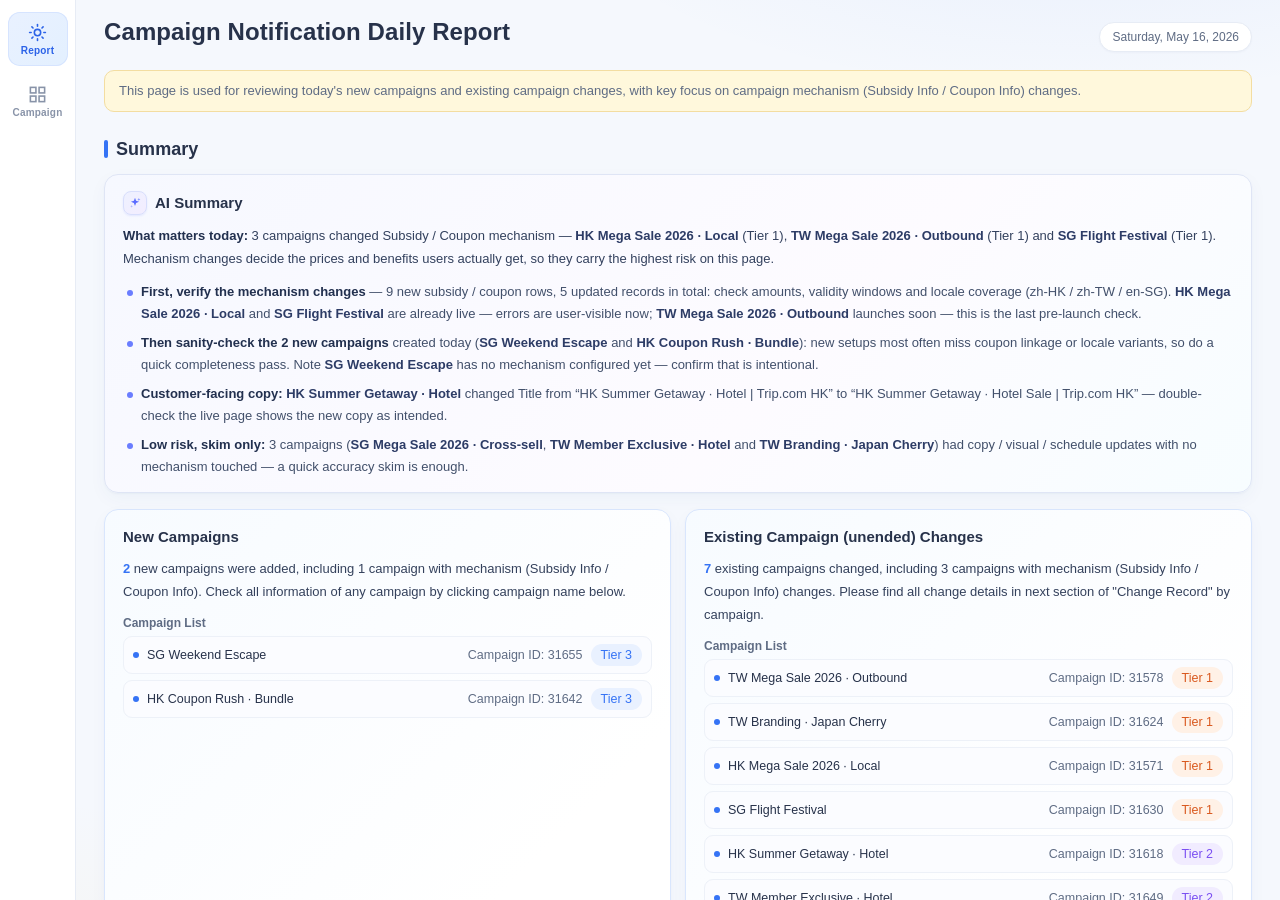
==== commit 0c2e9db4: "恢复到 adfaf83 已确认版本" ====
(no text change in the page or its own stylesheets)
